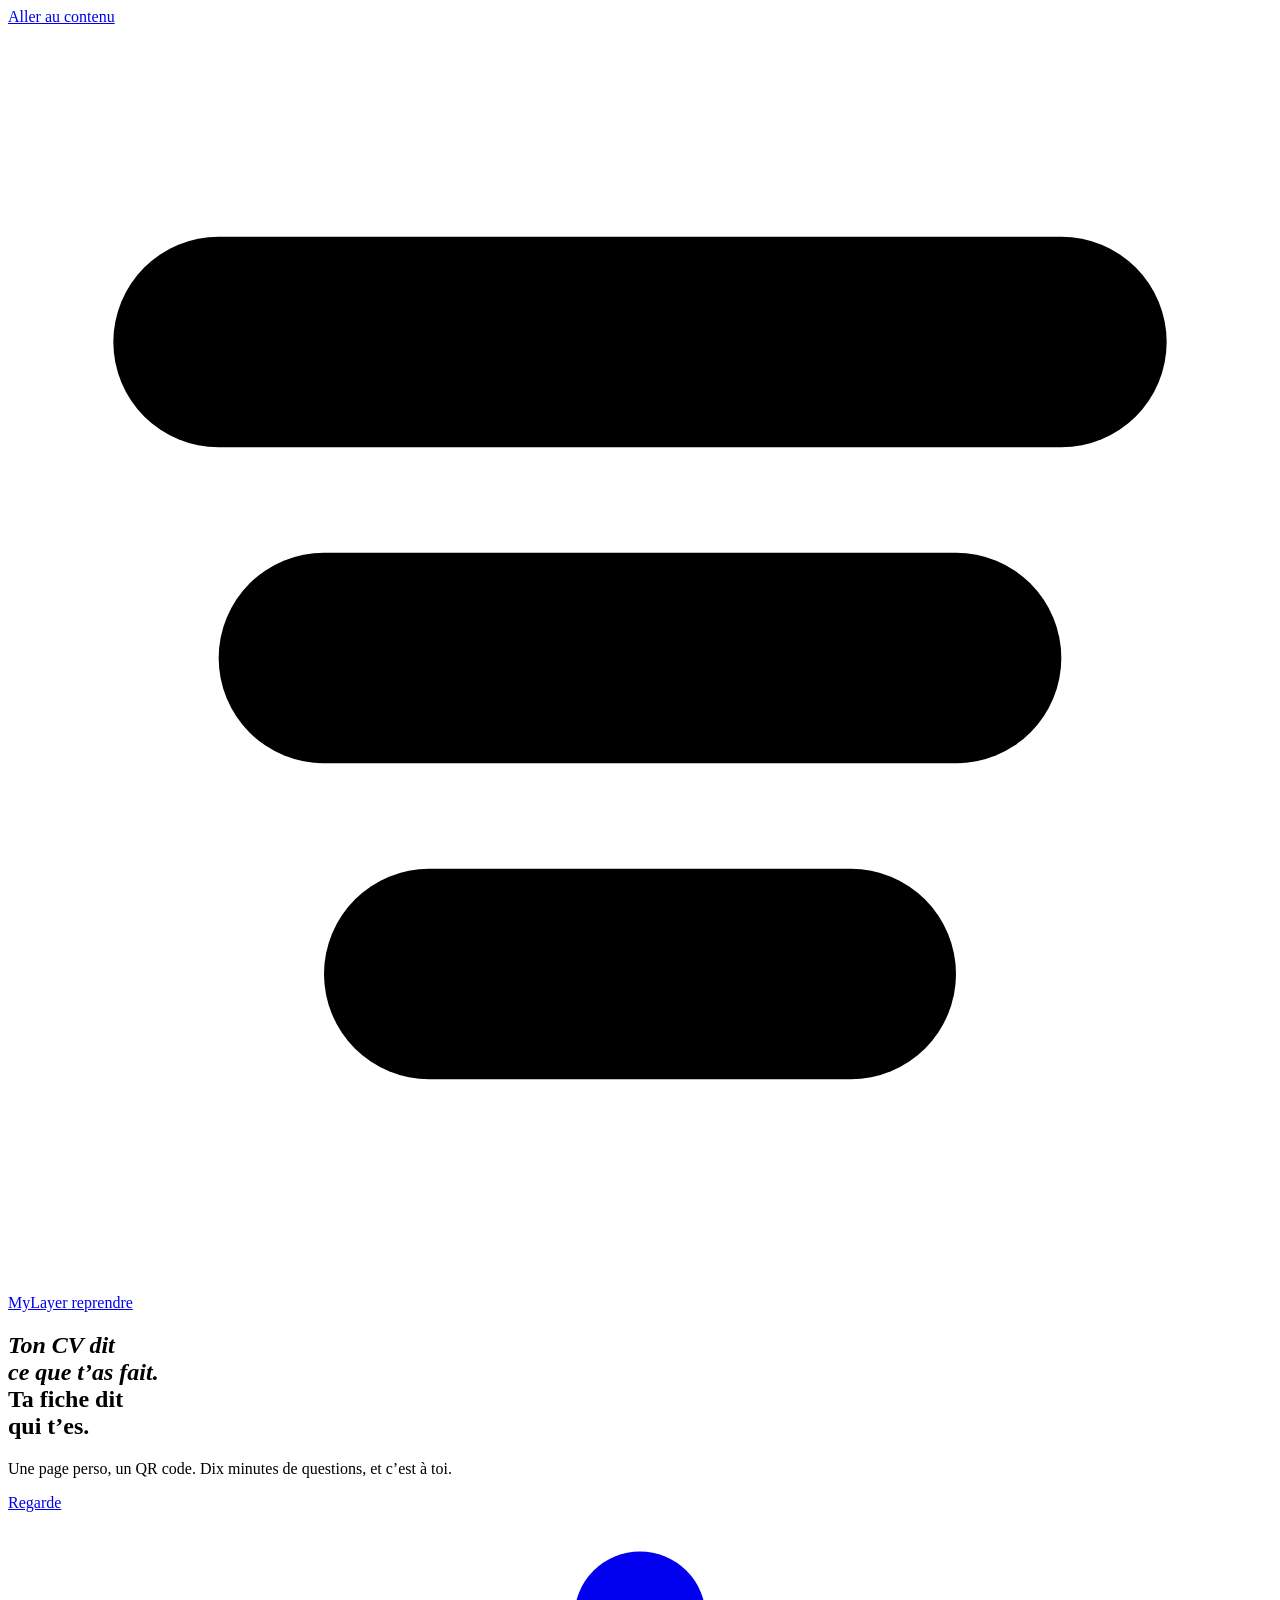
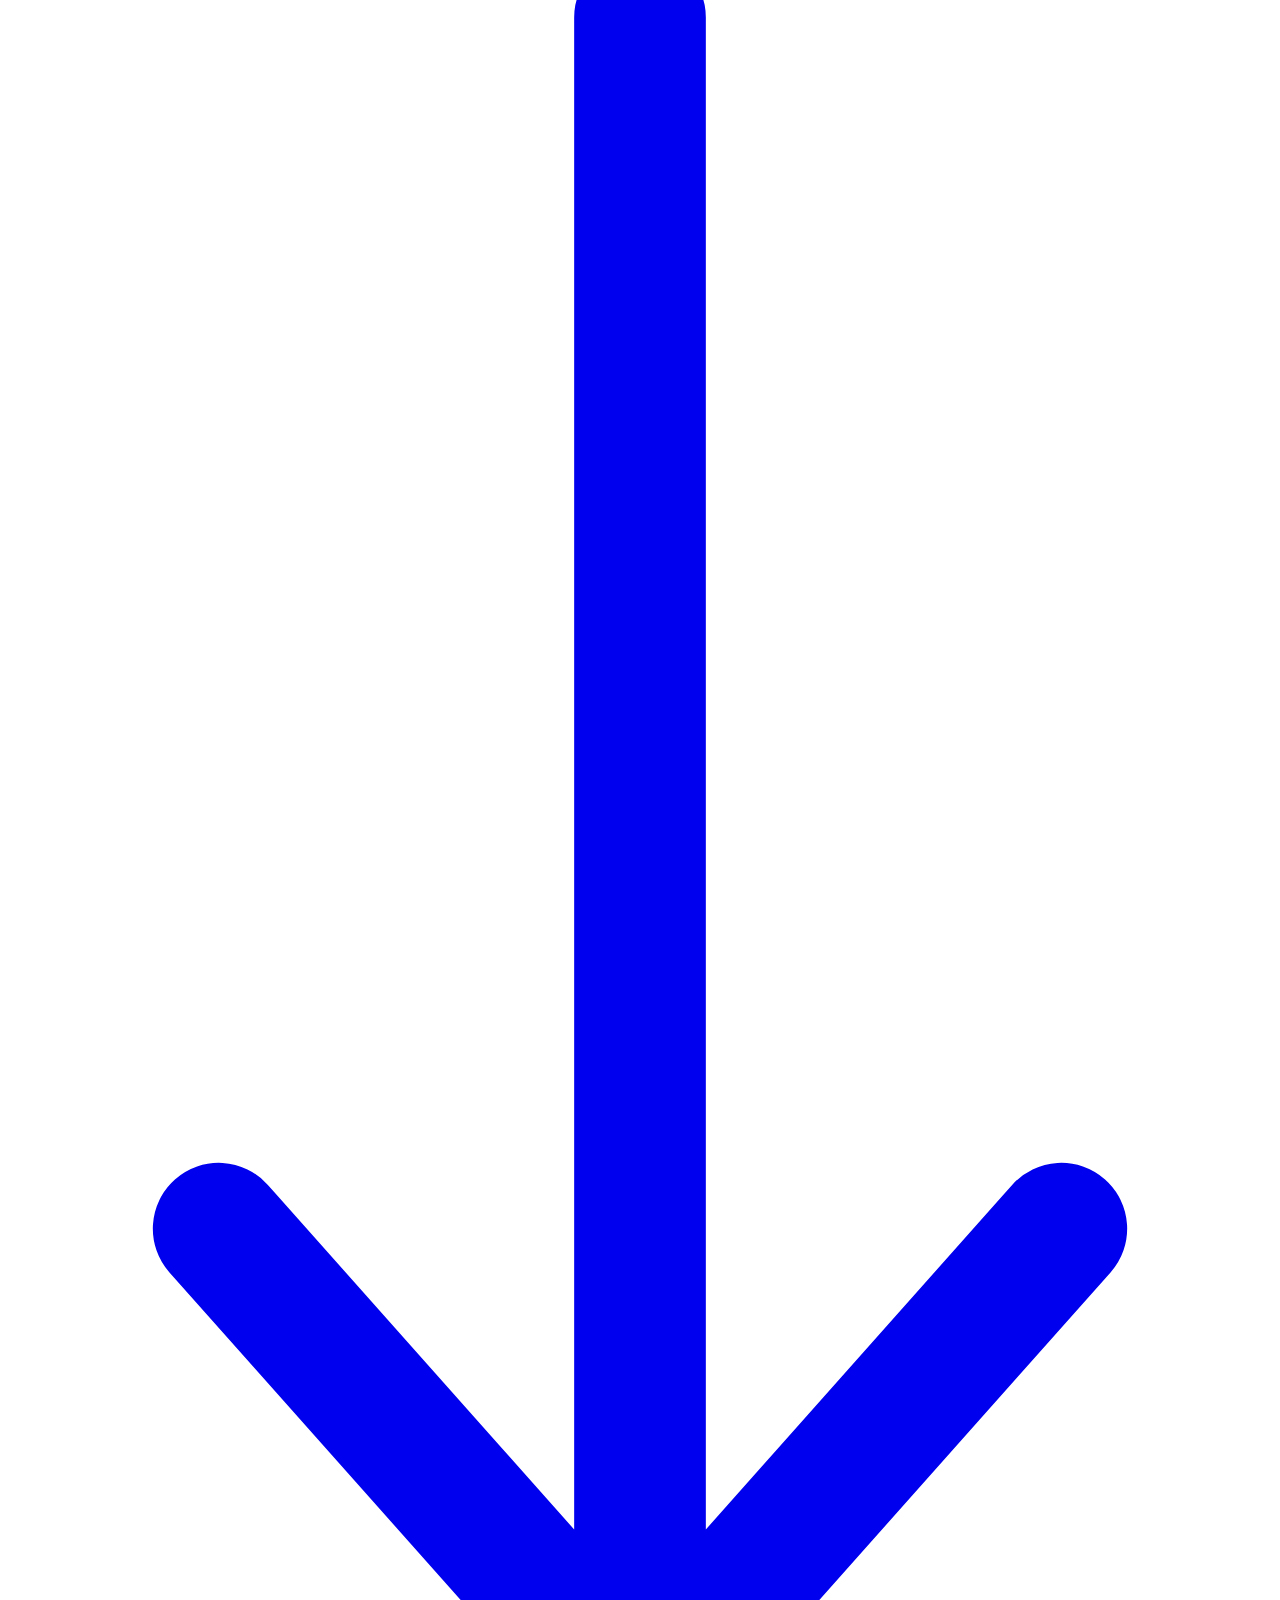
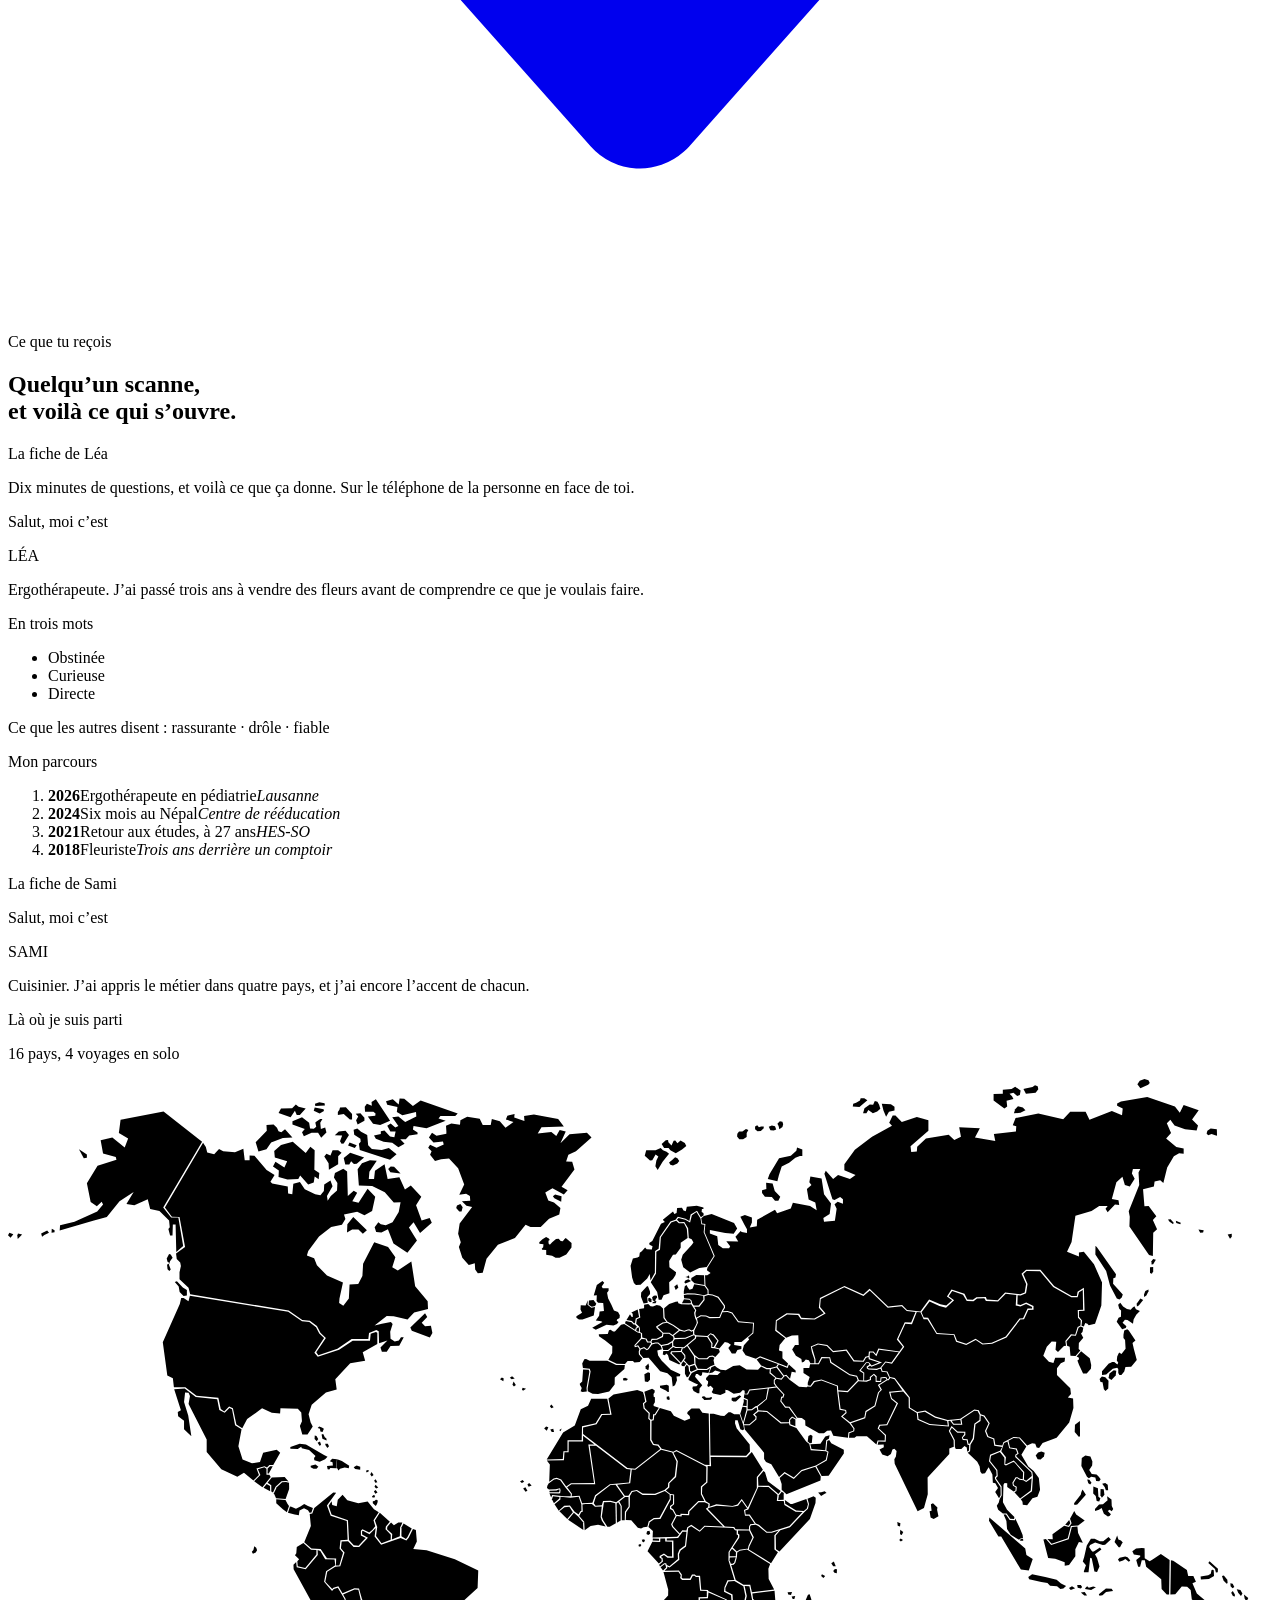
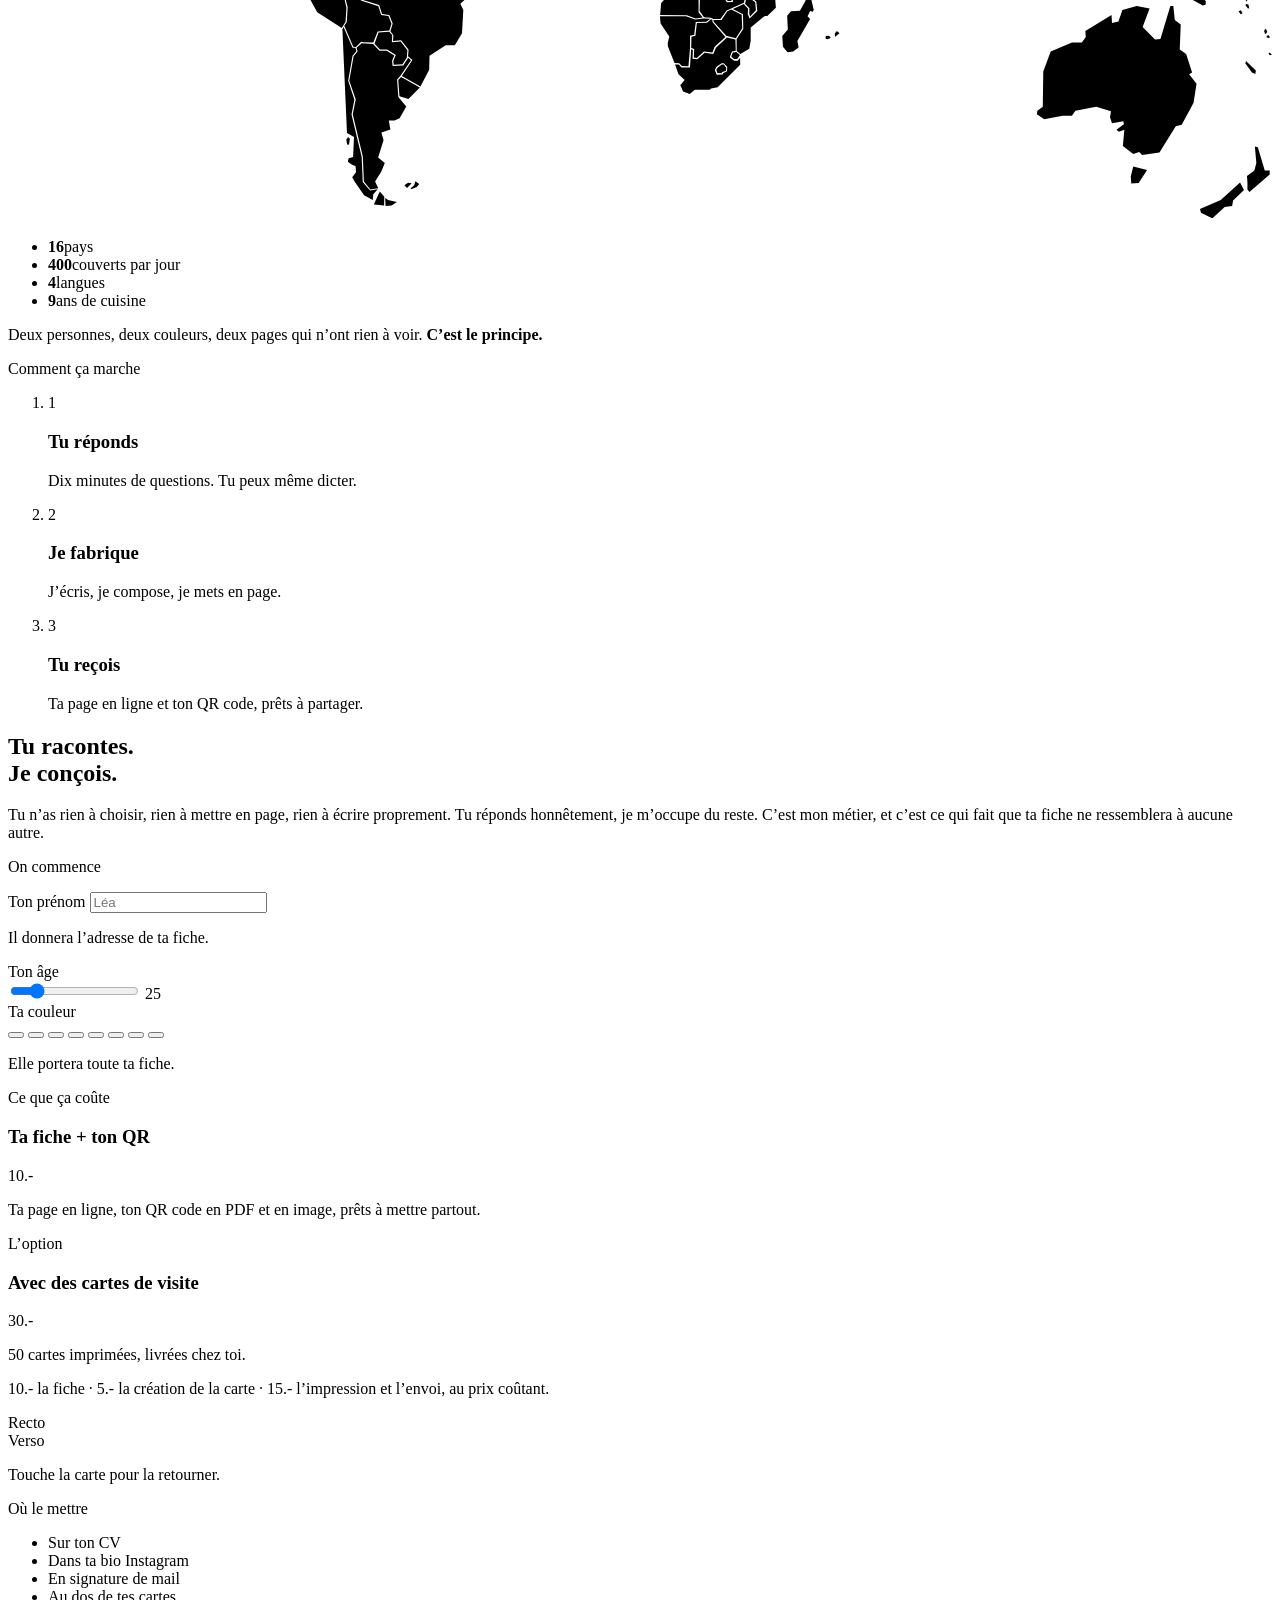
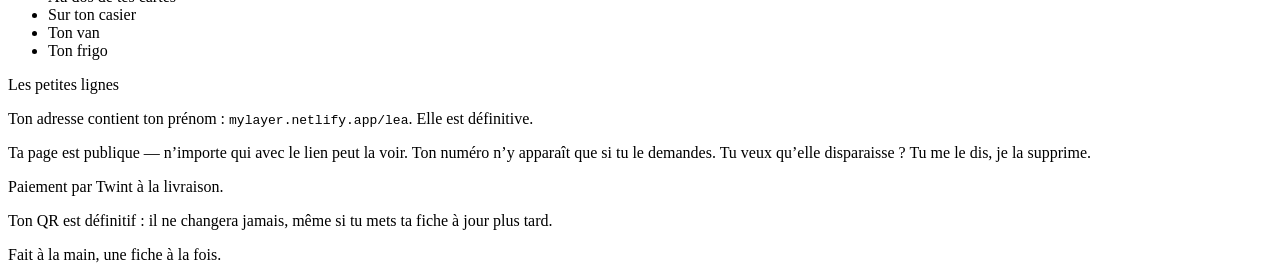
==== index.html @ a13af31a "Rename A DEPOSER SUR GITHUB/index.html to index.html" ====
<!DOCTYPE html>
<html lang="fr">
<head>
<meta charset="utf-8">
<meta name="viewport" content="width=device-width, initial-scale=1">
<title>MyLayer — ta page perso, ton QR code</title>
<meta name="description" content="Ton CV dit ce que t’as fait. Ta fiche dit qui t’es. Une page perso, un QR code. Dix minutes de questions, et c’est à toi.">
<meta name="theme-color" content="#0F5C46">
<meta property="og:type" content="website">
<meta property="og:title" content="MyLayer — ta page perso, ton QR code">
<meta property="og:description" content="Ton CV dit ce que t’as fait. Ta fiche dit qui t’es.">
<meta property="og:locale" content="fr_CH">

<link rel="preconnect" href="https://fonts.googleapis.com">
<link rel="preconnect" href="https://fonts.gstatic.com" crossorigin>
<link href="https://fonts.googleapis.com/css2?family=Anton&family=Inter:wght@400;500;600;700&display=swap" rel="stylesheet">
<link rel="stylesheet" href="assets/css/style.css">

<!-- Sans JS, rien n’est masqué : les animations sont un bonus, pas une condition. -->
<script>document.documentElement.classList.add('js');</script>
</head>
<body>

<a class="skip" href="#contenu">Aller au contenu</a>

<!-- ======================= EN-TÊTE ======================= -->
<header class="site-header">
  <a class="logo" href="#" aria-label="MyLayer, accueil">
    <svg class="logo-mark" viewBox="0 0 24 24" aria-hidden="true" focusable="false">
      <rect x="2"  y="4"    width="20" height="4" rx="2"></rect>
      <rect x="4"  y="10"   width="16" height="4" rx="2"></rect>
      <rect x="6"  y="16"   width="12" height="4" rx="2"></rect>
    </svg>
    <span class="logo-word">MyLayer</span>
  </a>
  <!-- Pour ceux qui reviennent finir. Discret, jamais un appel à l’action. -->
  <a class="reprendre" href="formulaire/">reprendre</a>
</header>

<main id="contenu">

  <!-- ==================================================================
       1 — ACCROCHE
       ================================================================== -->
  <section class="hero">
    <div class="hero__inner">
      <!-- Le CV est en creux, la fiche est pleine. L’image dit l’argument. -->
      <h1 class="hero__title reveal">
        <em>Ton CV dit<br>ce que t’as fait.</em><br>
        Ta fiche dit<br>qui t’es.
      </h1>
      <p class="hero__sub reveal">
        Une page perso, un QR code. Dix minutes de questions, et c’est à toi.
      </p>
    </div>
    <a class="scroll-hint" href="#exemples" aria-label="Descendre">
      <span class="scroll-hint__label">Regarde</span>
      <svg class="scroll-hint__arrow" viewBox="0 0 24 38" fill="none" aria-hidden="true">
        <path d="M12 2v30M4 25l8 9 8-9" stroke="currentColor" stroke-width="2.5"
              stroke-linecap="round" stroke-linejoin="round"/>
      </svg>
    </a>
  </section>

  <!-- ==================================================================
       2 — LES EXEMPLES  (avant « comment ça marche » : on montre le
           résultat avant d’expliquer le processus)
       ================================================================== -->
  <section class="band band--light" id="exemples">
    <div class="wrap">
      <p class="surtitre reveal">Ce que tu reçois</p>
      <h2 class="titre reveal">Quelqu’un scanne,<br>et voilà ce qui s’ouvre.</h2>
    </div>
  </section>

  <!-- --- Exemple A : la fiche de Léa, dans un téléphone --- -->
  <section class="demo demo--lea" aria-label="Exemple : la fiche de Léa">
    <div class="wrap demo__grid">
      <div class="demo__aside">
        <p class="demo__label reveal">La fiche de Léa</p>
        <p class="demo__mot reveal">
          Dix minutes de questions, et voilà ce que ça donne.
          Sur le téléphone de la personne en face de toi.
        </p>
      </div>

      <div class="phone reveal" data-phone>
      <div class="phone__screen">
        <div class="phone__scroll" data-phone-scroll>

          <!-- haut de fiche : c’est lui qui fait l’effet -->
          <div class="f-hero">
            <p class="f-hi">Salut, moi c’est</p>
            <p class="f-name">LÉA</p>
            <div class="frame frame--empty" data-file="photo principale"></div>
            <p class="f-tag">
              Ergothérapeute. J’ai passé trois ans à vendre des fleurs
              avant de comprendre ce que je voulais faire.
            </p>
          </div>

          <div class="f-bloc">
            <p class="f-bloc-title">En trois mots</p>
            <ul class="f-mots">
              <li>Obstinée</li><li>Curieuse</li><li>Directe</li>
            </ul>
            <p class="f-note">Ce que les autres disent : rassurante · drôle · fiable</p>
          </div>

          <div class="f-bloc">
            <p class="f-bloc-title">Mon parcours</p>
            <ol class="f-tl" data-tl>
              <li><b>2026</b><span>Ergothérapeute en pédiatrie</span><i>Lausanne</i></li>
              <li><b>2024</b><span>Six mois au Népal</span><i>Centre de rééducation</i></li>
              <li><b>2021</b><span>Retour aux études, à 27 ans</span><i>HES-SO</i></li>
              <li><b>2018</b><span>Fleuriste</span><i>Trois ans derrière un comptoir</i></li>
            </ol>
          </div>

        </div>
      </div>
      </div>
    </div>
  </section>

  <!-- --- Exemple B : la fiche de Sami, plein écran --- -->
  <section class="demo demo--sami" aria-label="Exemple : la fiche de Sami">
    <div class="wrap">
      <p class="demo__label reveal">La fiche de Sami</p>

      <div class="f-hero f-hero--large">
        <p class="f-hi reveal">Salut, moi c’est</p>
        <p class="f-name f-name--large reveal">SAMI</p>
        <p class="f-tag f-tag--large reveal">
          Cuisinier. J’ai appris le métier dans quatre pays,
          et j’ai encore l’accent de chacun.
        </p>
      </div>

      <p class="f-bloc-title f-bloc-title--large reveal">Là où je suis parti</p>
      <p class="f-sub reveal"><span data-count="16">16</span> pays, 4 voyages en solo</p>

      <div class="map reveal" data-map>
        <svg version="1.1"
     xmlns="http://www.w3.org/2000/svg"
     xmlns:xlink="http://www.w3.org/1999/xlink"
     viewBox="30.767 241.591 784.077 458.627"
     id="world-map">
<title>Simple World Map</title>
<desc>
    Author: Al MacDonald
    Editor: Fritz Lekschas
    License: CC BY-SA 3.0
    ID: ISO 3166-1 or "_[a-zA-Z]" if an ISO code is not available
</desc>
<g>
    <path id="_somaliland" d="M512.674,502.797l3.526,2.403l1.046-0.052l8.757-3.008l0.994,3.206l-0.701,2.706l-1.893,1.503l-4.729-0.302l-6.769-4.158L512.674,502.797L512.674,502.797z"/>
    <path id="ae" d="M528.466,468.135l0.753,3.008l8.522,0.752l0.596-6.172l1.644-0.897l0.448-2.257l-2.688,0.753l-2.99,4.521L528.466,468.135L528.466,468.135z"/>
    <path id="af" d="M545.85,435.383l1.374,10.771l3.423,0.752l0.32,1.937l-2.455,2.049l4.573,3.691l8.885-3.198l0.709-3.786l5.593-3.491l2.145-8.091l1.599-1.722l-1.659-2.887l5.412-3.347l-0.691-0.968l-2.498,0.155l-0.226,2.299l-3.354-0.033l-0.062-3.068l-1.079-1.288l-1.815,1.649l0.052,1.515l-2.739,1.036l-5.059-0.319l-6.568,6.881L545.85,435.383L545.85,435.383z"/>
    <path id="al" d="M450.679,420.438v3.984l1.142,2.152l0.82-0.096l1.409-2.566l-0.821-1.15l-0.319-2.844l-1.089-1.012L450.679,420.438L450.679,420.438z"/>
    <path id="am" d="M507.47,420.549l4.149,5.411l-1.218,1.427l-2.939-0.51l-3.646-3.268l0.196-2.146L507.47,420.549L507.47,420.549z"/>
    <g id="ao">
        <path class="mainland" d="M437.366,547.461l2.948,11.003l-0.069,3.478l-4.313,4.633l-0.647,7.527l16.597,0.147l5.395,1.954l4.45-0.58l-2.594-3.251l0.01-9.282l5.101-0.217v-3.621l-4.142-0.172l-0.829-8.575l-1.746,0.024l-0.943-0.848l-1.027,0.054l-1.365,2.646h-5.255l-1.22-1.227l0.363-1.738l-1.436-2.101L437.366,547.461L437.366,547.461z"/>
        <path d="M435.577,544.453l1.504,1.953l1.945-1.842l-0.571-1.909l-0.483-0.035L435.577,544.453L435.577,544.453z"/>
    </g>
    <g id="ar">
        <path class="mainland" d="M279.05,600.613l1.677,1.571l-6.371,9.467l-2.239,2.479l0.777,10.813l4.918,5.974l-4.132,7.209l-3.129,1.35h-3.579l1.003,5.627l-5.593,1.92l1.34,4.729l-3.354,10.701l4.141,3.38l-2.239,5.515l-3.804,5.975l2.014,4.165l-4.918,0.786l-4.028-4.951l-0.674-15.432l-6.258-26.209l1.893-9.163l-4.028-11.713l2.68-15.204l2.463-2.931l-0.605-2.222l3.164-2.888l7.054,0.483l3.942,4.21l4.555,0.078l4.668,2.853l-1.375,3.217l0.329,3.25l6.612-0.312L279.05,600.613L279.05,600.613z"/>
        <path d="M264.745,687.564l0.225,4.951l3.803-0.337l3.242-2.144l-5.48-1.124L264.745,687.564L264.745,687.564z"/>
    </g>
    <path id="at" d="M430.46,403.459l-0.562,1.167l0.483,0.83l2.015-0.415h1.711l1.857,1.572l3.95-0.717l2.904-1.729l0.743-1.167l-0.112-1.504l-2.611-1.954l-3.501,0.035l-0.294,1.988l-3.683,1.797L430.46,403.459L430.46,403.459z"/>
    <g id="au">
        <path class="mainland" d="M672.961,609.067l-0.303,21.938l-3.371,2.472l-0.303,2.161l4.598,3.086l11.35-2.161h5.826l2.145-3.095l12.879-2.472l9.198,2.784l-0.614,3.708l1.228,3.708l7.055-1.236l0.303,1.851l-4.599,3.396l1.53,1.236l3.37-1.236l-0.917,10.2l6.44,4.944l3.683-1.236l1.841,1.852l10.735-1.548l10.123-16.381l3.682-0.925l7.357-13.596l1.841-11.739l-4.599-5.869l1.842-1.236l-3.684-11.436l-3.984-2.783l0.614-15.448l-3.684-2.782l-0.916-8.652h-1.842l-6.138,20.392l-3.37,0.312l-7.668-7.728l4.297-11.437l-7.971-1.547l-8.896,2.472l-2.454,7.104l-3.984,0.925l-0.304-4.944l-16.252,9.889l0.304,3.708l-2.454,3.397h-6.139l-13.19,5.56L672.961,609.067L672.961,609.067z"/>
        <path d="M728.775,668.089l-1.531,6.181l0.304,4.322l4.599-0.312l5.213-8.03L728.775,668.089L728.775,668.089z"/>
    </g>
    <path id="az" d="M508.931,418.674l-0.873,1.486l4.071,5.342l1.418-0.458l2.334,2.446l1.011-4.287l2.533,0.406l-0.104-1.229l-4.165-3.646l-0.795,2.143L508.931,418.674L508.931,418.674z"/>
    <path id="ba" d="M442.708,411.084l-0.319,0.527l5.801,5.981l2.127-3.13l-0.078-1.234l-1.857-2.256L442.708,411.084L442.708,411.084z"/>
    <path id="bd" d="M616.256,457.908l-1.134,2.049l2.938,5.584l0.087,4.357l0.535,1.166l3.449,0.061l1.953-1.875l1.418,0.855l0.285,2.652l1.133-0.708l0.069-3.389l-0.951-0.112l-0.596-2.879l-2.403-0.086l-0.596-1.6l1.469-1.962l0.024-0.97h-4.269L616.256,457.908L616.256,457.908z"/>
    <path id="be" d="M414.019,391.704l-0.554,1.383l5.947,3.925l0.4,0.051l0.375-1.094l0.837-0.588l-1.336-1.499h-0.916l-1.255-1.426L414.019,391.704L414.019,391.704z"/>
    <path id="bf" d="M404.493,493.496l3.146-0.25l5.16,7.295l-4.789,3.613l-3.466-0.892l-4.66,0.062l-0.752,2.73l-3.907,0.19l-1.071-1.461l1.385-4.442L404.493,493.496L404.493,493.496z"/>
    <path id="bg" d="M457.092,414.066l0.139,4.305l1.452,3.025l5.454,0.095l2.455-1.737l2.412-0.959l-0.588-2.75l0.545-1.469l-1.228-0.641l-1.687,0.139l-1.323,1.332l-5.549,0.043L457.092,414.066L457.092,414.066z"/>
    <path id="bi" d="M478.504,538.385l3.691-0.078l-0.959,3.232l-0.935,0.812h-1.142l-0.812-2.187L478.504,538.385L478.504,538.385z"/>
    <path id="bj" d="M411.512,515.288h1.833l0.104-5.204l2.315-3.363l-0.104-5.852l-2.102-0.052l-3.604,2.816l1.504,2.87L411.512,515.288L411.512,515.288z"/>
    <path id="bn" d="M689.038,515.08l-2.489,3.018l2.04,0.641l1.149-1.608L689.038,515.08L689.038,515.08z"/>
    <path id="bo" d="M238.631,561.361l7.114-3.104l2.351,0.226l1.565,6.534l10.839,3.604l1.79,5.523l4.469,0.562l1.902,4.729l-1.34,4.278l-7.27,0.562l-2.68,6.872l-5.705-0.112l-1.79-0.337l-3.293,3.197l-1.625-0.156l-5.593-12.957l1.547-2.316l0.545-9.163l-1.383-5.455L238.631,561.361L238.631,561.361z"/>
    <path id="br" d="M286.631,618.464l5.402-10.391l0.198-8.73l10.079-6.501h5.645l4.435-7.512l0.804-14.418l-1.815-3.855l10.684-9.751l0.406-10.761l-14.514-7.105l-17.53-5.48l-8.264-0.812l2.221-4.669l-0.604-7.104l-1.808-0.596l-2.671,5.308l-1.4,1.754l-3.595-1.59l-12.093,4.261l-4.028-5.073l0.648-5.299l-3.804,3.872l-4.201-2.265l-0.424,0.597l0.009,1.841l3.622,1.945l-5.437,5.73l-3.432-0.034l-3.475-3.535l-3.933,0.121l-0.484,4.2l2.256,2.739l-2.663,8.532l-3.112,0.241l-4.953,3.13l-1.21,6.146l4.296,4.599l0.787-0.89l3.017-0.812l2.576,4.34l7.374-3.164l2.861,0.165l1.971,6.976l10.52,3.337l1.815,5.564l4.478,0.537l2.135,5.314l-1.443,4.729l1.884,2.474l-0.276,3.683l5.048-0.477l4.625,5.844l-0.363,4.105l2.74,2.316l-6.57,9.95L286.631,618.464L286.631,618.464z"/>
    <g id="bs">
        <path d="M222.121,463.112l-1.089-0.337l-0.086,2.101l1.34,1.349l0.917-1.349L222.121,463.112L222.121,463.112z"/>
        <path d="M224.29,466.397l-1.504,0.838l1.417,2.021l0.752-1.011L224.29,466.397L224.29,466.397z"/>
        <path d="M229.14,467.91l-1.591-0.087l0.165,1.012l1.167,1.687l1.002-1.099L229.14,467.91L229.14,467.91z"/>
        <path d="M228.388,465.896l-2.593-1.099l-0.501-2.609l1.002-0.425l1.003,2.023l1.002,0.76L228.388,465.896L228.388,465.896z"/>
        <path d="M225.881,460.588l-1.34-0.337l-0.251-1.686l-1.417-0.501l0.917-0.926l1.668,0.588l1.253,0.762L225.881,460.588L225.881,460.588z"/>
    </g>
    <path id="bt" d="M616.108,453.561l1.34,1.833l4.528,0.034l-0.458-2.507L616.108,453.561L616.108,453.561z"/>
    <path id="bw" d="M454.56,594.589l1.858,0.57l-0.26,5.314l1.911,0.26l4.391-3.959l5.273,0.57l1.399-3.545l6.673-6.095l-8.013-9.223l-0.104-1.514l-0.883-0.26l-2.43,2.24l-6.31,0.154l-0.884,7.866l-2.479,0.57L454.56,594.589L454.56,594.589z"/>
    <path id="by" d="M456.418,382.861l1.297,2.135l-0.519,1.703l0.086,1.349l0.476,1.616l2.68-1.521l3.329,0.086l2.334,0.959h5.922l1.729-4.141l1.037-1.564v-1.045l-3.717-5.23l-3.285-1.305l-2.68-0.303l-2.335,0.743l0.088,2.351l-3.241,4.098L456.418,382.861L456.418,382.861z"/>
    <path id="bz" d="M191.823,483.228l-0.043,3.154h0.726l2.472-4.615h-1.677L191.823,483.228L191.823,483.228z"/>
    <g id="ca">
        <path class="mainland" d="M151.767,281.182l1.72,2.602l0.864,3.475l4.305,1.081l3.017-3.25l2.585,1.306l7.321,0.647l5.169-2.17l0.864,7.157h3.017v-3.034l3.017,0.216l7.538,8.895l4.953,3.035l-2.584,4.123l1.081,1.081l9.673,1.953l0.216,4.34l2.585,0.433l0.648-6.51l4.089-1.08l3.017,4.556l6.457,3.034l3.233,0.647l2.152-2.602l0.216-4.124l3.873-2.387l1.288,3.476l-3.449,6.077l0.432,3.033l1.937-3.033l3.873-3.475l0.216-4.556l-2.152-3.476l0.648-2.817l5.169-2.603l2.369,1.738l0.432,15.188l3.657-3.25l2.152,1.305l-3.017,5.204l3.873,0.865l5.602-8.679l4.737,4.986l-1.936,8.895l-4.737,2.603l-4.521-2.169l-8.177,1.736l0.864,2.818l-2.152,3.476l-6.673,1.521l-7.538,5.86l-6.673,8.896l-0.864,2.817l4.521,1.737l1.72,4.339l6.241,6.293l9.906,4.339l-2.152,9.975l-0.216,2.818l2.585,1.736l3.449-4.555l0.432-8.679l5.385-0.216l2.584-4.988l0.433-7.589l6.889-13.45l8.609,3.034l4.521,6.293l-1.937,6.292l3.449,1.954l8.394-5.646l2.368,15.404l7.754,9.327l0.216,4.771l-8.609,2.17l-4.088,4.338l-8.609-1.953l-4.305-0.217l-7.538,5.86l4.521-1.081l5.601-1.08l1.081,1.305l-1.504,4.771l0.216,4.34l2.585,1.736l2.584-0.648l1.296-1.953h1.72l-2.801,5.205l-5.385,0.215l-2.368,3.476h-3.017l-0.864-2.603l4.305-4.338l-5.169,1.737l-0.233-7.374l-1.487-0.863l-4.521,1.953l-0.432,3.691h-10.338l-8.832,6.08l-11.842,3.908l-1.288-1.738l5.964-8.902l-3.388-3.261l-2.152-4.132l-4.383-3.346l-4.702-0.389l-8.428-5.904l-61.122-10.043l-1.011-4.142l-5.602-5.204v-4.339l0.865-3.907l-0.433-2.168l-2.152-2.171l-0.432-3.475l5.602-3.908l-3.449-18.653l-4.737-0.217l-4.305-5.645L151.767,281.182L151.767,281.182z"/>
        <path d="M130.684,350.117l-1.47,2.818l0.51,1.996l0.959,0.598l-0.225,0.812l-1.029,0.294l0.294,2.965l1.106,1.115l0.882-0.959l-1.106-2.887l0.657-2.299l1.616-2.152l-1.175-1.997L130.684,350.117L130.684,350.117z"/>
        <path d="M135.542,367.008l-1.323,0.52l2.429,2.818l0.588,3.336l2.429,2.592l2.058-0.371v-3.406l-2.498-1.557L135.542,367.008L135.542,367.008z"/>
        <path d="M268.15,295.833l-1.53,1.547l1.34,2.126l6.328,0.77l-4.028-4.252L268.15,295.833L268.15,295.833z"/>
        <path d="M191.105,270.143l0.19,3.475l-6.898,7.148l1.729,5.791l4.979-1.348l2.878-4.253l7.278-2.706l5.938-0.389l-4.599-5.022l-2.299,1.737l-1.729-0.579l-0.959-2.126l-2.109-2.126L191.105,270.143L191.105,270.143z"/>
        <path d="M200.113,259.908l-1.53,2.706l7.477,2.706l2.68-4.055l1.15,2.707h1.919l3.639-4.055l-4.409-1.158l-1.729-1.348l-2.299,2.316L200.113,259.908L200.113,259.908z"/>
        <path d="M213.148,265.318l-5.938,2.508v1.928l7.667,2.896l-1.729,1.928l1.15,2.507l4.789-2.126h4.028l1.919,3.086l3.259-3.285l-0.77-3.095l-2.68,0.968l-0.38-3.863l1.34-2.316h-1.34l-2.109,1.349l-0.959,0.769l0.579,2.707l-1.53,1.158l-2.299-0.19l-0.579-3.476L213.148,265.318L213.148,265.318z"/>
        <path d="M221.005,259.329l-0.579,1.927l3.639,1.738l2.68-1.547l-0.19-1.158L221.005,259.329L221.005,259.329z"/>
        <path d="M223.875,256.044l-2.679,0.968l0.19,1.35l5.938-0.389l-0.19-1.349L223.875,256.044L223.875,256.044z"/>
        <path d="M236.72,259.329l-0.38,1.348l-0.959,1.349v1.929l3.639-0.579l3.83,3.285h1.34v-3.285l-3.83-4.253L236.72,259.329L236.72,259.329z"/>
        <path d="M246.497,263.191l1.53,1.738l-1.34,2.316l0.959,2.507l4.218-2.317v-1.736l-2.49-2.896L246.497,263.191L246.497,263.191z"/>
        <path d="M252.055,258.75l0.19,3.086h5.178l1.34,1.158l-0.19,1.348l-4.599,0.58l3.259,4.443l4.409,0.77l6.128-2.705l-8.817-13.33l-2.68,1.738l0.19,2.316l-3.069-1.158L252.055,258.75L252.055,258.75z"/>
        <path d="M207.399,280.576l-7.278,1.928l-4.219,3.673l0.38,4.054l7.667,2.317l-1.729,3.864l-5.558-3.477l-1.53,2.896l3.639,2.507l-0.19,4.054l5.558,1.547l6.708-0.389l1.149-2.126l4.979,5.601l3.449-1.157l0.579-3.864l2.49,1.737l0.38-3.864l-3.068-1.928l0.19-12.162l-2.68-2.126l-2.87,3.864L207.399,280.576L207.399,280.576z"/>
        <path d="M230.782,289.073l-2.489-1.158l-1.34,1.737l2.68,4.253l0.19,4.054l5.749-3.475v-5.022l2.109-2.126l-2.109-1.547h-3.449L230.782,289.073L230.782,289.073z"/>
        <path d="M243.048,287.335l-4.028,3.285l0.959,4.054h2.49l1.149-2.126l1.729,1.737l1.729-0.19l4.599-3.864L243.048,287.335L243.048,287.335z"/>
        <path d="M242.659,280.956l-0.959,1.928l4.218,1.548l1.15-1.738L242.659,280.956L242.659,280.956z"/>
        <path d="M240.169,273.617l-4.218,0.579l-2.49,2.315l4.599,0.19l-1.34,3.475l0.959,1.548l1.34-0.19l3.259-5.212L240.169,273.617L240.169,273.617z"/>
        <path d="M247.456,272.27l-2.299,0.77l0.38,3.086l3.83,2.507l0.19,1.927l-1.149,1.159l0.579,3.864l14.755,4.823l4.028,1.349l4.028-3.475l-4.789-3.864l-4.409,1.158l-6.128-0.579l-2.299-2.316l-0.579-6.371l-3.83-1.928L247.456,272.27L247.456,272.27z"/>
        <path d="M259.523,292.357l-4.218-0.39l-4.979,1.927l-2.68,3.666l0.769,10.043l8.238,0.39l7.857,3.864l5.559,6.371l4.218-0.19l-1.15,5.981l-3.829,6.371l-4.218,1.926l-3.069-0.578l-1.53-1.348l-2.299,3.086l0.959,3.086l3.259,0.189l4.028-1.928l3.449,8.886l8.626,5.603l5.938-7.529l-4.979-8.108l2.878-3.284l4.028,6.758l7.278-6.371l-1.339-2.896l-4.98,1.548l-3.448-9.466l3.259-5.403l-6.518-6.949l-3.639,2.507l-3.449-7.529l-7.277,0.968l-1.919-9.076l-5.938,4.055l-0.579,5.021h-3.259l0.38-4.443L259.523,292.357L259.523,292.357z"/>
        <path d="M262.021,274.006v1.738l-4.218,0.968l1.149,1.927l4.789,1.928l5.368,0.58l3.831,2.705l3.829-2.127l-2.681-2.705h3.449l2.109-2.316l5.178-0.77v-1.158l-2.878-1.928l0.379-2.127l8.048,1.348l11.886-4.633l-4.41-1.348l1.15-1.547h9.197l1.531-1.547l-18.593-6.569l-4.41-1.547l-4.789,3.476l-5.368-4.443l-2.878-0.19l-0.579,3.675l-3.638-3.285l-4.218,1.349l0.769,2.126l6.328,1.35l-0.38,3.086l3.449,2.125l8.438-2.125l0.19,2.896l-6.898,3.285l-4.218-3.285l-3.83,0.389l3.83,5.411l-1.919,0.969l-2.878-2.508l-2.109,1.348l1.919,3.666h3.259l-0.769,3.475l-2.68-0.389l-3.449-3.674L262.021,274.006L262.021,274.006z"/>
        <path d="M244.941,327.159l-3.657,4.599l-0.225,5.065l3.198-1.841h3.881l2.74,2.533l2.515-2.076L244.941,327.159L244.941,327.159z"/>
        <path d="M289.466,386.977l-9.136,8.748l0.916,2.074l11.186,4.141l1.599-2.758l-0.916-4.599l-3.657,0.458l-2.057-2.299l3.423-3.449L289.466,386.977L289.466,386.977z"/>
    </g>
    <path id="cd" d="M438.023,546.597l8.912-0.155l1.808,2.567l-0.069,1.893l0.665,0.605h4.426l1.271-2.499h1.808l0.734,0.742l2.479-0.069l0.735,8.714l4.287,0.139v0.675l11.521,5.195l0.536,1.012h2.411l-0.268-3.648l-4.356-2.092l0.269-2.766l1.876-4.392l4.287-0.139l-3.683-12.224l0.068-5.195l5.826-9.11l0.068-1.278l-0.874-0.477l0.035-2.472l-1.062-0.095l-1.072-1.366l-17.59-0.795l-3.226,3.138l-5.28-3.475l-1.858,1.141l-1.348,11.35l-3.337,2.575l-1.003,2.283l0.179,3.381l-6.017,4.918l-1.6-0.726l0.216,0.94L438.023,546.597L438.023,546.597z"/>
    <path id="cf" d="M443.452,519.229l4.028,4.356l1.59-2.057l2.532,0.104l0.544-2.006l2.49-1.556l5.169,3.562l2.982-2.956l11.574,0.51l-10.736-11.082l1.443-0.897l0.198-1.954l-2.438-1.149h-3.58l-5.766,5.715l-0.197,2.351l-4.573-0.146l-0.146,1.003l-2.982-0.305l-2.688,5.108L443.452,519.229L443.452,519.229z"/>
    <path id="cg" d="M439.424,526.551l-0.052,1.255l4.131,0.104l0.146,10.728l-3.777-0.104l-2.187-1.703l-1.693,0.951l-0.078,0.476l0.873,0.423l0.251,2.204l-2.334,2.006l0.501,1.057l2.585-2.006h1.244l0.396,1.2l1.644,0.7l5.271-4.46l-0.104-3.259l1.099-2.653l3.38-2.507l0.907-8.479l-2.402,0.009l-2.783,3.812L439.424,526.551L439.424,526.551z"/>
    <path id="ch" d="M423.787,402.82l-3.771,4.011l0.078,0.405l1.547-0.483l1.393,1.937l2.352-0.83l1.625,1.263l0.667-0.38l2.005-3.146l-0.511-0.484l-1.979-0.051l-0.959-1.963L423.787,402.82L423.787,402.82z"/>
    <path id="ci" d="M388.484,521.562l3.697-2.617l4.6-0.806l4.693,1.013l-2.395-3.622l-0.701-2.213l0.701-6.544l-4.192,0.198l-1.9-1.814l-3.994,0.104l-1.901,0.304l0.198,4.425l-1.002,0.406l-1.203,2.215l3.095,3.62L388.484,521.562L388.484,521.562z"/>
    <g id="cl">
        <path d="M261.391,683.51l-3.691,8.109l6.371,0.674l0.112-5.403L261.391,683.51L261.391,683.51z"/>
        <path d="M260.137,682.239l-2.775,3.068l-0.337,3.604l-5.368-3.043l-5.705-8.221l-1.677-2.932l2.351-3.043l-0.225-3.83l-2.68-1.124l-2.126-1.572l0.449-2.144l2.792-0.787l0.562-12.387l-4.356-2.48l-2.844-64.477l0.735-1.278l5.567,12.836l1.781,0.035l0.579,2.049l-2.369,2.868l-2.723,15.448l3.873,11.895l-1.79,9.007l6.31,26.485l0.666,15.49l4.521,5.229L260.137,682.239L260.137,682.239z"/>
        <path d="M241.717,649.833l-1.115,1.686l0.562,2.932l1.115,0.112l0.562-3.718L241.717,649.833L241.717,649.833z"/>
    </g>
    <path id="cm" d="M428.031,519.428l2.783,2.561l-0.199,3.959l15.266-0.354l1.245-1.399l-4.375-4.711l-0.648-1.703l2.784-5.212l-1.893-3.458l-1.591-0.855v-1.755l1.841-1.202l0.104-5.463l-1.46-0.164l-0.024,2.87l-6.414,11.972l-3.925,0.199l-2.688,1.85L428.031,519.428L428.031,519.428z"/>
    <g id="cn">
        <path class="mainland" d="M594.498,386.128l-2.99,7.521l-4.124-0.217l-4.349,9.518l3.691,4.701l-7.606,10.504l-3.907-0.658l-2.611,3.285l0.648,1.971l3.043,0.217l1.521,3.5l3.044,0.658l9.344,12.04v6.129l4.563,2.844l4.996-0.873l6.303,3.719l7.605,2.187l3.691-0.439l4.132-0.441l8.687-5.688l2.828,0.44l1.08,2.567l2.396,0.718l3.26,4.813l-2.17,4.814l1.306,3.285l3.69,1.312l0.647,3.942l4.35,0.439l0.647-1.971l6.302-3.285l3.907,0.217l4.563,5.03l3.043-1.312l1.954,0.216l0.873,2.412l1.521,0.216l2.169-3.06l8.688-3.285l7.823-9.413l2.61-8.974l-0.217-5.912l-3.259-0.656l1.953-2.188l-0.434-3.501l-8.255-8.314v-4.157l2.386-3.062l2.388-1.098l0.216-2.412h-6.085l-1.089,3.285l-2.828-0.656l-3.475-3.718l2.17-5.688l3.043-3.285l2.827,0.217l-0.434,5.031l1.521,1.313l3.691-3.717l1.306-0.216l-0.433-2.844l3.476-4.158l2.61,0.216l1.521-4.813l1.781-0.942l0.182-3l-1.729-1.815l-0.147-4.736l3.329-0.217l-0.216-12.214l-2.334,1.4L694.267,377l-3.897-0.009l-11.298-6.354l-8.16-9.837l-8.281-0.086l-2.107,1.833l2.68,6.137l-0.935,5.758l-3.335,1.383l-1.876-0.147l-0.139,5.696l1.954,0.441l3.476-1.53l4.563,2.187v2.188l-3.26,0.216l-2.611,5.688l-2.386,0.215l-8.472,11.16l-8.902,3.941l-6.086,0.441l-4.124-2.844l-5.869,3.068l-6.302-1.971l-1.521-4.158l-10.642-0.657l-5.646-9.188h-2.386l-1.92-4.262L594.498,386.128z"/>
        <path d="M671.802,472.655l-2.064,0.579l-1.487,1.833l1.236,2.411l1.814,0.163l2.066-1.832l0.492-2.411L671.802,472.655L671.802,472.655z"/>
    </g>
    <path id="co" d="M234.326,498.251l-1.781-0.182l-11.773,9.707l-1.245,3.414l-1.608,0.182l0.717,7.546l-4.105,10.07l4.46,3.776l5.714,0.363l3.924,5.757l5.705,0.183l-0.182,4.312h2.135l2.316-7.909l-2.144-2.694l0.536-5.031l4.46-0.363l-0.536-11.688l-9.993-3.232l-2.316-6.293L234.326,498.251L234.326,498.251z"/>
    <path id="cr" d="M202.905,502.745l1.202,2.352l0.977,1.297l-1.314,3.898l-2.507-1.764l-4.097-3.752v-2.48L202.905,502.745L202.905,502.745z"/>
    <path id="cu" d="M205.904,469.846v1.1l4.599,0.086l2.169-1.263l0.337,0.926l4.512,1.098l4.011,3.622l-0.917,1.262l0.165,1.436l3.345,0.839l3.345-1.514l1.504-1.513l-2.169-1.098l-11.194-6.569l-3.924-0.424L205.904,469.846L205.904,469.846z"/>
    <g id="cv">
        <path d="M350.01,490.264l-1.642,0.942l1.175,0.941l1.409-0.708L350.01,490.264L350.01,490.264z"/>
        <path d="M354.046,492.165l-1.071,0.951l0.762,1.409l1.832-0.821L354.046,492.165L354.046,492.165z"/>
        <path d="M351.704,494.836l-1.375,0.821l1.479,1.979l1.168-0.612L351.704,494.836L351.704,494.836z"/>
    </g>
    <path id="cy" d="M484.555,437.794l1.062,0.771l-3.294,3.119l-1.573-0.052l-1.167-0.821l0.156-1.529l2.386-0.155L484.555,437.794L484.555,437.794z"/>
    <path id="cz" d="M437.202,398.921h2.567h1.263l2.049,1.461l3.795-3.155l-3.683-2.627l-3.648-1.765l-2.498,0.45l-3.389,2.178L437.202,398.921L437.202,398.921z"/>
    <path id="de" d="M422.257,384.234l3.086-0.5v-2.178l2.584-0.425l1.418,1.427l1.495,0.164l2.334-1.012l2.083,0.588l1.832,1.592l0.251,5.955l1.832,2.438l-2.411,0.337l-4.003,2.515l0.338,0.839l3.579,3.354l-0.251,1.677l-3.328,1.677l-3.085,0.086l-0.753,1.59h-1.581l-0.752-1.676l-2.749-0.675l-0.088-2.767l-1.39-0.77l0.114-1.861l-0.406-1.328l-1.982-1.824l0.414-2.854l2.161-1.011L422.257,384.234L422.257,384.234z"/>
    <g id="dk">
        <path d="M427.123,370.076l-3.586,3.968l-0.13,2.584l1.635,4.263l2.559-0.484l-0.319-3.483l1.764-1.971l-0.034-1.548l-1.245-3.223L427.123,370.076L427.123,370.076z"/>
        <path d="M428.979,377.354l-1.062,0.229v1.583l1.128,0.875l0.997-0.25l-0.243-1.503L428.979,377.354z"/>
        <path d="M432.306,375.848l-0.949,0.23l-1.056,0.968l0.448,1.954l1.292,0.507l-1.334,0.535l-0.255,0.685h2.005l0.602-1.099l-0.768-0.378l0.25-0.962l0.916-1.205l-0.25-1.042L432.306,375.848z"/>
    </g>
    <path id="dj" d="M508.991,499.771l-0.493,2.903l3.424-0.052l0.052-4.271l-1.253-0.77L508.991,499.771L508.991,499.771z"/>
    <path id="dm" d="M256.23,485.371l-0.761,1.616l0.917,1.228l1.141-0.994L256.23,485.371L256.23,485.371z"/>
    <path id="do" d="M242.434,481.533l-4.573-2.991l-2.887-1.021l-0.578,5.521l0.578-0.047l0.761,1.461l0.994-1.15l2.896-0.77l2.516,0.536L242.434,481.533L242.434,481.533z"/>
    <path id="dz" d="M424.625,435.764l-3.526-1.186l-14.677,2.758l-3.198,2.429l1.953,10.088l-5.835,0.233l-3.509,5.646l-8.359,2.005l0.025,4.105l27.532,21.048l4.692,0.398l15.654-12.231l-1.565-1.971l-2.938-0.398l-1.764-2.955V453.5l-1.177-1.184l0.199-3.155l-3.13-3.155l-0.389-3.354l1.366-0.986l-0.59-3.553L424.625,435.764L424.625,435.764z"/>
    <g id="ec">
        <path class="mainland" d="M213.986,529.43l-4.088,2.541l-0.294,3.771l-0.821,1.234l2.576,2.473l-1.115,1.219l0.259,3.113l4.607,1.098l6.976-8.256l-0.017-2.878l-3.345-0.216L213.986,529.43L213.986,529.43z"/>
        <path d="M183.533,531.443l-0.536,2.378l-0.994,1.002l0.683,1.228l1.754-0.69l0.838-1.461l-0.536-1.537L183.533,531.443L183.533,531.443z"/>
    </g>
    <g id="ee">
        <path class="mainland" d="M462.562,363.299l-4.84-0.173l-3.068,1.875l-0.043,1.392l1.987,1.875l6.182,1.047L462.562,363.299L462.562,363.299z"/>
        <path d="M452.236,364.042l-1.308,0.44l1.308,0.226l0.595,0.69l0.711-0.852l-0.709-1.215L452.236,364.042z"/>
        <path d="M452.792,365.792l-1.862,0.833l-0.643,1.111l0.643,0.722l2.362-0.875l1.137-0.752L452.792,365.792z"/>
    </g>
    <path id="eg" d="M466.16,449.222l2.308,0.062l4.495,1.244l2.135,0.061l2.646-2.213h1.234l2.249,1.245h2.845l0.51-0.035l1.798,5.17l0.51,1.668l0.477,2.498l-0.85,0.622l-1.461-0.734l-1.686-5.498l-1.521-0.111l-0.111,1.867l1.012,3.232l8.1,10.027l0.173,4.305l-2.359,2.723l-22.163-0.251L466.16,449.222L466.16,449.222z"/>
    <path id="er" d="M496.224,493.859l-0.216-5.093l3.423-3.992l0.926,0.709l1.686,5.637l8.091,6.023l-1.47,1.808l-5.922-5.091L496.224,493.859L496.224,493.859z"/>
    <g id="es">
        <path class="mainland" d="M402.565,416.322h-11.014l-2.222-1.004l-1.071,0.078l-1.297,2.696l0.458,2.775l4.21,0.389l0.536,1.771l-1.833,10.33l0.078,1.851l2.981,1.617l3.439,0.232l6.881-1.694l3.363-4.233l0.077-4.313l5.965-5.395l0.302-2.386l-5.428-0.078L402.565,416.322L402.565,416.322z"/>
        <path d="M374.265,458.444l-1.513,0.873l0.7,0.709L374.265,458.444L374.265,458.444z"/>
        <path d="M369.009,458.608l-1.875,0.476l0.935,1.418h1.407L369.009,458.608L369.009,458.608z"/>
        <path d="M364.549,457.191l-1.176,1.184l1.643,1.418l0.935-2.126L364.549,457.191L364.549,457.191z"/>
        <path d="M413.578,426.877l-1.375,0.467l0.304,1.235h1.988l0.839-0.925L413.578,426.877L413.578,426.877z"/>
    </g>
    <path id="et" d="M489.982,508.606l6.292-14.005l6.25,0.035l5.541,4.814l-0.39,3.968h4.296l0.44,2.386l6.95,4.157l4.286,0.217l-8.15,8.756l-11.194,3.449h-2.773l-4.944-4.219l-1.953-0.82l-3.786-5.576l-2.499,0.035l-0.294-2.559L489.982,508.606L489.982,508.606z"/>
    <path id="fi" d="M453.072,340.202l1.79,0.786l1.104,2.074l-1.104,1.436l-5.55,6.068l-0.952,3.199l1.271,4.633l4.278,3.199l5.706-2.715l4.598-0.64l4.279-6.872l-3.173-7.512l-3.018-7.192l0.477-4.633l-1.901-0.32l-0.492-3.38l-2.559-4.175l-2.836,1.962l-1.114,4.556l-3.008-1.807l-4.185-1.021l-0.934,1.09l1.607,1.453l2.931-0.053l2.359,3.812L453.072,340.202L453.072,340.202z"/>
    <g id="fk">
        <path d="M281.194,678.393l-2.273-0.25l-2.265,1.521l1.642,1.781L281.194,678.393L281.194,678.393z"/>
        <path d="M283.459,677.252l-0.752,2.411l-2.144,1.901l0.13,0.631l3.655-1.4l1.513-1.901L283.459,677.252L283.459,677.252z"/>
    </g>
    <g id="fr">
        <path class="mainland" d="M412.973,393.588l-1.91,0.467l-3.82,4.158l-1.149,0.078l-1.53-1.081l-0.993,0.233l-0.762,2.386l-5.584,0.155l0.156,1.236l3.82,2.543l4.435,3.543l-0.077,4.236l-2.368,4.157l5.126,2.464l5.204,0.154l1.606-1.85l3.286,0.078l0.916,0.848l3.285-0.233l1.686-2.162l-2.145-2.541l-0.155-1.616l0.458-1.771l-1.071-1.539l-1.833,0.535l-0.232-1.383l4.054-4.469v-2.697l-2.348-0.767l-1.432-0.987L412.973,393.588L412.973,393.588z"/>
        <path d="M276.163,517.285l5.058,3.154l-2.646,5.255l-0.959,1.21l-2.809-1.615l0.079-5.663L276.163,517.285L276.163,517.285z"/>
        <path d="M540.023,586.93l-1.972,0.129l-0.129,1.722l1.313,0.269l1.972-0.925L540.023,586.93L540.023,586.93z"/>
        <path d="M516.857,562.666l0.656,1.461h1.055l0.526-1.857L516.857,562.666L516.857,562.666z"/>
        <path d="M258.823,489.822l-0.917,0.847l0.683,1.383l1.296-0.38L258.823,489.822L258.823,489.822z"/>
        <path d="M428.039,418.016l-1.687,1.695l-0.154,1.538l1.374,0.847l0.536-0.076l0.303-2.24L428.039,418.016L428.039,418.016z"/>
        <path d="M254.095,484.065l-1.296,0.535l0.458,1.149l1.521-0.994l-0.303-0.311L254.095,484.065L254.095,484.065z"/>
    </g>
    <path id="ga" d="M435.438,526.646l-0.104,2.151l-4.875-0.104l-2.982,5.766l7.012,7.667l1.736-1.453l-0.052-1.503l-1.192-0.554v-1.057l2.688-1.701l2.387,1.807l2.638,0.052l-0.054-9.067l-4.176-0.196l-0.052-1.903L435.438,526.646L435.438,526.646z"/>
    <g id="gb">
        <path class="mainland" d="M400.629,367.984l-1.582,2.395l0.631,0.959h3.648v1.6l-0.952,1.278l0.632,3.354l2.058,3.994l1.581,3.672l2.533,0.959l1.105,1.92l-0.155,1.755l-1.582,0.959l-0.156,0.795l1.106,0.64l-0.951,1.279l-2.221,0.959l-4.279-0.477l-6.664,3.035l-2.221-1.115l6.345-3.674l-0.796-0.477l-3.328-0.32l2.058-3.033l0.319-2.56l2.696-0.319l-0.475-4.953l-3.174-0.155l-0.95-1.115l0.155-3.674l-1.901,0.156l1.901-6.388l3.492-2.56L400.629,367.984L400.629,367.984z"/>
        <path d="M393.974,378.693l-2.853,0.32l-0.156,2.56l1.901,1.278l2.058-0.475l0.796-1.436L393.974,378.693L393.974,378.693z"/>
    </g>
    <path id="ge" d="M495.144,415.596l2.827,3.691l3.527,1.625l2.169-0.01l3.726-1.01l0.935-1.461l-11.021-4.123L495.144,415.596L495.144,415.596z"/>
    <path id="gh" d="M399.091,513.179l0.968,2.273l2.524,3.959l1.4-0.052l3.819-2.171l-0.268-12.354l-2.957-0.864l-4.141,0.112L399.091,513.179L399.091,513.179z"/>
    <g id="gl">
        <path class="mainland" d="M292.587,282.398l-1.176,1.877l2.118,2.117l-0.942,2.118l3.06,3.994l3.761-1.176l4.936-0.466l5.644,6.111l3.761,10.104l-3.051,6.345l4.227-0.708l2.354,1.409l0.232,3.06l-5.168,0.233l2.818,2.817l3.526,0.709l-7.754,10.339l-0.942,6.345l1.643,5.169l-1.176,3.06l2.118,6.578l3.993,4.469l1.176-0.232l2.584-0.709l0.233,3.76l1.642,2.352l3.052-0.234l2.353-8.695l7.053-8.697l10.581-4.227l6.578-8.229l3.05,1.408h6.345l5.17-5.168l6.346-2.584l0.708-3.994l-3.993-3.527l-3.526-1.175l-1.885-4.937l4.469-2.584l7.054,3.76l2.353-2.584l-3.761-2.117l7.996-10.813l-1.409-4.702l-3.761-0.232l1.408-4.228l4.703-2.118l9.637-8.461l-2.816-3.053l-10.814,0.941l-5.645,5.646l3.295-7.287l-3.762-0.942l-2.117,3.761l-3.051-2.585l-8.464,0.941l2.353-3.76l13.865-0.467l-3.527-4.702l-15.04-2.817l-6.11,0.941l0.233,3.061l-6.345-2.118l0.232-2.118l-4.47,0.941l-0.942,2.353l4.703,1.642l-4.936,3.527l-3.527-3.994l-4.936-1.408l-0.709,3.76h-4.937l-1.885-3.994l-7.754-1.176l-4.228,2.117l-0.233,2.818l-5.402-0.709l-3.294,1.409l0.234,3.293v1.644l-6.111,1.176l-2.818-1.877l-1.885,3.052l2.819,3.06l5.878-0.709l0.467,1.885l-4.469,2.118L292.587,282.398L292.587,282.398z"/>
        <path d="M311.396,319.066l1.409,2.119l-0.708,2.584h-1.409l-1.885-2.119l0.467-1.643L311.396,319.066L311.396,319.066z"/>
        <path d="M370.159,313.189l3.993,1.176l-0.234,3.293l-4.227-2.118l-0.942-1.176L370.159,313.189L370.159,313.189z"/>
    </g>
    <path id="gm" d="M366.719,497.006l-0.111,0.959l5.98-0.086l0.304-0.891l-0.13-0.898l-1.721,0.7L366.719,497.006L366.719,497.006z"/>
    <path id="gn" d="M369.77,505.304l2.629,4.046l3.423-2.974l3.511-0.155l2.922,3.881l2.48,1.635l0.933-1.816l0.83-0.466l-0.061-3.993l-1.65-4.737l-5.065,0.562l-6.267-0.501l-0.034,1.606L369.77,505.304L369.77,505.304z"/>
    <g id="gq">
        <path d="M427.184,522.134l-0.396,1.703l1.191,0.648l1.143-0.855l-0.397-1.755L427.184,522.134L427.184,522.134z"/>
        <path d="M430.771,526.697l-0.054,1.202l3.924,0.198l-0.052-1.356L430.771,526.697L430.771,526.697z"/>
    </g>
    <g id="gr">
        <path class="mainland" d="M453.004,427.213l-0.096,1.15l4.003,2.014l1.911,0.734l-1.003,1.055l-2.23,0.227l-0.319,1.01l0.771,1.738l2.498,1.33l1.09,0.096l0.138-2.981l1.635-1.972l-4.46-5.272l0.589-1.789l1.046-0.043l1.591,1.279l1.002-0.501l0.319-1.79l3.732,0.534l1.134-3.239l-1.953,1.375l-5.731-0.14l-3.726,1.929L453.004,427.213L453.004,427.213z"/>
        <path d="M461.69,438.442l1.408,0.043l0.589,0.873h2.05l1.363-0.501l0.459,0.553l-0.907,1.192l-4.002,0.139l-0.728-0.959l-0.77-0.458L461.69,438.442L461.69,438.442z"/>
    </g>
    <path id="gt" d="M183.456,491.11l5.126,3.752l5.169-6.423l-0.881-1.331l-1.764-0.062v-3.761l-1.322-0.804l-4.002,1.192l1.53,3.526L183.456,491.11L183.456,491.11z"/>
    <path id="gw" d="M368.196,502.356l1.211,2.395l3.396-2.922l0.035-0.899l-4.003-0.579L368.196,502.356L368.196,502.356z"/>
    <path id="gy" d="M261.399,510.654l6.241,5.652l-2.481,2.87l-0.199,1.703l3.259,3.362l-0.078,3.232l-5.67,2.16l-3.397-4.59l0.726-5.515l-1.452-4.105L261.399,510.654L261.399,510.654z"/>
    <path id="hn" d="M194.408,488.742l7.987-0.303l2.369,2.817l-1.478-0.338l-2.844,0.121l-3.717,3.492l-1.59,3.536l-1.046-0.555l-0.009-3.872l-2.299-1.539L194.408,488.742L194.408,488.742z"/>
    <path id="hr" d="M443.417,407.816l-3.051,2.515h-3.095l-0.372,2.178l1.418,0.372l0.709-1.055l1.114,0.977l0.891,3.112l6.109,2.853l0.605-0.691l-6.197-6.396l0.631-1.166l5.888-0.226l0.596-1.876l-3.838,0.111L443.417,407.816L443.417,407.816z"/>
    <path id="ht" d="M231.845,477.159l2.974,0.311l-0.354,3.648l-0.294,1.919l-3.466-0.19l-0.614,0.926l-1.063-0.077l-0.38-1.997l3.656-0.304l-0.225-2.073l-1.677-0.691L231.845,477.159L231.845,477.159z"/>
    <path id="hu" d="M444.386,403.01l-1.003,1.573l0.078,2.403l1.599,0.82l4.919,0.147l6.854-5.774l0.034-1.279l-0.742-0.371l-4.953,2.248L444.386,403.01L444.386,403.01z"/>
    <g id="id">
        <path d="M639.517,513.628l-0.241,1.971l5.869,9.862h1.711l12.23,20.461l4.894,0.492l2.445-7.148l-3.916-2.464l-0.734-3.941L639.517,513.628L639.517,513.628z"/>
        <path d="M697.475,540.891l1.954,2.396l-1.271,3.596v0.684h2.887l1.021-8.989l0.934,0.26l1.694,8.212l1.615,0.434l1.53-3.512l-1.53-5.308l-1.271-2.31l3.993-2.911l-0.935-1.288l-3.819,2.48h-1.021l-1.866-2.74l0.597-1.201l3.146-1.539l4.754,1.453l1.444-0.089l3.568-3.335l-1.442-1.451l-3.312,2.565h-2.127l-3.224-1.538l-2.29,0.086l-2.55,4.106l-1.616,7.105L697.475,540.891L697.475,540.891z"/>
        <path d="M718.791,524.805l-1.616,3.935l2.549,3.337h0.849l1.105-2.223l0.597-0.77l-1.105-1.201l-1.617-0.597L718.791,524.805L718.791,524.805z"/>
        <path d="M723.805,537.729l-3.482,0.77l-1.021,1.115l0.847,1.453l2.291-0.855l1.442-0.855l2.126,1.712l0.935-0.771l-1.693-2.057L723.805,537.729L723.805,537.729z"/>
        <path d="M666.045,548.854l-2.377,1.625l0.51,1.364l7.564,1.712l3.82,0.684l1.615,1.712l4.331,0.345l2.04,1.711l1.867-0.432l1.702-1.539l-3.146-1.452l-2.715-2.308l-7.053-1.713L666.045,548.854L666.045,548.854z"/>
        <path d="M690.768,556.295l-1.865,1.029l1.104,1.201l2.715-1.027L690.768,556.295L690.768,556.295z"/>
        <path d="M693.991,555.526l0.338,1.625l1.954,0.51l0.761-0.942l-0.848-1.288L693.991,555.526L693.991,555.526z"/>
        <path d="M698.668,559.805l-2.377,0.347l2.126,1.798h1.694L698.668,559.805L698.668,559.805z"/>
        <path d="M699.342,556.979l-0.511,1.027l3.821,0.596l2.974-1.711l-1.694-0.511l-2.715,0.771l-1.021-0.856L699.342,556.979L699.342,556.979z"/>
        <path d="M711.833,557.583l-4.416,3.683l0.423,0.942l1.866-0.345l2.205-2.059l4.331-0.597l-0.848-1.452L711.833,557.583L711.833,557.583z"/>
        <path d="M734.126,532.446l-3.604,0.406l-2.315,1.693l0.959,1.938l3.925,0.726v0.727l-2.48,2.015l1.201,4.192l1.201,0.078l1.037-4.115h1.919l0.806,4.027l9.361,7.746l0.241,6.051l3.198,3.467l1.442-0.077l0.319-21.369l-5.438-3.785l-5.125,3.467l-1.843,1.132l-3.043-1.937l-0.078-6.128L734.126,532.446L734.126,532.446z"/>
        <path d="M690.689,519.532l-1.997,7.503l-10.831,3.656l-3.241-3.804l-1.573,0.433l2.939,11.34l4.398,0.493l5.869,2.222v2.222l2.688-0.493l3.916-5.42v-4.435l2.204-4.435l2.445,0.491l-2.938-6.163l-0.449-3.968L690.689,519.532L690.689,519.532z"/>
    </g>
    <path id="ie" d="M394.915,383.085l-0.786,5.187l-6.975,2.56h-2.223l-1.582-1.115v-0.96l3.492-2.238l-0.951-1.92l0.156-2.714l3.018,0.155l1.383-3.25l-0.183,2.887l2.344,1.858L394.915,383.085L394.915,383.085z"/>
    <path id="il" d="M486.378,444.899l-1.365,4.348l1.771,5.213l2.031-7.616v-1.633L486.378,444.899L486.378,444.899z"/>
    <path id="in" d="M595,509.688l3.958-1.938l2.352-8.505l-0.104-10.441l13.468-14.54v-3.447l2.774-1.081l-0.104-3.984l-2.991-5.817l1.712-3.121l3.742,3.449l4.808,0.216v1.938l-1.495,1.616l0.318,0.863l2.567,0.104l0.536,2.904h0.752l1.928-3.449l0.958-9.042l3.207-2.265l0.104-3.12l-1.279-2.481l-2.031-0.104l-7.951,5.256l0.5,3.38l-5.584-0.019l-1.97-2.41l-1.072,0.138l0.363,3.354l-12.075-0.863l-7.485-3.337l-0.397-4.106l-4.988-3.094l-0.06-6.371l-3.423-3.916l-7.867,0.752l0.855,3.424l3.854,3.12l-6.665,13.641l-4.46,0.337l-0.734,1.644l4.392,4.062l-0.216,4.105l-4.486-0.069l-0.484,2.04l3.727-0.164l0.104,1.616l-2.671,1.4l1.711,3.232l3.312,1.08l2.031-1.504l0.959-2.688l1.177-0.535l1.392,1.398l-0.424,3.449l-0.96,1.617l0.217,2.8L595,509.688L595,509.688z"/>
    <path id="iq" d="M502.793,433.637l-1.348,6.664l-5.585,4.65l0.354,2.195l5.455,0.371l8.688,7.07l4.857-0.138l0.13-1.634l1.78-1.91l2.49,1.409l0.329-0.312l-4.815-6.405l-2.282-0.139l-3.033-3.898l0.604-2.868l0.926-0.121l0.319-1.271l-4.132-4.348L502.793,433.637L502.793,433.637z"/>
    <path id="ir" d="M507.409,427.516l-1.057,1.098l0.104,1.738l1.314,1.842l4.658,5.101l-0.709,2.04h-0.812l-0.406,2.04l2.637,3.371l2.43,0.207l4.865,6.732l2.732,0.208l2.126,1.529l0.104,3.062l8.411,4.9h3.139l1.927-1.634l2.43-0.104l1.418,3.268l9.085,1.262l0.27-3.337l3.007-1.089l0.139-1.193l-2.395-3.268l-5.334-4.287l2.801-2.55l-0.198-1.124l-3.511-0.544l-1.486-11.843l-0.173-2.723l-9.518-3.641l-4.218,0.951l-2.36,2.896l-2.092-0.139l-0.604,0.511l-4.66-0.303l-5.878-4.288l-2.188-2.394l-1.003,0.24l-1.808,2.066L507.409,427.516L507.409,427.516z"/>
    <path id="is" d="M366.261,340.521l-1.693-0.959l-2.283,1.443l-1.962,1.814l0.052,1.013l2.541,0.319l-0.156,1.815l-0.898,0.908l0.217,0.588l2.541,0.164v2.938l3.656,0.641l2.17,1.229l2.437,0.104l4.186-2.083l3.231-4.271l0.053-2.887l-1.963-1.66l-1.642-1.392l-0.743,0.536l-1.115,1.443l-1.271-0.164l-1.271-1.393l-1.642,0.156l-2.386,1.979l-1.437,1.547l-0.795-0.69l-0.053-1.712l0.795-0.536L366.261,340.521L366.261,340.521z"/>
    <g id="it">
        <path class="mainland" d="M423.233,409.391l-0.535,1.356l0.146,1.478l2.065,2.412l3.25-0.113l7.175,8.334l4.479,1.297l2.646,2.498l0.631,5.695l1.417-0.828l1.229-3.104l-0.303-2.229l2.101-0.19l0.304-1.263l-5.922-2.834l-5.619-5.523l-2.238-3.303l-0.545-3.137l2.861-0.684l-0.734-2.066l-1.755-1.478l-1.513-0.069l-2.108,0.58l-1.99,2.781l-1.201,0.795l-1.858-1.141L423.233,409.391L423.233,409.391z"/>
        <path d="M440.668,431.898l-1.253-0.674l-4.278,0.674l0.146,1.158l3.847,1.937l0.579,0.631l1.012,0.147L440.668,431.898L440.668,431.898z"/>
        <path d="M427.806,423.566l-2.289,1.158l0.303,4.469l1.833,0.311l1.374-1.312v-4.235L427.806,423.566L427.806,423.566z"/>
    </g>
    <path id="jm" d="M221.533,480.798l-3.008,0.761v0.84l1.755,1.011h1.841l1.167-1.349L221.533,480.798L221.533,480.798z"/>
    <path id="jo" d="M489.473,447.251l-2.126,7.416l-0.096,1.133h3.346l3.743-3.303l0.094-1.253l-1.529-1.564l2.739-2.272l-0.396-2.109l-0.752,0.173l-2.282,1.635L489.473,447.251L489.473,447.251z"/>
    <g id="jp">
        <path d="M709.317,426.193l-1.41,1.418l0.579,1.996l1.236,0.086l0.83,4.332l0.993,1.08l1.738-1.582l0.151-4.773l-2-2.125L709.317,426.193L709.317,426.193z"/>
        <path d="M716.688,422.188l-2.659,2.156l-0.591,2.719l1.812,1.25l2.625-2.75l0.37-3.062L716.688,422.188z"/>
        <path d="M713.613,418.033l-4.219,4.832v2.322l2.604-0.312l4.085-3.592l2.731-0.502l0.663,0.779l0.015,2.377l0.688,1.25h1.255l1.763-2.158l0.743-2.836l3.552-0.086l3.476-4.166l-1.814-6.916l-0.83-3.664l1.815-1.496l-4.133-6.241l-0.944-0.744l-1.875,0.744l-0.481,2.584v2.083l0.994,1.167l0.328,5.498l-2.56,3.164l-1.485-0.917l-1.159,2.584l-0.251,2.412l0.909,1.418l-0.579,1.08l-1.902-1.582h-1.322l-1.157,0.666L713.613,418.033L713.613,418.033z"/>
        <path d="M720.729,380.396l-1.321,1.168l0.665,2.498l1.158,1.166l-0.086,3.83l-1.487,0.578l-1.158,2.584l3.388,4.659l2.23-0.752l0.415-1.167l-2.396-2.161l1.487-1.919l1.572,0.25l3.43,2.305l0.37-2.584l1.63-2.979l2.281-2.312l-2.469-1.125l-0.944-1.801l-1.236,0.83l-1.071,1.331l-2.316-0.501l-2.396-1.582L720.729,380.396L720.729,380.396z"/>
        <path d="M733.201,377.812l-2.317,3.25l0.164,1.582l1.158-0.502l2.723-3.414L733.201,377.812L733.201,377.812z"/>
        <path d="M736.261,373.066l-0.829,2.248l0.086,1.496l1.409-0.918l1.322-2.662v-0.994L736.261,373.066L736.261,373.066z"/>
    </g>
    <path id="ke" d="M491.142,521.365l2.3,4.484l-2.759,5.783l-0.361,1.754l13.77,8.516l4.271-6.708l-2.161-1.754l-0.043-8.835l2.705-2.956l-4.313,1.435l-3.259,0.044l-5.1-4.305l-1.608-0.692l-2.98,0.276l-0.526,0.883L491.142,521.365L491.142,521.365z"/>
    <path id="kg" d="M565.463,411.316l-0.268,2.188l0.216,1.35l7.521,2.523l-6.604,2.662l-0.751-0.623l-1.427,0.917l0.068,0.501l0.761,0.346l4.635,0.121l2.351-0.709l3.018-3.803l3.776,0.656l4.557-6.311l-12.188-1.66l-1.686,4.088l-2.127-2.281L565.463,411.316L565.463,411.316z"/>
    <path id="kh" d="M655.076,497.982l3.535,3.776l6.576-4.875l0.579-7.692l-3.396,2.343l-1.764-0.985l-2.396-0.32l-1.341-0.941l-0.648,0.035l-1.754,2.878l0.285,1.332l1.781,0.994l-0.216,2.705L655.076,497.982L655.076,497.982z"/>
    <path id="km" d="M514.359,560.013l0.396,1.321l1.711,0.269l0.656-1.72L514.359,560.013L514.359,560.013z"/>
    <path id="kp" d="M687.751,407.047l1.59,0.666l0.484,5.566l3.155,0.183l2.974-3.483l-1.029-0.916l0.121-3.734l2.731-3.303l-1.392-2.506l0.908-1.039l0.501-2.592l-1.582-0.719l-1.35,0.684l-1.668,5.064l-2.697-0.232l-3.12,3.682L687.751,407.047L687.751,407.047z"/>
    <path id="kr" d="M696.446,410.443l5.342,4.356l0.909,4.22l-0.183,2.264l-2.61,2.939l-2.248,0.12l-2.551-5.506l-0.968-2.629l1.028-0.795l-0.242-1.099l-1.271-0.569L696.446,410.443L696.446,410.443z"/>
    <path id="kw" d="M519.2,452.774l-1.945-1.056l-1.349,1.356l0.146,2.715l3.139,1.201L519.2,452.774L519.2,452.774z"/>
    <path id="kz" d="M513.495,402.163l3.544-1.513l3.959-0.139l0.276,6.051h-2.317l-1.772,2.888l2.317,3.847l3.414,1.928l0.311,2.205l1.255-0.416l1.157-1.375l1.91,0.416l0.96,1.928h2.455v-2.473l-1.504-4.4l-0.684-3.569l4.364-1.929l5.869,0.959l3.684,3.709l8.323-0.821l4.644,6.597l5.455,0.274l1.504-2.472l1.91-0.416l0.274-2.748l2.862-0.139l1.503,1.789l1.505-3.57l12.957,1.789l2.179-2.887l-3.683-4.537l4.91-10.719l3.958,0.275l2.731-6.594l-5.455-0.554l-3.138-3.024l-8.644,1.002l-11.134-10.762l-3.926,3.482l-11.902-5.402l-14.601,7.148l-0.405,5.083l3.413,3.985l-6.655,3.76l-8.636-0.19l-1.807-2.653l-6.769-0.373l-6.414,4.123l-0.14,5.638L513.495,402.163L513.495,402.163z"/>
    <path id="la" d="M650.745,466.397l-2.092,1.062l-1.737,5.065l2.904,3.699l-0.485,4.09l0.485,0.196l4.832-2.342l6.482,7.243l-0.157,4.563l1.41,0.762l3.482-2.827l-0.285-2.238l-10.053-9.552l0.095-1.461l1.254-0.873l-0.874-2.438l-4.158-0.684L650.745,466.397L650.745,466.397z"/>
    <path id="lb" d="M487.139,440.041l0.053,1.686l-0.708,2.56l2.438,0.208l0.156-3.631L487.139,440.041L487.139,440.041z"/>
    <path id="lc" d="M258.746,493.28l-0.614,1.306l0.994,1.071l1.296-0.691L258.746,493.28L258.746,493.28z"/>
    <path id="lk" d="M603.264,505.399l0.217,2.351l0.216,1.712l-1.271,0.216l0.64,3.848l1.909,1.07l2.966-1.711l-0.847-4.054l0.216-1.495l-2.756-2.559L603.264,505.399L603.264,505.399z"/>
    <path id="lr" d="M378.198,515.027l9.491,6.345l-0.227-4.805l-2.869-3.38l-2.801-2.481L378.198,515.027L378.198,515.027z"/>
    <path id="ls" d="M470.896,606.829l2.637-2.032l1.245,0.053l1.503,1.875l-0.155,1.877l-2.533,0.934v0.728l-2.792-0.156l-0.674-2.031L470.896,606.829L470.896,606.829z"/>
    <path id="lt" d="M452.14,375.236l-2.146,0.363l0.173,2.025l3.355,0.25l1.27,1.042l0.333,1.81l1.034,1.443l3.069-0.13l2.938-3.743l-0.172-2.222l-5.533-0.867L452.14,375.236z"/>
    <path id="lu" d="M420.424,397.582l0.76,0.679l0.88,0.083l0.194-1.734l-0.253-0.974l-1.224,0.583L420.424,397.582z"/>
    <path id="lv" d="M462.823,369.964l-6.362-1.037l-1.086,2.823l-1.833,0.548l-0.959-1.173l-0.962-1.811l-1.038,0.762l-0.589,3.132v1.708l2.242-0.375l4.665,0.083l5.617,1.044l2.249-0.657l-0.13-2.524L462.823,369.964L462.823,369.964z"/>
    <path id="ly" d="M429.958,453.518l1.35-0.225l0.397-3.112h0.674l2.758-4.528l6.804,1.979l1.856,2.887l6.69,3.062l3.482-1.47l-0.338-1.471l-1.521-1.469l0.173-1.021l2.473-2.093h4.894l1.856,2.489l3.934,0.57l0.511,31.889l-2.922-0.112l-17.651-9.181l-1.91,1.081l-7.253-1.814l-1.971-2.603l-2.87-0.397l-1.458-2.603L429.958,453.518L429.958,453.518z"/>
    <path id="ma" d="M402.505,439.903h-9.982l-1.954,4.339l-4.504,2.17l-3.719,10.062l-7.243,4.341l-10.174,16.761l9.983-0.199l0.389-4.927h2.541v-6.708h8.81l0.196-8.679l8.42-1.972l3.526-5.723l5.48-0.198L402.505,439.903L402.505,439.903z"/>
    <path id="md" d="M465.14,401.376l2.681,4.123l-0.226,2.334l0.96,0.043l2.272-3.847l-2.731-3.389L466.549,400L465.14,401.376L465.14,401.376z"/>
    <path id="me" d="M449.68,416.677l-1.266,1.789l0.362,1.099l1.504,0.275l1.184-1.607L449.68,416.677z"/>
    <path id="mg" d="M526.988,561.474l-1.842,4.374l-3.154,5.566l-5.523,0.396l-2.369,2.783l0.397,8.488l-3.423,3.977l0.396,6.761l2.897,3.311l3.423-0.396l3.423-2.524l-0.787-3.977l7.894-13.657l-1.582-1.72l1.582-3.312l1.711,0.526l0.526-1.322l-1.582-6.76l-0.924-2.784L526.988,561.474L526.988,561.474z"/>
    <path id="mk" d="M456.643,418.924l-2.912,0.959l0.139,2.473l0.683,0.873l3.458-1.606L456.643,418.924L456.643,418.924z"/>
    <path id="ml" d="M377.584,494.845l2.662-1.823l14.799-0.087l-3.423-23.806l3.907-0.112l18.903,14.428l2.541,0.362l-0.959,8.021l-11.886,1.08l-9.171,6.847l-1.669,4.686l-6.37,0.269l-1.625-4.677l-4.884,0.346l0.189-1.53L377.584,494.845L377.584,494.845z"/>
    <path id="mm" d="M645.533,501.596l-2.396-3.838l1.737-2.438l-1.642-3.018l-1.548-0.294l-0.294-5.064l-2.316-4.486l-0.675,1.071l-1.547,2.628l-1.937,0.294l-0.968-1.271l-0.484-3.414l-1.453-2.73l-5.913-5.576l1.453-0.959l0.27-4.037l2.16-3.631l0.935-9.032l3.129-2.136l0.103-3.293l1.877,0.622l2.956,4.279l-2.194,4.701l1.479,3.691l3.655,1.435l0.666,4.021l4.91,0.761l-1.357,2.343l-6.188,2.438l-0.674,3.993l4.547,5.844l0.189,3.12l-1.062,1.072l0.094,0.977l3.389,4.971l0.096,5.16L645.533,501.596L645.533,501.596z"/>
    <path id="mn" d="M597.438,386.215l5.03-6.673l6.043,2.792l4.105,1.098l5.03-4.615l-3.414-2.517l2.248-3.172l6.707,2.369l2.325,3.812l4.199,0.112l2.196-1.634l4.521-0.182l0.985,1.678l7.512,0.38l4.754-4.849l6.578,0.69l-0.38,6.604l2.879,0.656l3.535-1.606l3.743,1.85l-0.088,0.935l-2.714,0.078l-2.827,5.93l-2.195,0.216l-8.54,11.16l-8.723,3.847l-5.455,0.424l-4.529-2.923l-5.791,3.095l-5.705-1.771l-1.617-4.141l-10.805-0.762l-5.532-9.377l-2.688-0.174L597.438,386.215L597.438,386.215z"/>
    <path id="mr" d="M364.998,478.266l1.885,2.463l-0.389,10.65l2.74-1.972l1.952-0.397l2.741,0.985l3.128,4.34l2.939-1.971l14.288-0.199l-3.526-23.866l3.786-0.018l-7.054-5.402l0.009,3.51l-8.93,0.01l-0.043,6.698l-2.567-0.009l-0.328,4.944L364.998,478.266L364.998,478.266z"/>
    <path id="mt" d="M440.815,438.339l-1.443,0.294l0.052,1.6l1.297,0.433l0.579-0.484L440.815,438.339L440.815,438.339z"/>
    <path id="mu" d="M544.89,584.008l-1.312,1.721l0.259,1.857l2.768-2.256L544.89,584.008L544.89,584.008z"/>
    <g id="mv">
        <path d="M582.396,516.386l0.26,2.256l1.442,0.527l0.26-1.989L582.396,516.386L582.396,516.386z"/>
        <path d="M584.238,521.156l-0.13,2.784l1.055,0.525l0.925-1.856L584.238,521.156L584.238,521.156z"/>
        <path d="M584.506,526.595l-0.925,0.925l1.056,0.925l1.313-0.925L584.506,526.595L584.506,526.595z"/>
    </g>
    <path id="mw" d="M487.968,567.074l2.689,2.81l-0.053,3.597l0.52,1.514l3.57-3.855l-0.414-4.899l-1.912-1.46l-1.701-8.603l-2.949-0.104l1.34,6.196L487.968,567.074L487.968,567.074z"/>
    <path id="mx" d="M133.847,433.982l4.175,13.146l-1.945,1.089l0.216,2.61l3.674,2.827v5.229l4.538,4.356l-1.945-12.847l-2.593-8.497l0.648-5.877l2.161,0.217l0.865,1.962l-0.865,5.005l11.237,21.99v7.841l9.077,10.666l9.94,4.573l4.106-2.396l5.835,4.789l3.458-3.483l-1.513-3.925l4.97-1.521l1.513,0.873l1.513-1.521h2.377l4.322-7.624l-2.161-1.962l-8.428,1.962l-1.945,5.662L182.106,480l-5.834-2.396l-2.593-8.271l1.962-10.434l-4.011-2.498l-1.91-10.02l-1.599-0.683l-2.922,2.965l-3.354-1.789l-1.313-6.682l-13.286-1.393l-6.863-5.16L133.847,433.982L133.847,433.982z"/>
    <g id="my">
        <path class="mainland" d="M648.359,511.796l1.736,3.898l0.391,5.064l2.324,3.604l5.096,3.083l1-0.791l1.464-0.288l-0.212-1.91l-1.841-4.478l-2.697-5.731l-0.227,1.003l-3.25-0.146l-2.334-3.354L648.359,511.796L648.359,511.796z"/>
        <path d="M675.527,526.896l2.61,3.018l10.012-3.467l1.979-7.643l4.46-0.319l4.08-2.956l-5.29-3.854l-1.211-2.119l-2.61,4.815l0.959,2.766l-1.591,2.31l-2.999-0.771l-7.27,5.333l0.188,3.086L675.527,526.896L675.527,526.896z"/>
    </g>
    <path id="mz" d="M482.791,596.359l2.326,1.928l5.479-3.335l0.881-4.953v-8.178l8.791-7.191l1.506,0.053l5.322-5.107l-0.828-10.529l-13.81,1.743l0.519,3.338l2.02,1.757l0.57,5.731l-4.756,4.642l-1.141-2.603l0.207-3.44l-2.74-2.973l-6.725,3.13l6.258,3.182l0.209,9.274l-4.141,6.146L482.791,596.359L482.791,596.359z"/>
    <path id="na" d="M444.221,603.863l2.897,0.208l1.702,1.72l4.037,0.052l0.984-11.462v-7.503l2.585-0.52l0.986-7.867l6.569-0.206l2.323-1.927l-3.933-0.156l-5.325,0.726l-5.739-2.082h-16.13l0.415,4.58l5.376,7.918l-0.934,4.062l0.053,2.136L444.221,603.863L444.221,603.863z"/>
    <path id="nc" d="M798.706,602.576l-0.303,1.547l3.983,5.559l2.145,0.926l0.303-2.161L798.706,602.576L798.706,602.576z"/>
    <path id="ne" d="M413.396,500.17l2.204-0.053l1.988-2.981l3.336-0.597l3.553,2.17l7.58,0.216l5.861-2.386l2.204-1.894l0.164-2.489l4.088-4.123l1.08-9.104l-2.688-5.636l-6.88-1.677l-15.923,12.413l-2.256-0.217l-0.969,8.617l-8.124,0.813L413.396,500.17L413.396,500.17z"/>
    <path id="ng" d="M413.984,515.185l3.389,0.164l4.088,4.557l1.987,0.544l1.558-0.761l2.367-0.328l0.805-3.303l3.225-2.117l3.492-0.163l6.396-11.766l-0.104-2.653l-2.955-2.273l-5.913,2.603l-7.909-0.111l-3.77-2.386l-2.688,0.596l-1.4,2.438l-0.104,6.88l-2.256,3.198L413.984,515.185L413.984,515.185z"/>
    <path id="ni" d="M203.216,491.62l1.893,0.381l0.061,3.881l-2.204,6.293l-5.938-0.588l-1.323-3.034l1.764-3.682l3.345-3.112L203.216,491.62L203.216,491.62z"/>
    <path id="nl" d="M421.349,384.572l-3.915,1.928l0.829,0.752l0.088,1.928l-0.829-0.164l-0.917-1.426l-2.188,3.467l3.363,0.699l1.253,1.323l0.666,0.017l0.44-2.99l2.117-0.891L421.349,384.572L421.349,384.572z"/>
    <g id="no">
        <path class="mainland" d="M460.567,327.409l1.747-1.279l-0.157-1.435l-1.106-0.641l0.157-1.754h0.95v-0.96l-4.123-1.114l-6.181,0.64l-0.631,2.714l-1.428-0.477l-0.951-1.599l-3.017,0.155l-0.32,3.033l-1.426,0.641l-0.795-1.6l-6.345,5.109l1.271,1.436l-2.378,1.115l-5.393,10.701l-1.901,1.279l0.155,0.959l1.9,0.959l-0.475,2.074l-3.173-0.164l-0.952-1.115l-2.057,2.395l-1.271,0.959l-0.32,2.24l-1.105,0.64l-2.854,0.64l-1.426,4.479l0.951,7.348l1.106,3.354l1.271,1.279l2.853-0.156l4.124-3.994l1.581-2.713l0.478,3.992l2.697-4.789l0.154-13.424l2.195-1.383l0.657-7.408l6.655-9.586l3.173-1.115l1.427-1.755l4.754,1.115l2.377,1.435l0.796-3.992l3.968-2.396L460.567,327.409L460.567,327.409z"/>
        <path d="M437.056,285.762l-1.426-1.435l-3.164,1.539h-5.809l-0.917,3.389l3.26,2.878l1.425-0.208l2.04-3.491l1.729,1.235l-1.229,2.464l-0.614,3.596l1.427,2.256l3.06-5.135l3.979-4.832l-1.531-1.33L437.056,285.762L437.056,285.762z"/>
        <path d="M438.784,279.6l-2.55,2.359l1.529,2.359h2.749l1.124,1.539l3.363,1.746l3.871-2.256l2.654-2.256l-0.916-1.85l-2.654-1.539l-1.938,1.746l-1.321-1.644l-1.021,0.104l-1.322,2.878l-1.936-1.954l-0.208-1.331L438.784,279.6L438.784,279.6z"/>
        <path d="M444.593,290.179l-2.04,1.851l-1.729,1.332l0.812,1.435l1.636,0.511l2.652-1.236l1.229-1.539l-1.124-1.85L444.593,290.179L444.593,290.179z"/>
    </g>
    <path id="np" d="M595.182,448.789l0.397,3.691l6.983,3.162l11.193,0.83l-0.423-2.705l-7.478-2.058l-6.346-3.777L595.182,448.789L595.182,448.789z"/>
    <g id="nz">
        <path d="M804.221,655.729l0.917,10.199l-1.228,4.634l-4.6,3.396l0.305,4.02v4.322l1.228,1.548l12.577-10.814v-2.472h-3.068l-4.298-14.521L804.221,655.729L804.221,655.729z"/>
        <path d="M795.023,677.979l2.455,4.633l-6.752,6.492l-0.613,3.396l-4.6,0.613l-7.667,7.104l-7.054-3.396l-0.613-2.474l12.879-5.558L795.023,677.979L795.023,677.979z"/>
    </g>
    <path id="om" d="M532.244,481.879l6.388-3.683l1.133-5.402l-1.399-0.804l0.579-5.792l1.219-0.709l1.306,2.049l7.771,4.062v2.258l-9.413,13.854l-4.331,0.147L532.244,481.879L532.244,481.879z"/>
    <path id="pa" d="M205.68,506.748l-1.262,3.941l4.167,1.079l2.584,0.512l0.441-3.052l2.775-1.4l2.463,1.271l0.968,1.547l1.175-0.138l0.925-2.81l-3.078-1.271l-2.334-1.271l-2.333,1.59l-2.775,1.4l-2.835-1.141L205.68,506.748L205.68,506.748z"/>
    <path id="pe" d="M209.518,541.246l-1.677,1.695l0.113,2.703l14.643,26.694l15.205,9.802l2.351-3.941l0.562-8.669l-1.228-5.402l-4.141-6.984l-2.463,0.786l-1.115,1.236l-4.918-5.636l1.228-6.647l5.705-3.717l-0.449-3.492l-5.809-0.226l-3.017-5.064l-1.677-0.562l0.113,3.044l-7.486,8.895l-5.593-1.349L209.518,541.246L209.518,541.246z"/>
    <g id="pg">
        <path class="mainland" d="M752.132,540.183l-0.319,21.126l3.044-0.164l4.002-4.676l3.361,0.164l2.161,1.937l0.718,5.964l6.882,3.631l1.763-0.648v-2.179l-5.523-4.599l-2.723-6.293l2.161-1.047l-1.601-3.466l-3.197-0.078l-0.805-3.709l-8.479-5.722L752.132,540.183L752.132,540.183z"/>
        <path d="M778.176,546.008l-0.819,0.191l-0.501,2.222l-1.573,1.021l-4.729,0.83l0.19,1.779l4.979-0.249l3.155-1.972l-0.188-3.432L778.176,546.008L778.176,546.008z"/>
        <path d="M776.093,540.797l-0.762,1.08l4.159,3.683l0.569,2.161l1.133-0.13l0.13-2.221l-1.263-1.14L776.093,540.797L776.093,540.797z"/>
    </g>
    <g id="ph">
        <path d="M697.337,496.306l-0.743,1.418l-0.414,1.746l-4.132,5.246l0.25,1.081l1.737-0.251l5.368-5.999L697.337,496.306L697.337,496.306z"/>
        <path d="M704.027,494.309l-0.088,4.331l1.573,1.582l0.578,3.077l1.574,0.337l0.742-1.919l-1.236-0.916l-0.328-5.411L704.027,494.309L704.027,494.309z"/>
        <path d="M708.496,495.978l-0.087,3.829l0.908,1.495l1.571-1.832l-0.414-3.328L708.496,495.978L708.496,495.978z"/>
        <path d="M709.481,492.641l1.572,2.083l0.743,1.997h1.409l-0.25-3.415l-1.573-1.08L709.481,492.641L709.481,492.641z"/>
        <path d="M712.542,500.472l0.328,2.498l-2.896,2.334l-2.396,0.251l-2.56,2.749l0.087,1.252l2.396-0.751l1.651-1.08l1.408,3.578l2.48,1.747l0.994-0.338l0.907-1.08l-1.979-1.997l1.159-0.916l1.322,1.08l0.906-1.495l-0.906-1.833l-0.164-4.08L712.542,500.472L712.542,500.472z"/>
        <path d="M699.074,475.076l-2.23,1.581l-0.25,4.997l3.477,6.742l1.158,0.915l1.485-1.003l2.56,0.415l0.492,2.248l1.901,0.164l0.908-1.245l-1.158-1.582l-1.409-1.331l-2.974-0.327l-1.573-2.585l1.816-2.749l0.163-2.411l-1.236-3.077L699.074,475.076L699.074,475.076z"/>
        <path d="M700.232,489.979l0.657,2.335l1.158,0.752l0.83-1.081l-1.323-1.832L700.232,489.979L700.232,489.979z"/>
    </g>
    <path id="pk" d="M553.638,455.082l2.248,3.337l-0.216,1.72l-2.991,1.186l-0.217,2.801h3.424l1.175-0.969h6.519l5.878,5.17l0.752-2.481h4.383l0.104-3.12l-4.486-4.305l0.96-2.369l4.598-0.318l6.199-12.924l-3.425-2.688l-1.278-4.521l8.333-0.752l-4.917-7l-2.62-0.709l-1.07,1.297l-0.805,0.061l-4.919,3.12l1.608,2.696l-1.815,1.937l-2.249,8.29l-5.558,3.553l-0.752,3.882L553.638,455.082L553.638,455.082z"/>
    <path id="pl" d="M457.109,390.184l0.733,1.348l0.174,1.435l-0.604,1.392l-1.383,2.664l-1.167,0.526l-1.514-0.657l-0.908,0.043l-2.204,0.83l-2.506-0.742l-4.062-2.879l-3.978-2.135l-1.6-2.438l-0.303-5.75l3.112-2.705l4.062-1.35l1.328-0.138l0.315,1.007l1.725,0.692l4.766,0.09l1.47-0.043l2.421,3.708l-0.604,1.521l0.259,1.789L457.109,390.184L457.109,390.184z"/>
    <path id="pr" d="M249.297,482.068l-2.282-0.77l-1.833,1.149l0.917,1.071l3.121,0.458L249.297,482.068L249.297,482.068z"/>
    <g id="pt">
        <path class="mainland" d="M387.499,421.716l-0.536,7.478l-1.53,1.384l0.156,0.846l1.071,1.772l-0.691,2.16l1.149,0.39l2.68-0.312l-0.155-2.16l1.756-10.02l-0.382-1.383L387.499,421.716L387.499,421.716z"/>
        <path d="M367.834,443.481l-0.934,1.185l0.934,1.185l1.408-0.709L367.834,443.481L367.834,443.481z"/>
        <path d="M337.112,426.713l-1.175,1.184l2.107,1.185l0.234-1.649L337.112,426.713L337.112,426.713z"/>
        <path d="M343.448,426.004l-1.408,0.941l1.175,0.941l1.876-0.476L343.448,426.004L343.448,426.004z"/>
        <path d="M344.382,429.314l-0.7,1.892l0.935,1.185l1.175-0.941L344.382,429.314L344.382,429.314z"/>
        <path d="M350.01,433.092l-0.467,1.184l0.701,0.709l1.875-1.184L350.01,433.092L350.01,433.092z"/>
    </g>
    <path id="py" d="M267.199,584.458l1.902,2.074l-0.225,4.392l5.48-0.338l4.141,5.299l-0.337,4.729l-2.681,4.054L270,604.893l-0.225-2.256l1.564-3.718l-5.368-3.38h-4.469l-3.354-3.604l2.438-6.968L267.199,584.458L267.199,584.458z"/>
    <path id="qa" d="M527.273,463.018l-0.449,3.467l1.331,1.012l1.209-0.112l0.45-4.365l-1.047-0.752L527.273,463.018L527.273,463.018z"/>
    <path id="ro" d="M457.731,401.281l-0.226,1.279l-5.005,4.166l4.184,6.137l2.682,1.877h4.823l1.591-1.331l2.135-0.276l1.591,0.959l2.818-3.207l-0.545-1.607l-2.861-0.734l-1.953-0.095l0.094-2.749l-2.593-4.08L457.731,401.281L457.731,401.281z"/>
    <path id="rs" d="M452.001,407.279l-1.772,1.332h-0.863l-0.588,1.832l2.092,2.43l0.139,1.928l-0.882,1.246l3.068,3.197l3.317-1.012l-0.274-4.721L452.001,407.279L452.001,407.279z"/>
    <g id="ru">
        <path class="mainland" d="M722.059,302.16l1.522,5.256l3.043,0.873l3.042-4.814l-1.737-3.285l0.648-2.845h4.563l-1.09,2.188l0.434,7.883l-6.519,16.199l0.648,3.501l-0.216,5.912l12.161,17.729l2.387,0.657l0.216-14.443l2.386-2.188l-2.61-5.688l2.171-2.412l-4.78-6.346l-2.611,0.217l-0.865-10.503l6.734-1.755l0.432-3.068l3.478-0.873l1.953,1.756l2.386-9.631l4.124-7l3.259-1.756l2.827,0.217v-3.285l-4.563-0.873l-6.302-5.256l3.044-3.5l-2.61-5.913l2.169-2.187l2.61,3.5l6.519,2.411l7.166,0.657l0.873-3.061l-3.69-3.717l4.123-5.688l-9.345-3.285l-2.386,4.814l-3.043-3.941l-17.158-5.913l-16.295,2.844l-2.387,1.314v1.313l3.476,1.756l-0.434,4.157l-6.301-2.628l-13.898,5.473l-2.388-5.031h-9.561l-4.349,4.599l-15.421-3.501l-14.115,2.844l-1.737,4.375l2.17,0.656l-0.216,3.285l-13.685,1.529l0.873,4.375l-12.604-2.188l3.044-5.688l-12.819-0.657l1.089,5.913l-4.123,1.971l-3.476-3.285l-14.116,2.412l-5.428,5.031l-0.217,3.06l-3.476,0.216l-0.433-3.5l11.082-9.629v-6.57l-7.166-1.971l-9.345,3.061l-3.907-3.942h-1.737l-2.171,4.374l1.738,1.971l-12.388,6.787l-10.642,8.1l-6.519,8.972v3.717l6.949,2.845l-3.475,2.627l-7.382-2.627l-3.044,2.627l-4.563-5.256l-0.873,1.972l4.996,15.758l1.305,0.44l3.478-1.754l1.736,1.313v2.844l-3.259-1.313l-1.955,1.529l1.308,2.844l-1.09,7.443l-6.734,0.657l-0.432-2.412l3.907-2.411l0.873-6.57l-4.349-5.688l-1.521-9.846l-6.948-1.098l-0.648,3.5l1.305,1.754l-2.825,2.412l1.089,6.57l4.124,1.755l0.873,4.814l-4.133-2.627l-10.641-1.972l-1.306,3.502l-8.473,3.06l-1.305-2.187l-11.082,6.127l-0.216,4.158l-4.348,0.657l1.306-3.06v-3.061l-4.349-1.529l-2.826,1.098l2.386,4.599l1.737,3.06v2.412l-3.26-0.656l-0.647-0.657l-3.26,3.501l1.737,3.061l-7.383-0.217l2.387,3.069l-0.647,1.313h-3.907l-2.827-1.971l-0.647-5.472l-4.563-1.755v-2.187l9.561,1.972l5.213,0.44l2.17-3.285l-1.954-3.501l-13.899-5.472l-4.798,1.192l-1.642,1.41l0.511,3.24l2.039,0.354l-0.476,5.101l6.293,14.781l-4.548,7.209l-0.312,1.625l2.309,1.625l-2.084,1.375l-1.383,0.026l0.26,6.353l1.91,2.706l0.026,2.627l2.446,0.225l3.741,1.426l3.959,5.446l0.045,1.435l-1.288,2.205l2.956-0.164l2.878,0.83l3.891,5.506l9.577,0.873l-0.415,6.552l-3.301,2.827l0.683,1.105l-3.26,3.502l-0.864,3.284l1.954,2.845l6.301,2.187l2.611-1.53l16.727,6.346l0.648-1.756l-3.476-3.283v-4.158l-2.171-0.657l0.434-3.5l3.476-4.158l-6.231-4.667l0.432-6.492l6.665-4.383l7.822,0.441l1.306,2.412l8.04,0.44l5.869-3.284l-3.044-3.285l0.647-6.129l15.205-7.442l11.695,5.272l3.907-3.5l11.514,10.942l8.688-0.873l3.044,3.06l8.255,0.873l5.429-7.441l6.949,3.068l3.69,0.658l3.692-3.285l-3.26-2.188l2.827-4.374l8.039,2.628l1.736,3.501l3.477,0.216l2.17-1.529l5.869-0.217l0.647,1.53l6.733,0.44l4.562-4.814l9.345,1.098l2.827-1.098l0.864-5.256l-2.826-6.346l2.826-2.411h8.904l8.471,10.069l10.857,6.129h3.26l0.432-2.627l3.907-2.412l0.433,14.228l-3.475,0.216v3.5l1.953,2.412l-0.363,3.129l1.443,0.598l0.874-2.188l1.306,0.441l0.864,0.873l3.907-0.873l3.906-11.385l0.434-14.229l-4.996-11.385l-6.301-7.657l-3.044,0.44v2.412l-7.382-2.845l2.826-6.128l2.387-16.199l9.992-3.06l4.779-3.06h5.213l-1.312,1.754l1.306,2.188l4.563-4.814l2.609,0.215l-0.432-2.844l-4.132-0.873l2.827-10.287L722.059,302.16L722.059,302.16z"/>
        <path d="M450.108,378.288l-1.296,2.396l4.665,0.043h0.95l-0.179-1.352l-0.728-0.854L450.108,378.288z"/>
        <path d="M741.137,353.246l-1.071,1.332l0.087,2.083l0.992-0.086l1.651-2.913L741.137,353.246L741.137,353.246z"/>
        <path d="M776.793,272.303l-2.04,1.331l-0.483,1.694l0.96,1.089l2.16-0.726l2.161,0.726l1.201,0.363l-0.121-3.994L776.793,272.303L776.793,272.303z"/>
        <path d="M488.539,272.648l1.487,0.598l-1.046,1.798v2.55l-2.23,1.35h-2.377l-1.34-1.651l0.146-1.798l1.046-1.35h2.084L488.539,272.648L488.539,272.648z"/>
        <path d="M494.192,270.998v1.798l1.486,1.202l2.083-0.146l1.788-1.651v-1.202h-1.634l-1.34,0.449l-1.046-1.201L494.192,270.998L494.192,270.998z"/>
        <path d="M502.681,271.152l1.046,2.248l2.084,0.147l1.486-0.596l-0.742-2.101l-1.937-0.451L502.681,271.152L502.681,271.152z"/>
        <path d="M511.161,268.154l-1.635-0.303l-1.487,1.504l0.744,1.349l0.449,2.101l1.937-1.496l0.449-1.65L511.161,268.154L511.161,268.154z"/>
        <path d="M520.237,284.051l-0.45,2.1l-3.424,3l-7.294,1.651l-5.957,9.897l-1.046,2.853l5.957,1.505l0.889-3.597l1.79-5.549l4.615-2.403l3.872-3l2.826-1.201h1.487v-4.046L520.237,284.051L520.237,284.051z"/>
        <path d="M501.039,305.946l4.019,0.45l1.342,4.649l3.423,3.597l-1.193,2.402h-2.083l-1.937-2.248l-4.313-0.146l-1.789-2.403v-1.651l2.682-0.752L501.039,305.946L501.039,305.946z"/>
        <path d="M563.855,254.809l-1.938-1.203h-2.23l-0.448,1.35l-2.377,1.35l-1.79,0.596l-0.294,1.798l4.167,0.303L563.855,254.809L563.855,254.809z"/>
        <path d="M568.463,255.257l-1.047,2.247l-2.083-0.146l-3.276,2.402l-0.89,3h2.083l1.193-1.953l2.826,2.101l2.681-1.202l1.937-1.65l-0.744-2.551l-1.046-1.798L568.463,255.257L568.463,255.257z"/>
        <path d="M572.784,256.908l1.046,4.201l1.634,3.897l1.79-3.146l3.423-0.752v-2.248l-2.229-1.651L572.784,256.908L572.784,256.908z"/>
        <path d="M654.453,250.184l2.326,1.953l1.649-0.683l0.484-2.74l-3.389-2.342l-2.23,1.469l-5.428,0.493v2.445l-5.724,0.096v4.002l6.69,4.979l1.747-1.271l-0.39-3.519l4.27-1.071l-0.873-1.66l-1.547-1.563L654.453,250.184L654.453,250.184z"/>
        <path d="M660.66,247.84l1.547,2.932l6.017-0.684l1.65-2.152l-0.389-1.857l-1.65-0.684l-1.548,1.176l-4.46,0.978L660.66,247.84L660.66,247.84z"/>
        <path d="M660.271,259.268l-3.01-0.777l-1.736,1.857l-0.778,2.541l4.071-0.389l3.104-1.564L660.271,259.268L660.271,259.268z"/>
        <path d="M738.231,242.369l-2.523-0.778l-2.904,1.072l-1.453,2.151l1.842,2.446l4.85-2.151l0.968-1.072L738.231,242.369L738.231,242.369z"/>
        <path d="M739.156,358.329v3.665l1.159,0.415l0.828-1.332v-2.827L739.156,358.329L739.156,358.329z"/>
        <path d="M705.35,345.086l-0.076,5.333l6.689,10.33l2.396,8.989l4.219,7.996l1.649,0.58l1.409-1.168l0.657-1.918l-6.033-6.578l0.164-3.416l1.322-0.578l0.329-1.997l-11.816-16.735L705.35,345.086L705.35,345.086z"/>
        <path d="M751.967,328.516l-1.649,0.164l0.993,1.418l2.065,1.418l0.579-0.666L751.967,328.516L751.967,328.516z"/>
        <path d="M755.183,329.52l0.251,1.416l2.56,0.752l0.251-1.002L755.183,329.52L755.183,329.52z"/>
        <path d="M769.229,334.956l1.08,1.937l1.8-0.121l0.361-1.332L769.229,334.956L769.229,334.956z"/>
        <path d="M787.356,337.98l1.442,2.662l1.08-1.209v-1.815L787.356,337.98L787.356,337.98z"/>
    </g>
    <path id="rw" d="M479.896,532.931l2.429,2.238l-0.104,2.396l-3.769,0.077v-2.646L479.896,532.931L479.896,532.931z"/>
    <path id="sa" d="M519.812,458.021l6.061,8.443l1.953,1.558l0.874,3.785l9.327,0.734l1.055,0.554l-1.046,4.667l-6.129,3.613l-8.964,2.715l-4.78,4.668l-5.679-3.312l-3.439,3.009l-4.791-7.823l-3.284-1.504l-1.192-1.807v-3.916l-11.954-14.452l-0.451-2.561h3.44l4.184-3.611l0.146-1.808l-1.192-1.201l2.395-1.953l5.084,0.303l8.669,7.226l5.117-0.232l0.329,1.263L519.812,458.021L519.812,458.021z"/>
    <g id="sb">
        <path d="M783.786,549.882l1.072,2.981l1.892,1.842l0.57-0.51l-0.189-1.972l-2.145-2.603L783.786,549.882L783.786,549.882z"/>
        <path d="M789.016,554.324l0.131,1.971l1.2,1.141l1.134-0.7l-1.012-2.102L789.016,554.324L789.016,554.324z"/>
        <path d="M790.528,559.218l-1.012,1.081l1.071,1.97l1.262,0.381l-0.06-1.331L790.528,559.218L790.528,559.218z"/>
        <path d="M792.992,558.076l0.882,2.161l1.702,2.03l0.943-1.521l-1.263-2.161L792.992,558.076L792.992,558.076z"/>
        <path d="M797.409,561.317l0.501,2.671l1.203,1.65l1.011-2.092L797.409,561.317L797.409,561.317z"/>
        <path d="M798.792,567.291l-0.44,0.76l1.452,1.911l1.012,0.062l-0.632-2.482L798.792,567.291L798.792,567.291z"/>
        <path d="M795.576,571.094l-1.514,0.7l1.323,1.843l1.133-0.64L795.576,571.094L795.576,571.094z"/>
    </g>
    <g id="sc">
        <path d="M535.676,548.87l-0.525,1.062l1.442,1.192l1.056-1.192L535.676,548.87L535.676,548.87z"/>
        <path d="M543.049,540.919l-1.582,1.062l1.186,1.857h1.582L543.049,540.919L543.049,540.919z"/>
        <path d="M543.706,545.56l-1.055,1.193l0.786,1.192l1.442,0.269l0.13-2.522L543.706,545.56L543.706,545.56z"/>
    </g>
    <path id="sd" d="M466.144,505.035l-2.55-1.504l-2.325-4.59l0.13-4.271l3.224-2.772l0,0l0.155-10.228l2.127,0.062l-0.242-5.68l22.302,0.198l3.189-3.215l6.881,11.004l-3.77,4.442v6.785l-4.599,9.891l-1.04,2.3l-3.709-5.316l-2.708,3.441l-3.059,0.834l-9.941-1l-4.333,1.541L466.144,505.035z"/>
    <g id="se">
        <path class="mainland" d="M445.232,329.52l1.693,1.563h3.173l1.746,3.354l0.477,5.748l-4.278,3.035v3.033l-3.017,4.158l-1.746,0.154l-2.378,3.994l0.155,3.838l4.124,3.035l-0.319,1.754l-1.582,2.396l-2.377,2.074l0.155,6.872l-3.647,1.279l-1.271,2.713h-1.747l-0.949-4.789l-3.969-6.084l3.26-5.455l0.225-13.477l2.248-1.236l0.545-7.709l6.405-9.172L445.232,329.52L445.232,329.52z"/>
        <path d="M445.898,368.927l-1.824,1.443l0.917,2.118l1.616-1.573L445.898,368.927L445.898,368.927z"/>
    </g>
    <path id="sg" d="M658.314,527.705l0.686,0.389l1.548-0.126l-0.13-1.167L659.156,527L658.314,527.705z"/>
    <path id="si" d="M442.708,405.076l-2.195,1.314l-4.097,0.898l0.82,2.368l2.87,0.034l2.646-2.213L442.708,405.076L442.708,405.076z"/>
    <path id="sk" d="M443.607,400.875l0.597,0.527l0.077,0.898l6.596-0.146l4.875-2.102l-0.077-2.135l-0.934,0.415l-1.34-0.718l-0.821-0.035l-2.161,0.865l-2.938-0.709L443.607,400.875L443.607,400.875z"/>
    <path id="sl" d="M372.804,509.79l4.884,4.72l3.483-4.227l-2.179-3.415l-3,0.303L372.804,509.79L372.804,509.79z"/>
    <path id="sn" d="M372.424,498.771l-5.792-0.141l0,0l1.072,2.603l0.596-1.607l7.271,0.761l0.806-0.028l3.405,0.12l0.121-1.504l-3.111-3.733l-3.467-4.693l-2.152-0.898l-1.661,0.424l0,0l-3.405,2.472l-0.776,1.384l-0.242,1.383l1.253,0.899l4.185-0.061l2.688-0.728l0.303,1.322l-0.241,1.746L372.424,498.771z"/>
    <path id="so" d="M526.703,501.941l3.777-1.452l1.34,0.804l-0.147,3.354l-3.482,9.923l-18.854,20.19l-2.187-1.503l-0.147-8.521l2.835-3.26l6.018-1.857l8.824-9.318l2.31-2.058l0.647-3.008L526.703,501.941L526.703,501.941z"/>
    <path id="sr" d="M268.384,516.715l1.763,1.616l2.731-1.694l2.49,0.078l-0.32,0.968l-1.046,2.179l-0.164,5.421l-4.97,2.022l0.242-3.476l-3.207-2.991l0.164-1.538L268.384,516.715L268.384,516.715z"/>
    <path id="ss" d="M489.336,508.019l-2.04,0.898l0.647,3.553h2.542l3.448,5.004l-2.767,0.354l-0.709,1.288l-0.069,1.857l-8.298-0.146l-0.848-1.288l-5.8-0.328l-10.649-10.962l1.063-0.64l4.517-1.364l9.897,0.754l3.366-0.754l2.235-2.996L489.336,508.019z"/>
    <g id="st">
        <path d="M421.911,530.554l0.993-0.502l0.743,0.604l-0.743,1.148l-0.899-0.354L421.911,530.554L421.911,530.554z"/>
        <path d="M423.907,527.398l1.496-0.251l0.501,0.951l-0.743,0.805l-0.743-0.104L423.907,527.398L423.907,527.398z"/>
    </g>
    <path id="sv" d="M189.308,495.217l4.062,2.022l-0.061-3.207l-2.083-1.271L189.308,495.217L189.308,495.217z"/>
    <path id="sy" d="M487.545,437.18l-0.302,2.196l2.437,1.021l-0.104,6.086l2.438-0.053l2.438-1.842l0.916-0.155l5.532-4.398l1.114-6.39l-11.056,1.125l-1.167,2.559L487.545,437.18L487.545,437.18z"/>
    <path id="sz" d="M482.531,596.983l-2.169,0.361l-0.935,2.552l1.659,1.513h2.015l1.702-2.446L482.531,596.983L482.531,596.983z"/>
    <path id="td" d="M440.971,494.983l0.112-2.552l4.098-3.983l1.099-9.785l-2.731-5.221l1.911-0.979l18.498,9.639l-0.113,9.456l-3.259,2.775v4.875l2.136,4.132h-3.77l-6.24,6.173l-0.165,1.867l-4.605-0.061l-0.061,0.846l-2.628-0.345l-1.798-3.397l-1.351-0.666l0.174-1.037l1.693-1.297v-6.066l-2.343-0.363l-2.826-2.102L440.971,494.983L440.971,494.983L440.971,494.983z"/>
    <path id="tg" d="M408.495,516.81l2.316-1.356l-0.053-8.946l-1.504-2.438l-0.967,0.812L408.495,516.81L408.495,516.81z"/>
    <path id="th" d="M646.043,472.915l2.8,3.604v4.384l0.968,0.482l4.452-2.144l0.873,0.294l5.316,6.138l-0.19,4.192l-1.737-0.294l-1.548-0.979l-1.158,0.097l-2.031,3.404l0.39,1.851l1.642,0.873l-0.095,2.049l-1.157,0.588l-3.97-2.731v-2.438l-1.642-0.095l-0.674,1.07l-0.347,10.909l2.567,4.686l4.547,4.383l-0.188,1.271l-2.423-0.094l-2.221-3.311h-2.325l-2.902-2.345l-0.874-2.437l1.254-2.049l0.432-1.851l1.366-2.421l-0.061-5.565l-3.337-4.823l-0.139-0.588l1.081-1.089l-0.251-3.83l-4.441-5.627l0.519-3.241L646.043,472.915L646.043,472.915z"/>
    <path id="tj" d="M559.74,422.234l3.552-4.408h1.34l0.467,0.984l-1.642,1.192v0.985l1.081,0.777l5.195,0.312l1.693-0.727l0.77,0.154l0.52,1.66l3.085,0.312l1.548,3.267l-0.467,0.985l-0.614,0.053l-0.612-1.245l-1.341-0.104l-2.315,0.312l-0.156,2.18l-2.316-0.155l0.104-2.75l-1.694-1.658l-2.575,2.125l0.053,1.4l-2.265,0.778h-1.341l0.104-4.824L559.74,422.234L559.74,422.234z"/>
    <path id="tm" d="M528.328,418.561l-0.535,2.273h-3.588v3.078l3.854,2.541l-1.191,3.482v1.608l1.599,0.269l2.127-2.811l4.789-1.07l10.234,3.881l0.129,2.809l5.714,0.536l6.38-6.698l-0.796-2.145l-4.253-0.935l-11.964-7.771l-0.535-2.81h-4.521l-1.997,3.753h-1.997L528.328,418.561L528.328,418.561z"/>
    <path id="tn" d="M425.516,435.624l4.78-1.927l1.572,1.02l0.061,1.244l-0.734,0.959l0.111,1.703l0.735,0.396v3.061l-0.847,1.418l0.111,0.908l3.207,1.132l-2.584,4.02l-1.012-0.061l-0.173,3.232l-1.124,0.174l-0.959-0.849l0.225-3.284l-3.146-3.061l-0.397-2.662l1.521-1.192L425.516,435.624L425.516,435.624z"/>
    <path id="tr" d="M472.812,421.906l-2.305-1.426l-1.271-1.013l-2.138,0.916l0,0l-1.477,3.74l2.219-0.5l1.562-1.188l3.438,0.938l-1.946,1.877L465.719,425l-1.91,2.093v1.021l1.22,1.021v1.123l-0.511,1.332l0.511,1.123l1.625-0.812l1.625,1.737l-0.406,1.228l-0.604,0.82l0.907,1.021l4.461,0.916l3.139-1.331v-1.937l1.521,0.303l3.648,2.144l3.948-0.614l1.721-1.633l1.114,0.406v1.841h1.521l1.313-2.55l11.549-1.229l5.04-0.613l-1.331-1.746l-0.025-2.359l1.011-1.21l-3.682-2.956l0.197-2.551h-2.022l-3.354-1.643l0,0l-1.929,2.041l-7.088-0.209l-4.253-2.549l-4.082,0.366l-4.544,2.729L472.812,421.906z"/>
    <path id="tt" d="M258.97,502.572l-0.917,0.847l-0.994,0.155v1.228l1.833,1.687l0.76-1.229l0.458-1.383l-0.156-1.149L258.97,502.572L258.97,502.572z"/>
    <path id="tw" d="M695.686,453.76l-3.06,2.334l-0.163,4.494l2.646,3.078l0.656-0.58L695.686,453.76L695.686,453.76z"/>
    <path id="tz" d="M492.22,560.017l13.797-1.69l-3.395-6.569l-0.182-6.292l1.098-3.009l-14.367-9.023l-4.502,0.743l-1.564,1.158l-0.139,2.637l-1.012,3.656l-1.055,1.253l-1.514,0.141l2.809,9.418l4.816,2.838l4.195,0.1L492.22,560.017z"/>
    <path id="ua" d="M460.662,388.791l-2.507,1.409l0.622,2.663l-2.316,4.884l0.02,2.151l1.089,0.691l6.983,0.346l1.954-1.615l2.092,0.699l2.999,4.002l-2.194,3.942l2.61,0.761l3.414-3.933l1.954,0.354l1.815,1.262l-1.601,2.109l2.161,3.371h2.299l1.185-2.248l2.438-0.494l0.069-1.823l-4.529-0.7l0.14-1.963h4.391l4.737-3.794l2.092-1.824l0.345-5.757l-9.336-0.838l-3.829-5.402l-2.646-0.908l-3.207,0.139l-1.443,3.569l-6.57,0.087l-2.135-0.986L460.662,388.791L460.662,388.791z"/>
    <path id="ug" d="M480.311,532.23l2.619,2.454l1.643-1.045l4.442-0.728l0.762,0.079l0.284-1.688l2.508-5.272l-2.109-4.392l-6.837,0.044l-0.043,1.808l0.917,0.882l-0.139,1.807L480.311,532.23L480.311,532.23z"/>
    <g id="us">
        <path class="mainland" d="M143.589,375.989l-0.865,3.475l-3.017-1.954h-1.504l-0.865,3.691l-10.554,23.65l2.801,20.606l3.449,1.737l0.648,5.645h7.105l6.889,5.204l13.562,1.305l1.504,6.941l2.152,1.521l3.017-3.033l2.369,1.08l2.152,9.976l3.656,2.386l3.017-5.645l9.258-6.726l6.025,2.817l5.169,0.433l0.216-3.25l10.762,0.217l2.152,2.386l0.432,5.42l-1.288,3.034l1.504,5.203h3.233l3.232-4.987l-1.288-2.386l-1.288-5.204l1.936-5.86l8.826-7.59l6.673-1.953l-0.864-6.293l9.258-9.983l9.258-1.521l-1.504-5.193l9.042-5.205v-6.94l-0.865-0.433l-3.233,1.082l-0.432,4.252l-10.745,0.129l-8.419,5.594l-13.217,4.322l-2.109-2.586l5.999-9.076l-2.965-2.826l-2.014-3.838l-4.175-3.354l-4.538-0.38l-8.575-5.852L143.589,375.989L143.589,375.989z"/>
        <path d="M74.791,285.234l2.991,5.594l1.919-0.432v-1.938L74.791,285.234L74.791,285.234z"/>
        <path d="M57.926,334.428l-0.147,2.602l1.867-0.432v-1.158L57.926,334.428L57.926,334.428z"/>
        <path d="M55.057,335.586l-3.734,1.885l0.579,2.022l1.435-1.158l2.87-1.306L55.057,335.586L55.057,335.586z"/>
        <path d="M39.541,338.042l-2.584-0.579l-0.432,1.158l0.285,2.169L39.541,338.042L39.541,338.042z"/>
        <path d="M34.078,337.902l-2.446-1.01l-0.865,1.59l1.582,1.591L34.078,337.902L34.078,337.902z"/>
        <path d="M95.485,277.922l-7.252,1.721l1.496,8.168l7.892,2.151l0.423,1.72l-11.73,3.657l-6.613,10.96l2.343,11.609l3.838,2.576l2.991-2.793l0.856,1.721l-3.63,4.296l-14.082,6.449l-8.964,2.151l-0.216,3.225l20.694-6.016l8.532-2.369l7.892-9.674l8.748-5.8l-4.478,7.521l4.91,0.647l8.324-3.656l1.496,6.017l5.757,1.288l5.973,5.8l0.423,4.296l-0.855,1.072l1.063,4.08h1.496l0.216-6.881h1.703l0.423,16.977l4.271-3.657l-2.991-17.625h-4.478l-4.91-6.231l24.108-40.844l-23.892-18.696l-26.667,5.161l-1.063,8.168l5.757,3.439l-2.135,5.594L95.485,277.922L95.485,277.922z"/>
    </g>
    <path id="uy" d="M274.633,612.481l-1.773,1.894l0.735,10.183l5.566,1.615l7.08-7.097L274.633,612.481L274.633,612.481z"/>
    <path id="uz" d="M558.643,428.477l2.662,0.138v-4.556l-2.522-1.47l4.253-5.358h1.729l1.729,2.015l4.521-1.738l-6.25-2.144l-0.242-1.297l-1.485,0.363l-1.461,2.541l-6.302-0.207l-4.625-6.543l-8.125,0.803l-3.872-3.838l-5.358-0.906l-3.891,1.582l2.257,7.502l0.024,2.524l1.643,0.035l2.014-3.839l5.359,0.068l0.796,2.947l11.487,7.625l4.442,1.021L558.643,428.477L558.643,428.477z"/>
    <g id="vc">
        <path d="M258.823,496.582l-1.063,0.77l0.839,1.539l1.374-0.77L258.823,496.582L258.823,496.582z"/>
        <path d="M257.526,499.573l-0.994,0.994l0.38,0.612h1.219l0.38-1.003L257.526,499.573L257.526,499.573z"/>
    </g>
    <path id="ve" d="M231.5,503.558l0.38,2.239l2.809,0.892l0.64-4.124l2.965-3.068l2.965,3.475l6.82,1.859l5.774-1.211l3.933,4.849l2.965,1.858l-3.25,4.953l1.089,3.752l-1.858,2.299l-1.928,1.616l-4.175-2.102l-0.959,0.969v2.99l3.052,1.452l-2.248,2.43l-2.248,2.43l-2.965-0.242l-2.982-3.275l-0.631-12.326l-10.183-3.476l-1.85-5.42L231.5,503.558L231.5,503.558z"/>
    <path id="vn" d="M659.035,502.287l1.027,1.616l0.19,1.851l2.705,0.294l3.286-4.383l3.095-0.873l1.643-4.478l-0.771-7.209l-3.189-4.384l-3.362-2.688l-4.278-7.349l3.068-5.135l-4.393-5.039l-3.517-0.154l-3.164,1.702l0.942,4.071l4.219,0.743l1.133,3.138l-1.487,0.969l0.096,0.777l9.896,9.683l0.388,2.844l-0.595,8.989L659.035,502.287L659.035,502.287z"/>
    <g id="vu">
        <path d="M811.006,582.479l-1.071,1.435l0.45,1.616l0.535,0.362l0.979-1.262L811.006,582.479L811.006,582.479z"/>
        <path d="M811.542,586.879l0.087,1.167l1.158,0.363l0.805-0.449l-0.805-1.264L811.542,586.879L811.542,586.879z"/>
        <path d="M813.236,597.303l-0.536,0.812l0.804,0.897l1.34-0.448L813.236,597.303L813.236,597.303z"/>
    </g>
    <g id="ye">
        <path class="mainland" d="M509.432,489.131l1.244,3.7v3.613l2.991,2.714l21.074-8.584l0.198-2.359l-3.381-6.067l-8.479,2.706l-4.866,4.787l-5.645-3.336L509.432,489.131L509.432,489.131z"/>
        <path d="M533.315,498.138l1.842,2.059l2.489-1.504l0.897-0.304l-1.141-1.105l-2.188,0.647L533.315,498.138L533.315,498.138z"/>
    </g>
    <path id="za" d="M476.731,588.02l-6.829,6.311l-1.625,3.898l-5.411-0.674l-4.503,4.002l-2.991-0.294l0.241-5.531l-1.062-0.372l-0.743,11.314l-5.308-0.052l-1.6-1.886l-2.344-0.024l2.137,6.129l3.812,3.604l-2.723,3.172l1.764,3.977l4.08,1.558l3.25-2.767l9.311,0.053l0.667-0.83l4.132-0.728l13.978-13.917l-0.053-4.382l-1.495,1.937h-2.238l-2.723-2.282l1.383-3.44l2.378-0.482l-0.217-7.071L476.731,588.02L476.731,588.02z M473.455,604.011l1.306-0.052l2.118,2.299l-0.061,2.662l-2.481,1.253l-0.155,0.883l-3.785,0.043l-1.186-2.853l1.081-2.092L473.455,604.011L473.455,604.011z"/>
    <path id="zm" d="M459.78,571.656l2.739,3.802l4.244,0.261l1.504,0.829l4.443,0.053l3.829-5.367l10.702-4.789l0.934-4.219l-1.244-6.043l-5.584-3.181l-3.727,0.26l-1.857,4.114l0.053,1.876l4.391,2.136l0.26,4.642l-3.775,0.208l-0.935-1.564l-10.495-4.479l-0.311,3.44l-4.962,0.155L459.78,571.656L459.78,571.656z"/>
    <path id="zw" d="M468.52,578.226l7.755,8.757l5.946,1.513l3.984-6.248l-0.312-8.281l-6.465-3.337l-2.431,1.098l-3.62,5.524l-5.014-0.053L468.52,578.226L468.52,578.226z"/>
</g>
</svg>
      </div>

      <ul class="f-stats" data-stats>
        <li class="reveal"><b data-count="16">16</b><span>pays</span></li>
        <li class="reveal"><b data-count="400">400</b><span>couverts par jour</span></li>
        <li class="reveal"><b data-count="4">4</b><span>langues</span></li>
        <li class="reveal"><b data-count="9">9</b><span>ans de cuisine</span></li>
      </ul>
    </div>
  </section>

  <section class="band band--light band--tight">
    <div class="wrap">
      <p class="apres-demo reveal">
        Deux personnes, deux couleurs, deux pages qui n’ont rien à voir.
        <b>C’est le principe.</b>
      </p>
    </div>
  </section>

  <!-- ==================================================================
       3 — COMMENT ÇA MARCHE
       ================================================================== -->
  <section class="band band--light etapes">
    <div class="wrap">
      <p class="surtitre reveal">Comment ça marche</p>
      <ol class="etapes__list">
        <li class="etape reveal">
          <span class="etape__num" aria-hidden="true">1</span>
          <h3 class="etape__titre">Tu réponds</h3>
          <p class="etape__desc">Dix minutes de questions. Tu peux même dicter.</p>
        </li>
        <li class="etape reveal">
          <span class="etape__num" aria-hidden="true">2</span>
          <h3 class="etape__titre">Je fabrique</h3>
          <p class="etape__desc">J’écris, je compose, je mets en page.</p>
        </li>
        <li class="etape reveal">
          <span class="etape__num" aria-hidden="true">3</span>
          <h3 class="etape__titre">Tu reçois</h3>
          <p class="etape__desc">Ta page en ligne et ton QR code, prêts à partager.</p>
        </li>
      </ol>
    </div>
  </section>

  <!-- ==================================================================
       4 — TU RACONTES. JE CONÇOIS.   (un écran à lui tout seul)
       ================================================================== -->
  <section class="promesse">
    <div class="wrap">
      <h2 class="promesse__titre reveal">Tu racontes.<br>Je conçois.</h2>
      <p class="promesse__texte reveal">
        Tu n’as rien à choisir, rien à mettre en page, rien à écrire proprement.
        Tu réponds honnêtement, je m’occupe du reste. C’est mon métier, et c’est
        ce qui fait que ta fiche ne ressemblera à aucune autre.
      </p>
    </div>
  </section>

  <!-- ==================================================================
       5 — LES PREMIÈRES QUESTIONS
           Pas de bouton : le formulaire commence ici, dans la page.
       ================================================================== -->
  <section class="debut" id="debut">
    <div class="wrap">
      <p class="surtitre reveal">On commence</p>

      <!-- Q1 — prénom -->
      <div class="q reveal" data-q="1">
        <label class="q__label" for="q-prenom">Ton prénom</label>
        <input class="q__input" id="q-prenom" type="text" name="prenom"
               autocomplete="given-name" placeholder="Léa" maxlength="40"
               enterkeyhint="next">
        <p class="q__aide">Il donnera l’adresse de ta fiche.</p>
        <p class="q__adresse" data-adresse hidden>
          mylayer.netlify.app/<b data-slug></b>
        </p>
      </div>

      <!-- Q2 — âge -->
      <div class="q reveal" data-q="2">
        <label class="q__label" for="q-age">Ton âge</label>
        <div class="q__curseur">
          <input class="q__range" id="q-age" type="range" min="14" max="80" value="25"
                 step="1" name="age" aria-describedby="q-age-val">
          <output class="q__val" id="q-age-val" for="q-age">25</output>
        </div>
      </div>

      <!-- Q3 — la couleur : le moment où la page change -->
      <div class="q reveal" data-q="3">
        <span class="q__label" id="q-couleur-l">Ta couleur</span>
        <div class="palette" role="radiogroup" aria-labelledby="q-couleur-l" data-palette>
          <button type="button" class="pastille" role="radio" aria-checked="false"
                  data-col="#0F5C46,#0A4536,#176E54" aria-label="Vert sapin"></button>
          <button type="button" class="pastille" role="radio" aria-checked="false"
                  data-col="#3B4DD4,#2A38A8,#4759F0" aria-label="Bleu cobalt"></button>
          <button type="button" class="pastille" role="radio" aria-checked="false"
                  data-col="#B8432A,#8F3220,#D2542F" aria-label="Terracotta"></button>
          <button type="button" class="pastille" role="radio" aria-checked="false"
                  data-col="#5A2A6E,#3F1B4E,#70358A" aria-label="Prune"></button>
          <button type="button" class="pastille" role="radio" aria-checked="false"
                  data-col="#B5122E,#8A0D22,#D4213C" aria-label="Rouge profond"></button>
          <button type="button" class="pastille" role="radio" aria-checked="false"
                  data-col="#1F3A5F,#142845,#2B5183" aria-label="Bleu nuit"></button>
          <button type="button" class="pastille" role="radio" aria-checked="false"
                  data-col="#8A6A12,#634B0A,#A8821D" aria-label="Ocre"></button>
          <button type="button" class="pastille" role="radio" aria-checked="false"
                  data-col="#1A1A1A,#000000,#333333" aria-label="Encre"></button>
        </div>
        <p class="q__aide">Elle portera toute ta fiche.</p>
      </div>

      <!-- Confirmation : n’apparaît qu’une fois la couleur choisie -->
      <div class="bascule" data-bascule hidden>
        <p class="bascule__texte">
          <span data-bonjour></span>
          Il reste dix minutes de questions, et ta fiche est à moi de fabriquer.
        </p>
        <a class="bascule__lien" href="formulaire/">Continuer &rarr;</a>
        <p class="bascule__note">Tes réponses sont déjà gardées sur ton téléphone.</p>
      </div>
    </div>
  </section>

  <!-- ==================================================================
       6 — LES PRIX
       ================================================================== -->
  <section class="band band--light prix">
    <div class="wrap">
      <p class="surtitre reveal">Ce que ça coûte</p>

      <div class="prix__grid">
        <article class="offre offre--principale reveal">
          <h3 class="offre__titre">Ta fiche + ton QR</h3>
          <p class="offre__montant">10.-</p>
          <p class="offre__desc">
            Ta page en ligne, ton QR code en PDF et en image, prêts à mettre partout.
          </p>
        </article>

        <article class="offre reveal">
          <p class="offre__tag">L’option</p>
          <h3 class="offre__titre">Avec des cartes de visite</h3>
          <p class="offre__montant">30.-</p>
          <p class="offre__desc">50 cartes imprimées, livrées chez toi.</p>
          <p class="offre__detail">
            10.- la fiche · 5.- la création de la carte · 15.- l’impression et
            l’envoi, au prix coûtant.
          </p>
        </article>
      </div>

      <!-- ----------------------------------------------------------------
           Cartes de visite — emplacements en attente des visuels Canva.
           Remplacer le contenu de .carte-face par <img>, puis retirer la
           classe « est-en-attente » sur .cartes.
           ---------------------------------------------------------------- -->
      <div class="cartes est-en-attente reveal">
        <div class="carte3d" tabindex="0" role="button"
             aria-label="Carte de visite : voir le verso">
          <div class="carte3d__in">
            <div class="carte-face carte-face--recto"><span>Recto</span></div>
            <div class="carte-face carte-face--verso"><span>Verso</span></div>
          </div>
        </div>
        <p class="cartes__note">Touche la carte pour la retourner.</p>
      </div>
    </div>
  </section>

  <!-- ==================================================================
       7 — OÙ LE METTRE
       ================================================================== -->
  <section class="usages">
    <div class="wrap">
      <p class="surtitre reveal">Où le mettre</p>
      <ul class="usages__list">
        <li class="reveal">Sur ton CV</li>
        <li class="reveal">Dans ta bio Instagram</li>
        <li class="reveal">En signature de mail</li>
        <li class="reveal">Au dos de tes cartes</li>
        <li class="reveal">Sur ton casier</li>
        <li class="reveal">Ton van</li>
        <li class="reveal">Ton frigo</li>
      </ul>
    </div>
  </section>

  <!-- ==================================================================
       8 — LES PETITES LIGNES
       ================================================================== -->
  <section class="band band--light legal">
    <div class="wrap">
      <p class="surtitre reveal">Les petites lignes</p>
      <div class="legal__texte reveal">
        <p>
          Ton adresse contient ton prénom&nbsp;: <code>mylayer.netlify.app/lea</code>.
          Elle est définitive.
        </p>
        <p>
          Ta page est publique — n’importe qui avec le lien peut la voir. Ton numéro
          n’y apparaît que si tu le demandes. Tu veux qu’elle disparaisse&nbsp;? Tu me
          le dis, je la supprime.
        </p>
        <p>Paiement par Twint à la livraison.</p>
        <p>
          Ton QR est définitif&nbsp;: il ne changera jamais, même si tu mets ta fiche
          à jour plus tard.
        </p>
      </div>
    </div>
  </section>

</main>

<footer class="site-footer">
  <p>Fait à la main, une fiche à la fois.</p>
</footer>

<script src="assets/js/main.js" defer></script>
</body>
</html>
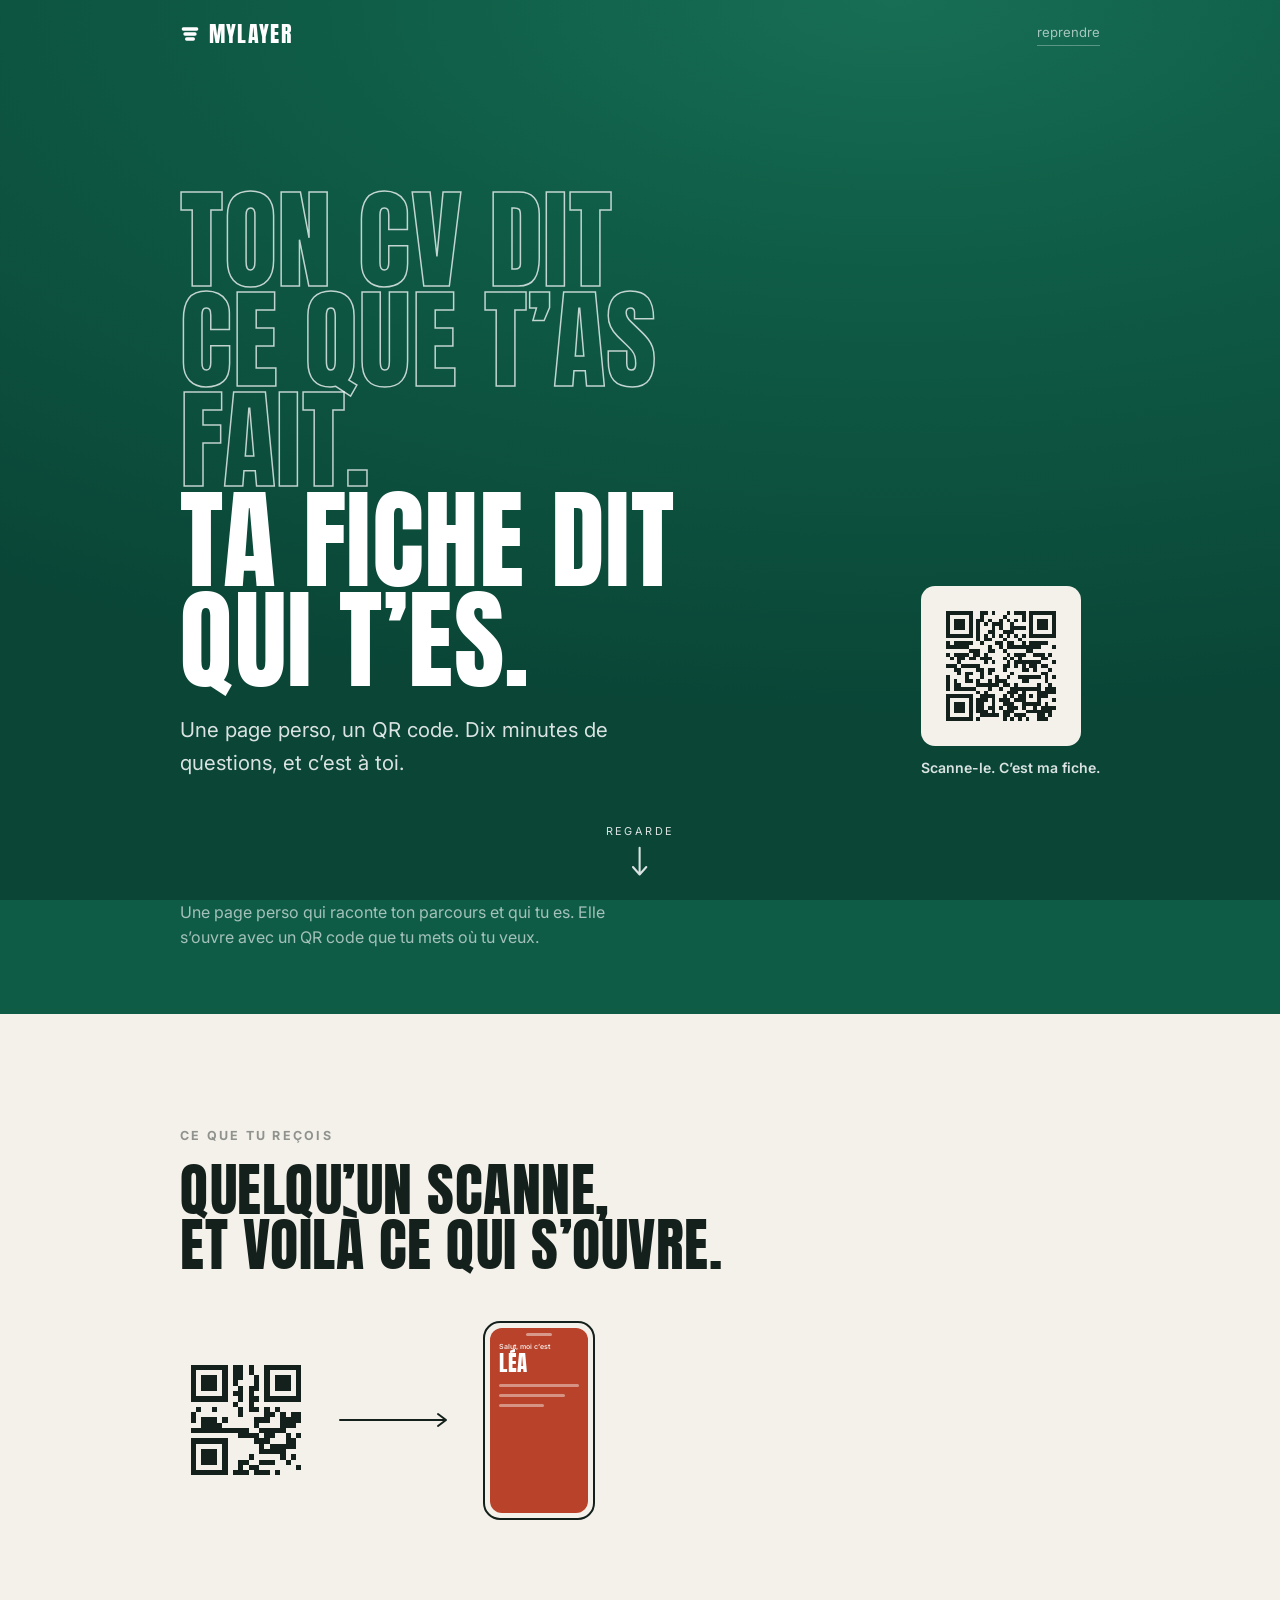
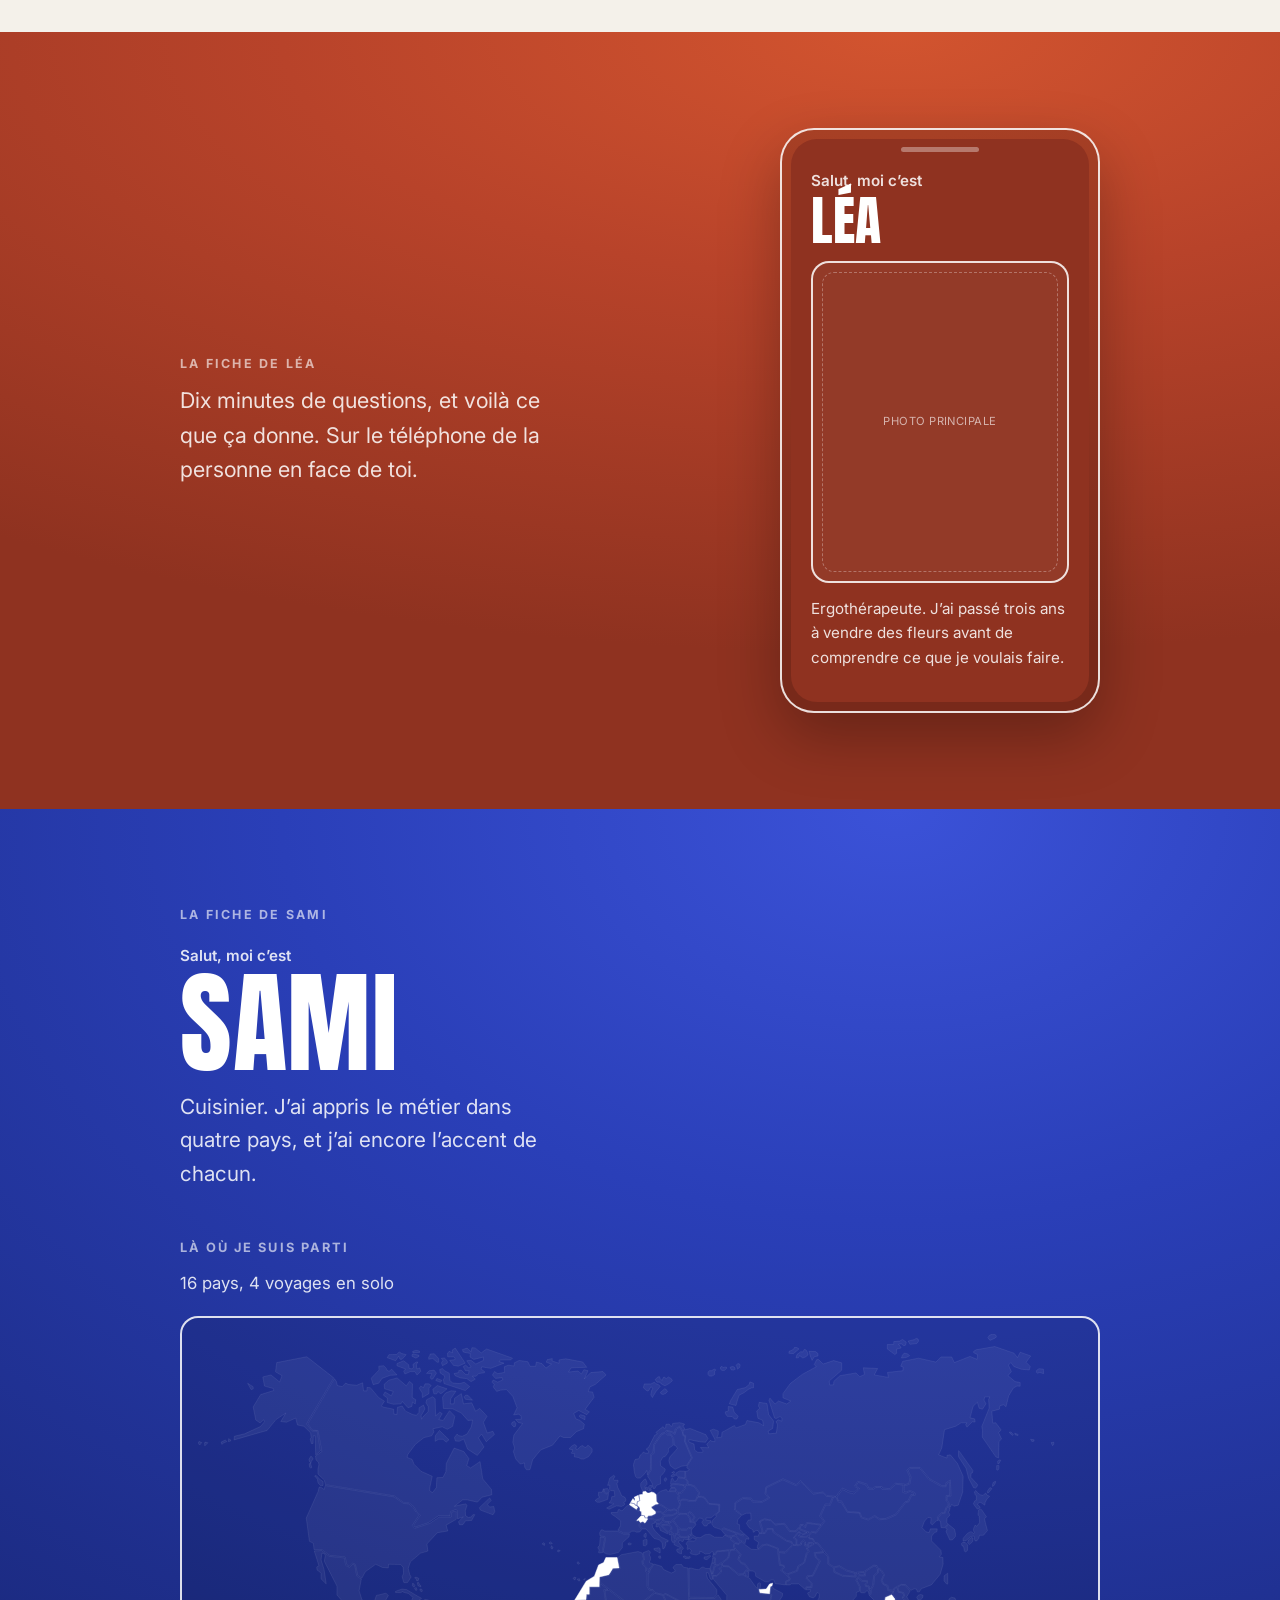
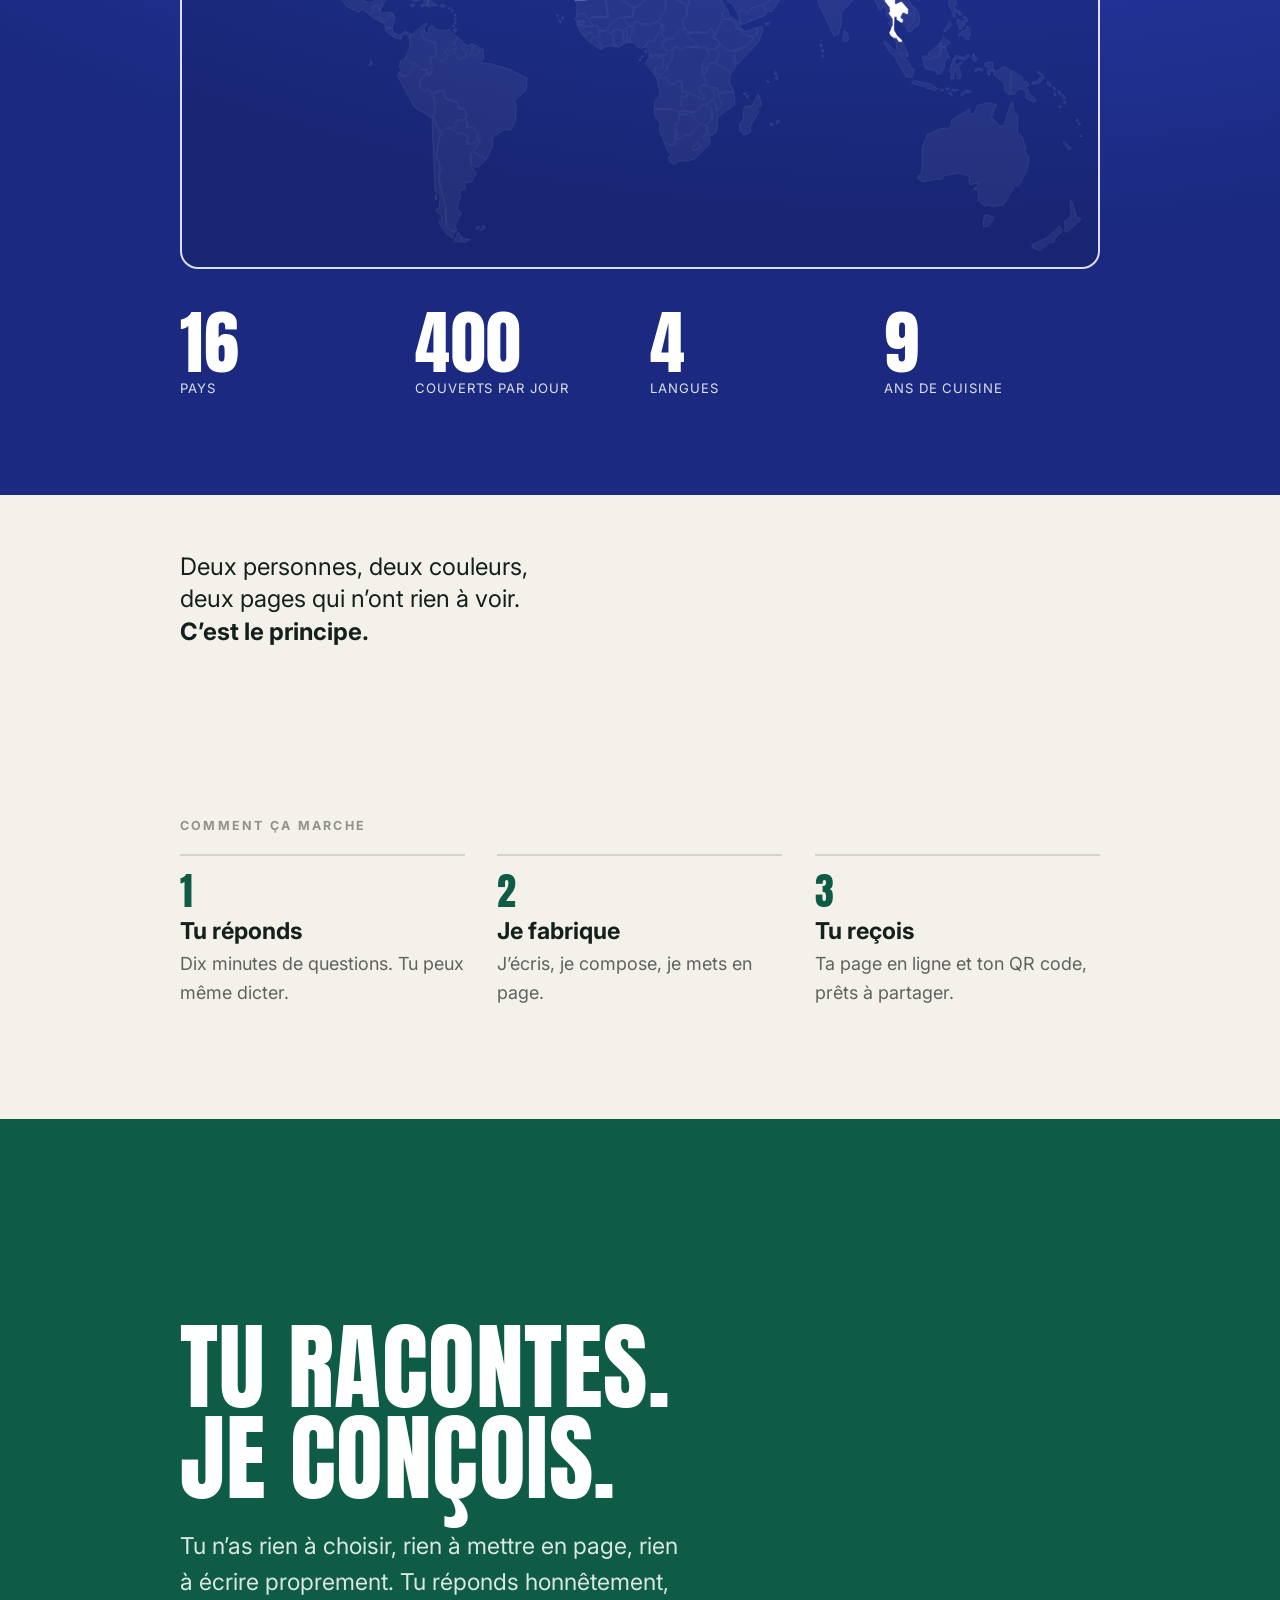
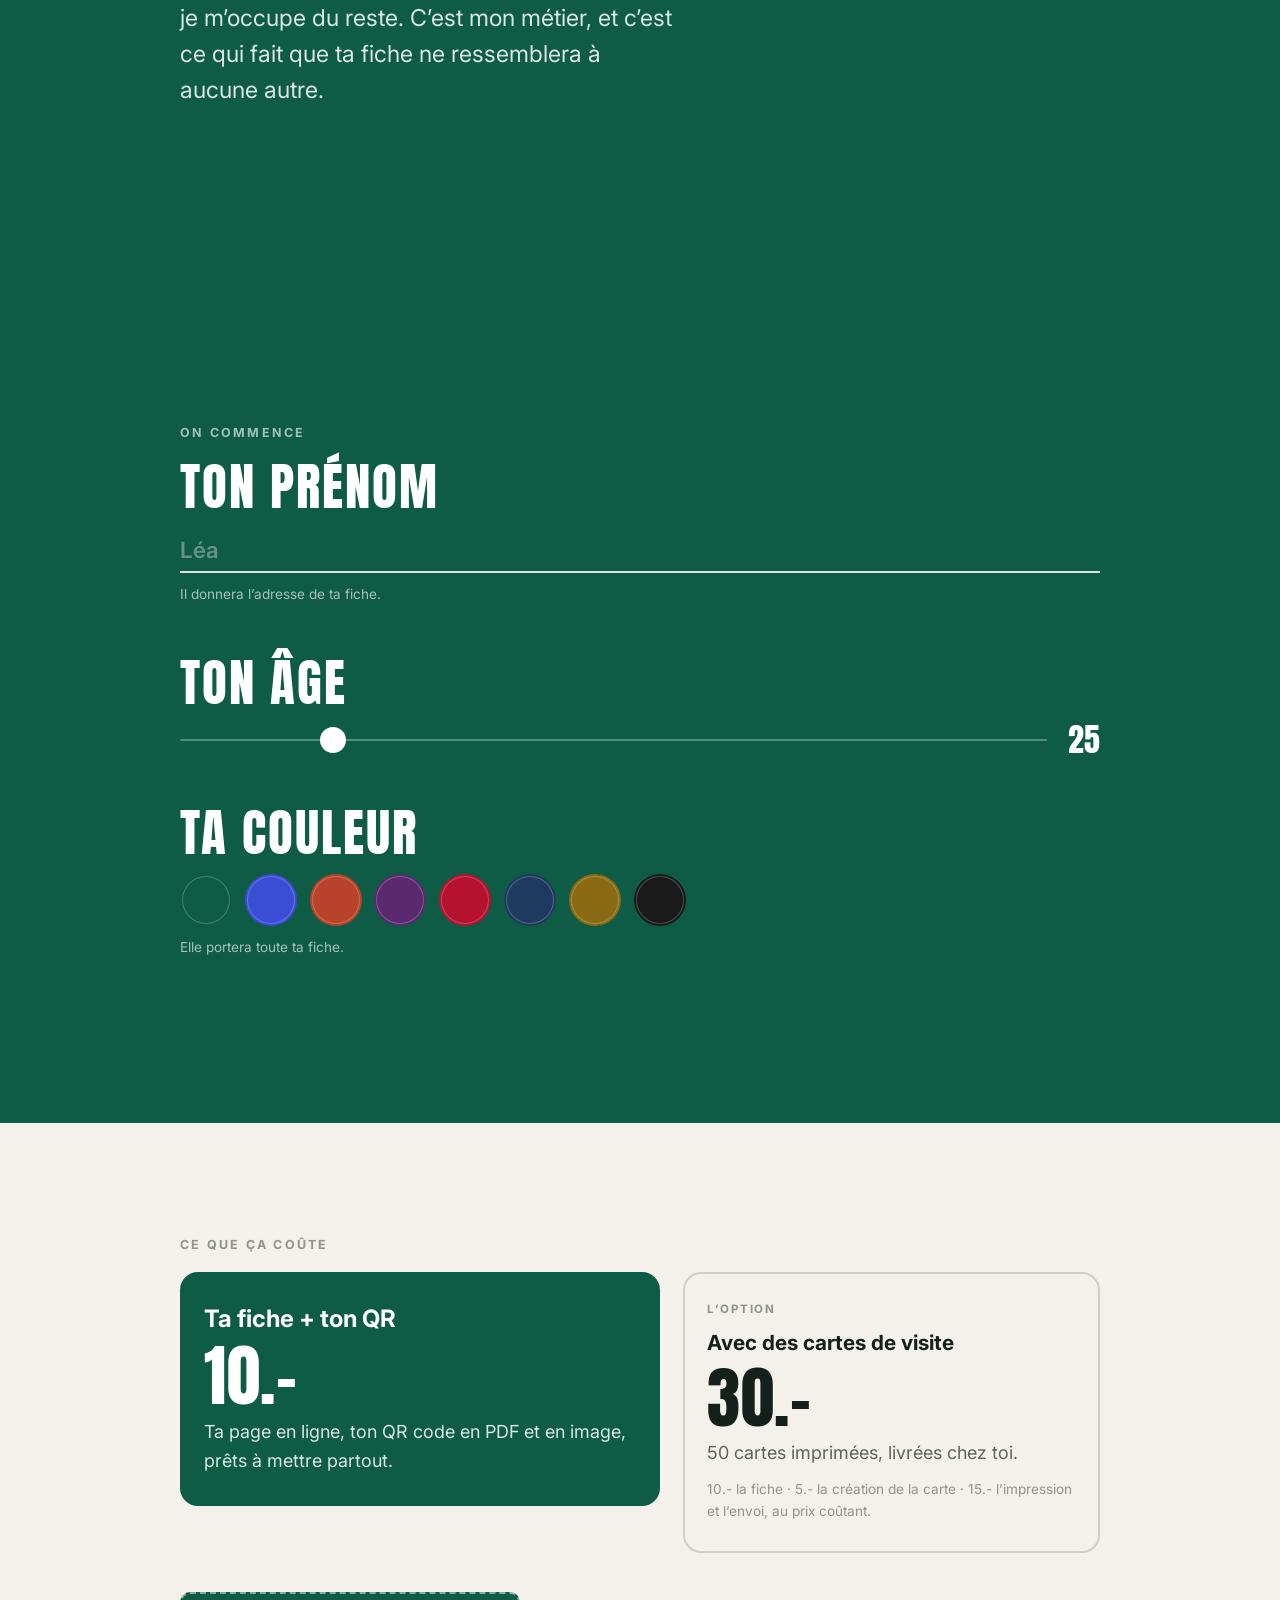
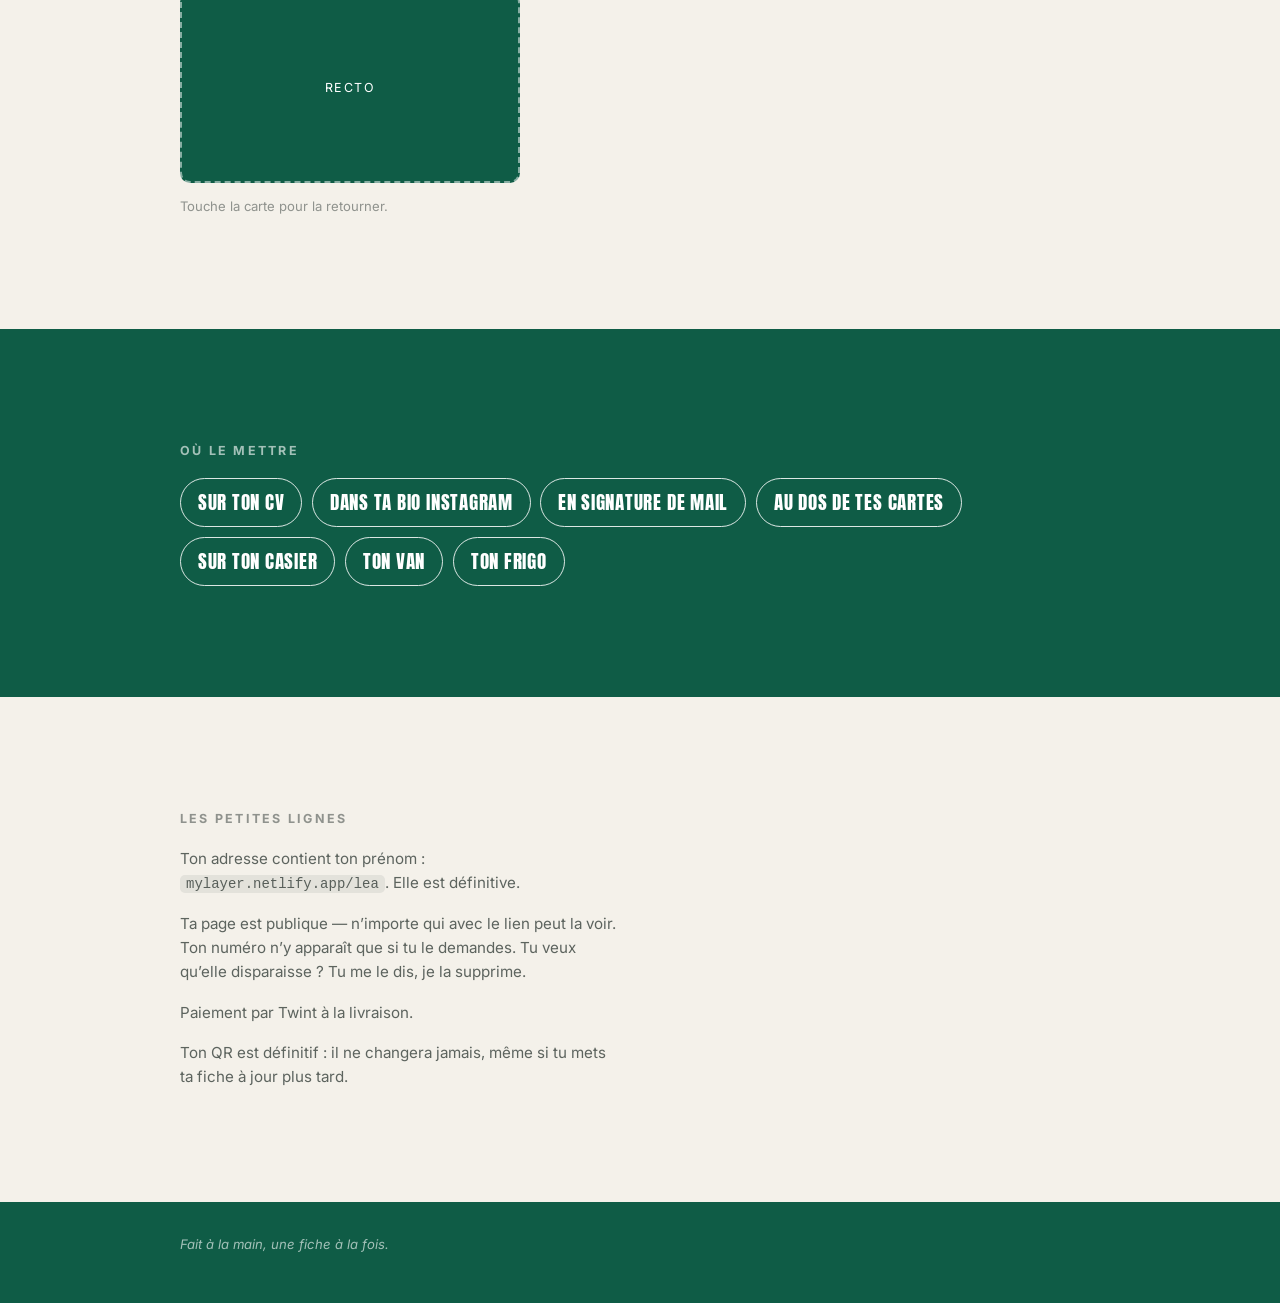
==== commit 5934939c: "Add files via upload" ====
--- a/index.html
+++ b/index.html
@@ -43,15 +43,29 @@
        1 — ACCROCHE
        ================================================================== -->
   <section class="hero">
-    <div class="hero__inner">
-      <!-- Le CV est en creux, la fiche est pleine. L’image dit l’argument. -->
-      <h1 class="hero__title reveal">
-        <em>Ton CV dit<br>ce que t’as fait.</em><br>
-        Ta fiche dit<br>qui t’es.
-      </h1>
-      <p class="hero__sub reveal">
-        Une page perso, un QR code. Dix minutes de questions, et c’est à toi.
-      </p>
+    <div class="hero__grid">
+      <div class="hero__inner">
+        <!-- Le CV est en creux, la fiche est pleine. L’image dit l’argument. -->
+        <h1 class="hero__title reveal">
+          <em>Ton CV dit<br>ce que t’as fait.</em><br>
+          Ta fiche dit<br>qui t’es.
+        </h1>
+        <p class="hero__sub reveal">
+          Une page perso, un QR code. Dix minutes de questions, et c’est à toi.
+        </p>
+      </div>
+
+      <!-- QR réellement scannable : https://profiladrienredolat.netlify.app
+           Version 3, correction M, 29 modules, zone de silence de 4 modules.
+           Cliquable aussi, pour qui est sur ordinateur et n’a pas son
+           téléphone sous la main. -->
+      <figure class="hero__qr reveal">
+        <a class="qr-carte" href="https://profiladrienredolat.netlify.app"
+           target="_blank" rel="noopener">
+          <svg class="qr" viewBox="0 0 37 37" role="img" aria-label="QR code vers la fiche d’exemple" xmlns="http://www.w3.org/2000/svg" shape-rendering="crispEdges"><rect width="37" height="37" rx="2" fill="#F4F1EA"/><path d="M4 4h7v1h-7zM13 4h2v1h-2zM16 4h1v1h-1zM20 4h1v1h-1zM22 4h3v1h-3zM26 4h7v1h-7zM4 5h1v1h-1zM10 5h1v1h-1zM13 5h1v1h-1zM19 5h1v1h-1zM24 5h1v1h-1zM26 5h1v1h-1zM32 5h1v1h-1zM4 6h1v1h-1zM6 6h3v1h-3zM10 6h1v1h-1zM12 6h2v1h-2zM15 6h1v1h-1zM18 6h1v1h-1zM20 6h1v1h-1zM22 6h1v1h-1zM24 6h1v1h-1zM26 6h1v1h-1zM28 6h3v1h-3zM32 6h1v1h-1zM4 7h1v1h-1zM6 7h3v1h-3zM10 7h1v1h-1zM12 7h1v1h-1zM14 7h1v1h-1zM16 7h3v1h-3zM21 7h1v1h-1zM26 7h1v1h-1zM28 7h3v1h-3zM32 7h1v1h-1zM4 8h1v1h-1zM6 8h3v1h-3zM10 8h1v1h-1zM12 8h1v1h-1zM16 8h1v1h-1zM18 8h1v1h-1zM21 8h4v1h-4zM26 8h1v1h-1zM28 8h3v1h-3zM32 8h1v1h-1zM4 9h1v1h-1zM10 9h1v1h-1zM12 9h1v1h-1zM15 9h2v1h-2zM19 9h3v1h-3zM26 9h1v1h-1zM32 9h1v1h-1zM4 10h7v1h-7zM12 10h1v1h-1zM14 10h1v1h-1zM16 10h1v1h-1zM18 10h1v1h-1zM20 10h1v1h-1zM22 10h1v1h-1zM24 10h1v1h-1zM26 10h7v1h-7zM12 11h1v1h-1zM14 11h2v1h-2zM19 11h1v1h-1zM23 11h1v1h-1zM4 12h1v1h-1zM6 12h5v1h-5zM13 12h1v1h-1zM17 12h2v1h-2zM20 12h2v1h-2zM24 12h1v1h-1zM26 12h5v1h-5zM4 13h6v1h-6zM15 13h1v1h-1zM18 13h1v1h-1zM20 13h9v1h-9zM32 13h1v1h-1zM10 14h3v1h-3zM15 14h2v1h-2zM19 14h1v1h-1zM25 14h2v1h-2zM4 15h1v1h-1zM6 15h4v1h-4zM11 15h2v1h-2zM14 15h1v1h-1zM20 15h1v1h-1zM22 15h3v1h-3zM27 15h3v1h-3zM31 15h1v1h-1zM5 16h1v1h-1zM7 16h2v1h-2zM10 16h2v1h-2zM13 16h3v1h-3zM19 16h1v1h-1zM21 16h1v1h-1zM23 16h1v1h-1zM29 16h2v1h-2zM7 17h1v1h-1zM14 17h1v1h-1zM16 17h1v1h-1zM20 17h1v1h-1zM22 17h7v1h-7zM32 17h1v1h-1zM4 18h3v1h-3zM8 18h5v1h-5zM19 18h2v1h-2zM22 18h1v1h-1zM24 18h1v1h-1zM26 18h2v1h-2zM29 18h2v1h-2zM6 19h2v1h-2zM12 19h2v1h-2zM15 19h2v1h-2zM19 19h1v1h-1zM24 19h2v1h-2zM27 19h1v1h-1zM31 19h1v1h-1zM7 20h1v1h-1zM9 20h2v1h-2zM13 20h1v1h-1zM15 20h1v1h-1zM21 20h1v1h-1zM29 20h2v1h-2zM4 21h1v1h-1zM9 21h1v1h-1zM13 21h1v1h-1zM17 21h1v1h-1zM20 21h1v1h-1zM23 21h6v1h-6zM30 21h1v1h-1zM32 21h1v1h-1zM4 22h1v1h-1zM6 22h1v1h-1zM9 22h2v1h-2zM12 22h1v1h-1zM15 22h1v1h-1zM17 22h3v1h-3zM24 22h2v1h-2zM30 22h1v1h-1zM4 23h1v1h-1zM6 23h2v1h-2zM12 23h6v1h-6zM19 23h2v1h-2zM22 23h1v1h-1zM28 23h1v1h-1zM31 23h1v1h-1zM4 24h1v1h-1zM6 24h6v1h-6zM15 24h1v1h-1zM18 24h1v1h-1zM21 24h8v1h-8zM30 24h3v1h-3zM12 25h1v1h-1zM14 25h1v1h-1zM20 25h3v1h-3zM24 25h1v1h-1zM28 25h5v1h-5zM4 26h7v1h-7zM13 26h4v1h-4zM19 26h1v1h-1zM21 26h1v1h-1zM23 26h2v1h-2zM26 26h1v1h-1zM28 26h3v1h-3zM4 27h1v1h-1zM10 27h1v1h-1zM12 27h3v1h-3zM16 27h1v1h-1zM18 27h3v1h-3zM22 27h3v1h-3zM28 27h1v1h-1zM32 27h1v1h-1zM4 28h1v1h-1zM6 28h3v1h-3zM10 28h1v1h-1zM12 28h2v1h-2zM16 28h1v1h-1zM19 28h3v1h-3zM24 28h5v1h-5zM30 28h1v1h-1zM4 29h1v1h-1zM6 29h3v1h-3zM10 29h1v1h-1zM12 29h2v1h-2zM15 29h2v1h-2zM18 29h1v1h-1zM20 29h3v1h-3zM24 29h1v1h-1zM27 29h1v1h-1zM29 29h4v1h-4zM4 30h1v1h-1zM6 30h3v1h-3zM10 30h1v1h-1zM12 30h3v1h-3zM16 30h1v1h-1zM19 30h3v1h-3zM25 30h7v1h-7zM4 31h1v1h-1zM10 31h1v1h-1zM13 31h5v1h-5zM19 31h2v1h-2zM22 31h3v1h-3zM28 31h2v1h-2zM31 31h1v1h-1zM4 32h7v1h-7zM12 32h1v1h-1zM19 32h1v1h-1zM21 32h1v1h-1zM23 32h1v1h-1zM25 32h1v1h-1zM28 32h3v1h-3z" fill="#14201C"/></svg>
+        </a>
+        <figcaption>Scanne-le. C’est ma fiche.</figcaption>
+      </figure>
     </div>
     <a class="scroll-hint" href="#exemples" aria-label="Descendre">
       <span class="scroll-hint__label">Regarde</span>
@@ -62,6 +76,17 @@
     </a>
   </section>
 
+  <!-- Ce que l’accroche ne dit pas : ce que le produit EST.
+       Volontairement discrète et sans animation. -->
+  <section class="explication">
+    <div class="wrap">
+      <p>
+        Une page perso qui raconte ton parcours et qui tu es.
+        Elle s’ouvre avec un QR code que tu mets où tu veux.
+      </p>
+    </div>
+  </section>
+
   <!-- ==================================================================
        2 — LES EXEMPLES  (avant « comment ça marche » : on montre le
            résultat avant d’expliquer le processus)
@@ -70,6 +95,35 @@
     <div class="wrap">
       <p class="surtitre reveal">Ce que tu reçois</p>
       <h2 class="titre reveal">Quelqu’un scanne,<br>et voilà ce qui s’ouvre.</h2>
+
+      <!-- Le geste, montré : on scanne, ça s’ouvre. Ce QR-ci est un
+           schéma, pas un vrai code — inutile d’essayer de le scanner. -->
+      <div class="sequence" data-sequence aria-hidden="true">
+        <div class="sequence__qr"><svg class="qr-schema" viewBox="0 0 25 25" aria-hidden="true" xmlns="http://www.w3.org/2000/svg" shape-rendering="crispEdges"><rect width="25" height="25" rx="1.5" fill="none"/><path d="M2 2h1v1h-1zM3 2h1v1h-1zM4 2h1v1h-1zM5 2h1v1h-1zM6 2h1v1h-1zM7 2h1v1h-1zM8 2h1v1h-1zM10 2h1v1h-1zM11 2h1v1h-1zM13 2h1v1h-1zM16 2h1v1h-1zM17 2h1v1h-1zM18 2h1v1h-1zM19 2h1v1h-1zM20 2h1v1h-1zM21 2h1v1h-1zM22 2h1v1h-1zM2 3h1v1h-1zM8 3h1v1h-1zM10 3h1v1h-1zM11 3h1v1h-1zM13 3h1v1h-1zM16 3h1v1h-1zM22 3h1v1h-1zM2 4h1v1h-1zM4 4h1v1h-1zM5 4h1v1h-1zM6 4h1v1h-1zM8 4h1v1h-1zM10 4h1v1h-1zM11 4h1v1h-1zM14 4h1v1h-1zM16 4h1v1h-1zM18 4h1v1h-1zM19 4h1v1h-1zM20 4h1v1h-1zM22 4h1v1h-1zM2 5h1v1h-1zM4 5h1v1h-1zM5 5h1v1h-1zM6 5h1v1h-1zM8 5h1v1h-1zM10 5h1v1h-1zM14 5h1v1h-1zM16 5h1v1h-1zM18 5h1v1h-1zM19 5h1v1h-1zM20 5h1v1h-1zM22 5h1v1h-1zM2 6h1v1h-1zM4 6h1v1h-1zM5 6h1v1h-1zM6 6h1v1h-1zM8 6h1v1h-1zM11 6h1v1h-1zM13 6h1v1h-1zM14 6h1v1h-1zM16 6h1v1h-1zM18 6h1v1h-1zM19 6h1v1h-1zM20 6h1v1h-1zM22 6h1v1h-1zM2 7h1v1h-1zM8 7h1v1h-1zM10 7h1v1h-1zM11 7h1v1h-1zM13 7h1v1h-1zM16 7h1v1h-1zM22 7h1v1h-1zM2 8h1v1h-1zM3 8h1v1h-1zM4 8h1v1h-1zM5 8h1v1h-1zM6 8h1v1h-1zM7 8h1v1h-1zM8 8h1v1h-1zM11 8h1v1h-1zM13 8h1v1h-1zM14 8h1v1h-1zM16 8h1v1h-1zM17 8h1v1h-1zM18 8h1v1h-1zM19 8h1v1h-1zM20 8h1v1h-1zM21 8h1v1h-1zM22 8h1v1h-1zM10 9h1v1h-1zM13 9h1v1h-1zM3 10h1v1h-1zM6 10h1v1h-1zM11 10h1v1h-1zM13 10h1v1h-1zM14 10h1v1h-1zM16 10h1v1h-1zM18 10h1v1h-1zM2 11h1v1h-1zM11 11h1v1h-1zM16 11h1v1h-1zM17 11h1v1h-1zM19 11h1v1h-1zM21 11h1v1h-1zM22 11h1v1h-1zM2 12h1v1h-1zM4 12h1v1h-1zM5 12h1v1h-1zM6 12h1v1h-1zM8 12h1v1h-1zM14 12h1v1h-1zM15 12h1v1h-1zM16 12h1v1h-1zM19 12h1v1h-1zM20 12h1v1h-1zM21 12h1v1h-1zM22 12h1v1h-1zM4 13h1v1h-1zM5 13h1v1h-1zM6 13h1v1h-1zM7 13h1v1h-1zM14 13h1v1h-1zM19 13h1v1h-1zM20 13h1v1h-1zM21 13h1v1h-1zM2 14h1v1h-1zM3 14h1v1h-1zM4 14h1v1h-1zM5 14h1v1h-1zM6 14h1v1h-1zM7 14h1v1h-1zM8 14h1v1h-1zM9 14h1v1h-1zM10 14h1v1h-1zM11 14h1v1h-1zM12 14h1v1h-1zM15 14h1v1h-1zM16 14h1v1h-1zM17 14h1v1h-1zM18 14h1v1h-1zM19 14h1v1h-1zM11 15h1v1h-1zM12 15h1v1h-1zM13 15h1v1h-1zM14 15h1v1h-1zM16 15h1v1h-1zM17 15h1v1h-1zM20 15h1v1h-1zM22 15h1v1h-1zM2 16h1v1h-1zM3 16h1v1h-1zM4 16h1v1h-1zM5 16h1v1h-1zM6 16h1v1h-1zM7 16h1v1h-1zM8 16h1v1h-1zM14 16h1v1h-1zM15 16h1v1h-1zM16 16h1v1h-1zM20 16h1v1h-1zM21 16h1v1h-1zM2 17h1v1h-1zM8 17h1v1h-1zM15 17h1v1h-1zM17 17h1v1h-1zM18 17h1v1h-1zM19 17h1v1h-1zM20 17h1v1h-1zM21 17h1v1h-1zM2 18h1v1h-1zM4 18h1v1h-1zM5 18h1v1h-1zM6 18h1v1h-1zM8 18h1v1h-1zM15 18h1v1h-1zM16 18h1v1h-1zM17 18h1v1h-1zM18 18h1v1h-1zM19 18h1v1h-1zM2 19h1v1h-1zM4 19h1v1h-1zM5 19h1v1h-1zM6 19h1v1h-1zM8 19h1v1h-1zM13 19h1v1h-1zM19 19h1v1h-1zM21 19h1v1h-1zM2 20h1v1h-1zM4 20h1v1h-1zM5 20h1v1h-1zM6 20h1v1h-1zM8 20h1v1h-1zM11 20h1v1h-1zM12 20h1v1h-1zM15 20h1v1h-1zM16 20h1v1h-1zM17 20h1v1h-1zM20 20h1v1h-1zM2 21h1v1h-1zM8 21h1v1h-1zM11 21h1v1h-1zM13 21h1v1h-1zM14 21h1v1h-1zM22 21h1v1h-1zM2 22h1v1h-1zM3 22h1v1h-1zM4 22h1v1h-1zM5 22h1v1h-1zM6 22h1v1h-1zM7 22h1v1h-1zM8 22h1v1h-1zM10 22h1v1h-1zM11 22h1v1h-1zM12 22h1v1h-1zM14 22h1v1h-1zM15 22h1v1h-1zM16 22h1v1h-1zM18 22h1v1h-1z" fill="currentColor"/></svg></div>
+
+        <!-- Cadre de taille fixe : le trait pivote à l’intérieur sans
+             déranger la mise en page autour. -->
+        <div class="sequence__lien">
+          <svg class="sequence__trait" viewBox="0 0 120 24" fill="none">
+            <path class="sequence__ligne" d="M2 12h104" stroke="currentColor"
+                  stroke-width="2" stroke-linecap="round"/>
+            <path class="sequence__pointe" d="M100 6l8 6-8 6" stroke="currentColor"
+                  stroke-width="2" stroke-linecap="round" stroke-linejoin="round"/>
+          </svg>
+        </div>
+
+        <div class="sequence__tel">
+          <div class="mini-tel">
+            <div class="mini-tel__ecran">
+              <p class="mini-tel__hi">Salut, moi c’est</p>
+              <p class="mini-tel__nom">LÉA</p>
+              <span class="mini-tel__ligne"></span>
+              <span class="mini-tel__ligne"></span>
+              <span class="mini-tel__ligne"></span>
+            </div>
+          </div>
+        </div>
+      </div>
     </div>
   </section>
 
--- a/assets/css/style.css
+++ b/assets/css/style.css
@@ -0,0 +1,775 @@
+/* ==========================================================================
+   MyLayer — feuille de style
+   Même famille que profiladrienredolat.netlify.app : couleur pleine, Anton
+   géant en capitales, traits blancs, apparitions au scroll.
+   Le vert sapin remplace le cobalt pour ne pas confondre la marque et son
+   créateur — même intensité, autre bout de la roue.
+   Mobile-first.
+   ========================================================================== */
+
+/* Couleurs déclarées en @property : elles deviennent animables, c’est ce qui
+   permet à la page de se repeindre quand le visiteur choisit sa couleur.
+   Navigateur trop ancien : la couleur change d’un coup, sans transition. */
+@property --c        { syntax: '<color>'; inherits: true; initial-value: #0F5C46; }
+@property --c-deep   { syntax: '<color>'; inherits: true; initial-value: #0A4536; }
+@property --c-bright { syntax: '<color>'; inherits: true; initial-value: #176E54; }
+
+:root {
+  --c:        #0F5C46;   /* vert sapin dominant */
+  --c-deep:   #0A4536;   /* profondeur */
+  --c-bright: #176E54;   /* accent haut de page */
+
+  --white:     #FFFFFF;
+  --line:      rgba(255, 255, 255, 0.85);
+  --line-soft: rgba(255, 255, 255, 0.30);
+  --dim:       rgba(255, 255, 255, 0.85);
+  --dimmer:    rgba(255, 255, 255, 0.62);
+
+  --cream: #F4F1EA;      /* fond clair alterné */
+  --ink:   #14201C;      /* encre sur fond clair */
+  --ink-2: rgba(20, 32, 28, 0.68);
+  --ink-3: rgba(20, 32, 28, 0.45);
+
+  --maxw:   720px;
+  --pad:    clamp(1.25rem, 6vw, 2.5rem);
+  --radius: 18px;
+  --ease:   cubic-bezier(.2, .65, .3, 1);
+
+  transition: --c 1.1s var(--ease), --c-deep 1.1s var(--ease), --c-bright 1.1s var(--ease);
+}
+
+/* ---------- reset léger ---------- */
+*, *::before, *::after { box-sizing: border-box; }
+* { margin: 0; }
+
+html {
+  scroll-behavior: smooth;
+  -webkit-text-size-adjust: 100%;
+}
+
+body {
+  background: var(--c);
+  background-image: radial-gradient(120% 80% at 70% 0%,
+                    var(--c-bright) 0%, var(--c) 38%, var(--c-deep) 100%);
+  background-attachment: fixed;
+  color: var(--white);
+  font-family: Inter, system-ui, -apple-system, sans-serif;
+  font-size: 17px;
+  line-height: 1.6;
+  overflow-x: hidden;
+}
+
+img { max-width: 100%; display: block; }
+ul, ol { list-style: none; padding: 0; }
+a { color: inherit; text-decoration: none; }
+button { font: inherit; color: inherit; }
+
+code {
+  font-family: ui-monospace, SFMono-Regular, Menlo, monospace;
+  font-size: .92em;
+  overflow-wrap: anywhere;
+}
+
+:focus-visible {
+  outline: 2px solid currentColor;
+  outline-offset: 3px;
+  border-radius: 4px;
+}
+
+.skip { position: absolute; left: -9999px; }
+.skip:focus {
+  left: 12px; top: 12px; z-index: 100;
+  background: var(--white); color: var(--c-deep);
+  padding: 10px 18px; border-radius: 999px; font-weight: 700;
+}
+
+.wrap {
+  width: 100%;                 /* sinon un .wrap dans un flex se rétracte */
+  max-width: var(--maxw);
+  margin-inline: auto;
+  padding-inline: var(--pad);
+}
+
+/* ==========================================================================
+   Typographie
+   ========================================================================== */
+.titre,
+.hero__title,
+.promesse__titre,
+.f-name,
+.etape__num,
+.offre__montant,
+.f-stats b,
+.logo-word {
+  font-family: Anton, Inter, sans-serif;
+  font-weight: 400;
+  text-transform: uppercase;
+  letter-spacing: .5px;
+  line-height: .95;
+}
+
+.surtitre {
+  font-size: .78rem;
+  font-weight: 700;
+  letter-spacing: .18em;
+  text-transform: uppercase;
+  color: var(--dimmer);
+  margin-bottom: 1.1rem;
+}
+.band--light .surtitre { color: var(--ink-3); }
+
+.titre { font-size: clamp(2.1rem, 9vw, 3.6rem); }
+
+/* ==========================================================================
+   Apparitions au scroll  (même courbe que la page de référence)
+   ========================================================================== */
+.js .reveal {
+  opacity: 0;
+  transform: translateY(28px);
+  transition: opacity .7s ease, transform .7s var(--ease);
+  will-change: opacity, transform;
+}
+.reveal.is-in { opacity: 1; transform: none; }
+
+/* ==========================================================================
+   En-tête
+   ========================================================================== */
+/* Le contenu de l’en-tête s’aligne sur la même colonne que le reste de la
+   page : sans ça, le logo colle au bord de l’écran en grand format. */
+.site-header {
+  position: absolute;
+  top: 0; left: 50%; transform: translateX(-50%);
+  width: 100%; max-width: var(--maxw); z-index: 40;
+  display: flex; align-items: center; justify-content: space-between;
+  gap: 1rem;
+  padding: 1.4rem var(--pad) 0;
+}
+.logo { display: inline-flex; align-items: center; gap: .55rem; }
+.logo-mark { width: 20px; height: 20px; fill: var(--white); flex: none; }
+.logo-word { font-size: 1.35rem; letter-spacing: .06em; }
+
+.reprendre {
+  font-size: .82rem;
+  color: var(--dimmer);
+  border-bottom: 1px solid var(--line-soft);
+  padding-bottom: 2px;
+  transition: color .2s, border-color .2s;
+}
+.reprendre:hover { color: var(--white); border-color: var(--line); }
+
+/* ==========================================================================
+   1 — ACCROCHE
+   ========================================================================== */
+.hero {
+  min-height: 100svh;
+  display: flex; flex-direction: column; justify-content: flex-end;
+  position: relative;
+  padding: 7rem var(--pad) 7.5rem;   /* la place de l’indicateur de scroll */
+  max-width: var(--maxw);
+  margin-inline: auto;
+}
+.hero__title {
+  /* « ce que t’as fait. » est la ligne la plus longue : c’est elle qui fixe
+     la mesure. On tient jusqu’aux petits iPhone sans casser le mot. */
+  font-size: clamp(2.5rem, 12.8vw, 6.2rem);
+  line-height: .92;
+}
+/* Le CV : lettres creuses. La fiche, juste en dessous, est pleine. */
+.hero__title em {
+  font-style: normal;
+  color: transparent;
+  -webkit-text-stroke: 1.5px rgba(255, 255, 255, .75);
+  text-stroke: 1.5px rgba(255, 255, 255, .75);
+}
+@supports not ((-webkit-text-stroke: 1px #fff) or (text-stroke: 1px #fff)) {
+  .hero__title em { color: rgba(255, 255, 255, .42); }
+}
+.hero__sub {
+  margin-top: 1.5rem;
+  font-size: 1.12rem;
+  max-width: 34ch;
+  color: var(--dim);
+}
+
+/* ---------- le QR de l’accroche ----------
+   Sur téléphone il passe sous le titre et doit rester dans le premier
+   écran ; sur ordinateur il se met à côté, aligné sur le bas du titre. */
+.hero__grid { display: grid; gap: 1.9rem; }
+
+.hero__qr { margin: 0; }
+.qr-carte {
+  display: block;
+  width: 140px;                     /* plancher mobile imposé */
+  padding: 10px;
+  background: var(--cream);
+  border-radius: 14px;
+  transition: transform .25s var(--ease);
+}
+.qr-carte:hover { transform: scale(1.03); }
+/* La zone de silence est dans le SVG lui-même : rien ne doit venir
+   par-dessus, d’où le padding sur la pastille et aucun contenu au-dessus. */
+.qr-carte .qr { display: block; width: 100%; height: auto; }
+
+.hero__qr figcaption {
+  margin-top: .7rem;
+  font-size: .88rem;
+  font-weight: 600;
+  color: var(--dim);
+}
+
+/* ---------- la phrase qui explique le produit ---------- */
+.explication {
+  padding: 0 0 clamp(2.5rem, 8vw, 4rem);
+}
+.explication p {
+  font-size: 1rem;
+  line-height: 1.55;
+  max-width: 46ch;
+  color: var(--dimmer);
+}
+
+.scroll-hint {
+  position: absolute; left: 50%; bottom: 1.4rem; transform: translateX(-50%);
+  display: flex; flex-direction: column; align-items: center; gap: .35rem;
+  font-size: .68rem; letter-spacing: .22em; text-transform: uppercase;
+  color: var(--dim);
+}
+.scroll-hint__arrow { width: 20px; height: 32px; animation: bob 1.8s ease-in-out infinite; }
+@keyframes bob { 0%,100% { transform: translateY(0); } 50% { transform: translateY(7px); } }
+
+/* ==========================================================================
+   Bandes  (alternance fond plein / fond clair)
+   ========================================================================== */
+.band { padding-block: clamp(3.5rem, 12vw, 7rem); }
+.band--light {
+  background: var(--cream);
+  color: var(--ink);
+}
+.band--tight { padding-block: clamp(2.2rem, 7vw, 3.5rem); }
+
+/* ==========================================================================
+   La séquence du geste : on scanne → ça s’ouvre
+   Empilée sur téléphone (le trait pivote), côte à côte sur ordinateur.
+   ========================================================================== */
+.sequence {
+  margin-top: clamp(2rem, 7vw, 3rem);
+  display: flex;
+  flex-direction: column;
+  align-items: center;
+  gap: 14px;
+  color: var(--ink);
+}
+
+.sequence__qr  { width: 116px; flex: none; }
+.sequence__tel { flex: none; }
+.qr-schema { display: block; width: 100%; height: auto; }
+
+/* Le cadre porte la taille, le trait ne fait que pivoter dedans. */
+.sequence__lien {
+  width: 24px; height: 90px;
+  flex: none;
+  display: grid; place-items: center;
+}
+.sequence__trait {
+  width: 90px; height: 24px;
+  transform: rotate(90deg);
+}
+
+/* --- l’enchaînement, une seconde en tout --- */
+.js .sequence__qr,
+.js .sequence__tel {
+  opacity: 0;
+  transform: translateY(10px);
+  transition: opacity .4s ease, transform .4s var(--ease);
+}
+.js .sequence__ligne {
+  stroke-dasharray: 104;
+  stroke-dashoffset: 104;
+  transition: stroke-dashoffset .45s var(--ease) .25s;
+}
+.js .sequence__pointe { opacity: 0; transition: opacity .25s ease .62s; }
+
+.sequence.is-in .sequence__qr    { opacity: 1; transform: none; }
+.sequence.is-in .sequence__ligne { stroke-dashoffset: 0; }
+.sequence.is-in .sequence__pointe{ opacity: 1; }
+.sequence.is-in .sequence__tel   { opacity: 1; transform: none; transition-delay: .7s; }
+
+/* --- le téléphone en miniature : même cadre que celui de Léa --- */
+.mini-tel {
+  width: 100px;
+  border: 2px solid var(--ink);
+  border-radius: 17px;
+  padding: 5px;
+  background: var(--cream);
+}
+.mini-tel__ecran {
+  position: relative;
+  aspect-ratio: 9 / 17;
+  border-radius: 12px;
+  overflow: hidden;
+  padding: 13px 9px 9px;
+  /* la couleur de Léa : la fiche montrée juste en dessous */
+  background: #B8432A;
+  color: #fff;
+}
+.mini-tel__ecran::before {
+  content: "";
+  position: absolute; top: 5px; left: 50%; transform: translateX(-50%);
+  width: 26px; height: 3px; border-radius: 99px;
+  background: rgba(255,255,255,.45);
+}
+.mini-tel__hi  { font-size: 7px; font-weight: 600; opacity: .85; }
+.mini-tel__nom {
+  font-family: Anton, sans-serif; text-transform: uppercase;
+  font-size: 21px; line-height: 1; letter-spacing: .5px; margin-top: 1px;
+}
+.mini-tel__ligne {
+  display: block; height: 3px; border-radius: 2px;
+  background: rgba(255,255,255,.42);
+  margin-top: 7px;
+}
+.mini-tel__ligne:nth-of-type(1) { width: 100%; margin-top: 10px; }
+.mini-tel__ligne:nth-of-type(2) { width: 82%; }
+.mini-tel__ligne:nth-of-type(3) { width: 56%; }
+
+.apres-demo {
+  font-size: clamp(1.15rem, 4.6vw, 1.5rem);
+  line-height: 1.35;
+  max-width: 24ch;
+}
+.apres-demo b { font-weight: 700; }
+
+/* ==========================================================================
+   2 — LES EXEMPLES
+   ========================================================================== */
+.demo {
+  padding-block: clamp(3rem, 11vw, 6rem);
+  position: relative;
+  /* chaque fiche impose sa propre couleur : c’est la démonstration */
+  background: var(--c);
+  background-image: radial-gradient(120% 80% at 70% 0%,
+                    var(--c-bright) 0%, var(--c) 40%, var(--c-deep) 100%);
+}
+.demo--lea  { --c: #B8432A; --c-deep: #8F3220; --c-bright: #D2542F; }
+.demo--sami { --c: #2A3FB8; --c-deep: #1B2A80; --c-bright: #3B52D8; }
+
+.demo__label {
+  font-size: .78rem; font-weight: 700;
+  letter-spacing: .18em; text-transform: uppercase;
+  color: var(--dimmer);
+}
+.demo__grid { display: grid; gap: 1.6rem; }
+.demo__mot {
+  font-size: 1.05rem;
+  color: var(--dim);
+  max-width: 28ch;
+  margin-top: .6rem;
+}
+
+/* ---------- le téléphone ---------- */
+.phone {
+  width: min(300px, 76vw);
+  margin-inline: auto;
+  flex: none;
+  border: 2px solid var(--line);
+  border-radius: 34px;
+  padding: 9px;
+  background: rgba(0,0,0,.16);
+  box-shadow: 0 24px 60px rgba(0,0,0,.28);
+}
+.phone__screen {
+  position: relative;
+  aspect-ratio: 9 / 17;
+  border-radius: 26px;
+  overflow: hidden;
+  background: var(--c-deep);
+}
+.phone__screen::before {          /* encoche */
+  content: "";
+  position: absolute; top: 8px; left: 50%; transform: translateX(-50%);
+  width: 78px; height: 5px; border-radius: 99px;
+  background: rgba(255,255,255,.35); z-index: 3;
+}
+.phone__scroll {
+  padding: 30px 20px 24px;
+  will-change: transform;
+}
+
+/* ---------- contenu d’une fiche (dans le téléphone et en grand) ---------- */
+.f-hi { font-size: .95rem; font-weight: 600; color: var(--dim); }
+.f-name {
+  font-size: clamp(2.6rem, 15vw, 3.4rem);
+  margin: .1rem 0 .9rem;
+}
+.f-tag { font-size: .95rem; color: var(--dim); margin-top: .85rem; }
+
+.f-bloc { margin-top: 2.1rem; }
+.f-bloc-title {
+  font-size: .72rem; font-weight: 700;
+  letter-spacing: .16em; text-transform: uppercase;
+  color: var(--dimmer); margin-bottom: .7rem;
+}
+.f-mots { display: flex; flex-wrap: wrap; gap: .45rem; }
+.f-mots li {
+  font-family: Anton, sans-serif; text-transform: uppercase;
+  font-size: .95rem; letter-spacing: .04em;
+  padding: .35rem .8rem;
+  border: 1.5px solid var(--line); border-radius: 999px;
+}
+.f-note { margin-top: .7rem; font-size: .8rem; color: var(--dimmer); }
+
+/* timeline miniature */
+.f-tl { position: relative; padding-left: 1.5rem; }
+.f-tl::before {
+  content: ""; position: absolute; left: 4px; top: .5rem; bottom: .5rem;
+  width: 2px; background: var(--line-soft);
+  transform: scaleY(0); transform-origin: top;
+  transition: transform 1.2s var(--ease);
+}
+.is-in .f-tl::before, .f-tl.is-in::before { transform: scaleY(1); }
+.f-tl li { position: relative; padding-bottom: 1.1rem; }
+.f-tl li:last-child { padding-bottom: 0; }
+.f-tl li::before {
+  content: ""; position: absolute; left: -1.5rem; top: .45rem;
+  width: 10px; height: 10px; border-radius: 50%;
+  background: var(--c); border: 2px solid var(--white);
+}
+.f-tl b { display: block; font-size: .7rem; letter-spacing: .1em; color: var(--dimmer); }
+.f-tl span { display: block; font-weight: 700; font-size: .95rem; line-height: 1.25; }
+.f-tl i { display: block; font-style: normal; font-size: .8rem; color: var(--dimmer); }
+
+/* cadre photo au trait blanc, en attente d’image */
+.frame {
+  position: relative;
+  border: 2px solid var(--line);
+  border-radius: var(--radius);
+  overflow: hidden;
+  background: rgba(255,255,255,.04);
+  aspect-ratio: 4 / 5;
+}
+.frame--empty::before {
+  content: ""; position: absolute; inset: 9px;
+  border: 1.5px dashed var(--line-soft);
+  border-radius: calc(var(--radius) - 6px);
+}
+.frame--empty::after {
+  content: attr(data-file);
+  position: absolute; inset: 0;
+  display: flex; align-items: center; justify-content: center;
+  text-align: center; padding: 1rem;
+  font-size: .7rem; letter-spacing: .04em; text-transform: uppercase;
+  color: var(--dimmer);
+}
+
+/* ---------- exemple B : plein écran ---------- */
+.f-hero--large { margin-top: 1.2rem; }
+.f-name--large { font-size: clamp(3.4rem, 19vw, 7rem); }
+.f-tag--large  { font-size: clamp(1.05rem, 4.4vw, 1.3rem); max-width: 30ch; }
+.f-bloc-title--large { margin-top: 3rem; font-size: .8rem; }
+.f-sub { font-size: 1.05rem; color: var(--dim); margin-bottom: 1.2rem; }
+
+/* ---------- carte du monde ---------- */
+.map {
+  border: 2px solid var(--line);
+  border-radius: var(--radius);
+  padding: 1rem;
+  background: rgba(0,0,0,.10);
+}
+.map svg { width: 100%; height: auto; display: block; }
+.map svg path {
+  fill: rgba(255,255,255,.05);
+  stroke: rgba(255,255,255,.16);
+  stroke-width: .4;
+  transition: fill .9s ease;
+}
+.map svg path.visited { fill: var(--white); stroke: var(--white); }
+
+/* ---------- chiffres ---------- */
+.f-stats {
+  display: grid; grid-template-columns: repeat(2, 1fr);
+  gap: 2.2rem 1.2rem;
+  margin-top: 2.6rem;
+}
+.f-stats b {
+  display: block;
+  font-size: clamp(2.8rem, 16vw, 4.4rem);
+  line-height: .9;
+  font-variant-numeric: tabular-nums;
+}
+.f-stats span {
+  display: block; margin-top: .25rem;
+  font-size: .82rem; text-transform: uppercase; letter-spacing: .07em;
+  color: var(--dim);
+}
+
+/* ==========================================================================
+   3 — COMMENT ÇA MARCHE
+   ========================================================================== */
+.etapes__list { display: grid; gap: 2.4rem; }
+.etape { border-top: 2px solid rgba(20,32,28,.14); padding-top: 1rem; }
+.etape__num {
+  display: block;
+  font-size: 2.4rem;
+  color: var(--c);
+  line-height: 1;
+  margin-bottom: .5rem;
+}
+.etape__titre { font-size: 1.45rem; font-weight: 700; line-height: 1.15; }
+.etape__desc { margin-top: .3rem; color: var(--ink-2); }
+
+/* ==========================================================================
+   4 — TU RACONTES. JE CONÇOIS.
+   ========================================================================== */
+.promesse {
+  min-height: 88svh;
+  display: flex; align-items: center;
+  padding-block: clamp(4rem, 14vw, 8rem);
+}
+.promesse__titre { font-size: clamp(2.9rem, 14vw, 6rem); }
+.promesse__texte {
+  margin-top: 1.6rem;
+  font-size: clamp(1.1rem, 4.4vw, 1.35rem);
+  line-height: 1.55;
+  max-width: 36ch;
+  color: var(--dim);
+}
+
+/* ==========================================================================
+   5 — LES PREMIÈRES QUESTIONS
+   ========================================================================== */
+.debut { padding-block: clamp(3.5rem, 12vw, 7rem); }
+
+.q { margin-bottom: 3.2rem; }
+.q__label {
+  display: block;
+  font-family: Anton, sans-serif; text-transform: uppercase;
+  letter-spacing: .04em; line-height: 1;
+  font-size: clamp(1.8rem, 8vw, 2.8rem);
+  margin-bottom: 1rem;
+}
+.q__aide { margin-top: .7rem; font-size: .85rem; color: var(--dimmer); }
+
+.q__input {
+  width: 100%;
+  background: transparent;
+  border: 0; border-bottom: 2px solid var(--line);
+  color: var(--white);
+  font-family: inherit; font-size: 1.4rem; font-weight: 600;
+  padding: .5rem 0;
+  border-radius: 0;                       /* iOS n’arrondit pas tout seul */
+  -webkit-appearance: none; appearance: none;
+}
+.q__input::placeholder { color: rgba(255,255,255,.35); }
+.q__input:focus { outline: none; border-bottom-color: var(--white); }
+
+.q__adresse {
+  margin-top: .8rem; font-size: .95rem; color: var(--dim);
+  font-family: ui-monospace, SFMono-Regular, Menlo, monospace;
+}
+.q__adresse b { color: var(--white); }
+
+.q__curseur { display: flex; align-items: center; gap: 1.1rem; }
+.q__range {
+  flex: 1; -webkit-appearance: none; appearance: none;
+  height: 2px; background: var(--line-soft); border-radius: 99px;
+}
+.q__range::-webkit-slider-thumb {
+  -webkit-appearance: none; appearance: none;
+  width: 26px; height: 26px; border-radius: 50%;
+  background: var(--white); border: none; cursor: grab;
+}
+.q__range::-moz-range-thumb {
+  width: 26px; height: 26px; border-radius: 50%;
+  background: var(--white); border: none; cursor: grab;
+}
+.q__val {
+  font-family: Anton, sans-serif; font-size: 2rem; line-height: 1;
+  min-width: 2.2ch; text-align: right;
+  font-variant-numeric: tabular-nums;
+}
+
+.palette { display: flex; flex-wrap: wrap; gap: .8rem; }
+.pastille {
+  width: 52px; height: 52px; border-radius: 50%;
+  border: 2px solid transparent;
+  background: var(--sw);
+  cursor: pointer; padding: 0;
+  box-shadow: inset 0 0 0 1px rgba(255,255,255,.22);
+  transition: transform .2s var(--ease), border-color .2s;
+}
+.pastille:hover { transform: scale(1.08); }
+.pastille[aria-checked="true"] {
+  border-color: var(--white);
+  transform: scale(1.12);
+}
+
+.bascule {
+  border-top: 2px solid var(--line-soft);
+  padding-top: 1.8rem;
+  margin-top: .5rem;
+}
+.bascule__texte { font-size: 1.15rem; max-width: 32ch; }
+.bascule__texte b { font-weight: 700; }
+.bascule__lien {
+  display: inline-block; margin-top: 1.2rem;
+  font-family: Anton, sans-serif; text-transform: uppercase;
+  font-size: 1.5rem; letter-spacing: .04em;
+  border-bottom: 3px solid var(--white);
+  padding-bottom: .15rem;
+  transition: opacity .2s;
+}
+.bascule__lien:hover { opacity: .75; }
+.bascule__note { margin-top: 1rem; font-size: .82rem; color: var(--dimmer); }
+
+/* ==========================================================================
+   6 — LES PRIX
+   ========================================================================== */
+.prix__grid { display: grid; gap: 1.4rem; }
+.offre {
+  border: 2px solid rgba(20,32,28,.16);
+  border-radius: var(--radius);
+  padding: 1.6rem 1.4rem 1.8rem;
+}
+.offre--principale {
+  background: var(--c);
+  color: var(--white);
+  border-color: transparent;
+}
+.offre__tag {
+  font-size: .72rem; font-weight: 700;
+  letter-spacing: .16em; text-transform: uppercase;
+  color: var(--ink-3); margin-bottom: .5rem;
+}
+.offre__titre { font-size: 1.3rem; font-weight: 700; }
+.offre--principale .offre__titre { font-size: 1.5rem; }
+.offre__montant {
+  font-size: clamp(3rem, 15vw, 4.2rem);
+  margin-top: .4rem;
+}
+.offre__desc { margin-top: .6rem; color: var(--ink-2); }
+.offre--principale .offre__desc { color: var(--dim); }
+.offre__detail { margin-top: .7rem; font-size: .85rem; color: var(--ink-3); }
+
+/* ---------- carte de visite qui se retourne ---------- */
+.cartes { margin-top: 2.4rem; }
+.carte3d {
+  width: min(340px, 100%);
+  aspect-ratio: 89 / 50;               /* format réel */
+  perspective: 1200px;
+  cursor: pointer;
+  background: none; border: 0; padding: 0;
+}
+.carte3d__in {
+  position: relative; width: 100%; height: 100%;
+  transition: transform .8s var(--ease);
+  transform-style: preserve-3d;
+}
+.carte3d.is-flipped .carte3d__in,
+.carte3d:hover .carte3d__in { transform: rotateY(180deg); }
+
+.carte-face {
+  position: absolute; inset: 0;
+  backface-visibility: hidden;
+  border-radius: 10px;
+  display: flex; align-items: center; justify-content: center;
+  font-size: .78rem; letter-spacing: .12em; text-transform: uppercase;
+}
+.carte-face--recto { background: var(--c); color: var(--white); }
+.carte-face--verso {
+  background: var(--cream); color: var(--ink-3);
+  border: 2px solid rgba(20,32,28,.16);
+  transform: rotateY(180deg);
+}
+.est-en-attente .carte-face { border: 2px dashed currentColor; }
+.est-en-attente .carte-face--recto { border-color: rgba(255,255,255,.5); }
+.cartes__note { margin-top: .8rem; font-size: .82rem; color: var(--ink-3); }
+
+/* ==========================================================================
+   7 — OÙ LE METTRE
+   ========================================================================== */
+.usages { padding-block: clamp(3.5rem, 12vw, 7rem); }
+.usages__list { display: flex; flex-wrap: wrap; gap: .6rem; }
+.usages__list li {
+  font-family: Anton, sans-serif; text-transform: uppercase;
+  font-size: clamp(.95rem, 4vw, 1.2rem); letter-spacing: .04em;
+  padding: .5rem 1.05rem;
+  border: 1.5px solid var(--line); border-radius: 999px;
+}
+
+/* ==========================================================================
+   8 — LES PETITES LIGNES
+   ========================================================================== */
+.legal__texte { display: grid; gap: 1rem; max-width: 44ch; color: var(--ink-2); font-size: .95rem; }
+.legal code {
+  background: rgba(20,32,28,.07);
+  border-radius: 5px; padding: 1px 6px;
+}
+
+/* ==========================================================================
+   Pied de page
+   ========================================================================== */
+.site-footer {
+  padding: 2rem var(--pad) 3rem;
+  max-width: var(--maxw); margin-inline: auto;
+}
+.site-footer p { font-size: .82rem; font-style: italic; color: var(--dimmer); }
+
+/* ==========================================================================
+   Écrans larges
+   ========================================================================== */
+@media (min-width: 760px) {
+  :root { --maxw: 1000px; }
+  body { font-size: 18px; }
+
+  .hero__title { font-size: clamp(4rem, 8.5vw, 7.5rem); }
+  .hero__sub   { font-size: 1.28rem; }
+
+  /* Le QR se met à côté du titre, calé sur sa base. */
+  .hero__grid {
+    grid-template-columns: 1fr auto;
+    align-items: end;
+    gap: 3.5rem;
+  }
+  .qr-carte { width: 160px; }
+
+  /* La séquence se déroule de gauche à droite. */
+  .sequence { flex-direction: row; align-items: center; gap: 1.6rem; justify-content: flex-start; }
+  .sequence__lien { width: 120px; height: 24px; }
+  .sequence__trait { transform: none; width: 120px; }
+  .sequence__qr { width: 132px; }
+  .mini-tel { width: 112px; }
+
+  .etapes__list { grid-template-columns: repeat(3, 1fr); gap: 2rem; }
+
+  /* Le téléphone à droite, le propos à gauche. */
+  .demo__grid {
+    grid-template-columns: 1fr auto;
+    align-items: center;
+    gap: 4rem;
+  }
+  .demo__mot { font-size: 1.35rem; }
+  .phone { width: 320px; margin-inline: 0; }
+
+  .f-stats { grid-template-columns: repeat(4, 1fr); }
+
+  .prix__grid { grid-template-columns: 1.15fr 1fr; align-items: start; }
+
+  .q__label { font-size: 3.2rem; }
+  .promesse__texte { font-size: 1.45rem; }
+}
+
+/* ==========================================================================
+   Mouvement réduit
+   ========================================================================== */
+@media (prefers-reduced-motion: reduce) {
+  html { scroll-behavior: auto; }
+  .reveal { opacity: 1 !important; transform: none !important; transition: none !important; }
+  .scroll-hint__arrow { animation: none; }
+  .f-tl::before { transform: scaleY(1) !important; transition: none; }
+  .carte3d__in { transition: none; }
+  .sequence__qr, .sequence__tel, .sequence__pointe {
+    opacity: 1 !important; transform: none !important; transition: none !important;
+  }
+  .sequence__ligne { stroke-dashoffset: 0 !important; transition: none !important; }
+  :root { transition: none; }
+}
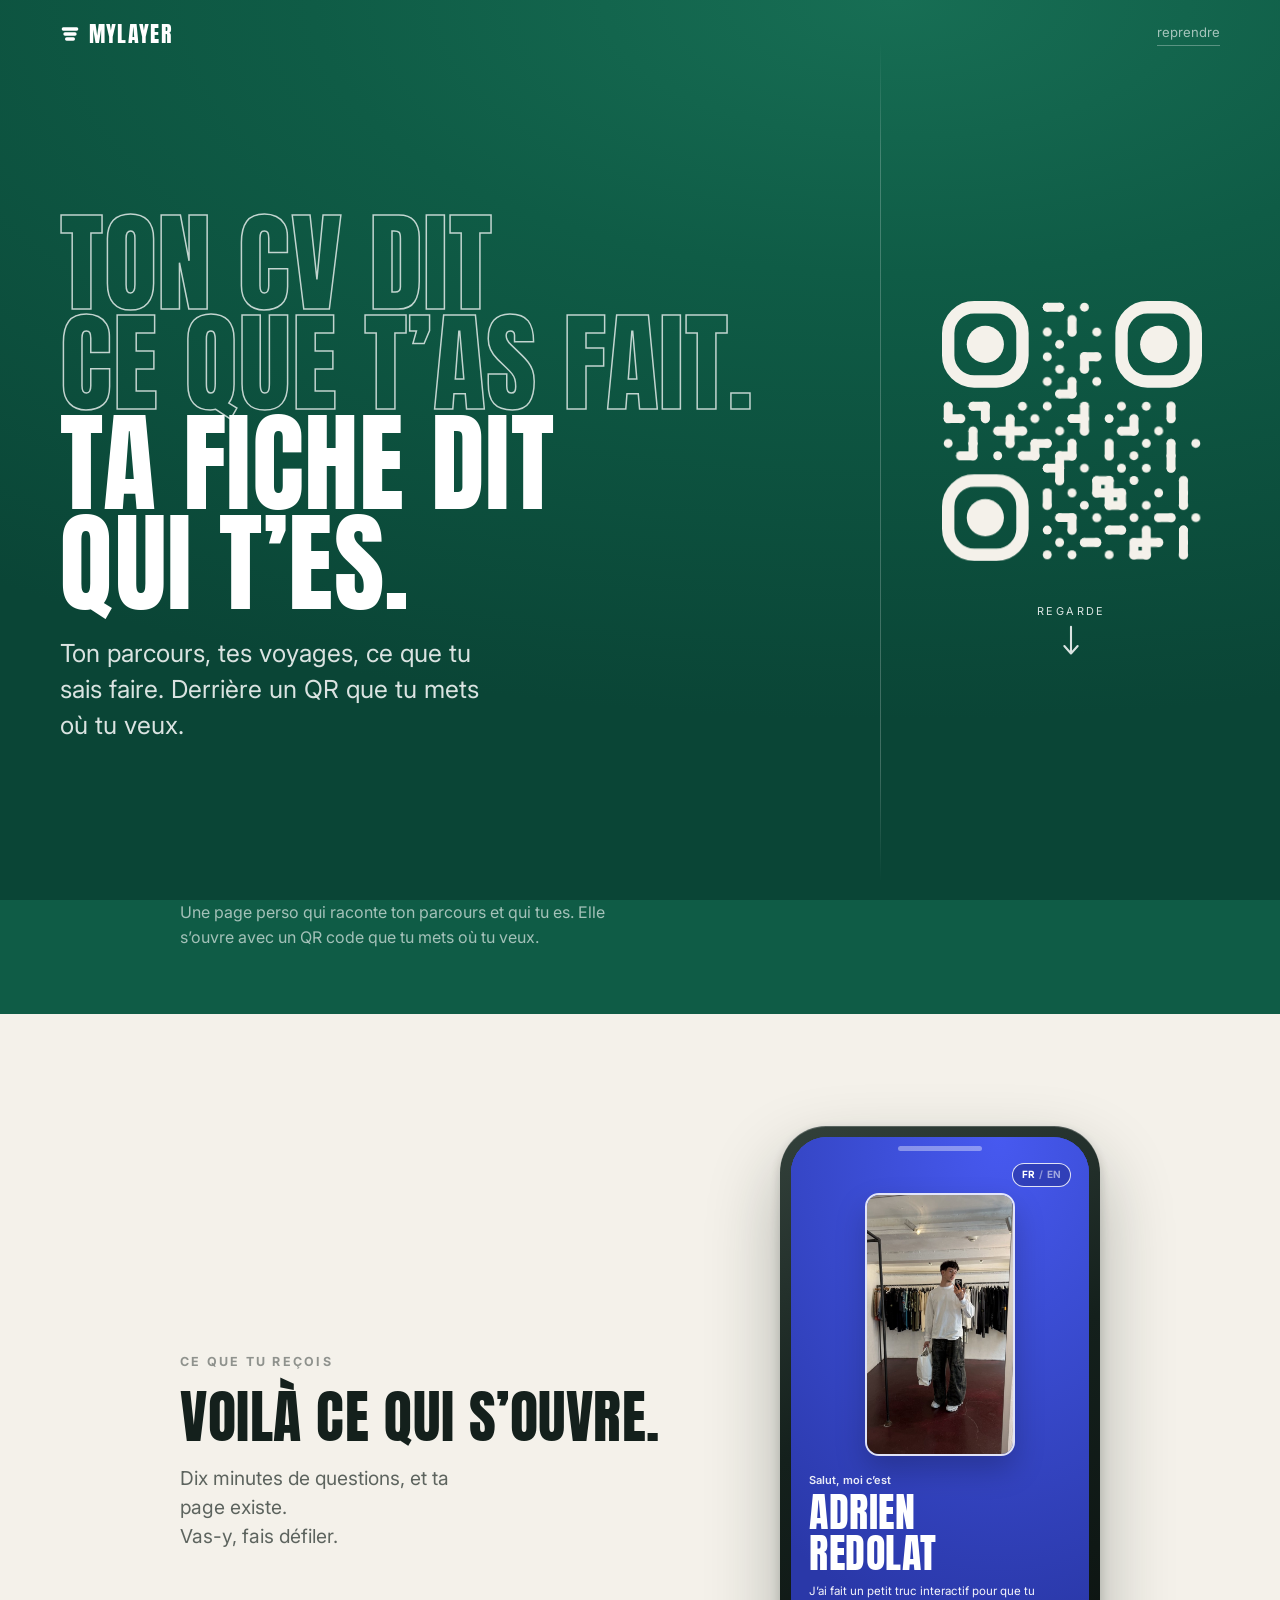
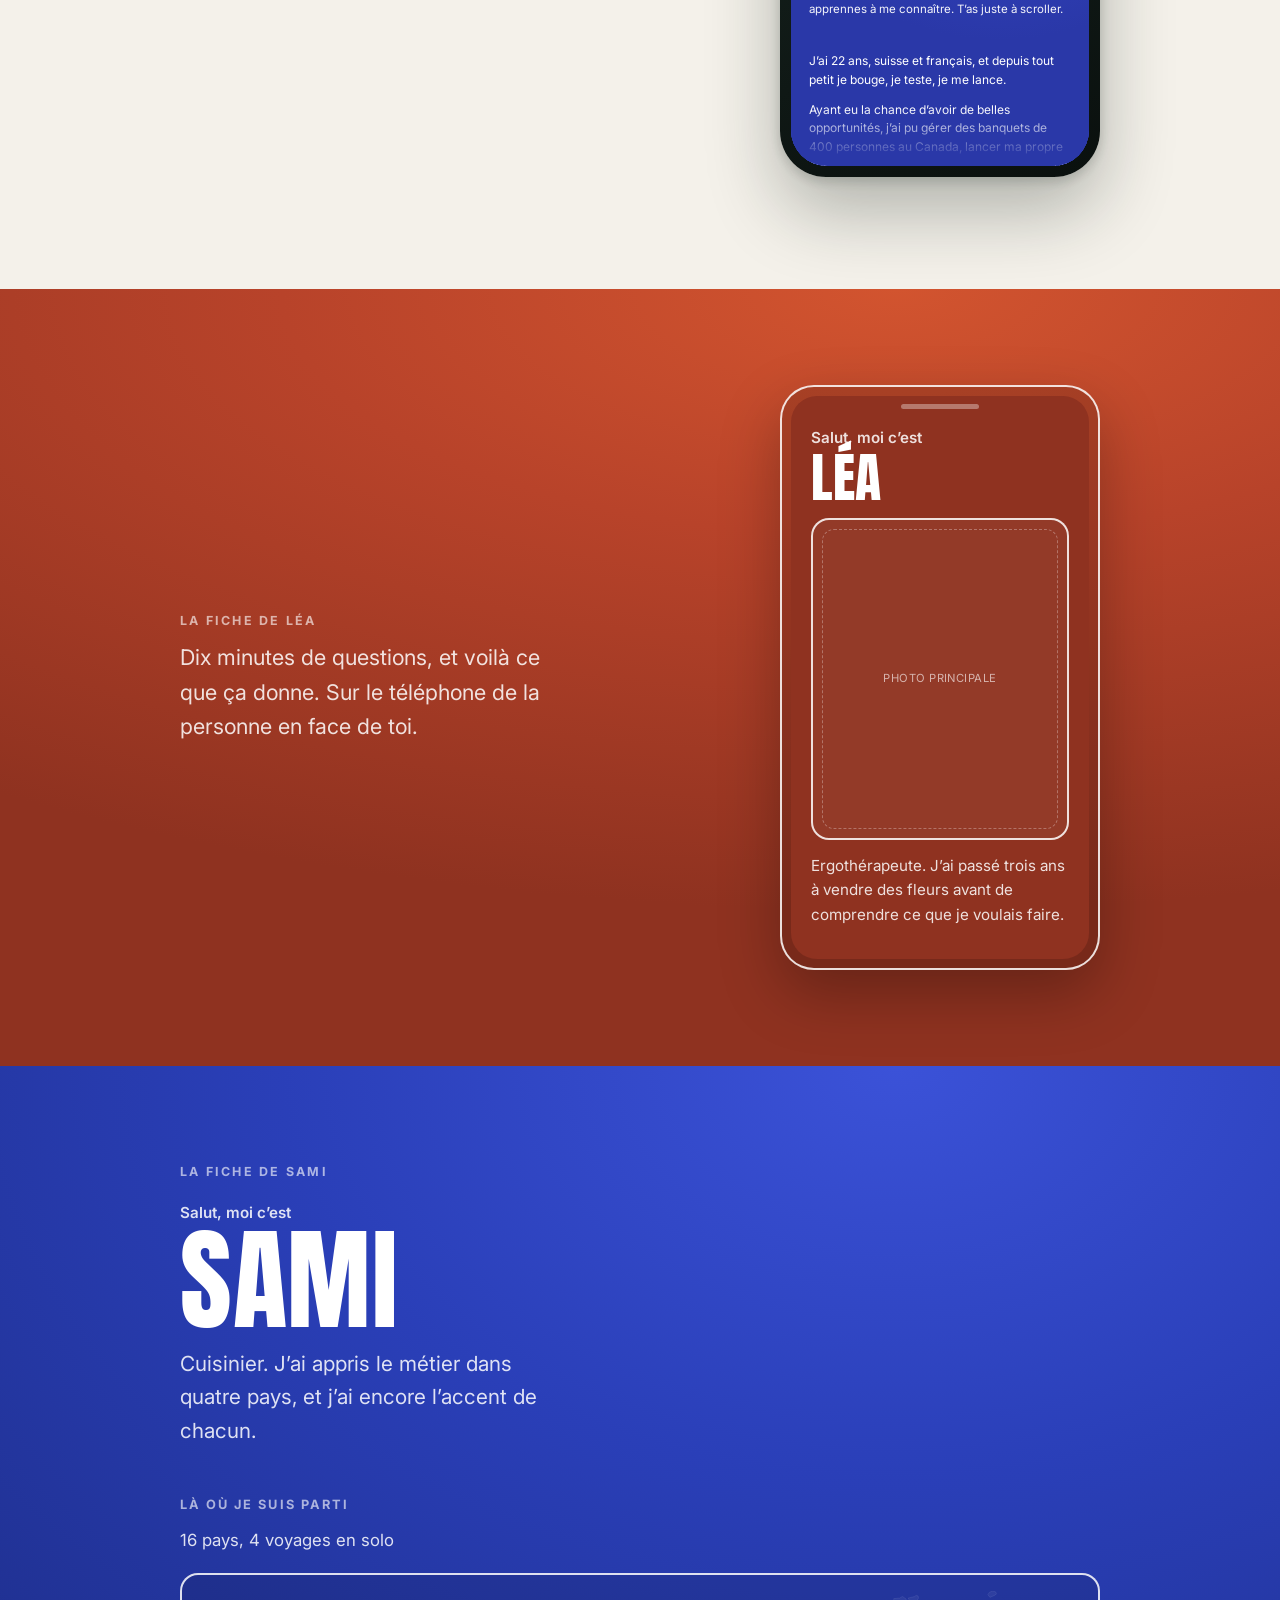
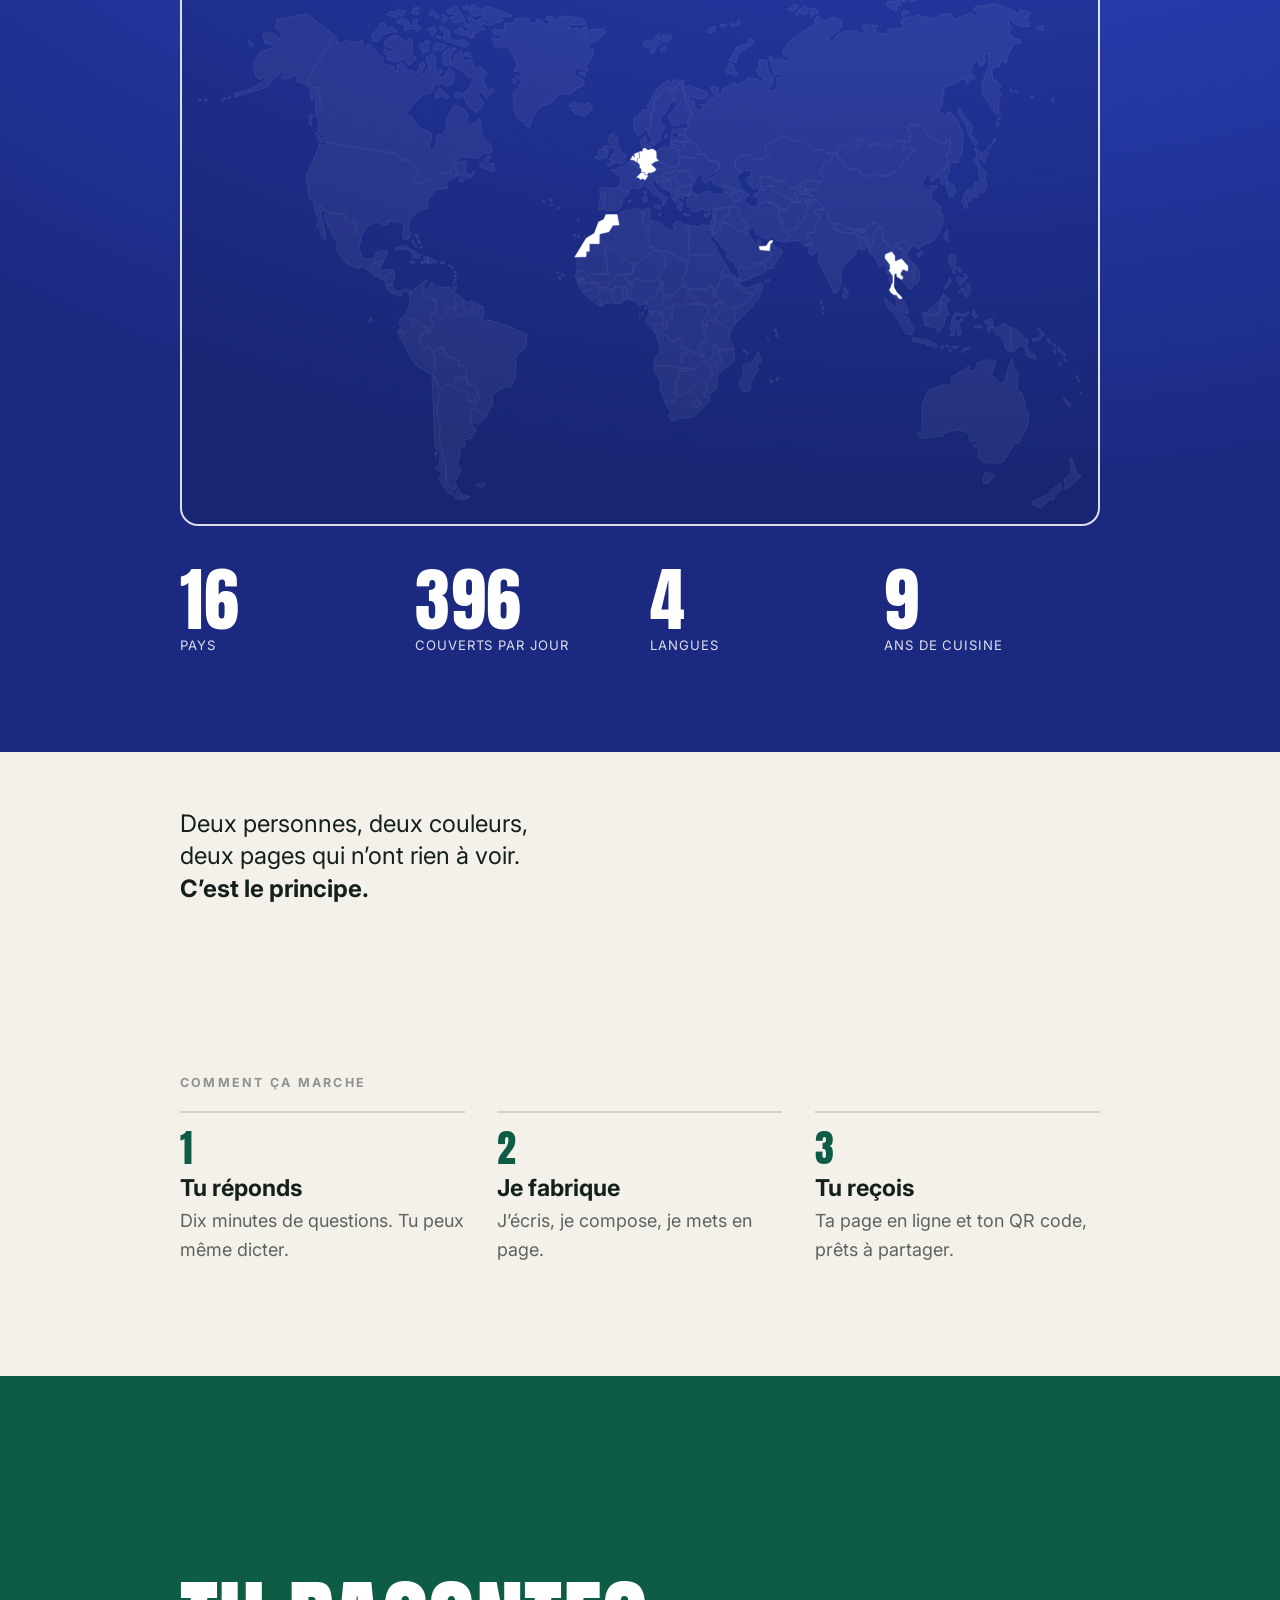
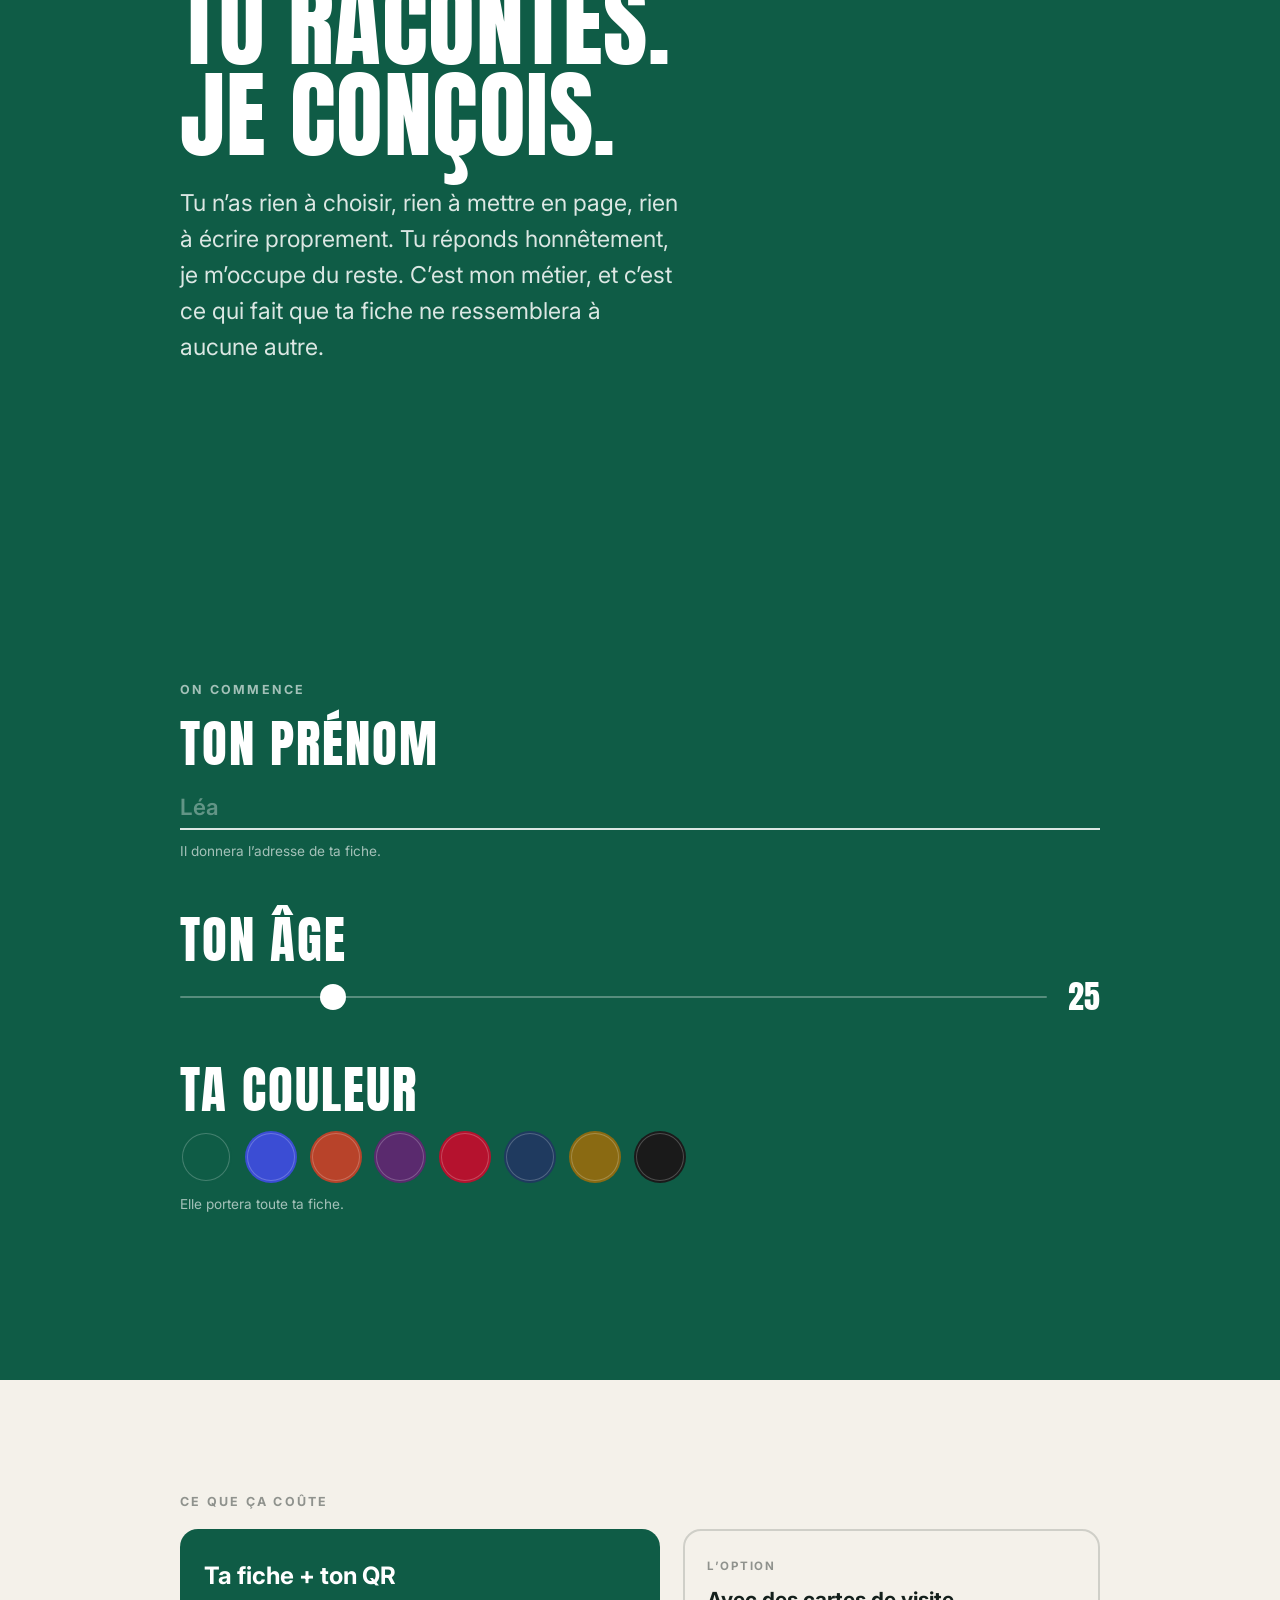
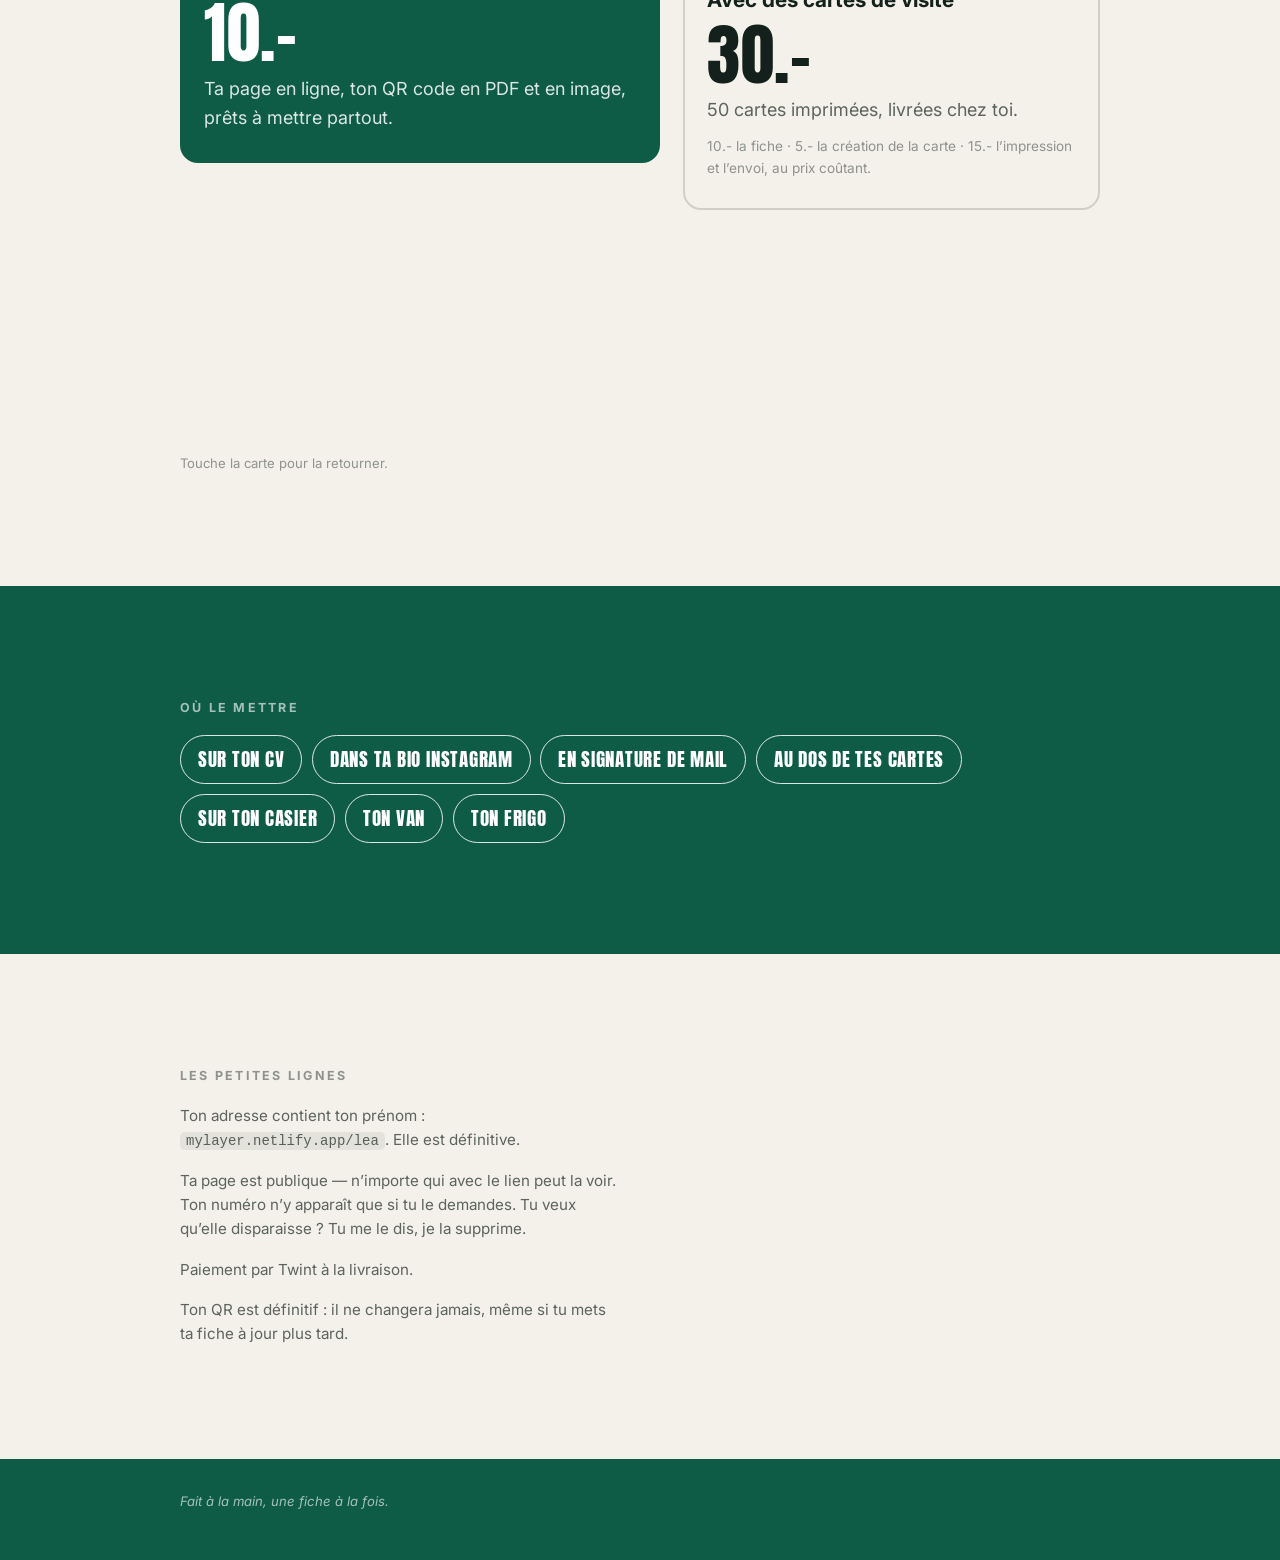
==== commit c865ed47: "Add files via upload" ====
--- a/index.html
+++ b/index.html
@@ -23,7 +23,9 @@
 
 <a class="skip" href="#contenu">Aller au contenu</a>
 
-<!-- ======================= EN-TÊTE ======================= -->
+<!-- ======================= EN-TÊTE =======================
+     Les deux cellules se calent sur les deux colonnes de l’accroche :
+     le logo coiffe le titre, « reprendre » coiffe le QR. -->
 <header class="site-header">
   <a class="logo" href="#" aria-label="MyLayer, accueil">
     <svg class="logo-mark" viewBox="0 0 24 24" aria-hidden="true" focusable="false">
@@ -41,39 +43,61 @@
 
   <!-- ==================================================================
        1 — ACCROCHE
+       Deux colonnes franches séparées d’un filet : l’argument à gauche,
+       la preuve à droite. Plus de moitié d’écran vide.
        ================================================================== -->
   <section class="hero">
     <div class="hero__grid">
-      <div class="hero__inner">
-        <!-- Le CV est en creux, la fiche est pleine. L’image dit l’argument. -->
+
+      <!-- Le CV est en creux, la fiche est pleine. L’image dit l’argument. -->
+      <div class="hero__mot">
         <h1 class="hero__title reveal">
           <em>Ton CV dit<br>ce que t’as fait.</em><br>
           Ta fiche dit<br>qui t’es.
         </h1>
         <p class="hero__sub reveal">
-          Une page perso, un QR code. Dix minutes de questions, et c’est à toi.
+          Ton parcours, tes voyages, ce que tu sais faire.
+          Derrière un QR que tu mets où tu veux.
         </p>
       </div>
 
-      <!-- QR réellement scannable : https://profiladrienredolat.netlify.app
-           Version 3, correction M, 29 modules, zone de silence de 4 modules.
-           Cliquable aussi, pour qui est sur ordinateur et n’a pas son
-           téléphone sous la main. -->
-      <figure class="hero__qr reveal">
-        <a class="qr-carte" href="https://profiladrienredolat.netlify.app"
-           target="_blank" rel="noopener">
-          <svg class="qr" viewBox="0 0 37 37" role="img" aria-label="QR code vers la fiche d’exemple" xmlns="http://www.w3.org/2000/svg" shape-rendering="crispEdges"><rect width="37" height="37" rx="2" fill="#F4F1EA"/><path d="M4 4h7v1h-7zM13 4h2v1h-2zM16 4h1v1h-1zM20 4h1v1h-1zM22 4h3v1h-3zM26 4h7v1h-7zM4 5h1v1h-1zM10 5h1v1h-1zM13 5h1v1h-1zM19 5h1v1h-1zM24 5h1v1h-1zM26 5h1v1h-1zM32 5h1v1h-1zM4 6h1v1h-1zM6 6h3v1h-3zM10 6h1v1h-1zM12 6h2v1h-2zM15 6h1v1h-1zM18 6h1v1h-1zM20 6h1v1h-1zM22 6h1v1h-1zM24 6h1v1h-1zM26 6h1v1h-1zM28 6h3v1h-3zM32 6h1v1h-1zM4 7h1v1h-1zM6 7h3v1h-3zM10 7h1v1h-1zM12 7h1v1h-1zM14 7h1v1h-1zM16 7h3v1h-3zM21 7h1v1h-1zM26 7h1v1h-1zM28 7h3v1h-3zM32 7h1v1h-1zM4 8h1v1h-1zM6 8h3v1h-3zM10 8h1v1h-1zM12 8h1v1h-1zM16 8h1v1h-1zM18 8h1v1h-1zM21 8h4v1h-4zM26 8h1v1h-1zM28 8h3v1h-3zM32 8h1v1h-1zM4 9h1v1h-1zM10 9h1v1h-1zM12 9h1v1h-1zM15 9h2v1h-2zM19 9h3v1h-3zM26 9h1v1h-1zM32 9h1v1h-1zM4 10h7v1h-7zM12 10h1v1h-1zM14 10h1v1h-1zM16 10h1v1h-1zM18 10h1v1h-1zM20 10h1v1h-1zM22 10h1v1h-1zM24 10h1v1h-1zM26 10h7v1h-7zM12 11h1v1h-1zM14 11h2v1h-2zM19 11h1v1h-1zM23 11h1v1h-1zM4 12h1v1h-1zM6 12h5v1h-5zM13 12h1v1h-1zM17 12h2v1h-2zM20 12h2v1h-2zM24 12h1v1h-1zM26 12h5v1h-5zM4 13h6v1h-6zM15 13h1v1h-1zM18 13h1v1h-1zM20 13h9v1h-9zM32 13h1v1h-1zM10 14h3v1h-3zM15 14h2v1h-2zM19 14h1v1h-1zM25 14h2v1h-2zM4 15h1v1h-1zM6 15h4v1h-4zM11 15h2v1h-2zM14 15h1v1h-1zM20 15h1v1h-1zM22 15h3v1h-3zM27 15h3v1h-3zM31 15h1v1h-1zM5 16h1v1h-1zM7 16h2v1h-2zM10 16h2v1h-2zM13 16h3v1h-3zM19 16h1v1h-1zM21 16h1v1h-1zM23 16h1v1h-1zM29 16h2v1h-2zM7 17h1v1h-1zM14 17h1v1h-1zM16 17h1v1h-1zM20 17h1v1h-1zM22 17h7v1h-7zM32 17h1v1h-1zM4 18h3v1h-3zM8 18h5v1h-5zM19 18h2v1h-2zM22 18h1v1h-1zM24 18h1v1h-1zM26 18h2v1h-2zM29 18h2v1h-2zM6 19h2v1h-2zM12 19h2v1h-2zM15 19h2v1h-2zM19 19h1v1h-1zM24 19h2v1h-2zM27 19h1v1h-1zM31 19h1v1h-1zM7 20h1v1h-1zM9 20h2v1h-2zM13 20h1v1h-1zM15 20h1v1h-1zM21 20h1v1h-1zM29 20h2v1h-2zM4 21h1v1h-1zM9 21h1v1h-1zM13 21h1v1h-1zM17 21h1v1h-1zM20 21h1v1h-1zM23 21h6v1h-6zM30 21h1v1h-1zM32 21h1v1h-1zM4 22h1v1h-1zM6 22h1v1h-1zM9 22h2v1h-2zM12 22h1v1h-1zM15 22h1v1h-1zM17 22h3v1h-3zM24 22h2v1h-2zM30 22h1v1h-1zM4 23h1v1h-1zM6 23h2v1h-2zM12 23h6v1h-6zM19 23h2v1h-2zM22 23h1v1h-1zM28 23h1v1h-1zM31 23h1v1h-1zM4 24h1v1h-1zM6 24h6v1h-6zM15 24h1v1h-1zM18 24h1v1h-1zM21 24h8v1h-8zM30 24h3v1h-3zM12 25h1v1h-1zM14 25h1v1h-1zM20 25h3v1h-3zM24 25h1v1h-1zM28 25h5v1h-5zM4 26h7v1h-7zM13 26h4v1h-4zM19 26h1v1h-1zM21 26h1v1h-1zM23 26h2v1h-2zM26 26h1v1h-1zM28 26h3v1h-3zM4 27h1v1h-1zM10 27h1v1h-1zM12 27h3v1h-3zM16 27h1v1h-1zM18 27h3v1h-3zM22 27h3v1h-3zM28 27h1v1h-1zM32 27h1v1h-1zM4 28h1v1h-1zM6 28h3v1h-3zM10 28h1v1h-1zM12 28h2v1h-2zM16 28h1v1h-1zM19 28h3v1h-3zM24 28h5v1h-5zM30 28h1v1h-1zM4 29h1v1h-1zM6 29h3v1h-3zM10 29h1v1h-1zM12 29h2v1h-2zM15 29h2v1h-2zM18 29h1v1h-1zM20 29h3v1h-3zM24 29h1v1h-1zM27 29h1v1h-1zM29 29h4v1h-4zM4 30h1v1h-1zM6 30h3v1h-3zM10 30h1v1h-1zM12 30h3v1h-3zM16 30h1v1h-1zM19 30h3v1h-3zM25 30h7v1h-7zM4 31h1v1h-1zM10 31h1v1h-1zM13 31h5v1h-5zM19 31h2v1h-2zM22 31h3v1h-3zM28 31h2v1h-2zM31 31h1v1h-1zM4 32h7v1h-7zM12 32h1v1h-1zM19 32h1v1h-1zM21 32h1v1h-1zM23 32h1v1h-1zM25 32h1v1h-1zM28 32h3v1h-3z" fill="#14201C"/></svg>
+      <!-- Le motif. Ce n’est pas un QR code et ça n’a jamais eu à en être
+           un : personne ne scanne un écran avec un écran, ni son propre
+           téléphone avec lui-même. C’est un dessin composé à la main, qui
+           emprunte au QR ses trois yeux et sa trame pour dire d’un coup
+           d’œil de quoi ce produit parle. Décoratif, donc inerte : le vrai
+           chemin vers une fiche, c’est le grand téléphone plus bas. -->
+      <div class="hero__droite">
+        <figure class="hero__qr">
+          <svg class="qr-motif" viewBox="0 0 21 21" xmlns="http://www.w3.org/2000/svg"
+         role="img" aria-label="Motif inspiré d’un QR code">
+      <g style="--d:0.000s"><line x1="8.5" y1="0.5" x2="9.5" y2="0.5"/><circle cx="3.5" cy="9.5" r=".36"/><circle cx="8.5" cy="0.5" r=".36"/><circle cx="8.5" cy="18.5" r=".36"/><circle cx="13.5" cy="9.5" r=".36"/><rect class="qr-oeil" x="0.5" y="0.5" width="6" height="6" rx="2.1"/><circle cx="3.5" cy="3.5" r="1.5"/></g>
+      <g style="--d:0.024s"><line x1="0.5" y1="9.5" x2="1.5" y2="9.5"/><line x1="2.5" y1="11.5" x2="2.5" y2="12.5"/><line x1="8.5" y1="13.5" x2="9.5" y2="13.5"/><line x1="10.5" y1="9.5" x2="11.5" y2="9.5"/><line x1="19.5" y1="18.5" x2="19.5" y2="19.5"/><circle cx="0.5" cy="9.5" r=".36"/><circle cx="2.5" cy="11.5" r=".36"/><circle cx="4.5" cy="12.5" r=".36"/><circle cx="8.5" cy="13.5" r=".36"/><circle cx="10.5" cy="9.5" r=".36"/><circle cx="17.5" cy="19.5" r=".36"/><circle cx="18.5" cy="13.5" r=".36"/><circle cx="19.5" cy="18.5" r=".36"/><rect class="qr-oeil" x="14.5" y="0.5" width="6" height="6" rx="2.1"/><circle cx="17.5" cy="3.5" r="1.5"/></g>
+      <g style="--d:0.048s"><line x1="9.5" y1="13.5" x2="9.5" y2="14.5"/><line x1="18.5" y1="8.5" x2="18.5" y2="9.5"/><circle cx="5.5" cy="11.5" r=".36"/><circle cx="8.5" cy="8.5" r=".36"/><circle cx="9.5" cy="13.5" r=".36"/><circle cx="10.5" cy="18.5" r=".36"/><circle cx="12.5" cy="6.5" r=".36"/><circle cx="13.5" cy="12.5" r=".36"/><circle cx="18.5" cy="8.5" r=".36"/><rect class="qr-oeil" x="0.5" y="14.5" width="6" height="6" rx="2.1"/><circle cx="3.5" cy="17.5" r="1.5"/></g>
+      <g style="--d:0.072s"><line x1="15.5" y1="20.5" x2="16.5" y2="20.5"/><circle cx="7.5" cy="9.5" r=".36"/><circle cx="8.5" cy="16.5" r=".36"/><circle cx="12.5" cy="17.5" r=".36"/><circle cx="13.5" cy="20.5" r=".36"/><circle cx="15.5" cy="20.5" r=".36"/><circle cx="19.5" cy="20.5" r=".36"/></g>
+      <g style="--d:0.096s"><line x1="0.5" y1="8.5" x2="0.5" y2="9.5"/><line x1="11.5" y1="19.5" x2="12.5" y2="19.5"/><line x1="13.5" y1="15.5" x2="14.5" y2="15.5"/><line x1="13.5" y1="15.5" x2="13.5" y2="16.5"/><line x1="18.5" y1="11.5" x2="18.5" y2="12.5"/><line x1="19.5" y1="15.5" x2="19.5" y2="16.5"/><circle cx="0.5" cy="8.5" r=".36"/><circle cx="2.5" cy="12.5" r=".36"/><circle cx="8.5" cy="11.5" r=".36"/><circle cx="9.5" cy="3.5" r=".36"/><circle cx="11.5" cy="16.5" r=".36"/><circle cx="11.5" cy="19.5" r=".36"/><circle cx="13.5" cy="15.5" r=".36"/><circle cx="17.5" cy="15.5" r=".36"/><circle cx="18.5" cy="11.5" r=".36"/><circle cx="19.5" cy="15.5" r=".36"/></g>
+      <g style="--d:0.120s"><line x1="1.5" y1="12.5" x2="2.5" y2="12.5"/><line x1="5.5" y1="10.5" x2="6.5" y2="10.5"/><line x1="5.5" y1="10.5" x2="5.5" y2="11.5"/><line x1="10.5" y1="17.5" x2="10.5" y2="18.5"/><circle cx="1.5" cy="12.5" r=".36"/><circle cx="5.5" cy="10.5" r=".36"/><circle cx="8.5" cy="6.5" r=".36"/><circle cx="9.5" cy="10.5" r=".36"/><circle cx="10.5" cy="17.5" r=".36"/><circle cx="11.5" cy="10.5" r=".36"/><circle cx="11.5" cy="13.5" r=".36"/><circle cx="15.5" cy="10.5" r=".36"/><circle cx="17.5" cy="10.5" r=".36"/><circle cx="20.5" cy="17.5" r=".36"/></g>
+      <g style="--d:0.144s"><line x1="11.5" y1="8.5" x2="11.5" y2="9.5"/><line x1="11.5" y1="9.5" x2="11.5" y2="10.5"/><line x1="15.5" y1="19.5" x2="16.5" y2="19.5"/><line x1="15.5" y1="19.5" x2="15.5" y2="20.5"/><circle cx="1.5" cy="9.5" r=".36"/><circle cx="9.5" cy="5.5" r=".36"/><circle cx="10.5" cy="12.5" r=".36"/><circle cx="11.5" cy="5.5" r=".36"/><circle cx="11.5" cy="8.5" r=".36"/><circle cx="11.5" cy="9.5" r=".36"/><circle cx="12.5" cy="2.5" r=".36"/><circle cx="14.5" cy="16.5" r=".36"/><circle cx="15.5" cy="19.5" r=".36"/></g>
+      <g style="--d:0.168s"><line x1="2.5" y1="8.5" x2="3.5" y2="8.5"/><line x1="9.5" y1="17.5" x2="10.5" y2="17.5"/><line x1="11.5" y1="4.5" x2="12.5" y2="4.5"/><line x1="11.5" y1="4.5" x2="11.5" y2="5.5"/><line x1="13.5" y1="18.5" x2="14.5" y2="18.5"/><circle cx="2.5" cy="8.5" r=".36"/><circle cx="9.5" cy="0.5" r=".36"/><circle cx="9.5" cy="17.5" r=".36"/><circle cx="10.5" cy="7.5" r=".36"/><circle cx="11.5" cy="0.5" r=".36"/><circle cx="11.5" cy="4.5" r=".36"/><circle cx="13.5" cy="18.5" r=".36"/><circle cx="15.5" cy="14.5" r=".36"/><circle cx="18.5" cy="9.5" r=".36"/></g>
+      <g style="--d:0.192s"><line x1="5.5" y1="9.5" x2="5.5" y2="10.5"/><line x1="7.5" y1="11.5" x2="8.5" y2="11.5"/><line x1="7.5" y1="11.5" x2="7.5" y2="12.5"/><line x1="9.5" y1="12.5" x2="10.5" y2="12.5"/><line x1="9.5" y1="12.5" x2="9.5" y2="13.5"/><line x1="15.5" y1="9.5" x2="15.5" y2="10.5"/><circle cx="5.5" cy="9.5" r=".36"/><circle cx="7.5" cy="11.5" r=".36"/><circle cx="8.5" cy="4.5" r=".36"/><circle cx="9.5" cy="12.5" r=".36"/><circle cx="10.5" cy="2.5" r=".36"/><circle cx="12.5" cy="19.5" r=".36"/><circle cx="14.5" cy="18.5" r=".36"/><circle cx="15.5" cy="9.5" r=".36"/><circle cx="18.5" cy="17.5" r=".36"/></g>
+      <g style="--d:0.216s"><line x1="3.5" y1="8.5" x2="3.5" y2="9.5"/><line x1="9.5" y1="7.5" x2="10.5" y2="7.5"/><line x1="10.5" y1="11.5" x2="10.5" y2="12.5"/><line x1="12.5" y1="14.5" x2="13.5" y2="14.5"/><line x1="12.5" y1="14.5" x2="12.5" y2="15.5"/><line x1="18.5" y1="12.5" x2="18.5" y2="13.5"/><line x1="19.5" y1="19.5" x2="19.5" y2="20.5"/><circle cx="0.5" cy="11.5" r=".36"/><circle cx="3.5" cy="8.5" r=".36"/><circle cx="9.5" cy="7.5" r=".36"/><circle cx="9.5" cy="19.5" r=".36"/><circle cx="10.5" cy="11.5" r=".36"/><circle cx="12.5" cy="14.5" r=".36"/><circle cx="14.5" cy="13.5" r=".36"/><circle cx="18.5" cy="12.5" r=".36"/><circle cx="19.5" cy="19.5" r=".36"/><circle cx="20.5" cy="11.5" r=".36"/></g>
+      <g style="--d:0.240s"><line x1="10.5" y1="6.5" x2="10.5" y2="7.5"/><line x1="13.5" y1="16.5" x2="14.5" y2="16.5"/><line x1="17.5" y1="17.5" x2="18.5" y2="17.5"/><line x1="19.5" y1="14.5" x2="19.5" y2="15.5"/><circle cx="8.5" cy="20.5" r=".36"/><circle cx="9.5" cy="14.5" r=".36"/><circle cx="10.5" cy="6.5" r=".36"/><circle cx="10.5" cy="20.5" r=".36"/><circle cx="13.5" cy="16.5" r=".36"/><circle cx="14.5" cy="8.5" r=".36"/><circle cx="16.5" cy="20.5" r=".36"/><circle cx="17.5" cy="17.5" r=".36"/><circle cx="19.5" cy="14.5" r=".36"/></g>
+      <g style="--d:0.264s"><line x1="8.5" y1="15.5" x2="8.5" y2="16.5"/><line x1="10.5" y1="1.5" x2="10.5" y2="2.5"/><line x1="12.5" y1="15.5" x2="13.5" y2="15.5"/><line x1="13.5" y1="11.5" x2="13.5" y2="12.5"/><line x1="14.5" y1="15.5" x2="14.5" y2="16.5"/><line x1="16.5" y1="18.5" x2="16.5" y2="19.5"/><line x1="16.5" y1="19.5" x2="17.5" y2="19.5"/><line x1="16.5" y1="19.5" x2="16.5" y2="20.5"/><circle cx="7.5" cy="12.5" r=".36"/><circle cx="8.5" cy="2.5" r=".36"/><circle cx="8.5" cy="15.5" r=".36"/><circle cx="10.5" cy="1.5" r=".36"/><circle cx="10.5" cy="15.5" r=".36"/><circle cx="12.5" cy="4.5" r=".36"/><circle cx="12.5" cy="15.5" r=".36"/><circle cx="13.5" cy="11.5" r=".36"/><circle cx="14.5" cy="15.5" r=".36"/><circle cx="16.5" cy="16.5" r=".36"/><circle cx="16.5" cy="18.5" r=".36"/><circle cx="16.5" cy="19.5" r=".36"/></g>
+      <g style="--d:0.288s"><line x1="2.5" y1="10.5" x2="2.5" y2="11.5"/><line x1="4.5" y1="10.5" x2="5.5" y2="10.5"/><line x1="6.5" y1="12.5" x2="7.5" y2="12.5"/><line x1="14.5" y1="10.5" x2="15.5" y2="10.5"/><circle cx="2.5" cy="10.5" r=".36"/><circle cx="4.5" cy="10.5" r=".36"/><circle cx="6.5" cy="10.5" r=".36"/><circle cx="6.5" cy="12.5" r=".36"/><circle cx="14.5" cy="10.5" r=".36"/><circle cx="15.5" cy="17.5" r=".36"/><circle cx="16.5" cy="11.5" r=".36"/><circle cx="16.5" cy="13.5" r=".36"/></g>
+      <g style="--d:0.312s"><line x1="13.5" y1="14.5" x2="13.5" y2="15.5"/><circle cx="6.5" cy="8.5" r=".36"/><circle cx="13.5" cy="14.5" r=".36"/><circle cx="15.5" cy="12.5" r=".36"/><circle cx="16.5" cy="8.5" r=".36"/><circle cx="19.5" cy="16.5" r=".36"/></g>
+  </svg>
+        </figure>
+
+        <a class="scroll-hint reveal" href="#exemples" aria-label="Descendre">
+          <span class="scroll-hint__label">Regarde</span>
+          <svg class="scroll-hint__arrow" viewBox="0 0 24 38" fill="none" aria-hidden="true">
+            <path d="M12 2v30M4 25l8 9 8-9" stroke="currentColor" stroke-width="2.5"
+                  stroke-linecap="round" stroke-linejoin="round"/>
+          </svg>
         </a>
-        <figcaption>Scanne-le. C’est ma fiche.</figcaption>
-      </figure>
+      </div>
+
     </div>
-    <a class="scroll-hint" href="#exemples" aria-label="Descendre">
-      <span class="scroll-hint__label">Regarde</span>
-      <svg class="scroll-hint__arrow" viewBox="0 0 24 38" fill="none" aria-hidden="true">
-        <path d="M12 2v30M4 25l8 9 8-9" stroke="currentColor" stroke-width="2.5"
-              stroke-linecap="round" stroke-linejoin="round"/>
-      </svg>
-    </a>
   </section>
 
   <!-- Ce que l’accroche ne dit pas : ce que le produit EST.
@@ -88,42 +112,605 @@
   </section>
 
   <!-- ==================================================================
-       2 — LES EXEMPLES  (avant « comment ça marche » : on montre le
-           résultat avant d’expliquer le processus)
+       2 — CE QUE C’EST  (on montre l’objet avant d’expliquer quoi que ce
+           soit : un grand téléphone, la vraie fiche dedans, qui défile
+           sous le doigt du visiteur)
        ================================================================== -->
   <section class="band band--light" id="exemples">
-    <div class="wrap">
-      <p class="surtitre reveal">Ce que tu reçois</p>
-      <h2 class="titre reveal">Quelqu’un scanne,<br>et voilà ce qui s’ouvre.</h2>
-
-      <!-- Le geste, montré : on scanne, ça s’ouvre. Ce QR-ci est un
-           schéma, pas un vrai code — inutile d’essayer de le scanner. -->
-      <div class="sequence" data-sequence aria-hidden="true">
-        <div class="sequence__qr"><svg class="qr-schema" viewBox="0 0 25 25" aria-hidden="true" xmlns="http://www.w3.org/2000/svg" shape-rendering="crispEdges"><rect width="25" height="25" rx="1.5" fill="none"/><path d="M2 2h1v1h-1zM3 2h1v1h-1zM4 2h1v1h-1zM5 2h1v1h-1zM6 2h1v1h-1zM7 2h1v1h-1zM8 2h1v1h-1zM10 2h1v1h-1zM11 2h1v1h-1zM13 2h1v1h-1zM16 2h1v1h-1zM17 2h1v1h-1zM18 2h1v1h-1zM19 2h1v1h-1zM20 2h1v1h-1zM21 2h1v1h-1zM22 2h1v1h-1zM2 3h1v1h-1zM8 3h1v1h-1zM10 3h1v1h-1zM11 3h1v1h-1zM13 3h1v1h-1zM16 3h1v1h-1zM22 3h1v1h-1zM2 4h1v1h-1zM4 4h1v1h-1zM5 4h1v1h-1zM6 4h1v1h-1zM8 4h1v1h-1zM10 4h1v1h-1zM11 4h1v1h-1zM14 4h1v1h-1zM16 4h1v1h-1zM18 4h1v1h-1zM19 4h1v1h-1zM20 4h1v1h-1zM22 4h1v1h-1zM2 5h1v1h-1zM4 5h1v1h-1zM5 5h1v1h-1zM6 5h1v1h-1zM8 5h1v1h-1zM10 5h1v1h-1zM14 5h1v1h-1zM16 5h1v1h-1zM18 5h1v1h-1zM19 5h1v1h-1zM20 5h1v1h-1zM22 5h1v1h-1zM2 6h1v1h-1zM4 6h1v1h-1zM5 6h1v1h-1zM6 6h1v1h-1zM8 6h1v1h-1zM11 6h1v1h-1zM13 6h1v1h-1zM14 6h1v1h-1zM16 6h1v1h-1zM18 6h1v1h-1zM19 6h1v1h-1zM20 6h1v1h-1zM22 6h1v1h-1zM2 7h1v1h-1zM8 7h1v1h-1zM10 7h1v1h-1zM11 7h1v1h-1zM13 7h1v1h-1zM16 7h1v1h-1zM22 7h1v1h-1zM2 8h1v1h-1zM3 8h1v1h-1zM4 8h1v1h-1zM5 8h1v1h-1zM6 8h1v1h-1zM7 8h1v1h-1zM8 8h1v1h-1zM11 8h1v1h-1zM13 8h1v1h-1zM14 8h1v1h-1zM16 8h1v1h-1zM17 8h1v1h-1zM18 8h1v1h-1zM19 8h1v1h-1zM20 8h1v1h-1zM21 8h1v1h-1zM22 8h1v1h-1zM10 9h1v1h-1zM13 9h1v1h-1zM3 10h1v1h-1zM6 10h1v1h-1zM11 10h1v1h-1zM13 10h1v1h-1zM14 10h1v1h-1zM16 10h1v1h-1zM18 10h1v1h-1zM2 11h1v1h-1zM11 11h1v1h-1zM16 11h1v1h-1zM17 11h1v1h-1zM19 11h1v1h-1zM21 11h1v1h-1zM22 11h1v1h-1zM2 12h1v1h-1zM4 12h1v1h-1zM5 12h1v1h-1zM6 12h1v1h-1zM8 12h1v1h-1zM14 12h1v1h-1zM15 12h1v1h-1zM16 12h1v1h-1zM19 12h1v1h-1zM20 12h1v1h-1zM21 12h1v1h-1zM22 12h1v1h-1zM4 13h1v1h-1zM5 13h1v1h-1zM6 13h1v1h-1zM7 13h1v1h-1zM14 13h1v1h-1zM19 13h1v1h-1zM20 13h1v1h-1zM21 13h1v1h-1zM2 14h1v1h-1zM3 14h1v1h-1zM4 14h1v1h-1zM5 14h1v1h-1zM6 14h1v1h-1zM7 14h1v1h-1zM8 14h1v1h-1zM9 14h1v1h-1zM10 14h1v1h-1zM11 14h1v1h-1zM12 14h1v1h-1zM15 14h1v1h-1zM16 14h1v1h-1zM17 14h1v1h-1zM18 14h1v1h-1zM19 14h1v1h-1zM11 15h1v1h-1zM12 15h1v1h-1zM13 15h1v1h-1zM14 15h1v1h-1zM16 15h1v1h-1zM17 15h1v1h-1zM20 15h1v1h-1zM22 15h1v1h-1zM2 16h1v1h-1zM3 16h1v1h-1zM4 16h1v1h-1zM5 16h1v1h-1zM6 16h1v1h-1zM7 16h1v1h-1zM8 16h1v1h-1zM14 16h1v1h-1zM15 16h1v1h-1zM16 16h1v1h-1zM20 16h1v1h-1zM21 16h1v1h-1zM2 17h1v1h-1zM8 17h1v1h-1zM15 17h1v1h-1zM17 17h1v1h-1zM18 17h1v1h-1zM19 17h1v1h-1zM20 17h1v1h-1zM21 17h1v1h-1zM2 18h1v1h-1zM4 18h1v1h-1zM5 18h1v1h-1zM6 18h1v1h-1zM8 18h1v1h-1zM15 18h1v1h-1zM16 18h1v1h-1zM17 18h1v1h-1zM18 18h1v1h-1zM19 18h1v1h-1zM2 19h1v1h-1zM4 19h1v1h-1zM5 19h1v1h-1zM6 19h1v1h-1zM8 19h1v1h-1zM13 19h1v1h-1zM19 19h1v1h-1zM21 19h1v1h-1zM2 20h1v1h-1zM4 20h1v1h-1zM5 20h1v1h-1zM6 20h1v1h-1zM8 20h1v1h-1zM11 20h1v1h-1zM12 20h1v1h-1zM15 20h1v1h-1zM16 20h1v1h-1zM17 20h1v1h-1zM20 20h1v1h-1zM2 21h1v1h-1zM8 21h1v1h-1zM11 21h1v1h-1zM13 21h1v1h-1zM14 21h1v1h-1zM22 21h1v1h-1zM2 22h1v1h-1zM3 22h1v1h-1zM4 22h1v1h-1zM5 22h1v1h-1zM6 22h1v1h-1zM7 22h1v1h-1zM8 22h1v1h-1zM10 22h1v1h-1zM11 22h1v1h-1zM12 22h1v1h-1zM14 22h1v1h-1zM15 22h1v1h-1zM16 22h1v1h-1zM18 22h1v1h-1z" fill="currentColor"/></svg></div>
-
-        <!-- Cadre de taille fixe : le trait pivote à l’intérieur sans
-             déranger la mise en page autour. -->
-        <div class="sequence__lien">
-          <svg class="sequence__trait" viewBox="0 0 120 24" fill="none">
-            <path class="sequence__ligne" d="M2 12h104" stroke="currentColor"
-                  stroke-width="2" stroke-linecap="round"/>
-            <path class="sequence__pointe" d="M100 6l8 6-8 6" stroke="currentColor"
-                  stroke-width="2" stroke-linecap="round" stroke-linejoin="round"/>
-          </svg>
-        </div>
-
-        <div class="sequence__tel">
-          <div class="mini-tel">
-            <div class="mini-tel__ecran">
-              <p class="mini-tel__hi">Salut, moi c’est</p>
-              <p class="mini-tel__nom">LÉA</p>
-              <span class="mini-tel__ligne"></span>
-              <span class="mini-tel__ligne"></span>
-              <span class="mini-tel__ligne"></span>
+    <div class="wrap voila">
+
+      <div class="voila__mot">
+        <p class="surtitre reveal">Ce que tu reçois</p>
+        <h2 class="titre reveal">Voilà ce qui s’ouvre.</h2>
+        <p class="voila__sous reveal">
+          Dix minutes de questions, et ta page existe.<br>
+          Vas-y, fais défiler.
+        </p>
+      </div>
+
+      <!-- La fiche d’Adrien, reproduite en HTML — pas d’iframe, pas d’image :
+           c’est du vrai texte et de vraies photos, et ça défile tout seul
+           dans le cadre, sans toucher au scroll de la page. -->
+      <div class="voila__tel reveal">
+        <div class="tel">
+          <div class="tel__ecran">
+            <div class="tel__page fa" data-fiche tabindex="0" role="region"
+                 aria-label="La fiche d’Adrien : fais défiler pour la lire">
+          <!-- La bascule FR/EN de la vraie fiche : elle reste en place
+               pendant qu'on défile, exactement comme sur le vrai site. -->
+          <div class="fa-lang" aria-hidden="true"><b>FR</b><i>/</i><span>EN</span></div>
+
+          <div class="fa-hero">
+            <figure class="fa-portrait">
+              <img src="assets/images/00_hero_portrait.jpg" alt="Adrien Redolat"
+                   width="560" height="996" loading="lazy" decoding="async">
+            </figure>
+            <p class="fa-hi">Salut, moi c’est</p>
+            <p class="fa-nom">ADRIEN<br>REDOLAT</p>
+            <p class="fa-tag">J’ai fait un petit truc interactif pour que tu
+              apprennes à me connaître. T’as juste à scroller.</p>
+          </div>
+
+          <div class="fa-bloc">
+            <p class="fa-texte">J’ai 22 ans, suisse et français, et depuis tout
+              petit je bouge, je teste, je me lance.</p>
+            <p class="fa-texte">Ayant eu la chance d’avoir de belles opportunités,
+              j’ai pu gérer des banquets de 400 personnes au Canada, lancer ma
+              propre agence web avec de vrais clients, monter une marque de ski,
+              et voyager en solo un peu partout dans le monde.</p>
+            <p class="fa-texte">Hôtellerie, business, création, terrain : je passe
+              de l’un à l’autre sans problème, et c’est exactement là que je me
+              sens le mieux.</p>
+            <ul class="fa-mots">
+              <li>Polyvalent</li><li>International</li><li>Entreprenant</li>
+            </ul>
+          </div>
+
+          <div class="fa-bloc">
+            <h3 class="fa-titre">Mon parcours</h3>
+            <ol class="fa-parcours">
+              <li class="fa-etape">
+                <b class="fa-etape__titre">Agence web — Co-fondateur</b>
+                <span class="fa-etape__lieu">ClickSansBug</span>
+                <span class="fa-etape__desc">Sites web pour PME romandes et alémaniques. Com, ventes et administration.</span>
+              </li>
+              <li class="fa-etape">
+                <b class="fa-etape__titre">Maître d’hôtel / Gérant banquet</b>
+                <span class="fa-etape__lieu">Château Bromont, Québec</span>
+                <span class="fa-etape__desc">~200 couverts/jour, banquets jusqu’à 400 personnes, équipe de 6 à 8 serveurs.</span>
+                <div class="fa-etape__photos">
+                  <figure class="fa-vig"><img src="assets/images/03_bromont_mont.jpg" alt="Bromont" width="440" height="440" loading="lazy" decoding="async"></figure>
+                  <figure class="fa-vig"><img src="assets/images/06_montreal_skyline.jpg" alt="Montréal" width="440" height="440" loading="lazy" decoding="async"></figure>
+                  <figure class="fa-vig"><img src="assets/images/04_canada_riviere.jpg" alt="Québec" width="440" height="440" loading="lazy" decoding="async"></figure>
+                </div>
+              </li>
+              <li class="fa-etape">
+                <b class="fa-etape__titre">Management hôtelier</b>
+                <span class="fa-etape__lieu">Un an de formation</span>
+                <span class="fa-etape__desc">6 mois de pratique (cuisine, service, restaurant étoilé Michelin, réception) + 6 mois de cours.</span>
+              </li>
+              <li class="fa-etape">
+                <b class="fa-etape__titre">Agent logistique</b>
+                <span class="fa-etape__lieu">FS Trading, Bussigny</span>
+                <span class="fa-etape__desc">Préparation de commandes, gestion des stocks (sec, réfrigéré, surgelé).</span>
+              </li>
+              <li class="fa-etape">
+                <b class="fa-etape__titre">Agent de sécurité</b>
+                <span class="fa-etape__lieu">Protectas, Lausanne · 9 mois</span>
+                <span class="fa-etape__desc">Surveillance de bâtiments et de centres d’accueil.</span>
+              </li>
+              <li class="fa-etape">
+                <b class="fa-etape__titre">Commis de cuisine</b>
+                <span class="fa-etape__lieu">Parker, Etoy</span>
+                <span class="fa-etape__desc">Travail en cuisine, service rapide et rigueur.</span>
+              </li>
+              <li class="fa-etape">
+                <b class="fa-etape__titre">Stagiaire communication</b>
+                <span class="fa-etape__lieu">Nestlé — Nescafé / Starbucks</span>
+                <span class="fa-etape__desc">Affiches, supports visuels, idéation de packaging.</span>
+              </li>
+              <li class="fa-etape">
+                <b class="fa-etape__titre">Stage marketing</b>
+                <span class="fa-etape__lieu">Mosh l’agence, Nyon</span>
+                <span class="fa-etape__desc">Observation et découverte du métier en agence.</span>
+              </li>
+              <li class="fa-etape">
+                <b class="fa-etape__titre">Vendeur</b>
+                <span class="fa-etape__lieu">Quiksilver, Hossegor (France)</span>
+                <span class="fa-etape__desc">Conseil client et vente en boutique.</span>
+              </li>
+              <li class="fa-etape">
+                <b class="fa-etape__titre">Coach football — équipe féminine</b>
+                <span class="fa-etape__lieu">Pully · 3 saisons</span>
+                <span class="fa-etape__desc">Entraînement et encadrement d’une équipe sur 3 ans.</span>
+              </li>
+            </ol>
+          </div>
+
+          <div class="fa-bloc">
+            <h3 class="fa-titre">Là où je suis parti</h3>
+            <p class="fa-sous">16 pays, 4 voyages en solo</p>
+            <div class="fa-carte">
+            <svg version="1.1" aria-hidden="true" focusable="false"
+            xmlns="http://www.w3.org/2000/svg"
+            xmlns:xlink="http://www.w3.org/1999/xlink"
+            viewBox="30.767 241.591 784.077 458.627">
+            <g>
+            <path d="M512.674,502.797l3.526,2.403l1.046-0.052l8.757-3.008l0.994,3.206l-0.701,2.706l-1.893,1.503l-4.729-0.302l-6.769-4.158L512.674,502.797L512.674,502.797z"/>
+            <path class="visited" d="M528.466,468.135l0.753,3.008l8.522,0.752l0.596-6.172l1.644-0.897l0.448-2.257l-2.688,0.753l-2.99,4.521L528.466,468.135L528.466,468.135z"/>
+            <path d="M545.85,435.383l1.374,10.771l3.423,0.752l0.32,1.937l-2.455,2.049l4.573,3.691l8.885-3.198l0.709-3.786l5.593-3.491l2.145-8.091l1.599-1.722l-1.659-2.887l5.412-3.347l-0.691-0.968l-2.498,0.155l-0.226,2.299l-3.354-0.033l-0.062-3.068l-1.079-1.288l-1.815,1.649l0.052,1.515l-2.739,1.036l-5.059-0.319l-6.568,6.881L545.85,435.383L545.85,435.383z"/>
+            <path d="M450.679,420.438v3.984l1.142,2.152l0.82-0.096l1.409-2.566l-0.821-1.15l-0.319-2.844l-1.089-1.012L450.679,420.438L450.679,420.438z"/>
+            <path d="M507.47,420.549l4.149,5.411l-1.218,1.427l-2.939-0.51l-3.646-3.268l0.196-2.146L507.47,420.549L507.47,420.549z"/>
+            <g>
+            <path class="mainland" d="M437.366,547.461l2.948,11.003l-0.069,3.478l-4.313,4.633l-0.647,7.527l16.597,0.147l5.395,1.954l4.45-0.58l-2.594-3.251l0.01-9.282l5.101-0.217v-3.621l-4.142-0.172l-0.829-8.575l-1.746,0.024l-0.943-0.848l-1.027,0.054l-1.365,2.646h-5.255l-1.22-1.227l0.363-1.738l-1.436-2.101L437.366,547.461L437.366,547.461z"/>
+            <path d="M435.577,544.453l1.504,1.953l1.945-1.842l-0.571-1.909l-0.483-0.035L435.577,544.453L435.577,544.453z"/>
+            </g>
+            <g>
+            <path class="mainland" d="M279.05,600.613l1.677,1.571l-6.371,9.467l-2.239,2.479l0.777,10.813l4.918,5.974l-4.132,7.209l-3.129,1.35h-3.579l1.003,5.627l-5.593,1.92l1.34,4.729l-3.354,10.701l4.141,3.38l-2.239,5.515l-3.804,5.975l2.014,4.165l-4.918,0.786l-4.028-4.951l-0.674-15.432l-6.258-26.209l1.893-9.163l-4.028-11.713l2.68-15.204l2.463-2.931l-0.605-2.222l3.164-2.888l7.054,0.483l3.942,4.21l4.555,0.078l4.668,2.853l-1.375,3.217l0.329,3.25l6.612-0.312L279.05,600.613L279.05,600.613z"/>
+            <path d="M264.745,687.564l0.225,4.951l3.803-0.337l3.242-2.144l-5.48-1.124L264.745,687.564L264.745,687.564z"/>
+            </g>
+            <path d="M430.46,403.459l-0.562,1.167l0.483,0.83l2.015-0.415h1.711l1.857,1.572l3.95-0.717l2.904-1.729l0.743-1.167l-0.112-1.504l-2.611-1.954l-3.501,0.035l-0.294,1.988l-3.683,1.797L430.46,403.459L430.46,403.459z"/>
+            <g>
+            <path class="mainland" d="M672.961,609.067l-0.303,21.938l-3.371,2.472l-0.303,2.161l4.598,3.086l11.35-2.161h5.826l2.145-3.095l12.879-2.472l9.198,2.784l-0.614,3.708l1.228,3.708l7.055-1.236l0.303,1.851l-4.599,3.396l1.53,1.236l3.37-1.236l-0.917,10.2l6.44,4.944l3.683-1.236l1.841,1.852l10.735-1.548l10.123-16.381l3.682-0.925l7.357-13.596l1.841-11.739l-4.599-5.869l1.842-1.236l-3.684-11.436l-3.984-2.783l0.614-15.448l-3.684-2.782l-0.916-8.652h-1.842l-6.138,20.392l-3.37,0.312l-7.668-7.728l4.297-11.437l-7.971-1.547l-8.896,2.472l-2.454,7.104l-3.984,0.925l-0.304-4.944l-16.252,9.889l0.304,3.708l-2.454,3.397h-6.139l-13.19,5.56L672.961,609.067L672.961,609.067z"/>
+            <path d="M728.775,668.089l-1.531,6.181l0.304,4.322l4.599-0.312l5.213-8.03L728.775,668.089L728.775,668.089z"/>
+            </g>
+            <path d="M508.931,418.674l-0.873,1.486l4.071,5.342l1.418-0.458l2.334,2.446l1.011-4.287l2.533,0.406l-0.104-1.229l-4.165-3.646l-0.795,2.143L508.931,418.674L508.931,418.674z"/>
+            <path d="M442.708,411.084l-0.319,0.527l5.801,5.981l2.127-3.13l-0.078-1.234l-1.857-2.256L442.708,411.084L442.708,411.084z"/>
+            <path d="M616.256,457.908l-1.134,2.049l2.938,5.584l0.087,4.357l0.535,1.166l3.449,0.061l1.953-1.875l1.418,0.855l0.285,2.652l1.133-0.708l0.069-3.389l-0.951-0.112l-0.596-2.879l-2.403-0.086l-0.596-1.6l1.469-1.962l0.024-0.97h-4.269L616.256,457.908L616.256,457.908z"/>
+            <path class="visited" d="M414.019,391.704l-0.554,1.383l5.947,3.925l0.4,0.051l0.375-1.094l0.837-0.588l-1.336-1.499h-0.916l-1.255-1.426L414.019,391.704L414.019,391.704z"/>
+            <path d="M404.493,493.496l3.146-0.25l5.16,7.295l-4.789,3.613l-3.466-0.892l-4.66,0.062l-0.752,2.73l-3.907,0.19l-1.071-1.461l1.385-4.442L404.493,493.496L404.493,493.496z"/>
+            <path d="M457.092,414.066l0.139,4.305l1.452,3.025l5.454,0.095l2.455-1.737l2.412-0.959l-0.588-2.75l0.545-1.469l-1.228-0.641l-1.687,0.139l-1.323,1.332l-5.549,0.043L457.092,414.066L457.092,414.066z"/>
+            <path d="M478.504,538.385l3.691-0.078l-0.959,3.232l-0.935,0.812h-1.142l-0.812-2.187L478.504,538.385L478.504,538.385z"/>
+            <path d="M411.512,515.288h1.833l0.104-5.204l2.315-3.363l-0.104-5.852l-2.102-0.052l-3.604,2.816l1.504,2.87L411.512,515.288L411.512,515.288z"/>
+            <path d="M689.038,515.08l-2.489,3.018l2.04,0.641l1.149-1.608L689.038,515.08L689.038,515.08z"/>
+            <path d="M238.631,561.361l7.114-3.104l2.351,0.226l1.565,6.534l10.839,3.604l1.79,5.523l4.469,0.562l1.902,4.729l-1.34,4.278l-7.27,0.562l-2.68,6.872l-5.705-0.112l-1.79-0.337l-3.293,3.197l-1.625-0.156l-5.593-12.957l1.547-2.316l0.545-9.163l-1.383-5.455L238.631,561.361L238.631,561.361z"/>
+            <path d="M286.631,618.464l5.402-10.391l0.198-8.73l10.079-6.501h5.645l4.435-7.512l0.804-14.418l-1.815-3.855l10.684-9.751l0.406-10.761l-14.514-7.105l-17.53-5.48l-8.264-0.812l2.221-4.669l-0.604-7.104l-1.808-0.596l-2.671,5.308l-1.4,1.754l-3.595-1.59l-12.093,4.261l-4.028-5.073l0.648-5.299l-3.804,3.872l-4.201-2.265l-0.424,0.597l0.009,1.841l3.622,1.945l-5.437,5.73l-3.432-0.034l-3.475-3.535l-3.933,0.121l-0.484,4.2l2.256,2.739l-2.663,8.532l-3.112,0.241l-4.953,3.13l-1.21,6.146l4.296,4.599l0.787-0.89l3.017-0.812l2.576,4.34l7.374-3.164l2.861,0.165l1.971,6.976l10.52,3.337l1.815,5.564l4.478,0.537l2.135,5.314l-1.443,4.729l1.884,2.474l-0.276,3.683l5.048-0.477l4.625,5.844l-0.363,4.105l2.74,2.316l-6.57,9.95L286.631,618.464L286.631,618.464z"/>
+            <g>
+            <path d="M222.121,463.112l-1.089-0.337l-0.086,2.101l1.34,1.349l0.917-1.349L222.121,463.112L222.121,463.112z"/>
+            <path d="M224.29,466.397l-1.504,0.838l1.417,2.021l0.752-1.011L224.29,466.397L224.29,466.397z"/>
+            <path d="M229.14,467.91l-1.591-0.087l0.165,1.012l1.167,1.687l1.002-1.099L229.14,467.91L229.14,467.91z"/>
+            <path d="M228.388,465.896l-2.593-1.099l-0.501-2.609l1.002-0.425l1.003,2.023l1.002,0.76L228.388,465.896L228.388,465.896z"/>
+            <path d="M225.881,460.588l-1.34-0.337l-0.251-1.686l-1.417-0.501l0.917-0.926l1.668,0.588l1.253,0.762L225.881,460.588L225.881,460.588z"/>
+            </g>
+            <path d="M616.108,453.561l1.34,1.833l4.528,0.034l-0.458-2.507L616.108,453.561L616.108,453.561z"/>
+            <path d="M454.56,594.589l1.858,0.57l-0.26,5.314l1.911,0.26l4.391-3.959l5.273,0.57l1.399-3.545l6.673-6.095l-8.013-9.223l-0.104-1.514l-0.883-0.26l-2.43,2.24l-6.31,0.154l-0.884,7.866l-2.479,0.57L454.56,594.589L454.56,594.589z"/>
+            <path d="M456.418,382.861l1.297,2.135l-0.519,1.703l0.086,1.349l0.476,1.616l2.68-1.521l3.329,0.086l2.334,0.959h5.922l1.729-4.141l1.037-1.564v-1.045l-3.717-5.23l-3.285-1.305l-2.68-0.303l-2.335,0.743l0.088,2.351l-3.241,4.098L456.418,382.861L456.418,382.861z"/>
+            <path d="M191.823,483.228l-0.043,3.154h0.726l2.472-4.615h-1.677L191.823,483.228L191.823,483.228z"/>
+            <g class="visited">
+            <path class="mainland" d="M151.767,281.182l1.72,2.602l0.864,3.475l4.305,1.081l3.017-3.25l2.585,1.306l7.321,0.647l5.169-2.17l0.864,7.157h3.017v-3.034l3.017,0.216l7.538,8.895l4.953,3.035l-2.584,4.123l1.081,1.081l9.673,1.953l0.216,4.34l2.585,0.433l0.648-6.51l4.089-1.08l3.017,4.556l6.457,3.034l3.233,0.647l2.152-2.602l0.216-4.124l3.873-2.387l1.288,3.476l-3.449,6.077l0.432,3.033l1.937-3.033l3.873-3.475l0.216-4.556l-2.152-3.476l0.648-2.817l5.169-2.603l2.369,1.738l0.432,15.188l3.657-3.25l2.152,1.305l-3.017,5.204l3.873,0.865l5.602-8.679l4.737,4.986l-1.936,8.895l-4.737,2.603l-4.521-2.169l-8.177,1.736l0.864,2.818l-2.152,3.476l-6.673,1.521l-7.538,5.86l-6.673,8.896l-0.864,2.817l4.521,1.737l1.72,4.339l6.241,6.293l9.906,4.339l-2.152,9.975l-0.216,2.818l2.585,1.736l3.449-4.555l0.432-8.679l5.385-0.216l2.584-4.988l0.433-7.589l6.889-13.45l8.609,3.034l4.521,6.293l-1.937,6.292l3.449,1.954l8.394-5.646l2.368,15.404l7.754,9.327l0.216,4.771l-8.609,2.17l-4.088,4.338l-8.609-1.953l-4.305-0.217l-7.538,5.86l4.521-1.081l5.601-1.08l1.081,1.305l-1.504,4.771l0.216,4.34l2.585,1.736l2.584-0.648l1.296-1.953h1.72l-2.801,5.205l-5.385,0.215l-2.368,3.476h-3.017l-0.864-2.603l4.305-4.338l-5.169,1.737l-0.233-7.374l-1.487-0.863l-4.521,1.953l-0.432,3.691h-10.338l-8.832,6.08l-11.842,3.908l-1.288-1.738l5.964-8.902l-3.388-3.261l-2.152-4.132l-4.383-3.346l-4.702-0.389l-8.428-5.904l-61.122-10.043l-1.011-4.142l-5.602-5.204v-4.339l0.865-3.907l-0.433-2.168l-2.152-2.171l-0.432-3.475l5.602-3.908l-3.449-18.653l-4.737-0.217l-4.305-5.645L151.767,281.182L151.767,281.182z"/>
+            <path d="M130.684,350.117l-1.47,2.818l0.51,1.996l0.959,0.598l-0.225,0.812l-1.029,0.294l0.294,2.965l1.106,1.115l0.882-0.959l-1.106-2.887l0.657-2.299l1.616-2.152l-1.175-1.997L130.684,350.117L130.684,350.117z"/>
+            <path d="M135.542,367.008l-1.323,0.52l2.429,2.818l0.588,3.336l2.429,2.592l2.058-0.371v-3.406l-2.498-1.557L135.542,367.008L135.542,367.008z"/>
+            <path d="M268.15,295.833l-1.53,1.547l1.34,2.126l6.328,0.77l-4.028-4.252L268.15,295.833L268.15,295.833z"/>
+            <path d="M191.105,270.143l0.19,3.475l-6.898,7.148l1.729,5.791l4.979-1.348l2.878-4.253l7.278-2.706l5.938-0.389l-4.599-5.022l-2.299,1.737l-1.729-0.579l-0.959-2.126l-2.109-2.126L191.105,270.143L191.105,270.143z"/>
+            <path d="M200.113,259.908l-1.53,2.706l7.477,2.706l2.68-4.055l1.15,2.707h1.919l3.639-4.055l-4.409-1.158l-1.729-1.348l-2.299,2.316L200.113,259.908L200.113,259.908z"/>
+            <path d="M213.148,265.318l-5.938,2.508v1.928l7.667,2.896l-1.729,1.928l1.15,2.507l4.789-2.126h4.028l1.919,3.086l3.259-3.285l-0.77-3.095l-2.68,0.968l-0.38-3.863l1.34-2.316h-1.34l-2.109,1.349l-0.959,0.769l0.579,2.707l-1.53,1.158l-2.299-0.19l-0.579-3.476L213.148,265.318L213.148,265.318z"/>
+            <path d="M221.005,259.329l-0.579,1.927l3.639,1.738l2.68-1.547l-0.19-1.158L221.005,259.329L221.005,259.329z"/>
+            <path d="M223.875,256.044l-2.679,0.968l0.19,1.35l5.938-0.389l-0.19-1.349L223.875,256.044L223.875,256.044z"/>
+            <path d="M236.72,259.329l-0.38,1.348l-0.959,1.349v1.929l3.639-0.579l3.83,3.285h1.34v-3.285l-3.83-4.253L236.72,259.329L236.72,259.329z"/>
+            <path d="M246.497,263.191l1.53,1.738l-1.34,2.316l0.959,2.507l4.218-2.317v-1.736l-2.49-2.896L246.497,263.191L246.497,263.191z"/>
+            <path d="M252.055,258.75l0.19,3.086h5.178l1.34,1.158l-0.19,1.348l-4.599,0.58l3.259,4.443l4.409,0.77l6.128-2.705l-8.817-13.33l-2.68,1.738l0.19,2.316l-3.069-1.158L252.055,258.75L252.055,258.75z"/>
+            <path d="M207.399,280.576l-7.278,1.928l-4.219,3.673l0.38,4.054l7.667,2.317l-1.729,3.864l-5.558-3.477l-1.53,2.896l3.639,2.507l-0.19,4.054l5.558,1.547l6.708-0.389l1.149-2.126l4.979,5.601l3.449-1.157l0.579-3.864l2.49,1.737l0.38-3.864l-3.068-1.928l0.19-12.162l-2.68-2.126l-2.87,3.864L207.399,280.576L207.399,280.576z"/>
+            <path d="M230.782,289.073l-2.489-1.158l-1.34,1.737l2.68,4.253l0.19,4.054l5.749-3.475v-5.022l2.109-2.126l-2.109-1.547h-3.449L230.782,289.073L230.782,289.073z"/>
+            <path d="M243.048,287.335l-4.028,3.285l0.959,4.054h2.49l1.149-2.126l1.729,1.737l1.729-0.19l4.599-3.864L243.048,287.335L243.048,287.335z"/>
+            <path d="M242.659,280.956l-0.959,1.928l4.218,1.548l1.15-1.738L242.659,280.956L242.659,280.956z"/>
+            <path d="M240.169,273.617l-4.218,0.579l-2.49,2.315l4.599,0.19l-1.34,3.475l0.959,1.548l1.34-0.19l3.259-5.212L240.169,273.617L240.169,273.617z"/>
+            <path d="M247.456,272.27l-2.299,0.77l0.38,3.086l3.83,2.507l0.19,1.927l-1.149,1.159l0.579,3.864l14.755,4.823l4.028,1.349l4.028-3.475l-4.789-3.864l-4.409,1.158l-6.128-0.579l-2.299-2.316l-0.579-6.371l-3.83-1.928L247.456,272.27L247.456,272.27z"/>
+            <path d="M259.523,292.357l-4.218-0.39l-4.979,1.927l-2.68,3.666l0.769,10.043l8.238,0.39l7.857,3.864l5.559,6.371l4.218-0.19l-1.15,5.981l-3.829,6.371l-4.218,1.926l-3.069-0.578l-1.53-1.348l-2.299,3.086l0.959,3.086l3.259,0.189l4.028-1.928l3.449,8.886l8.626,5.603l5.938-7.529l-4.979-8.108l2.878-3.284l4.028,6.758l7.278-6.371l-1.339-2.896l-4.98,1.548l-3.448-9.466l3.259-5.403l-6.518-6.949l-3.639,2.507l-3.449-7.529l-7.277,0.968l-1.919-9.076l-5.938,4.055l-0.579,5.021h-3.259l0.38-4.443L259.523,292.357L259.523,292.357z"/>
+            <path d="M262.021,274.006v1.738l-4.218,0.968l1.149,1.927l4.789,1.928l5.368,0.58l3.831,2.705l3.829-2.127l-2.681-2.705h3.449l2.109-2.316l5.178-0.77v-1.158l-2.878-1.928l0.379-2.127l8.048,1.348l11.886-4.633l-4.41-1.348l1.15-1.547h9.197l1.531-1.547l-18.593-6.569l-4.41-1.547l-4.789,3.476l-5.368-4.443l-2.878-0.19l-0.579,3.675l-3.638-3.285l-4.218,1.349l0.769,2.126l6.328,1.35l-0.38,3.086l3.449,2.125l8.438-2.125l0.19,2.896l-6.898,3.285l-4.218-3.285l-3.83,0.389l3.83,5.411l-1.919,0.969l-2.878-2.508l-2.109,1.348l1.919,3.666h3.259l-0.769,3.475l-2.68-0.389l-3.449-3.674L262.021,274.006L262.021,274.006z"/>
+            <path d="M244.941,327.159l-3.657,4.599l-0.225,5.065l3.198-1.841h3.881l2.74,2.533l2.515-2.076L244.941,327.159L244.941,327.159z"/>
+            <path d="M289.466,386.977l-9.136,8.748l0.916,2.074l11.186,4.141l1.599-2.758l-0.916-4.599l-3.657,0.458l-2.057-2.299l3.423-3.449L289.466,386.977L289.466,386.977z"/>
+            </g>
+            <path d="M438.023,546.597l8.912-0.155l1.808,2.567l-0.069,1.893l0.665,0.605h4.426l1.271-2.499h1.808l0.734,0.742l2.479-0.069l0.735,8.714l4.287,0.139v0.675l11.521,5.195l0.536,1.012h2.411l-0.268-3.648l-4.356-2.092l0.269-2.766l1.876-4.392l4.287-0.139l-3.683-12.224l0.068-5.195l5.826-9.11l0.068-1.278l-0.874-0.477l0.035-2.472l-1.062-0.095l-1.072-1.366l-17.59-0.795l-3.226,3.138l-5.28-3.475l-1.858,1.141l-1.348,11.35l-3.337,2.575l-1.003,2.283l0.179,3.381l-6.017,4.918l-1.6-0.726l0.216,0.94L438.023,546.597L438.023,546.597z"/>
+            <path d="M443.452,519.229l4.028,4.356l1.59-2.057l2.532,0.104l0.544-2.006l2.49-1.556l5.169,3.562l2.982-2.956l11.574,0.51l-10.736-11.082l1.443-0.897l0.198-1.954l-2.438-1.149h-3.58l-5.766,5.715l-0.197,2.351l-4.573-0.146l-0.146,1.003l-2.982-0.305l-2.688,5.108L443.452,519.229L443.452,519.229z"/>
+            <path d="M439.424,526.551l-0.052,1.255l4.131,0.104l0.146,10.728l-3.777-0.104l-2.187-1.703l-1.693,0.951l-0.078,0.476l0.873,0.423l0.251,2.204l-2.334,2.006l0.501,1.057l2.585-2.006h1.244l0.396,1.2l1.644,0.7l5.271-4.46l-0.104-3.259l1.099-2.653l3.38-2.507l0.907-8.479l-2.402,0.009l-2.783,3.812L439.424,526.551L439.424,526.551z"/>
+            <path class="visited" d="M423.787,402.82l-3.771,4.011l0.078,0.405l1.547-0.483l1.393,1.937l2.352-0.83l1.625,1.263l0.667-0.38l2.005-3.146l-0.511-0.484l-1.979-0.051l-0.959-1.963L423.787,402.82L423.787,402.82z"/>
+            <path d="M388.484,521.562l3.697-2.617l4.6-0.806l4.693,1.013l-2.395-3.622l-0.701-2.213l0.701-6.544l-4.192,0.198l-1.9-1.814l-3.994,0.104l-1.901,0.304l0.198,4.425l-1.002,0.406l-1.203,2.215l3.095,3.62L388.484,521.562L388.484,521.562z"/>
+            <g>
+            <path d="M261.391,683.51l-3.691,8.109l6.371,0.674l0.112-5.403L261.391,683.51L261.391,683.51z"/>
+            <path d="M260.137,682.239l-2.775,3.068l-0.337,3.604l-5.368-3.043l-5.705-8.221l-1.677-2.932l2.351-3.043l-0.225-3.83l-2.68-1.124l-2.126-1.572l0.449-2.144l2.792-0.787l0.562-12.387l-4.356-2.48l-2.844-64.477l0.735-1.278l5.567,12.836l1.781,0.035l0.579,2.049l-2.369,2.868l-2.723,15.448l3.873,11.895l-1.79,9.007l6.31,26.485l0.666,15.49l4.521,5.229L260.137,682.239L260.137,682.239z"/>
+            <path d="M241.717,649.833l-1.115,1.686l0.562,2.932l1.115,0.112l0.562-3.718L241.717,649.833L241.717,649.833z"/>
+            </g>
+            <path d="M428.031,519.428l2.783,2.561l-0.199,3.959l15.266-0.354l1.245-1.399l-4.375-4.711l-0.648-1.703l2.784-5.212l-1.893-3.458l-1.591-0.855v-1.755l1.841-1.202l0.104-5.463l-1.46-0.164l-0.024,2.87l-6.414,11.972l-3.925,0.199l-2.688,1.85L428.031,519.428L428.031,519.428z"/>
+            <g>
+            <path class="mainland" d="M594.498,386.128l-2.99,7.521l-4.124-0.217l-4.349,9.518l3.691,4.701l-7.606,10.504l-3.907-0.658l-2.611,3.285l0.648,1.971l3.043,0.217l1.521,3.5l3.044,0.658l9.344,12.04v6.129l4.563,2.844l4.996-0.873l6.303,3.719l7.605,2.187l3.691-0.439l4.132-0.441l8.687-5.688l2.828,0.44l1.08,2.567l2.396,0.718l3.26,4.813l-2.17,4.814l1.306,3.285l3.69,1.312l0.647,3.942l4.35,0.439l0.647-1.971l6.302-3.285l3.907,0.217l4.563,5.03l3.043-1.312l1.954,0.216l0.873,2.412l1.521,0.216l2.169-3.06l8.688-3.285l7.823-9.413l2.61-8.974l-0.217-5.912l-3.259-0.656l1.953-2.188l-0.434-3.501l-8.255-8.314v-4.157l2.386-3.062l2.388-1.098l0.216-2.412h-6.085l-1.089,3.285l-2.828-0.656l-3.475-3.718l2.17-5.688l3.043-3.285l2.827,0.217l-0.434,5.031l1.521,1.313l3.691-3.717l1.306-0.216l-0.433-2.844l3.476-4.158l2.61,0.216l1.521-4.813l1.781-0.942l0.182-3l-1.729-1.815l-0.147-4.736l3.329-0.217l-0.216-12.214l-2.334,1.4L694.267,377l-3.897-0.009l-11.298-6.354l-8.16-9.837l-8.281-0.086l-2.107,1.833l2.68,6.137l-0.935,5.758l-3.335,1.383l-1.876-0.147l-0.139,5.696l1.954,0.441l3.476-1.53l4.563,2.187v2.188l-3.26,0.216l-2.611,5.688l-2.386,0.215l-8.472,11.16l-8.902,3.941l-6.086,0.441l-4.124-2.844l-5.869,3.068l-6.302-1.971l-1.521-4.158l-10.642-0.657l-5.646-9.188h-2.386l-1.92-4.262L594.498,386.128z"/>
+            <path d="M671.802,472.655l-2.064,0.579l-1.487,1.833l1.236,2.411l1.814,0.163l2.066-1.832l0.492-2.411L671.802,472.655L671.802,472.655z"/>
+            </g>
+            <path d="M234.326,498.251l-1.781-0.182l-11.773,9.707l-1.245,3.414l-1.608,0.182l0.717,7.546l-4.105,10.07l4.46,3.776l5.714,0.363l3.924,5.757l5.705,0.183l-0.182,4.312h2.135l2.316-7.909l-2.144-2.694l0.536-5.031l4.46-0.363l-0.536-11.688l-9.993-3.232l-2.316-6.293L234.326,498.251L234.326,498.251z"/>
+            <path d="M202.905,502.745l1.202,2.352l0.977,1.297l-1.314,3.898l-2.507-1.764l-4.097-3.752v-2.48L202.905,502.745L202.905,502.745z"/>
+            <path d="M205.904,469.846v1.1l4.599,0.086l2.169-1.263l0.337,0.926l4.512,1.098l4.011,3.622l-0.917,1.262l0.165,1.436l3.345,0.839l3.345-1.514l1.504-1.513l-2.169-1.098l-11.194-6.569l-3.924-0.424L205.904,469.846L205.904,469.846z"/>
+            <g>
+            <path d="M350.01,490.264l-1.642,0.942l1.175,0.941l1.409-0.708L350.01,490.264L350.01,490.264z"/>
+            <path d="M354.046,492.165l-1.071,0.951l0.762,1.409l1.832-0.821L354.046,492.165L354.046,492.165z"/>
+            <path d="M351.704,494.836l-1.375,0.821l1.479,1.979l1.168-0.612L351.704,494.836L351.704,494.836z"/>
+            </g>
+            <path d="M484.555,437.794l1.062,0.771l-3.294,3.119l-1.573-0.052l-1.167-0.821l0.156-1.529l2.386-0.155L484.555,437.794L484.555,437.794z"/>
+            <path d="M437.202,398.921h2.567h1.263l2.049,1.461l3.795-3.155l-3.683-2.627l-3.648-1.765l-2.498,0.45l-3.389,2.178L437.202,398.921L437.202,398.921z"/>
+            <path class="visited" d="M422.257,384.234l3.086-0.5v-2.178l2.584-0.425l1.418,1.427l1.495,0.164l2.334-1.012l2.083,0.588l1.832,1.592l0.251,5.955l1.832,2.438l-2.411,0.337l-4.003,2.515l0.338,0.839l3.579,3.354l-0.251,1.677l-3.328,1.677l-3.085,0.086l-0.753,1.59h-1.581l-0.752-1.676l-2.749-0.675l-0.088-2.767l-1.39-0.77l0.114-1.861l-0.406-1.328l-1.982-1.824l0.414-2.854l2.161-1.011L422.257,384.234L422.257,384.234z"/>
+            <g class="visited">
+            <path d="M427.123,370.076l-3.586,3.968l-0.13,2.584l1.635,4.263l2.559-0.484l-0.319-3.483l1.764-1.971l-0.034-1.548l-1.245-3.223L427.123,370.076L427.123,370.076z"/>
+            <path d="M428.979,377.354l-1.062,0.229v1.583l1.128,0.875l0.997-0.25l-0.243-1.503L428.979,377.354z"/>
+            <path d="M432.306,375.848l-0.949,0.23l-1.056,0.968l0.448,1.954l1.292,0.507l-1.334,0.535l-0.255,0.685h2.005l0.602-1.099l-0.768-0.378l0.25-0.962l0.916-1.205l-0.25-1.042L432.306,375.848z"/>
+            </g>
+            <path d="M508.991,499.771l-0.493,2.903l3.424-0.052l0.052-4.271l-1.253-0.77L508.991,499.771L508.991,499.771z"/>
+            <path d="M256.23,485.371l-0.761,1.616l0.917,1.228l1.141-0.994L256.23,485.371L256.23,485.371z"/>
+            <path d="M242.434,481.533l-4.573-2.991l-2.887-1.021l-0.578,5.521l0.578-0.047l0.761,1.461l0.994-1.15l2.896-0.77l2.516,0.536L242.434,481.533L242.434,481.533z"/>
+            <path d="M424.625,435.764l-3.526-1.186l-14.677,2.758l-3.198,2.429l1.953,10.088l-5.835,0.233l-3.509,5.646l-8.359,2.005l0.025,4.105l27.532,21.048l4.692,0.398l15.654-12.231l-1.565-1.971l-2.938-0.398l-1.764-2.955V453.5l-1.177-1.184l0.199-3.155l-3.13-3.155l-0.389-3.354l1.366-0.986l-0.59-3.553L424.625,435.764L424.625,435.764z"/>
+            <g>
+            <path class="mainland" d="M213.986,529.43l-4.088,2.541l-0.294,3.771l-0.821,1.234l2.576,2.473l-1.115,1.219l0.259,3.113l4.607,1.098l6.976-8.256l-0.017-2.878l-3.345-0.216L213.986,529.43L213.986,529.43z"/>
+            <path d="M183.533,531.443l-0.536,2.378l-0.994,1.002l0.683,1.228l1.754-0.69l0.838-1.461l-0.536-1.537L183.533,531.443L183.533,531.443z"/>
+            </g>
+            <g>
+            <path class="mainland" d="M462.562,363.299l-4.84-0.173l-3.068,1.875l-0.043,1.392l1.987,1.875l6.182,1.047L462.562,363.299L462.562,363.299z"/>
+            <path d="M452.236,364.042l-1.308,0.44l1.308,0.226l0.595,0.69l0.711-0.852l-0.709-1.215L452.236,364.042z"/>
+            <path d="M452.792,365.792l-1.862,0.833l-0.643,1.111l0.643,0.722l2.362-0.875l1.137-0.752L452.792,365.792z"/>
+            </g>
+            <path d="M466.16,449.222l2.308,0.062l4.495,1.244l2.135,0.061l2.646-2.213h1.234l2.249,1.245h2.845l0.51-0.035l1.798,5.17l0.51,1.668l0.477,2.498l-0.85,0.622l-1.461-0.734l-1.686-5.498l-1.521-0.111l-0.111,1.867l1.012,3.232l8.1,10.027l0.173,4.305l-2.359,2.723l-22.163-0.251L466.16,449.222L466.16,449.222z"/>
+            <path d="M496.224,493.859l-0.216-5.093l3.423-3.992l0.926,0.709l1.686,5.637l8.091,6.023l-1.47,1.808l-5.922-5.091L496.224,493.859L496.224,493.859z"/>
+            <g class="visited">
+            <path class="mainland" d="M402.565,416.322h-11.014l-2.222-1.004l-1.071,0.078l-1.297,2.696l0.458,2.775l4.21,0.389l0.536,1.771l-1.833,10.33l0.078,1.851l2.981,1.617l3.439,0.232l6.881-1.694l3.363-4.233l0.077-4.313l5.965-5.395l0.302-2.386l-5.428-0.078L402.565,416.322L402.565,416.322z"/>
+            <path d="M374.265,458.444l-1.513,0.873l0.7,0.709L374.265,458.444L374.265,458.444z"/>
+            <path d="M369.009,458.608l-1.875,0.476l0.935,1.418h1.407L369.009,458.608L369.009,458.608z"/>
+            <path d="M364.549,457.191l-1.176,1.184l1.643,1.418l0.935-2.126L364.549,457.191L364.549,457.191z"/>
+            <path d="M413.578,426.877l-1.375,0.467l0.304,1.235h1.988l0.839-0.925L413.578,426.877L413.578,426.877z"/>
+            </g>
+            <path d="M489.982,508.606l6.292-14.005l6.25,0.035l5.541,4.814l-0.39,3.968h4.296l0.44,2.386l6.95,4.157l4.286,0.217l-8.15,8.756l-11.194,3.449h-2.773l-4.944-4.219l-1.953-0.82l-3.786-5.576l-2.499,0.035l-0.294-2.559L489.982,508.606L489.982,508.606z"/>
+            <path d="M453.072,340.202l1.79,0.786l1.104,2.074l-1.104,1.436l-5.55,6.068l-0.952,3.199l1.271,4.633l4.278,3.199l5.706-2.715l4.598-0.64l4.279-6.872l-3.173-7.512l-3.018-7.192l0.477-4.633l-1.901-0.32l-0.492-3.38l-2.559-4.175l-2.836,1.962l-1.114,4.556l-3.008-1.807l-4.185-1.021l-0.934,1.09l1.607,1.453l2.931-0.053l2.359,3.812L453.072,340.202L453.072,340.202z"/>
+            <g>
+            <path d="M281.194,678.393l-2.273-0.25l-2.265,1.521l1.642,1.781L281.194,678.393L281.194,678.393z"/>
+            <path d="M283.459,677.252l-0.752,2.411l-2.144,1.901l0.13,0.631l3.655-1.4l1.513-1.901L283.459,677.252L283.459,677.252z"/>
+            </g>
+            <g class="visited">
+            <path class="mainland" d="M412.973,393.588l-1.91,0.467l-3.82,4.158l-1.149,0.078l-1.53-1.081l-0.993,0.233l-0.762,2.386l-5.584,0.155l0.156,1.236l3.82,2.543l4.435,3.543l-0.077,4.236l-2.368,4.157l5.126,2.464l5.204,0.154l1.606-1.85l3.286,0.078l0.916,0.848l3.285-0.233l1.686-2.162l-2.145-2.541l-0.155-1.616l0.458-1.771l-1.071-1.539l-1.833,0.535l-0.232-1.383l4.054-4.469v-2.697l-2.348-0.767l-1.432-0.987L412.973,393.588L412.973,393.588z"/>
+            <path d="M276.163,517.285l5.058,3.154l-2.646,5.255l-0.959,1.21l-2.809-1.615l0.079-5.663L276.163,517.285L276.163,517.285z"/>
+            <path d="M540.023,586.93l-1.972,0.129l-0.129,1.722l1.313,0.269l1.972-0.925L540.023,586.93L540.023,586.93z"/>
+            <path d="M516.857,562.666l0.656,1.461h1.055l0.526-1.857L516.857,562.666L516.857,562.666z"/>
+            <path d="M258.823,489.822l-0.917,0.847l0.683,1.383l1.296-0.38L258.823,489.822L258.823,489.822z"/>
+            <path d="M428.039,418.016l-1.687,1.695l-0.154,1.538l1.374,0.847l0.536-0.076l0.303-2.24L428.039,418.016L428.039,418.016z"/>
+            <path d="M254.095,484.065l-1.296,0.535l0.458,1.149l1.521-0.994l-0.303-0.311L254.095,484.065L254.095,484.065z"/>
+            </g>
+            <path d="M435.438,526.646l-0.104,2.151l-4.875-0.104l-2.982,5.766l7.012,7.667l1.736-1.453l-0.052-1.503l-1.192-0.554v-1.057l2.688-1.701l2.387,1.807l2.638,0.052l-0.054-9.067l-4.176-0.196l-0.052-1.903L435.438,526.646L435.438,526.646z"/>
+            <g>
+            <path class="mainland" d="M400.629,367.984l-1.582,2.395l0.631,0.959h3.648v1.6l-0.952,1.278l0.632,3.354l2.058,3.994l1.581,3.672l2.533,0.959l1.105,1.92l-0.155,1.755l-1.582,0.959l-0.156,0.795l1.106,0.64l-0.951,1.279l-2.221,0.959l-4.279-0.477l-6.664,3.035l-2.221-1.115l6.345-3.674l-0.796-0.477l-3.328-0.32l2.058-3.033l0.319-2.56l2.696-0.319l-0.475-4.953l-3.174-0.155l-0.95-1.115l0.155-3.674l-1.901,0.156l1.901-6.388l3.492-2.56L400.629,367.984L400.629,367.984z"/>
+            <path d="M393.974,378.693l-2.853,0.32l-0.156,2.56l1.901,1.278l2.058-0.475l0.796-1.436L393.974,378.693L393.974,378.693z"/>
+            </g>
+            <path d="M495.144,415.596l2.827,3.691l3.527,1.625l2.169-0.01l3.726-1.01l0.935-1.461l-11.021-4.123L495.144,415.596L495.144,415.596z"/>
+            <path d="M399.091,513.179l0.968,2.273l2.524,3.959l1.4-0.052l3.819-2.171l-0.268-12.354l-2.957-0.864l-4.141,0.112L399.091,513.179L399.091,513.179z"/>
+            <g>
+            <path class="mainland" d="M292.587,282.398l-1.176,1.877l2.118,2.117l-0.942,2.118l3.06,3.994l3.761-1.176l4.936-0.466l5.644,6.111l3.761,10.104l-3.051,6.345l4.227-0.708l2.354,1.409l0.232,3.06l-5.168,0.233l2.818,2.817l3.526,0.709l-7.754,10.339l-0.942,6.345l1.643,5.169l-1.176,3.06l2.118,6.578l3.993,4.469l1.176-0.232l2.584-0.709l0.233,3.76l1.642,2.352l3.052-0.234l2.353-8.695l7.053-8.697l10.581-4.227l6.578-8.229l3.05,1.408h6.345l5.17-5.168l6.346-2.584l0.708-3.994l-3.993-3.527l-3.526-1.175l-1.885-4.937l4.469-2.584l7.054,3.76l2.353-2.584l-3.761-2.117l7.996-10.813l-1.409-4.702l-3.761-0.232l1.408-4.228l4.703-2.118l9.637-8.461l-2.816-3.053l-10.814,0.941l-5.645,5.646l3.295-7.287l-3.762-0.942l-2.117,3.761l-3.051-2.585l-8.464,0.941l2.353-3.76l13.865-0.467l-3.527-4.702l-15.04-2.817l-6.11,0.941l0.233,3.061l-6.345-2.118l0.232-2.118l-4.47,0.941l-0.942,2.353l4.703,1.642l-4.936,3.527l-3.527-3.994l-4.936-1.408l-0.709,3.76h-4.937l-1.885-3.994l-7.754-1.176l-4.228,2.117l-0.233,2.818l-5.402-0.709l-3.294,1.409l0.234,3.293v1.644l-6.111,1.176l-2.818-1.877l-1.885,3.052l2.819,3.06l5.878-0.709l0.467,1.885l-4.469,2.118L292.587,282.398L292.587,282.398z"/>
+            <path d="M311.396,319.066l1.409,2.119l-0.708,2.584h-1.409l-1.885-2.119l0.467-1.643L311.396,319.066L311.396,319.066z"/>
+            <path d="M370.159,313.189l3.993,1.176l-0.234,3.293l-4.227-2.118l-0.942-1.176L370.159,313.189L370.159,313.189z"/>
+            </g>
+            <path d="M366.719,497.006l-0.111,0.959l5.98-0.086l0.304-0.891l-0.13-0.898l-1.721,0.7L366.719,497.006L366.719,497.006z"/>
+            <path d="M369.77,505.304l2.629,4.046l3.423-2.974l3.511-0.155l2.922,3.881l2.48,1.635l0.933-1.816l0.83-0.466l-0.061-3.993l-1.65-4.737l-5.065,0.562l-6.267-0.501l-0.034,1.606L369.77,505.304L369.77,505.304z"/>
+            <g>
+            <path d="M427.184,522.134l-0.396,1.703l1.191,0.648l1.143-0.855l-0.397-1.755L427.184,522.134L427.184,522.134z"/>
+            <path d="M430.771,526.697l-0.054,1.202l3.924,0.198l-0.052-1.356L430.771,526.697L430.771,526.697z"/>
+            </g>
+            <g>
+            <path class="mainland" d="M453.004,427.213l-0.096,1.15l4.003,2.014l1.911,0.734l-1.003,1.055l-2.23,0.227l-0.319,1.01l0.771,1.738l2.498,1.33l1.09,0.096l0.138-2.981l1.635-1.972l-4.46-5.272l0.589-1.789l1.046-0.043l1.591,1.279l1.002-0.501l0.319-1.79l3.732,0.534l1.134-3.239l-1.953,1.375l-5.731-0.14l-3.726,1.929L453.004,427.213L453.004,427.213z"/>
+            <path d="M461.69,438.442l1.408,0.043l0.589,0.873h2.05l1.363-0.501l0.459,0.553l-0.907,1.192l-4.002,0.139l-0.728-0.959l-0.77-0.458L461.69,438.442L461.69,438.442z"/>
+            </g>
+            <path d="M183.456,491.11l5.126,3.752l5.169-6.423l-0.881-1.331l-1.764-0.062v-3.761l-1.322-0.804l-4.002,1.192l1.53,3.526L183.456,491.11L183.456,491.11z"/>
+            <path d="M368.196,502.356l1.211,2.395l3.396-2.922l0.035-0.899l-4.003-0.579L368.196,502.356L368.196,502.356z"/>
+            <path d="M261.399,510.654l6.241,5.652l-2.481,2.87l-0.199,1.703l3.259,3.362l-0.078,3.232l-5.67,2.16l-3.397-4.59l0.726-5.515l-1.452-4.105L261.399,510.654L261.399,510.654z"/>
+            <path d="M194.408,488.742l7.987-0.303l2.369,2.817l-1.478-0.338l-2.844,0.121l-3.717,3.492l-1.59,3.536l-1.046-0.555l-0.009-3.872l-2.299-1.539L194.408,488.742L194.408,488.742z"/>
+            <path d="M443.417,407.816l-3.051,2.515h-3.095l-0.372,2.178l1.418,0.372l0.709-1.055l1.114,0.977l0.891,3.112l6.109,2.853l0.605-0.691l-6.197-6.396l0.631-1.166l5.888-0.226l0.596-1.876l-3.838,0.111L443.417,407.816L443.417,407.816z"/>
+            <path d="M231.845,477.159l2.974,0.311l-0.354,3.648l-0.294,1.919l-3.466-0.19l-0.614,0.926l-1.063-0.077l-0.38-1.997l3.656-0.304l-0.225-2.073l-1.677-0.691L231.845,477.159L231.845,477.159z"/>
+            <path d="M444.386,403.01l-1.003,1.573l0.078,2.403l1.599,0.82l4.919,0.147l6.854-5.774l0.034-1.279l-0.742-0.371l-4.953,2.248L444.386,403.01L444.386,403.01z"/>
+            <g>
+            <path d="M639.517,513.628l-0.241,1.971l5.869,9.862h1.711l12.23,20.461l4.894,0.492l2.445-7.148l-3.916-2.464l-0.734-3.941L639.517,513.628L639.517,513.628z"/>
+            <path d="M697.475,540.891l1.954,2.396l-1.271,3.596v0.684h2.887l1.021-8.989l0.934,0.26l1.694,8.212l1.615,0.434l1.53-3.512l-1.53-5.308l-1.271-2.31l3.993-2.911l-0.935-1.288l-3.819,2.48h-1.021l-1.866-2.74l0.597-1.201l3.146-1.539l4.754,1.453l1.444-0.089l3.568-3.335l-1.442-1.451l-3.312,2.565h-2.127l-3.224-1.538l-2.29,0.086l-2.55,4.106l-1.616,7.105L697.475,540.891L697.475,540.891z"/>
+            <path d="M718.791,524.805l-1.616,3.935l2.549,3.337h0.849l1.105-2.223l0.597-0.77l-1.105-1.201l-1.617-0.597L718.791,524.805L718.791,524.805z"/>
+            <path d="M723.805,537.729l-3.482,0.77l-1.021,1.115l0.847,1.453l2.291-0.855l1.442-0.855l2.126,1.712l0.935-0.771l-1.693-2.057L723.805,537.729L723.805,537.729z"/>
+            <path d="M666.045,548.854l-2.377,1.625l0.51,1.364l7.564,1.712l3.82,0.684l1.615,1.712l4.331,0.345l2.04,1.711l1.867-0.432l1.702-1.539l-3.146-1.452l-2.715-2.308l-7.053-1.713L666.045,548.854L666.045,548.854z"/>
+            <path d="M690.768,556.295l-1.865,1.029l1.104,1.201l2.715-1.027L690.768,556.295L690.768,556.295z"/>
+            <path d="M693.991,555.526l0.338,1.625l1.954,0.51l0.761-0.942l-0.848-1.288L693.991,555.526L693.991,555.526z"/>
+            <path d="M698.668,559.805l-2.377,0.347l2.126,1.798h1.694L698.668,559.805L698.668,559.805z"/>
+            <path d="M699.342,556.979l-0.511,1.027l3.821,0.596l2.974-1.711l-1.694-0.511l-2.715,0.771l-1.021-0.856L699.342,556.979L699.342,556.979z"/>
+            <path d="M711.833,557.583l-4.416,3.683l0.423,0.942l1.866-0.345l2.205-2.059l4.331-0.597l-0.848-1.452L711.833,557.583L711.833,557.583z"/>
+            <path d="M734.126,532.446l-3.604,0.406l-2.315,1.693l0.959,1.938l3.925,0.726v0.727l-2.48,2.015l1.201,4.192l1.201,0.078l1.037-4.115h1.919l0.806,4.027l9.361,7.746l0.241,6.051l3.198,3.467l1.442-0.077l0.319-21.369l-5.438-3.785l-5.125,3.467l-1.843,1.132l-3.043-1.937l-0.078-6.128L734.126,532.446L734.126,532.446z"/>
+            <path d="M690.689,519.532l-1.997,7.503l-10.831,3.656l-3.241-3.804l-1.573,0.433l2.939,11.34l4.398,0.493l5.869,2.222v2.222l2.688-0.493l3.916-5.42v-4.435l2.204-4.435l2.445,0.491l-2.938-6.163l-0.449-3.968L690.689,519.532L690.689,519.532z"/>
+            </g>
+            <path d="M394.915,383.085l-0.786,5.187l-6.975,2.56h-2.223l-1.582-1.115v-0.96l3.492-2.238l-0.951-1.92l0.156-2.714l3.018,0.155l1.383-3.25l-0.183,2.887l2.344,1.858L394.915,383.085L394.915,383.085z"/>
+            <path d="M486.378,444.899l-1.365,4.348l1.771,5.213l2.031-7.616v-1.633L486.378,444.899L486.378,444.899z"/>
+            <path d="M595,509.688l3.958-1.938l2.352-8.505l-0.104-10.441l13.468-14.54v-3.447l2.774-1.081l-0.104-3.984l-2.991-5.817l1.712-3.121l3.742,3.449l4.808,0.216v1.938l-1.495,1.616l0.318,0.863l2.567,0.104l0.536,2.904h0.752l1.928-3.449l0.958-9.042l3.207-2.265l0.104-3.12l-1.279-2.481l-2.031-0.104l-7.951,5.256l0.5,3.38l-5.584-0.019l-1.97-2.41l-1.072,0.138l0.363,3.354l-12.075-0.863l-7.485-3.337l-0.397-4.106l-4.988-3.094l-0.06-6.371l-3.423-3.916l-7.867,0.752l0.855,3.424l3.854,3.12l-6.665,13.641l-4.46,0.337l-0.734,1.644l4.392,4.062l-0.216,4.105l-4.486-0.069l-0.484,2.04l3.727-0.164l0.104,1.616l-2.671,1.4l1.711,3.232l3.312,1.08l2.031-1.504l0.959-2.688l1.177-0.535l1.392,1.398l-0.424,3.449l-0.96,1.617l0.217,2.8L595,509.688L595,509.688z"/>
+            <path d="M502.793,433.637l-1.348,6.664l-5.585,4.65l0.354,2.195l5.455,0.371l8.688,7.07l4.857-0.138l0.13-1.634l1.78-1.91l2.49,1.409l0.329-0.312l-4.815-6.405l-2.282-0.139l-3.033-3.898l0.604-2.868l0.926-0.121l0.319-1.271l-4.132-4.348L502.793,433.637L502.793,433.637z"/>
+            <path d="M507.409,427.516l-1.057,1.098l0.104,1.738l1.314,1.842l4.658,5.101l-0.709,2.04h-0.812l-0.406,2.04l2.637,3.371l2.43,0.207l4.865,6.732l2.732,0.208l2.126,1.529l0.104,3.062l8.411,4.9h3.139l1.927-1.634l2.43-0.104l1.418,3.268l9.085,1.262l0.27-3.337l3.007-1.089l0.139-1.193l-2.395-3.268l-5.334-4.287l2.801-2.55l-0.198-1.124l-3.511-0.544l-1.486-11.843l-0.173-2.723l-9.518-3.641l-4.218,0.951l-2.36,2.896l-2.092-0.139l-0.604,0.511l-4.66-0.303l-5.878-4.288l-2.188-2.394l-1.003,0.24l-1.808,2.066L507.409,427.516L507.409,427.516z"/>
+            <path d="M366.261,340.521l-1.693-0.959l-2.283,1.443l-1.962,1.814l0.052,1.013l2.541,0.319l-0.156,1.815l-0.898,0.908l0.217,0.588l2.541,0.164v2.938l3.656,0.641l2.17,1.229l2.437,0.104l4.186-2.083l3.231-4.271l0.053-2.887l-1.963-1.66l-1.642-1.392l-0.743,0.536l-1.115,1.443l-1.271-0.164l-1.271-1.393l-1.642,0.156l-2.386,1.979l-1.437,1.547l-0.795-0.69l-0.053-1.712l0.795-0.536L366.261,340.521L366.261,340.521z"/>
+            <g class="visited">
+            <path class="mainland" d="M423.233,409.391l-0.535,1.356l0.146,1.478l2.065,2.412l3.25-0.113l7.175,8.334l4.479,1.297l2.646,2.498l0.631,5.695l1.417-0.828l1.229-3.104l-0.303-2.229l2.101-0.19l0.304-1.263l-5.922-2.834l-5.619-5.523l-2.238-3.303l-0.545-3.137l2.861-0.684l-0.734-2.066l-1.755-1.478l-1.513-0.069l-2.108,0.58l-1.99,2.781l-1.201,0.795l-1.858-1.141L423.233,409.391L423.233,409.391z"/>
+            <path d="M440.668,431.898l-1.253-0.674l-4.278,0.674l0.146,1.158l3.847,1.937l0.579,0.631l1.012,0.147L440.668,431.898L440.668,431.898z"/>
+            <path d="M427.806,423.566l-2.289,1.158l0.303,4.469l1.833,0.311l1.374-1.312v-4.235L427.806,423.566L427.806,423.566z"/>
+            </g>
+            <path d="M221.533,480.798l-3.008,0.761v0.84l1.755,1.011h1.841l1.167-1.349L221.533,480.798L221.533,480.798z"/>
+            <path d="M489.473,447.251l-2.126,7.416l-0.096,1.133h3.346l3.743-3.303l0.094-1.253l-1.529-1.564l2.739-2.272l-0.396-2.109l-0.752,0.173l-2.282,1.635L489.473,447.251L489.473,447.251z"/>
+            <g>
+            <path d="M709.317,426.193l-1.41,1.418l0.579,1.996l1.236,0.086l0.83,4.332l0.993,1.08l1.738-1.582l0.151-4.773l-2-2.125L709.317,426.193L709.317,426.193z"/>
+            <path d="M716.688,422.188l-2.659,2.156l-0.591,2.719l1.812,1.25l2.625-2.75l0.37-3.062L716.688,422.188z"/>
+            <path d="M713.613,418.033l-4.219,4.832v2.322l2.604-0.312l4.085-3.592l2.731-0.502l0.663,0.779l0.015,2.377l0.688,1.25h1.255l1.763-2.158l0.743-2.836l3.552-0.086l3.476-4.166l-1.814-6.916l-0.83-3.664l1.815-1.496l-4.133-6.241l-0.944-0.744l-1.875,0.744l-0.481,2.584v2.083l0.994,1.167l0.328,5.498l-2.56,3.164l-1.485-0.917l-1.159,2.584l-0.251,2.412l0.909,1.418l-0.579,1.08l-1.902-1.582h-1.322l-1.157,0.666L713.613,418.033L713.613,418.033z"/>
+            <path d="M720.729,380.396l-1.321,1.168l0.665,2.498l1.158,1.166l-0.086,3.83l-1.487,0.578l-1.158,2.584l3.388,4.659l2.23-0.752l0.415-1.167l-2.396-2.161l1.487-1.919l1.572,0.25l3.43,2.305l0.37-2.584l1.63-2.979l2.281-2.312l-2.469-1.125l-0.944-1.801l-1.236,0.83l-1.071,1.331l-2.316-0.501l-2.396-1.582L720.729,380.396L720.729,380.396z"/>
+            <path d="M733.201,377.812l-2.317,3.25l0.164,1.582l1.158-0.502l2.723-3.414L733.201,377.812L733.201,377.812z"/>
+            <path d="M736.261,373.066l-0.829,2.248l0.086,1.496l1.409-0.918l1.322-2.662v-0.994L736.261,373.066L736.261,373.066z"/>
+            </g>
+            <path d="M491.142,521.365l2.3,4.484l-2.759,5.783l-0.361,1.754l13.77,8.516l4.271-6.708l-2.161-1.754l-0.043-8.835l2.705-2.956l-4.313,1.435l-3.259,0.044l-5.1-4.305l-1.608-0.692l-2.98,0.276l-0.526,0.883L491.142,521.365L491.142,521.365z"/>
+            <path d="M565.463,411.316l-0.268,2.188l0.216,1.35l7.521,2.523l-6.604,2.662l-0.751-0.623l-1.427,0.917l0.068,0.501l0.761,0.346l4.635,0.121l2.351-0.709l3.018-3.803l3.776,0.656l4.557-6.311l-12.188-1.66l-1.686,4.088l-2.127-2.281L565.463,411.316L565.463,411.316z"/>
+            <path d="M655.076,497.982l3.535,3.776l6.576-4.875l0.579-7.692l-3.396,2.343l-1.764-0.985l-2.396-0.32l-1.341-0.941l-0.648,0.035l-1.754,2.878l0.285,1.332l1.781,0.994l-0.216,2.705L655.076,497.982L655.076,497.982z"/>
+            <path d="M514.359,560.013l0.396,1.321l1.711,0.269l0.656-1.72L514.359,560.013L514.359,560.013z"/>
+            <path d="M687.751,407.047l1.59,0.666l0.484,5.566l3.155,0.183l2.974-3.483l-1.029-0.916l0.121-3.734l2.731-3.303l-1.392-2.506l0.908-1.039l0.501-2.592l-1.582-0.719l-1.35,0.684l-1.668,5.064l-2.697-0.232l-3.12,3.682L687.751,407.047L687.751,407.047z"/>
+            <path d="M696.446,410.443l5.342,4.356l0.909,4.22l-0.183,2.264l-2.61,2.939l-2.248,0.12l-2.551-5.506l-0.968-2.629l1.028-0.795l-0.242-1.099l-1.271-0.569L696.446,410.443L696.446,410.443z"/>
+            <path d="M519.2,452.774l-1.945-1.056l-1.349,1.356l0.146,2.715l3.139,1.201L519.2,452.774L519.2,452.774z"/>
+            <path d="M513.495,402.163l3.544-1.513l3.959-0.139l0.276,6.051h-2.317l-1.772,2.888l2.317,3.847l3.414,1.928l0.311,2.205l1.255-0.416l1.157-1.375l1.91,0.416l0.96,1.928h2.455v-2.473l-1.504-4.4l-0.684-3.569l4.364-1.929l5.869,0.959l3.684,3.709l8.323-0.821l4.644,6.597l5.455,0.274l1.504-2.472l1.91-0.416l0.274-2.748l2.862-0.139l1.503,1.789l1.505-3.57l12.957,1.789l2.179-2.887l-3.683-4.537l4.91-10.719l3.958,0.275l2.731-6.594l-5.455-0.554l-3.138-3.024l-8.644,1.002l-11.134-10.762l-3.926,3.482l-11.902-5.402l-14.601,7.148l-0.405,5.083l3.413,3.985l-6.655,3.76l-8.636-0.19l-1.807-2.653l-6.769-0.373l-6.414,4.123l-0.14,5.638L513.495,402.163L513.495,402.163z"/>
+            <path d="M650.745,466.397l-2.092,1.062l-1.737,5.065l2.904,3.699l-0.485,4.09l0.485,0.196l4.832-2.342l6.482,7.243l-0.157,4.563l1.41,0.762l3.482-2.827l-0.285-2.238l-10.053-9.552l0.095-1.461l1.254-0.873l-0.874-2.438l-4.158-0.684L650.745,466.397L650.745,466.397z"/>
+            <path d="M487.139,440.041l0.053,1.686l-0.708,2.56l2.438,0.208l0.156-3.631L487.139,440.041L487.139,440.041z"/>
+            <path d="M258.746,493.28l-0.614,1.306l0.994,1.071l1.296-0.691L258.746,493.28L258.746,493.28z"/>
+            <path d="M603.264,505.399l0.217,2.351l0.216,1.712l-1.271,0.216l0.64,3.848l1.909,1.07l2.966-1.711l-0.847-4.054l0.216-1.495l-2.756-2.559L603.264,505.399L603.264,505.399z"/>
+            <path d="M378.198,515.027l9.491,6.345l-0.227-4.805l-2.869-3.38l-2.801-2.481L378.198,515.027L378.198,515.027z"/>
+            <path d="M470.896,606.829l2.637-2.032l1.245,0.053l1.503,1.875l-0.155,1.877l-2.533,0.934v0.728l-2.792-0.156l-0.674-2.031L470.896,606.829L470.896,606.829z"/>
+            <path d="M452.14,375.236l-2.146,0.363l0.173,2.025l3.355,0.25l1.27,1.042l0.333,1.81l1.034,1.443l3.069-0.13l2.938-3.743l-0.172-2.222l-5.533-0.867L452.14,375.236z"/>
+            <path d="M420.424,397.582l0.76,0.679l0.88,0.083l0.194-1.734l-0.253-0.974l-1.224,0.583L420.424,397.582z"/>
+            <path d="M462.823,369.964l-6.362-1.037l-1.086,2.823l-1.833,0.548l-0.959-1.173l-0.962-1.811l-1.038,0.762l-0.589,3.132v1.708l2.242-0.375l4.665,0.083l5.617,1.044l2.249-0.657l-0.13-2.524L462.823,369.964L462.823,369.964z"/>
+            <path d="M429.958,453.518l1.35-0.225l0.397-3.112h0.674l2.758-4.528l6.804,1.979l1.856,2.887l6.69,3.062l3.482-1.47l-0.338-1.471l-1.521-1.469l0.173-1.021l2.473-2.093h4.894l1.856,2.489l3.934,0.57l0.511,31.889l-2.922-0.112l-17.651-9.181l-1.91,1.081l-7.253-1.814l-1.971-2.603l-2.87-0.397l-1.458-2.603L429.958,453.518L429.958,453.518z"/>
+            <path class="visited" d="M402.505,439.903h-9.982l-1.954,4.339l-4.504,2.17l-3.719,10.062l-7.243,4.341l-10.174,16.761l9.983-0.199l0.389-4.927h2.541v-6.708h8.81l0.196-8.679l8.42-1.972l3.526-5.723l5.48-0.198L402.505,439.903L402.505,439.903z"/>
+            <path d="M465.14,401.376l2.681,4.123l-0.226,2.334l0.96,0.043l2.272-3.847l-2.731-3.389L466.549,400L465.14,401.376L465.14,401.376z"/>
+            <path d="M449.68,416.677l-1.266,1.789l0.362,1.099l1.504,0.275l1.184-1.607L449.68,416.677z"/>
+            <path d="M526.988,561.474l-1.842,4.374l-3.154,5.566l-5.523,0.396l-2.369,2.783l0.397,8.488l-3.423,3.977l0.396,6.761l2.897,3.311l3.423-0.396l3.423-2.524l-0.787-3.977l7.894-13.657l-1.582-1.72l1.582-3.312l1.711,0.526l0.526-1.322l-1.582-6.76l-0.924-2.784L526.988,561.474L526.988,561.474z"/>
+            <path d="M456.643,418.924l-2.912,0.959l0.139,2.473l0.683,0.873l3.458-1.606L456.643,418.924L456.643,418.924z"/>
+            <path d="M377.584,494.845l2.662-1.823l14.799-0.087l-3.423-23.806l3.907-0.112l18.903,14.428l2.541,0.362l-0.959,8.021l-11.886,1.08l-9.171,6.847l-1.669,4.686l-6.37,0.269l-1.625-4.677l-4.884,0.346l0.189-1.53L377.584,494.845L377.584,494.845z"/>
+            <path d="M645.533,501.596l-2.396-3.838l1.737-2.438l-1.642-3.018l-1.548-0.294l-0.294-5.064l-2.316-4.486l-0.675,1.071l-1.547,2.628l-1.937,0.294l-0.968-1.271l-0.484-3.414l-1.453-2.73l-5.913-5.576l1.453-0.959l0.27-4.037l2.16-3.631l0.935-9.032l3.129-2.136l0.103-3.293l1.877,0.622l2.956,4.279l-2.194,4.701l1.479,3.691l3.655,1.435l0.666,4.021l4.91,0.761l-1.357,2.343l-6.188,2.438l-0.674,3.993l4.547,5.844l0.189,3.12l-1.062,1.072l0.094,0.977l3.389,4.971l0.096,5.16L645.533,501.596L645.533,501.596z"/>
+            <path d="M597.438,386.215l5.03-6.673l6.043,2.792l4.105,1.098l5.03-4.615l-3.414-2.517l2.248-3.172l6.707,2.369l2.325,3.812l4.199,0.112l2.196-1.634l4.521-0.182l0.985,1.678l7.512,0.38l4.754-4.849l6.578,0.69l-0.38,6.604l2.879,0.656l3.535-1.606l3.743,1.85l-0.088,0.935l-2.714,0.078l-2.827,5.93l-2.195,0.216l-8.54,11.16l-8.723,3.847l-5.455,0.424l-4.529-2.923l-5.791,3.095l-5.705-1.771l-1.617-4.141l-10.805-0.762l-5.532-9.377l-2.688-0.174L597.438,386.215L597.438,386.215z"/>
+            <path d="M364.998,478.266l1.885,2.463l-0.389,10.65l2.74-1.972l1.952-0.397l2.741,0.985l3.128,4.34l2.939-1.971l14.288-0.199l-3.526-23.866l3.786-0.018l-7.054-5.402l0.009,3.51l-8.93,0.01l-0.043,6.698l-2.567-0.009l-0.328,4.944L364.998,478.266L364.998,478.266z"/>
+            <path d="M440.815,438.339l-1.443,0.294l0.052,1.6l1.297,0.433l0.579-0.484L440.815,438.339L440.815,438.339z"/>
+            <path d="M544.89,584.008l-1.312,1.721l0.259,1.857l2.768-2.256L544.89,584.008L544.89,584.008z"/>
+            <g>
+            <path d="M582.396,516.386l0.26,2.256l1.442,0.527l0.26-1.989L582.396,516.386L582.396,516.386z"/>
+            <path d="M584.238,521.156l-0.13,2.784l1.055,0.525l0.925-1.856L584.238,521.156L584.238,521.156z"/>
+            <path d="M584.506,526.595l-0.925,0.925l1.056,0.925l1.313-0.925L584.506,526.595L584.506,526.595z"/>
+            </g>
+            <path d="M487.968,567.074l2.689,2.81l-0.053,3.597l0.52,1.514l3.57-3.855l-0.414-4.899l-1.912-1.46l-1.701-8.603l-2.949-0.104l1.34,6.196L487.968,567.074L487.968,567.074z"/>
+            <path d="M133.847,433.982l4.175,13.146l-1.945,1.089l0.216,2.61l3.674,2.827v5.229l4.538,4.356l-1.945-12.847l-2.593-8.497l0.648-5.877l2.161,0.217l0.865,1.962l-0.865,5.005l11.237,21.99v7.841l9.077,10.666l9.94,4.573l4.106-2.396l5.835,4.789l3.458-3.483l-1.513-3.925l4.97-1.521l1.513,0.873l1.513-1.521h2.377l4.322-7.624l-2.161-1.962l-8.428,1.962l-1.945,5.662L182.106,480l-5.834-2.396l-2.593-8.271l1.962-10.434l-4.011-2.498l-1.91-10.02l-1.599-0.683l-2.922,2.965l-3.354-1.789l-1.313-6.682l-13.286-1.393l-6.863-5.16L133.847,433.982L133.847,433.982z"/>
+            <g>
+            <path class="mainland" d="M648.359,511.796l1.736,3.898l0.391,5.064l2.324,3.604l5.096,3.083l1-0.791l1.464-0.288l-0.212-1.91l-1.841-4.478l-2.697-5.731l-0.227,1.003l-3.25-0.146l-2.334-3.354L648.359,511.796L648.359,511.796z"/>
+            <path d="M675.527,526.896l2.61,3.018l10.012-3.467l1.979-7.643l4.46-0.319l4.08-2.956l-5.29-3.854l-1.211-2.119l-2.61,4.815l0.959,2.766l-1.591,2.31l-2.999-0.771l-7.27,5.333l0.188,3.086L675.527,526.896L675.527,526.896z"/>
+            </g>
+            <path d="M482.791,596.359l2.326,1.928l5.479-3.335l0.881-4.953v-8.178l8.791-7.191l1.506,0.053l5.322-5.107l-0.828-10.529l-13.81,1.743l0.519,3.338l2.02,1.757l0.57,5.731l-4.756,4.642l-1.141-2.603l0.207-3.44l-2.74-2.973l-6.725,3.13l6.258,3.182l0.209,9.274l-4.141,6.146L482.791,596.359L482.791,596.359z"/>
+            <path d="M444.221,603.863l2.897,0.208l1.702,1.72l4.037,0.052l0.984-11.462v-7.503l2.585-0.52l0.986-7.867l6.569-0.206l2.323-1.927l-3.933-0.156l-5.325,0.726l-5.739-2.082h-16.13l0.415,4.58l5.376,7.918l-0.934,4.062l0.053,2.136L444.221,603.863L444.221,603.863z"/>
+            <path d="M798.706,602.576l-0.303,1.547l3.983,5.559l2.145,0.926l0.303-2.161L798.706,602.576L798.706,602.576z"/>
+            <path d="M413.396,500.17l2.204-0.053l1.988-2.981l3.336-0.597l3.553,2.17l7.58,0.216l5.861-2.386l2.204-1.894l0.164-2.489l4.088-4.123l1.08-9.104l-2.688-5.636l-6.88-1.677l-15.923,12.413l-2.256-0.217l-0.969,8.617l-8.124,0.813L413.396,500.17L413.396,500.17z"/>
+            <path d="M413.984,515.185l3.389,0.164l4.088,4.557l1.987,0.544l1.558-0.761l2.367-0.328l0.805-3.303l3.225-2.117l3.492-0.163l6.396-11.766l-0.104-2.653l-2.955-2.273l-5.913,2.603l-7.909-0.111l-3.77-2.386l-2.688,0.596l-1.4,2.438l-0.104,6.88l-2.256,3.198L413.984,515.185L413.984,515.185z"/>
+            <path d="M203.216,491.62l1.893,0.381l0.061,3.881l-2.204,6.293l-5.938-0.588l-1.323-3.034l1.764-3.682l3.345-3.112L203.216,491.62L203.216,491.62z"/>
+            <path class="visited" d="M421.349,384.572l-3.915,1.928l0.829,0.752l0.088,1.928l-0.829-0.164l-0.917-1.426l-2.188,3.467l3.363,0.699l1.253,1.323l0.666,0.017l0.44-2.99l2.117-0.891L421.349,384.572L421.349,384.572z"/>
+            <g>
+            <path class="mainland" d="M460.567,327.409l1.747-1.279l-0.157-1.435l-1.106-0.641l0.157-1.754h0.95v-0.96l-4.123-1.114l-6.181,0.64l-0.631,2.714l-1.428-0.477l-0.951-1.599l-3.017,0.155l-0.32,3.033l-1.426,0.641l-0.795-1.6l-6.345,5.109l1.271,1.436l-2.378,1.115l-5.393,10.701l-1.901,1.279l0.155,0.959l1.9,0.959l-0.475,2.074l-3.173-0.164l-0.952-1.115l-2.057,2.395l-1.271,0.959l-0.32,2.24l-1.105,0.64l-2.854,0.64l-1.426,4.479l0.951,7.348l1.106,3.354l1.271,1.279l2.853-0.156l4.124-3.994l1.581-2.713l0.478,3.992l2.697-4.789l0.154-13.424l2.195-1.383l0.657-7.408l6.655-9.586l3.173-1.115l1.427-1.755l4.754,1.115l2.377,1.435l0.796-3.992l3.968-2.396L460.567,327.409L460.567,327.409z"/>
+            <path d="M437.056,285.762l-1.426-1.435l-3.164,1.539h-5.809l-0.917,3.389l3.26,2.878l1.425-0.208l2.04-3.491l1.729,1.235l-1.229,2.464l-0.614,3.596l1.427,2.256l3.06-5.135l3.979-4.832l-1.531-1.33L437.056,285.762L437.056,285.762z"/>
+            <path d="M438.784,279.6l-2.55,2.359l1.529,2.359h2.749l1.124,1.539l3.363,1.746l3.871-2.256l2.654-2.256l-0.916-1.85l-2.654-1.539l-1.938,1.746l-1.321-1.644l-1.021,0.104l-1.322,2.878l-1.936-1.954l-0.208-1.331L438.784,279.6L438.784,279.6z"/>
+            <path d="M444.593,290.179l-2.04,1.851l-1.729,1.332l0.812,1.435l1.636,0.511l2.652-1.236l1.229-1.539l-1.124-1.85L444.593,290.179L444.593,290.179z"/>
+            </g>
+            <path d="M595.182,448.789l0.397,3.691l6.983,3.162l11.193,0.83l-0.423-2.705l-7.478-2.058l-6.346-3.777L595.182,448.789L595.182,448.789z"/>
+            <g>
+            <path d="M804.221,655.729l0.917,10.199l-1.228,4.634l-4.6,3.396l0.305,4.02v4.322l1.228,1.548l12.577-10.814v-2.472h-3.068l-4.298-14.521L804.221,655.729L804.221,655.729z"/>
+            <path d="M795.023,677.979l2.455,4.633l-6.752,6.492l-0.613,3.396l-4.6,0.613l-7.667,7.104l-7.054-3.396l-0.613-2.474l12.879-5.558L795.023,677.979L795.023,677.979z"/>
+            </g>
+            <path d="M532.244,481.879l6.388-3.683l1.133-5.402l-1.399-0.804l0.579-5.792l1.219-0.709l1.306,2.049l7.771,4.062v2.258l-9.413,13.854l-4.331,0.147L532.244,481.879L532.244,481.879z"/>
+            <path d="M205.68,506.748l-1.262,3.941l4.167,1.079l2.584,0.512l0.441-3.052l2.775-1.4l2.463,1.271l0.968,1.547l1.175-0.138l0.925-2.81l-3.078-1.271l-2.334-1.271l-2.333,1.59l-2.775,1.4l-2.835-1.141L205.68,506.748L205.68,506.748z"/>
+            <path d="M209.518,541.246l-1.677,1.695l0.113,2.703l14.643,26.694l15.205,9.802l2.351-3.941l0.562-8.669l-1.228-5.402l-4.141-6.984l-2.463,0.786l-1.115,1.236l-4.918-5.636l1.228-6.647l5.705-3.717l-0.449-3.492l-5.809-0.226l-3.017-5.064l-1.677-0.562l0.113,3.044l-7.486,8.895l-5.593-1.349L209.518,541.246L209.518,541.246z"/>
+            <g>
+            <path class="mainland" d="M752.132,540.183l-0.319,21.126l3.044-0.164l4.002-4.676l3.361,0.164l2.161,1.937l0.718,5.964l6.882,3.631l1.763-0.648v-2.179l-5.523-4.599l-2.723-6.293l2.161-1.047l-1.601-3.466l-3.197-0.078l-0.805-3.709l-8.479-5.722L752.132,540.183L752.132,540.183z"/>
+            <path d="M778.176,546.008l-0.819,0.191l-0.501,2.222l-1.573,1.021l-4.729,0.83l0.19,1.779l4.979-0.249l3.155-1.972l-0.188-3.432L778.176,546.008L778.176,546.008z"/>
+            <path d="M776.093,540.797l-0.762,1.08l4.159,3.683l0.569,2.161l1.133-0.13l0.13-2.221l-1.263-1.14L776.093,540.797L776.093,540.797z"/>
+            </g>
+            <g>
+            <path d="M697.337,496.306l-0.743,1.418l-0.414,1.746l-4.132,5.246l0.25,1.081l1.737-0.251l5.368-5.999L697.337,496.306L697.337,496.306z"/>
+            <path d="M704.027,494.309l-0.088,4.331l1.573,1.582l0.578,3.077l1.574,0.337l0.742-1.919l-1.236-0.916l-0.328-5.411L704.027,494.309L704.027,494.309z"/>
+            <path d="M708.496,495.978l-0.087,3.829l0.908,1.495l1.571-1.832l-0.414-3.328L708.496,495.978L708.496,495.978z"/>
+            <path d="M709.481,492.641l1.572,2.083l0.743,1.997h1.409l-0.25-3.415l-1.573-1.08L709.481,492.641L709.481,492.641z"/>
+            <path d="M712.542,500.472l0.328,2.498l-2.896,2.334l-2.396,0.251l-2.56,2.749l0.087,1.252l2.396-0.751l1.651-1.08l1.408,3.578l2.48,1.747l0.994-0.338l0.907-1.08l-1.979-1.997l1.159-0.916l1.322,1.08l0.906-1.495l-0.906-1.833l-0.164-4.08L712.542,500.472L712.542,500.472z"/>
+            <path d="M699.074,475.076l-2.23,1.581l-0.25,4.997l3.477,6.742l1.158,0.915l1.485-1.003l2.56,0.415l0.492,2.248l1.901,0.164l0.908-1.245l-1.158-1.582l-1.409-1.331l-2.974-0.327l-1.573-2.585l1.816-2.749l0.163-2.411l-1.236-3.077L699.074,475.076L699.074,475.076z"/>
+            <path d="M700.232,489.979l0.657,2.335l1.158,0.752l0.83-1.081l-1.323-1.832L700.232,489.979L700.232,489.979z"/>
+            </g>
+            <path d="M553.638,455.082l2.248,3.337l-0.216,1.72l-2.991,1.186l-0.217,2.801h3.424l1.175-0.969h6.519l5.878,5.17l0.752-2.481h4.383l0.104-3.12l-4.486-4.305l0.96-2.369l4.598-0.318l6.199-12.924l-3.425-2.688l-1.278-4.521l8.333-0.752l-4.917-7l-2.62-0.709l-1.07,1.297l-0.805,0.061l-4.919,3.12l1.608,2.696l-1.815,1.937l-2.249,8.29l-5.558,3.553l-0.752,3.882L553.638,455.082L553.638,455.082z"/>
+            <path d="M457.109,390.184l0.733,1.348l0.174,1.435l-0.604,1.392l-1.383,2.664l-1.167,0.526l-1.514-0.657l-0.908,0.043l-2.204,0.83l-2.506-0.742l-4.062-2.879l-3.978-2.135l-1.6-2.438l-0.303-5.75l3.112-2.705l4.062-1.35l1.328-0.138l0.315,1.007l1.725,0.692l4.766,0.09l1.47-0.043l2.421,3.708l-0.604,1.521l0.259,1.789L457.109,390.184L457.109,390.184z"/>
+            <path d="M249.297,482.068l-2.282-0.77l-1.833,1.149l0.917,1.071l3.121,0.458L249.297,482.068L249.297,482.068z"/>
+            <g class="visited">
+            <path class="mainland" d="M387.499,421.716l-0.536,7.478l-1.53,1.384l0.156,0.846l1.071,1.772l-0.691,2.16l1.149,0.39l2.68-0.312l-0.155-2.16l1.756-10.02l-0.382-1.383L387.499,421.716L387.499,421.716z"/>
+            <path d="M367.834,443.481l-0.934,1.185l0.934,1.185l1.408-0.709L367.834,443.481L367.834,443.481z"/>
+            <path d="M337.112,426.713l-1.175,1.184l2.107,1.185l0.234-1.649L337.112,426.713L337.112,426.713z"/>
+            <path d="M343.448,426.004l-1.408,0.941l1.175,0.941l1.876-0.476L343.448,426.004L343.448,426.004z"/>
+            <path d="M344.382,429.314l-0.7,1.892l0.935,1.185l1.175-0.941L344.382,429.314L344.382,429.314z"/>
+            <path d="M350.01,433.092l-0.467,1.184l0.701,0.709l1.875-1.184L350.01,433.092L350.01,433.092z"/>
+            </g>
+            <path d="M267.199,584.458l1.902,2.074l-0.225,4.392l5.48-0.338l4.141,5.299l-0.337,4.729l-2.681,4.054L270,604.893l-0.225-2.256l1.564-3.718l-5.368-3.38h-4.469l-3.354-3.604l2.438-6.968L267.199,584.458L267.199,584.458z"/>
+            <path d="M527.273,463.018l-0.449,3.467l1.331,1.012l1.209-0.112l0.45-4.365l-1.047-0.752L527.273,463.018L527.273,463.018z"/>
+            <path d="M457.731,401.281l-0.226,1.279l-5.005,4.166l4.184,6.137l2.682,1.877h4.823l1.591-1.331l2.135-0.276l1.591,0.959l2.818-3.207l-0.545-1.607l-2.861-0.734l-1.953-0.095l0.094-2.749l-2.593-4.08L457.731,401.281L457.731,401.281z"/>
+            <path d="M452.001,407.279l-1.772,1.332h-0.863l-0.588,1.832l2.092,2.43l0.139,1.928l-0.882,1.246l3.068,3.197l3.317-1.012l-0.274-4.721L452.001,407.279L452.001,407.279z"/>
+            <g>
+            <path class="mainland" d="M722.059,302.16l1.522,5.256l3.043,0.873l3.042-4.814l-1.737-3.285l0.648-2.845h4.563l-1.09,2.188l0.434,7.883l-6.519,16.199l0.648,3.501l-0.216,5.912l12.161,17.729l2.387,0.657l0.216-14.443l2.386-2.188l-2.61-5.688l2.171-2.412l-4.78-6.346l-2.611,0.217l-0.865-10.503l6.734-1.755l0.432-3.068l3.478-0.873l1.953,1.756l2.386-9.631l4.124-7l3.259-1.756l2.827,0.217v-3.285l-4.563-0.873l-6.302-5.256l3.044-3.5l-2.61-5.913l2.169-2.187l2.61,3.5l6.519,2.411l7.166,0.657l0.873-3.061l-3.69-3.717l4.123-5.688l-9.345-3.285l-2.386,4.814l-3.043-3.941l-17.158-5.913l-16.295,2.844l-2.387,1.314v1.313l3.476,1.756l-0.434,4.157l-6.301-2.628l-13.898,5.473l-2.388-5.031h-9.561l-4.349,4.599l-15.421-3.501l-14.115,2.844l-1.737,4.375l2.17,0.656l-0.216,3.285l-13.685,1.529l0.873,4.375l-12.604-2.188l3.044-5.688l-12.819-0.657l1.089,5.913l-4.123,1.971l-3.476-3.285l-14.116,2.412l-5.428,5.031l-0.217,3.06l-3.476,0.216l-0.433-3.5l11.082-9.629v-6.57l-7.166-1.971l-9.345,3.061l-3.907-3.942h-1.737l-2.171,4.374l1.738,1.971l-12.388,6.787l-10.642,8.1l-6.519,8.972v3.717l6.949,2.845l-3.475,2.627l-7.382-2.627l-3.044,2.627l-4.563-5.256l-0.873,1.972l4.996,15.758l1.305,0.44l3.478-1.754l1.736,1.313v2.844l-3.259-1.313l-1.955,1.529l1.308,2.844l-1.09,7.443l-6.734,0.657l-0.432-2.412l3.907-2.411l0.873-6.57l-4.349-5.688l-1.521-9.846l-6.948-1.098l-0.648,3.5l1.305,1.754l-2.825,2.412l1.089,6.57l4.124,1.755l0.873,4.814l-4.133-2.627l-10.641-1.972l-1.306,3.502l-8.473,3.06l-1.305-2.187l-11.082,6.127l-0.216,4.158l-4.348,0.657l1.306-3.06v-3.061l-4.349-1.529l-2.826,1.098l2.386,4.599l1.737,3.06v2.412l-3.26-0.656l-0.647-0.657l-3.26,3.501l1.737,3.061l-7.383-0.217l2.387,3.069l-0.647,1.313h-3.907l-2.827-1.971l-0.647-5.472l-4.563-1.755v-2.187l9.561,1.972l5.213,0.44l2.17-3.285l-1.954-3.501l-13.899-5.472l-4.798,1.192l-1.642,1.41l0.511,3.24l2.039,0.354l-0.476,5.101l6.293,14.781l-4.548,7.209l-0.312,1.625l2.309,1.625l-2.084,1.375l-1.383,0.026l0.26,6.353l1.91,2.706l0.026,2.627l2.446,0.225l3.741,1.426l3.959,5.446l0.045,1.435l-1.288,2.205l2.956-0.164l2.878,0.83l3.891,5.506l9.577,0.873l-0.415,6.552l-3.301,2.827l0.683,1.105l-3.26,3.502l-0.864,3.284l1.954,2.845l6.301,2.187l2.611-1.53l16.727,6.346l0.648-1.756l-3.476-3.283v-4.158l-2.171-0.657l0.434-3.5l3.476-4.158l-6.231-4.667l0.432-6.492l6.665-4.383l7.822,0.441l1.306,2.412l8.04,0.44l5.869-3.284l-3.044-3.285l0.647-6.129l15.205-7.442l11.695,5.272l3.907-3.5l11.514,10.942l8.688-0.873l3.044,3.06l8.255,0.873l5.429-7.441l6.949,3.068l3.69,0.658l3.692-3.285l-3.26-2.188l2.827-4.374l8.039,2.628l1.736,3.501l3.477,0.216l2.17-1.529l5.869-0.217l0.647,1.53l6.733,0.44l4.562-4.814l9.345,1.098l2.827-1.098l0.864-5.256l-2.826-6.346l2.826-2.411h8.904l8.471,10.069l10.857,6.129h3.26l0.432-2.627l3.907-2.412l0.433,14.228l-3.475,0.216v3.5l1.953,2.412l-0.363,3.129l1.443,0.598l0.874-2.188l1.306,0.441l0.864,0.873l3.907-0.873l3.906-11.385l0.434-14.229l-4.996-11.385l-6.301-7.657l-3.044,0.44v2.412l-7.382-2.845l2.826-6.128l2.387-16.199l9.992-3.06l4.779-3.06h5.213l-1.312,1.754l1.306,2.188l4.563-4.814l2.609,0.215l-0.432-2.844l-4.132-0.873l2.827-10.287L722.059,302.16L722.059,302.16z"/>
+            <path d="M450.108,378.288l-1.296,2.396l4.665,0.043h0.95l-0.179-1.352l-0.728-0.854L450.108,378.288z"/>
+            <path d="M741.137,353.246l-1.071,1.332l0.087,2.083l0.992-0.086l1.651-2.913L741.137,353.246L741.137,353.246z"/>
+            <path d="M776.793,272.303l-2.04,1.331l-0.483,1.694l0.96,1.089l2.16-0.726l2.161,0.726l1.201,0.363l-0.121-3.994L776.793,272.303L776.793,272.303z"/>
+            <path d="M488.539,272.648l1.487,0.598l-1.046,1.798v2.55l-2.23,1.35h-2.377l-1.34-1.651l0.146-1.798l1.046-1.35h2.084L488.539,272.648L488.539,272.648z"/>
+            <path d="M494.192,270.998v1.798l1.486,1.202l2.083-0.146l1.788-1.651v-1.202h-1.634l-1.34,0.449l-1.046-1.201L494.192,270.998L494.192,270.998z"/>
+            <path d="M502.681,271.152l1.046,2.248l2.084,0.147l1.486-0.596l-0.742-2.101l-1.937-0.451L502.681,271.152L502.681,271.152z"/>
+            <path d="M511.161,268.154l-1.635-0.303l-1.487,1.504l0.744,1.349l0.449,2.101l1.937-1.496l0.449-1.65L511.161,268.154L511.161,268.154z"/>
+            <path d="M520.237,284.051l-0.45,2.1l-3.424,3l-7.294,1.651l-5.957,9.897l-1.046,2.853l5.957,1.505l0.889-3.597l1.79-5.549l4.615-2.403l3.872-3l2.826-1.201h1.487v-4.046L520.237,284.051L520.237,284.051z"/>
+            <path d="M501.039,305.946l4.019,0.45l1.342,4.649l3.423,3.597l-1.193,2.402h-2.083l-1.937-2.248l-4.313-0.146l-1.789-2.403v-1.651l2.682-0.752L501.039,305.946L501.039,305.946z"/>
+            <path d="M563.855,254.809l-1.938-1.203h-2.23l-0.448,1.35l-2.377,1.35l-1.79,0.596l-0.294,1.798l4.167,0.303L563.855,254.809L563.855,254.809z"/>
+            <path d="M568.463,255.257l-1.047,2.247l-2.083-0.146l-3.276,2.402l-0.89,3h2.083l1.193-1.953l2.826,2.101l2.681-1.202l1.937-1.65l-0.744-2.551l-1.046-1.798L568.463,255.257L568.463,255.257z"/>
+            <path d="M572.784,256.908l1.046,4.201l1.634,3.897l1.79-3.146l3.423-0.752v-2.248l-2.229-1.651L572.784,256.908L572.784,256.908z"/>
+            <path d="M654.453,250.184l2.326,1.953l1.649-0.683l0.484-2.74l-3.389-2.342l-2.23,1.469l-5.428,0.493v2.445l-5.724,0.096v4.002l6.69,4.979l1.747-1.271l-0.39-3.519l4.27-1.071l-0.873-1.66l-1.547-1.563L654.453,250.184L654.453,250.184z"/>
+            <path d="M660.66,247.84l1.547,2.932l6.017-0.684l1.65-2.152l-0.389-1.857l-1.65-0.684l-1.548,1.176l-4.46,0.978L660.66,247.84L660.66,247.84z"/>
+            <path d="M660.271,259.268l-3.01-0.777l-1.736,1.857l-0.778,2.541l4.071-0.389l3.104-1.564L660.271,259.268L660.271,259.268z"/>
+            <path d="M738.231,242.369l-2.523-0.778l-2.904,1.072l-1.453,2.151l1.842,2.446l4.85-2.151l0.968-1.072L738.231,242.369L738.231,242.369z"/>
+            <path d="M739.156,358.329v3.665l1.159,0.415l0.828-1.332v-2.827L739.156,358.329L739.156,358.329z"/>
+            <path d="M705.35,345.086l-0.076,5.333l6.689,10.33l2.396,8.989l4.219,7.996l1.649,0.58l1.409-1.168l0.657-1.918l-6.033-6.578l0.164-3.416l1.322-0.578l0.329-1.997l-11.816-16.735L705.35,345.086L705.35,345.086z"/>
+            <path d="M751.967,328.516l-1.649,0.164l0.993,1.418l2.065,1.418l0.579-0.666L751.967,328.516L751.967,328.516z"/>
+            <path d="M755.183,329.52l0.251,1.416l2.56,0.752l0.251-1.002L755.183,329.52L755.183,329.52z"/>
+            <path d="M769.229,334.956l1.08,1.937l1.8-0.121l0.361-1.332L769.229,334.956L769.229,334.956z"/>
+            <path d="M787.356,337.98l1.442,2.662l1.08-1.209v-1.815L787.356,337.98L787.356,337.98z"/>
+            </g>
+            <path d="M479.896,532.931l2.429,2.238l-0.104,2.396l-3.769,0.077v-2.646L479.896,532.931L479.896,532.931z"/>
+            <path d="M519.812,458.021l6.061,8.443l1.953,1.558l0.874,3.785l9.327,0.734l1.055,0.554l-1.046,4.667l-6.129,3.613l-8.964,2.715l-4.78,4.668l-5.679-3.312l-3.439,3.009l-4.791-7.823l-3.284-1.504l-1.192-1.807v-3.916l-11.954-14.452l-0.451-2.561h3.44l4.184-3.611l0.146-1.808l-1.192-1.201l2.395-1.953l5.084,0.303l8.669,7.226l5.117-0.232l0.329,1.263L519.812,458.021L519.812,458.021z"/>
+            <g>
+            <path d="M783.786,549.882l1.072,2.981l1.892,1.842l0.57-0.51l-0.189-1.972l-2.145-2.603L783.786,549.882L783.786,549.882z"/>
+            <path d="M789.016,554.324l0.131,1.971l1.2,1.141l1.134-0.7l-1.012-2.102L789.016,554.324L789.016,554.324z"/>
+            <path d="M790.528,559.218l-1.012,1.081l1.071,1.97l1.262,0.381l-0.06-1.331L790.528,559.218L790.528,559.218z"/>
+            <path d="M792.992,558.076l0.882,2.161l1.702,2.03l0.943-1.521l-1.263-2.161L792.992,558.076L792.992,558.076z"/>
+            <path d="M797.409,561.317l0.501,2.671l1.203,1.65l1.011-2.092L797.409,561.317L797.409,561.317z"/>
+            <path d="M798.792,567.291l-0.44,0.76l1.452,1.911l1.012,0.062l-0.632-2.482L798.792,567.291L798.792,567.291z"/>
+            <path d="M795.576,571.094l-1.514,0.7l1.323,1.843l1.133-0.64L795.576,571.094L795.576,571.094z"/>
+            </g>
+            <g>
+            <path d="M535.676,548.87l-0.525,1.062l1.442,1.192l1.056-1.192L535.676,548.87L535.676,548.87z"/>
+            <path d="M543.049,540.919l-1.582,1.062l1.186,1.857h1.582L543.049,540.919L543.049,540.919z"/>
+            <path d="M543.706,545.56l-1.055,1.193l0.786,1.192l1.442,0.269l0.13-2.522L543.706,545.56L543.706,545.56z"/>
+            </g>
+            <path d="M466.144,505.035l-2.55-1.504l-2.325-4.59l0.13-4.271l3.224-2.772l0,0l0.155-10.228l2.127,0.062l-0.242-5.68l22.302,0.198l3.189-3.215l6.881,11.004l-3.77,4.442v6.785l-4.599,9.891l-1.04,2.3l-3.709-5.316l-2.708,3.441l-3.059,0.834l-9.941-1l-4.333,1.541L466.144,505.035z"/>
+            <g class="visited">
+            <path class="mainland" d="M445.232,329.52l1.693,1.563h3.173l1.746,3.354l0.477,5.748l-4.278,3.035v3.033l-3.017,4.158l-1.746,0.154l-2.378,3.994l0.155,3.838l4.124,3.035l-0.319,1.754l-1.582,2.396l-2.377,2.074l0.155,6.872l-3.647,1.279l-1.271,2.713h-1.747l-0.949-4.789l-3.969-6.084l3.26-5.455l0.225-13.477l2.248-1.236l0.545-7.709l6.405-9.172L445.232,329.52L445.232,329.52z"/>
+            <path d="M445.898,368.927l-1.824,1.443l0.917,2.118l1.616-1.573L445.898,368.927L445.898,368.927z"/>
+            </g>
+            <path d="M658.314,527.705l0.686,0.389l1.548-0.126l-0.13-1.167L659.156,527L658.314,527.705z"/>
+            <path d="M442.708,405.076l-2.195,1.314l-4.097,0.898l0.82,2.368l2.87,0.034l2.646-2.213L442.708,405.076L442.708,405.076z"/>
+            <path d="M443.607,400.875l0.597,0.527l0.077,0.898l6.596-0.146l4.875-2.102l-0.077-2.135l-0.934,0.415l-1.34-0.718l-0.821-0.035l-2.161,0.865l-2.938-0.709L443.607,400.875L443.607,400.875z"/>
+            <path d="M372.804,509.79l4.884,4.72l3.483-4.227l-2.179-3.415l-3,0.303L372.804,509.79L372.804,509.79z"/>
+            <path d="M372.424,498.771l-5.792-0.141l0,0l1.072,2.603l0.596-1.607l7.271,0.761l0.806-0.028l3.405,0.12l0.121-1.504l-3.111-3.733l-3.467-4.693l-2.152-0.898l-1.661,0.424l0,0l-3.405,2.472l-0.776,1.384l-0.242,1.383l1.253,0.899l4.185-0.061l2.688-0.728l0.303,1.322l-0.241,1.746L372.424,498.771z"/>
+            <path d="M526.703,501.941l3.777-1.452l1.34,0.804l-0.147,3.354l-3.482,9.923l-18.854,20.19l-2.187-1.503l-0.147-8.521l2.835-3.26l6.018-1.857l8.824-9.318l2.31-2.058l0.647-3.008L526.703,501.941L526.703,501.941z"/>
+            <path d="M268.384,516.715l1.763,1.616l2.731-1.694l2.49,0.078l-0.32,0.968l-1.046,2.179l-0.164,5.421l-4.97,2.022l0.242-3.476l-3.207-2.991l0.164-1.538L268.384,516.715L268.384,516.715z"/>
+            <path d="M489.336,508.019l-2.04,0.898l0.647,3.553h2.542l3.448,5.004l-2.767,0.354l-0.709,1.288l-0.069,1.857l-8.298-0.146l-0.848-1.288l-5.8-0.328l-10.649-10.962l1.063-0.64l4.517-1.364l9.897,0.754l3.366-0.754l2.235-2.996L489.336,508.019z"/>
+            <g>
+            <path d="M421.911,530.554l0.993-0.502l0.743,0.604l-0.743,1.148l-0.899-0.354L421.911,530.554L421.911,530.554z"/>
+            <path d="M423.907,527.398l1.496-0.251l0.501,0.951l-0.743,0.805l-0.743-0.104L423.907,527.398L423.907,527.398z"/>
+            </g>
+            <path d="M189.308,495.217l4.062,2.022l-0.061-3.207l-2.083-1.271L189.308,495.217L189.308,495.217z"/>
+            <path d="M487.545,437.18l-0.302,2.196l2.437,1.021l-0.104,6.086l2.438-0.053l2.438-1.842l0.916-0.155l5.532-4.398l1.114-6.39l-11.056,1.125l-1.167,2.559L487.545,437.18L487.545,437.18z"/>
+            <path d="M482.531,596.983l-2.169,0.361l-0.935,2.552l1.659,1.513h2.015l1.702-2.446L482.531,596.983L482.531,596.983z"/>
+            <path d="M440.971,494.983l0.112-2.552l4.098-3.983l1.099-9.785l-2.731-5.221l1.911-0.979l18.498,9.639l-0.113,9.456l-3.259,2.775v4.875l2.136,4.132h-3.77l-6.24,6.173l-0.165,1.867l-4.605-0.061l-0.061,0.846l-2.628-0.345l-1.798-3.397l-1.351-0.666l0.174-1.037l1.693-1.297v-6.066l-2.343-0.363l-2.826-2.102L440.971,494.983L440.971,494.983L440.971,494.983z"/>
+            <path d="M408.495,516.81l2.316-1.356l-0.053-8.946l-1.504-2.438l-0.967,0.812L408.495,516.81L408.495,516.81z"/>
+            <path class="visited" d="M646.043,472.915l2.8,3.604v4.384l0.968,0.482l4.452-2.144l0.873,0.294l5.316,6.138l-0.19,4.192l-1.737-0.294l-1.548-0.979l-1.158,0.097l-2.031,3.404l0.39,1.851l1.642,0.873l-0.095,2.049l-1.157,0.588l-3.97-2.731v-2.438l-1.642-0.095l-0.674,1.07l-0.347,10.909l2.567,4.686l4.547,4.383l-0.188,1.271l-2.423-0.094l-2.221-3.311h-2.325l-2.902-2.345l-0.874-2.437l1.254-2.049l0.432-1.851l1.366-2.421l-0.061-5.565l-3.337-4.823l-0.139-0.588l1.081-1.089l-0.251-3.83l-4.441-5.627l0.519-3.241L646.043,472.915L646.043,472.915z"/>
+            <path d="M559.74,422.234l3.552-4.408h1.34l0.467,0.984l-1.642,1.192v0.985l1.081,0.777l5.195,0.312l1.693-0.727l0.77,0.154l0.52,1.66l3.085,0.312l1.548,3.267l-0.467,0.985l-0.614,0.053l-0.612-1.245l-1.341-0.104l-2.315,0.312l-0.156,2.18l-2.316-0.155l0.104-2.75l-1.694-1.658l-2.575,2.125l0.053,1.4l-2.265,0.778h-1.341l0.104-4.824L559.74,422.234L559.74,422.234z"/>
+            <path d="M528.328,418.561l-0.535,2.273h-3.588v3.078l3.854,2.541l-1.191,3.482v1.608l1.599,0.269l2.127-2.811l4.789-1.07l10.234,3.881l0.129,2.809l5.714,0.536l6.38-6.698l-0.796-2.145l-4.253-0.935l-11.964-7.771l-0.535-2.81h-4.521l-1.997,3.753h-1.997L528.328,418.561L528.328,418.561z"/>
+            <path d="M425.516,435.624l4.78-1.927l1.572,1.02l0.061,1.244l-0.734,0.959l0.111,1.703l0.735,0.396v3.061l-0.847,1.418l0.111,0.908l3.207,1.132l-2.584,4.02l-1.012-0.061l-0.173,3.232l-1.124,0.174l-0.959-0.849l0.225-3.284l-3.146-3.061l-0.397-2.662l1.521-1.192L425.516,435.624L425.516,435.624z"/>
+            <path d="M472.812,421.906l-2.305-1.426l-1.271-1.013l-2.138,0.916l0,0l-1.477,3.74l2.219-0.5l1.562-1.188l3.438,0.938l-1.946,1.877L465.719,425l-1.91,2.093v1.021l1.22,1.021v1.123l-0.511,1.332l0.511,1.123l1.625-0.812l1.625,1.737l-0.406,1.228l-0.604,0.82l0.907,1.021l4.461,0.916l3.139-1.331v-1.937l1.521,0.303l3.648,2.144l3.948-0.614l1.721-1.633l1.114,0.406v1.841h1.521l1.313-2.55l11.549-1.229l5.04-0.613l-1.331-1.746l-0.025-2.359l1.011-1.21l-3.682-2.956l0.197-2.551h-2.022l-3.354-1.643l0,0l-1.929,2.041l-7.088-0.209l-4.253-2.549l-4.082,0.366l-4.544,2.729L472.812,421.906z"/>
+            <path d="M258.97,502.572l-0.917,0.847l-0.994,0.155v1.228l1.833,1.687l0.76-1.229l0.458-1.383l-0.156-1.149L258.97,502.572L258.97,502.572z"/>
+            <path d="M695.686,453.76l-3.06,2.334l-0.163,4.494l2.646,3.078l0.656-0.58L695.686,453.76L695.686,453.76z"/>
+            <path d="M492.22,560.017l13.797-1.69l-3.395-6.569l-0.182-6.292l1.098-3.009l-14.367-9.023l-4.502,0.743l-1.564,1.158l-0.139,2.637l-1.012,3.656l-1.055,1.253l-1.514,0.141l2.809,9.418l4.816,2.838l4.195,0.1L492.22,560.017z"/>
+            <path d="M460.662,388.791l-2.507,1.409l0.622,2.663l-2.316,4.884l0.02,2.151l1.089,0.691l6.983,0.346l1.954-1.615l2.092,0.699l2.999,4.002l-2.194,3.942l2.61,0.761l3.414-3.933l1.954,0.354l1.815,1.262l-1.601,2.109l2.161,3.371h2.299l1.185-2.248l2.438-0.494l0.069-1.823l-4.529-0.7l0.14-1.963h4.391l4.737-3.794l2.092-1.824l0.345-5.757l-9.336-0.838l-3.829-5.402l-2.646-0.908l-3.207,0.139l-1.443,3.569l-6.57,0.087l-2.135-0.986L460.662,388.791L460.662,388.791z"/>
+            <path d="M480.311,532.23l2.619,2.454l1.643-1.045l4.442-0.728l0.762,0.079l0.284-1.688l2.508-5.272l-2.109-4.392l-6.837,0.044l-0.043,1.808l0.917,0.882l-0.139,1.807L480.311,532.23L480.311,532.23z"/>
+            <g class="visited">
+            <path class="mainland" d="M143.589,375.989l-0.865,3.475l-3.017-1.954h-1.504l-0.865,3.691l-10.554,23.65l2.801,20.606l3.449,1.737l0.648,5.645h7.105l6.889,5.204l13.562,1.305l1.504,6.941l2.152,1.521l3.017-3.033l2.369,1.08l2.152,9.976l3.656,2.386l3.017-5.645l9.258-6.726l6.025,2.817l5.169,0.433l0.216-3.25l10.762,0.217l2.152,2.386l0.432,5.42l-1.288,3.034l1.504,5.203h3.233l3.232-4.987l-1.288-2.386l-1.288-5.204l1.936-5.86l8.826-7.59l6.673-1.953l-0.864-6.293l9.258-9.983l9.258-1.521l-1.504-5.193l9.042-5.205v-6.94l-0.865-0.433l-3.233,1.082l-0.432,4.252l-10.745,0.129l-8.419,5.594l-13.217,4.322l-2.109-2.586l5.999-9.076l-2.965-2.826l-2.014-3.838l-4.175-3.354l-4.538-0.38l-8.575-5.852L143.589,375.989L143.589,375.989z"/>
+            <path d="M74.791,285.234l2.991,5.594l1.919-0.432v-1.938L74.791,285.234L74.791,285.234z"/>
+            <path d="M57.926,334.428l-0.147,2.602l1.867-0.432v-1.158L57.926,334.428L57.926,334.428z"/>
+            <path d="M55.057,335.586l-3.734,1.885l0.579,2.022l1.435-1.158l2.87-1.306L55.057,335.586L55.057,335.586z"/>
+            <path d="M39.541,338.042l-2.584-0.579l-0.432,1.158l0.285,2.169L39.541,338.042L39.541,338.042z"/>
+            <path d="M34.078,337.902l-2.446-1.01l-0.865,1.59l1.582,1.591L34.078,337.902L34.078,337.902z"/>
+            <path d="M95.485,277.922l-7.252,1.721l1.496,8.168l7.892,2.151l0.423,1.72l-11.73,3.657l-6.613,10.96l2.343,11.609l3.838,2.576l2.991-2.793l0.856,1.721l-3.63,4.296l-14.082,6.449l-8.964,2.151l-0.216,3.225l20.694-6.016l8.532-2.369l7.892-9.674l8.748-5.8l-4.478,7.521l4.91,0.647l8.324-3.656l1.496,6.017l5.757,1.288l5.973,5.8l0.423,4.296l-0.855,1.072l1.063,4.08h1.496l0.216-6.881h1.703l0.423,16.977l4.271-3.657l-2.991-17.625h-4.478l-4.91-6.231l24.108-40.844l-23.892-18.696l-26.667,5.161l-1.063,8.168l5.757,3.439l-2.135,5.594L95.485,277.922L95.485,277.922z"/>
+            </g>
+            <path d="M274.633,612.481l-1.773,1.894l0.735,10.183l5.566,1.615l7.08-7.097L274.633,612.481L274.633,612.481z"/>
+            <path d="M558.643,428.477l2.662,0.138v-4.556l-2.522-1.47l4.253-5.358h1.729l1.729,2.015l4.521-1.738l-6.25-2.144l-0.242-1.297l-1.485,0.363l-1.461,2.541l-6.302-0.207l-4.625-6.543l-8.125,0.803l-3.872-3.838l-5.358-0.906l-3.891,1.582l2.257,7.502l0.024,2.524l1.643,0.035l2.014-3.839l5.359,0.068l0.796,2.947l11.487,7.625l4.442,1.021L558.643,428.477L558.643,428.477z"/>
+            <g>
+            <path d="M258.823,496.582l-1.063,0.77l0.839,1.539l1.374-0.77L258.823,496.582L258.823,496.582z"/>
+            <path d="M257.526,499.573l-0.994,0.994l0.38,0.612h1.219l0.38-1.003L257.526,499.573L257.526,499.573z"/>
+            </g>
+            <path d="M231.5,503.558l0.38,2.239l2.809,0.892l0.64-4.124l2.965-3.068l2.965,3.475l6.82,1.859l5.774-1.211l3.933,4.849l2.965,1.858l-3.25,4.953l1.089,3.752l-1.858,2.299l-1.928,1.616l-4.175-2.102l-0.959,0.969v2.99l3.052,1.452l-2.248,2.43l-2.248,2.43l-2.965-0.242l-2.982-3.275l-0.631-12.326l-10.183-3.476l-1.85-5.42L231.5,503.558L231.5,503.558z"/>
+            <path d="M659.035,502.287l1.027,1.616l0.19,1.851l2.705,0.294l3.286-4.383l3.095-0.873l1.643-4.478l-0.771-7.209l-3.189-4.384l-3.362-2.688l-4.278-7.349l3.068-5.135l-4.393-5.039l-3.517-0.154l-3.164,1.702l0.942,4.071l4.219,0.743l1.133,3.138l-1.487,0.969l0.096,0.777l9.896,9.683l0.388,2.844l-0.595,8.989L659.035,502.287L659.035,502.287z"/>
+            <g>
+            <path d="M811.006,582.479l-1.071,1.435l0.45,1.616l0.535,0.362l0.979-1.262L811.006,582.479L811.006,582.479z"/>
+            <path d="M811.542,586.879l0.087,1.167l1.158,0.363l0.805-0.449l-0.805-1.264L811.542,586.879L811.542,586.879z"/>
+            <path d="M813.236,597.303l-0.536,0.812l0.804,0.897l1.34-0.448L813.236,597.303L813.236,597.303z"/>
+            </g>
+            <g>
+            <path class="mainland" d="M509.432,489.131l1.244,3.7v3.613l2.991,2.714l21.074-8.584l0.198-2.359l-3.381-6.067l-8.479,2.706l-4.866,4.787l-5.645-3.336L509.432,489.131L509.432,489.131z"/>
+            <path d="M533.315,498.138l1.842,2.059l2.489-1.504l0.897-0.304l-1.141-1.105l-2.188,0.647L533.315,498.138L533.315,498.138z"/>
+            </g>
+            <path d="M476.731,588.02l-6.829,6.311l-1.625,3.898l-5.411-0.674l-4.503,4.002l-2.991-0.294l0.241-5.531l-1.062-0.372l-0.743,11.314l-5.308-0.052l-1.6-1.886l-2.344-0.024l2.137,6.129l3.812,3.604l-2.723,3.172l1.764,3.977l4.08,1.558l3.25-2.767l9.311,0.053l0.667-0.83l4.132-0.728l13.978-13.917l-0.053-4.382l-1.495,1.937h-2.238l-2.723-2.282l1.383-3.44l2.378-0.482l-0.217-7.071L476.731,588.02L476.731,588.02z M473.455,604.011l1.306-0.052l2.118,2.299l-0.061,2.662l-2.481,1.253l-0.155,0.883l-3.785,0.043l-1.186-2.853l1.081-2.092L473.455,604.011L473.455,604.011z"/>
+            <path d="M459.78,571.656l2.739,3.802l4.244,0.261l1.504,0.829l4.443,0.053l3.829-5.367l10.702-4.789l0.934-4.219l-1.244-6.043l-5.584-3.181l-3.727,0.26l-1.857,4.114l0.053,1.876l4.391,2.136l0.26,4.642l-3.775,0.208l-0.935-1.564l-10.495-4.479l-0.311,3.44l-4.962,0.155L459.78,571.656L459.78,571.656z"/>
+            <path d="M468.52,578.226l7.755,8.757l5.946,1.513l3.984-6.248l-0.312-8.281l-6.465-3.337l-2.431,1.098l-3.62,5.524l-5.014-0.053L468.52,578.226L468.52,578.226z"/>
+            </g>
+            </svg>
+            </div>
+            <div class="fa-photos">
+              <figure class="fa-photo">
+                <img src="assets/images/07_thailande_marche.jpg" alt="Thaïlande" width="440" height="586" loading="lazy" decoding="async">
+                <figcaption>Thaïlande</figcaption>
+              </figure>
+              <figure class="fa-photo">
+                <img src="assets/images/08_suisse_lac_bivouac.jpg" alt="Suisse" width="440" height="586" loading="lazy" decoding="async">
+                <figcaption>Suisse</figcaption>
+              </figure>
+              <figure class="fa-photo">
+                <img src="assets/images/09_maroc_montgolfieres.jpg" alt="Maroc" width="440" height="586" loading="lazy" decoding="async">
+                <figcaption>Maroc</figcaption>
+              </figure>
+              <figure class="fa-photo">
+                <img src="assets/images/05_canada_telesiege.jpg" alt="Canada" width="440" height="586" loading="lazy" decoding="async">
+                <figcaption>Canada</figcaption>
+              </figure>
             </div>
           </div>
+
+          <div class="fa-bloc">
+            <h3 class="fa-titre">Langues</h3>
+            <ul class="fa-langues">
+              <li class="fa-langue">
+                <span class="fa-langue__tete"><b>Français</b><i>Natif</i></span>
+                <span class="fa-jauge"><span class="fa-jauge__cran est-on"></span><span class="fa-jauge__cran est-on"></span><span class="fa-jauge__cran est-on"></span><span class="fa-jauge__cran est-on"></span></span>
+              </li>
+              <li class="fa-langue">
+                <span class="fa-langue__tete"><b>Anglais</b><i>C1</i></span>
+                <span class="fa-jauge"><span class="fa-jauge__cran est-on"></span><span class="fa-jauge__cran est-on"></span><span class="fa-jauge__cran est-on"></span><span class="fa-jauge__cran"></span></span>
+              </li>
+              <li class="fa-langue">
+                <span class="fa-langue__tete"><b>Allemand</b><i>A2</i></span>
+                <span class="fa-jauge"><span class="fa-jauge__cran est-on"></span><span class="fa-jauge__cran"></span><span class="fa-jauge__cran"></span><span class="fa-jauge__cran"></span></span>
+              </li>
+              <li class="fa-langue">
+                <span class="fa-langue__tete"><b>Espagnol</b><i>A1</i></span>
+                <span class="fa-jauge"><span class="fa-jauge__cran est-on"></span><span class="fa-jauge__cran"></span><span class="fa-jauge__cran"></span><span class="fa-jauge__cran"></span></span>
+              </li>
+            </ul>
+          </div>
+
+          <div class="fa-bloc">
+            <h3 class="fa-titre">Compétences</h3>
+            <p class="fa-surtitre">Digital &amp; création</p>
+            <ul class="fa-puces">
+              <li>Next.js / React</li><li>DaVinci Resolve</li>
+              <li>CapCut</li><li>Adobe Lightroom</li>
+            </ul>
+            <p class="fa-surtitre">Bureautique</p>
+            <ul class="fa-puces"><li>Suite Microsoft Office</li></ul>
+          </div>
+
+          <div class="fa-bloc">
+            <h3 class="fa-titre">En quelques chiffres</h3>
+            <ul class="fa-chiffres">
+              <li><b>16</b><span>pays</span></li>
+              <li><b>4</b><span>langues</span></li>
+              <li><b>400</b><span>personnes en banquet</span></li>
+              <li><b>4</b><span>voyages en solo</span></li>
+            </ul>
+          </div>
+
+          <div class="fa-bloc fa-fin">
+            <h3 class="fa-titre fa-titre--fin">On se parle ?</h3>
+            <p class="fa-sous">Au plaisir d’échanger.</p>
+            <!-- Rendus tels qu'ils apparaissent sur la fiche, mais inertes :
+                 on montre la page, on n'emmène pas le visiteur ailleurs. -->
+            <div class="fa-liens">
+              <span class="fa-lien">LinkedIn</span>
+              <span class="fa-lien">Instagram</span>
+              <span class="fa-lien">TikTok</span>
+              <span class="fa-lien">Mail</span>
+              <span class="fa-lien">Téléphone</span>
+              <span class="fa-lien fa-lien--cv">Télécharger mon CV</span>
+            </div>
+            <p class="fa-merci">Merci d’avoir scrollé jusqu’ici.</p>
+          </div>
+            </div>
+            <span class="tel__voile" aria-hidden="true"></span>
+          </div>
         </div>
       </div>
+
     </div>
   </section>
 
--- a/assets/css/style.css
+++ b/assets/css/style.css
@@ -31,6 +31,10 @@
   --ink-3: rgba(20, 32, 28, 0.45);
 
   --maxw:   720px;
+  /* L’accroche respire plus large que le reste de la page : c’est le seul
+     écran à deux colonnes, il lui faut de la place pour les tenir. */
+  --hero-maxw: 720px;
+  --fente:     0rem;      /* l’écart de part et d’autre du filet vertical */
   --pad:    clamp(1.25rem, 6vw, 2.5rem);
   --radius: 18px;
   --ease:   cubic-bezier(.2, .65, .3, 1);
@@ -134,12 +138,13 @@
 /* ==========================================================================
    En-tête
    ========================================================================== */
-/* Le contenu de l’en-tête s’aligne sur la même colonne que le reste de la
-   page : sans ça, le logo colle au bord de l’écran en grand format. */
+/* L’en-tête partage la largeur ET le découpage en colonnes de l’accroche :
+   le logo coiffe le titre, « reprendre » coiffe le QR. Les deux blocs lisent
+   les mêmes variables, ils ne peuvent donc pas se désaligner. */
 .site-header {
   position: absolute;
   top: 0; left: 50%; transform: translateX(-50%);
-  width: 100%; max-width: var(--maxw); z-index: 40;
+  width: 100%; max-width: var(--hero-maxw); z-index: 40;
   display: flex; align-items: center; justify-content: space-between;
   gap: 1rem;
   padding: 1.4rem var(--pad) 0;
@@ -162,12 +167,23 @@
    ========================================================================== */
 .hero {
   min-height: 100svh;
-  display: flex; flex-direction: column; justify-content: flex-end;
+  display: flex;
   position: relative;
-  padding: 7rem var(--pad) 7.5rem;   /* la place de l’indicateur de scroll */
-  max-width: var(--maxw);
+  padding: 5.6rem var(--pad) 1.6rem;
+  max-width: var(--hero-maxw);
   margin-inline: auto;
 }
+/* Sur téléphone : une seule colonne, le titre puis le QR, le tout calé pour
+   tenir dans le premier écran. Sur ordinateur : les deux vraies colonnes. */
+.hero__grid {
+  flex: 1;
+  display: grid;
+  gap: 1.6rem;
+  align-content: center;
+}
+
+.hero__mot { display: flex; flex-direction: column; justify-content: center; }
+
 .hero__title {
   /* « ce que t’as fait. » est la ligne la plus longue : c’est elle qui fixe
      la mesure. On tient jusqu’aux petits iPhone sans casser le mot. */
@@ -184,38 +200,61 @@
 @supports not ((-webkit-text-stroke: 1px #fff) or (text-stroke: 1px #fff)) {
   .hero__title em { color: rgba(255, 255, 255, .42); }
 }
+/* Le deuxième et dernier niveau de lecture. Il suit le titre de près : un
+   écart, pas un trou. Surtout pas de margin-top: auto ici — c’est ce qui
+   creusait la colonne en deux blocs séparés par du vide. */
 .hero__sub {
-  margin-top: 1.5rem;
-  font-size: 1.12rem;
-  max-width: 34ch;
+  margin-top: 1.1rem;
+  font-size: 1.32rem;
+  line-height: 1.45;
+  max-width: 30ch;
   color: var(--dim);
 }
 
-/* ---------- le QR de l’accroche ----------
-   Sur téléphone il passe sous le titre et doit rester dans le premier
-   écran ; sur ordinateur il se met à côté, aligné sur le bas du titre. */
-.hero__grid { display: grid; gap: 1.9rem; }
-
+/* ---------- la colonne de droite ---------- */
+.hero__droite {
+  position: relative;
+  display: flex; flex-direction: column;
+  align-items: center; justify-content: center;
+  gap: 2.6rem;
+  text-align: center;
+}
+
+/* ==========================================================================
+   Le motif QR
+   Ce n’est pas un code : c’est la marque du produit. Il est en crème à même
+   le vert, sans pastille ni ombre — il appartient à la page, il n’est pas
+   posé dessus.
+   Les modules voisins sont fusionnés en traits à bouts ronds, les isolés
+   sont des points ; les yeux sont des anneaux arrondis à pastille ronde.
+   ========================================================================== */
 .hero__qr { margin: 0; }
-.qr-carte {
+
+.qr-motif {
   display: block;
-  width: 140px;                     /* plancher mobile imposé */
-  padding: 10px;
-  background: var(--cream);
-  border-radius: 14px;
-  transition: transform .25s var(--ease);
-}
-.qr-carte:hover { transform: scale(1.03); }
-/* La zone de silence est dans le SVG lui-même : rien ne doit venir
-   par-dessus, d’où le padding sur la pastille et aucun contenu au-dessus. */
-.qr-carte .qr { display: block; width: 100%; height: auto; }
-
-.hero__qr figcaption {
-  margin-top: .7rem;
-  font-size: .88rem;
-  font-weight: 600;
-  color: var(--dim);
-}
+  width: 200px;                     /* mobile */
+  height: auto;
+  color: var(--cream);
+}
+.qr-motif line {
+  stroke: currentColor;
+  stroke-width: .72;
+  stroke-linecap: round;
+}
+.qr-motif circle { fill: currentColor; }
+.qr-motif .qr-oeil {
+  fill: none;
+  stroke: currentColor;
+  stroke-width: 1;
+}
+
+/* Le code se compose : les yeux se posent, la trame se remplit par vagues
+   éparpillées. Une fois, à l’arrivée. Jamais en boucle. */
+.qr-motif g {
+  animation: qr-pose .3s ease-out both;
+  animation-delay: var(--d, 0s);
+}
+@keyframes qr-pose { from { opacity: 0; } to { opacity: 1; } }
 
 /* ---------- la phrase qui explique le produit ---------- */
 .explication {
@@ -228,12 +267,15 @@
   color: var(--dimmer);
 }
 
+/* L’invitation à descendre appartient maintenant au module de droite :
+   elle suit le QR au lieu de flotter au milieu du bas de l’écran. */
 .scroll-hint {
-  position: absolute; left: 50%; bottom: 1.4rem; transform: translateX(-50%);
-  display: flex; flex-direction: column; align-items: center; gap: .35rem;
+  display: flex; flex-direction: column; align-items: center; gap: .3rem;
   font-size: .68rem; letter-spacing: .22em; text-transform: uppercase;
   color: var(--dim);
-}
+  transition: color .2s;
+}
+.scroll-hint:hover { color: var(--white); }
 .scroll-hint__arrow { width: 20px; height: 32px; animation: bob 1.8s ease-in-out infinite; }
 @keyframes bob { 0%,100% { transform: translateY(0); } 50% { transform: translateY(7px); } }
 
@@ -248,89 +290,261 @@
 .band--tight { padding-block: clamp(2.2rem, 7vw, 3.5rem); }
 
 /* ==========================================================================
-   La séquence du geste : on scanne → ça s’ouvre
-   Empilée sur téléphone (le trait pivote), côte à côte sur ordinateur.
-   ========================================================================== */
-.sequence {
-  margin-top: clamp(2rem, 7vw, 3rem);
-  display: flex;
-  flex-direction: column;
-  align-items: center;
-  gap: 14px;
-  color: var(--ink);
-}
-
-.sequence__qr  { width: 116px; flex: none; }
-.sequence__tel { flex: none; }
-.qr-schema { display: block; width: 100%; height: auto; }
-
-/* Le cadre porte la taille, le trait ne fait que pivoter dedans. */
-.sequence__lien {
-  width: 24px; height: 90px;
-  flex: none;
-  display: grid; place-items: center;
-}
-.sequence__trait {
-  width: 90px; height: 24px;
-  transform: rotate(90deg);
-}
-
-/* --- l’enchaînement, une seconde en tout --- */
-.js .sequence__qr,
-.js .sequence__tel {
-  opacity: 0;
-  transform: translateY(10px);
-  transition: opacity .4s ease, transform .4s var(--ease);
-}
-.js .sequence__ligne {
-  stroke-dasharray: 104;
-  stroke-dashoffset: 104;
-  transition: stroke-dashoffset .45s var(--ease) .25s;
-}
-.js .sequence__pointe { opacity: 0; transition: opacity .25s ease .62s; }
-
-.sequence.is-in .sequence__qr    { opacity: 1; transform: none; }
-.sequence.is-in .sequence__ligne { stroke-dashoffset: 0; }
-.sequence.is-in .sequence__pointe{ opacity: 1; }
-.sequence.is-in .sequence__tel   { opacity: 1; transform: none; transition-delay: .7s; }
-
-/* --- le téléphone en miniature : même cadre que celui de Léa --- */
-.mini-tel {
-  width: 100px;
-  border: 2px solid var(--ink);
-  border-radius: 17px;
-  padding: 5px;
-  background: var(--cream);
-}
-.mini-tel__ecran {
+   2 — CE QUE C’EST
+   Un seul écran : un grand téléphone, la vraie fiche dedans. Le fond crème
+   de la bande fait ressortir la fiche colorée — c’est ce contraste qui fait
+   exister l’objet.
+   ========================================================================== */
+.voila { display: grid; gap: clamp(2rem, 7vw, 2.8rem); }
+
+.voila__sous {
+  margin-top: 1.2rem;
+  font-size: 1.1rem;
+  line-height: 1.5;
+  max-width: 26ch;
+  color: var(--ink-2);
+}
+
+/* ---------- le cadre du téléphone ---------- */
+.voila__tel { display: flex; justify-content: center; }
+
+.tel {
+  width: min(320px, 75vw);
+  padding: 11px;                    /* l’épaisseur de bord, bien visible */
+  border-radius: 46px;
+  background: linear-gradient(155deg, #33413B 0%, #14201C 42%, #0A100E 100%);
+  box-shadow: 0 34px 72px rgba(20, 32, 28, .30),
+              0 4px 12px rgba(20, 32, 28, .18),
+              inset 0 1px 0 rgba(255, 255, 255, .20);
+}
+.tel__ecran {
   position: relative;
-  aspect-ratio: 9 / 17;
-  border-radius: 12px;
+  aspect-ratio: 9 / 19;
+  border-radius: 36px;
   overflow: hidden;
-  padding: 13px 9px 9px;
-  /* la couleur de Léa : la fiche montrée juste en dessous */
-  background: #B8432A;
+  background: #3B4DD4;              /* la couleur de la fiche d’Adrien */
+}
+/* la barre du haut */
+.tel__ecran::before {
+  content: "";
+  position: absolute; top: 9px; left: 50%; transform: translateX(-50%);
+  width: 84px; height: 5px; border-radius: 99px;
+  background: rgba(255, 255, 255, .38);
+  z-index: 4; pointer-events: none;
+}
+
+/* ---------- le défilement ----------
+   Il appartient au visiteur : molette ou doigt sur le téléphone, et la fiche
+   défile. Surtout PAS d’overscroll-behavior: contain — c’est lui qui
+   piégerait le curseur. Par défaut, une fois la fiche au bout, le navigateur
+   rend la main à la page, ce qui est exactement ce qu’on veut. */
+.tel__page {
+  position: absolute; inset: 0;
+  overflow-y: auto;
+  overflow-x: hidden;
+  -webkit-overflow-scrolling: touch;
+  scrollbar-width: thin;
+  scrollbar-color: rgba(255, 255, 255, .45) transparent;
+}
+.tel__page::-webkit-scrollbar { width: 4px; }
+.tel__page::-webkit-scrollbar-track { background: transparent; }
+.tel__page::-webkit-scrollbar-thumb {
+  background: rgba(255, 255, 255, .40);
+  border-radius: 99px;
+}
+.tel__page:focus-visible { outline: none; }
+.tel:has(.tel__page:focus-visible) { box-shadow: 0 0 0 3px var(--ink); }
+
+/* le dégradé du bas : il dit qu’il reste à lire, et s’efface à la fin */
+.tel__voile {
+  position: absolute; left: 0; right: 0; bottom: 0; height: 58px;
+  background: linear-gradient(to top, #2A38A8 10%, rgba(42, 56, 168, 0));
+  pointer-events: none; z-index: 3;
+  transition: opacity .35s ease;
+}
+.tel__page.est-au-bout ~ .tel__voile { opacity: 0; }
+
+/* ==========================================================================
+   LA FICHE D’ADRIEN, dans le téléphone
+   Contenu repris de profiladrienredolat.netlify.app. Tout est en pixels :
+   à l’intérieur d’un cadre de 300 px, le vw n’a aucun sens.
+   Aucune classe « reveal » ici : ce qui est dans le téléphone est visible
+   tout de suite, même sans JavaScript.
+   ========================================================================== */
+.fa {
+  padding: 26px 18px 40px;
+  font-size: 12px;
+  line-height: 1.55;
   color: #fff;
-}
-.mini-tel__ecran::before {
-  content: "";
-  position: absolute; top: 5px; left: 50%; transform: translateX(-50%);
-  width: 26px; height: 3px; border-radius: 99px;
-  background: rgba(255,255,255,.45);
-}
-.mini-tel__hi  { font-size: 7px; font-weight: 600; opacity: .85; }
-.mini-tel__nom {
-  font-family: Anton, sans-serif; text-transform: uppercase;
-  font-size: 21px; line-height: 1; letter-spacing: .5px; margin-top: 1px;
-}
-.mini-tel__ligne {
-  display: block; height: 3px; border-radius: 2px;
-  background: rgba(255,255,255,.42);
-  margin-top: 7px;
-}
-.mini-tel__ligne:nth-of-type(1) { width: 100%; margin-top: 10px; }
-.mini-tel__ligne:nth-of-type(2) { width: 82%; }
-.mini-tel__ligne:nth-of-type(3) { width: 56%; }
+  background: #3B4DD4;
+  background-image: radial-gradient(120% 80% at 70% 0%,
+                    #4759F0 0%, #3B4DD4 38%, #2A38A8 100%);
+}
+.fa b, .fa i { font-style: normal; }
+
+/* la bascule FR/EN, épinglée comme sur le vrai site */
+.fa-lang {
+  position: sticky; top: 0; z-index: 5;
+  width: fit-content; margin-left: auto;
+  display: flex; align-items: center; gap: 4px;
+  padding: 3px 9px;
+  font-size: 10px; font-weight: 700;
+  border: 1.5px solid rgba(255, 255, 255, .85);
+  border-radius: 999px;
+  background: rgba(42, 56, 168, .72);
+  backdrop-filter: blur(6px);
+}
+.fa-lang i { color: rgba(255, 255, 255, .45); }
+.fa-lang span { color: rgba(255, 255, 255, .55); }
+
+/* ---------- haut de fiche ---------- */
+.fa-hero { margin-top: 6px; }
+.fa-portrait {
+  width: 150px; margin: 0 auto 16px;
+  border: 2px solid rgba(255, 255, 255, .85);
+  border-radius: 14px;
+  overflow: hidden;
+  box-shadow: 0 14px 30px rgba(0, 0, 0, .22);
+}
+.fa-portrait img { width: 100%; height: auto; aspect-ratio: 9 / 16; object-fit: cover; }
+
+.fa-hi { font-size: 11px; font-weight: 600; opacity: .9; }
+.fa-nom {
+  font-family: Anton, Inter, sans-serif; font-weight: 400;
+  text-transform: uppercase; letter-spacing: .5px;
+  font-size: 40px; line-height: 1.02;
+  margin: 3px 0 9px;
+}
+.fa-tag { font-size: 11.5px; color: rgba(255, 255, 255, .95); }
+
+/* ---------- blocs ---------- */
+.fa-bloc { margin-top: 34px; }
+.fa-titre {
+  font-family: Anton, Inter, sans-serif; font-weight: 400;
+  text-transform: uppercase; letter-spacing: .5px;
+  font-size: 27px; line-height: .95;
+  margin-bottom: 10px;
+}
+.fa-sous { font-size: 11px; color: rgba(255, 255, 255, .85); margin-bottom: 14px; }
+.fa-surtitre {
+  font-size: 9.5px; text-transform: uppercase; letter-spacing: .12em;
+  color: rgba(255, 255, 255, .70);
+  margin: 14px 0 7px;
+}
+.fa-texte { font-size: 12px; }
+.fa-texte + .fa-texte { margin-top: 11px; }
+
+.fa-mots, .fa-puces { display: flex; flex-wrap: wrap; gap: 6px; }
+.fa-mots { margin-top: 18px; }
+.fa-mots li {
+  font-family: Anton, Inter, sans-serif; text-transform: uppercase;
+  font-size: 11px; letter-spacing: .04em;
+  padding: 4px 10px;
+  border: 1.5px solid rgba(255, 255, 255, .85); border-radius: 999px;
+}
+.fa-puces li {
+  font-size: 10.5px; font-weight: 500;
+  padding: 4px 10px;
+  border: 1.5px solid rgba(255, 255, 255, .85); border-radius: 999px;
+}
+
+/* ---------- parcours ---------- */
+.fa-parcours { position: relative; padding-left: 20px; }
+.fa-parcours::before {
+  content: ""; position: absolute; left: 5px; top: 5px; bottom: 5px;
+  width: 2px; background: rgba(255, 255, 255, .30);
+}
+.fa-etape { position: relative; }
+.fa-etape + .fa-etape { margin-top: 20px; }
+.fa-etape::before {
+  content: ""; position: absolute; left: -20px; top: 4px;
+  width: 12px; height: 12px; border-radius: 50%;
+  background: #3B4DD4; border: 2.5px solid #fff;
+}
+.fa-etape__titre { display: block; font-size: 12.5px; font-weight: 700; line-height: 1.25; }
+.fa-etape__lieu  { display: block; font-size: 10.5px; font-weight: 600; color: rgba(255, 255, 255, .72); margin: 1px 0 3px; }
+.fa-etape__desc  { display: block; font-size: 11px; color: rgba(255, 255, 255, .92); }
+.fa-etape__photos { display: flex; gap: 6px; margin-top: 9px; }
+.fa-vig {
+  flex: 1 1 0; margin: 0;
+  border: 2px solid rgba(255, 255, 255, .85); border-radius: 10px; overflow: hidden;
+}
+.fa-vig img { width: 100%; height: auto; aspect-ratio: 4 / 5; object-fit: cover; }
+
+/* ---------- carte du monde ---------- */
+.fa-carte {
+  border: 2px solid rgba(255, 255, 255, .85); border-radius: 14px;
+  padding: 8px; background: rgba(0, 0, 0, .10);
+}
+.fa-carte svg { width: 100%; height: auto; display: block; }
+.fa-carte svg path {
+  fill: rgba(255, 255, 255, .06);
+  stroke: rgba(255, 255, 255, .18);
+  stroke-width: .4;
+}
+/* les 16 pays : certains sont des <path>, d’autres des <g> de plusieurs
+   tracés (le Canada, l’Espagne, le Danemark…) — les deux cas sont couverts. */
+.fa-carte svg .visited,
+.fa-carte svg .visited path { fill: #fff; stroke: #fff; }
+
+.fa-photos { display: grid; grid-template-columns: repeat(2, 1fr); gap: 8px; margin-top: 12px; }
+.fa-photo {
+  position: relative; margin: 0;
+  border: 2px solid rgba(255, 255, 255, .85); border-radius: 12px; overflow: hidden;
+}
+.fa-photo img { width: 100%; height: auto; aspect-ratio: 4 / 5; object-fit: cover; }
+.fa-photo figcaption {
+  position: absolute; left: 0; right: 0; bottom: 0;
+  padding: 12px 7px 5px;
+  font-size: 9px; letter-spacing: .05em; text-transform: uppercase; font-weight: 600;
+  background: linear-gradient(to top, rgba(42, 56, 168, .88), transparent);
+}
+
+/* ---------- langues ---------- */
+.fa-langues { display: flex; flex-direction: column; gap: 12px; }
+.fa-langue__tete { display: flex; justify-content: space-between; align-items: baseline; margin-bottom: 5px; }
+.fa-langue__tete b { font-size: 12.5px; font-weight: 700; }
+.fa-langue__tete i { font-size: 10px; font-weight: 600; color: rgba(255, 255, 255, .75); }
+.fa-jauge { display: flex; gap: 4px; }
+.fa-jauge__cran {
+  flex: 1 1 0; height: 6px; border-radius: 4px;
+  border: 1.5px solid rgba(255, 255, 255, .85);
+}
+.fa-jauge__cran.est-on { background: #fff; }
+
+/* ---------- chiffres ---------- */
+.fa-chiffres { display: grid; grid-template-columns: repeat(2, 1fr); gap: 18px 12px; }
+.fa-chiffres b {
+  display: block;
+  font-family: Anton, Inter, sans-serif; font-weight: 400;
+  font-size: 36px; line-height: .9;
+  font-variant-numeric: tabular-nums;
+}
+.fa-chiffres span {
+  display: block; margin-top: 2px;
+  font-size: 9.5px; text-transform: uppercase; letter-spacing: .06em;
+  color: rgba(255, 255, 255, .82);
+}
+
+/* ---------- contact ---------- */
+.fa-fin { text-align: center; }
+.fa-titre--fin { font-size: 34px; }
+.fa-fin .fa-sous { margin-bottom: 16px; }
+.fa-liens { display: grid; grid-template-columns: repeat(2, 1fr); gap: 7px; }
+/* Reproduits à l’identique mais inertes : on montre à quoi ressemble la
+   fiche, on n’envoie pas le visiteur ailleurs au milieu de la page. */
+.fa-lien {
+  padding: 9px 6px;
+  border: 1.5px solid rgba(255, 255, 255, .85); border-radius: 11px;
+  font-size: 10.5px; font-weight: 600;
+  background: rgba(255, 255, 255, .04);
+}
+.fa-lien--cv {
+  grid-column: 1 / -1;
+  background: #fff; color: #2A38A8;
+  border-color: #fff;
+}
+.fa-merci { margin-top: 20px; font-size: 9.5px; color: rgba(255, 255, 255, .60); }
 
 .apres-demo {
   font-size: clamp(1.15rem, 4.6vw, 1.5rem);
@@ -718,26 +932,62 @@
    Écrans larges
    ========================================================================== */
 @media (min-width: 760px) {
-  :root { --maxw: 1000px; }
+  :root {
+    --maxw: 1000px;
+    /* L’accroche seule va plus large : à 7.5rem, « ce que t’as fait. »
+       réclame près de 710 px, et il lui faut cette place sans se couper. */
+    --hero-maxw: 1240px;
+    --fente: clamp(2rem, 3.4vw, 3.4rem);
+  }
   body { font-size: 18px; }
 
+  .hero { padding: 6.2rem var(--pad) 2.6rem; }
+
+  /* Les deux colonnes franches. La droite est fixe — elle n’a qu’un motif de
+     260 px à tenir — et le titre prend tout le reste. Pas de gap : l’écart
+     est porté par le padding de chaque colonne, pour que le filet tombe
+     pile entre les deux. */
+  .hero__grid {
+    grid-template-columns: minmax(0, 1fr) 340px;
+    align-content: stretch;
+    gap: 0;
+  }
+  .hero__mot    { padding-right: var(--fente); }
+  .hero__droite { padding-left:  var(--fente); }
+
+  /* Le filet. Il déborde en haut et en bas pour passer derrière le logo et
+     descendre jusqu’au bas de l’écran, et s’estompe à ses deux extrémités
+     pour ne pas se terminer sur une coupure nette. */
+  .hero__droite::before {
+    content: "";
+    position: absolute; left: 0; top: -3.6rem; bottom: -1.4rem; width: 1px;
+    background: linear-gradient(to bottom,
+                transparent 0%, rgba(255, 255, 255, .22) 14%,
+                rgba(255, 255, 255, .22) 86%, transparent 100%);
+  }
+
+  /* La taille d’origine, celle qui donnait sa force au titre. */
   .hero__title { font-size: clamp(4rem, 8.5vw, 7.5rem); }
-  .hero__sub   { font-size: 1.28rem; }
-
-  /* Le QR se met à côté du titre, calé sur sa base. */
-  .hero__grid {
+  .hero__sub   { font-size: 1.55rem; margin-top: 1.4rem; }
+
+  /* Filet de sécurité : la colonne est calculée pour que 7.5rem passe, mais
+     un rendu de police un peu plus large suffirait à casser une ligne en
+     deux et à ruiner les quatre lignes. On plafonne donc aussi le titre à la
+     largeur de sa propre colonne : il ne peut plus se couper, jamais. */
+  @supports (container-type: inline-size) {
+    .hero__mot   { container-type: inline-size; }
+    .hero__title { font-size: min(clamp(4rem, 8.5vw, 7.5rem), 16.5cqw); }
+  }
+
+  .qr-motif { width: 260px; }
+
+  /* Le téléphone à droite, le propos à gauche. */
+  .voila {
     grid-template-columns: 1fr auto;
-    align-items: end;
-    gap: 3.5rem;
+    align-items: center;
+    gap: clamp(2.5rem, 5vw, 4.5rem);
   }
-  .qr-carte { width: 160px; }
-
-  /* La séquence se déroule de gauche à droite. */
-  .sequence { flex-direction: row; align-items: center; gap: 1.6rem; justify-content: flex-start; }
-  .sequence__lien { width: 120px; height: 24px; }
-  .sequence__trait { transform: none; width: 120px; }
-  .sequence__qr { width: 132px; }
-  .mini-tel { width: 112px; }
+  .voila__sous { font-size: 1.2rem; }
 
   .etapes__list { grid-template-columns: repeat(3, 1fr); gap: 2rem; }
 
@@ -767,9 +1017,6 @@
   .scroll-hint__arrow { animation: none; }
   .f-tl::before { transform: scaleY(1) !important; transition: none; }
   .carte3d__in { transition: none; }
-  .sequence__qr, .sequence__tel, .sequence__pointe {
-    opacity: 1 !important; transform: none !important; transition: none !important;
-  }
-  .sequence__ligne { stroke-dashoffset: 0 !important; transition: none !important; }
+  .tel__voile { transition: none; }
   :root { transition: none; }
 }
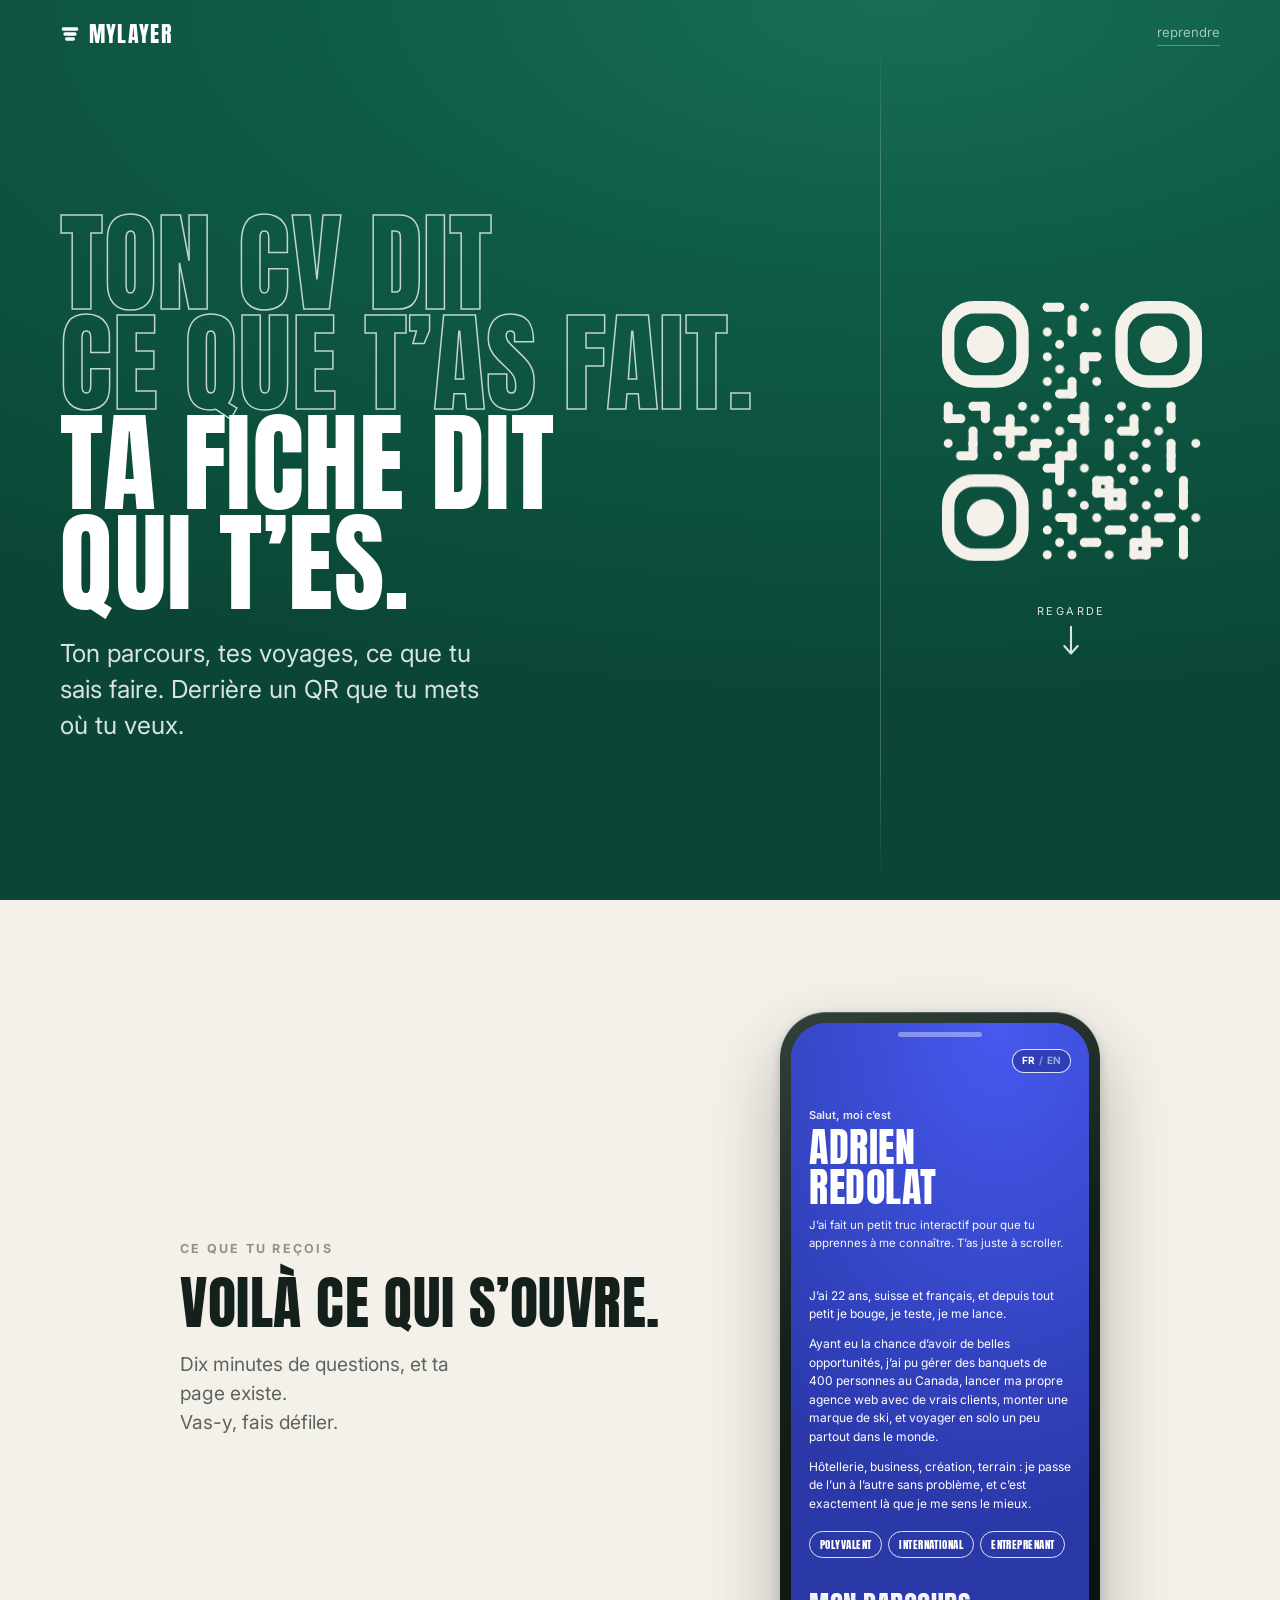
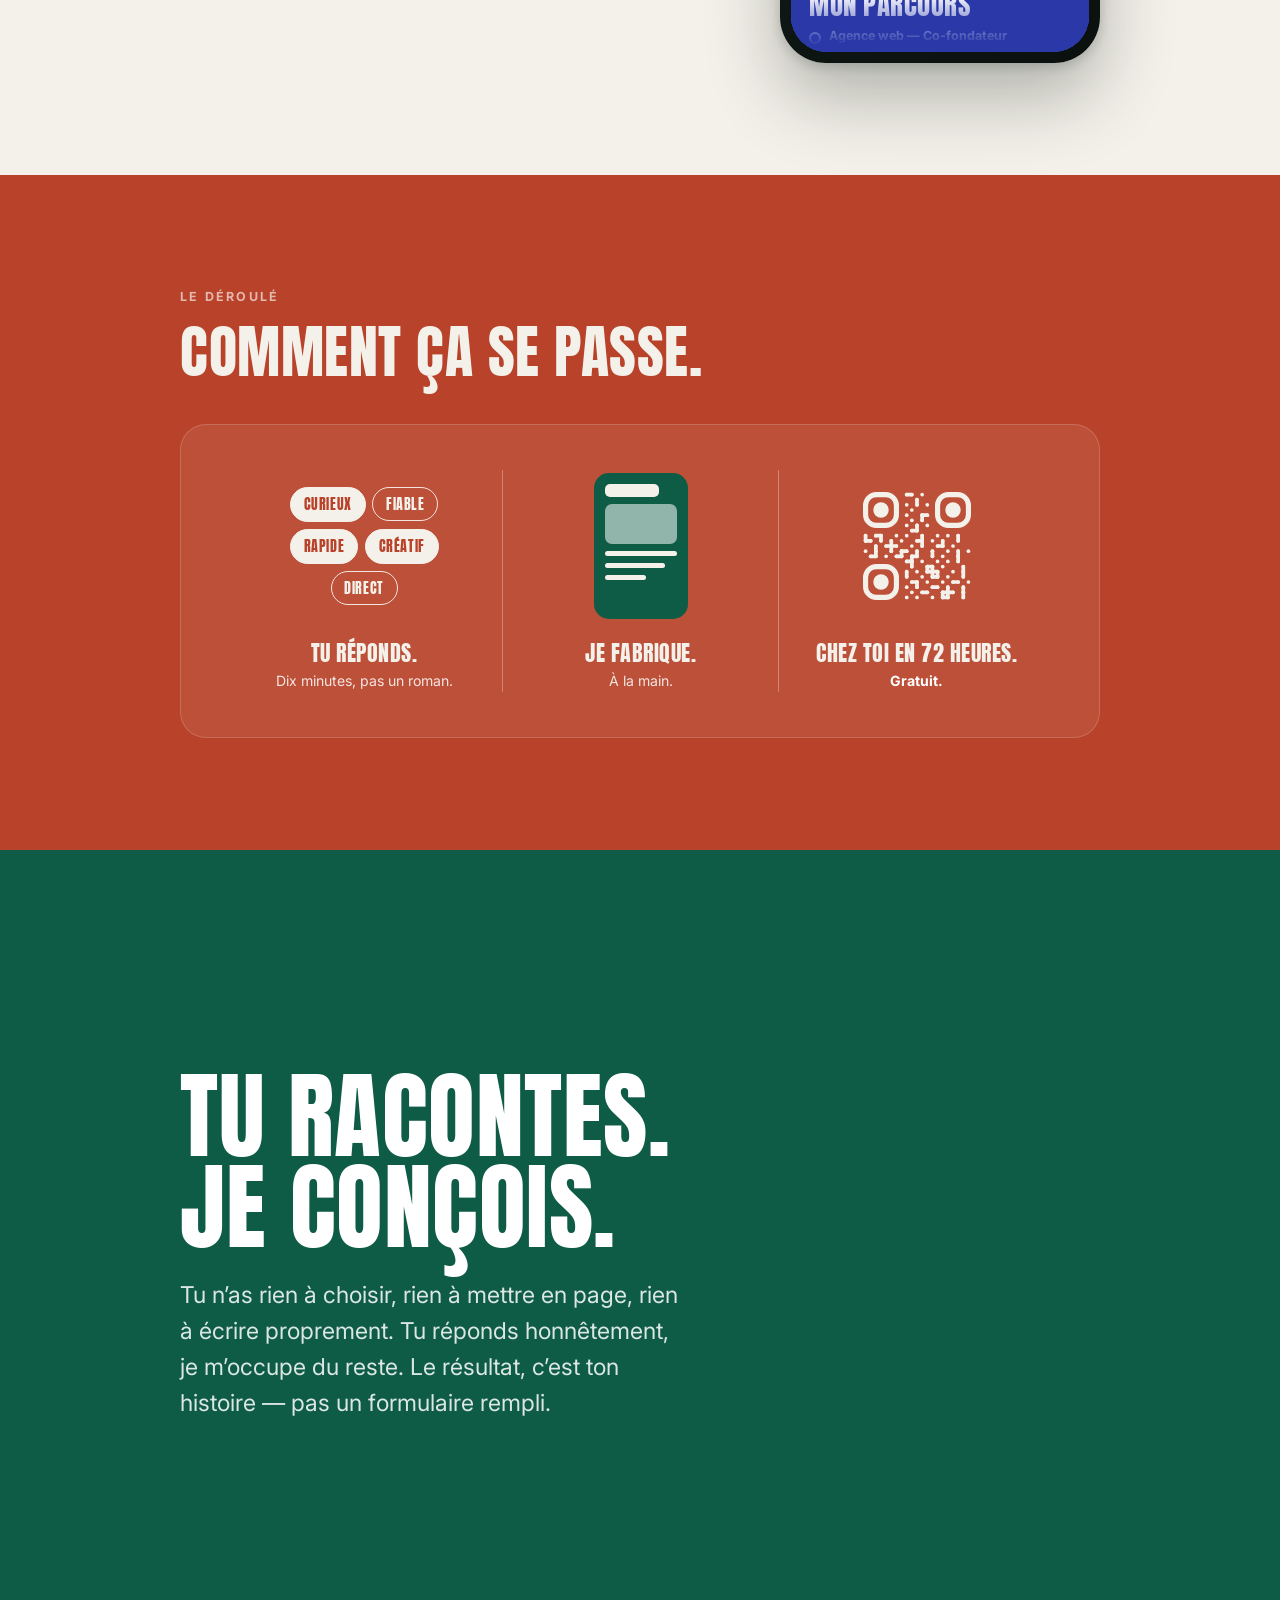
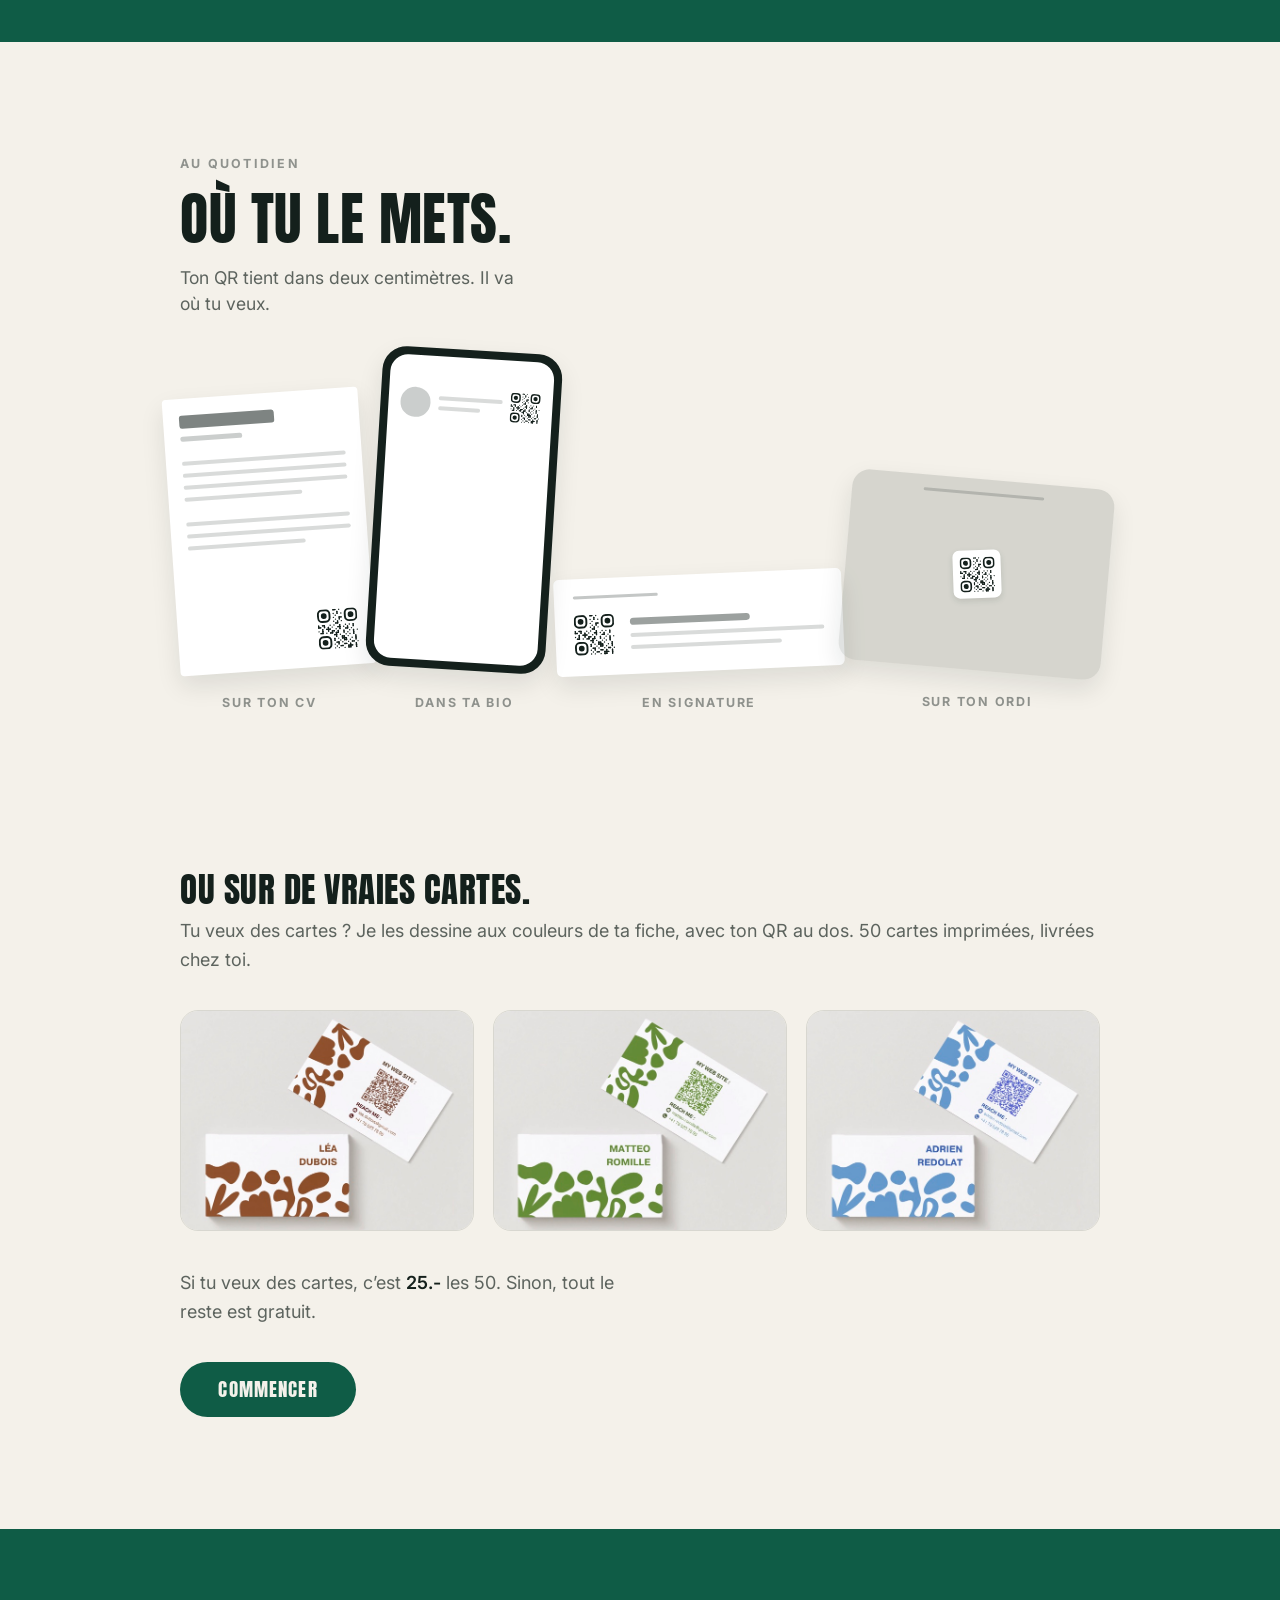
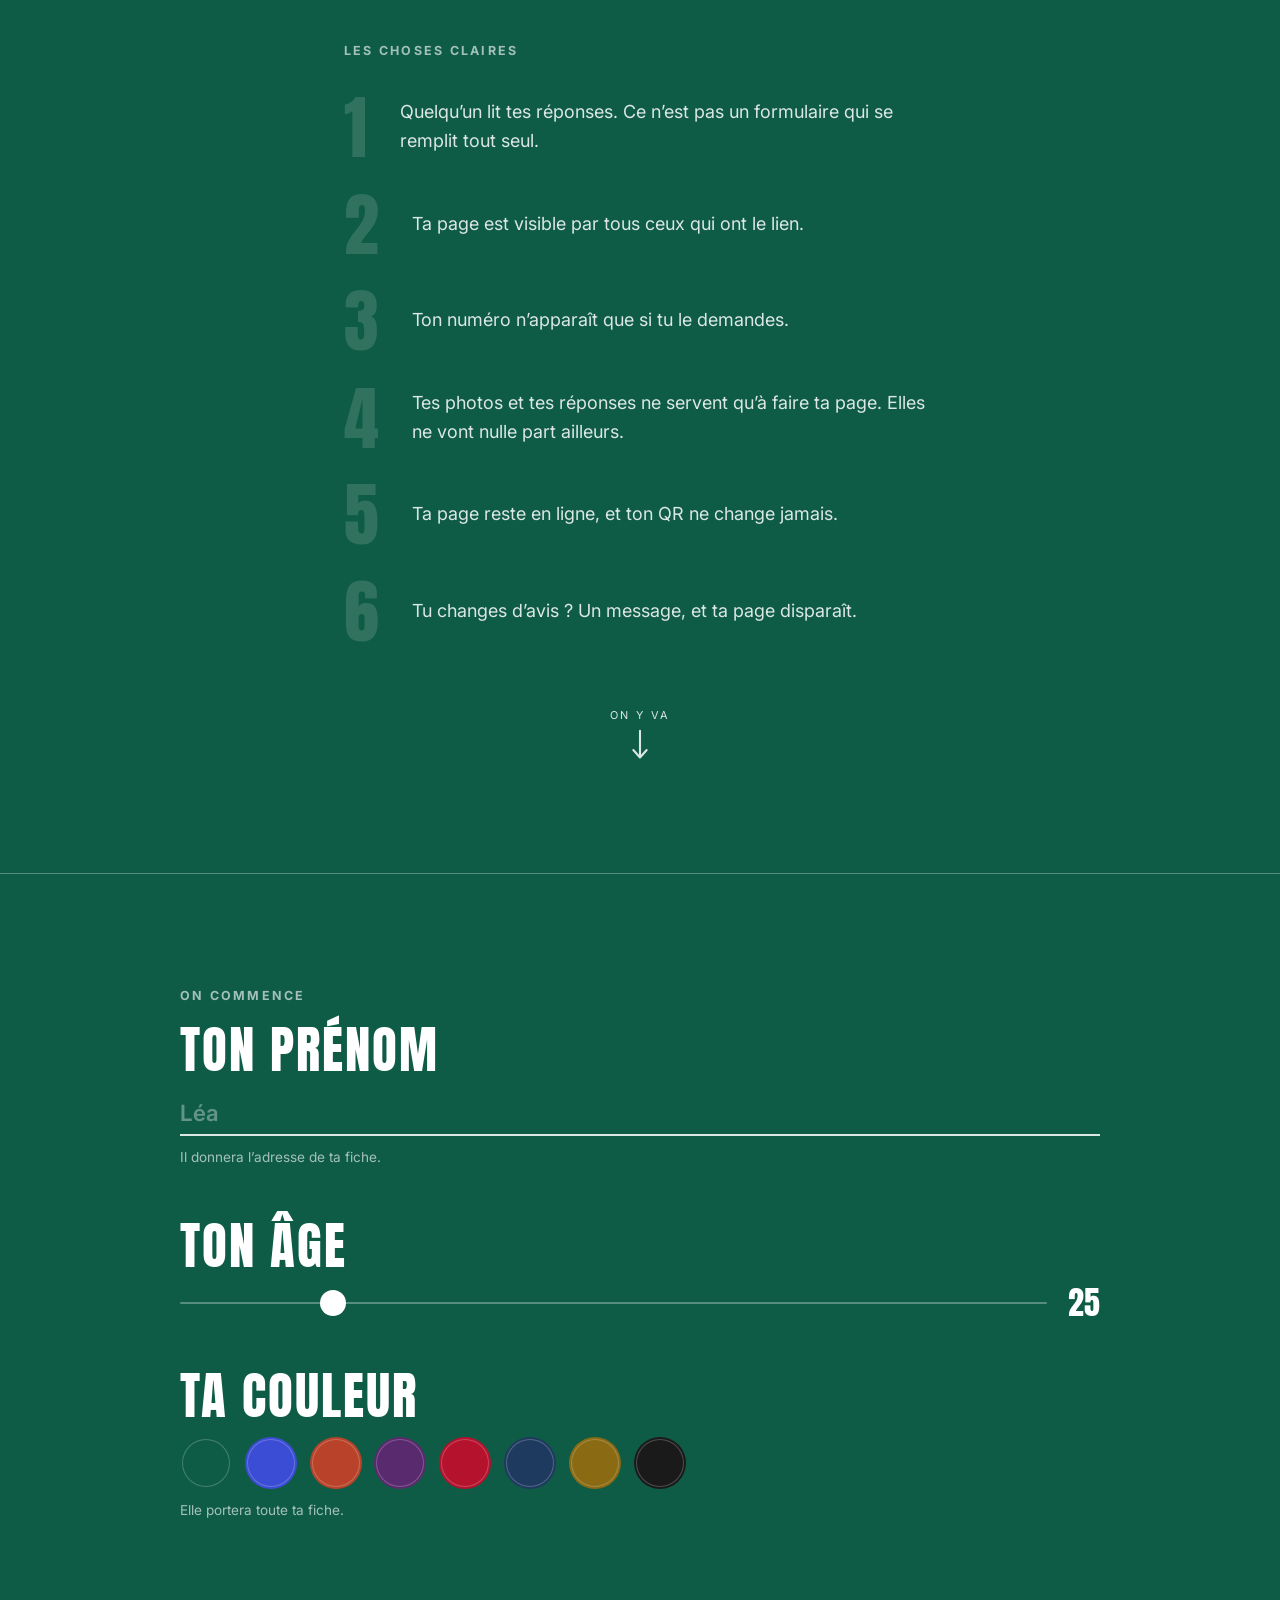
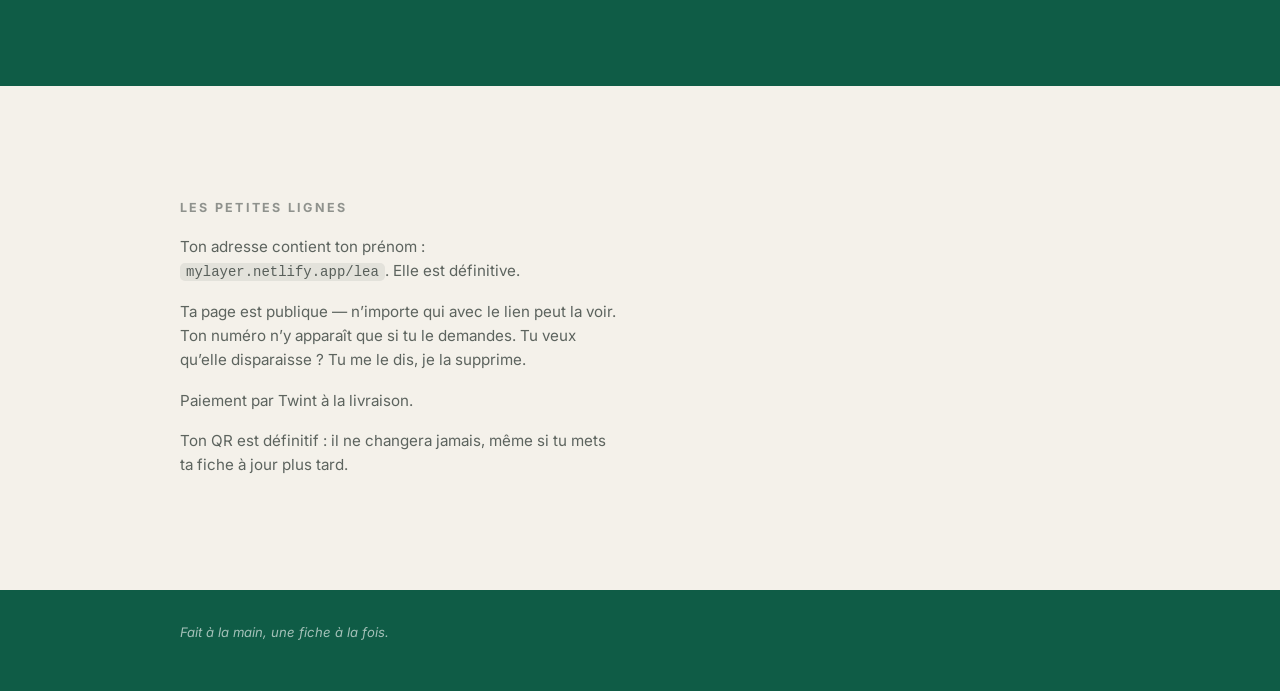
==== commit b5146974: "Add files via upload" ====
--- a/index.html
+++ b/index.html
@@ -100,17 +100,6 @@
     </div>
   </section>
 
-  <!-- Ce que l’accroche ne dit pas : ce que le produit EST.
-       Volontairement discrète et sans animation. -->
-  <section class="explication">
-    <div class="wrap">
-      <p>
-        Une page perso qui raconte ton parcours et qui tu es.
-        Elle s’ouvre avec un QR code que tu mets où tu veux.
-      </p>
-    </div>
-  </section>
-
   <!-- ==================================================================
        2 — CE QUE C’EST  (on montre l’objet avant d’expliquer quoi que ce
            soit : un grand téléphone, la vraie fiche dedans, qui défile
@@ -141,10 +130,6 @@
           <div class="fa-lang" aria-hidden="true"><b>FR</b><i>/</i><span>EN</span></div>
 
           <div class="fa-hero">
-            <figure class="fa-portrait">
-              <img src="assets/images/00_hero_portrait.jpg" alt="Adrien Redolat"
-                   width="560" height="996" loading="lazy" decoding="async">
-            </figure>
             <p class="fa-hi">Salut, moi c’est</p>
             <p class="fa-nom">ADRIEN<br>REDOLAT</p>
             <p class="fa-tag">J’ai fait un petit truc interactif pour que tu
@@ -714,519 +699,77 @@
     </div>
   </section>
 
-  <!-- --- Exemple A : la fiche de Léa, dans un téléphone --- -->
-  <section class="demo demo--lea" aria-label="Exemple : la fiche de Léa">
-    <div class="wrap demo__grid">
-      <div class="demo__aside">
-        <p class="demo__label reveal">La fiche de Léa</p>
-        <p class="demo__mot reveal">
-          Dix minutes de questions, et voilà ce que ça donne.
-          Sur le téléphone de la personne en face de toi.
-        </p>
-      </div>
-
-      <div class="phone reveal" data-phone>
-      <div class="phone__screen">
-        <div class="phone__scroll" data-phone-scroll>
-
-          <!-- haut de fiche : c’est lui qui fait l’effet -->
-          <div class="f-hero">
-            <p class="f-hi">Salut, moi c’est</p>
-            <p class="f-name">LÉA</p>
-            <div class="frame frame--empty" data-file="photo principale"></div>
-            <p class="f-tag">
-              Ergothérapeute. J’ai passé trois ans à vendre des fleurs
-              avant de comprendre ce que je voulais faire.
-            </p>
-          </div>
-
-          <div class="f-bloc">
-            <p class="f-bloc-title">En trois mots</p>
-            <ul class="f-mots">
-              <li>Obstinée</li><li>Curieuse</li><li>Directe</li>
+  <!-- ==================================================================
+       3 — COMMENT ÇA SE PASSE
+       On ne raconte plus le déroulé, on le montre. Trois moments dans un
+       même panneau : les mots se cochent, la fiche se compose, le motif
+       arrive. Le texte ne fait que nommer ce qu’on vient de voir — c’est
+       l’animation qui explique.
+       ================================================================== -->
+  <section class="band deroule">
+    <div class="wrap">
+      <p class="surtitre reveal">Le déroulé</p>
+      <h2 class="titre reveal">Comment ça se passe.</h2>
+
+      <!-- Une liste ordonnée : c’est bien une suite, mais les numéros ne se
+           voient pas. Le visiteur lit l’ordre dans la disposition. -->
+      <ol class="deroule__frame">
+
+        <!-- 1 — les mots se cochent tout seuls : on choisit, on ne rédige pas -->
+        <li class="dm dm--1 reveal">
+          <div class="dm__vue" aria-hidden="true">
+            <ul class="dm-mots">
+              <li class="dm-mot dm-mot--coche" style="--d:.28s">Curieux</li>
+              <li class="dm-mot">Fiable</li>
+              <li class="dm-mot dm-mot--coche" style="--d:.46s">Rapide</li>
+              <li class="dm-mot dm-mot--coche" style="--d:.64s">Créatif</li>
+              <li class="dm-mot">Direct</li>
             </ul>
-            <p class="f-note">Ce que les autres disent : rassurante · drôle · fiable</p>
-          </div>
-
-          <div class="f-bloc">
-            <p class="f-bloc-title">Mon parcours</p>
-            <ol class="f-tl" data-tl>
-              <li><b>2026</b><span>Ergothérapeute en pédiatrie</span><i>Lausanne</i></li>
-              <li><b>2024</b><span>Six mois au Népal</span><i>Centre de rééducation</i></li>
-              <li><b>2021</b><span>Retour aux études, à 27 ans</span><i>HES-SO</i></li>
-              <li><b>2018</b><span>Fleuriste</span><i>Trois ans derrière un comptoir</i></li>
-            </ol>
-          </div>
-
-        </div>
-      </div>
-      </div>
-    </div>
-  </section>
-
-  <!-- --- Exemple B : la fiche de Sami, plein écran --- -->
-  <section class="demo demo--sami" aria-label="Exemple : la fiche de Sami">
-    <div class="wrap">
-      <p class="demo__label reveal">La fiche de Sami</p>
-
-      <div class="f-hero f-hero--large">
-        <p class="f-hi reveal">Salut, moi c’est</p>
-        <p class="f-name f-name--large reveal">SAMI</p>
-        <p class="f-tag f-tag--large reveal">
-          Cuisinier. J’ai appris le métier dans quatre pays,
-          et j’ai encore l’accent de chacun.
-        </p>
-      </div>
-
-      <p class="f-bloc-title f-bloc-title--large reveal">Là où je suis parti</p>
-      <p class="f-sub reveal"><span data-count="16">16</span> pays, 4 voyages en solo</p>
-
-      <div class="map reveal" data-map>
-        <svg version="1.1"
-     xmlns="http://www.w3.org/2000/svg"
-     xmlns:xlink="http://www.w3.org/1999/xlink"
-     viewBox="30.767 241.591 784.077 458.627"
-     id="world-map">
-<title>Simple World Map</title>
-<desc>
-    Author: Al MacDonald
-    Editor: Fritz Lekschas
-    License: CC BY-SA 3.0
-    ID: ISO 3166-1 or "_[a-zA-Z]" if an ISO code is not available
-</desc>
-<g>
-    <path id="_somaliland" d="M512.674,502.797l3.526,2.403l1.046-0.052l8.757-3.008l0.994,3.206l-0.701,2.706l-1.893,1.503l-4.729-0.302l-6.769-4.158L512.674,502.797L512.674,502.797z"/>
-    <path id="ae" d="M528.466,468.135l0.753,3.008l8.522,0.752l0.596-6.172l1.644-0.897l0.448-2.257l-2.688,0.753l-2.99,4.521L528.466,468.135L528.466,468.135z"/>
-    <path id="af" d="M545.85,435.383l1.374,10.771l3.423,0.752l0.32,1.937l-2.455,2.049l4.573,3.691l8.885-3.198l0.709-3.786l5.593-3.491l2.145-8.091l1.599-1.722l-1.659-2.887l5.412-3.347l-0.691-0.968l-2.498,0.155l-0.226,2.299l-3.354-0.033l-0.062-3.068l-1.079-1.288l-1.815,1.649l0.052,1.515l-2.739,1.036l-5.059-0.319l-6.568,6.881L545.85,435.383L545.85,435.383z"/>
-    <path id="al" d="M450.679,420.438v3.984l1.142,2.152l0.82-0.096l1.409-2.566l-0.821-1.15l-0.319-2.844l-1.089-1.012L450.679,420.438L450.679,420.438z"/>
-    <path id="am" d="M507.47,420.549l4.149,5.411l-1.218,1.427l-2.939-0.51l-3.646-3.268l0.196-2.146L507.47,420.549L507.47,420.549z"/>
-    <g id="ao">
-        <path class="mainland" d="M437.366,547.461l2.948,11.003l-0.069,3.478l-4.313,4.633l-0.647,7.527l16.597,0.147l5.395,1.954l4.45-0.58l-2.594-3.251l0.01-9.282l5.101-0.217v-3.621l-4.142-0.172l-0.829-8.575l-1.746,0.024l-0.943-0.848l-1.027,0.054l-1.365,2.646h-5.255l-1.22-1.227l0.363-1.738l-1.436-2.101L437.366,547.461L437.366,547.461z"/>
-        <path d="M435.577,544.453l1.504,1.953l1.945-1.842l-0.571-1.909l-0.483-0.035L435.577,544.453L435.577,544.453z"/>
-    </g>
-    <g id="ar">
-        <path class="mainland" d="M279.05,600.613l1.677,1.571l-6.371,9.467l-2.239,2.479l0.777,10.813l4.918,5.974l-4.132,7.209l-3.129,1.35h-3.579l1.003,5.627l-5.593,1.92l1.34,4.729l-3.354,10.701l4.141,3.38l-2.239,5.515l-3.804,5.975l2.014,4.165l-4.918,0.786l-4.028-4.951l-0.674-15.432l-6.258-26.209l1.893-9.163l-4.028-11.713l2.68-15.204l2.463-2.931l-0.605-2.222l3.164-2.888l7.054,0.483l3.942,4.21l4.555,0.078l4.668,2.853l-1.375,3.217l0.329,3.25l6.612-0.312L279.05,600.613L279.05,600.613z"/>
-        <path d="M264.745,687.564l0.225,4.951l3.803-0.337l3.242-2.144l-5.48-1.124L264.745,687.564L264.745,687.564z"/>
-    </g>
-    <path id="at" d="M430.46,403.459l-0.562,1.167l0.483,0.83l2.015-0.415h1.711l1.857,1.572l3.95-0.717l2.904-1.729l0.743-1.167l-0.112-1.504l-2.611-1.954l-3.501,0.035l-0.294,1.988l-3.683,1.797L430.46,403.459L430.46,403.459z"/>
-    <g id="au">
-        <path class="mainland" d="M672.961,609.067l-0.303,21.938l-3.371,2.472l-0.303,2.161l4.598,3.086l11.35-2.161h5.826l2.145-3.095l12.879-2.472l9.198,2.784l-0.614,3.708l1.228,3.708l7.055-1.236l0.303,1.851l-4.599,3.396l1.53,1.236l3.37-1.236l-0.917,10.2l6.44,4.944l3.683-1.236l1.841,1.852l10.735-1.548l10.123-16.381l3.682-0.925l7.357-13.596l1.841-11.739l-4.599-5.869l1.842-1.236l-3.684-11.436l-3.984-2.783l0.614-15.448l-3.684-2.782l-0.916-8.652h-1.842l-6.138,20.392l-3.37,0.312l-7.668-7.728l4.297-11.437l-7.971-1.547l-8.896,2.472l-2.454,7.104l-3.984,0.925l-0.304-4.944l-16.252,9.889l0.304,3.708l-2.454,3.397h-6.139l-13.19,5.56L672.961,609.067L672.961,609.067z"/>
-        <path d="M728.775,668.089l-1.531,6.181l0.304,4.322l4.599-0.312l5.213-8.03L728.775,668.089L728.775,668.089z"/>
-    </g>
-    <path id="az" d="M508.931,418.674l-0.873,1.486l4.071,5.342l1.418-0.458l2.334,2.446l1.011-4.287l2.533,0.406l-0.104-1.229l-4.165-3.646l-0.795,2.143L508.931,418.674L508.931,418.674z"/>
-    <path id="ba" d="M442.708,411.084l-0.319,0.527l5.801,5.981l2.127-3.13l-0.078-1.234l-1.857-2.256L442.708,411.084L442.708,411.084z"/>
-    <path id="bd" d="M616.256,457.908l-1.134,2.049l2.938,5.584l0.087,4.357l0.535,1.166l3.449,0.061l1.953-1.875l1.418,0.855l0.285,2.652l1.133-0.708l0.069-3.389l-0.951-0.112l-0.596-2.879l-2.403-0.086l-0.596-1.6l1.469-1.962l0.024-0.97h-4.269L616.256,457.908L616.256,457.908z"/>
-    <path id="be" d="M414.019,391.704l-0.554,1.383l5.947,3.925l0.4,0.051l0.375-1.094l0.837-0.588l-1.336-1.499h-0.916l-1.255-1.426L414.019,391.704L414.019,391.704z"/>
-    <path id="bf" d="M404.493,493.496l3.146-0.25l5.16,7.295l-4.789,3.613l-3.466-0.892l-4.66,0.062l-0.752,2.73l-3.907,0.19l-1.071-1.461l1.385-4.442L404.493,493.496L404.493,493.496z"/>
-    <path id="bg" d="M457.092,414.066l0.139,4.305l1.452,3.025l5.454,0.095l2.455-1.737l2.412-0.959l-0.588-2.75l0.545-1.469l-1.228-0.641l-1.687,0.139l-1.323,1.332l-5.549,0.043L457.092,414.066L457.092,414.066z"/>
-    <path id="bi" d="M478.504,538.385l3.691-0.078l-0.959,3.232l-0.935,0.812h-1.142l-0.812-2.187L478.504,538.385L478.504,538.385z"/>
-    <path id="bj" d="M411.512,515.288h1.833l0.104-5.204l2.315-3.363l-0.104-5.852l-2.102-0.052l-3.604,2.816l1.504,2.87L411.512,515.288L411.512,515.288z"/>
-    <path id="bn" d="M689.038,515.08l-2.489,3.018l2.04,0.641l1.149-1.608L689.038,515.08L689.038,515.08z"/>
-    <path id="bo" d="M238.631,561.361l7.114-3.104l2.351,0.226l1.565,6.534l10.839,3.604l1.79,5.523l4.469,0.562l1.902,4.729l-1.34,4.278l-7.27,0.562l-2.68,6.872l-5.705-0.112l-1.79-0.337l-3.293,3.197l-1.625-0.156l-5.593-12.957l1.547-2.316l0.545-9.163l-1.383-5.455L238.631,561.361L238.631,561.361z"/>
-    <path id="br" d="M286.631,618.464l5.402-10.391l0.198-8.73l10.079-6.501h5.645l4.435-7.512l0.804-14.418l-1.815-3.855l10.684-9.751l0.406-10.761l-14.514-7.105l-17.53-5.48l-8.264-0.812l2.221-4.669l-0.604-7.104l-1.808-0.596l-2.671,5.308l-1.4,1.754l-3.595-1.59l-12.093,4.261l-4.028-5.073l0.648-5.299l-3.804,3.872l-4.201-2.265l-0.424,0.597l0.009,1.841l3.622,1.945l-5.437,5.73l-3.432-0.034l-3.475-3.535l-3.933,0.121l-0.484,4.2l2.256,2.739l-2.663,8.532l-3.112,0.241l-4.953,3.13l-1.21,6.146l4.296,4.599l0.787-0.89l3.017-0.812l2.576,4.34l7.374-3.164l2.861,0.165l1.971,6.976l10.52,3.337l1.815,5.564l4.478,0.537l2.135,5.314l-1.443,4.729l1.884,2.474l-0.276,3.683l5.048-0.477l4.625,5.844l-0.363,4.105l2.74,2.316l-6.57,9.95L286.631,618.464L286.631,618.464z"/>
-    <g id="bs">
-        <path d="M222.121,463.112l-1.089-0.337l-0.086,2.101l1.34,1.349l0.917-1.349L222.121,463.112L222.121,463.112z"/>
-        <path d="M224.29,466.397l-1.504,0.838l1.417,2.021l0.752-1.011L224.29,466.397L224.29,466.397z"/>
-        <path d="M229.14,467.91l-1.591-0.087l0.165,1.012l1.167,1.687l1.002-1.099L229.14,467.91L229.14,467.91z"/>
-        <path d="M228.388,465.896l-2.593-1.099l-0.501-2.609l1.002-0.425l1.003,2.023l1.002,0.76L228.388,465.896L228.388,465.896z"/>
-        <path d="M225.881,460.588l-1.34-0.337l-0.251-1.686l-1.417-0.501l0.917-0.926l1.668,0.588l1.253,0.762L225.881,460.588L225.881,460.588z"/>
-    </g>
-    <path id="bt" d="M616.108,453.561l1.34,1.833l4.528,0.034l-0.458-2.507L616.108,453.561L616.108,453.561z"/>
-    <path id="bw" d="M454.56,594.589l1.858,0.57l-0.26,5.314l1.911,0.26l4.391-3.959l5.273,0.57l1.399-3.545l6.673-6.095l-8.013-9.223l-0.104-1.514l-0.883-0.26l-2.43,2.24l-6.31,0.154l-0.884,7.866l-2.479,0.57L454.56,594.589L454.56,594.589z"/>
-    <path id="by" d="M456.418,382.861l1.297,2.135l-0.519,1.703l0.086,1.349l0.476,1.616l2.68-1.521l3.329,0.086l2.334,0.959h5.922l1.729-4.141l1.037-1.564v-1.045l-3.717-5.23l-3.285-1.305l-2.68-0.303l-2.335,0.743l0.088,2.351l-3.241,4.098L456.418,382.861L456.418,382.861z"/>
-    <path id="bz" d="M191.823,483.228l-0.043,3.154h0.726l2.472-4.615h-1.677L191.823,483.228L191.823,483.228z"/>
-    <g id="ca">
-        <path class="mainland" d="M151.767,281.182l1.72,2.602l0.864,3.475l4.305,1.081l3.017-3.25l2.585,1.306l7.321,0.647l5.169-2.17l0.864,7.157h3.017v-3.034l3.017,0.216l7.538,8.895l4.953,3.035l-2.584,4.123l1.081,1.081l9.673,1.953l0.216,4.34l2.585,0.433l0.648-6.51l4.089-1.08l3.017,4.556l6.457,3.034l3.233,0.647l2.152-2.602l0.216-4.124l3.873-2.387l1.288,3.476l-3.449,6.077l0.432,3.033l1.937-3.033l3.873-3.475l0.216-4.556l-2.152-3.476l0.648-2.817l5.169-2.603l2.369,1.738l0.432,15.188l3.657-3.25l2.152,1.305l-3.017,5.204l3.873,0.865l5.602-8.679l4.737,4.986l-1.936,8.895l-4.737,2.603l-4.521-2.169l-8.177,1.736l0.864,2.818l-2.152,3.476l-6.673,1.521l-7.538,5.86l-6.673,8.896l-0.864,2.817l4.521,1.737l1.72,4.339l6.241,6.293l9.906,4.339l-2.152,9.975l-0.216,2.818l2.585,1.736l3.449-4.555l0.432-8.679l5.385-0.216l2.584-4.988l0.433-7.589l6.889-13.45l8.609,3.034l4.521,6.293l-1.937,6.292l3.449,1.954l8.394-5.646l2.368,15.404l7.754,9.327l0.216,4.771l-8.609,2.17l-4.088,4.338l-8.609-1.953l-4.305-0.217l-7.538,5.86l4.521-1.081l5.601-1.08l1.081,1.305l-1.504,4.771l0.216,4.34l2.585,1.736l2.584-0.648l1.296-1.953h1.72l-2.801,5.205l-5.385,0.215l-2.368,3.476h-3.017l-0.864-2.603l4.305-4.338l-5.169,1.737l-0.233-7.374l-1.487-0.863l-4.521,1.953l-0.432,3.691h-10.338l-8.832,6.08l-11.842,3.908l-1.288-1.738l5.964-8.902l-3.388-3.261l-2.152-4.132l-4.383-3.346l-4.702-0.389l-8.428-5.904l-61.122-10.043l-1.011-4.142l-5.602-5.204v-4.339l0.865-3.907l-0.433-2.168l-2.152-2.171l-0.432-3.475l5.602-3.908l-3.449-18.653l-4.737-0.217l-4.305-5.645L151.767,281.182L151.767,281.182z"/>
-        <path d="M130.684,350.117l-1.47,2.818l0.51,1.996l0.959,0.598l-0.225,0.812l-1.029,0.294l0.294,2.965l1.106,1.115l0.882-0.959l-1.106-2.887l0.657-2.299l1.616-2.152l-1.175-1.997L130.684,350.117L130.684,350.117z"/>
-        <path d="M135.542,367.008l-1.323,0.52l2.429,2.818l0.588,3.336l2.429,2.592l2.058-0.371v-3.406l-2.498-1.557L135.542,367.008L135.542,367.008z"/>
-        <path d="M268.15,295.833l-1.53,1.547l1.34,2.126l6.328,0.77l-4.028-4.252L268.15,295.833L268.15,295.833z"/>
-        <path d="M191.105,270.143l0.19,3.475l-6.898,7.148l1.729,5.791l4.979-1.348l2.878-4.253l7.278-2.706l5.938-0.389l-4.599-5.022l-2.299,1.737l-1.729-0.579l-0.959-2.126l-2.109-2.126L191.105,270.143L191.105,270.143z"/>
-        <path d="M200.113,259.908l-1.53,2.706l7.477,2.706l2.68-4.055l1.15,2.707h1.919l3.639-4.055l-4.409-1.158l-1.729-1.348l-2.299,2.316L200.113,259.908L200.113,259.908z"/>
-        <path d="M213.148,265.318l-5.938,2.508v1.928l7.667,2.896l-1.729,1.928l1.15,2.507l4.789-2.126h4.028l1.919,3.086l3.259-3.285l-0.77-3.095l-2.68,0.968l-0.38-3.863l1.34-2.316h-1.34l-2.109,1.349l-0.959,0.769l0.579,2.707l-1.53,1.158l-2.299-0.19l-0.579-3.476L213.148,265.318L213.148,265.318z"/>
-        <path d="M221.005,259.329l-0.579,1.927l3.639,1.738l2.68-1.547l-0.19-1.158L221.005,259.329L221.005,259.329z"/>
-        <path d="M223.875,256.044l-2.679,0.968l0.19,1.35l5.938-0.389l-0.19-1.349L223.875,256.044L223.875,256.044z"/>
-        <path d="M236.72,259.329l-0.38,1.348l-0.959,1.349v1.929l3.639-0.579l3.83,3.285h1.34v-3.285l-3.83-4.253L236.72,259.329L236.72,259.329z"/>
-        <path d="M246.497,263.191l1.53,1.738l-1.34,2.316l0.959,2.507l4.218-2.317v-1.736l-2.49-2.896L246.497,263.191L246.497,263.191z"/>
-        <path d="M252.055,258.75l0.19,3.086h5.178l1.34,1.158l-0.19,1.348l-4.599,0.58l3.259,4.443l4.409,0.77l6.128-2.705l-8.817-13.33l-2.68,1.738l0.19,2.316l-3.069-1.158L252.055,258.75L252.055,258.75z"/>
-        <path d="M207.399,280.576l-7.278,1.928l-4.219,3.673l0.38,4.054l7.667,2.317l-1.729,3.864l-5.558-3.477l-1.53,2.896l3.639,2.507l-0.19,4.054l5.558,1.547l6.708-0.389l1.149-2.126l4.979,5.601l3.449-1.157l0.579-3.864l2.49,1.737l0.38-3.864l-3.068-1.928l0.19-12.162l-2.68-2.126l-2.87,3.864L207.399,280.576L207.399,280.576z"/>
-        <path d="M230.782,289.073l-2.489-1.158l-1.34,1.737l2.68,4.253l0.19,4.054l5.749-3.475v-5.022l2.109-2.126l-2.109-1.547h-3.449L230.782,289.073L230.782,289.073z"/>
-        <path d="M243.048,287.335l-4.028,3.285l0.959,4.054h2.49l1.149-2.126l1.729,1.737l1.729-0.19l4.599-3.864L243.048,287.335L243.048,287.335z"/>
-        <path d="M242.659,280.956l-0.959,1.928l4.218,1.548l1.15-1.738L242.659,280.956L242.659,280.956z"/>
-        <path d="M240.169,273.617l-4.218,0.579l-2.49,2.315l4.599,0.19l-1.34,3.475l0.959,1.548l1.34-0.19l3.259-5.212L240.169,273.617L240.169,273.617z"/>
-        <path d="M247.456,272.27l-2.299,0.77l0.38,3.086l3.83,2.507l0.19,1.927l-1.149,1.159l0.579,3.864l14.755,4.823l4.028,1.349l4.028-3.475l-4.789-3.864l-4.409,1.158l-6.128-0.579l-2.299-2.316l-0.579-6.371l-3.83-1.928L247.456,272.27L247.456,272.27z"/>
-        <path d="M259.523,292.357l-4.218-0.39l-4.979,1.927l-2.68,3.666l0.769,10.043l8.238,0.39l7.857,3.864l5.559,6.371l4.218-0.19l-1.15,5.981l-3.829,6.371l-4.218,1.926l-3.069-0.578l-1.53-1.348l-2.299,3.086l0.959,3.086l3.259,0.189l4.028-1.928l3.449,8.886l8.626,5.603l5.938-7.529l-4.979-8.108l2.878-3.284l4.028,6.758l7.278-6.371l-1.339-2.896l-4.98,1.548l-3.448-9.466l3.259-5.403l-6.518-6.949l-3.639,2.507l-3.449-7.529l-7.277,0.968l-1.919-9.076l-5.938,4.055l-0.579,5.021h-3.259l0.38-4.443L259.523,292.357L259.523,292.357z"/>
-        <path d="M262.021,274.006v1.738l-4.218,0.968l1.149,1.927l4.789,1.928l5.368,0.58l3.831,2.705l3.829-2.127l-2.681-2.705h3.449l2.109-2.316l5.178-0.77v-1.158l-2.878-1.928l0.379-2.127l8.048,1.348l11.886-4.633l-4.41-1.348l1.15-1.547h9.197l1.531-1.547l-18.593-6.569l-4.41-1.547l-4.789,3.476l-5.368-4.443l-2.878-0.19l-0.579,3.675l-3.638-3.285l-4.218,1.349l0.769,2.126l6.328,1.35l-0.38,3.086l3.449,2.125l8.438-2.125l0.19,2.896l-6.898,3.285l-4.218-3.285l-3.83,0.389l3.83,5.411l-1.919,0.969l-2.878-2.508l-2.109,1.348l1.919,3.666h3.259l-0.769,3.475l-2.68-0.389l-3.449-3.674L262.021,274.006L262.021,274.006z"/>
-        <path d="M244.941,327.159l-3.657,4.599l-0.225,5.065l3.198-1.841h3.881l2.74,2.533l2.515-2.076L244.941,327.159L244.941,327.159z"/>
-        <path d="M289.466,386.977l-9.136,8.748l0.916,2.074l11.186,4.141l1.599-2.758l-0.916-4.599l-3.657,0.458l-2.057-2.299l3.423-3.449L289.466,386.977L289.466,386.977z"/>
-    </g>
-    <path id="cd" d="M438.023,546.597l8.912-0.155l1.808,2.567l-0.069,1.893l0.665,0.605h4.426l1.271-2.499h1.808l0.734,0.742l2.479-0.069l0.735,8.714l4.287,0.139v0.675l11.521,5.195l0.536,1.012h2.411l-0.268-3.648l-4.356-2.092l0.269-2.766l1.876-4.392l4.287-0.139l-3.683-12.224l0.068-5.195l5.826-9.11l0.068-1.278l-0.874-0.477l0.035-2.472l-1.062-0.095l-1.072-1.366l-17.59-0.795l-3.226,3.138l-5.28-3.475l-1.858,1.141l-1.348,11.35l-3.337,2.575l-1.003,2.283l0.179,3.381l-6.017,4.918l-1.6-0.726l0.216,0.94L438.023,546.597L438.023,546.597z"/>
-    <path id="cf" d="M443.452,519.229l4.028,4.356l1.59-2.057l2.532,0.104l0.544-2.006l2.49-1.556l5.169,3.562l2.982-2.956l11.574,0.51l-10.736-11.082l1.443-0.897l0.198-1.954l-2.438-1.149h-3.58l-5.766,5.715l-0.197,2.351l-4.573-0.146l-0.146,1.003l-2.982-0.305l-2.688,5.108L443.452,519.229L443.452,519.229z"/>
-    <path id="cg" d="M439.424,526.551l-0.052,1.255l4.131,0.104l0.146,10.728l-3.777-0.104l-2.187-1.703l-1.693,0.951l-0.078,0.476l0.873,0.423l0.251,2.204l-2.334,2.006l0.501,1.057l2.585-2.006h1.244l0.396,1.2l1.644,0.7l5.271-4.46l-0.104-3.259l1.099-2.653l3.38-2.507l0.907-8.479l-2.402,0.009l-2.783,3.812L439.424,526.551L439.424,526.551z"/>
-    <path id="ch" d="M423.787,402.82l-3.771,4.011l0.078,0.405l1.547-0.483l1.393,1.937l2.352-0.83l1.625,1.263l0.667-0.38l2.005-3.146l-0.511-0.484l-1.979-0.051l-0.959-1.963L423.787,402.82L423.787,402.82z"/>
-    <path id="ci" d="M388.484,521.562l3.697-2.617l4.6-0.806l4.693,1.013l-2.395-3.622l-0.701-2.213l0.701-6.544l-4.192,0.198l-1.9-1.814l-3.994,0.104l-1.901,0.304l0.198,4.425l-1.002,0.406l-1.203,2.215l3.095,3.62L388.484,521.562L388.484,521.562z"/>
-    <g id="cl">
-        <path d="M261.391,683.51l-3.691,8.109l6.371,0.674l0.112-5.403L261.391,683.51L261.391,683.51z"/>
-        <path d="M260.137,682.239l-2.775,3.068l-0.337,3.604l-5.368-3.043l-5.705-8.221l-1.677-2.932l2.351-3.043l-0.225-3.83l-2.68-1.124l-2.126-1.572l0.449-2.144l2.792-0.787l0.562-12.387l-4.356-2.48l-2.844-64.477l0.735-1.278l5.567,12.836l1.781,0.035l0.579,2.049l-2.369,2.868l-2.723,15.448l3.873,11.895l-1.79,9.007l6.31,26.485l0.666,15.49l4.521,5.229L260.137,682.239L260.137,682.239z"/>
-        <path d="M241.717,649.833l-1.115,1.686l0.562,2.932l1.115,0.112l0.562-3.718L241.717,649.833L241.717,649.833z"/>
-    </g>
-    <path id="cm" d="M428.031,519.428l2.783,2.561l-0.199,3.959l15.266-0.354l1.245-1.399l-4.375-4.711l-0.648-1.703l2.784-5.212l-1.893-3.458l-1.591-0.855v-1.755l1.841-1.202l0.104-5.463l-1.46-0.164l-0.024,2.87l-6.414,11.972l-3.925,0.199l-2.688,1.85L428.031,519.428L428.031,519.428z"/>
-    <g id="cn">
-        <path class="mainland" d="M594.498,386.128l-2.99,7.521l-4.124-0.217l-4.349,9.518l3.691,4.701l-7.606,10.504l-3.907-0.658l-2.611,3.285l0.648,1.971l3.043,0.217l1.521,3.5l3.044,0.658l9.344,12.04v6.129l4.563,2.844l4.996-0.873l6.303,3.719l7.605,2.187l3.691-0.439l4.132-0.441l8.687-5.688l2.828,0.44l1.08,2.567l2.396,0.718l3.26,4.813l-2.17,4.814l1.306,3.285l3.69,1.312l0.647,3.942l4.35,0.439l0.647-1.971l6.302-3.285l3.907,0.217l4.563,5.03l3.043-1.312l1.954,0.216l0.873,2.412l1.521,0.216l2.169-3.06l8.688-3.285l7.823-9.413l2.61-8.974l-0.217-5.912l-3.259-0.656l1.953-2.188l-0.434-3.501l-8.255-8.314v-4.157l2.386-3.062l2.388-1.098l0.216-2.412h-6.085l-1.089,3.285l-2.828-0.656l-3.475-3.718l2.17-5.688l3.043-3.285l2.827,0.217l-0.434,5.031l1.521,1.313l3.691-3.717l1.306-0.216l-0.433-2.844l3.476-4.158l2.61,0.216l1.521-4.813l1.781-0.942l0.182-3l-1.729-1.815l-0.147-4.736l3.329-0.217l-0.216-12.214l-2.334,1.4L694.267,377l-3.897-0.009l-11.298-6.354l-8.16-9.837l-8.281-0.086l-2.107,1.833l2.68,6.137l-0.935,5.758l-3.335,1.383l-1.876-0.147l-0.139,5.696l1.954,0.441l3.476-1.53l4.563,2.187v2.188l-3.26,0.216l-2.611,5.688l-2.386,0.215l-8.472,11.16l-8.902,3.941l-6.086,0.441l-4.124-2.844l-5.869,3.068l-6.302-1.971l-1.521-4.158l-10.642-0.657l-5.646-9.188h-2.386l-1.92-4.262L594.498,386.128z"/>
-        <path d="M671.802,472.655l-2.064,0.579l-1.487,1.833l1.236,2.411l1.814,0.163l2.066-1.832l0.492-2.411L671.802,472.655L671.802,472.655z"/>
-    </g>
-    <path id="co" d="M234.326,498.251l-1.781-0.182l-11.773,9.707l-1.245,3.414l-1.608,0.182l0.717,7.546l-4.105,10.07l4.46,3.776l5.714,0.363l3.924,5.757l5.705,0.183l-0.182,4.312h2.135l2.316-7.909l-2.144-2.694l0.536-5.031l4.46-0.363l-0.536-11.688l-9.993-3.232l-2.316-6.293L234.326,498.251L234.326,498.251z"/>
-    <path id="cr" d="M202.905,502.745l1.202,2.352l0.977,1.297l-1.314,3.898l-2.507-1.764l-4.097-3.752v-2.48L202.905,502.745L202.905,502.745z"/>
-    <path id="cu" d="M205.904,469.846v1.1l4.599,0.086l2.169-1.263l0.337,0.926l4.512,1.098l4.011,3.622l-0.917,1.262l0.165,1.436l3.345,0.839l3.345-1.514l1.504-1.513l-2.169-1.098l-11.194-6.569l-3.924-0.424L205.904,469.846L205.904,469.846z"/>
-    <g id="cv">
-        <path d="M350.01,490.264l-1.642,0.942l1.175,0.941l1.409-0.708L350.01,490.264L350.01,490.264z"/>
-        <path d="M354.046,492.165l-1.071,0.951l0.762,1.409l1.832-0.821L354.046,492.165L354.046,492.165z"/>
-        <path d="M351.704,494.836l-1.375,0.821l1.479,1.979l1.168-0.612L351.704,494.836L351.704,494.836z"/>
-    </g>
-    <path id="cy" d="M484.555,437.794l1.062,0.771l-3.294,3.119l-1.573-0.052l-1.167-0.821l0.156-1.529l2.386-0.155L484.555,437.794L484.555,437.794z"/>
-    <path id="cz" d="M437.202,398.921h2.567h1.263l2.049,1.461l3.795-3.155l-3.683-2.627l-3.648-1.765l-2.498,0.45l-3.389,2.178L437.202,398.921L437.202,398.921z"/>
-    <path id="de" d="M422.257,384.234l3.086-0.5v-2.178l2.584-0.425l1.418,1.427l1.495,0.164l2.334-1.012l2.083,0.588l1.832,1.592l0.251,5.955l1.832,2.438l-2.411,0.337l-4.003,2.515l0.338,0.839l3.579,3.354l-0.251,1.677l-3.328,1.677l-3.085,0.086l-0.753,1.59h-1.581l-0.752-1.676l-2.749-0.675l-0.088-2.767l-1.39-0.77l0.114-1.861l-0.406-1.328l-1.982-1.824l0.414-2.854l2.161-1.011L422.257,384.234L422.257,384.234z"/>
-    <g id="dk">
-        <path d="M427.123,370.076l-3.586,3.968l-0.13,2.584l1.635,4.263l2.559-0.484l-0.319-3.483l1.764-1.971l-0.034-1.548l-1.245-3.223L427.123,370.076L427.123,370.076z"/>
-        <path d="M428.979,377.354l-1.062,0.229v1.583l1.128,0.875l0.997-0.25l-0.243-1.503L428.979,377.354z"/>
-        <path d="M432.306,375.848l-0.949,0.23l-1.056,0.968l0.448,1.954l1.292,0.507l-1.334,0.535l-0.255,0.685h2.005l0.602-1.099l-0.768-0.378l0.25-0.962l0.916-1.205l-0.25-1.042L432.306,375.848z"/>
-    </g>
-    <path id="dj" d="M508.991,499.771l-0.493,2.903l3.424-0.052l0.052-4.271l-1.253-0.77L508.991,499.771L508.991,499.771z"/>
-    <path id="dm" d="M256.23,485.371l-0.761,1.616l0.917,1.228l1.141-0.994L256.23,485.371L256.23,485.371z"/>
-    <path id="do" d="M242.434,481.533l-4.573-2.991l-2.887-1.021l-0.578,5.521l0.578-0.047l0.761,1.461l0.994-1.15l2.896-0.77l2.516,0.536L242.434,481.533L242.434,481.533z"/>
-    <path id="dz" d="M424.625,435.764l-3.526-1.186l-14.677,2.758l-3.198,2.429l1.953,10.088l-5.835,0.233l-3.509,5.646l-8.359,2.005l0.025,4.105l27.532,21.048l4.692,0.398l15.654-12.231l-1.565-1.971l-2.938-0.398l-1.764-2.955V453.5l-1.177-1.184l0.199-3.155l-3.13-3.155l-0.389-3.354l1.366-0.986l-0.59-3.553L424.625,435.764L424.625,435.764z"/>
-    <g id="ec">
-        <path class="mainland" d="M213.986,529.43l-4.088,2.541l-0.294,3.771l-0.821,1.234l2.576,2.473l-1.115,1.219l0.259,3.113l4.607,1.098l6.976-8.256l-0.017-2.878l-3.345-0.216L213.986,529.43L213.986,529.43z"/>
-        <path d="M183.533,531.443l-0.536,2.378l-0.994,1.002l0.683,1.228l1.754-0.69l0.838-1.461l-0.536-1.537L183.533,531.443L183.533,531.443z"/>
-    </g>
-    <g id="ee">
-        <path class="mainland" d="M462.562,363.299l-4.84-0.173l-3.068,1.875l-0.043,1.392l1.987,1.875l6.182,1.047L462.562,363.299L462.562,363.299z"/>
-        <path d="M452.236,364.042l-1.308,0.44l1.308,0.226l0.595,0.69l0.711-0.852l-0.709-1.215L452.236,364.042z"/>
-        <path d="M452.792,365.792l-1.862,0.833l-0.643,1.111l0.643,0.722l2.362-0.875l1.137-0.752L452.792,365.792z"/>
-    </g>
-    <path id="eg" d="M466.16,449.222l2.308,0.062l4.495,1.244l2.135,0.061l2.646-2.213h1.234l2.249,1.245h2.845l0.51-0.035l1.798,5.17l0.51,1.668l0.477,2.498l-0.85,0.622l-1.461-0.734l-1.686-5.498l-1.521-0.111l-0.111,1.867l1.012,3.232l8.1,10.027l0.173,4.305l-2.359,2.723l-22.163-0.251L466.16,449.222L466.16,449.222z"/>
-    <path id="er" d="M496.224,493.859l-0.216-5.093l3.423-3.992l0.926,0.709l1.686,5.637l8.091,6.023l-1.47,1.808l-5.922-5.091L496.224,493.859L496.224,493.859z"/>
-    <g id="es">
-        <path class="mainland" d="M402.565,416.322h-11.014l-2.222-1.004l-1.071,0.078l-1.297,2.696l0.458,2.775l4.21,0.389l0.536,1.771l-1.833,10.33l0.078,1.851l2.981,1.617l3.439,0.232l6.881-1.694l3.363-4.233l0.077-4.313l5.965-5.395l0.302-2.386l-5.428-0.078L402.565,416.322L402.565,416.322z"/>
-        <path d="M374.265,458.444l-1.513,0.873l0.7,0.709L374.265,458.444L374.265,458.444z"/>
-        <path d="M369.009,458.608l-1.875,0.476l0.935,1.418h1.407L369.009,458.608L369.009,458.608z"/>
-        <path d="M364.549,457.191l-1.176,1.184l1.643,1.418l0.935-2.126L364.549,457.191L364.549,457.191z"/>
-        <path d="M413.578,426.877l-1.375,0.467l0.304,1.235h1.988l0.839-0.925L413.578,426.877L413.578,426.877z"/>
-    </g>
-    <path id="et" d="M489.982,508.606l6.292-14.005l6.25,0.035l5.541,4.814l-0.39,3.968h4.296l0.44,2.386l6.95,4.157l4.286,0.217l-8.15,8.756l-11.194,3.449h-2.773l-4.944-4.219l-1.953-0.82l-3.786-5.576l-2.499,0.035l-0.294-2.559L489.982,508.606L489.982,508.606z"/>
-    <path id="fi" d="M453.072,340.202l1.79,0.786l1.104,2.074l-1.104,1.436l-5.55,6.068l-0.952,3.199l1.271,4.633l4.278,3.199l5.706-2.715l4.598-0.64l4.279-6.872l-3.173-7.512l-3.018-7.192l0.477-4.633l-1.901-0.32l-0.492-3.38l-2.559-4.175l-2.836,1.962l-1.114,4.556l-3.008-1.807l-4.185-1.021l-0.934,1.09l1.607,1.453l2.931-0.053l2.359,3.812L453.072,340.202L453.072,340.202z"/>
-    <g id="fk">
-        <path d="M281.194,678.393l-2.273-0.25l-2.265,1.521l1.642,1.781L281.194,678.393L281.194,678.393z"/>
-        <path d="M283.459,677.252l-0.752,2.411l-2.144,1.901l0.13,0.631l3.655-1.4l1.513-1.901L283.459,677.252L283.459,677.252z"/>
-    </g>
-    <g id="fr">
-        <path class="mainland" d="M412.973,393.588l-1.91,0.467l-3.82,4.158l-1.149,0.078l-1.53-1.081l-0.993,0.233l-0.762,2.386l-5.584,0.155l0.156,1.236l3.82,2.543l4.435,3.543l-0.077,4.236l-2.368,4.157l5.126,2.464l5.204,0.154l1.606-1.85l3.286,0.078l0.916,0.848l3.285-0.233l1.686-2.162l-2.145-2.541l-0.155-1.616l0.458-1.771l-1.071-1.539l-1.833,0.535l-0.232-1.383l4.054-4.469v-2.697l-2.348-0.767l-1.432-0.987L412.973,393.588L412.973,393.588z"/>
-        <path d="M276.163,517.285l5.058,3.154l-2.646,5.255l-0.959,1.21l-2.809-1.615l0.079-5.663L276.163,517.285L276.163,517.285z"/>
-        <path d="M540.023,586.93l-1.972,0.129l-0.129,1.722l1.313,0.269l1.972-0.925L540.023,586.93L540.023,586.93z"/>
-        <path d="M516.857,562.666l0.656,1.461h1.055l0.526-1.857L516.857,562.666L516.857,562.666z"/>
-        <path d="M258.823,489.822l-0.917,0.847l0.683,1.383l1.296-0.38L258.823,489.822L258.823,489.822z"/>
-        <path d="M428.039,418.016l-1.687,1.695l-0.154,1.538l1.374,0.847l0.536-0.076l0.303-2.24L428.039,418.016L428.039,418.016z"/>
-        <path d="M254.095,484.065l-1.296,0.535l0.458,1.149l1.521-0.994l-0.303-0.311L254.095,484.065L254.095,484.065z"/>
-    </g>
-    <path id="ga" d="M435.438,526.646l-0.104,2.151l-4.875-0.104l-2.982,5.766l7.012,7.667l1.736-1.453l-0.052-1.503l-1.192-0.554v-1.057l2.688-1.701l2.387,1.807l2.638,0.052l-0.054-9.067l-4.176-0.196l-0.052-1.903L435.438,526.646L435.438,526.646z"/>
-    <g id="gb">
-        <path class="mainland" d="M400.629,367.984l-1.582,2.395l0.631,0.959h3.648v1.6l-0.952,1.278l0.632,3.354l2.058,3.994l1.581,3.672l2.533,0.959l1.105,1.92l-0.155,1.755l-1.582,0.959l-0.156,0.795l1.106,0.64l-0.951,1.279l-2.221,0.959l-4.279-0.477l-6.664,3.035l-2.221-1.115l6.345-3.674l-0.796-0.477l-3.328-0.32l2.058-3.033l0.319-2.56l2.696-0.319l-0.475-4.953l-3.174-0.155l-0.95-1.115l0.155-3.674l-1.901,0.156l1.901-6.388l3.492-2.56L400.629,367.984L400.629,367.984z"/>
-        <path d="M393.974,378.693l-2.853,0.32l-0.156,2.56l1.901,1.278l2.058-0.475l0.796-1.436L393.974,378.693L393.974,378.693z"/>
-    </g>
-    <path id="ge" d="M495.144,415.596l2.827,3.691l3.527,1.625l2.169-0.01l3.726-1.01l0.935-1.461l-11.021-4.123L495.144,415.596L495.144,415.596z"/>
-    <path id="gh" d="M399.091,513.179l0.968,2.273l2.524,3.959l1.4-0.052l3.819-2.171l-0.268-12.354l-2.957-0.864l-4.141,0.112L399.091,513.179L399.091,513.179z"/>
-    <g id="gl">
-        <path class="mainland" d="M292.587,282.398l-1.176,1.877l2.118,2.117l-0.942,2.118l3.06,3.994l3.761-1.176l4.936-0.466l5.644,6.111l3.761,10.104l-3.051,6.345l4.227-0.708l2.354,1.409l0.232,3.06l-5.168,0.233l2.818,2.817l3.526,0.709l-7.754,10.339l-0.942,6.345l1.643,5.169l-1.176,3.06l2.118,6.578l3.993,4.469l1.176-0.232l2.584-0.709l0.233,3.76l1.642,2.352l3.052-0.234l2.353-8.695l7.053-8.697l10.581-4.227l6.578-8.229l3.05,1.408h6.345l5.17-5.168l6.346-2.584l0.708-3.994l-3.993-3.527l-3.526-1.175l-1.885-4.937l4.469-2.584l7.054,3.76l2.353-2.584l-3.761-2.117l7.996-10.813l-1.409-4.702l-3.761-0.232l1.408-4.228l4.703-2.118l9.637-8.461l-2.816-3.053l-10.814,0.941l-5.645,5.646l3.295-7.287l-3.762-0.942l-2.117,3.761l-3.051-2.585l-8.464,0.941l2.353-3.76l13.865-0.467l-3.527-4.702l-15.04-2.817l-6.11,0.941l0.233,3.061l-6.345-2.118l0.232-2.118l-4.47,0.941l-0.942,2.353l4.703,1.642l-4.936,3.527l-3.527-3.994l-4.936-1.408l-0.709,3.76h-4.937l-1.885-3.994l-7.754-1.176l-4.228,2.117l-0.233,2.818l-5.402-0.709l-3.294,1.409l0.234,3.293v1.644l-6.111,1.176l-2.818-1.877l-1.885,3.052l2.819,3.06l5.878-0.709l0.467,1.885l-4.469,2.118L292.587,282.398L292.587,282.398z"/>
-        <path d="M311.396,319.066l1.409,2.119l-0.708,2.584h-1.409l-1.885-2.119l0.467-1.643L311.396,319.066L311.396,319.066z"/>
-        <path d="M370.159,313.189l3.993,1.176l-0.234,3.293l-4.227-2.118l-0.942-1.176L370.159,313.189L370.159,313.189z"/>
-    </g>
-    <path id="gm" d="M366.719,497.006l-0.111,0.959l5.98-0.086l0.304-0.891l-0.13-0.898l-1.721,0.7L366.719,497.006L366.719,497.006z"/>
-    <path id="gn" d="M369.77,505.304l2.629,4.046l3.423-2.974l3.511-0.155l2.922,3.881l2.48,1.635l0.933-1.816l0.83-0.466l-0.061-3.993l-1.65-4.737l-5.065,0.562l-6.267-0.501l-0.034,1.606L369.77,505.304L369.77,505.304z"/>
-    <g id="gq">
-        <path d="M427.184,522.134l-0.396,1.703l1.191,0.648l1.143-0.855l-0.397-1.755L427.184,522.134L427.184,522.134z"/>
-        <path d="M430.771,526.697l-0.054,1.202l3.924,0.198l-0.052-1.356L430.771,526.697L430.771,526.697z"/>
-    </g>
-    <g id="gr">
-        <path class="mainland" d="M453.004,427.213l-0.096,1.15l4.003,2.014l1.911,0.734l-1.003,1.055l-2.23,0.227l-0.319,1.01l0.771,1.738l2.498,1.33l1.09,0.096l0.138-2.981l1.635-1.972l-4.46-5.272l0.589-1.789l1.046-0.043l1.591,1.279l1.002-0.501l0.319-1.79l3.732,0.534l1.134-3.239l-1.953,1.375l-5.731-0.14l-3.726,1.929L453.004,427.213L453.004,427.213z"/>
-        <path d="M461.69,438.442l1.408,0.043l0.589,0.873h2.05l1.363-0.501l0.459,0.553l-0.907,1.192l-4.002,0.139l-0.728-0.959l-0.77-0.458L461.69,438.442L461.69,438.442z"/>
-    </g>
-    <path id="gt" d="M183.456,491.11l5.126,3.752l5.169-6.423l-0.881-1.331l-1.764-0.062v-3.761l-1.322-0.804l-4.002,1.192l1.53,3.526L183.456,491.11L183.456,491.11z"/>
-    <path id="gw" d="M368.196,502.356l1.211,2.395l3.396-2.922l0.035-0.899l-4.003-0.579L368.196,502.356L368.196,502.356z"/>
-    <path id="gy" d="M261.399,510.654l6.241,5.652l-2.481,2.87l-0.199,1.703l3.259,3.362l-0.078,3.232l-5.67,2.16l-3.397-4.59l0.726-5.515l-1.452-4.105L261.399,510.654L261.399,510.654z"/>
-    <path id="hn" d="M194.408,488.742l7.987-0.303l2.369,2.817l-1.478-0.338l-2.844,0.121l-3.717,3.492l-1.59,3.536l-1.046-0.555l-0.009-3.872l-2.299-1.539L194.408,488.742L194.408,488.742z"/>
-    <path id="hr" d="M443.417,407.816l-3.051,2.515h-3.095l-0.372,2.178l1.418,0.372l0.709-1.055l1.114,0.977l0.891,3.112l6.109,2.853l0.605-0.691l-6.197-6.396l0.631-1.166l5.888-0.226l0.596-1.876l-3.838,0.111L443.417,407.816L443.417,407.816z"/>
-    <path id="ht" d="M231.845,477.159l2.974,0.311l-0.354,3.648l-0.294,1.919l-3.466-0.19l-0.614,0.926l-1.063-0.077l-0.38-1.997l3.656-0.304l-0.225-2.073l-1.677-0.691L231.845,477.159L231.845,477.159z"/>
-    <path id="hu" d="M444.386,403.01l-1.003,1.573l0.078,2.403l1.599,0.82l4.919,0.147l6.854-5.774l0.034-1.279l-0.742-0.371l-4.953,2.248L444.386,403.01L444.386,403.01z"/>
-    <g id="id">
-        <path d="M639.517,513.628l-0.241,1.971l5.869,9.862h1.711l12.23,20.461l4.894,0.492l2.445-7.148l-3.916-2.464l-0.734-3.941L639.517,513.628L639.517,513.628z"/>
-        <path d="M697.475,540.891l1.954,2.396l-1.271,3.596v0.684h2.887l1.021-8.989l0.934,0.26l1.694,8.212l1.615,0.434l1.53-3.512l-1.53-5.308l-1.271-2.31l3.993-2.911l-0.935-1.288l-3.819,2.48h-1.021l-1.866-2.74l0.597-1.201l3.146-1.539l4.754,1.453l1.444-0.089l3.568-3.335l-1.442-1.451l-3.312,2.565h-2.127l-3.224-1.538l-2.29,0.086l-2.55,4.106l-1.616,7.105L697.475,540.891L697.475,540.891z"/>
-        <path d="M718.791,524.805l-1.616,3.935l2.549,3.337h0.849l1.105-2.223l0.597-0.77l-1.105-1.201l-1.617-0.597L718.791,524.805L718.791,524.805z"/>
-        <path d="M723.805,537.729l-3.482,0.77l-1.021,1.115l0.847,1.453l2.291-0.855l1.442-0.855l2.126,1.712l0.935-0.771l-1.693-2.057L723.805,537.729L723.805,537.729z"/>
-        <path d="M666.045,548.854l-2.377,1.625l0.51,1.364l7.564,1.712l3.82,0.684l1.615,1.712l4.331,0.345l2.04,1.711l1.867-0.432l1.702-1.539l-3.146-1.452l-2.715-2.308l-7.053-1.713L666.045,548.854L666.045,548.854z"/>
-        <path d="M690.768,556.295l-1.865,1.029l1.104,1.201l2.715-1.027L690.768,556.295L690.768,556.295z"/>
-        <path d="M693.991,555.526l0.338,1.625l1.954,0.51l0.761-0.942l-0.848-1.288L693.991,555.526L693.991,555.526z"/>
-        <path d="M698.668,559.805l-2.377,0.347l2.126,1.798h1.694L698.668,559.805L698.668,559.805z"/>
-        <path d="M699.342,556.979l-0.511,1.027l3.821,0.596l2.974-1.711l-1.694-0.511l-2.715,0.771l-1.021-0.856L699.342,556.979L699.342,556.979z"/>
-        <path d="M711.833,557.583l-4.416,3.683l0.423,0.942l1.866-0.345l2.205-2.059l4.331-0.597l-0.848-1.452L711.833,557.583L711.833,557.583z"/>
-        <path d="M734.126,532.446l-3.604,0.406l-2.315,1.693l0.959,1.938l3.925,0.726v0.727l-2.48,2.015l1.201,4.192l1.201,0.078l1.037-4.115h1.919l0.806,4.027l9.361,7.746l0.241,6.051l3.198,3.467l1.442-0.077l0.319-21.369l-5.438-3.785l-5.125,3.467l-1.843,1.132l-3.043-1.937l-0.078-6.128L734.126,532.446L734.126,532.446z"/>
-        <path d="M690.689,519.532l-1.997,7.503l-10.831,3.656l-3.241-3.804l-1.573,0.433l2.939,11.34l4.398,0.493l5.869,2.222v2.222l2.688-0.493l3.916-5.42v-4.435l2.204-4.435l2.445,0.491l-2.938-6.163l-0.449-3.968L690.689,519.532L690.689,519.532z"/>
-    </g>
-    <path id="ie" d="M394.915,383.085l-0.786,5.187l-6.975,2.56h-2.223l-1.582-1.115v-0.96l3.492-2.238l-0.951-1.92l0.156-2.714l3.018,0.155l1.383-3.25l-0.183,2.887l2.344,1.858L394.915,383.085L394.915,383.085z"/>
-    <path id="il" d="M486.378,444.899l-1.365,4.348l1.771,5.213l2.031-7.616v-1.633L486.378,444.899L486.378,444.899z"/>
-    <path id="in" d="M595,509.688l3.958-1.938l2.352-8.505l-0.104-10.441l13.468-14.54v-3.447l2.774-1.081l-0.104-3.984l-2.991-5.817l1.712-3.121l3.742,3.449l4.808,0.216v1.938l-1.495,1.616l0.318,0.863l2.567,0.104l0.536,2.904h0.752l1.928-3.449l0.958-9.042l3.207-2.265l0.104-3.12l-1.279-2.481l-2.031-0.104l-7.951,5.256l0.5,3.38l-5.584-0.019l-1.97-2.41l-1.072,0.138l0.363,3.354l-12.075-0.863l-7.485-3.337l-0.397-4.106l-4.988-3.094l-0.06-6.371l-3.423-3.916l-7.867,0.752l0.855,3.424l3.854,3.12l-6.665,13.641l-4.46,0.337l-0.734,1.644l4.392,4.062l-0.216,4.105l-4.486-0.069l-0.484,2.04l3.727-0.164l0.104,1.616l-2.671,1.4l1.711,3.232l3.312,1.08l2.031-1.504l0.959-2.688l1.177-0.535l1.392,1.398l-0.424,3.449l-0.96,1.617l0.217,2.8L595,509.688L595,509.688z"/>
-    <path id="iq" d="M502.793,433.637l-1.348,6.664l-5.585,4.65l0.354,2.195l5.455,0.371l8.688,7.07l4.857-0.138l0.13-1.634l1.78-1.91l2.49,1.409l0.329-0.312l-4.815-6.405l-2.282-0.139l-3.033-3.898l0.604-2.868l0.926-0.121l0.319-1.271l-4.132-4.348L502.793,433.637L502.793,433.637z"/>
-    <path id="ir" d="M507.409,427.516l-1.057,1.098l0.104,1.738l1.314,1.842l4.658,5.101l-0.709,2.04h-0.812l-0.406,2.04l2.637,3.371l2.43,0.207l4.865,6.732l2.732,0.208l2.126,1.529l0.104,3.062l8.411,4.9h3.139l1.927-1.634l2.43-0.104l1.418,3.268l9.085,1.262l0.27-3.337l3.007-1.089l0.139-1.193l-2.395-3.268l-5.334-4.287l2.801-2.55l-0.198-1.124l-3.511-0.544l-1.486-11.843l-0.173-2.723l-9.518-3.641l-4.218,0.951l-2.36,2.896l-2.092-0.139l-0.604,0.511l-4.66-0.303l-5.878-4.288l-2.188-2.394l-1.003,0.24l-1.808,2.066L507.409,427.516L507.409,427.516z"/>
-    <path id="is" d="M366.261,340.521l-1.693-0.959l-2.283,1.443l-1.962,1.814l0.052,1.013l2.541,0.319l-0.156,1.815l-0.898,0.908l0.217,0.588l2.541,0.164v2.938l3.656,0.641l2.17,1.229l2.437,0.104l4.186-2.083l3.231-4.271l0.053-2.887l-1.963-1.66l-1.642-1.392l-0.743,0.536l-1.115,1.443l-1.271-0.164l-1.271-1.393l-1.642,0.156l-2.386,1.979l-1.437,1.547l-0.795-0.69l-0.053-1.712l0.795-0.536L366.261,340.521L366.261,340.521z"/>
-    <g id="it">
-        <path class="mainland" d="M423.233,409.391l-0.535,1.356l0.146,1.478l2.065,2.412l3.25-0.113l7.175,8.334l4.479,1.297l2.646,2.498l0.631,5.695l1.417-0.828l1.229-3.104l-0.303-2.229l2.101-0.19l0.304-1.263l-5.922-2.834l-5.619-5.523l-2.238-3.303l-0.545-3.137l2.861-0.684l-0.734-2.066l-1.755-1.478l-1.513-0.069l-2.108,0.58l-1.99,2.781l-1.201,0.795l-1.858-1.141L423.233,409.391L423.233,409.391z"/>
-        <path d="M440.668,431.898l-1.253-0.674l-4.278,0.674l0.146,1.158l3.847,1.937l0.579,0.631l1.012,0.147L440.668,431.898L440.668,431.898z"/>
-        <path d="M427.806,423.566l-2.289,1.158l0.303,4.469l1.833,0.311l1.374-1.312v-4.235L427.806,423.566L427.806,423.566z"/>
-    </g>
-    <path id="jm" d="M221.533,480.798l-3.008,0.761v0.84l1.755,1.011h1.841l1.167-1.349L221.533,480.798L221.533,480.798z"/>
-    <path id="jo" d="M489.473,447.251l-2.126,7.416l-0.096,1.133h3.346l3.743-3.303l0.094-1.253l-1.529-1.564l2.739-2.272l-0.396-2.109l-0.752,0.173l-2.282,1.635L489.473,447.251L489.473,447.251z"/>
-    <g id="jp">
-        <path d="M709.317,426.193l-1.41,1.418l0.579,1.996l1.236,0.086l0.83,4.332l0.993,1.08l1.738-1.582l0.151-4.773l-2-2.125L709.317,426.193L709.317,426.193z"/>
-        <path d="M716.688,422.188l-2.659,2.156l-0.591,2.719l1.812,1.25l2.625-2.75l0.37-3.062L716.688,422.188z"/>
-        <path d="M713.613,418.033l-4.219,4.832v2.322l2.604-0.312l4.085-3.592l2.731-0.502l0.663,0.779l0.015,2.377l0.688,1.25h1.255l1.763-2.158l0.743-2.836l3.552-0.086l3.476-4.166l-1.814-6.916l-0.83-3.664l1.815-1.496l-4.133-6.241l-0.944-0.744l-1.875,0.744l-0.481,2.584v2.083l0.994,1.167l0.328,5.498l-2.56,3.164l-1.485-0.917l-1.159,2.584l-0.251,2.412l0.909,1.418l-0.579,1.08l-1.902-1.582h-1.322l-1.157,0.666L713.613,418.033L713.613,418.033z"/>
-        <path d="M720.729,380.396l-1.321,1.168l0.665,2.498l1.158,1.166l-0.086,3.83l-1.487,0.578l-1.158,2.584l3.388,4.659l2.23-0.752l0.415-1.167l-2.396-2.161l1.487-1.919l1.572,0.25l3.43,2.305l0.37-2.584l1.63-2.979l2.281-2.312l-2.469-1.125l-0.944-1.801l-1.236,0.83l-1.071,1.331l-2.316-0.501l-2.396-1.582L720.729,380.396L720.729,380.396z"/>
-        <path d="M733.201,377.812l-2.317,3.25l0.164,1.582l1.158-0.502l2.723-3.414L733.201,377.812L733.201,377.812z"/>
-        <path d="M736.261,373.066l-0.829,2.248l0.086,1.496l1.409-0.918l1.322-2.662v-0.994L736.261,373.066L736.261,373.066z"/>
-    </g>
-    <path id="ke" d="M491.142,521.365l2.3,4.484l-2.759,5.783l-0.361,1.754l13.77,8.516l4.271-6.708l-2.161-1.754l-0.043-8.835l2.705-2.956l-4.313,1.435l-3.259,0.044l-5.1-4.305l-1.608-0.692l-2.98,0.276l-0.526,0.883L491.142,521.365L491.142,521.365z"/>
-    <path id="kg" d="M565.463,411.316l-0.268,2.188l0.216,1.35l7.521,2.523l-6.604,2.662l-0.751-0.623l-1.427,0.917l0.068,0.501l0.761,0.346l4.635,0.121l2.351-0.709l3.018-3.803l3.776,0.656l4.557-6.311l-12.188-1.66l-1.686,4.088l-2.127-2.281L565.463,411.316L565.463,411.316z"/>
-    <path id="kh" d="M655.076,497.982l3.535,3.776l6.576-4.875l0.579-7.692l-3.396,2.343l-1.764-0.985l-2.396-0.32l-1.341-0.941l-0.648,0.035l-1.754,2.878l0.285,1.332l1.781,0.994l-0.216,2.705L655.076,497.982L655.076,497.982z"/>
-    <path id="km" d="M514.359,560.013l0.396,1.321l1.711,0.269l0.656-1.72L514.359,560.013L514.359,560.013z"/>
-    <path id="kp" d="M687.751,407.047l1.59,0.666l0.484,5.566l3.155,0.183l2.974-3.483l-1.029-0.916l0.121-3.734l2.731-3.303l-1.392-2.506l0.908-1.039l0.501-2.592l-1.582-0.719l-1.35,0.684l-1.668,5.064l-2.697-0.232l-3.12,3.682L687.751,407.047L687.751,407.047z"/>
-    <path id="kr" d="M696.446,410.443l5.342,4.356l0.909,4.22l-0.183,2.264l-2.61,2.939l-2.248,0.12l-2.551-5.506l-0.968-2.629l1.028-0.795l-0.242-1.099l-1.271-0.569L696.446,410.443L696.446,410.443z"/>
-    <path id="kw" d="M519.2,452.774l-1.945-1.056l-1.349,1.356l0.146,2.715l3.139,1.201L519.2,452.774L519.2,452.774z"/>
-    <path id="kz" d="M513.495,402.163l3.544-1.513l3.959-0.139l0.276,6.051h-2.317l-1.772,2.888l2.317,3.847l3.414,1.928l0.311,2.205l1.255-0.416l1.157-1.375l1.91,0.416l0.96,1.928h2.455v-2.473l-1.504-4.4l-0.684-3.569l4.364-1.929l5.869,0.959l3.684,3.709l8.323-0.821l4.644,6.597l5.455,0.274l1.504-2.472l1.91-0.416l0.274-2.748l2.862-0.139l1.503,1.789l1.505-3.57l12.957,1.789l2.179-2.887l-3.683-4.537l4.91-10.719l3.958,0.275l2.731-6.594l-5.455-0.554l-3.138-3.024l-8.644,1.002l-11.134-10.762l-3.926,3.482l-11.902-5.402l-14.601,7.148l-0.405,5.083l3.413,3.985l-6.655,3.76l-8.636-0.19l-1.807-2.653l-6.769-0.373l-6.414,4.123l-0.14,5.638L513.495,402.163L513.495,402.163z"/>
-    <path id="la" d="M650.745,466.397l-2.092,1.062l-1.737,5.065l2.904,3.699l-0.485,4.09l0.485,0.196l4.832-2.342l6.482,7.243l-0.157,4.563l1.41,0.762l3.482-2.827l-0.285-2.238l-10.053-9.552l0.095-1.461l1.254-0.873l-0.874-2.438l-4.158-0.684L650.745,466.397L650.745,466.397z"/>
-    <path id="lb" d="M487.139,440.041l0.053,1.686l-0.708,2.56l2.438,0.208l0.156-3.631L487.139,440.041L487.139,440.041z"/>
-    <path id="lc" d="M258.746,493.28l-0.614,1.306l0.994,1.071l1.296-0.691L258.746,493.28L258.746,493.28z"/>
-    <path id="lk" d="M603.264,505.399l0.217,2.351l0.216,1.712l-1.271,0.216l0.64,3.848l1.909,1.07l2.966-1.711l-0.847-4.054l0.216-1.495l-2.756-2.559L603.264,505.399L603.264,505.399z"/>
-    <path id="lr" d="M378.198,515.027l9.491,6.345l-0.227-4.805l-2.869-3.38l-2.801-2.481L378.198,515.027L378.198,515.027z"/>
-    <path id="ls" d="M470.896,606.829l2.637-2.032l1.245,0.053l1.503,1.875l-0.155,1.877l-2.533,0.934v0.728l-2.792-0.156l-0.674-2.031L470.896,606.829L470.896,606.829z"/>
-    <path id="lt" d="M452.14,375.236l-2.146,0.363l0.173,2.025l3.355,0.25l1.27,1.042l0.333,1.81l1.034,1.443l3.069-0.13l2.938-3.743l-0.172-2.222l-5.533-0.867L452.14,375.236z"/>
-    <path id="lu" d="M420.424,397.582l0.76,0.679l0.88,0.083l0.194-1.734l-0.253-0.974l-1.224,0.583L420.424,397.582z"/>
-    <path id="lv" d="M462.823,369.964l-6.362-1.037l-1.086,2.823l-1.833,0.548l-0.959-1.173l-0.962-1.811l-1.038,0.762l-0.589,3.132v1.708l2.242-0.375l4.665,0.083l5.617,1.044l2.249-0.657l-0.13-2.524L462.823,369.964L462.823,369.964z"/>
-    <path id="ly" d="M429.958,453.518l1.35-0.225l0.397-3.112h0.674l2.758-4.528l6.804,1.979l1.856,2.887l6.69,3.062l3.482-1.47l-0.338-1.471l-1.521-1.469l0.173-1.021l2.473-2.093h4.894l1.856,2.489l3.934,0.57l0.511,31.889l-2.922-0.112l-17.651-9.181l-1.91,1.081l-7.253-1.814l-1.971-2.603l-2.87-0.397l-1.458-2.603L429.958,453.518L429.958,453.518z"/>
-    <path id="ma" d="M402.505,439.903h-9.982l-1.954,4.339l-4.504,2.17l-3.719,10.062l-7.243,4.341l-10.174,16.761l9.983-0.199l0.389-4.927h2.541v-6.708h8.81l0.196-8.679l8.42-1.972l3.526-5.723l5.48-0.198L402.505,439.903L402.505,439.903z"/>
-    <path id="md" d="M465.14,401.376l2.681,4.123l-0.226,2.334l0.96,0.043l2.272-3.847l-2.731-3.389L466.549,400L465.14,401.376L465.14,401.376z"/>
-    <path id="me" d="M449.68,416.677l-1.266,1.789l0.362,1.099l1.504,0.275l1.184-1.607L449.68,416.677z"/>
-    <path id="mg" d="M526.988,561.474l-1.842,4.374l-3.154,5.566l-5.523,0.396l-2.369,2.783l0.397,8.488l-3.423,3.977l0.396,6.761l2.897,3.311l3.423-0.396l3.423-2.524l-0.787-3.977l7.894-13.657l-1.582-1.72l1.582-3.312l1.711,0.526l0.526-1.322l-1.582-6.76l-0.924-2.784L526.988,561.474L526.988,561.474z"/>
-    <path id="mk" d="M456.643,418.924l-2.912,0.959l0.139,2.473l0.683,0.873l3.458-1.606L456.643,418.924L456.643,418.924z"/>
-    <path id="ml" d="M377.584,494.845l2.662-1.823l14.799-0.087l-3.423-23.806l3.907-0.112l18.903,14.428l2.541,0.362l-0.959,8.021l-11.886,1.08l-9.171,6.847l-1.669,4.686l-6.37,0.269l-1.625-4.677l-4.884,0.346l0.189-1.53L377.584,494.845L377.584,494.845z"/>
-    <path id="mm" d="M645.533,501.596l-2.396-3.838l1.737-2.438l-1.642-3.018l-1.548-0.294l-0.294-5.064l-2.316-4.486l-0.675,1.071l-1.547,2.628l-1.937,0.294l-0.968-1.271l-0.484-3.414l-1.453-2.73l-5.913-5.576l1.453-0.959l0.27-4.037l2.16-3.631l0.935-9.032l3.129-2.136l0.103-3.293l1.877,0.622l2.956,4.279l-2.194,4.701l1.479,3.691l3.655,1.435l0.666,4.021l4.91,0.761l-1.357,2.343l-6.188,2.438l-0.674,3.993l4.547,5.844l0.189,3.12l-1.062,1.072l0.094,0.977l3.389,4.971l0.096,5.16L645.533,501.596L645.533,501.596z"/>
-    <path id="mn" d="M597.438,386.215l5.03-6.673l6.043,2.792l4.105,1.098l5.03-4.615l-3.414-2.517l2.248-3.172l6.707,2.369l2.325,3.812l4.199,0.112l2.196-1.634l4.521-0.182l0.985,1.678l7.512,0.38l4.754-4.849l6.578,0.69l-0.38,6.604l2.879,0.656l3.535-1.606l3.743,1.85l-0.088,0.935l-2.714,0.078l-2.827,5.93l-2.195,0.216l-8.54,11.16l-8.723,3.847l-5.455,0.424l-4.529-2.923l-5.791,3.095l-5.705-1.771l-1.617-4.141l-10.805-0.762l-5.532-9.377l-2.688-0.174L597.438,386.215L597.438,386.215z"/>
-    <path id="mr" d="M364.998,478.266l1.885,2.463l-0.389,10.65l2.74-1.972l1.952-0.397l2.741,0.985l3.128,4.34l2.939-1.971l14.288-0.199l-3.526-23.866l3.786-0.018l-7.054-5.402l0.009,3.51l-8.93,0.01l-0.043,6.698l-2.567-0.009l-0.328,4.944L364.998,478.266L364.998,478.266z"/>
-    <path id="mt" d="M440.815,438.339l-1.443,0.294l0.052,1.6l1.297,0.433l0.579-0.484L440.815,438.339L440.815,438.339z"/>
-    <path id="mu" d="M544.89,584.008l-1.312,1.721l0.259,1.857l2.768-2.256L544.89,584.008L544.89,584.008z"/>
-    <g id="mv">
-        <path d="M582.396,516.386l0.26,2.256l1.442,0.527l0.26-1.989L582.396,516.386L582.396,516.386z"/>
-        <path d="M584.238,521.156l-0.13,2.784l1.055,0.525l0.925-1.856L584.238,521.156L584.238,521.156z"/>
-        <path d="M584.506,526.595l-0.925,0.925l1.056,0.925l1.313-0.925L584.506,526.595L584.506,526.595z"/>
-    </g>
-    <path id="mw" d="M487.968,567.074l2.689,2.81l-0.053,3.597l0.52,1.514l3.57-3.855l-0.414-4.899l-1.912-1.46l-1.701-8.603l-2.949-0.104l1.34,6.196L487.968,567.074L487.968,567.074z"/>
-    <path id="mx" d="M133.847,433.982l4.175,13.146l-1.945,1.089l0.216,2.61l3.674,2.827v5.229l4.538,4.356l-1.945-12.847l-2.593-8.497l0.648-5.877l2.161,0.217l0.865,1.962l-0.865,5.005l11.237,21.99v7.841l9.077,10.666l9.94,4.573l4.106-2.396l5.835,4.789l3.458-3.483l-1.513-3.925l4.97-1.521l1.513,0.873l1.513-1.521h2.377l4.322-7.624l-2.161-1.962l-8.428,1.962l-1.945,5.662L182.106,480l-5.834-2.396l-2.593-8.271l1.962-10.434l-4.011-2.498l-1.91-10.02l-1.599-0.683l-2.922,2.965l-3.354-1.789l-1.313-6.682l-13.286-1.393l-6.863-5.16L133.847,433.982L133.847,433.982z"/>
-    <g id="my">
-        <path class="mainland" d="M648.359,511.796l1.736,3.898l0.391,5.064l2.324,3.604l5.096,3.083l1-0.791l1.464-0.288l-0.212-1.91l-1.841-4.478l-2.697-5.731l-0.227,1.003l-3.25-0.146l-2.334-3.354L648.359,511.796L648.359,511.796z"/>
-        <path d="M675.527,526.896l2.61,3.018l10.012-3.467l1.979-7.643l4.46-0.319l4.08-2.956l-5.29-3.854l-1.211-2.119l-2.61,4.815l0.959,2.766l-1.591,2.31l-2.999-0.771l-7.27,5.333l0.188,3.086L675.527,526.896L675.527,526.896z"/>
-    </g>
-    <path id="mz" d="M482.791,596.359l2.326,1.928l5.479-3.335l0.881-4.953v-8.178l8.791-7.191l1.506,0.053l5.322-5.107l-0.828-10.529l-13.81,1.743l0.519,3.338l2.02,1.757l0.57,5.731l-4.756,4.642l-1.141-2.603l0.207-3.44l-2.74-2.973l-6.725,3.13l6.258,3.182l0.209,9.274l-4.141,6.146L482.791,596.359L482.791,596.359z"/>
-    <path id="na" d="M444.221,603.863l2.897,0.208l1.702,1.72l4.037,0.052l0.984-11.462v-7.503l2.585-0.52l0.986-7.867l6.569-0.206l2.323-1.927l-3.933-0.156l-5.325,0.726l-5.739-2.082h-16.13l0.415,4.58l5.376,7.918l-0.934,4.062l0.053,2.136L444.221,603.863L444.221,603.863z"/>
-    <path id="nc" d="M798.706,602.576l-0.303,1.547l3.983,5.559l2.145,0.926l0.303-2.161L798.706,602.576L798.706,602.576z"/>
-    <path id="ne" d="M413.396,500.17l2.204-0.053l1.988-2.981l3.336-0.597l3.553,2.17l7.58,0.216l5.861-2.386l2.204-1.894l0.164-2.489l4.088-4.123l1.08-9.104l-2.688-5.636l-6.88-1.677l-15.923,12.413l-2.256-0.217l-0.969,8.617l-8.124,0.813L413.396,500.17L413.396,500.17z"/>
-    <path id="ng" d="M413.984,515.185l3.389,0.164l4.088,4.557l1.987,0.544l1.558-0.761l2.367-0.328l0.805-3.303l3.225-2.117l3.492-0.163l6.396-11.766l-0.104-2.653l-2.955-2.273l-5.913,2.603l-7.909-0.111l-3.77-2.386l-2.688,0.596l-1.4,2.438l-0.104,6.88l-2.256,3.198L413.984,515.185L413.984,515.185z"/>
-    <path id="ni" d="M203.216,491.62l1.893,0.381l0.061,3.881l-2.204,6.293l-5.938-0.588l-1.323-3.034l1.764-3.682l3.345-3.112L203.216,491.62L203.216,491.62z"/>
-    <path id="nl" d="M421.349,384.572l-3.915,1.928l0.829,0.752l0.088,1.928l-0.829-0.164l-0.917-1.426l-2.188,3.467l3.363,0.699l1.253,1.323l0.666,0.017l0.44-2.99l2.117-0.891L421.349,384.572L421.349,384.572z"/>
-    <g id="no">
-        <path class="mainland" d="M460.567,327.409l1.747-1.279l-0.157-1.435l-1.106-0.641l0.157-1.754h0.95v-0.96l-4.123-1.114l-6.181,0.64l-0.631,2.714l-1.428-0.477l-0.951-1.599l-3.017,0.155l-0.32,3.033l-1.426,0.641l-0.795-1.6l-6.345,5.109l1.271,1.436l-2.378,1.115l-5.393,10.701l-1.901,1.279l0.155,0.959l1.9,0.959l-0.475,2.074l-3.173-0.164l-0.952-1.115l-2.057,2.395l-1.271,0.959l-0.32,2.24l-1.105,0.64l-2.854,0.64l-1.426,4.479l0.951,7.348l1.106,3.354l1.271,1.279l2.853-0.156l4.124-3.994l1.581-2.713l0.478,3.992l2.697-4.789l0.154-13.424l2.195-1.383l0.657-7.408l6.655-9.586l3.173-1.115l1.427-1.755l4.754,1.115l2.377,1.435l0.796-3.992l3.968-2.396L460.567,327.409L460.567,327.409z"/>
-        <path d="M437.056,285.762l-1.426-1.435l-3.164,1.539h-5.809l-0.917,3.389l3.26,2.878l1.425-0.208l2.04-3.491l1.729,1.235l-1.229,2.464l-0.614,3.596l1.427,2.256l3.06-5.135l3.979-4.832l-1.531-1.33L437.056,285.762L437.056,285.762z"/>
-        <path d="M438.784,279.6l-2.55,2.359l1.529,2.359h2.749l1.124,1.539l3.363,1.746l3.871-2.256l2.654-2.256l-0.916-1.85l-2.654-1.539l-1.938,1.746l-1.321-1.644l-1.021,0.104l-1.322,2.878l-1.936-1.954l-0.208-1.331L438.784,279.6L438.784,279.6z"/>
-        <path d="M444.593,290.179l-2.04,1.851l-1.729,1.332l0.812,1.435l1.636,0.511l2.652-1.236l1.229-1.539l-1.124-1.85L444.593,290.179L444.593,290.179z"/>
-    </g>
-    <path id="np" d="M595.182,448.789l0.397,3.691l6.983,3.162l11.193,0.83l-0.423-2.705l-7.478-2.058l-6.346-3.777L595.182,448.789L595.182,448.789z"/>
-    <g id="nz">
-        <path d="M804.221,655.729l0.917,10.199l-1.228,4.634l-4.6,3.396l0.305,4.02v4.322l1.228,1.548l12.577-10.814v-2.472h-3.068l-4.298-14.521L804.221,655.729L804.221,655.729z"/>
-        <path d="M795.023,677.979l2.455,4.633l-6.752,6.492l-0.613,3.396l-4.6,0.613l-7.667,7.104l-7.054-3.396l-0.613-2.474l12.879-5.558L795.023,677.979L795.023,677.979z"/>
-    </g>
-    <path id="om" d="M532.244,481.879l6.388-3.683l1.133-5.402l-1.399-0.804l0.579-5.792l1.219-0.709l1.306,2.049l7.771,4.062v2.258l-9.413,13.854l-4.331,0.147L532.244,481.879L532.244,481.879z"/>
-    <path id="pa" d="M205.68,506.748l-1.262,3.941l4.167,1.079l2.584,0.512l0.441-3.052l2.775-1.4l2.463,1.271l0.968,1.547l1.175-0.138l0.925-2.81l-3.078-1.271l-2.334-1.271l-2.333,1.59l-2.775,1.4l-2.835-1.141L205.68,506.748L205.68,506.748z"/>
-    <path id="pe" d="M209.518,541.246l-1.677,1.695l0.113,2.703l14.643,26.694l15.205,9.802l2.351-3.941l0.562-8.669l-1.228-5.402l-4.141-6.984l-2.463,0.786l-1.115,1.236l-4.918-5.636l1.228-6.647l5.705-3.717l-0.449-3.492l-5.809-0.226l-3.017-5.064l-1.677-0.562l0.113,3.044l-7.486,8.895l-5.593-1.349L209.518,541.246L209.518,541.246z"/>
-    <g id="pg">
-        <path class="mainland" d="M752.132,540.183l-0.319,21.126l3.044-0.164l4.002-4.676l3.361,0.164l2.161,1.937l0.718,5.964l6.882,3.631l1.763-0.648v-2.179l-5.523-4.599l-2.723-6.293l2.161-1.047l-1.601-3.466l-3.197-0.078l-0.805-3.709l-8.479-5.722L752.132,540.183L752.132,540.183z"/>
-        <path d="M778.176,546.008l-0.819,0.191l-0.501,2.222l-1.573,1.021l-4.729,0.83l0.19,1.779l4.979-0.249l3.155-1.972l-0.188-3.432L778.176,546.008L778.176,546.008z"/>
-        <path d="M776.093,540.797l-0.762,1.08l4.159,3.683l0.569,2.161l1.133-0.13l0.13-2.221l-1.263-1.14L776.093,540.797L776.093,540.797z"/>
-    </g>
-    <g id="ph">
-        <path d="M697.337,496.306l-0.743,1.418l-0.414,1.746l-4.132,5.246l0.25,1.081l1.737-0.251l5.368-5.999L697.337,496.306L697.337,496.306z"/>
-        <path d="M704.027,494.309l-0.088,4.331l1.573,1.582l0.578,3.077l1.574,0.337l0.742-1.919l-1.236-0.916l-0.328-5.411L704.027,494.309L704.027,494.309z"/>
-        <path d="M708.496,495.978l-0.087,3.829l0.908,1.495l1.571-1.832l-0.414-3.328L708.496,495.978L708.496,495.978z"/>
-        <path d="M709.481,492.641l1.572,2.083l0.743,1.997h1.409l-0.25-3.415l-1.573-1.08L709.481,492.641L709.481,492.641z"/>
-        <path d="M712.542,500.472l0.328,2.498l-2.896,2.334l-2.396,0.251l-2.56,2.749l0.087,1.252l2.396-0.751l1.651-1.08l1.408,3.578l2.48,1.747l0.994-0.338l0.907-1.08l-1.979-1.997l1.159-0.916l1.322,1.08l0.906-1.495l-0.906-1.833l-0.164-4.08L712.542,500.472L712.542,500.472z"/>
-        <path d="M699.074,475.076l-2.23,1.581l-0.25,4.997l3.477,6.742l1.158,0.915l1.485-1.003l2.56,0.415l0.492,2.248l1.901,0.164l0.908-1.245l-1.158-1.582l-1.409-1.331l-2.974-0.327l-1.573-2.585l1.816-2.749l0.163-2.411l-1.236-3.077L699.074,475.076L699.074,475.076z"/>
-        <path d="M700.232,489.979l0.657,2.335l1.158,0.752l0.83-1.081l-1.323-1.832L700.232,489.979L700.232,489.979z"/>
-    </g>
-    <path id="pk" d="M553.638,455.082l2.248,3.337l-0.216,1.72l-2.991,1.186l-0.217,2.801h3.424l1.175-0.969h6.519l5.878,5.17l0.752-2.481h4.383l0.104-3.12l-4.486-4.305l0.96-2.369l4.598-0.318l6.199-12.924l-3.425-2.688l-1.278-4.521l8.333-0.752l-4.917-7l-2.62-0.709l-1.07,1.297l-0.805,0.061l-4.919,3.12l1.608,2.696l-1.815,1.937l-2.249,8.29l-5.558,3.553l-0.752,3.882L553.638,455.082L553.638,455.082z"/>
-    <path id="pl" d="M457.109,390.184l0.733,1.348l0.174,1.435l-0.604,1.392l-1.383,2.664l-1.167,0.526l-1.514-0.657l-0.908,0.043l-2.204,0.83l-2.506-0.742l-4.062-2.879l-3.978-2.135l-1.6-2.438l-0.303-5.75l3.112-2.705l4.062-1.35l1.328-0.138l0.315,1.007l1.725,0.692l4.766,0.09l1.47-0.043l2.421,3.708l-0.604,1.521l0.259,1.789L457.109,390.184L457.109,390.184z"/>
-    <path id="pr" d="M249.297,482.068l-2.282-0.77l-1.833,1.149l0.917,1.071l3.121,0.458L249.297,482.068L249.297,482.068z"/>
-    <g id="pt">
-        <path class="mainland" d="M387.499,421.716l-0.536,7.478l-1.53,1.384l0.156,0.846l1.071,1.772l-0.691,2.16l1.149,0.39l2.68-0.312l-0.155-2.16l1.756-10.02l-0.382-1.383L387.499,421.716L387.499,421.716z"/>
-        <path d="M367.834,443.481l-0.934,1.185l0.934,1.185l1.408-0.709L367.834,443.481L367.834,443.481z"/>
-        <path d="M337.112,426.713l-1.175,1.184l2.107,1.185l0.234-1.649L337.112,426.713L337.112,426.713z"/>
-        <path d="M343.448,426.004l-1.408,0.941l1.175,0.941l1.876-0.476L343.448,426.004L343.448,426.004z"/>
-        <path d="M344.382,429.314l-0.7,1.892l0.935,1.185l1.175-0.941L344.382,429.314L344.382,429.314z"/>
-        <path d="M350.01,433.092l-0.467,1.184l0.701,0.709l1.875-1.184L350.01,433.092L350.01,433.092z"/>
-    </g>
-    <path id="py" d="M267.199,584.458l1.902,2.074l-0.225,4.392l5.48-0.338l4.141,5.299l-0.337,4.729l-2.681,4.054L270,604.893l-0.225-2.256l1.564-3.718l-5.368-3.38h-4.469l-3.354-3.604l2.438-6.968L267.199,584.458L267.199,584.458z"/>
-    <path id="qa" d="M527.273,463.018l-0.449,3.467l1.331,1.012l1.209-0.112l0.45-4.365l-1.047-0.752L527.273,463.018L527.273,463.018z"/>
-    <path id="ro" d="M457.731,401.281l-0.226,1.279l-5.005,4.166l4.184,6.137l2.682,1.877h4.823l1.591-1.331l2.135-0.276l1.591,0.959l2.818-3.207l-0.545-1.607l-2.861-0.734l-1.953-0.095l0.094-2.749l-2.593-4.08L457.731,401.281L457.731,401.281z"/>
-    <path id="rs" d="M452.001,407.279l-1.772,1.332h-0.863l-0.588,1.832l2.092,2.43l0.139,1.928l-0.882,1.246l3.068,3.197l3.317-1.012l-0.274-4.721L452.001,407.279L452.001,407.279z"/>
-    <g id="ru">
-        <path class="mainland" d="M722.059,302.16l1.522,5.256l3.043,0.873l3.042-4.814l-1.737-3.285l0.648-2.845h4.563l-1.09,2.188l0.434,7.883l-6.519,16.199l0.648,3.501l-0.216,5.912l12.161,17.729l2.387,0.657l0.216-14.443l2.386-2.188l-2.61-5.688l2.171-2.412l-4.78-6.346l-2.611,0.217l-0.865-10.503l6.734-1.755l0.432-3.068l3.478-0.873l1.953,1.756l2.386-9.631l4.124-7l3.259-1.756l2.827,0.217v-3.285l-4.563-0.873l-6.302-5.256l3.044-3.5l-2.61-5.913l2.169-2.187l2.61,3.5l6.519,2.411l7.166,0.657l0.873-3.061l-3.69-3.717l4.123-5.688l-9.345-3.285l-2.386,4.814l-3.043-3.941l-17.158-5.913l-16.295,2.844l-2.387,1.314v1.313l3.476,1.756l-0.434,4.157l-6.301-2.628l-13.898,5.473l-2.388-5.031h-9.561l-4.349,4.599l-15.421-3.501l-14.115,2.844l-1.737,4.375l2.17,0.656l-0.216,3.285l-13.685,1.529l0.873,4.375l-12.604-2.188l3.044-5.688l-12.819-0.657l1.089,5.913l-4.123,1.971l-3.476-3.285l-14.116,2.412l-5.428,5.031l-0.217,3.06l-3.476,0.216l-0.433-3.5l11.082-9.629v-6.57l-7.166-1.971l-9.345,3.061l-3.907-3.942h-1.737l-2.171,4.374l1.738,1.971l-12.388,6.787l-10.642,8.1l-6.519,8.972v3.717l6.949,2.845l-3.475,2.627l-7.382-2.627l-3.044,2.627l-4.563-5.256l-0.873,1.972l4.996,15.758l1.305,0.44l3.478-1.754l1.736,1.313v2.844l-3.259-1.313l-1.955,1.529l1.308,2.844l-1.09,7.443l-6.734,0.657l-0.432-2.412l3.907-2.411l0.873-6.57l-4.349-5.688l-1.521-9.846l-6.948-1.098l-0.648,3.5l1.305,1.754l-2.825,2.412l1.089,6.57l4.124,1.755l0.873,4.814l-4.133-2.627l-10.641-1.972l-1.306,3.502l-8.473,3.06l-1.305-2.187l-11.082,6.127l-0.216,4.158l-4.348,0.657l1.306-3.06v-3.061l-4.349-1.529l-2.826,1.098l2.386,4.599l1.737,3.06v2.412l-3.26-0.656l-0.647-0.657l-3.26,3.501l1.737,3.061l-7.383-0.217l2.387,3.069l-0.647,1.313h-3.907l-2.827-1.971l-0.647-5.472l-4.563-1.755v-2.187l9.561,1.972l5.213,0.44l2.17-3.285l-1.954-3.501l-13.899-5.472l-4.798,1.192l-1.642,1.41l0.511,3.24l2.039,0.354l-0.476,5.101l6.293,14.781l-4.548,7.209l-0.312,1.625l2.309,1.625l-2.084,1.375l-1.383,0.026l0.26,6.353l1.91,2.706l0.026,2.627l2.446,0.225l3.741,1.426l3.959,5.446l0.045,1.435l-1.288,2.205l2.956-0.164l2.878,0.83l3.891,5.506l9.577,0.873l-0.415,6.552l-3.301,2.827l0.683,1.105l-3.26,3.502l-0.864,3.284l1.954,2.845l6.301,2.187l2.611-1.53l16.727,6.346l0.648-1.756l-3.476-3.283v-4.158l-2.171-0.657l0.434-3.5l3.476-4.158l-6.231-4.667l0.432-6.492l6.665-4.383l7.822,0.441l1.306,2.412l8.04,0.44l5.869-3.284l-3.044-3.285l0.647-6.129l15.205-7.442l11.695,5.272l3.907-3.5l11.514,10.942l8.688-0.873l3.044,3.06l8.255,0.873l5.429-7.441l6.949,3.068l3.69,0.658l3.692-3.285l-3.26-2.188l2.827-4.374l8.039,2.628l1.736,3.501l3.477,0.216l2.17-1.529l5.869-0.217l0.647,1.53l6.733,0.44l4.562-4.814l9.345,1.098l2.827-1.098l0.864-5.256l-2.826-6.346l2.826-2.411h8.904l8.471,10.069l10.857,6.129h3.26l0.432-2.627l3.907-2.412l0.433,14.228l-3.475,0.216v3.5l1.953,2.412l-0.363,3.129l1.443,0.598l0.874-2.188l1.306,0.441l0.864,0.873l3.907-0.873l3.906-11.385l0.434-14.229l-4.996-11.385l-6.301-7.657l-3.044,0.44v2.412l-7.382-2.845l2.826-6.128l2.387-16.199l9.992-3.06l4.779-3.06h5.213l-1.312,1.754l1.306,2.188l4.563-4.814l2.609,0.215l-0.432-2.844l-4.132-0.873l2.827-10.287L722.059,302.16L722.059,302.16z"/>
-        <path d="M450.108,378.288l-1.296,2.396l4.665,0.043h0.95l-0.179-1.352l-0.728-0.854L450.108,378.288z"/>
-        <path d="M741.137,353.246l-1.071,1.332l0.087,2.083l0.992-0.086l1.651-2.913L741.137,353.246L741.137,353.246z"/>
-        <path d="M776.793,272.303l-2.04,1.331l-0.483,1.694l0.96,1.089l2.16-0.726l2.161,0.726l1.201,0.363l-0.121-3.994L776.793,272.303L776.793,272.303z"/>
-        <path d="M488.539,272.648l1.487,0.598l-1.046,1.798v2.55l-2.23,1.35h-2.377l-1.34-1.651l0.146-1.798l1.046-1.35h2.084L488.539,272.648L488.539,272.648z"/>
-        <path d="M494.192,270.998v1.798l1.486,1.202l2.083-0.146l1.788-1.651v-1.202h-1.634l-1.34,0.449l-1.046-1.201L494.192,270.998L494.192,270.998z"/>
-        <path d="M502.681,271.152l1.046,2.248l2.084,0.147l1.486-0.596l-0.742-2.101l-1.937-0.451L502.681,271.152L502.681,271.152z"/>
-        <path d="M511.161,268.154l-1.635-0.303l-1.487,1.504l0.744,1.349l0.449,2.101l1.937-1.496l0.449-1.65L511.161,268.154L511.161,268.154z"/>
-        <path d="M520.237,284.051l-0.45,2.1l-3.424,3l-7.294,1.651l-5.957,9.897l-1.046,2.853l5.957,1.505l0.889-3.597l1.79-5.549l4.615-2.403l3.872-3l2.826-1.201h1.487v-4.046L520.237,284.051L520.237,284.051z"/>
-        <path d="M501.039,305.946l4.019,0.45l1.342,4.649l3.423,3.597l-1.193,2.402h-2.083l-1.937-2.248l-4.313-0.146l-1.789-2.403v-1.651l2.682-0.752L501.039,305.946L501.039,305.946z"/>
-        <path d="M563.855,254.809l-1.938-1.203h-2.23l-0.448,1.35l-2.377,1.35l-1.79,0.596l-0.294,1.798l4.167,0.303L563.855,254.809L563.855,254.809z"/>
-        <path d="M568.463,255.257l-1.047,2.247l-2.083-0.146l-3.276,2.402l-0.89,3h2.083l1.193-1.953l2.826,2.101l2.681-1.202l1.937-1.65l-0.744-2.551l-1.046-1.798L568.463,255.257L568.463,255.257z"/>
-        <path d="M572.784,256.908l1.046,4.201l1.634,3.897l1.79-3.146l3.423-0.752v-2.248l-2.229-1.651L572.784,256.908L572.784,256.908z"/>
-        <path d="M654.453,250.184l2.326,1.953l1.649-0.683l0.484-2.74l-3.389-2.342l-2.23,1.469l-5.428,0.493v2.445l-5.724,0.096v4.002l6.69,4.979l1.747-1.271l-0.39-3.519l4.27-1.071l-0.873-1.66l-1.547-1.563L654.453,250.184L654.453,250.184z"/>
-        <path d="M660.66,247.84l1.547,2.932l6.017-0.684l1.65-2.152l-0.389-1.857l-1.65-0.684l-1.548,1.176l-4.46,0.978L660.66,247.84L660.66,247.84z"/>
-        <path d="M660.271,259.268l-3.01-0.777l-1.736,1.857l-0.778,2.541l4.071-0.389l3.104-1.564L660.271,259.268L660.271,259.268z"/>
-        <path d="M738.231,242.369l-2.523-0.778l-2.904,1.072l-1.453,2.151l1.842,2.446l4.85-2.151l0.968-1.072L738.231,242.369L738.231,242.369z"/>
-        <path d="M739.156,358.329v3.665l1.159,0.415l0.828-1.332v-2.827L739.156,358.329L739.156,358.329z"/>
-        <path d="M705.35,345.086l-0.076,5.333l6.689,10.33l2.396,8.989l4.219,7.996l1.649,0.58l1.409-1.168l0.657-1.918l-6.033-6.578l0.164-3.416l1.322-0.578l0.329-1.997l-11.816-16.735L705.35,345.086L705.35,345.086z"/>
-        <path d="M751.967,328.516l-1.649,0.164l0.993,1.418l2.065,1.418l0.579-0.666L751.967,328.516L751.967,328.516z"/>
-        <path d="M755.183,329.52l0.251,1.416l2.56,0.752l0.251-1.002L755.183,329.52L755.183,329.52z"/>
-        <path d="M769.229,334.956l1.08,1.937l1.8-0.121l0.361-1.332L769.229,334.956L769.229,334.956z"/>
-        <path d="M787.356,337.98l1.442,2.662l1.08-1.209v-1.815L787.356,337.98L787.356,337.98z"/>
-    </g>
-    <path id="rw" d="M479.896,532.931l2.429,2.238l-0.104,2.396l-3.769,0.077v-2.646L479.896,532.931L479.896,532.931z"/>
-    <path id="sa" d="M519.812,458.021l6.061,8.443l1.953,1.558l0.874,3.785l9.327,0.734l1.055,0.554l-1.046,4.667l-6.129,3.613l-8.964,2.715l-4.78,4.668l-5.679-3.312l-3.439,3.009l-4.791-7.823l-3.284-1.504l-1.192-1.807v-3.916l-11.954-14.452l-0.451-2.561h3.44l4.184-3.611l0.146-1.808l-1.192-1.201l2.395-1.953l5.084,0.303l8.669,7.226l5.117-0.232l0.329,1.263L519.812,458.021L519.812,458.021z"/>
-    <g id="sb">
-        <path d="M783.786,549.882l1.072,2.981l1.892,1.842l0.57-0.51l-0.189-1.972l-2.145-2.603L783.786,549.882L783.786,549.882z"/>
-        <path d="M789.016,554.324l0.131,1.971l1.2,1.141l1.134-0.7l-1.012-2.102L789.016,554.324L789.016,554.324z"/>
-        <path d="M790.528,559.218l-1.012,1.081l1.071,1.97l1.262,0.381l-0.06-1.331L790.528,559.218L790.528,559.218z"/>
-        <path d="M792.992,558.076l0.882,2.161l1.702,2.03l0.943-1.521l-1.263-2.161L792.992,558.076L792.992,558.076z"/>
-        <path d="M797.409,561.317l0.501,2.671l1.203,1.65l1.011-2.092L797.409,561.317L797.409,561.317z"/>
-        <path d="M798.792,567.291l-0.44,0.76l1.452,1.911l1.012,0.062l-0.632-2.482L798.792,567.291L798.792,567.291z"/>
-        <path d="M795.576,571.094l-1.514,0.7l1.323,1.843l1.133-0.64L795.576,571.094L795.576,571.094z"/>
-    </g>
-    <g id="sc">
-        <path d="M535.676,548.87l-0.525,1.062l1.442,1.192l1.056-1.192L535.676,548.87L535.676,548.87z"/>
-        <path d="M543.049,540.919l-1.582,1.062l1.186,1.857h1.582L543.049,540.919L543.049,540.919z"/>
-        <path d="M543.706,545.56l-1.055,1.193l0.786,1.192l1.442,0.269l0.13-2.522L543.706,545.56L543.706,545.56z"/>
-    </g>
-    <path id="sd" d="M466.144,505.035l-2.55-1.504l-2.325-4.59l0.13-4.271l3.224-2.772l0,0l0.155-10.228l2.127,0.062l-0.242-5.68l22.302,0.198l3.189-3.215l6.881,11.004l-3.77,4.442v6.785l-4.599,9.891l-1.04,2.3l-3.709-5.316l-2.708,3.441l-3.059,0.834l-9.941-1l-4.333,1.541L466.144,505.035z"/>
-    <g id="se">
-        <path class="mainland" d="M445.232,329.52l1.693,1.563h3.173l1.746,3.354l0.477,5.748l-4.278,3.035v3.033l-3.017,4.158l-1.746,0.154l-2.378,3.994l0.155,3.838l4.124,3.035l-0.319,1.754l-1.582,2.396l-2.377,2.074l0.155,6.872l-3.647,1.279l-1.271,2.713h-1.747l-0.949-4.789l-3.969-6.084l3.26-5.455l0.225-13.477l2.248-1.236l0.545-7.709l6.405-9.172L445.232,329.52L445.232,329.52z"/>
-        <path d="M445.898,368.927l-1.824,1.443l0.917,2.118l1.616-1.573L445.898,368.927L445.898,368.927z"/>
-    </g>
-    <path id="sg" d="M658.314,527.705l0.686,0.389l1.548-0.126l-0.13-1.167L659.156,527L658.314,527.705z"/>
-    <path id="si" d="M442.708,405.076l-2.195,1.314l-4.097,0.898l0.82,2.368l2.87,0.034l2.646-2.213L442.708,405.076L442.708,405.076z"/>
-    <path id="sk" d="M443.607,400.875l0.597,0.527l0.077,0.898l6.596-0.146l4.875-2.102l-0.077-2.135l-0.934,0.415l-1.34-0.718l-0.821-0.035l-2.161,0.865l-2.938-0.709L443.607,400.875L443.607,400.875z"/>
-    <path id="sl" d="M372.804,509.79l4.884,4.72l3.483-4.227l-2.179-3.415l-3,0.303L372.804,509.79L372.804,509.79z"/>
-    <path id="sn" d="M372.424,498.771l-5.792-0.141l0,0l1.072,2.603l0.596-1.607l7.271,0.761l0.806-0.028l3.405,0.12l0.121-1.504l-3.111-3.733l-3.467-4.693l-2.152-0.898l-1.661,0.424l0,0l-3.405,2.472l-0.776,1.384l-0.242,1.383l1.253,0.899l4.185-0.061l2.688-0.728l0.303,1.322l-0.241,1.746L372.424,498.771z"/>
-    <path id="so" d="M526.703,501.941l3.777-1.452l1.34,0.804l-0.147,3.354l-3.482,9.923l-18.854,20.19l-2.187-1.503l-0.147-8.521l2.835-3.26l6.018-1.857l8.824-9.318l2.31-2.058l0.647-3.008L526.703,501.941L526.703,501.941z"/>
-    <path id="sr" d="M268.384,516.715l1.763,1.616l2.731-1.694l2.49,0.078l-0.32,0.968l-1.046,2.179l-0.164,5.421l-4.97,2.022l0.242-3.476l-3.207-2.991l0.164-1.538L268.384,516.715L268.384,516.715z"/>
-    <path id="ss" d="M489.336,508.019l-2.04,0.898l0.647,3.553h2.542l3.448,5.004l-2.767,0.354l-0.709,1.288l-0.069,1.857l-8.298-0.146l-0.848-1.288l-5.8-0.328l-10.649-10.962l1.063-0.64l4.517-1.364l9.897,0.754l3.366-0.754l2.235-2.996L489.336,508.019z"/>
-    <g id="st">
-        <path d="M421.911,530.554l0.993-0.502l0.743,0.604l-0.743,1.148l-0.899-0.354L421.911,530.554L421.911,530.554z"/>
-        <path d="M423.907,527.398l1.496-0.251l0.501,0.951l-0.743,0.805l-0.743-0.104L423.907,527.398L423.907,527.398z"/>
-    </g>
-    <path id="sv" d="M189.308,495.217l4.062,2.022l-0.061-3.207l-2.083-1.271L189.308,495.217L189.308,495.217z"/>
-    <path id="sy" d="M487.545,437.18l-0.302,2.196l2.437,1.021l-0.104,6.086l2.438-0.053l2.438-1.842l0.916-0.155l5.532-4.398l1.114-6.39l-11.056,1.125l-1.167,2.559L487.545,437.18L487.545,437.18z"/>
-    <path id="sz" d="M482.531,596.983l-2.169,0.361l-0.935,2.552l1.659,1.513h2.015l1.702-2.446L482.531,596.983L482.531,596.983z"/>
-    <path id="td" d="M440.971,494.983l0.112-2.552l4.098-3.983l1.099-9.785l-2.731-5.221l1.911-0.979l18.498,9.639l-0.113,9.456l-3.259,2.775v4.875l2.136,4.132h-3.77l-6.24,6.173l-0.165,1.867l-4.605-0.061l-0.061,0.846l-2.628-0.345l-1.798-3.397l-1.351-0.666l0.174-1.037l1.693-1.297v-6.066l-2.343-0.363l-2.826-2.102L440.971,494.983L440.971,494.983L440.971,494.983z"/>
-    <path id="tg" d="M408.495,516.81l2.316-1.356l-0.053-8.946l-1.504-2.438l-0.967,0.812L408.495,516.81L408.495,516.81z"/>
-    <path id="th" d="M646.043,472.915l2.8,3.604v4.384l0.968,0.482l4.452-2.144l0.873,0.294l5.316,6.138l-0.19,4.192l-1.737-0.294l-1.548-0.979l-1.158,0.097l-2.031,3.404l0.39,1.851l1.642,0.873l-0.095,2.049l-1.157,0.588l-3.97-2.731v-2.438l-1.642-0.095l-0.674,1.07l-0.347,10.909l2.567,4.686l4.547,4.383l-0.188,1.271l-2.423-0.094l-2.221-3.311h-2.325l-2.902-2.345l-0.874-2.437l1.254-2.049l0.432-1.851l1.366-2.421l-0.061-5.565l-3.337-4.823l-0.139-0.588l1.081-1.089l-0.251-3.83l-4.441-5.627l0.519-3.241L646.043,472.915L646.043,472.915z"/>
-    <path id="tj" d="M559.74,422.234l3.552-4.408h1.34l0.467,0.984l-1.642,1.192v0.985l1.081,0.777l5.195,0.312l1.693-0.727l0.77,0.154l0.52,1.66l3.085,0.312l1.548,3.267l-0.467,0.985l-0.614,0.053l-0.612-1.245l-1.341-0.104l-2.315,0.312l-0.156,2.18l-2.316-0.155l0.104-2.75l-1.694-1.658l-2.575,2.125l0.053,1.4l-2.265,0.778h-1.341l0.104-4.824L559.74,422.234L559.74,422.234z"/>
-    <path id="tm" d="M528.328,418.561l-0.535,2.273h-3.588v3.078l3.854,2.541l-1.191,3.482v1.608l1.599,0.269l2.127-2.811l4.789-1.07l10.234,3.881l0.129,2.809l5.714,0.536l6.38-6.698l-0.796-2.145l-4.253-0.935l-11.964-7.771l-0.535-2.81h-4.521l-1.997,3.753h-1.997L528.328,418.561L528.328,418.561z"/>
-    <path id="tn" d="M425.516,435.624l4.78-1.927l1.572,1.02l0.061,1.244l-0.734,0.959l0.111,1.703l0.735,0.396v3.061l-0.847,1.418l0.111,0.908l3.207,1.132l-2.584,4.02l-1.012-0.061l-0.173,3.232l-1.124,0.174l-0.959-0.849l0.225-3.284l-3.146-3.061l-0.397-2.662l1.521-1.192L425.516,435.624L425.516,435.624z"/>
-    <path id="tr" d="M472.812,421.906l-2.305-1.426l-1.271-1.013l-2.138,0.916l0,0l-1.477,3.74l2.219-0.5l1.562-1.188l3.438,0.938l-1.946,1.877L465.719,425l-1.91,2.093v1.021l1.22,1.021v1.123l-0.511,1.332l0.511,1.123l1.625-0.812l1.625,1.737l-0.406,1.228l-0.604,0.82l0.907,1.021l4.461,0.916l3.139-1.331v-1.937l1.521,0.303l3.648,2.144l3.948-0.614l1.721-1.633l1.114,0.406v1.841h1.521l1.313-2.55l11.549-1.229l5.04-0.613l-1.331-1.746l-0.025-2.359l1.011-1.21l-3.682-2.956l0.197-2.551h-2.022l-3.354-1.643l0,0l-1.929,2.041l-7.088-0.209l-4.253-2.549l-4.082,0.366l-4.544,2.729L472.812,421.906z"/>
-    <path id="tt" d="M258.97,502.572l-0.917,0.847l-0.994,0.155v1.228l1.833,1.687l0.76-1.229l0.458-1.383l-0.156-1.149L258.97,502.572L258.97,502.572z"/>
-    <path id="tw" d="M695.686,453.76l-3.06,2.334l-0.163,4.494l2.646,3.078l0.656-0.58L695.686,453.76L695.686,453.76z"/>
-    <path id="tz" d="M492.22,560.017l13.797-1.69l-3.395-6.569l-0.182-6.292l1.098-3.009l-14.367-9.023l-4.502,0.743l-1.564,1.158l-0.139,2.637l-1.012,3.656l-1.055,1.253l-1.514,0.141l2.809,9.418l4.816,2.838l4.195,0.1L492.22,560.017z"/>
-    <path id="ua" d="M460.662,388.791l-2.507,1.409l0.622,2.663l-2.316,4.884l0.02,2.151l1.089,0.691l6.983,0.346l1.954-1.615l2.092,0.699l2.999,4.002l-2.194,3.942l2.61,0.761l3.414-3.933l1.954,0.354l1.815,1.262l-1.601,2.109l2.161,3.371h2.299l1.185-2.248l2.438-0.494l0.069-1.823l-4.529-0.7l0.14-1.963h4.391l4.737-3.794l2.092-1.824l0.345-5.757l-9.336-0.838l-3.829-5.402l-2.646-0.908l-3.207,0.139l-1.443,3.569l-6.57,0.087l-2.135-0.986L460.662,388.791L460.662,388.791z"/>
-    <path id="ug" d="M480.311,532.23l2.619,2.454l1.643-1.045l4.442-0.728l0.762,0.079l0.284-1.688l2.508-5.272l-2.109-4.392l-6.837,0.044l-0.043,1.808l0.917,0.882l-0.139,1.807L480.311,532.23L480.311,532.23z"/>
-    <g id="us">
-        <path class="mainland" d="M143.589,375.989l-0.865,3.475l-3.017-1.954h-1.504l-0.865,3.691l-10.554,23.65l2.801,20.606l3.449,1.737l0.648,5.645h7.105l6.889,5.204l13.562,1.305l1.504,6.941l2.152,1.521l3.017-3.033l2.369,1.08l2.152,9.976l3.656,2.386l3.017-5.645l9.258-6.726l6.025,2.817l5.169,0.433l0.216-3.25l10.762,0.217l2.152,2.386l0.432,5.42l-1.288,3.034l1.504,5.203h3.233l3.232-4.987l-1.288-2.386l-1.288-5.204l1.936-5.86l8.826-7.59l6.673-1.953l-0.864-6.293l9.258-9.983l9.258-1.521l-1.504-5.193l9.042-5.205v-6.94l-0.865-0.433l-3.233,1.082l-0.432,4.252l-10.745,0.129l-8.419,5.594l-13.217,4.322l-2.109-2.586l5.999-9.076l-2.965-2.826l-2.014-3.838l-4.175-3.354l-4.538-0.38l-8.575-5.852L143.589,375.989L143.589,375.989z"/>
-        <path d="M74.791,285.234l2.991,5.594l1.919-0.432v-1.938L74.791,285.234L74.791,285.234z"/>
-        <path d="M57.926,334.428l-0.147,2.602l1.867-0.432v-1.158L57.926,334.428L57.926,334.428z"/>
-        <path d="M55.057,335.586l-3.734,1.885l0.579,2.022l1.435-1.158l2.87-1.306L55.057,335.586L55.057,335.586z"/>
-        <path d="M39.541,338.042l-2.584-0.579l-0.432,1.158l0.285,2.169L39.541,338.042L39.541,338.042z"/>
-        <path d="M34.078,337.902l-2.446-1.01l-0.865,1.59l1.582,1.591L34.078,337.902L34.078,337.902z"/>
-        <path d="M95.485,277.922l-7.252,1.721l1.496,8.168l7.892,2.151l0.423,1.72l-11.73,3.657l-6.613,10.96l2.343,11.609l3.838,2.576l2.991-2.793l0.856,1.721l-3.63,4.296l-14.082,6.449l-8.964,2.151l-0.216,3.225l20.694-6.016l8.532-2.369l7.892-9.674l8.748-5.8l-4.478,7.521l4.91,0.647l8.324-3.656l1.496,6.017l5.757,1.288l5.973,5.8l0.423,4.296l-0.855,1.072l1.063,4.08h1.496l0.216-6.881h1.703l0.423,16.977l4.271-3.657l-2.991-17.625h-4.478l-4.91-6.231l24.108-40.844l-23.892-18.696l-26.667,5.161l-1.063,8.168l5.757,3.439l-2.135,5.594L95.485,277.922L95.485,277.922z"/>
-    </g>
-    <path id="uy" d="M274.633,612.481l-1.773,1.894l0.735,10.183l5.566,1.615l7.08-7.097L274.633,612.481L274.633,612.481z"/>
-    <path id="uz" d="M558.643,428.477l2.662,0.138v-4.556l-2.522-1.47l4.253-5.358h1.729l1.729,2.015l4.521-1.738l-6.25-2.144l-0.242-1.297l-1.485,0.363l-1.461,2.541l-6.302-0.207l-4.625-6.543l-8.125,0.803l-3.872-3.838l-5.358-0.906l-3.891,1.582l2.257,7.502l0.024,2.524l1.643,0.035l2.014-3.839l5.359,0.068l0.796,2.947l11.487,7.625l4.442,1.021L558.643,428.477L558.643,428.477z"/>
-    <g id="vc">
-        <path d="M258.823,496.582l-1.063,0.77l0.839,1.539l1.374-0.77L258.823,496.582L258.823,496.582z"/>
-        <path d="M257.526,499.573l-0.994,0.994l0.38,0.612h1.219l0.38-1.003L257.526,499.573L257.526,499.573z"/>
-    </g>
-    <path id="ve" d="M231.5,503.558l0.38,2.239l2.809,0.892l0.64-4.124l2.965-3.068l2.965,3.475l6.82,1.859l5.774-1.211l3.933,4.849l2.965,1.858l-3.25,4.953l1.089,3.752l-1.858,2.299l-1.928,1.616l-4.175-2.102l-0.959,0.969v2.99l3.052,1.452l-2.248,2.43l-2.248,2.43l-2.965-0.242l-2.982-3.275l-0.631-12.326l-10.183-3.476l-1.85-5.42L231.5,503.558L231.5,503.558z"/>
-    <path id="vn" d="M659.035,502.287l1.027,1.616l0.19,1.851l2.705,0.294l3.286-4.383l3.095-0.873l1.643-4.478l-0.771-7.209l-3.189-4.384l-3.362-2.688l-4.278-7.349l3.068-5.135l-4.393-5.039l-3.517-0.154l-3.164,1.702l0.942,4.071l4.219,0.743l1.133,3.138l-1.487,0.969l0.096,0.777l9.896,9.683l0.388,2.844l-0.595,8.989L659.035,502.287L659.035,502.287z"/>
-    <g id="vu">
-        <path d="M811.006,582.479l-1.071,1.435l0.45,1.616l0.535,0.362l0.979-1.262L811.006,582.479L811.006,582.479z"/>
-        <path d="M811.542,586.879l0.087,1.167l1.158,0.363l0.805-0.449l-0.805-1.264L811.542,586.879L811.542,586.879z"/>
-        <path d="M813.236,597.303l-0.536,0.812l0.804,0.897l1.34-0.448L813.236,597.303L813.236,597.303z"/>
-    </g>
-    <g id="ye">
-        <path class="mainland" d="M509.432,489.131l1.244,3.7v3.613l2.991,2.714l21.074-8.584l0.198-2.359l-3.381-6.067l-8.479,2.706l-4.866,4.787l-5.645-3.336L509.432,489.131L509.432,489.131z"/>
-        <path d="M533.315,498.138l1.842,2.059l2.489-1.504l0.897-0.304l-1.141-1.105l-2.188,0.647L533.315,498.138L533.315,498.138z"/>
-    </g>
-    <path id="za" d="M476.731,588.02l-6.829,6.311l-1.625,3.898l-5.411-0.674l-4.503,4.002l-2.991-0.294l0.241-5.531l-1.062-0.372l-0.743,11.314l-5.308-0.052l-1.6-1.886l-2.344-0.024l2.137,6.129l3.812,3.604l-2.723,3.172l1.764,3.977l4.08,1.558l3.25-2.767l9.311,0.053l0.667-0.83l4.132-0.728l13.978-13.917l-0.053-4.382l-1.495,1.937h-2.238l-2.723-2.282l1.383-3.44l2.378-0.482l-0.217-7.071L476.731,588.02L476.731,588.02z M473.455,604.011l1.306-0.052l2.118,2.299l-0.061,2.662l-2.481,1.253l-0.155,0.883l-3.785,0.043l-1.186-2.853l1.081-2.092L473.455,604.011L473.455,604.011z"/>
-    <path id="zm" d="M459.78,571.656l2.739,3.802l4.244,0.261l1.504,0.829l4.443,0.053l3.829-5.367l10.702-4.789l0.934-4.219l-1.244-6.043l-5.584-3.181l-3.727,0.26l-1.857,4.114l0.053,1.876l4.391,2.136l0.26,4.642l-3.775,0.208l-0.935-1.564l-10.495-4.479l-0.311,3.44l-4.962,0.155L459.78,571.656L459.78,571.656z"/>
-    <path id="zw" d="M468.52,578.226l7.755,8.757l5.946,1.513l3.984-6.248l-0.312-8.281l-6.465-3.337l-2.431,1.098l-3.62,5.524l-5.014-0.053L468.52,578.226L468.52,578.226z"/>
-</g>
-</svg>
-      </div>
-
-      <ul class="f-stats" data-stats>
-        <li class="reveal"><b data-count="16">16</b><span>pays</span></li>
-        <li class="reveal"><b data-count="400">400</b><span>couverts par jour</span></li>
-        <li class="reveal"><b data-count="4">4</b><span>langues</span></li>
-        <li class="reveal"><b data-count="9">9</b><span>ans de cuisine</span></li>
-      </ul>
-    </div>
-  </section>
-
-  <section class="band band--light band--tight">
-    <div class="wrap">
-      <p class="apres-demo reveal">
-        Deux personnes, deux couleurs, deux pages qui n’ont rien à voir.
-        <b>C’est le principe.</b>
-      </p>
-    </div>
-  </section>
-
-  <!-- ==================================================================
-       3 — COMMENT ÇA MARCHE
-       ================================================================== -->
-  <section class="band band--light etapes">
-    <div class="wrap">
-      <p class="surtitre reveal">Comment ça marche</p>
-      <ol class="etapes__list">
-        <li class="etape reveal">
-          <span class="etape__num" aria-hidden="true">1</span>
-          <h3 class="etape__titre">Tu réponds</h3>
-          <p class="etape__desc">Dix minutes de questions. Tu peux même dicter.</p>
+          </div>
+          <p class="dm__mot">Tu réponds.</p>
+          <p class="dm__note">Dix minutes, pas un roman.</p>
         </li>
-        <li class="etape reveal">
-          <span class="etape__num" aria-hidden="true">2</span>
-          <h3 class="etape__titre">Je fabrique</h3>
-          <p class="etape__desc">J’écris, je compose, je mets en page.</p>
+
+        <!-- 2 — la fiche se compose sous les yeux du visiteur -->
+        <li class="dm dm--2 reveal">
+          <div class="dm__vue" aria-hidden="true">
+            <div class="dm-fiche">
+              <span class="dm-bloc dm-bloc--titre" style="--d:.30s"></span>
+              <span class="dm-bloc dm-bloc--image" style="--d:.40s"></span>
+              <span class="dm-bloc dm-bloc--ligne" style="--d:.50s"></span>
+              <span class="dm-bloc dm-bloc--ligne dm-bloc--court" style="--d:.60s"></span>
+              <span class="dm-bloc dm-bloc--ligne dm-bloc--bref" style="--d:.70s"></span>
+            </div>
+          </div>
+          <p class="dm__mot">Je fabrique.</p>
+          <p class="dm__note">À la main.</p>
         </li>
-        <li class="etape reveal">
-          <span class="etape__num" aria-hidden="true">3</span>
-          <h3 class="etape__titre">Tu reçois</h3>
-          <p class="etape__desc">Ta page en ligne et ton QR code, prêts à partager.</p>
+
+        <!-- 3 — le motif de l’accroche revient, en petit : c’est ce qu’on reçoit -->
+        <li class="dm dm--3 reveal">
+          <div class="dm__vue" aria-hidden="true">
+            <svg class="qr-motif" viewBox="0 0 21 21" xmlns="http://www.w3.org/2000/svg"
+            aria-hidden="true" focusable="false">
+            <g style="--d:0.000s"><line x1="8.5" y1="0.5" x2="9.5" y2="0.5"/><circle cx="3.5" cy="9.5" r=".36"/><circle cx="8.5" cy="0.5" r=".36"/><circle cx="8.5" cy="18.5" r=".36"/><circle cx="13.5" cy="9.5" r=".36"/><rect class="qr-oeil" x="0.5" y="0.5" width="6" height="6" rx="2.1"/><circle cx="3.5" cy="3.5" r="1.5"/></g>
+            <g style="--d:0.024s"><line x1="0.5" y1="9.5" x2="1.5" y2="9.5"/><line x1="2.5" y1="11.5" x2="2.5" y2="12.5"/><line x1="8.5" y1="13.5" x2="9.5" y2="13.5"/><line x1="10.5" y1="9.5" x2="11.5" y2="9.5"/><line x1="19.5" y1="18.5" x2="19.5" y2="19.5"/><circle cx="0.5" cy="9.5" r=".36"/><circle cx="2.5" cy="11.5" r=".36"/><circle cx="4.5" cy="12.5" r=".36"/><circle cx="8.5" cy="13.5" r=".36"/><circle cx="10.5" cy="9.5" r=".36"/><circle cx="17.5" cy="19.5" r=".36"/><circle cx="18.5" cy="13.5" r=".36"/><circle cx="19.5" cy="18.5" r=".36"/><rect class="qr-oeil" x="14.5" y="0.5" width="6" height="6" rx="2.1"/><circle cx="17.5" cy="3.5" r="1.5"/></g>
+            <g style="--d:0.048s"><line x1="9.5" y1="13.5" x2="9.5" y2="14.5"/><line x1="18.5" y1="8.5" x2="18.5" y2="9.5"/><circle cx="5.5" cy="11.5" r=".36"/><circle cx="8.5" cy="8.5" r=".36"/><circle cx="9.5" cy="13.5" r=".36"/><circle cx="10.5" cy="18.5" r=".36"/><circle cx="12.5" cy="6.5" r=".36"/><circle cx="13.5" cy="12.5" r=".36"/><circle cx="18.5" cy="8.5" r=".36"/><rect class="qr-oeil" x="0.5" y="14.5" width="6" height="6" rx="2.1"/><circle cx="3.5" cy="17.5" r="1.5"/></g>
+            <g style="--d:0.072s"><line x1="15.5" y1="20.5" x2="16.5" y2="20.5"/><circle cx="7.5" cy="9.5" r=".36"/><circle cx="8.5" cy="16.5" r=".36"/><circle cx="12.5" cy="17.5" r=".36"/><circle cx="13.5" cy="20.5" r=".36"/><circle cx="15.5" cy="20.5" r=".36"/><circle cx="19.5" cy="20.5" r=".36"/></g>
+            <g style="--d:0.096s"><line x1="0.5" y1="8.5" x2="0.5" y2="9.5"/><line x1="11.5" y1="19.5" x2="12.5" y2="19.5"/><line x1="13.5" y1="15.5" x2="14.5" y2="15.5"/><line x1="13.5" y1="15.5" x2="13.5" y2="16.5"/><line x1="18.5" y1="11.5" x2="18.5" y2="12.5"/><line x1="19.5" y1="15.5" x2="19.5" y2="16.5"/><circle cx="0.5" cy="8.5" r=".36"/><circle cx="2.5" cy="12.5" r=".36"/><circle cx="8.5" cy="11.5" r=".36"/><circle cx="9.5" cy="3.5" r=".36"/><circle cx="11.5" cy="16.5" r=".36"/><circle cx="11.5" cy="19.5" r=".36"/><circle cx="13.5" cy="15.5" r=".36"/><circle cx="17.5" cy="15.5" r=".36"/><circle cx="18.5" cy="11.5" r=".36"/><circle cx="19.5" cy="15.5" r=".36"/></g>
+            <g style="--d:0.120s"><line x1="1.5" y1="12.5" x2="2.5" y2="12.5"/><line x1="5.5" y1="10.5" x2="6.5" y2="10.5"/><line x1="5.5" y1="10.5" x2="5.5" y2="11.5"/><line x1="10.5" y1="17.5" x2="10.5" y2="18.5"/><circle cx="1.5" cy="12.5" r=".36"/><circle cx="5.5" cy="10.5" r=".36"/><circle cx="8.5" cy="6.5" r=".36"/><circle cx="9.5" cy="10.5" r=".36"/><circle cx="10.5" cy="17.5" r=".36"/><circle cx="11.5" cy="10.5" r=".36"/><circle cx="11.5" cy="13.5" r=".36"/><circle cx="15.5" cy="10.5" r=".36"/><circle cx="17.5" cy="10.5" r=".36"/><circle cx="20.5" cy="17.5" r=".36"/></g>
+            <g style="--d:0.144s"><line x1="11.5" y1="8.5" x2="11.5" y2="9.5"/><line x1="11.5" y1="9.5" x2="11.5" y2="10.5"/><line x1="15.5" y1="19.5" x2="16.5" y2="19.5"/><line x1="15.5" y1="19.5" x2="15.5" y2="20.5"/><circle cx="1.5" cy="9.5" r=".36"/><circle cx="9.5" cy="5.5" r=".36"/><circle cx="10.5" cy="12.5" r=".36"/><circle cx="11.5" cy="5.5" r=".36"/><circle cx="11.5" cy="8.5" r=".36"/><circle cx="11.5" cy="9.5" r=".36"/><circle cx="12.5" cy="2.5" r=".36"/><circle cx="14.5" cy="16.5" r=".36"/><circle cx="15.5" cy="19.5" r=".36"/></g>
+            <g style="--d:0.168s"><line x1="2.5" y1="8.5" x2="3.5" y2="8.5"/><line x1="9.5" y1="17.5" x2="10.5" y2="17.5"/><line x1="11.5" y1="4.5" x2="12.5" y2="4.5"/><line x1="11.5" y1="4.5" x2="11.5" y2="5.5"/><line x1="13.5" y1="18.5" x2="14.5" y2="18.5"/><circle cx="2.5" cy="8.5" r=".36"/><circle cx="9.5" cy="0.5" r=".36"/><circle cx="9.5" cy="17.5" r=".36"/><circle cx="10.5" cy="7.5" r=".36"/><circle cx="11.5" cy="0.5" r=".36"/><circle cx="11.5" cy="4.5" r=".36"/><circle cx="13.5" cy="18.5" r=".36"/><circle cx="15.5" cy="14.5" r=".36"/><circle cx="18.5" cy="9.5" r=".36"/></g>
+            <g style="--d:0.192s"><line x1="5.5" y1="9.5" x2="5.5" y2="10.5"/><line x1="7.5" y1="11.5" x2="8.5" y2="11.5"/><line x1="7.5" y1="11.5" x2="7.5" y2="12.5"/><line x1="9.5" y1="12.5" x2="10.5" y2="12.5"/><line x1="9.5" y1="12.5" x2="9.5" y2="13.5"/><line x1="15.5" y1="9.5" x2="15.5" y2="10.5"/><circle cx="5.5" cy="9.5" r=".36"/><circle cx="7.5" cy="11.5" r=".36"/><circle cx="8.5" cy="4.5" r=".36"/><circle cx="9.5" cy="12.5" r=".36"/><circle cx="10.5" cy="2.5" r=".36"/><circle cx="12.5" cy="19.5" r=".36"/><circle cx="14.5" cy="18.5" r=".36"/><circle cx="15.5" cy="9.5" r=".36"/><circle cx="18.5" cy="17.5" r=".36"/></g>
+            <g style="--d:0.216s"><line x1="3.5" y1="8.5" x2="3.5" y2="9.5"/><line x1="9.5" y1="7.5" x2="10.5" y2="7.5"/><line x1="10.5" y1="11.5" x2="10.5" y2="12.5"/><line x1="12.5" y1="14.5" x2="13.5" y2="14.5"/><line x1="12.5" y1="14.5" x2="12.5" y2="15.5"/><line x1="18.5" y1="12.5" x2="18.5" y2="13.5"/><line x1="19.5" y1="19.5" x2="19.5" y2="20.5"/><circle cx="0.5" cy="11.5" r=".36"/><circle cx="3.5" cy="8.5" r=".36"/><circle cx="9.5" cy="7.5" r=".36"/><circle cx="9.5" cy="19.5" r=".36"/><circle cx="10.5" cy="11.5" r=".36"/><circle cx="12.5" cy="14.5" r=".36"/><circle cx="14.5" cy="13.5" r=".36"/><circle cx="18.5" cy="12.5" r=".36"/><circle cx="19.5" cy="19.5" r=".36"/><circle cx="20.5" cy="11.5" r=".36"/></g>
+            <g style="--d:0.240s"><line x1="10.5" y1="6.5" x2="10.5" y2="7.5"/><line x1="13.5" y1="16.5" x2="14.5" y2="16.5"/><line x1="17.5" y1="17.5" x2="18.5" y2="17.5"/><line x1="19.5" y1="14.5" x2="19.5" y2="15.5"/><circle cx="8.5" cy="20.5" r=".36"/><circle cx="9.5" cy="14.5" r=".36"/><circle cx="10.5" cy="6.5" r=".36"/><circle cx="10.5" cy="20.5" r=".36"/><circle cx="13.5" cy="16.5" r=".36"/><circle cx="14.5" cy="8.5" r=".36"/><circle cx="16.5" cy="20.5" r=".36"/><circle cx="17.5" cy="17.5" r=".36"/><circle cx="19.5" cy="14.5" r=".36"/></g>
+            <g style="--d:0.264s"><line x1="8.5" y1="15.5" x2="8.5" y2="16.5"/><line x1="10.5" y1="1.5" x2="10.5" y2="2.5"/><line x1="12.5" y1="15.5" x2="13.5" y2="15.5"/><line x1="13.5" y1="11.5" x2="13.5" y2="12.5"/><line x1="14.5" y1="15.5" x2="14.5" y2="16.5"/><line x1="16.5" y1="18.5" x2="16.5" y2="19.5"/><line x1="16.5" y1="19.5" x2="17.5" y2="19.5"/><line x1="16.5" y1="19.5" x2="16.5" y2="20.5"/><circle cx="7.5" cy="12.5" r=".36"/><circle cx="8.5" cy="2.5" r=".36"/><circle cx="8.5" cy="15.5" r=".36"/><circle cx="10.5" cy="1.5" r=".36"/><circle cx="10.5" cy="15.5" r=".36"/><circle cx="12.5" cy="4.5" r=".36"/><circle cx="12.5" cy="15.5" r=".36"/><circle cx="13.5" cy="11.5" r=".36"/><circle cx="14.5" cy="15.5" r=".36"/><circle cx="16.5" cy="16.5" r=".36"/><circle cx="16.5" cy="18.5" r=".36"/><circle cx="16.5" cy="19.5" r=".36"/></g>
+            <g style="--d:0.288s"><line x1="2.5" y1="10.5" x2="2.5" y2="11.5"/><line x1="4.5" y1="10.5" x2="5.5" y2="10.5"/><line x1="6.5" y1="12.5" x2="7.5" y2="12.5"/><line x1="14.5" y1="10.5" x2="15.5" y2="10.5"/><circle cx="2.5" cy="10.5" r=".36"/><circle cx="4.5" cy="10.5" r=".36"/><circle cx="6.5" cy="10.5" r=".36"/><circle cx="6.5" cy="12.5" r=".36"/><circle cx="14.5" cy="10.5" r=".36"/><circle cx="15.5" cy="17.5" r=".36"/><circle cx="16.5" cy="11.5" r=".36"/><circle cx="16.5" cy="13.5" r=".36"/></g>
+            <g style="--d:0.312s"><line x1="13.5" y1="14.5" x2="13.5" y2="15.5"/><circle cx="6.5" cy="8.5" r=".36"/><circle cx="13.5" cy="14.5" r=".36"/><circle cx="15.5" cy="12.5" r=".36"/><circle cx="16.5" cy="8.5" r=".36"/><circle cx="19.5" cy="16.5" r=".36"/></g>
+            </svg>
+          </div>
+          <p class="dm__mot">Chez toi en 72&nbsp;heures.</p>
+          <p class="dm__note dm__note--gratuit">Gratuit.</p>
         </li>
+
       </ol>
     </div>
   </section>
@@ -1239,8 +782,211 @@
       <h2 class="promesse__titre reveal">Tu racontes.<br>Je conçois.</h2>
       <p class="promesse__texte reveal">
         Tu n’as rien à choisir, rien à mettre en page, rien à écrire proprement.
-        Tu réponds honnêtement, je m’occupe du reste. C’est mon métier, et c’est
-        ce qui fait que ta fiche ne ressemblera à aucune autre.
+        Tu réponds honnêtement, je m’occupe du reste. Le résultat, c’est ton
+        histoire — pas un formulaire rempli.
+      </p>
+    </div>
+  </section>
+
+  <!-- ==================================================================
+       5 — OÙ TU LE METS
+       En mots, personne ne se projette. On dessine donc les objets — tout
+       en HTML et CSS, aucune image — avec le motif à sa place réelle sur
+       chacun. Ils sont posés comme sur une table : tailles différentes,
+       inclinaisons différentes, un léger chevauchement.
+       Les cartes imprimées ferment le propos : c’est la version la plus
+       aboutie du même usage.
+       ================================================================== -->
+  <section class="band band--light ou">
+    <div class="wrap">
+      <p class="surtitre reveal">Au quotidien</p>
+      <h2 class="titre reveal">Où tu le mets.</h2>
+      <p class="ou__sous reveal">
+        Ton QR tient dans deux centimètres. Il va où tu veux.
+      </p>
+
+      <!-- Les dessins ne portent aucun texte : ce sont des barres et des
+           formes. C’est le libellé, sous chaque objet, qui informe. -->
+      <ul class="objets">
+
+        <!-- 1 — le CV : feuille portrait, bandeau du nom, le motif en bas à droite -->
+        <li class="objet objet--cv reveal">
+          <div class="dessin dessin--cv" aria-hidden="true">
+            <span class="cv__nom"></span>
+            <span class="cv__sous"></span>
+            <div class="cv__texte"><span></span><span></span><span></span><span></span></div>
+            <div class="cv__texte"><span></span><span></span><span></span></div>
+            <div class="cv__qr">              <svg class="qr-motif" viewBox="0 0 21 21" xmlns="http://www.w3.org/2000/svg" aria-hidden="true" focusable="false">
+              <g style="--d:0.000s"><line x1="8.5" y1="0.5" x2="9.5" y2="0.5"/><circle cx="3.5" cy="9.5" r=".36"/><circle cx="8.5" cy="0.5" r=".36"/><circle cx="8.5" cy="18.5" r=".36"/><circle cx="13.5" cy="9.5" r=".36"/><rect class="qr-oeil" x="0.5" y="0.5" width="6" height="6" rx="2.1"/><circle cx="3.5" cy="3.5" r="1.5"/></g>
+              <g style="--d:0.024s"><line x1="0.5" y1="9.5" x2="1.5" y2="9.5"/><line x1="2.5" y1="11.5" x2="2.5" y2="12.5"/><line x1="8.5" y1="13.5" x2="9.5" y2="13.5"/><line x1="10.5" y1="9.5" x2="11.5" y2="9.5"/><line x1="19.5" y1="18.5" x2="19.5" y2="19.5"/><circle cx="0.5" cy="9.5" r=".36"/><circle cx="2.5" cy="11.5" r=".36"/><circle cx="4.5" cy="12.5" r=".36"/><circle cx="8.5" cy="13.5" r=".36"/><circle cx="10.5" cy="9.5" r=".36"/><circle cx="17.5" cy="19.5" r=".36"/><circle cx="18.5" cy="13.5" r=".36"/><circle cx="19.5" cy="18.5" r=".36"/><rect class="qr-oeil" x="14.5" y="0.5" width="6" height="6" rx="2.1"/><circle cx="17.5" cy="3.5" r="1.5"/></g>
+              <g style="--d:0.048s"><line x1="9.5" y1="13.5" x2="9.5" y2="14.5"/><line x1="18.5" y1="8.5" x2="18.5" y2="9.5"/><circle cx="5.5" cy="11.5" r=".36"/><circle cx="8.5" cy="8.5" r=".36"/><circle cx="9.5" cy="13.5" r=".36"/><circle cx="10.5" cy="18.5" r=".36"/><circle cx="12.5" cy="6.5" r=".36"/><circle cx="13.5" cy="12.5" r=".36"/><circle cx="18.5" cy="8.5" r=".36"/><rect class="qr-oeil" x="0.5" y="14.5" width="6" height="6" rx="2.1"/><circle cx="3.5" cy="17.5" r="1.5"/></g>
+              <g style="--d:0.072s"><line x1="15.5" y1="20.5" x2="16.5" y2="20.5"/><circle cx="7.5" cy="9.5" r=".36"/><circle cx="8.5" cy="16.5" r=".36"/><circle cx="12.5" cy="17.5" r=".36"/><circle cx="13.5" cy="20.5" r=".36"/><circle cx="15.5" cy="20.5" r=".36"/><circle cx="19.5" cy="20.5" r=".36"/></g>
+              <g style="--d:0.096s"><line x1="0.5" y1="8.5" x2="0.5" y2="9.5"/><line x1="11.5" y1="19.5" x2="12.5" y2="19.5"/><line x1="13.5" y1="15.5" x2="14.5" y2="15.5"/><line x1="13.5" y1="15.5" x2="13.5" y2="16.5"/><line x1="18.5" y1="11.5" x2="18.5" y2="12.5"/><line x1="19.5" y1="15.5" x2="19.5" y2="16.5"/><circle cx="0.5" cy="8.5" r=".36"/><circle cx="2.5" cy="12.5" r=".36"/><circle cx="8.5" cy="11.5" r=".36"/><circle cx="9.5" cy="3.5" r=".36"/><circle cx="11.5" cy="16.5" r=".36"/><circle cx="11.5" cy="19.5" r=".36"/><circle cx="13.5" cy="15.5" r=".36"/><circle cx="17.5" cy="15.5" r=".36"/><circle cx="18.5" cy="11.5" r=".36"/><circle cx="19.5" cy="15.5" r=".36"/></g>
+              <g style="--d:0.120s"><line x1="1.5" y1="12.5" x2="2.5" y2="12.5"/><line x1="5.5" y1="10.5" x2="6.5" y2="10.5"/><line x1="5.5" y1="10.5" x2="5.5" y2="11.5"/><line x1="10.5" y1="17.5" x2="10.5" y2="18.5"/><circle cx="1.5" cy="12.5" r=".36"/><circle cx="5.5" cy="10.5" r=".36"/><circle cx="8.5" cy="6.5" r=".36"/><circle cx="9.5" cy="10.5" r=".36"/><circle cx="10.5" cy="17.5" r=".36"/><circle cx="11.5" cy="10.5" r=".36"/><circle cx="11.5" cy="13.5" r=".36"/><circle cx="15.5" cy="10.5" r=".36"/><circle cx="17.5" cy="10.5" r=".36"/><circle cx="20.5" cy="17.5" r=".36"/></g>
+              <g style="--d:0.144s"><line x1="11.5" y1="8.5" x2="11.5" y2="9.5"/><line x1="11.5" y1="9.5" x2="11.5" y2="10.5"/><line x1="15.5" y1="19.5" x2="16.5" y2="19.5"/><line x1="15.5" y1="19.5" x2="15.5" y2="20.5"/><circle cx="1.5" cy="9.5" r=".36"/><circle cx="9.5" cy="5.5" r=".36"/><circle cx="10.5" cy="12.5" r=".36"/><circle cx="11.5" cy="5.5" r=".36"/><circle cx="11.5" cy="8.5" r=".36"/><circle cx="11.5" cy="9.5" r=".36"/><circle cx="12.5" cy="2.5" r=".36"/><circle cx="14.5" cy="16.5" r=".36"/><circle cx="15.5" cy="19.5" r=".36"/></g>
+              <g style="--d:0.168s"><line x1="2.5" y1="8.5" x2="3.5" y2="8.5"/><line x1="9.5" y1="17.5" x2="10.5" y2="17.5"/><line x1="11.5" y1="4.5" x2="12.5" y2="4.5"/><line x1="11.5" y1="4.5" x2="11.5" y2="5.5"/><line x1="13.5" y1="18.5" x2="14.5" y2="18.5"/><circle cx="2.5" cy="8.5" r=".36"/><circle cx="9.5" cy="0.5" r=".36"/><circle cx="9.5" cy="17.5" r=".36"/><circle cx="10.5" cy="7.5" r=".36"/><circle cx="11.5" cy="0.5" r=".36"/><circle cx="11.5" cy="4.5" r=".36"/><circle cx="13.5" cy="18.5" r=".36"/><circle cx="15.5" cy="14.5" r=".36"/><circle cx="18.5" cy="9.5" r=".36"/></g>
+              <g style="--d:0.192s"><line x1="5.5" y1="9.5" x2="5.5" y2="10.5"/><line x1="7.5" y1="11.5" x2="8.5" y2="11.5"/><line x1="7.5" y1="11.5" x2="7.5" y2="12.5"/><line x1="9.5" y1="12.5" x2="10.5" y2="12.5"/><line x1="9.5" y1="12.5" x2="9.5" y2="13.5"/><line x1="15.5" y1="9.5" x2="15.5" y2="10.5"/><circle cx="5.5" cy="9.5" r=".36"/><circle cx="7.5" cy="11.5" r=".36"/><circle cx="8.5" cy="4.5" r=".36"/><circle cx="9.5" cy="12.5" r=".36"/><circle cx="10.5" cy="2.5" r=".36"/><circle cx="12.5" cy="19.5" r=".36"/><circle cx="14.5" cy="18.5" r=".36"/><circle cx="15.5" cy="9.5" r=".36"/><circle cx="18.5" cy="17.5" r=".36"/></g>
+              <g style="--d:0.216s"><line x1="3.5" y1="8.5" x2="3.5" y2="9.5"/><line x1="9.5" y1="7.5" x2="10.5" y2="7.5"/><line x1="10.5" y1="11.5" x2="10.5" y2="12.5"/><line x1="12.5" y1="14.5" x2="13.5" y2="14.5"/><line x1="12.5" y1="14.5" x2="12.5" y2="15.5"/><line x1="18.5" y1="12.5" x2="18.5" y2="13.5"/><line x1="19.5" y1="19.5" x2="19.5" y2="20.5"/><circle cx="0.5" cy="11.5" r=".36"/><circle cx="3.5" cy="8.5" r=".36"/><circle cx="9.5" cy="7.5" r=".36"/><circle cx="9.5" cy="19.5" r=".36"/><circle cx="10.5" cy="11.5" r=".36"/><circle cx="12.5" cy="14.5" r=".36"/><circle cx="14.5" cy="13.5" r=".36"/><circle cx="18.5" cy="12.5" r=".36"/><circle cx="19.5" cy="19.5" r=".36"/><circle cx="20.5" cy="11.5" r=".36"/></g>
+              <g style="--d:0.240s"><line x1="10.5" y1="6.5" x2="10.5" y2="7.5"/><line x1="13.5" y1="16.5" x2="14.5" y2="16.5"/><line x1="17.5" y1="17.5" x2="18.5" y2="17.5"/><line x1="19.5" y1="14.5" x2="19.5" y2="15.5"/><circle cx="8.5" cy="20.5" r=".36"/><circle cx="9.5" cy="14.5" r=".36"/><circle cx="10.5" cy="6.5" r=".36"/><circle cx="10.5" cy="20.5" r=".36"/><circle cx="13.5" cy="16.5" r=".36"/><circle cx="14.5" cy="8.5" r=".36"/><circle cx="16.5" cy="20.5" r=".36"/><circle cx="17.5" cy="17.5" r=".36"/><circle cx="19.5" cy="14.5" r=".36"/></g>
+              <g style="--d:0.264s"><line x1="8.5" y1="15.5" x2="8.5" y2="16.5"/><line x1="10.5" y1="1.5" x2="10.5" y2="2.5"/><line x1="12.5" y1="15.5" x2="13.5" y2="15.5"/><line x1="13.5" y1="11.5" x2="13.5" y2="12.5"/><line x1="14.5" y1="15.5" x2="14.5" y2="16.5"/><line x1="16.5" y1="18.5" x2="16.5" y2="19.5"/><line x1="16.5" y1="19.5" x2="17.5" y2="19.5"/><line x1="16.5" y1="19.5" x2="16.5" y2="20.5"/><circle cx="7.5" cy="12.5" r=".36"/><circle cx="8.5" cy="2.5" r=".36"/><circle cx="8.5" cy="15.5" r=".36"/><circle cx="10.5" cy="1.5" r=".36"/><circle cx="10.5" cy="15.5" r=".36"/><circle cx="12.5" cy="4.5" r=".36"/><circle cx="12.5" cy="15.5" r=".36"/><circle cx="13.5" cy="11.5" r=".36"/><circle cx="14.5" cy="15.5" r=".36"/><circle cx="16.5" cy="16.5" r=".36"/><circle cx="16.5" cy="18.5" r=".36"/><circle cx="16.5" cy="19.5" r=".36"/></g>
+              <g style="--d:0.288s"><line x1="2.5" y1="10.5" x2="2.5" y2="11.5"/><line x1="4.5" y1="10.5" x2="5.5" y2="10.5"/><line x1="6.5" y1="12.5" x2="7.5" y2="12.5"/><line x1="14.5" y1="10.5" x2="15.5" y2="10.5"/><circle cx="2.5" cy="10.5" r=".36"/><circle cx="4.5" cy="10.5" r=".36"/><circle cx="6.5" cy="10.5" r=".36"/><circle cx="6.5" cy="12.5" r=".36"/><circle cx="14.5" cy="10.5" r=".36"/><circle cx="15.5" cy="17.5" r=".36"/><circle cx="16.5" cy="11.5" r=".36"/><circle cx="16.5" cy="13.5" r=".36"/></g>
+              <g style="--d:0.312s"><line x1="13.5" y1="14.5" x2="13.5" y2="15.5"/><circle cx="6.5" cy="8.5" r=".36"/><circle cx="13.5" cy="14.5" r=".36"/><circle cx="15.5" cy="12.5" r=".36"/><circle cx="16.5" cy="8.5" r=".36"/><circle cx="19.5" cy="16.5" r=".36"/></g>
+              </svg></div>
+          </div>
+          <p class="objet__label">Sur ton CV</p>
+        </li>
+
+        <!-- 2 — la bio : téléphone simplifié, avatar rond, deux lignes, le motif à côté -->
+        <li class="objet objet--insta reveal">
+          <div class="dessin dessin--insta" aria-hidden="true">
+            <span class="insta__barre"></span>
+            <div class="insta__ecran">
+              <div class="insta__tete">
+                <span class="insta__avatar"></span>
+                <div class="insta__bio"><span></span><span></span></div>
+                <div class="insta__qr">              <svg class="qr-motif" viewBox="0 0 21 21" xmlns="http://www.w3.org/2000/svg" aria-hidden="true" focusable="false">
+              <g style="--d:0.000s"><line x1="8.5" y1="0.5" x2="9.5" y2="0.5"/><circle cx="3.5" cy="9.5" r=".36"/><circle cx="8.5" cy="0.5" r=".36"/><circle cx="8.5" cy="18.5" r=".36"/><circle cx="13.5" cy="9.5" r=".36"/><rect class="qr-oeil" x="0.5" y="0.5" width="6" height="6" rx="2.1"/><circle cx="3.5" cy="3.5" r="1.5"/></g>
+              <g style="--d:0.024s"><line x1="0.5" y1="9.5" x2="1.5" y2="9.5"/><line x1="2.5" y1="11.5" x2="2.5" y2="12.5"/><line x1="8.5" y1="13.5" x2="9.5" y2="13.5"/><line x1="10.5" y1="9.5" x2="11.5" y2="9.5"/><line x1="19.5" y1="18.5" x2="19.5" y2="19.5"/><circle cx="0.5" cy="9.5" r=".36"/><circle cx="2.5" cy="11.5" r=".36"/><circle cx="4.5" cy="12.5" r=".36"/><circle cx="8.5" cy="13.5" r=".36"/><circle cx="10.5" cy="9.5" r=".36"/><circle cx="17.5" cy="19.5" r=".36"/><circle cx="18.5" cy="13.5" r=".36"/><circle cx="19.5" cy="18.5" r=".36"/><rect class="qr-oeil" x="14.5" y="0.5" width="6" height="6" rx="2.1"/><circle cx="17.5" cy="3.5" r="1.5"/></g>
+              <g style="--d:0.048s"><line x1="9.5" y1="13.5" x2="9.5" y2="14.5"/><line x1="18.5" y1="8.5" x2="18.5" y2="9.5"/><circle cx="5.5" cy="11.5" r=".36"/><circle cx="8.5" cy="8.5" r=".36"/><circle cx="9.5" cy="13.5" r=".36"/><circle cx="10.5" cy="18.5" r=".36"/><circle cx="12.5" cy="6.5" r=".36"/><circle cx="13.5" cy="12.5" r=".36"/><circle cx="18.5" cy="8.5" r=".36"/><rect class="qr-oeil" x="0.5" y="14.5" width="6" height="6" rx="2.1"/><circle cx="3.5" cy="17.5" r="1.5"/></g>
+              <g style="--d:0.072s"><line x1="15.5" y1="20.5" x2="16.5" y2="20.5"/><circle cx="7.5" cy="9.5" r=".36"/><circle cx="8.5" cy="16.5" r=".36"/><circle cx="12.5" cy="17.5" r=".36"/><circle cx="13.5" cy="20.5" r=".36"/><circle cx="15.5" cy="20.5" r=".36"/><circle cx="19.5" cy="20.5" r=".36"/></g>
+              <g style="--d:0.096s"><line x1="0.5" y1="8.5" x2="0.5" y2="9.5"/><line x1="11.5" y1="19.5" x2="12.5" y2="19.5"/><line x1="13.5" y1="15.5" x2="14.5" y2="15.5"/><line x1="13.5" y1="15.5" x2="13.5" y2="16.5"/><line x1="18.5" y1="11.5" x2="18.5" y2="12.5"/><line x1="19.5" y1="15.5" x2="19.5" y2="16.5"/><circle cx="0.5" cy="8.5" r=".36"/><circle cx="2.5" cy="12.5" r=".36"/><circle cx="8.5" cy="11.5" r=".36"/><circle cx="9.5" cy="3.5" r=".36"/><circle cx="11.5" cy="16.5" r=".36"/><circle cx="11.5" cy="19.5" r=".36"/><circle cx="13.5" cy="15.5" r=".36"/><circle cx="17.5" cy="15.5" r=".36"/><circle cx="18.5" cy="11.5" r=".36"/><circle cx="19.5" cy="15.5" r=".36"/></g>
+              <g style="--d:0.120s"><line x1="1.5" y1="12.5" x2="2.5" y2="12.5"/><line x1="5.5" y1="10.5" x2="6.5" y2="10.5"/><line x1="5.5" y1="10.5" x2="5.5" y2="11.5"/><line x1="10.5" y1="17.5" x2="10.5" y2="18.5"/><circle cx="1.5" cy="12.5" r=".36"/><circle cx="5.5" cy="10.5" r=".36"/><circle cx="8.5" cy="6.5" r=".36"/><circle cx="9.5" cy="10.5" r=".36"/><circle cx="10.5" cy="17.5" r=".36"/><circle cx="11.5" cy="10.5" r=".36"/><circle cx="11.5" cy="13.5" r=".36"/><circle cx="15.5" cy="10.5" r=".36"/><circle cx="17.5" cy="10.5" r=".36"/><circle cx="20.5" cy="17.5" r=".36"/></g>
+              <g style="--d:0.144s"><line x1="11.5" y1="8.5" x2="11.5" y2="9.5"/><line x1="11.5" y1="9.5" x2="11.5" y2="10.5"/><line x1="15.5" y1="19.5" x2="16.5" y2="19.5"/><line x1="15.5" y1="19.5" x2="15.5" y2="20.5"/><circle cx="1.5" cy="9.5" r=".36"/><circle cx="9.5" cy="5.5" r=".36"/><circle cx="10.5" cy="12.5" r=".36"/><circle cx="11.5" cy="5.5" r=".36"/><circle cx="11.5" cy="8.5" r=".36"/><circle cx="11.5" cy="9.5" r=".36"/><circle cx="12.5" cy="2.5" r=".36"/><circle cx="14.5" cy="16.5" r=".36"/><circle cx="15.5" cy="19.5" r=".36"/></g>
+              <g style="--d:0.168s"><line x1="2.5" y1="8.5" x2="3.5" y2="8.5"/><line x1="9.5" y1="17.5" x2="10.5" y2="17.5"/><line x1="11.5" y1="4.5" x2="12.5" y2="4.5"/><line x1="11.5" y1="4.5" x2="11.5" y2="5.5"/><line x1="13.5" y1="18.5" x2="14.5" y2="18.5"/><circle cx="2.5" cy="8.5" r=".36"/><circle cx="9.5" cy="0.5" r=".36"/><circle cx="9.5" cy="17.5" r=".36"/><circle cx="10.5" cy="7.5" r=".36"/><circle cx="11.5" cy="0.5" r=".36"/><circle cx="11.5" cy="4.5" r=".36"/><circle cx="13.5" cy="18.5" r=".36"/><circle cx="15.5" cy="14.5" r=".36"/><circle cx="18.5" cy="9.5" r=".36"/></g>
+              <g style="--d:0.192s"><line x1="5.5" y1="9.5" x2="5.5" y2="10.5"/><line x1="7.5" y1="11.5" x2="8.5" y2="11.5"/><line x1="7.5" y1="11.5" x2="7.5" y2="12.5"/><line x1="9.5" y1="12.5" x2="10.5" y2="12.5"/><line x1="9.5" y1="12.5" x2="9.5" y2="13.5"/><line x1="15.5" y1="9.5" x2="15.5" y2="10.5"/><circle cx="5.5" cy="9.5" r=".36"/><circle cx="7.5" cy="11.5" r=".36"/><circle cx="8.5" cy="4.5" r=".36"/><circle cx="9.5" cy="12.5" r=".36"/><circle cx="10.5" cy="2.5" r=".36"/><circle cx="12.5" cy="19.5" r=".36"/><circle cx="14.5" cy="18.5" r=".36"/><circle cx="15.5" cy="9.5" r=".36"/><circle cx="18.5" cy="17.5" r=".36"/></g>
+              <g style="--d:0.216s"><line x1="3.5" y1="8.5" x2="3.5" y2="9.5"/><line x1="9.5" y1="7.5" x2="10.5" y2="7.5"/><line x1="10.5" y1="11.5" x2="10.5" y2="12.5"/><line x1="12.5" y1="14.5" x2="13.5" y2="14.5"/><line x1="12.5" y1="14.5" x2="12.5" y2="15.5"/><line x1="18.5" y1="12.5" x2="18.5" y2="13.5"/><line x1="19.5" y1="19.5" x2="19.5" y2="20.5"/><circle cx="0.5" cy="11.5" r=".36"/><circle cx="3.5" cy="8.5" r=".36"/><circle cx="9.5" cy="7.5" r=".36"/><circle cx="9.5" cy="19.5" r=".36"/><circle cx="10.5" cy="11.5" r=".36"/><circle cx="12.5" cy="14.5" r=".36"/><circle cx="14.5" cy="13.5" r=".36"/><circle cx="18.5" cy="12.5" r=".36"/><circle cx="19.5" cy="19.5" r=".36"/><circle cx="20.5" cy="11.5" r=".36"/></g>
+              <g style="--d:0.240s"><line x1="10.5" y1="6.5" x2="10.5" y2="7.5"/><line x1="13.5" y1="16.5" x2="14.5" y2="16.5"/><line x1="17.5" y1="17.5" x2="18.5" y2="17.5"/><line x1="19.5" y1="14.5" x2="19.5" y2="15.5"/><circle cx="8.5" cy="20.5" r=".36"/><circle cx="9.5" cy="14.5" r=".36"/><circle cx="10.5" cy="6.5" r=".36"/><circle cx="10.5" cy="20.5" r=".36"/><circle cx="13.5" cy="16.5" r=".36"/><circle cx="14.5" cy="8.5" r=".36"/><circle cx="16.5" cy="20.5" r=".36"/><circle cx="17.5" cy="17.5" r=".36"/><circle cx="19.5" cy="14.5" r=".36"/></g>
+              <g style="--d:0.264s"><line x1="8.5" y1="15.5" x2="8.5" y2="16.5"/><line x1="10.5" y1="1.5" x2="10.5" y2="2.5"/><line x1="12.5" y1="15.5" x2="13.5" y2="15.5"/><line x1="13.5" y1="11.5" x2="13.5" y2="12.5"/><line x1="14.5" y1="15.5" x2="14.5" y2="16.5"/><line x1="16.5" y1="18.5" x2="16.5" y2="19.5"/><line x1="16.5" y1="19.5" x2="17.5" y2="19.5"/><line x1="16.5" y1="19.5" x2="16.5" y2="20.5"/><circle cx="7.5" cy="12.5" r=".36"/><circle cx="8.5" cy="2.5" r=".36"/><circle cx="8.5" cy="15.5" r=".36"/><circle cx="10.5" cy="1.5" r=".36"/><circle cx="10.5" cy="15.5" r=".36"/><circle cx="12.5" cy="4.5" r=".36"/><circle cx="12.5" cy="15.5" r=".36"/><circle cx="13.5" cy="11.5" r=".36"/><circle cx="14.5" cy="15.5" r=".36"/><circle cx="16.5" cy="16.5" r=".36"/><circle cx="16.5" cy="18.5" r=".36"/><circle cx="16.5" cy="19.5" r=".36"/></g>
+              <g style="--d:0.288s"><line x1="2.5" y1="10.5" x2="2.5" y2="11.5"/><line x1="4.5" y1="10.5" x2="5.5" y2="10.5"/><line x1="6.5" y1="12.5" x2="7.5" y2="12.5"/><line x1="14.5" y1="10.5" x2="15.5" y2="10.5"/><circle cx="2.5" cy="10.5" r=".36"/><circle cx="4.5" cy="10.5" r=".36"/><circle cx="6.5" cy="10.5" r=".36"/><circle cx="6.5" cy="12.5" r=".36"/><circle cx="14.5" cy="10.5" r=".36"/><circle cx="15.5" cy="17.5" r=".36"/><circle cx="16.5" cy="11.5" r=".36"/><circle cx="16.5" cy="13.5" r=".36"/></g>
+              <g style="--d:0.312s"><line x1="13.5" y1="14.5" x2="13.5" y2="15.5"/><circle cx="6.5" cy="8.5" r=".36"/><circle cx="13.5" cy="14.5" r=".36"/><circle cx="15.5" cy="12.5" r=".36"/><circle cx="16.5" cy="8.5" r=".36"/><circle cx="19.5" cy="16.5" r=".36"/></g>
+              </svg></div>
+              </div>
+            </div>
+          </div>
+          <p class="objet__label">Dans ta bio</p>
+        </li>
+
+        <!-- 3 — la signature : filet de séparation, le motif à gauche, trois lignes -->
+        <li class="objet objet--mail reveal">
+          <div class="dessin dessin--mail" aria-hidden="true">
+            <span class="mail__filet"></span>
+            <div class="mail__corps">
+              <div class="mail__qr">              <svg class="qr-motif" viewBox="0 0 21 21" xmlns="http://www.w3.org/2000/svg" aria-hidden="true" focusable="false">
+              <g style="--d:0.000s"><line x1="8.5" y1="0.5" x2="9.5" y2="0.5"/><circle cx="3.5" cy="9.5" r=".36"/><circle cx="8.5" cy="0.5" r=".36"/><circle cx="8.5" cy="18.5" r=".36"/><circle cx="13.5" cy="9.5" r=".36"/><rect class="qr-oeil" x="0.5" y="0.5" width="6" height="6" rx="2.1"/><circle cx="3.5" cy="3.5" r="1.5"/></g>
+              <g style="--d:0.024s"><line x1="0.5" y1="9.5" x2="1.5" y2="9.5"/><line x1="2.5" y1="11.5" x2="2.5" y2="12.5"/><line x1="8.5" y1="13.5" x2="9.5" y2="13.5"/><line x1="10.5" y1="9.5" x2="11.5" y2="9.5"/><line x1="19.5" y1="18.5" x2="19.5" y2="19.5"/><circle cx="0.5" cy="9.5" r=".36"/><circle cx="2.5" cy="11.5" r=".36"/><circle cx="4.5" cy="12.5" r=".36"/><circle cx="8.5" cy="13.5" r=".36"/><circle cx="10.5" cy="9.5" r=".36"/><circle cx="17.5" cy="19.5" r=".36"/><circle cx="18.5" cy="13.5" r=".36"/><circle cx="19.5" cy="18.5" r=".36"/><rect class="qr-oeil" x="14.5" y="0.5" width="6" height="6" rx="2.1"/><circle cx="17.5" cy="3.5" r="1.5"/></g>
+              <g style="--d:0.048s"><line x1="9.5" y1="13.5" x2="9.5" y2="14.5"/><line x1="18.5" y1="8.5" x2="18.5" y2="9.5"/><circle cx="5.5" cy="11.5" r=".36"/><circle cx="8.5" cy="8.5" r=".36"/><circle cx="9.5" cy="13.5" r=".36"/><circle cx="10.5" cy="18.5" r=".36"/><circle cx="12.5" cy="6.5" r=".36"/><circle cx="13.5" cy="12.5" r=".36"/><circle cx="18.5" cy="8.5" r=".36"/><rect class="qr-oeil" x="0.5" y="14.5" width="6" height="6" rx="2.1"/><circle cx="3.5" cy="17.5" r="1.5"/></g>
+              <g style="--d:0.072s"><line x1="15.5" y1="20.5" x2="16.5" y2="20.5"/><circle cx="7.5" cy="9.5" r=".36"/><circle cx="8.5" cy="16.5" r=".36"/><circle cx="12.5" cy="17.5" r=".36"/><circle cx="13.5" cy="20.5" r=".36"/><circle cx="15.5" cy="20.5" r=".36"/><circle cx="19.5" cy="20.5" r=".36"/></g>
+              <g style="--d:0.096s"><line x1="0.5" y1="8.5" x2="0.5" y2="9.5"/><line x1="11.5" y1="19.5" x2="12.5" y2="19.5"/><line x1="13.5" y1="15.5" x2="14.5" y2="15.5"/><line x1="13.5" y1="15.5" x2="13.5" y2="16.5"/><line x1="18.5" y1="11.5" x2="18.5" y2="12.5"/><line x1="19.5" y1="15.5" x2="19.5" y2="16.5"/><circle cx="0.5" cy="8.5" r=".36"/><circle cx="2.5" cy="12.5" r=".36"/><circle cx="8.5" cy="11.5" r=".36"/><circle cx="9.5" cy="3.5" r=".36"/><circle cx="11.5" cy="16.5" r=".36"/><circle cx="11.5" cy="19.5" r=".36"/><circle cx="13.5" cy="15.5" r=".36"/><circle cx="17.5" cy="15.5" r=".36"/><circle cx="18.5" cy="11.5" r=".36"/><circle cx="19.5" cy="15.5" r=".36"/></g>
+              <g style="--d:0.120s"><line x1="1.5" y1="12.5" x2="2.5" y2="12.5"/><line x1="5.5" y1="10.5" x2="6.5" y2="10.5"/><line x1="5.5" y1="10.5" x2="5.5" y2="11.5"/><line x1="10.5" y1="17.5" x2="10.5" y2="18.5"/><circle cx="1.5" cy="12.5" r=".36"/><circle cx="5.5" cy="10.5" r=".36"/><circle cx="8.5" cy="6.5" r=".36"/><circle cx="9.5" cy="10.5" r=".36"/><circle cx="10.5" cy="17.5" r=".36"/><circle cx="11.5" cy="10.5" r=".36"/><circle cx="11.5" cy="13.5" r=".36"/><circle cx="15.5" cy="10.5" r=".36"/><circle cx="17.5" cy="10.5" r=".36"/><circle cx="20.5" cy="17.5" r=".36"/></g>
+              <g style="--d:0.144s"><line x1="11.5" y1="8.5" x2="11.5" y2="9.5"/><line x1="11.5" y1="9.5" x2="11.5" y2="10.5"/><line x1="15.5" y1="19.5" x2="16.5" y2="19.5"/><line x1="15.5" y1="19.5" x2="15.5" y2="20.5"/><circle cx="1.5" cy="9.5" r=".36"/><circle cx="9.5" cy="5.5" r=".36"/><circle cx="10.5" cy="12.5" r=".36"/><circle cx="11.5" cy="5.5" r=".36"/><circle cx="11.5" cy="8.5" r=".36"/><circle cx="11.5" cy="9.5" r=".36"/><circle cx="12.5" cy="2.5" r=".36"/><circle cx="14.5" cy="16.5" r=".36"/><circle cx="15.5" cy="19.5" r=".36"/></g>
+              <g style="--d:0.168s"><line x1="2.5" y1="8.5" x2="3.5" y2="8.5"/><line x1="9.5" y1="17.5" x2="10.5" y2="17.5"/><line x1="11.5" y1="4.5" x2="12.5" y2="4.5"/><line x1="11.5" y1="4.5" x2="11.5" y2="5.5"/><line x1="13.5" y1="18.5" x2="14.5" y2="18.5"/><circle cx="2.5" cy="8.5" r=".36"/><circle cx="9.5" cy="0.5" r=".36"/><circle cx="9.5" cy="17.5" r=".36"/><circle cx="10.5" cy="7.5" r=".36"/><circle cx="11.5" cy="0.5" r=".36"/><circle cx="11.5" cy="4.5" r=".36"/><circle cx="13.5" cy="18.5" r=".36"/><circle cx="15.5" cy="14.5" r=".36"/><circle cx="18.5" cy="9.5" r=".36"/></g>
+              <g style="--d:0.192s"><line x1="5.5" y1="9.5" x2="5.5" y2="10.5"/><line x1="7.5" y1="11.5" x2="8.5" y2="11.5"/><line x1="7.5" y1="11.5" x2="7.5" y2="12.5"/><line x1="9.5" y1="12.5" x2="10.5" y2="12.5"/><line x1="9.5" y1="12.5" x2="9.5" y2="13.5"/><line x1="15.5" y1="9.5" x2="15.5" y2="10.5"/><circle cx="5.5" cy="9.5" r=".36"/><circle cx="7.5" cy="11.5" r=".36"/><circle cx="8.5" cy="4.5" r=".36"/><circle cx="9.5" cy="12.5" r=".36"/><circle cx="10.5" cy="2.5" r=".36"/><circle cx="12.5" cy="19.5" r=".36"/><circle cx="14.5" cy="18.5" r=".36"/><circle cx="15.5" cy="9.5" r=".36"/><circle cx="18.5" cy="17.5" r=".36"/></g>
+              <g style="--d:0.216s"><line x1="3.5" y1="8.5" x2="3.5" y2="9.5"/><line x1="9.5" y1="7.5" x2="10.5" y2="7.5"/><line x1="10.5" y1="11.5" x2="10.5" y2="12.5"/><line x1="12.5" y1="14.5" x2="13.5" y2="14.5"/><line x1="12.5" y1="14.5" x2="12.5" y2="15.5"/><line x1="18.5" y1="12.5" x2="18.5" y2="13.5"/><line x1="19.5" y1="19.5" x2="19.5" y2="20.5"/><circle cx="0.5" cy="11.5" r=".36"/><circle cx="3.5" cy="8.5" r=".36"/><circle cx="9.5" cy="7.5" r=".36"/><circle cx="9.5" cy="19.5" r=".36"/><circle cx="10.5" cy="11.5" r=".36"/><circle cx="12.5" cy="14.5" r=".36"/><circle cx="14.5" cy="13.5" r=".36"/><circle cx="18.5" cy="12.5" r=".36"/><circle cx="19.5" cy="19.5" r=".36"/><circle cx="20.5" cy="11.5" r=".36"/></g>
+              <g style="--d:0.240s"><line x1="10.5" y1="6.5" x2="10.5" y2="7.5"/><line x1="13.5" y1="16.5" x2="14.5" y2="16.5"/><line x1="17.5" y1="17.5" x2="18.5" y2="17.5"/><line x1="19.5" y1="14.5" x2="19.5" y2="15.5"/><circle cx="8.5" cy="20.5" r=".36"/><circle cx="9.5" cy="14.5" r=".36"/><circle cx="10.5" cy="6.5" r=".36"/><circle cx="10.5" cy="20.5" r=".36"/><circle cx="13.5" cy="16.5" r=".36"/><circle cx="14.5" cy="8.5" r=".36"/><circle cx="16.5" cy="20.5" r=".36"/><circle cx="17.5" cy="17.5" r=".36"/><circle cx="19.5" cy="14.5" r=".36"/></g>
+              <g style="--d:0.264s"><line x1="8.5" y1="15.5" x2="8.5" y2="16.5"/><line x1="10.5" y1="1.5" x2="10.5" y2="2.5"/><line x1="12.5" y1="15.5" x2="13.5" y2="15.5"/><line x1="13.5" y1="11.5" x2="13.5" y2="12.5"/><line x1="14.5" y1="15.5" x2="14.5" y2="16.5"/><line x1="16.5" y1="18.5" x2="16.5" y2="19.5"/><line x1="16.5" y1="19.5" x2="17.5" y2="19.5"/><line x1="16.5" y1="19.5" x2="16.5" y2="20.5"/><circle cx="7.5" cy="12.5" r=".36"/><circle cx="8.5" cy="2.5" r=".36"/><circle cx="8.5" cy="15.5" r=".36"/><circle cx="10.5" cy="1.5" r=".36"/><circle cx="10.5" cy="15.5" r=".36"/><circle cx="12.5" cy="4.5" r=".36"/><circle cx="12.5" cy="15.5" r=".36"/><circle cx="13.5" cy="11.5" r=".36"/><circle cx="14.5" cy="15.5" r=".36"/><circle cx="16.5" cy="16.5" r=".36"/><circle cx="16.5" cy="18.5" r=".36"/><circle cx="16.5" cy="19.5" r=".36"/></g>
+              <g style="--d:0.288s"><line x1="2.5" y1="10.5" x2="2.5" y2="11.5"/><line x1="4.5" y1="10.5" x2="5.5" y2="10.5"/><line x1="6.5" y1="12.5" x2="7.5" y2="12.5"/><line x1="14.5" y1="10.5" x2="15.5" y2="10.5"/><circle cx="2.5" cy="10.5" r=".36"/><circle cx="4.5" cy="10.5" r=".36"/><circle cx="6.5" cy="10.5" r=".36"/><circle cx="6.5" cy="12.5" r=".36"/><circle cx="14.5" cy="10.5" r=".36"/><circle cx="15.5" cy="17.5" r=".36"/><circle cx="16.5" cy="11.5" r=".36"/><circle cx="16.5" cy="13.5" r=".36"/></g>
+              <g style="--d:0.312s"><line x1="13.5" y1="14.5" x2="13.5" y2="15.5"/><circle cx="6.5" cy="8.5" r=".36"/><circle cx="13.5" cy="14.5" r=".36"/><circle cx="15.5" cy="12.5" r=".36"/><circle cx="16.5" cy="8.5" r=".36"/><circle cx="19.5" cy="16.5" r=".36"/></g>
+              </svg></div>
+              <div class="mail__lignes"><span></span><span></span><span></span></div>
+            </div>
+          </div>
+          <p class="objet__label">En signature</p>
+        </li>
+
+        <!-- 4 — l’ordinateur : capot fermé vu de dessus, le motif collé dessus -->
+        <li class="objet objet--ordi reveal">
+          <div class="dessin dessin--ordi" aria-hidden="true">
+            <span class="ordi__charniere"></span>
+            <div class="ordi__sticker">              <svg class="qr-motif" viewBox="0 0 21 21" xmlns="http://www.w3.org/2000/svg" aria-hidden="true" focusable="false">
+              <g style="--d:0.000s"><line x1="8.5" y1="0.5" x2="9.5" y2="0.5"/><circle cx="3.5" cy="9.5" r=".36"/><circle cx="8.5" cy="0.5" r=".36"/><circle cx="8.5" cy="18.5" r=".36"/><circle cx="13.5" cy="9.5" r=".36"/><rect class="qr-oeil" x="0.5" y="0.5" width="6" height="6" rx="2.1"/><circle cx="3.5" cy="3.5" r="1.5"/></g>
+              <g style="--d:0.024s"><line x1="0.5" y1="9.5" x2="1.5" y2="9.5"/><line x1="2.5" y1="11.5" x2="2.5" y2="12.5"/><line x1="8.5" y1="13.5" x2="9.5" y2="13.5"/><line x1="10.5" y1="9.5" x2="11.5" y2="9.5"/><line x1="19.5" y1="18.5" x2="19.5" y2="19.5"/><circle cx="0.5" cy="9.5" r=".36"/><circle cx="2.5" cy="11.5" r=".36"/><circle cx="4.5" cy="12.5" r=".36"/><circle cx="8.5" cy="13.5" r=".36"/><circle cx="10.5" cy="9.5" r=".36"/><circle cx="17.5" cy="19.5" r=".36"/><circle cx="18.5" cy="13.5" r=".36"/><circle cx="19.5" cy="18.5" r=".36"/><rect class="qr-oeil" x="14.5" y="0.5" width="6" height="6" rx="2.1"/><circle cx="17.5" cy="3.5" r="1.5"/></g>
+              <g style="--d:0.048s"><line x1="9.5" y1="13.5" x2="9.5" y2="14.5"/><line x1="18.5" y1="8.5" x2="18.5" y2="9.5"/><circle cx="5.5" cy="11.5" r=".36"/><circle cx="8.5" cy="8.5" r=".36"/><circle cx="9.5" cy="13.5" r=".36"/><circle cx="10.5" cy="18.5" r=".36"/><circle cx="12.5" cy="6.5" r=".36"/><circle cx="13.5" cy="12.5" r=".36"/><circle cx="18.5" cy="8.5" r=".36"/><rect class="qr-oeil" x="0.5" y="14.5" width="6" height="6" rx="2.1"/><circle cx="3.5" cy="17.5" r="1.5"/></g>
+              <g style="--d:0.072s"><line x1="15.5" y1="20.5" x2="16.5" y2="20.5"/><circle cx="7.5" cy="9.5" r=".36"/><circle cx="8.5" cy="16.5" r=".36"/><circle cx="12.5" cy="17.5" r=".36"/><circle cx="13.5" cy="20.5" r=".36"/><circle cx="15.5" cy="20.5" r=".36"/><circle cx="19.5" cy="20.5" r=".36"/></g>
+              <g style="--d:0.096s"><line x1="0.5" y1="8.5" x2="0.5" y2="9.5"/><line x1="11.5" y1="19.5" x2="12.5" y2="19.5"/><line x1="13.5" y1="15.5" x2="14.5" y2="15.5"/><line x1="13.5" y1="15.5" x2="13.5" y2="16.5"/><line x1="18.5" y1="11.5" x2="18.5" y2="12.5"/><line x1="19.5" y1="15.5" x2="19.5" y2="16.5"/><circle cx="0.5" cy="8.5" r=".36"/><circle cx="2.5" cy="12.5" r=".36"/><circle cx="8.5" cy="11.5" r=".36"/><circle cx="9.5" cy="3.5" r=".36"/><circle cx="11.5" cy="16.5" r=".36"/><circle cx="11.5" cy="19.5" r=".36"/><circle cx="13.5" cy="15.5" r=".36"/><circle cx="17.5" cy="15.5" r=".36"/><circle cx="18.5" cy="11.5" r=".36"/><circle cx="19.5" cy="15.5" r=".36"/></g>
+              <g style="--d:0.120s"><line x1="1.5" y1="12.5" x2="2.5" y2="12.5"/><line x1="5.5" y1="10.5" x2="6.5" y2="10.5"/><line x1="5.5" y1="10.5" x2="5.5" y2="11.5"/><line x1="10.5" y1="17.5" x2="10.5" y2="18.5"/><circle cx="1.5" cy="12.5" r=".36"/><circle cx="5.5" cy="10.5" r=".36"/><circle cx="8.5" cy="6.5" r=".36"/><circle cx="9.5" cy="10.5" r=".36"/><circle cx="10.5" cy="17.5" r=".36"/><circle cx="11.5" cy="10.5" r=".36"/><circle cx="11.5" cy="13.5" r=".36"/><circle cx="15.5" cy="10.5" r=".36"/><circle cx="17.5" cy="10.5" r=".36"/><circle cx="20.5" cy="17.5" r=".36"/></g>
+              <g style="--d:0.144s"><line x1="11.5" y1="8.5" x2="11.5" y2="9.5"/><line x1="11.5" y1="9.5" x2="11.5" y2="10.5"/><line x1="15.5" y1="19.5" x2="16.5" y2="19.5"/><line x1="15.5" y1="19.5" x2="15.5" y2="20.5"/><circle cx="1.5" cy="9.5" r=".36"/><circle cx="9.5" cy="5.5" r=".36"/><circle cx="10.5" cy="12.5" r=".36"/><circle cx="11.5" cy="5.5" r=".36"/><circle cx="11.5" cy="8.5" r=".36"/><circle cx="11.5" cy="9.5" r=".36"/><circle cx="12.5" cy="2.5" r=".36"/><circle cx="14.5" cy="16.5" r=".36"/><circle cx="15.5" cy="19.5" r=".36"/></g>
+              <g style="--d:0.168s"><line x1="2.5" y1="8.5" x2="3.5" y2="8.5"/><line x1="9.5" y1="17.5" x2="10.5" y2="17.5"/><line x1="11.5" y1="4.5" x2="12.5" y2="4.5"/><line x1="11.5" y1="4.5" x2="11.5" y2="5.5"/><line x1="13.5" y1="18.5" x2="14.5" y2="18.5"/><circle cx="2.5" cy="8.5" r=".36"/><circle cx="9.5" cy="0.5" r=".36"/><circle cx="9.5" cy="17.5" r=".36"/><circle cx="10.5" cy="7.5" r=".36"/><circle cx="11.5" cy="0.5" r=".36"/><circle cx="11.5" cy="4.5" r=".36"/><circle cx="13.5" cy="18.5" r=".36"/><circle cx="15.5" cy="14.5" r=".36"/><circle cx="18.5" cy="9.5" r=".36"/></g>
+              <g style="--d:0.192s"><line x1="5.5" y1="9.5" x2="5.5" y2="10.5"/><line x1="7.5" y1="11.5" x2="8.5" y2="11.5"/><line x1="7.5" y1="11.5" x2="7.5" y2="12.5"/><line x1="9.5" y1="12.5" x2="10.5" y2="12.5"/><line x1="9.5" y1="12.5" x2="9.5" y2="13.5"/><line x1="15.5" y1="9.5" x2="15.5" y2="10.5"/><circle cx="5.5" cy="9.5" r=".36"/><circle cx="7.5" cy="11.5" r=".36"/><circle cx="8.5" cy="4.5" r=".36"/><circle cx="9.5" cy="12.5" r=".36"/><circle cx="10.5" cy="2.5" r=".36"/><circle cx="12.5" cy="19.5" r=".36"/><circle cx="14.5" cy="18.5" r=".36"/><circle cx="15.5" cy="9.5" r=".36"/><circle cx="18.5" cy="17.5" r=".36"/></g>
+              <g style="--d:0.216s"><line x1="3.5" y1="8.5" x2="3.5" y2="9.5"/><line x1="9.5" y1="7.5" x2="10.5" y2="7.5"/><line x1="10.5" y1="11.5" x2="10.5" y2="12.5"/><line x1="12.5" y1="14.5" x2="13.5" y2="14.5"/><line x1="12.5" y1="14.5" x2="12.5" y2="15.5"/><line x1="18.5" y1="12.5" x2="18.5" y2="13.5"/><line x1="19.5" y1="19.5" x2="19.5" y2="20.5"/><circle cx="0.5" cy="11.5" r=".36"/><circle cx="3.5" cy="8.5" r=".36"/><circle cx="9.5" cy="7.5" r=".36"/><circle cx="9.5" cy="19.5" r=".36"/><circle cx="10.5" cy="11.5" r=".36"/><circle cx="12.5" cy="14.5" r=".36"/><circle cx="14.5" cy="13.5" r=".36"/><circle cx="18.5" cy="12.5" r=".36"/><circle cx="19.5" cy="19.5" r=".36"/><circle cx="20.5" cy="11.5" r=".36"/></g>
+              <g style="--d:0.240s"><line x1="10.5" y1="6.5" x2="10.5" y2="7.5"/><line x1="13.5" y1="16.5" x2="14.5" y2="16.5"/><line x1="17.5" y1="17.5" x2="18.5" y2="17.5"/><line x1="19.5" y1="14.5" x2="19.5" y2="15.5"/><circle cx="8.5" cy="20.5" r=".36"/><circle cx="9.5" cy="14.5" r=".36"/><circle cx="10.5" cy="6.5" r=".36"/><circle cx="10.5" cy="20.5" r=".36"/><circle cx="13.5" cy="16.5" r=".36"/><circle cx="14.5" cy="8.5" r=".36"/><circle cx="16.5" cy="20.5" r=".36"/><circle cx="17.5" cy="17.5" r=".36"/><circle cx="19.5" cy="14.5" r=".36"/></g>
+              <g style="--d:0.264s"><line x1="8.5" y1="15.5" x2="8.5" y2="16.5"/><line x1="10.5" y1="1.5" x2="10.5" y2="2.5"/><line x1="12.5" y1="15.5" x2="13.5" y2="15.5"/><line x1="13.5" y1="11.5" x2="13.5" y2="12.5"/><line x1="14.5" y1="15.5" x2="14.5" y2="16.5"/><line x1="16.5" y1="18.5" x2="16.5" y2="19.5"/><line x1="16.5" y1="19.5" x2="17.5" y2="19.5"/><line x1="16.5" y1="19.5" x2="16.5" y2="20.5"/><circle cx="7.5" cy="12.5" r=".36"/><circle cx="8.5" cy="2.5" r=".36"/><circle cx="8.5" cy="15.5" r=".36"/><circle cx="10.5" cy="1.5" r=".36"/><circle cx="10.5" cy="15.5" r=".36"/><circle cx="12.5" cy="4.5" r=".36"/><circle cx="12.5" cy="15.5" r=".36"/><circle cx="13.5" cy="11.5" r=".36"/><circle cx="14.5" cy="15.5" r=".36"/><circle cx="16.5" cy="16.5" r=".36"/><circle cx="16.5" cy="18.5" r=".36"/><circle cx="16.5" cy="19.5" r=".36"/></g>
+              <g style="--d:0.288s"><line x1="2.5" y1="10.5" x2="2.5" y2="11.5"/><line x1="4.5" y1="10.5" x2="5.5" y2="10.5"/><line x1="6.5" y1="12.5" x2="7.5" y2="12.5"/><line x1="14.5" y1="10.5" x2="15.5" y2="10.5"/><circle cx="2.5" cy="10.5" r=".36"/><circle cx="4.5" cy="10.5" r=".36"/><circle cx="6.5" cy="10.5" r=".36"/><circle cx="6.5" cy="12.5" r=".36"/><circle cx="14.5" cy="10.5" r=".36"/><circle cx="15.5" cy="17.5" r=".36"/><circle cx="16.5" cy="11.5" r=".36"/><circle cx="16.5" cy="13.5" r=".36"/></g>
+              <g style="--d:0.312s"><line x1="13.5" y1="14.5" x2="13.5" y2="15.5"/><circle cx="6.5" cy="8.5" r=".36"/><circle cx="13.5" cy="14.5" r=".36"/><circle cx="15.5" cy="12.5" r=".36"/><circle cx="16.5" cy="8.5" r=".36"/><circle cx="19.5" cy="16.5" r=".36"/></g>
+              </svg></div>
+          </div>
+          <p class="objet__label">Sur ton ordi</p>
+        </li>
+
+      </ul>
+
+      <!-- Les visuels portent leur propre fond gris. Le cadre les enferme
+           pour que ce gris se lise comme faisant partie de l’image. -->
+      <div class="impression">
+        <h3 class="impression__titre reveal">Ou sur de vraies cartes.</h3>
+        <p class="impression__sous reveal">
+          Tu veux des cartes&nbsp;? Je les dessine aux couleurs de ta fiche, avec
+          ton QR au dos. 50 cartes imprimées, livrées chez toi.
+        </p>
+        <ul class="impression__liste">
+          <li class="reveal">
+            <img src="assets/images/carte_brun.jpg" width="620" height="465"
+                 loading="lazy" decoding="async"
+                 alt="Une carte de visite MyLayer en brun, recto et verso, le QR au dos">
+          </li>
+          <li class="reveal">
+            <img src="assets/images/carte_vert.jpg" width="620" height="465"
+                 loading="lazy" decoding="async"
+                 alt="La même carte en vert, recto et verso">
+          </li>
+          <li class="reveal">
+            <img src="assets/images/carte_bleu.jpg" width="620" height="465"
+                 loading="lazy" decoding="async"
+                 alt="La même carte en bleu, recto et verso">
+          </li>
+        </ul>
+
+        <!-- Les cartes sont une option, pas l’offre du site : le prix se lit
+             donc comme une phrase, dans le fil du texte, et pas comme une
+             affiche. Rien autour, rien de plus gros. -->
+        <p class="impression__prix reveal">
+          Si tu veux des cartes, c’est <b>25.-</b> les 50. Sinon, tout le reste
+          est gratuit.
+        </p>
+
+        <p class="impression__action reveal"><a class="cta" href="#debut">Commencer</a></p>
+      </div>
+    </div>
+  </section>
+
+  <!-- ==================================================================
+       6 — LES CHOSES CLAIRES
+       Le dernier doute qu’on lève avant de commencer. Six articles
+       numérotés, comme un contrat : les chiffres portent tout le caractère,
+       le texte reste calme. Pas de titre, pas d’icône, aucune ligne mise
+       en avant. Un article dit une chose et une seule.
+       ================================================================== -->
+  <section class="choses">
+    <div class="wrap">
+      <p class="surtitre reveal">Les choses claires</p>
+      <ol class="choses__liste">
+        <li class="reveal">Quelqu’un lit tes réponses. Ce n’est pas un formulaire qui se remplit tout seul.</li>
+        <li class="reveal">Ta page est visible par tous ceux qui ont le lien.</li>
+        <li class="reveal">Ton numéro n’apparaît que si tu le demandes.</li>
+        <li class="reveal">Tes photos et tes réponses ne servent qu’à faire ta page. Elles ne vont nulle part ailleurs.</li>
+        <li class="reveal">Ta page reste en ligne, et ton QR ne change jamais.</li>
+        <li class="reveal">Tu changes d’avis&nbsp;? Un message, et ta page disparaît.</li>
+      </ol>
+
+      <!-- Les questions sont juste en dessous : un bouton n’aurait pas de
+           sens ici. On reprend l’invitation à descendre de l’accroche. -->
+      <p class="choses__action reveal">
+        <a class="scroll-hint" href="#debut" aria-label="Descendre vers les questions">
+          <span class="scroll-hint__label">On y va</span>
+          <svg class="scroll-hint__arrow" viewBox="0 0 24 38" fill="none" aria-hidden="true">
+            <path d="M12 2v30M4 25l8 9 8-9" stroke="currentColor" stroke-width="2.5"
+                  stroke-linecap="round" stroke-linejoin="round"/>
+          </svg>
+        </a>
       </p>
     </div>
   </section>
@@ -1308,70 +1054,6 @@
         <a class="bascule__lien" href="formulaire/">Continuer &rarr;</a>
         <p class="bascule__note">Tes réponses sont déjà gardées sur ton téléphone.</p>
       </div>
-    </div>
-  </section>
-
-  <!-- ==================================================================
-       6 — LES PRIX
-       ================================================================== -->
-  <section class="band band--light prix">
-    <div class="wrap">
-      <p class="surtitre reveal">Ce que ça coûte</p>
-
-      <div class="prix__grid">
-        <article class="offre offre--principale reveal">
-          <h3 class="offre__titre">Ta fiche + ton QR</h3>
-          <p class="offre__montant">10.-</p>
-          <p class="offre__desc">
-            Ta page en ligne, ton QR code en PDF et en image, prêts à mettre partout.
-          </p>
-        </article>
-
-        <article class="offre reveal">
-          <p class="offre__tag">L’option</p>
-          <h3 class="offre__titre">Avec des cartes de visite</h3>
-          <p class="offre__montant">30.-</p>
-          <p class="offre__desc">50 cartes imprimées, livrées chez toi.</p>
-          <p class="offre__detail">
-            10.- la fiche · 5.- la création de la carte · 15.- l’impression et
-            l’envoi, au prix coûtant.
-          </p>
-        </article>
-      </div>
-
-      <!-- ----------------------------------------------------------------
-           Cartes de visite — emplacements en attente des visuels Canva.
-           Remplacer le contenu de .carte-face par <img>, puis retirer la
-           classe « est-en-attente » sur .cartes.
-           ---------------------------------------------------------------- -->
-      <div class="cartes est-en-attente reveal">
-        <div class="carte3d" tabindex="0" role="button"
-             aria-label="Carte de visite : voir le verso">
-          <div class="carte3d__in">
-            <div class="carte-face carte-face--recto"><span>Recto</span></div>
-            <div class="carte-face carte-face--verso"><span>Verso</span></div>
-          </div>
-        </div>
-        <p class="cartes__note">Touche la carte pour la retourner.</p>
-      </div>
-    </div>
-  </section>
-
-  <!-- ==================================================================
-       7 — OÙ LE METTRE
-       ================================================================== -->
-  <section class="usages">
-    <div class="wrap">
-      <p class="surtitre reveal">Où le mettre</p>
-      <ul class="usages__list">
-        <li class="reveal">Sur ton CV</li>
-        <li class="reveal">Dans ta bio Instagram</li>
-        <li class="reveal">En signature de mail</li>
-        <li class="reveal">Au dos de tes cartes</li>
-        <li class="reveal">Sur ton casier</li>
-        <li class="reveal">Ton van</li>
-        <li class="reveal">Ton frigo</li>
-      </ul>
     </div>
   </section>
 
--- a/assets/css/style.css
+++ b/assets/css/style.css
@@ -100,10 +100,8 @@
 .titre,
 .hero__title,
 .promesse__titre,
-.f-name,
-.etape__num,
-.offre__montant,
-.f-stats b,
+.dm__mot,
+.impression__titre,
 .logo-word {
   font-family: Anton, Inter, sans-serif;
   font-weight: 400;
@@ -123,6 +121,25 @@
 .band--light .surtitre { color: var(--ink-3); }
 
 .titre { font-size: clamp(2.1rem, 9vw, 3.6rem); }
+
+/* ==========================================================================
+   L’appel à commencer
+   Une seule occurrence : à la fin de l’offre des cartes, loin du formulaire.
+   Plus bas, les questions sont juste sous « Les choses claires » — là, c’est
+   la flèche de l’accroche qui invite à descendre, pas un bouton.
+   Il reprend la forme des pastilles de la page : plein, très arrondi.
+   ========================================================================== */
+.cta {
+  display: inline-flex; align-items: center; justify-content: center;
+  min-height: 52px;                      /* confortable au doigt */
+  padding: .75rem 2.4rem;
+  border-radius: 999px;
+  font-family: Anton, sans-serif; text-transform: uppercase;
+  font-size: 1.2rem; letter-spacing: .06em;
+  background: var(--c); color: var(--cream);
+  transition: transform .2s var(--ease), opacity .2s;
+}
+.cta:hover { transform: translateY(-2px); opacity: .92; }
 
 /* ==========================================================================
    Apparitions au scroll  (même courbe que la page de référence)
@@ -256,17 +273,6 @@
 }
 @keyframes qr-pose { from { opacity: 0; } to { opacity: 1; } }
 
-/* ---------- la phrase qui explique le produit ---------- */
-.explication {
-  padding: 0 0 clamp(2.5rem, 8vw, 4rem);
-}
-.explication p {
-  font-size: 1rem;
-  line-height: 1.55;
-  max-width: 46ch;
-  color: var(--dimmer);
-}
-
 /* L’invitation à descendre appartient maintenant au module de droite :
    elle suit le QR au lieu de flotter au milieu du bas de l’écran. */
 .scroll-hint {
@@ -287,7 +293,10 @@
   background: var(--cream);
   color: var(--ink);
 }
-.band--tight { padding-block: clamp(2.2rem, 7vw, 3.5rem); }
+/* Deux bandes claires qui se suivent se fondraient l’une dans l’autre : un
+   filet, dans la couleur de séparation déjà employée ailleurs, redonne la
+   coupure que l’alternance des fonds assurait. */
+.band--light + .band--light { border-top: 1px solid rgba(20, 32, 28, .12); }
 
 /* ==========================================================================
    2 — CE QUE C’EST
@@ -397,16 +406,11 @@
 .fa-lang i { color: rgba(255, 255, 255, .45); }
 .fa-lang span { color: rgba(255, 255, 255, .55); }
 
-/* ---------- haut de fiche ---------- */
-.fa-hero { margin-top: 6px; }
-.fa-portrait {
-  width: 150px; margin: 0 auto 16px;
-  border: 2px solid rgba(255, 255, 255, .85);
-  border-radius: 14px;
-  overflow: hidden;
-  box-shadow: 0 14px 30px rgba(0, 0, 0, .22);
-}
-.fa-portrait img { width: 100%; height: auto; aspect-ratio: 9 / 16; object-fit: cover; }
+/* ---------- haut de fiche ----------
+   La fiche s’ouvre directement sur le nom. L’écart reprend celui qui sépare
+   les blocs plus bas, pour que le nom se pose au lieu de coller à la bascule
+   FR/EN épinglée juste au-dessus. */
+.fa-hero { margin-top: 34px; }
 
 .fa-hi { font-size: 11px; font-weight: 600; opacity: .9; }
 .fa-nom {
@@ -546,190 +550,145 @@
 }
 .fa-merci { margin-top: 20px; font-size: 9.5px; color: rgba(255, 255, 255, .60); }
 
-.apres-demo {
-  font-size: clamp(1.15rem, 4.6vw, 1.5rem);
-  line-height: 1.35;
-  max-width: 24ch;
-}
-.apres-demo b { font-weight: 700; }
-
-/* ==========================================================================
-   2 — LES EXEMPLES
-   ========================================================================== */
-.demo {
-  padding-block: clamp(3rem, 11vw, 6rem);
-  position: relative;
-  /* chaque fiche impose sa propre couleur : c’est la démonstration */
+/* ==========================================================================
+   3 — COMMENT ÇA SE PASSE
+   Trois moments dans un même panneau. Le texte nomme, l’animation explique.
+   --------------------------------------------------------------------------
+   Règle de construction, la même que pour « reveal » : l’état écrit dans la
+   feuille est l’état FINAL. C’est la classe « js » qui creuse l’état de
+   départ, et l’animation qui le comble. Sans JavaScript, sans observateur,
+   ou en mouvement réduit, le panneau est simplement là, fini.
+   ========================================================================== */
+/* Le terracotta est celui de la page — la pastille du formulaire porte déjà
+   ce trio. La section est la seule couleur chaude du parcours : elle sépare
+   les deux bandes claires qui l’encadraient. */
+.deroule {
+  --terracotta: #B8432A;
+  background: var(--terracotta);
+  color: var(--cream);
+}
+
+.deroule__frame {
+  margin-top: clamp(1.8rem, 5vw, 2.8rem);
+  display: grid;
+  padding: clamp(1.4rem, 5vw, 2.8rem);
+  background: rgba(255, 255, 255, .07);  /* juste assez pour se détacher */
+  border: 1px solid rgba(255, 255, 255, .16);
+  border-radius: calc(var(--radius) + 8px);
+}
+
+/* ---------- un moment ---------- */
+.dm {
+  display: flex; flex-direction: column; align-items: center;
+  text-align: center;
+}
+/* Empilés au téléphone : le filet est horizontal. */
+.dm + .dm {
+  border-top: 1px solid var(--line-soft);
+  margin-top: clamp(1.6rem, 6vw, 2.2rem);
+  padding-top: clamp(1.6rem, 6vw, 2.2rem);
+}
+
+/* La zone du geste. Hauteur commune aux trois : les mots se posent sur la
+   même ligne, quelle que soit la forme au-dessus. */
+.dm__vue {
+  display: flex; align-items: center; justify-content: center;
+  width: 100%; min-height: 152px;
+  margin-bottom: 1.25rem;
+}
+
+.dm__mot { font-size: 1.4rem; }
+.dm__note {
+  margin-top: .4rem;
+  font-size: .88rem;
+  color: var(--dim);
+  max-width: 22ch;
+}
+/* Une information, pas une réclame : la même ligne, juste assumée. */
+.dm__note--gratuit { color: var(--white); font-weight: 700; }
+
+/* ---------- moment 1 : les mots se cochent ----------
+   La pastille du formulaire, dans le style des autres pastilles de la page.
+   Elle passe de contour vide à fond plein, d’un coup. */
+.dm-mots {
+  display: flex; flex-wrap: wrap; justify-content: center;
+  gap: .45rem;
+  max-width: 15.5rem;
+}
+.dm-mot {
+  font-family: Anton, sans-serif; text-transform: uppercase;
+  font-size: .88rem; letter-spacing: .04em;
+  padding: .32rem .8rem;
+  border: 1.5px solid var(--line);
+  border-radius: 999px;
+  color: var(--cream);
+}
+/* Cochée : le crème passe du contour au fond, et le mot se creuse. */
+.dm-mot--coche {
+  background: var(--cream);
+  border-color: var(--cream);
+  color: var(--terracotta);
+}
+.js .dm--1.is-in .dm-mot--coche {
+  animation: dm-coche .3s var(--ease) both;
+  animation-delay: var(--d, 0s);
+}
+@keyframes dm-coche {
+  0%   { background: transparent; border-color: var(--line);
+         color: var(--cream); transform: none; }
+  55%  { background: var(--cream); border-color: var(--cream);
+         color: var(--terracotta); transform: scale(1.07); }
+  100% { background: var(--cream); border-color: var(--cream);
+         color: var(--terracotta); transform: none; }
+}
+
+/* ---------- moment 2 : la fiche se compose ----------
+   La silhouette est au vert de marque : sur le terracotta de la section, sa
+   propre couleur la rendrait invisible. Dedans, des formes PLEINES en crème :
+   une barre de titre, une image, des lignes. Jamais un cadre vide, jamais un
+   pointillé — rien qui puisse se lire comme du contenu manquant. */
+.dm-fiche {
+  width: 94px; height: 146px;
+  padding: 11px;
+  border-radius: 15px;
   background: var(--c);
-  background-image: radial-gradient(120% 80% at 70% 0%,
-                    var(--c-bright) 0%, var(--c) 40%, var(--c-deep) 100%);
-}
-.demo--lea  { --c: #B8432A; --c-deep: #8F3220; --c-bright: #D2542F; }
-.demo--sami { --c: #2A3FB8; --c-deep: #1B2A80; --c-bright: #3B52D8; }
-
-.demo__label {
-  font-size: .78rem; font-weight: 700;
-  letter-spacing: .18em; text-transform: uppercase;
-  color: var(--dimmer);
-}
-.demo__grid { display: grid; gap: 1.6rem; }
-.demo__mot {
-  font-size: 1.05rem;
-  color: var(--dim);
-  max-width: 28ch;
-  margin-top: .6rem;
-}
-
-/* ---------- le téléphone ---------- */
-.phone {
-  width: min(300px, 76vw);
-  margin-inline: auto;
-  flex: none;
-  border: 2px solid var(--line);
-  border-radius: 34px;
-  padding: 9px;
-  background: rgba(0,0,0,.16);
-  box-shadow: 0 24px 60px rgba(0,0,0,.28);
-}
-.phone__screen {
-  position: relative;
-  aspect-ratio: 9 / 17;
-  border-radius: 26px;
-  overflow: hidden;
-  background: var(--c-deep);
-}
-.phone__screen::before {          /* encoche */
-  content: "";
-  position: absolute; top: 8px; left: 50%; transform: translateX(-50%);
-  width: 78px; height: 5px; border-radius: 99px;
-  background: rgba(255,255,255,.35); z-index: 3;
-}
-.phone__scroll {
-  padding: 30px 20px 24px;
-  will-change: transform;
-}
-
-/* ---------- contenu d’une fiche (dans le téléphone et en grand) ---------- */
-.f-hi { font-size: .95rem; font-weight: 600; color: var(--dim); }
-.f-name {
-  font-size: clamp(2.6rem, 15vw, 3.4rem);
-  margin: .1rem 0 .9rem;
-}
-.f-tag { font-size: .95rem; color: var(--dim); margin-top: .85rem; }
-
-.f-bloc { margin-top: 2.1rem; }
-.f-bloc-title {
-  font-size: .72rem; font-weight: 700;
-  letter-spacing: .16em; text-transform: uppercase;
-  color: var(--dimmer); margin-bottom: .7rem;
-}
-.f-mots { display: flex; flex-wrap: wrap; gap: .45rem; }
-.f-mots li {
-  font-family: Anton, sans-serif; text-transform: uppercase;
-  font-size: .95rem; letter-spacing: .04em;
-  padding: .35rem .8rem;
-  border: 1.5px solid var(--line); border-radius: 999px;
-}
-.f-note { margin-top: .7rem; font-size: .8rem; color: var(--dimmer); }
-
-/* timeline miniature */
-.f-tl { position: relative; padding-left: 1.5rem; }
-.f-tl::before {
-  content: ""; position: absolute; left: 4px; top: .5rem; bottom: .5rem;
-  width: 2px; background: var(--line-soft);
-  transform: scaleY(0); transform-origin: top;
-  transition: transform 1.2s var(--ease);
-}
-.is-in .f-tl::before, .f-tl.is-in::before { transform: scaleY(1); }
-.f-tl li { position: relative; padding-bottom: 1.1rem; }
-.f-tl li:last-child { padding-bottom: 0; }
-.f-tl li::before {
-  content: ""; position: absolute; left: -1.5rem; top: .45rem;
-  width: 10px; height: 10px; border-radius: 50%;
-  background: var(--c); border: 2px solid var(--white);
-}
-.f-tl b { display: block; font-size: .7rem; letter-spacing: .1em; color: var(--dimmer); }
-.f-tl span { display: block; font-weight: 700; font-size: .95rem; line-height: 1.25; }
-.f-tl i { display: block; font-style: normal; font-size: .8rem; color: var(--dimmer); }
-
-/* cadre photo au trait blanc, en attente d’image */
-.frame {
-  position: relative;
-  border: 2px solid var(--line);
-  border-radius: var(--radius);
-  overflow: hidden;
-  background: rgba(255,255,255,.04);
-  aspect-ratio: 4 / 5;
-}
-.frame--empty::before {
-  content: ""; position: absolute; inset: 9px;
-  border: 1.5px dashed var(--line-soft);
-  border-radius: calc(var(--radius) - 6px);
-}
-.frame--empty::after {
-  content: attr(data-file);
-  position: absolute; inset: 0;
-  display: flex; align-items: center; justify-content: center;
-  text-align: center; padding: 1rem;
-  font-size: .7rem; letter-spacing: .04em; text-transform: uppercase;
-  color: var(--dimmer);
-}
-
-/* ---------- exemple B : plein écran ---------- */
-.f-hero--large { margin-top: 1.2rem; }
-.f-name--large { font-size: clamp(3.4rem, 19vw, 7rem); }
-.f-tag--large  { font-size: clamp(1.05rem, 4.4vw, 1.3rem); max-width: 30ch; }
-.f-bloc-title--large { margin-top: 3rem; font-size: .8rem; }
-.f-sub { font-size: 1.05rem; color: var(--dim); margin-bottom: 1.2rem; }
-
-/* ---------- carte du monde ---------- */
-.map {
-  border: 2px solid var(--line);
-  border-radius: var(--radius);
-  padding: 1rem;
-  background: rgba(0,0,0,.10);
-}
-.map svg { width: 100%; height: auto; display: block; }
-.map svg path {
-  fill: rgba(255,255,255,.05);
-  stroke: rgba(255,255,255,.16);
-  stroke-width: .4;
-  transition: fill .9s ease;
-}
-.map svg path.visited { fill: var(--white); stroke: var(--white); }
-
-/* ---------- chiffres ---------- */
-.f-stats {
-  display: grid; grid-template-columns: repeat(2, 1fr);
-  gap: 2.2rem 1.2rem;
-  margin-top: 2.6rem;
-}
-.f-stats b {
-  display: block;
-  font-size: clamp(2.8rem, 16vw, 4.4rem);
-  line-height: .9;
-  font-variant-numeric: tabular-nums;
-}
-.f-stats span {
-  display: block; margin-top: .25rem;
-  font-size: .82rem; text-transform: uppercase; letter-spacing: .07em;
-  color: var(--dim);
-}
-
-/* ==========================================================================
-   3 — COMMENT ÇA MARCHE
-   ========================================================================== */
-.etapes__list { display: grid; gap: 2.4rem; }
-.etape { border-top: 2px solid rgba(20,32,28,.14); padding-top: 1rem; }
-.etape__num {
-  display: block;
-  font-size: 2.4rem;
-  color: var(--c);
-  line-height: 1;
-  margin-bottom: .5rem;
-}
-.etape__titre { font-size: 1.45rem; font-weight: 700; line-height: 1.15; }
-.etape__desc { margin-top: .3rem; color: var(--ink-2); }
+  display: flex; flex-direction: column; gap: 7px;
+}
+.dm-bloc { background: var(--cream); border-radius: 999px; }
+.dm-bloc--titre { height: 13px; width: 76%; border-radius: 5px; }
+.dm-bloc--image {
+  height: 40px; border-radius: 7px;
+  background: rgba(255, 255, 255, .55);
+}
+.dm-bloc--ligne { height: 5px; }
+.dm-bloc--court { width: 84%; }
+.dm-bloc--bref  { width: 58%; }
+
+.js .dm-bloc { opacity: 0; transform: translateY(7px); }
+.js .dm--2.is-in .dm-bloc {
+  animation: dm-pose .32s var(--ease) both;
+  animation-delay: var(--d, 0s);
+}
+@keyframes dm-pose {
+  from { opacity: 0; transform: translateY(7px); }
+  to   { opacity: 1; transform: none; }
+}
+
+/* ---------- moment 3 : le motif arrive ----------
+   C’est le motif de l’accroche, le même dessin et la même couleur, en petit.
+   Ici il n’a plus à se composer module par module : il arrive d’un bloc. */
+.deroule .qr-motif {
+  width: clamp(88px, 24vw, 108px);
+  color: var(--cream);
+}
+.deroule .qr-motif g { animation: none; }
+
+.js .deroule .qr-motif { opacity: 0; }
+.js .dm--3.is-in .qr-motif {
+  animation: dm-fondu .5s ease both;
+  animation-delay: .45s;
+}
+@keyframes dm-fondu { from { opacity: 0; } to { opacity: 1; } }
 
 /* ==========================================================================
    4 — TU RACONTES. JE CONÇOIS.
@@ -836,78 +795,259 @@
 .bascule__note { margin-top: 1rem; font-size: .82rem; color: var(--dimmer); }
 
 /* ==========================================================================
-   6 — LES PRIX
-   ========================================================================== */
-.prix__grid { display: grid; gap: 1.4rem; }
-.offre {
-  border: 2px solid rgba(20,32,28,.16);
+   5 — OÙ TU LE METS
+   Quatre objets dessinés : aucune image, aucun texte lisible, uniquement des
+   barres et des formes pleines. Ils sont posés comme sur une table — tailles
+   et inclinaisons différentes, léger chevauchement — et chacun porte le motif
+   là où il se trouverait vraiment.
+   Tout est en pixels : ce sont des objets de taille fixe, pas de la mise en
+   page. Le vw n’a aucun sens à l’intérieur d’un dessin de 130 px.
+   ========================================================================== */
+.ou__sous {
+  margin-top: 1.2rem;
+  font-size: 1.1rem;
+  line-height: 1.5;
+  max-width: 32ch;
+  color: var(--ink-2);
+}
+
+/* ---------- la table ----------
+   Au téléphone : une colonne. Les objets gardent leur inclinaison.
+   Les dessins suivent le texte de près : pas de trou entre les deux. */
+.objets {
+  margin-top: clamp(1.4rem, 4vw, 2rem);
+  display: grid;
+  justify-items: center;
+  gap: clamp(2rem, 7vw, 2.8rem);
+}
+.objet { position: relative; }
+.objet__label {
+  margin-top: 1.4rem;
+  text-align: center;
+  font-size: .78rem;
+  font-weight: 700;
+  letter-spacing: .14em;
+  text-transform: uppercase;
+  color: var(--ink-3);
+}
+
+/* Chaque objet a son inclinaison propre : c’est ce qui les fait lire comme
+   des choses posées plutôt que comme une grille. L’ombre est juste assez
+   marquée pour les décoller du crème.
+   --------------------------------------------------------------------------
+   Toutes les cotes d’un dessin sont des multiples de --u, son unité. Changer
+   --u agrandit l’objet entier — bordures, écarts, motif — sans toucher à ses
+   proportions. C’est le seul réglage de taille de cette section. */
+.dessin {
+  --u: 1px;
+  margin-inline: auto;
+  box-shadow: 0 calc(8 * var(--u)) calc(18 * var(--u)) rgba(20, 32, 28, .10);
+}
+.dessin--cv    { transform: rotate(-4deg); }
+.dessin--insta { transform: rotate(3.5deg); }
+.dessin--mail  { transform: rotate(-2.5deg); }
+.dessin--ordi  { transform: rotate(5deg); }
+
+/* La cascade. Le dernier objet finit d’arriver à 1,06 s. */
+.js .ou .objet:nth-child(2) { transition-delay: .12s; }
+.js .ou .objet:nth-child(3) { transition-delay: .24s; }
+.js .ou .objet:nth-child(4) { transition-delay: .36s; }
+
+/* Le motif, à sa place réelle sur chaque objet. Même dessin que l’accroche,
+   à l’encre. Il arrive avec son objet, il n’a pas à se composer tout seul. */
+.objets .qr-motif { color: var(--ink); }
+.objets .qr-motif g { animation: none; }
+.cv__qr        .qr-motif { width: calc(30 * var(--u)); }
+.insta__qr     .qr-motif { width: calc(22 * var(--u)); }
+.mail__qr      .qr-motif { width: calc(30 * var(--u)); }
+.ordi__sticker .qr-motif { width: calc(26 * var(--u)); }
+
+/* ---------- 1 — le CV ---------- */
+.dessin--cv {
+  width: calc(146 * var(--u));
+  aspect-ratio: 1 / 1.414;
+  background: var(--white);
+  border-radius: calc(3 * var(--u));
+  padding: calc(13 * var(--u)) calc(12 * var(--u));
+  display: flex; flex-direction: column;
+}
+.cv__nom {
+  height: calc(9 * var(--u)); width: 58%;
+  background: rgba(20, 32, 28, .55);
+  border-radius: calc(2 * var(--u));
+}
+.cv__sous {
+  height: calc(4 * var(--u)); width: 38%;
+  margin-top: calc(6 * var(--u));
+  background: rgba(20, 32, 28, .22);
+  border-radius: 999px;
+}
+.cv__texte { margin-top: calc(15 * var(--u)); display: grid; gap: calc(6 * var(--u)); }
+.cv__texte span {
+  height: calc(3 * var(--u)); border-radius: 999px;
+  background: rgba(20, 32, 28, .16);
+}
+.cv__texte span:last-child { width: 72%; }
+.cv__qr { margin-top: auto; align-self: flex-end; }
+
+/* ---------- 2 — la bio ---------- */
+.dessin--insta {
+  position: relative;
+  width: calc(134 * var(--u));
+  aspect-ratio: 9 / 16;
+  background: var(--ink);
+  border-radius: calc(18 * var(--u));
+  padding: calc(6 * var(--u));
+}
+.insta__barre {
+  position: absolute; top: calc(12 * var(--u)); left: 50%; transform: translateX(-50%);
+  width: calc(30 * var(--u)); height: calc(3 * var(--u)); border-radius: 999px;
+  background: rgba(255, 255, 255, .35);
+  z-index: 2;
+}
+.insta__ecran {
+  height: 100%;
+  background: var(--white);
+  border-radius: calc(13 * var(--u));
+  padding: calc(24 * var(--u)) calc(9 * var(--u)) calc(9 * var(--u));
+}
+.insta__tete { display: flex; align-items: center; gap: calc(6 * var(--u)); }
+.insta__avatar {
+  flex: none;
+  width: calc(22 * var(--u)); height: calc(22 * var(--u)); border-radius: 50%;
+  background: rgba(20, 32, 28, .22);
+}
+.insta__bio { flex: 1; display: grid; gap: calc(4 * var(--u)); }
+.insta__bio span {
+  height: calc(3 * var(--u)); border-radius: 999px;
+  background: rgba(20, 32, 28, .16);
+}
+.insta__bio span:last-child { width: 66%; }
+.insta__qr { flex: none; }
+
+/* ---------- 3 — la signature ---------- */
+.dessin--mail {
+  width: calc(214 * var(--u));
+  background: var(--white);
+  border-radius: calc(4 * var(--u));
+  padding: calc(13 * var(--u)) calc(14 * var(--u)) calc(15 * var(--u));
+}
+.mail__filet {
+  display: block;
+  height: calc(2 * var(--u)); width: 34%;
+  margin-bottom: calc(12 * var(--u));
+  background: rgba(20, 32, 28, .25);
+  border-radius: 999px;
+}
+.mail__corps { display: flex; align-items: center; gap: calc(12 * var(--u)); }
+.mail__qr { flex: none; }
+.mail__lignes { flex: 1; display: grid; gap: calc(6 * var(--u)); }
+.mail__lignes span {
+  height: calc(3 * var(--u)); border-radius: 999px;
+  background: rgba(20, 32, 28, .16);
+}
+.mail__lignes span:first-child {
+  height: calc(5 * var(--u)); width: 62%;
+  background: rgba(20, 32, 28, .42);
+}
+.mail__lignes span:last-child { width: 78%; }
+
+/* ---------- 4 — l’ordinateur ---------- */
+.dessin--ordi {
+  position: relative;
+  width: calc(196 * var(--u));
+  aspect-ratio: 4 / 2.9;
+  background: rgba(20, 32, 28, .13);
+  border-radius: calc(13 * var(--u));
+  display: flex; align-items: center; justify-content: center;
+}
+/* la charnière : c’est elle qui dit « capot fermé, vu de dessus » */
+.ordi__charniere {
+  position: absolute; top: calc(10 * var(--u)); left: 50%; transform: translateX(-50%);
+  width: 46%; height: calc(2 * var(--u)); border-radius: 999px;
+  background: rgba(20, 32, 28, .18);
+}
+/* le motif est collé dessus, un peu de travers : c’est un autocollant */
+.ordi__sticker {
+  background: var(--white);
+  border-radius: calc(5 * var(--u));
+  padding: calc(5 * var(--u));
+  transform: rotate(-7deg);
+  box-shadow: 0 calc(2 * var(--u)) calc(5 * var(--u)) rgba(20, 32, 28, .12);
+}
+
+/* ---------- les cartes imprimées ----------
+   Deux sujets se suivent dans la même section : les objets du quotidien,
+   puis les cartes. L’écart est large pour qu’on les lise comme deux idées
+   distinctes — c’est de l’espace, pas un filet. */
+.impression { margin-top: clamp(6rem, 16vw, 10rem); }
+.impression__titre { font-size: clamp(1.5rem, 6vw, 2.2rem); }
+.impression__sous { margin-top: .7rem; color: var(--ink-2); }
+.impression__liste {
+  margin-top: clamp(1.6rem, 5vw, 2.2rem);
+  display: grid; gap: 1rem;
+}
+/* Les visuels ont un fond gris intégré. Le cadre l’enferme pour qu’il se lise
+   comme faisant partie de l’image, et non comme une bavure sur le crème. */
+.impression__liste li {
+  border: 1px solid rgba(20, 32, 28, .12);
   border-radius: var(--radius);
-  padding: 1.6rem 1.4rem 1.8rem;
-}
-.offre--principale {
-  background: var(--c);
-  color: var(--white);
-  border-color: transparent;
-}
-.offre__tag {
-  font-size: .72rem; font-weight: 700;
-  letter-spacing: .16em; text-transform: uppercase;
-  color: var(--ink-3); margin-bottom: .5rem;
-}
-.offre__titre { font-size: 1.3rem; font-weight: 700; }
-.offre--principale .offre__titre { font-size: 1.5rem; }
-.offre__montant {
-  font-size: clamp(3rem, 15vw, 4.2rem);
-  margin-top: .4rem;
-}
-.offre__desc { margin-top: .6rem; color: var(--ink-2); }
-.offre--principale .offre__desc { color: var(--dim); }
-.offre__detail { margin-top: .7rem; font-size: .85rem; color: var(--ink-3); }
-
-/* ---------- carte de visite qui se retourne ---------- */
-.cartes { margin-top: 2.4rem; }
-.carte3d {
-  width: min(340px, 100%);
-  aspect-ratio: 89 / 50;               /* format réel */
-  perspective: 1200px;
-  cursor: pointer;
-  background: none; border: 0; padding: 0;
-}
-.carte3d__in {
-  position: relative; width: 100%; height: 100%;
-  transition: transform .8s var(--ease);
-  transform-style: preserve-3d;
-}
-.carte3d.is-flipped .carte3d__in,
-.carte3d:hover .carte3d__in { transform: rotateY(180deg); }
-
-.carte-face {
-  position: absolute; inset: 0;
-  backface-visibility: hidden;
-  border-radius: 10px;
-  display: flex; align-items: center; justify-content: center;
-  font-size: .78rem; letter-spacing: .12em; text-transform: uppercase;
-}
-.carte-face--recto { background: var(--c); color: var(--white); }
-.carte-face--verso {
-  background: var(--cream); color: var(--ink-3);
-  border: 2px solid rgba(20,32,28,.16);
-  transform: rotateY(180deg);
-}
-.est-en-attente .carte-face { border: 2px dashed currentColor; }
-.est-en-attente .carte-face--recto { border-color: rgba(255,255,255,.5); }
-.cartes__note { margin-top: .8rem; font-size: .82rem; color: var(--ink-3); }
-
-/* ==========================================================================
-   7 — OÙ LE METTRE
-   ========================================================================== */
-.usages { padding-block: clamp(3.5rem, 12vw, 7rem); }
-.usages__list { display: flex; flex-wrap: wrap; gap: .6rem; }
-.usages__list li {
-  font-family: Anton, sans-serif; text-transform: uppercase;
-  font-size: clamp(.95rem, 4vw, 1.2rem); letter-spacing: .04em;
-  padding: .5rem 1.05rem;
-  border: 1.5px solid var(--line); border-radius: 999px;
+  overflow: hidden;
+}
+.impression__liste img { width: 100%; height: auto; }
+
+/* Le prix. Les cartes sont une option, pas l’offre du site : la ligne reste
+   du texte courant, alignée à gauche comme le reste de la section. Aucun
+   filet, aucun encadré — seul le montant prend un peu de graisse. */
+.impression__prix {
+  margin-top: clamp(1.8rem, 5vw, 2.4rem);
+  max-width: 42ch;
+  color: var(--ink-2);
+}
+.impression__prix b { font-weight: 600; color: var(--ink); }
+.impression__action { margin-top: clamp(1.6rem, 5vw, 2.2rem); }
+
+/* ==========================================================================
+   6 — LES CHOSES CLAIRES
+   Le contraste fait tout le travail : après des titres énormes, un bloc
+   calme. Colonne étroite, texte à taille normale, aucune ligne mise en
+   avant, aucune animation en propre.
+   ========================================================================== */
+.choses {
+  padding-block: clamp(3.5rem, 12vw, 7rem);
+  /* Les questions qui suivent sont sur le même vert : ce filet redonne la
+     coupure que l’alternance des fonds assure partout ailleurs. */
+  border-bottom: 1px solid var(--line-soft);
+}
+.choses .wrap { max-width: 42rem; }
+
+/* Les articles. Le chiffre est en typographie de titre, très effacé : il
+   n’est pas là pour se lire, il est là pour donner le rythme et l’air de
+   contrat. Le texte, lui, reste à la taille du reste de la page. */
+.choses__liste { counter-reset: article; margin-top: 1rem; }
+.choses__liste li {
+  counter-increment: article;
+  display: grid;
+  grid-template-columns: auto 1fr;
+  column-gap: clamp(1rem, 3.5vw, 2rem);
+  align-items: center;
+  padding-block: clamp(.85rem, 2.65vw, 1.25rem);
+  color: var(--dim);
+}
+.choses__liste li::before {
+  content: counter(article);
+  font-family: Anton, Inter, sans-serif; font-weight: 400;
+  font-size: clamp(2.8rem, 11vw, 4.4rem);
+  line-height: .8;
+  letter-spacing: .5px;
+  color: rgba(244, 241, 234, .15);       /* le crème, presque effacé */
+  font-variant-numeric: tabular-nums;
+}
+/* La flèche est le même objet que dans l’accroche. Le conteneur ne sert qu’à
+   la centrer sans l’étirer sur toute la largeur. */
+.choses__action {
+  margin-top: clamp(2.2rem, 6vw, 3rem);
+  display: flex; justify-content: center;
 }
 
 /* ==========================================================================
@@ -927,6 +1067,13 @@
   max-width: var(--maxw); margin-inline: auto;
 }
 .site-footer p { font-size: .82rem; font-style: italic; color: var(--dimmer); }
+
+/* ==========================================================================
+   Écrans moyens — les objets tiennent à deux de front
+   ========================================================================== */
+@media (min-width: 520px) {
+  .objets { grid-template-columns: repeat(2, 1fr); align-items: end; }
+}
 
 /* ==========================================================================
    Écrans larges
@@ -989,23 +1136,59 @@
   }
   .voila__sous { font-size: 1.2rem; }
 
-  .etapes__list { grid-template-columns: repeat(3, 1fr); gap: 2rem; }
-
-  /* Le téléphone à droite, le propos à gauche. */
-  .demo__grid {
-    grid-template-columns: 1fr auto;
-    align-items: center;
-    gap: 4rem;
+  /* Les trois moments côte à côte dans la frame, séparés par des filets
+     verticaux : un seul écran, on ne scrolle pas d’un moment à l’autre. */
+  .deroule__frame { grid-template-columns: repeat(3, 1fr); }
+  .dm { padding-inline: clamp(1rem, 2.6vw, 2.2rem); }
+  .dm + .dm {
+    border-top: 0; margin-top: 0; padding-top: 0;
+    border-left: 1px solid var(--line-soft);
   }
-  .demo__mot { font-size: 1.35rem; }
-  .phone { width: 320px; margin-inline: 0; }
-
-  .f-stats { grid-template-columns: repeat(4, 1fr); }
-
-  .prix__grid { grid-template-columns: 1.15fr 1fr; align-items: start; }
+
+  /* La cascade de gauche à droite. Elle n’existe qu’ici : au téléphone, les
+     trois moments entrent dans l’écran l’un après l’autre, et c’est le
+     scroll lui-même qui fait la cascade. Dernier mouvement à 1,55 s. */
+  .js .deroule .dm--2 { transition-delay: .22s; }
+  .js .deroule .dm--3 { transition-delay: .44s; }
+  .js .dm--2.is-in .dm-bloc  { animation-delay: calc(var(--d, 0s) + .30s); }
+  .js .dm--3.is-in .qr-motif { animation-delay: 1.05s; }
+
+  .impression__liste { grid-template-columns: repeat(3, 1fr); gap: 1.2rem; }
 
   .q__label { font-size: 3.2rem; }
   .promesse__texte { font-size: 1.45rem; }
+}
+
+/* ==========================================================================
+   Les objets sur une seule ligne
+   Il faut 1000 px pour les tenir de front : en dessous, les quatre dessins
+   dépasseraient la colonne. Ils sortent alors de la mesure du texte et se
+   centrent sur toute la largeur de la section — c’est là qu’ils occupent
+   vraiment l’écran. --u les met à l’échelle du viewport, jusqu’à 1,4× la
+   taille de base.
+   ========================================================================== */
+@media (min-width: 1000px) {
+  .dessin { --u: clamp(1px, .105vw, 1.4px); }
+
+  .objets {
+    /* pleine largeur de section, sans casser la colonne du texte */
+    width: 100vw;
+    margin-inline: calc(50% - 50vw);
+    padding-inline: 1rem;
+
+    display: flex;
+    flex-wrap: nowrap;
+    align-items: flex-end;      /* tous posés sur le même bord bas */
+    justify-content: center;
+    gap: 0;
+  }
+  /* Les marges négatives font le chevauchement, le rang de superposition
+     suit l’ordre de lecture. */
+  .objet { padding-inline: .9rem; }
+  .objet--cv    { z-index: 1; }
+  .objet--insta { z-index: 3; margin-left: -1.4rem; }
+  .objet--mail  { z-index: 2; margin-left: -1.7rem; }
+  .objet--ordi  { z-index: 4; margin-left: -1.7rem; }
 }
 
 /* ==========================================================================
@@ -1015,8 +1198,12 @@
   html { scroll-behavior: auto; }
   .reveal { opacity: 1 !important; transform: none !important; transition: none !important; }
   .scroll-hint__arrow { animation: none; }
-  .f-tl::before { transform: scaleY(1) !important; transition: none; }
-  .carte3d__in { transition: none; }
   .tel__voile { transition: none; }
   :root { transition: none; }
-}
+  /* Le déroulé : les trois moments sont là, à l’état d’arrivée, sans un
+     seul mouvement. Les pastilles cochées le sont déjà. */
+  .js .dm-bloc, .js .deroule .qr-motif { opacity: 1 !important; transform: none !important; }
+  .dm-mot--coche, .dm-bloc, .deroule .qr-motif { animation: none !important; }
+  .cta { transition: none; }
+  .cta:hover { transform: none; }
+}
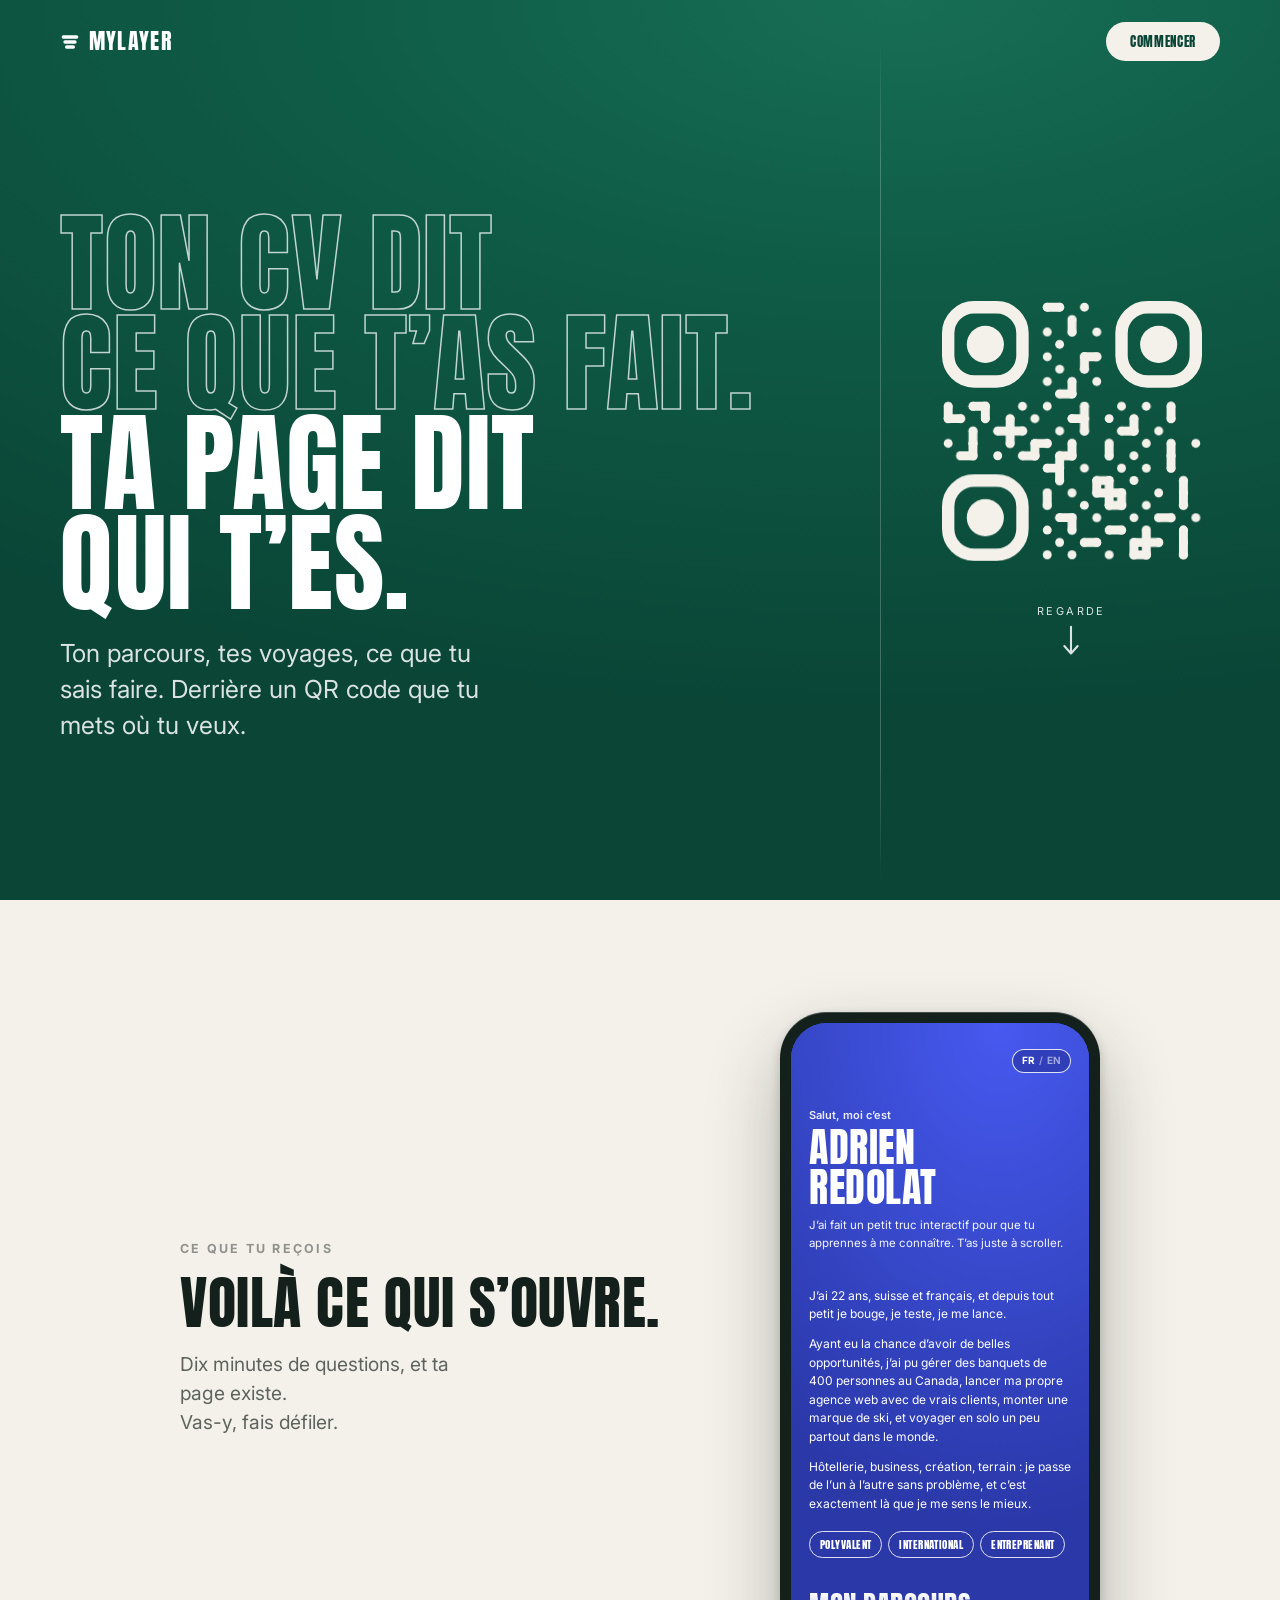
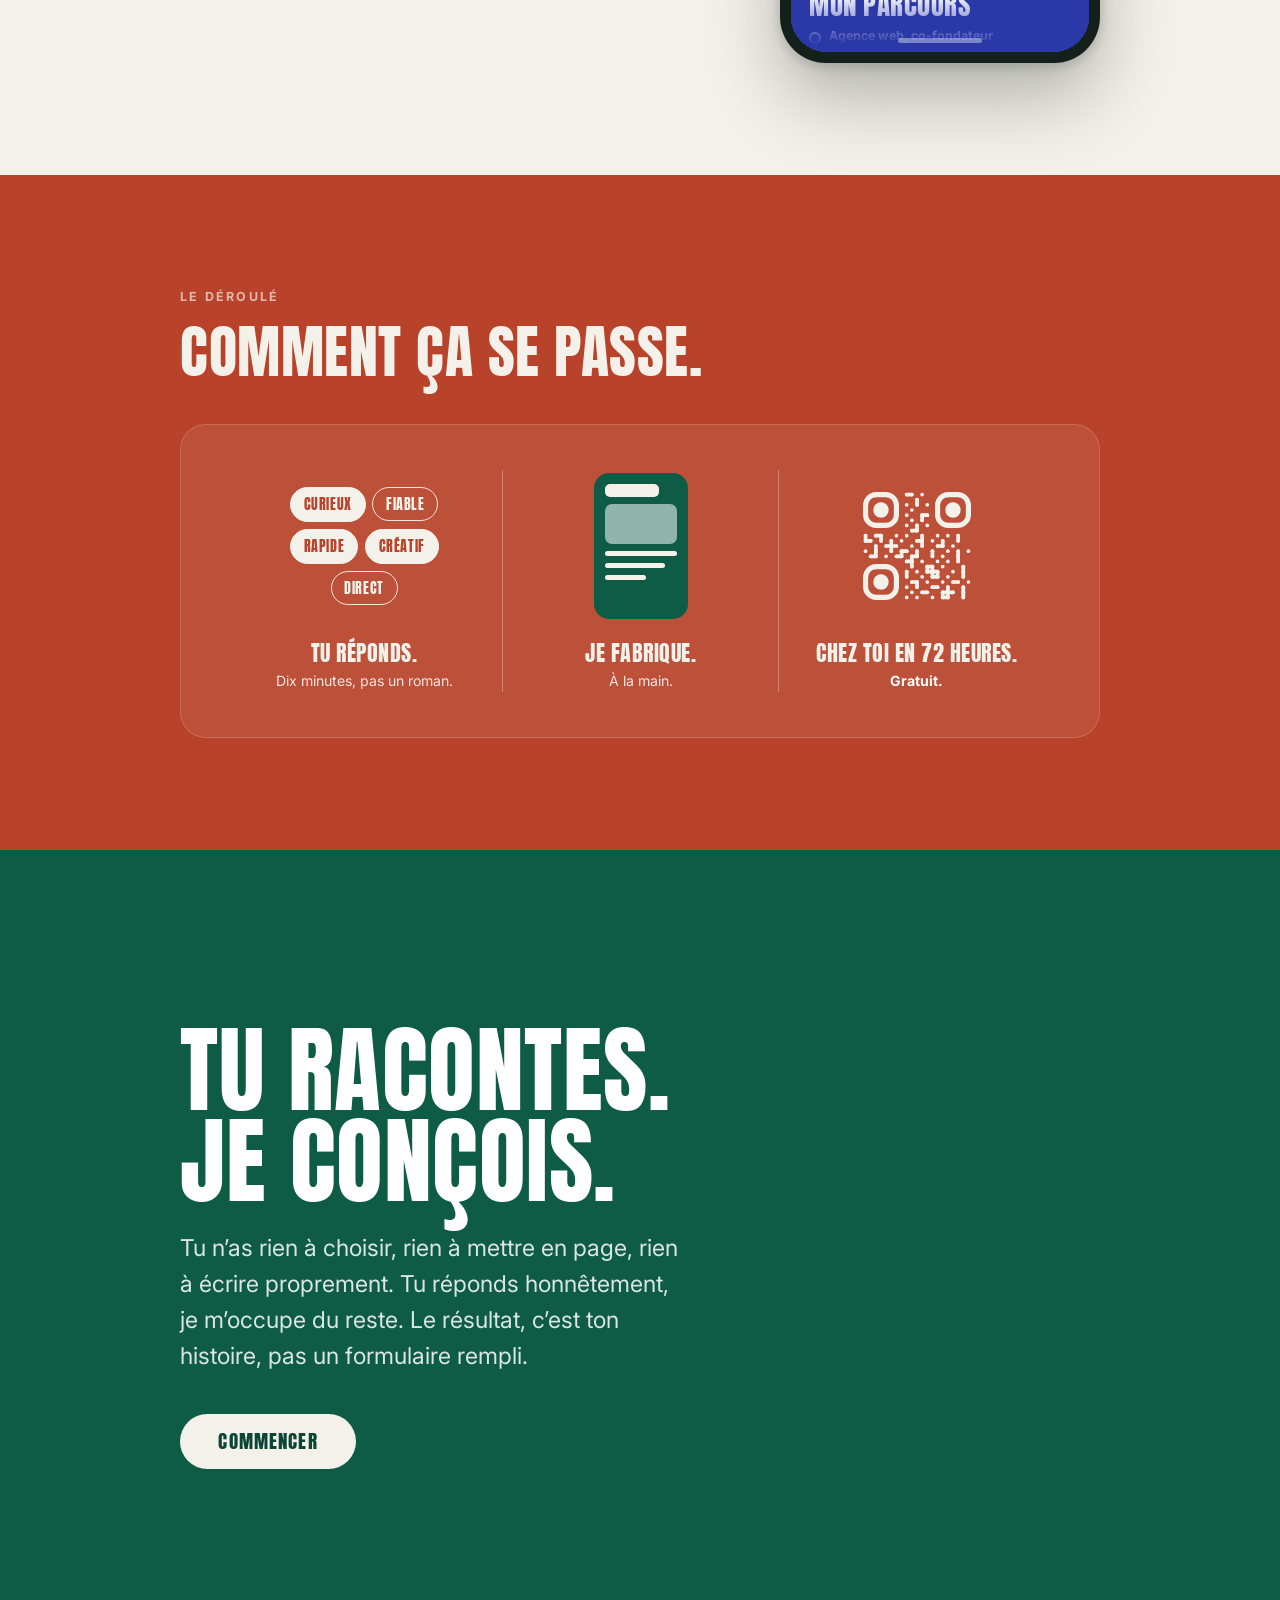
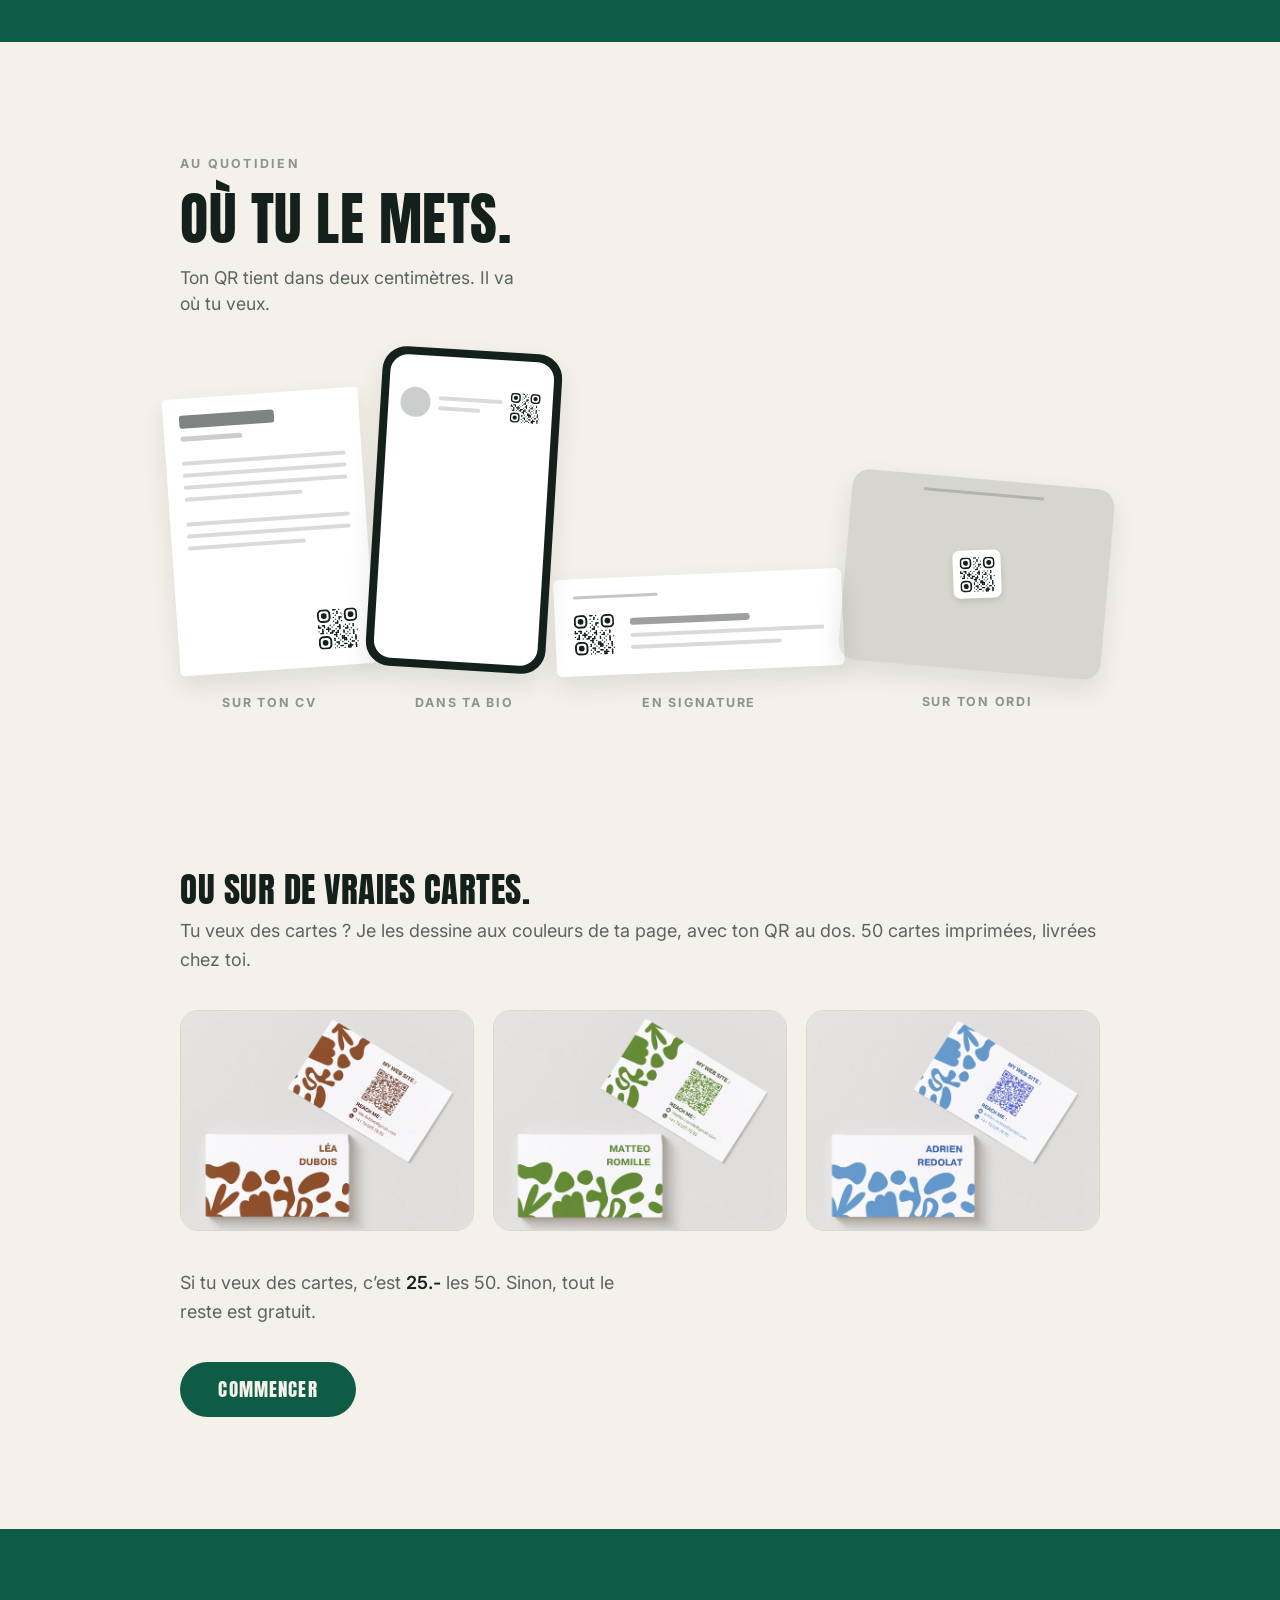
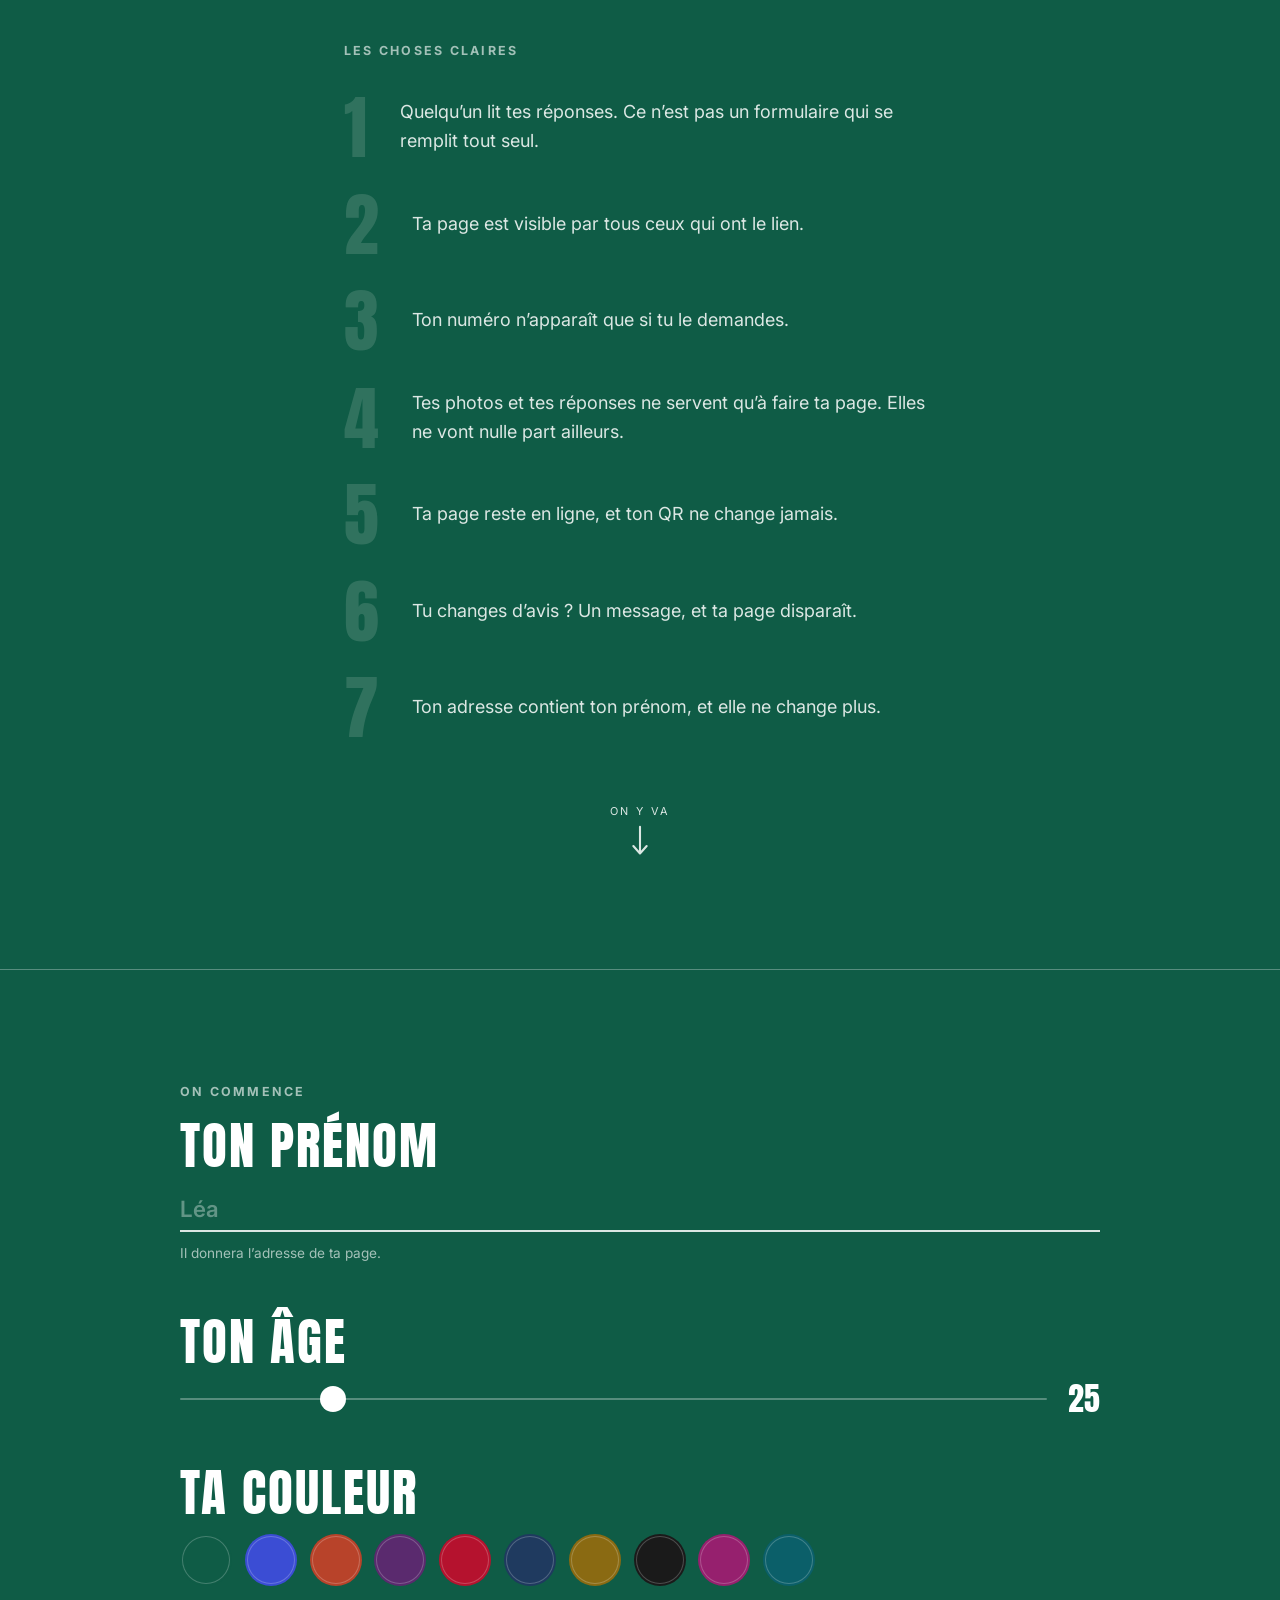
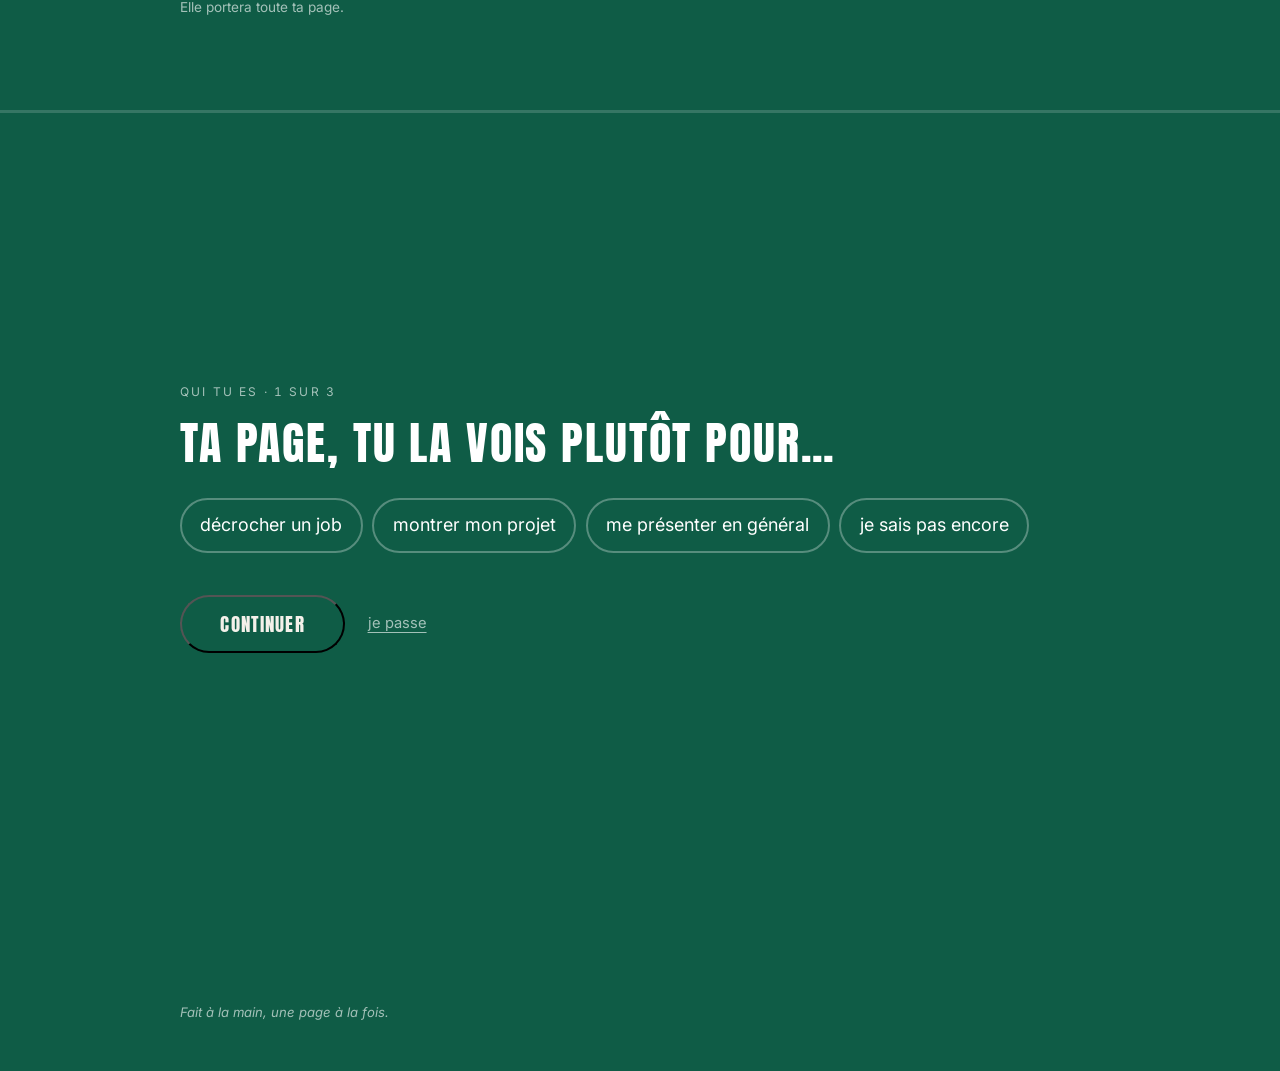
==== commit 01bb51b9: "Add files via upload" ====
--- a/index.html
+++ b/index.html
@@ -3,18 +3,19 @@
 <head>
 <meta charset="utf-8">
 <meta name="viewport" content="width=device-width, initial-scale=1">
-<title>MyLayer — ta page perso, ton QR code</title>
-<meta name="description" content="Ton CV dit ce que t’as fait. Ta fiche dit qui t’es. Une page perso, un QR code. Dix minutes de questions, et c’est à toi.">
+<title>MyLayer, ta page perso, ton QR code</title>
+<meta name="description" content="Ton CV dit ce que t’as fait. Ta page dit qui t’es. Une page perso, un QR code. Dix minutes de questions, et c’est à toi.">
 <meta name="theme-color" content="#0F5C46">
 <meta property="og:type" content="website">
-<meta property="og:title" content="MyLayer — ta page perso, ton QR code">
-<meta property="og:description" content="Ton CV dit ce que t’as fait. Ta fiche dit qui t’es.">
+<meta property="og:title" content="MyLayer, ta page perso, ton QR code">
+<meta property="og:description" content="Ton CV dit ce que t’as fait. Ta page dit qui t’es.">
 <meta property="og:locale" content="fr_CH">
 
 <link rel="preconnect" href="https://fonts.googleapis.com">
 <link rel="preconnect" href="https://fonts.gstatic.com" crossorigin>
 <link href="https://fonts.googleapis.com/css2?family=Anton&family=Inter:wght@400;500;600;700&display=swap" rel="stylesheet">
 <link rel="stylesheet" href="assets/css/style.css">
+<link rel="stylesheet" href="assets/css/formulaire.css">
 
 <!-- Sans JS, rien n’est masqué : les animations sont un bonus, pas une condition. -->
 <script>document.documentElement.classList.add('js');</script>
@@ -25,7 +26,7 @@
 
 <!-- ======================= EN-TÊTE =======================
      Les deux cellules se calent sur les deux colonnes de l’accroche :
-     le logo coiffe le titre, « reprendre » coiffe le QR. -->
+     le logo coiffe le titre, « commencer » coiffe le QR. -->
 <header class="site-header">
   <a class="logo" href="#" aria-label="MyLayer, accueil">
     <svg class="logo-mark" viewBox="0 0 24 24" aria-hidden="true" focusable="false">
@@ -35,29 +36,29 @@
     </svg>
     <span class="logo-word">MyLayer</span>
   </a>
-  <!-- Pour ceux qui reviennent finir. Discret, jamais un appel à l’action. -->
-  <a class="reprendre" href="formulaire/">reprendre</a>
+  <!-- Le seul appel à l’action de l’en-tête : direct vers le début du questionnaire. -->
+  <a class="commencer" href="#debut">Commencer</a>
 </header>
 
 <main id="contenu">
 
   <!-- ==================================================================
-       1 — ACCROCHE
+       1. ACCROCHE
        Deux colonnes franches séparées d’un filet : l’argument à gauche,
        la preuve à droite. Plus de moitié d’écran vide.
        ================================================================== -->
   <section class="hero">
     <div class="hero__grid">
 
-      <!-- Le CV est en creux, la fiche est pleine. L’image dit l’argument. -->
+      <!-- Le CV est en creux, la page est pleine. L’image dit l’argument. -->
       <div class="hero__mot">
         <h1 class="hero__title reveal">
           <em>Ton CV dit<br>ce que t’as fait.</em><br>
-          Ta fiche dit<br>qui t’es.
+          Ta page dit<br>qui t’es.
         </h1>
         <p class="hero__sub reveal">
           Ton parcours, tes voyages, ce que tu sais faire.
-          Derrière un QR que tu mets où tu veux.
+          Derrière un QR code que tu mets où tu veux.
         </p>
       </div>
 
@@ -66,7 +67,7 @@
            téléphone avec lui-même. C’est un dessin composé à la main, qui
            emprunte au QR ses trois yeux et sa trame pour dire d’un coup
            d’œil de quoi ce produit parle. Décoratif, donc inerte : le vrai
-           chemin vers une fiche, c’est le grand téléphone plus bas. -->
+           chemin vers une page, c’est le grand téléphone plus bas. -->
       <div class="hero__droite">
         <figure class="hero__qr">
           <svg class="qr-motif" viewBox="0 0 21 21" xmlns="http://www.w3.org/2000/svg"
@@ -101,8 +102,8 @@
   </section>
 
   <!-- ==================================================================
-       2 — CE QUE C’EST  (on montre l’objet avant d’expliquer quoi que ce
-           soit : un grand téléphone, la vraie fiche dedans, qui défile
+       2. CE QUE C’EST  (on montre l’objet avant d’expliquer quoi que ce
+           soit : un grand téléphone, la vraie page dedans, qui défile
            sous le doigt du visiteur)
        ================================================================== -->
   <section class="band band--light" id="exemples">
@@ -117,15 +118,15 @@
         </p>
       </div>
 
-      <!-- La fiche d’Adrien, reproduite en HTML — pas d’iframe, pas d’image :
+      <!-- La page d’Adrien, reproduite en HTML, pas d’iframe, pas d’image :
            c’est du vrai texte et de vraies photos, et ça défile tout seul
            dans le cadre, sans toucher au scroll de la page. -->
       <div class="voila__tel reveal">
         <div class="tel">
           <div class="tel__ecran">
-            <div class="tel__page fa" data-fiche tabindex="0" role="region"
-                 aria-label="La fiche d’Adrien : fais défiler pour la lire">
-          <!-- La bascule FR/EN de la vraie fiche : elle reste en place
+            <div class="tel__page fa" data-page tabindex="0" role="region"
+                 aria-label="La page d’Adrien : fais défiler pour la lire">
+          <!-- La bascule FR/EN de la vraie page : elle reste en place
                pendant qu'on défile, exactement comme sur le vrai site. -->
           <div class="fa-lang" aria-hidden="true"><b>FR</b><i>/</i><span>EN</span></div>
 
@@ -155,7 +156,7 @@
             <h3 class="fa-titre">Mon parcours</h3>
             <ol class="fa-parcours">
               <li class="fa-etape">
-                <b class="fa-etape__titre">Agence web — Co-fondateur</b>
+                <b class="fa-etape__titre">Agence web, co-fondateur</b>
                 <span class="fa-etape__lieu">ClickSansBug</span>
                 <span class="fa-etape__desc">Sites web pour PME romandes et alémaniques. Com, ventes et administration.</span>
               </li>
@@ -191,7 +192,7 @@
               </li>
               <li class="fa-etape">
                 <b class="fa-etape__titre">Stagiaire communication</b>
-                <span class="fa-etape__lieu">Nestlé — Nescafé / Starbucks</span>
+                <span class="fa-etape__lieu">Nestlé, Nescafé / Starbucks</span>
                 <span class="fa-etape__desc">Affiches, supports visuels, idéation de packaging.</span>
               </li>
               <li class="fa-etape">
@@ -205,7 +206,7 @@
                 <span class="fa-etape__desc">Conseil client et vente en boutique.</span>
               </li>
               <li class="fa-etape">
-                <b class="fa-etape__titre">Coach football — équipe féminine</b>
+                <b class="fa-etape__titre">Coach football, équipe féminine</b>
                 <span class="fa-etape__lieu">Pully · 3 saisons</span>
                 <span class="fa-etape__desc">Entraînement et encadrement d’une équipe sur 3 ans.</span>
               </li>
@@ -678,7 +679,7 @@
           <div class="fa-bloc fa-fin">
             <h3 class="fa-titre fa-titre--fin">On se parle ?</h3>
             <p class="fa-sous">Au plaisir d’échanger.</p>
-            <!-- Rendus tels qu'ils apparaissent sur la fiche, mais inertes :
+            <!-- Rendus tels qu'ils apparaissent sur la page, mais inertes :
                  on montre la page, on n'emmène pas le visiteur ailleurs. -->
             <div class="fa-liens">
               <span class="fa-lien">LinkedIn</span>
@@ -700,10 +701,10 @@
   </section>
 
   <!-- ==================================================================
-       3 — COMMENT ÇA SE PASSE
+       3. COMMENT ÇA SE PASSE
        On ne raconte plus le déroulé, on le montre. Trois moments dans un
-       même panneau : les mots se cochent, la fiche se compose, le motif
-       arrive. Le texte ne fait que nommer ce qu’on vient de voir — c’est
+       même panneau : les mots se cochent, la page se compose, le motif
+       arrive. Le texte ne fait que nommer ce qu’on vient de voir, c’est
        l’animation qui explique.
        ================================================================== -->
   <section class="band deroule">
@@ -715,7 +716,7 @@
            voient pas. Le visiteur lit l’ordre dans la disposition. -->
       <ol class="deroule__frame">
 
-        <!-- 1 — les mots se cochent tout seuls : on choisit, on ne rédige pas -->
+        <!-- 1. les mots se cochent tout seuls : on choisit, on ne rédige pas -->
         <li class="dm dm--1 reveal">
           <div class="dm__vue" aria-hidden="true">
             <ul class="dm-mots">
@@ -730,10 +731,10 @@
           <p class="dm__note">Dix minutes, pas un roman.</p>
         </li>
 
-        <!-- 2 — la fiche se compose sous les yeux du visiteur -->
+        <!-- 2. la page se compose sous les yeux du visiteur -->
         <li class="dm dm--2 reveal">
           <div class="dm__vue" aria-hidden="true">
-            <div class="dm-fiche">
+            <div class="dm-page">
               <span class="dm-bloc dm-bloc--titre" style="--d:.30s"></span>
               <span class="dm-bloc dm-bloc--image" style="--d:.40s"></span>
               <span class="dm-bloc dm-bloc--ligne" style="--d:.50s"></span>
@@ -745,7 +746,7 @@
           <p class="dm__note">À la main.</p>
         </li>
 
-        <!-- 3 — le motif de l’accroche revient, en petit : c’est ce qu’on reçoit -->
+        <!-- 3. le motif de l’accroche revient, en petit : c’est ce qu’on reçoit -->
         <li class="dm dm--3 reveal">
           <div class="dm__vue" aria-hidden="true">
             <svg class="qr-motif" viewBox="0 0 21 21" xmlns="http://www.w3.org/2000/svg"
@@ -775,7 +776,7 @@
   </section>
 
   <!-- ==================================================================
-       4 — TU RACONTES. JE CONÇOIS.   (un écran à lui tout seul)
+       4. TU RACONTES. JE CONÇOIS.   (un écran à lui tout seul)
        ================================================================== -->
   <section class="promesse">
     <div class="wrap">
@@ -783,15 +784,16 @@
       <p class="promesse__texte reveal">
         Tu n’as rien à choisir, rien à mettre en page, rien à écrire proprement.
         Tu réponds honnêtement, je m’occupe du reste. Le résultat, c’est ton
-        histoire — pas un formulaire rempli.
+        histoire, pas un formulaire rempli.
       </p>
+      <p class="promesse__action reveal"><a class="cta cta--clair" href="#debut">Commencer</a></p>
     </div>
   </section>
 
   <!-- ==================================================================
-       5 — OÙ TU LE METS
-       En mots, personne ne se projette. On dessine donc les objets — tout
-       en HTML et CSS, aucune image — avec le motif à sa place réelle sur
+       5. OÙ TU LE METS
+       En mots, personne ne se projette. On dessine donc les objets, tout
+       en HTML et CSS, aucune image, avec le motif à sa place réelle sur
        chacun. Ils sont posés comme sur une table : tailles différentes,
        inclinaisons différentes, un léger chevauchement.
        Les cartes imprimées ferment le propos : c’est la version la plus
@@ -809,7 +811,7 @@
            formes. C’est le libellé, sous chaque objet, qui informe. -->
       <ul class="objets">
 
-        <!-- 1 — le CV : feuille portrait, bandeau du nom, le motif en bas à droite -->
+        <!-- 1. le CV : feuille portrait, bandeau du nom, le motif en bas à droite -->
         <li class="objet objet--cv reveal">
           <div class="dessin dessin--cv" aria-hidden="true">
             <span class="cv__nom"></span>
@@ -836,7 +838,7 @@
           <p class="objet__label">Sur ton CV</p>
         </li>
 
-        <!-- 2 — la bio : téléphone simplifié, avatar rond, deux lignes, le motif à côté -->
+        <!-- 2. la bio : téléphone simplifié, avatar rond, deux lignes, le motif à côté -->
         <li class="objet objet--insta reveal">
           <div class="dessin dessin--insta" aria-hidden="true">
             <span class="insta__barre"></span>
@@ -866,7 +868,7 @@
           <p class="objet__label">Dans ta bio</p>
         </li>
 
-        <!-- 3 — la signature : filet de séparation, le motif à gauche, trois lignes -->
+        <!-- 3. la signature : filet de séparation, le motif à gauche, trois lignes -->
         <li class="objet objet--mail reveal">
           <div class="dessin dessin--mail" aria-hidden="true">
             <span class="mail__filet"></span>
@@ -893,7 +895,7 @@
           <p class="objet__label">En signature</p>
         </li>
 
-        <!-- 4 — l’ordinateur : capot fermé vu de dessus, le motif collé dessus -->
+        <!-- 4. l’ordinateur : capot fermé vu de dessus, le motif collé dessus -->
         <li class="objet objet--ordi reveal">
           <div class="dessin dessin--ordi" aria-hidden="true">
             <span class="ordi__charniere"></span>
@@ -924,7 +926,7 @@
       <div class="impression">
         <h3 class="impression__titre reveal">Ou sur de vraies cartes.</h3>
         <p class="impression__sous reveal">
-          Tu veux des cartes&nbsp;? Je les dessine aux couleurs de ta fiche, avec
+          Tu veux des cartes&nbsp;? Je les dessine aux couleurs de ta page, avec
           ton QR au dos. 50 cartes imprimées, livrées chez toi.
         </p>
         <ul class="impression__liste">
@@ -959,7 +961,7 @@
   </section>
 
   <!-- ==================================================================
-       6 — LES CHOSES CLAIRES
+       6. LES CHOSES CLAIRES
        Le dernier doute qu’on lève avant de commencer. Six articles
        numérotés, comme un contrat : les chiffres portent tout le caractère,
        le texte reste calme. Pas de titre, pas d’icône, aucune ligne mise
@@ -975,6 +977,7 @@
         <li class="reveal">Tes photos et tes réponses ne servent qu’à faire ta page. Elles ne vont nulle part ailleurs.</li>
         <li class="reveal">Ta page reste en ligne, et ton QR ne change jamais.</li>
         <li class="reveal">Tu changes d’avis&nbsp;? Un message, et ta page disparaît.</li>
+        <li class="reveal">Ton adresse contient ton prénom, et elle ne change plus.</li>
       </ol>
 
       <!-- Les questions sont juste en dessous : un bouton n’aurait pas de
@@ -992,26 +995,26 @@
   </section>
 
   <!-- ==================================================================
-       5 — LES PREMIÈRES QUESTIONS
+       5. LES PREMIÈRES QUESTIONS
            Pas de bouton : le formulaire commence ici, dans la page.
        ================================================================== -->
   <section class="debut" id="debut">
     <div class="wrap">
       <p class="surtitre reveal">On commence</p>
 
-      <!-- Q1 — prénom -->
+      <!-- Q1. prénom -->
       <div class="q reveal" data-q="1">
         <label class="q__label" for="q-prenom">Ton prénom</label>
         <input class="q__input" id="q-prenom" type="text" name="prenom"
                autocomplete="given-name" placeholder="Léa" maxlength="40"
                enterkeyhint="next">
-        <p class="q__aide">Il donnera l’adresse de ta fiche.</p>
+        <p class="q__aide">Il donnera l’adresse de ta page.</p>
         <p class="q__adresse" data-adresse hidden>
           mylayer.netlify.app/<b data-slug></b>
         </p>
       </div>
 
-      <!-- Q2 — âge -->
+      <!-- Q2. âge -->
       <div class="q reveal" data-q="2">
         <label class="q__label" for="q-age">Ton âge</label>
         <div class="q__curseur">
@@ -1021,7 +1024,7 @@
         </div>
       </div>
 
-      <!-- Q3 — la couleur : le moment où la page change -->
+      <!-- Q3. la couleur : le moment où la page change -->
       <div class="q reveal" data-q="3">
         <span class="q__label" id="q-couleur-l">Ta couleur</span>
         <div class="palette" role="radiogroup" aria-labelledby="q-couleur-l" data-palette>
@@ -1041,53 +1044,640 @@
                   data-col="#8A6A12,#634B0A,#A8821D" aria-label="Ocre"></button>
           <button type="button" class="pastille" role="radio" aria-checked="false"
                   data-col="#1A1A1A,#000000,#333333" aria-label="Encre"></button>
-        </div>
-        <p class="q__aide">Elle portera toute ta fiche.</p>
-      </div>
-
-      <!-- Confirmation : n’apparaît qu’une fois la couleur choisie -->
-      <div class="bascule" data-bascule hidden>
-        <p class="bascule__texte">
-          <span data-bonjour></span>
-          Il reste dix minutes de questions, et ta fiche est à moi de fabriquer.
-        </p>
-        <a class="bascule__lien" href="formulaire/">Continuer &rarr;</a>
-        <p class="bascule__note">Tes réponses sont déjà gardées sur ton téléphone.</p>
+          <button type="button" class="pastille" role="radio" aria-checked="false"
+                  data-col="#96206E,#74184F,#B32D85" aria-label="Rose profond"></button>
+          <button type="button" class="pastille" role="radio" aria-checked="false"
+                  data-col="#0B5F69,#06444B,#14727E" aria-label="Turquoise sombre"></button>
+        </div>
+        <p class="q__aide">Elle portera toute ta page.</p>
       </div>
     </div>
   </section>
 
   <!-- ==================================================================
-       8 — LES PETITES LIGNES
+       7. LE QUESTIONNAIRE
+       Il enchaîne la question de la couleur : même page, même scroll, aucun
+       chargement. Une question par écran, et la précédente reste accessible.
+       Le dépôt des photos, lui, reste une page à part : si un envoi de
+       fichiers échoue, il ne doit jamais emporter les réponses écrites.
        ================================================================== -->
-  <section class="band band--light legal">
+  <section class="fm">
+    <div class="fm__barre" aria-hidden="true"><div class="fm__jauge" data-jauge></div></div>
     <div class="wrap">
-      <p class="surtitre reveal">Les petites lignes</p>
-      <div class="legal__texte reveal">
-        <p>
-          Ton adresse contient ton prénom&nbsp;: <code>mylayer.netlify.app/lea</code>.
-          Elle est définitive.
+
+      <noscript>
+        <p class="mot__texte"><b>Ce formulaire a besoin de JavaScript</b> pour t’afficher les
+        questions une par une et garder tes réponses au fur et à mesure. Active-le, ou
+        écris-moi et on fait ça autrement.</p>
+      </noscript>
+
+    <form id="formulaire" name="mylayer-reponses" method="POST"
+          data-netlify="true" netlify-honeypot="piege" enctype="multipart/form-data">
+
+      <input type="hidden" name="form-name" value="mylayer-reponses">
+      <p hidden><label>À ne pas remplir : <input name="piege"></label></p>
+
+      <!-- La référence rattache les photos aux réponses. Elle est fabriquée
+           à l’envoi, à partir du prénom et de quatre caractères tirés au sort. -->
+      <input type="hidden" name="reference" data-champ="reference">
+
+      <!-- Relus depuis la page d’accueil (clé « mylayer.debut ») : on ne
+           redemande jamais ce qui a déjà été donné. -->
+      <input type="hidden" name="prenom"  data-champ="prenom">
+      <input type="hidden" name="age"     data-champ="age">
+      <input type="hidden" name="couleur" data-champ="couleur">
+
+      <!-- ================================================================
+           1. L’ENTRÉE
+           Le prénom et la couleur sont déjà pris sur la page d’accueil.
+           Reste l’usage, qui n’apparaîtra pas sur la page : il oriente
+           la rédaction, rien d’autre.
+           ================================================================ -->
+      <section class="ec est-actif" data-ec data-section="Qui tu es">
+        <p class="ec__compteur" data-compteur></p>
+        <span class="ec__q" id="l-objectif">Ta page, tu la vois plutôt pour…</span>
+        <div class="choix" role="radiogroup" aria-labelledby="l-objectif"
+             data-unique data-cible="objectif">
+          <button type="button" class="choix__opt" role="radio" aria-checked="false">décrocher un job</button>
+          <button type="button" class="choix__opt" role="radio" aria-checked="false">montrer mon projet</button>
+          <button type="button" class="choix__opt" role="radio" aria-checked="false">me présenter en général</button>
+          <button type="button" class="choix__opt" role="radio" aria-checked="false">je sais pas encore</button>
+        </div>
+        <input type="hidden" name="objectif" data-champ="objectif">
+        <div class="ec__nav">
+          <button type="button" class="cta" data-suivant>Continuer</button>
+          <button type="button" class="ec__passe" data-passe>je passe</button>
+        </div>
+      </section>
+
+      <!-- ================================================================
+           2. LES MOTS
+           Les vingt-cinq mots sont écrits une seule fois, dans le JS.
+           ================================================================ -->
+      <section class="ec" data-ec data-section="Qui tu es">
+        <p class="ec__compteur" data-compteur></p>
+        <span class="ec__q">Choisis 3 mots minimum qui te ressemblent</span>
+        <div data-mots="mots_moi"></div>
+        <p class="choix__jauge" data-jauge-mots="mots_moi">3 minimum</p>
+        <div class="sortie">
+          <p class="sortie__label" id="l-mots-moi-autre">Un autre mot ?</p>
+          <div class="multi" data-multi="mots_moi_autre" data-gabarit="le tien"
+               data-long="60" aria-labelledby="l-mots-moi-autre"></div>
+          <input type="hidden" name="mots_moi_autre" data-champ="mots_moi_autre">
+        </div>
+        <input type="hidden" name="mots_moi" data-champ="mots_moi">
+        <div class="ec__nav">
+          <button type="button" class="cta" data-suivant>Continuer</button>
+          <button type="button" class="ec__passe" data-passe>je passe</button>
+        </div>
+      </section>
+
+      <!-- ================================================================
+           3. LE CV, obligatoire
+           Placé après les taps, jamais avant : demander un fichier à
+           quelqu’un qui vient d’arriver casse l’élan. Il conditionne la
+           question suivante, d’où sa place juste avant le parcours.
+           ================================================================ -->
+      <section class="ec" data-ec data-section="Qui tu es" data-obligatoire="cv">
+        <p class="ec__compteur" data-compteur></p>
+        <span class="ec__q">Ton CV</span>
+        <p class="ec__relance">Il donne les dates et les noms. Ça m’évite de te les demander.</p>
+        <label class="depot" data-depot>
+          <input type="file" name="cv" data-champ-fichier="cv"
+                 accept=".pdf,.doc,.docx,.pages,.odt,image/*">
+          <span class="depot__titre" data-depot-titre>Choisir mon CV</span>
+          <span class="depot__note" data-depot-note>PDF, Word, ou même une photo de ton CV. 8 Mo au plus.</span>
+        </label>
+        <p class="ec__erreur" data-erreur></p>
+        <div class="ec__nav">
+          <button type="button" class="cta" data-suivant>Continuer</button>
+        </div>
+      </section>
+
+      <!-- ================================================================
+           LE PACTE
+           Placé juste avant la première question écrite. La dernière ligne
+           change l’état d’esprit de tout ce qui suit : savoir qu’on pourra
+           illustrer plus tard fait raconter plus librement.
+           ================================================================ -->
+      <section class="ec ec--pacte" data-ec data-section="Ton histoire" data-hors-compte data-pacte>
+        <div class="mot">
+          <h2 class="mot__titre">Deux choses avant de continuer.</h2>
+          <p class="mot__texte">
+            Tout ce que tu écris n’apparaîtra pas tel quel sur ta page. Je trie,
+            je choisis, je réécris. Mais plus tu m’en donnes, meilleure elle sera.
+          </p>
+          <p class="mot__texte mot__fort">Raconte. C’est moi qui fais le tri.</p>
+          <p class="mot__texte mot__aparte">
+            Et si t’as la flemme d’écrire : appuie sur le micro de ton clavier et
+            parle. C’est plus rapide, et c’est souvent bien meilleur.
+          </p>
+          <p class="mot__texte mot__aparte">
+            Si tu veux montrer des choses, photos, documents, ce que tu fais,
+            il y a un endroit pour ça à la fin.
+          </p>
+          <p class="mot__nav"><button type="button" class="cta" data-suivant>J’ai compris</button></p>
+        </div>
+      </section>
+
+      <!-- ================================================================
+           4. TON HISTOIRE, le cœur
+           Champs de fond : sept à huit lignes visibles. Un champ court ici
+           produirait des réponses courtes, et il n’y aurait rien à écrire.
+           ================================================================ -->
+      <section class="ec" data-ec data-section="Ton histoire">
+        <p class="ec__compteur" data-compteur></p>
+        <label class="ec__q" for="c-parcours">Le CV donne les dates et les noms. Toi, raconte-moi ce qu’il y a derrière.</label>
+        <p class="ec__relance">Ce que t’as vraiment fait, ce que t’as appris, ce qui t’a marqué. Dans le désordre, comme ça vient.</p>
+        <textarea class="ec__champ ec__champ--fond" id="c-parcours" name="parcours"
+                  data-champ="parcours" rows="8"></textarea>
+        <p class="ec__dictee"><svg viewBox="0 0 14 20" fill="none" aria-hidden="true"><rect x="4" y="1" width="6" height="10" rx="3" stroke="currentColor" stroke-width="1.6"/><path d="M1.5 8.5a5.5 5.5 0 0 0 11 0M7 14v4.5" stroke="currentColor" stroke-width="1.6" stroke-linecap="round"/></svg> tu peux dicter au lieu d’écrire</p>
+        <div class="ec__nav">
+          <button type="button" class="cta" data-suivant>Continuer</button>
+          <button type="button" class="ec__passe" data-passe>je passe</button>
+        </div>
+      </section>
+
+      <section class="ec" data-ec data-section="Ton histoire">
+        <p class="ec__compteur" data-compteur></p>
+        <label class="ec__q" for="c-arrive">Comment t’en es arrivé là ?</label>
+        <textarea class="ec__champ ec__champ--fond" id="c-arrive" name="comment_arrive"
+                  data-champ="comment_arrive" rows="8"></textarea>
+        <p class="ec__dictee"><svg viewBox="0 0 14 20" fill="none" aria-hidden="true"><rect x="4" y="1" width="6" height="10" rx="3" stroke="currentColor" stroke-width="1.6"/><path d="M1.5 8.5a5.5 5.5 0 0 0 11 0M7 14v4.5" stroke="currentColor" stroke-width="1.6" stroke-linecap="round"/></svg> tu peux dicter au lieu d’écrire</p>
+        <div class="ec__nav">
+          <button type="button" class="cta" data-suivant>Continuer</button>
+          <button type="button" class="ec__passe" data-passe>je passe</button>
+        </div>
+      </section>
+
+      <section class="ec" data-ec data-section="Ton histoire">
+        <p class="ec__compteur" data-compteur></p>
+        <label class="ec__q" for="c-fierte">Ce dont tu es le plus fier. Et pourquoi ça compte pour toi.</label>
+        <p class="ec__relance">Pro ou perso, on s’en page.</p>
+        <textarea class="ec__champ ec__champ--fond" id="c-fierte" name="fierte"
+                  data-champ="fierte" rows="8"></textarea>
+        <p class="ec__dictee"><svg viewBox="0 0 14 20" fill="none" aria-hidden="true"><rect x="4" y="1" width="6" height="10" rx="3" stroke="currentColor" stroke-width="1.6"/><path d="M1.5 8.5a5.5 5.5 0 0 0 11 0M7 14v4.5" stroke="currentColor" stroke-width="1.6" stroke-linecap="round"/></svg> tu peux dicter au lieu d’écrire</p>
+        <div class="ec__nav">
+          <button type="button" class="cta" data-suivant>Continuer</button>
+          <button type="button" class="ec__passe" data-passe>je passe</button>
+        </div>
+      </section>
+
+      <section class="ec" data-ec data-section="Ton histoire">
+        <p class="ec__compteur" data-compteur></p>
+        <label class="ec__q" for="c-imprevu">Une fois où ça s’est pas passé comme prévu, tu t’y es pris comment ?</label>
+        <textarea class="ec__champ ec__champ--fond" id="c-imprevu" name="imprevu"
+                  data-champ="imprevu" rows="8"></textarea>
+        <p class="ec__dictee"><svg viewBox="0 0 14 20" fill="none" aria-hidden="true"><rect x="4" y="1" width="6" height="10" rx="3" stroke="currentColor" stroke-width="1.6"/><path d="M1.5 8.5a5.5 5.5 0 0 0 11 0M7 14v4.5" stroke="currentColor" stroke-width="1.6" stroke-linecap="round"/></svg> tu peux dicter au lieu d’écrire</p>
+        <div class="ec__nav">
+          <button type="button" class="cta" data-suivant>Continuer</button>
+          <button type="button" class="ec__passe" data-passe>je passe</button>
+        </div>
+      </section>
+
+      <section class="ec" data-ec data-section="Ton histoire">
+        <p class="ec__compteur" data-compteur></p>
+        <label class="ec__q" for="c-truc-bien">Il y a un truc que tu fais bien ?</label>
+        <p class="ec__relance">Même un truc bête. Surtout un truc bête.</p>
+        <textarea class="ec__champ ec__champ--fond" id="c-truc-bien" name="truc_bien"
+                  data-champ="truc_bien" rows="8"></textarea>
+        <p class="ec__dictee"><svg viewBox="0 0 14 20" fill="none" aria-hidden="true"><rect x="4" y="1" width="6" height="10" rx="3" stroke="currentColor" stroke-width="1.6"/><path d="M1.5 8.5a5.5 5.5 0 0 0 11 0M7 14v4.5" stroke="currentColor" stroke-width="1.6" stroke-linecap="round"/></svg> tu peux dicter au lieu d’écrire</p>
+        <div class="ec__nav">
+          <button type="button" class="cta" data-suivant>Continuer</button>
+          <button type="button" class="ec__passe" data-passe>je passe</button>
+        </div>
+      </section>
+
+      <section class="ec" data-ec data-section="Ton histoire">
+        <p class="ec__compteur" data-compteur></p>
+        <label class="ec__q" for="c-apprendre">Un truc que t’aimerais apprendre.</label>
+        <textarea class="ec__champ ec__champ--moyen" id="c-apprendre" name="apprendre"
+                  data-champ="apprendre" rows="3"></textarea>
+        <p class="ec__dictee"><svg viewBox="0 0 14 20" fill="none" aria-hidden="true"><rect x="4" y="1" width="6" height="10" rx="3" stroke="currentColor" stroke-width="1.6"/><path d="M1.5 8.5a5.5 5.5 0 0 0 11 0M7 14v4.5" stroke="currentColor" stroke-width="1.6" stroke-linecap="round"/></svg> tu peux dicter au lieu d’écrire</p>
+        <div class="ec__nav">
+          <button type="button" class="cta" data-suivant>Continuer</button>
+          <button type="button" class="ec__passe" data-passe>je passe</button>
+        </div>
+      </section>
+
+      <!-- ================================================================
+           5. CE QUE LE CV NE DIT PAS, rythme rapide
+           ================================================================ -->
+      <section class="ec" data-ec data-section="Ce que le CV ne dit pas">
+        <p class="ec__compteur" data-compteur></p>
+        <span class="ec__q">Plutôt ceci ou cela</span>
+        <div class="duels">
+          <div class="duel" data-duel="duel_matin_soir" role="group" aria-label="matin ou soir">
+            <button type="button" class="duel__opt" aria-pressed="false">matin</button>
+            <button type="button" class="duel__opt" aria-pressed="false">soir</button>
+          </div>
+          <div class="duel" data-duel="duel_plan_impro" role="group" aria-label="plan ou impro">
+            <button type="button" class="duel__opt" aria-pressed="false">plan</button>
+            <button type="button" class="duel__opt" aria-pressed="false">impro</button>
+          </div>
+          <div class="duel" data-duel="duel_equipe_solo" role="group" aria-label="équipe ou solo">
+            <button type="button" class="duel__opt" aria-pressed="false">équipe</button>
+            <button type="button" class="duel__opt" aria-pressed="false">solo</button>
+          </div>
+          <div class="duel" data-duel="duel_ville_nature" role="group" aria-label="ville ou nature">
+            <button type="button" class="duel__opt" aria-pressed="false">ville</button>
+            <button type="button" class="duel__opt" aria-pressed="false">nature</button>
+          </div>
+          <div class="duel" data-duel="duel_parler_ecouter" role="group" aria-label="parler ou écouter">
+            <button type="button" class="duel__opt" aria-pressed="false">parler</button>
+            <button type="button" class="duel__opt" aria-pressed="false">écouter</button>
+          </div>
+          <div class="duel" data-duel="duel_vitesse_precision" role="group" aria-label="vitesse ou précision">
+            <button type="button" class="duel__opt" aria-pressed="false">vitesse</button>
+            <button type="button" class="duel__opt" aria-pressed="false">précision</button>
+          </div>
+          <div class="duel" data-duel="duel_routine_nouveaute" role="group" aria-label="routine ou nouveauté">
+            <button type="button" class="duel__opt" aria-pressed="false">routine</button>
+            <button type="button" class="duel__opt" aria-pressed="false">nouveauté</button>
+          </div>
+          <div class="duel" data-duel="duel_dedans_dehors" role="group" aria-label="dedans ou dehors">
+            <button type="button" class="duel__opt" aria-pressed="false">dedans</button>
+            <button type="button" class="duel__opt" aria-pressed="false">dehors</button>
+          </div>
+        </div>
+        <input type="hidden" name="duel_matin_soir"        data-champ="duel_matin_soir">
+        <input type="hidden" name="duel_plan_impro"        data-champ="duel_plan_impro">
+        <input type="hidden" name="duel_equipe_solo"       data-champ="duel_equipe_solo">
+        <input type="hidden" name="duel_ville_nature"      data-champ="duel_ville_nature">
+        <input type="hidden" name="duel_parler_ecouter"    data-champ="duel_parler_ecouter">
+        <input type="hidden" name="duel_vitesse_precision" data-champ="duel_vitesse_precision">
+        <input type="hidden" name="duel_routine_nouveaute" data-champ="duel_routine_nouveaute">
+        <input type="hidden" name="duel_dedans_dehors"     data-champ="duel_dedans_dehors">
+        <div class="ec__nav">
+          <button type="button" class="cta" data-suivant>Continuer</button>
+          <button type="button" class="ec__passe" data-passe>je passe</button>
+        </div>
+      </section>
+
+      <!-- Les deux extrêmes encadrent le curseur, à la même hauteur que lui.
+           Trop à l’étroit, ils passent au-dessus et en dessous : c’est la
+           feuille de style qui en décide, pas un second balisage. -->
+      <section class="ec" data-ec data-section="Ce que le CV ne dit pas">
+        <p class="ec__compteur" data-compteur></p>
+        <label class="ec__q" for="c-curseur">Tu te mets où ?</label>
+        <div class="curseur">
+          <span class="curseur__borne">structuré</span>
+          <input class="q__range curseur__piste" id="c-curseur" type="range"
+                 min="0" max="100" step="1" value="50"
+                 name="structure_spontane" data-champ="structure_spontane">
+          <span class="curseur__borne">spontané</span>
+        </div>
+        <div class="ec__nav">
+          <button type="button" class="cta" data-suivant>Continuer</button>
+          <button type="button" class="ec__passe" data-passe>je passe</button>
+        </div>
+      </section>
+
+      <section class="ec" data-ec data-section="Ce que le CV ne dit pas">
+        <p class="ec__compteur" data-compteur></p>
+        <span class="ec__q">Range du plus au moins important pour toi</span>
+        <ol class="rang" data-rang data-cible="priorites">
+          <li class="rang__item" draggable="true" data-val="l’ambiance"></li>
+          <li class="rang__item" draggable="true" data-val="apprendre"></li>
+          <li class="rang__item" draggable="true" data-val="l’autonomie"></li>
+          <li class="rang__item" draggable="true" data-val="la reconnaissance"></li>
+          <li class="rang__item" draggable="true" data-val="la stabilité"></li>
+        </ol>
+        <input type="hidden" name="priorites" data-champ="priorites">
+        <div class="ec__nav">
+          <button type="button" class="cta" data-suivant>Continuer</button>
+          <button type="button" class="ec__passe" data-passe>je passe</button>
+        </div>
+      </section>
+
+      <section class="ec" data-ec data-section="Ce que le CV ne dit pas">
+        <p class="ec__compteur" data-compteur></p>
+        <label class="ec__q" for="c-invisible">Un truc qu’on ne devine pas en te regardant.</label>
+        <textarea class="ec__champ ec__champ--moyen" id="c-invisible" name="truc_invisible"
+                  data-champ="truc_invisible" rows="3"></textarea>
+        <p class="ec__dictee"><svg viewBox="0 0 14 20" fill="none" aria-hidden="true"><rect x="4" y="1" width="6" height="10" rx="3" stroke="currentColor" stroke-width="1.6"/><path d="M1.5 8.5a5.5 5.5 0 0 0 11 0M7 14v4.5" stroke="currentColor" stroke-width="1.6" stroke-linecap="round"/></svg> tu peux dicter au lieu d’écrire</p>
+        <div class="ec__nav">
+          <button type="button" class="cta" data-suivant>Continuer</button>
+          <button type="button" class="ec__passe" data-passe>je passe</button>
+        </div>
+      </section>
+
+      <section class="ec" data-ec data-section="Ce que le CV ne dit pas">
+        <p class="ec__compteur" data-compteur></p>
+        <label class="ec__q" for="c-temps-libre">Ce que tu fais de ton temps libre, et ce que ça t’apporte.</label>
+        <p class="ec__relance">Le sport, la musique, les jeux, rien du tout. Tout compte.</p>
+        <textarea class="ec__champ ec__champ--fond" id="c-temps-libre" name="temps_libre"
+                  data-champ="temps_libre" rows="7"></textarea>
+        <p class="ec__dictee"><svg viewBox="0 0 14 20" fill="none" aria-hidden="true"><rect x="4" y="1" width="6" height="10" rx="3" stroke="currentColor" stroke-width="1.6"/><path d="M1.5 8.5a5.5 5.5 0 0 0 11 0M7 14v4.5" stroke="currentColor" stroke-width="1.6" stroke-linecap="round"/></svg> tu peux dicter au lieu d’écrire</p>
+        <div class="ec__nav">
+          <button type="button" class="cta" data-suivant>Continuer</button>
+          <button type="button" class="ec__passe" data-passe>je passe</button>
+        </div>
+      </section>
+
+      <!-- ================================================================
+           6. CE QUI PROUVE
+           ================================================================ -->
+      <section class="ec" data-ec data-section="Ce qui compte">
+        <p class="ec__compteur" data-compteur></p>
+        <label class="ec__q" for="c-chiffres">T’as des chiffres qui parlent pour toi ?</label>
+        <p class="ec__relance">Des exemples : pays visités · clients · couverts servis · élèves · km parcourus · années de pratique · projets livrés · personnes encadrées · heures de bénévolat · trucs fabriqués</p>
+        <textarea class="ec__champ ec__champ--fond" id="c-chiffres" name="chiffres"
+                  data-champ="chiffres" rows="7"></textarea>
+        <p class="ec__dictee"><svg viewBox="0 0 14 20" fill="none" aria-hidden="true"><rect x="4" y="1" width="6" height="10" rx="3" stroke="currentColor" stroke-width="1.6"/><path d="M1.5 8.5a5.5 5.5 0 0 0 11 0M7 14v4.5" stroke="currentColor" stroke-width="1.6" stroke-linecap="round"/></svg> tu peux dicter au lieu d’écrire</p>
+        <div class="ec__nav">
+          <button type="button" class="cta" data-suivant>Continuer</button>
+          <button type="button" class="ec__passe" data-passe>je passe</button>
+        </div>
+      </section>
+
+      <section class="ec" data-ec data-section="Ce qui compte">
+        <p class="ec__compteur" data-compteur></p>
+        <label class="ec__q" for="c-vu">Si on demandait à quelqu’un qui te connaît bien de te décrire, il dirait quoi ?</label>
+        <textarea class="ec__champ ec__champ--fond" id="c-vu" name="vu_par_les_autres"
+                  data-champ="vu_par_les_autres" rows="7"></textarea>
+        <p class="ec__dictee"><svg viewBox="0 0 14 20" fill="none" aria-hidden="true"><rect x="4" y="1" width="6" height="10" rx="3" stroke="currentColor" stroke-width="1.6"/><path d="M1.5 8.5a5.5 5.5 0 0 0 11 0M7 14v4.5" stroke="currentColor" stroke-width="1.6" stroke-linecap="round"/></svg> tu peux dicter au lieu d’écrire</p>
+        <div class="ec__nav">
+          <button type="button" class="cta" data-suivant>Continuer</button>
+          <button type="button" class="ec__passe" data-passe>je passe</button>
+        </div>
+      </section>
+
+      <section class="ec" data-ec data-section="Ce qui compte">
+        <p class="ec__compteur" data-compteur></p>
+        <span class="ec__q">Les langues que tu parles</span>
+        <div class="langues" data-langues></div>
+        <div class="sortie">
+          <p class="sortie__label" id="l-langue-autre">Une autre langue ?</p>
+          <div class="multi" data-multi="langues_autre"
+               data-gabarit="laquelle, et à quel niveau" data-long="120"
+               aria-labelledby="l-langue-autre"></div>
+          <input type="hidden" name="langues_autre" data-champ="langues_autre">
+        </div>
+        <input type="hidden" name="langues" data-champ="langues">
+        <div class="ec__nav">
+          <button type="button" class="cta" data-suivant>Continuer</button>
+          <button type="button" class="ec__passe" data-passe>je passe</button>
+        </div>
+      </section>
+
+      <section class="ec" data-ec data-section="Ce qui compte">
+        <p class="ec__compteur" data-compteur></p>
+        <label class="ec__q" for="c-realisations">Des réalisations à montrer ?</label>
+        <p class="ec__relance">Un site, une chaîne, un portfolio, un compte où tu postes ce que tu fais. Un lien par ligne.</p>
+        <textarea class="ec__champ ec__champ--moyen" id="c-realisations" name="realisations"
+                  data-champ="realisations" rows="4"
+                  placeholder="https://…" spellcheck="false"></textarea>
+        <p class="ec__dictee"><svg viewBox="0 0 14 20" fill="none" aria-hidden="true"><rect x="4" y="1" width="6" height="10" rx="3" stroke="currentColor" stroke-width="1.6"/><path d="M1.5 8.5a5.5 5.5 0 0 0 11 0M7 14v4.5" stroke="currentColor" stroke-width="1.6" stroke-linecap="round"/></svg> tu peux dicter au lieu d’écrire</p>
+        <div class="joint" data-joint>
+          <label class="depot" data-zone data-slots="realisations_fichier_1,realisations_fichier_2,realisations_fichier_3" data-max="3">
+            <input type="file" accept="image/*,.pdf" multiple data-choix>
+            <span class="depot__titre">Choisir des fichiers</span>
+            <span class="depot__note" data-depot-note>Photos ou PDF, jusqu’à trois. 8 Mo au plus par fichier, allégés sur ton téléphone avant de partir.</span>
+          </label>
+          <div class="vignettes" data-vignettes></div>
+        </div>
+        <div class="ec__nav">
+          <button type="button" class="cta" data-suivant>Continuer</button>
+          <button type="button" class="ec__passe" data-passe>je passe</button>
+        </div>
+      </section>
+
+      <!-- ================================================================
+           7. CE QUI COMPTE
+           La première question produit le bloc visuel de la page, pour
+           tout le monde. Le voyage n’est plus la porte d’entrée : il est
+           devenu un bonus, juste après.
+           ================================================================ -->
+      <section class="ec" data-ec data-section="Ce qui compte">
+        <p class="ec__compteur" data-compteur></p>
+        <label class="ec__q" for="c-lieux">Il y a des endroits ou des trucs qui comptent pour toi ? Montre-les.</label>
+        <p class="ec__relance">Un pays où t’es allé, l’atelier où tu bricoles, la salle où tu t’entraînes, ce que tu fabriques. Ce que tu veux.</p>
+        <textarea class="ec__champ ec__champ--fond" id="c-lieux" name="lieux_qui_comptent"
+                  data-champ="lieux_qui_comptent" rows="7"></textarea>
+        <p class="ec__dictee"><svg viewBox="0 0 14 20" fill="none" aria-hidden="true"><rect x="4" y="1" width="6" height="10" rx="3" stroke="currentColor" stroke-width="1.6"/><path d="M1.5 8.5a5.5 5.5 0 0 0 11 0M7 14v4.5" stroke="currentColor" stroke-width="1.6" stroke-linecap="round"/></svg> tu peux dicter au lieu d’écrire</p>
+        <div class="joint" data-joint>
+          <label class="depot" data-zone data-slots="lieux_fichier_1,lieux_fichier_2,lieux_fichier_3" data-max="3">
+            <input type="file" accept="image/*" multiple data-choix>
+            <span class="depot__titre">Choisir des fichiers</span>
+            <span class="depot__note" data-depot-note>Jusqu’à trois photos. 8 Mo au plus par fichier, allégées sur ton téléphone avant de partir.</span>
+          </label>
+          <div class="vignettes" data-vignettes></div>
+        </div>
+        <div class="ec__nav">
+          <button type="button" class="cta" data-suivant>Continuer</button>
+          <button type="button" class="ec__passe" data-passe>je passe</button>
+        </div>
+      </section>
+
+      <section class="ec" data-ec data-section="Ce qui compte">
+        <p class="ec__compteur" data-compteur></p>
+        <span class="ec__q" id="l-voyage">Tu as voyagé ?</span>
+        <div class="choix" role="radiogroup" aria-labelledby="l-voyage"
+             data-unique data-cible="a_voyage" data-ouvre="pays">
+          <button type="button" class="choix__opt" role="radio" aria-checked="false">oui</button>
+          <button type="button" class="choix__opt" role="radio" aria-checked="false">non</button>
+        </div>
+        <input type="hidden" name="a_voyage" data-champ="a_voyage">
+
+        <div class="pays" data-bloc="pays" hidden>
+          <label class="sortie__label" for="c-pays-cherche">Quels pays ? Tape les premières lettres.</label>
+          <input class="pays__cherche" id="c-pays-cherche" type="search"
+                 placeholder="Thaïlande, Canada…" autocomplete="off" spellcheck="false">
+          <div class="pays__choisis" data-pays-choisis></div>
+          <div class="pays__liste" data-pays-liste></div>
+          <div class="sortie">
+            <p class="sortie__label" id="l-pays-autre">Un endroit qui n’est pas dans la liste ?</p>
+            <div class="multi" data-multi="pays_autre" data-gabarit="dis-le ici"
+                 data-long="120" aria-labelledby="l-pays-autre"></div>
+            <input type="hidden" name="pays_autre" data-champ="pays_autre">
+          </div>
+        </div>
+        <input type="hidden" name="pays" data-champ="pays">
+
+        <div class="ec__nav">
+          <button type="button" class="cta" data-suivant>Continuer</button>
+          <button type="button" class="ec__passe" data-passe>je passe</button>
+        </div>
+      </section>
+
+      <!-- ================================================================
+           8. OÙ TU VAS
+           ================================================================ -->
+      <section class="ec" data-ec data-section="Où tu vas">
+        <p class="ec__compteur" data-compteur></p>
+        <span class="ec__q" id="l-envir">Dans quel genre d’environnement tu donnes le meilleur ?</span>
+        <div class="choix" role="group" aria-labelledby="l-envir" data-multiple data-cible="environnement">
+          <button type="button" class="choix__opt" aria-pressed="false">en équipe serrée</button>
+          <button type="button" class="choix__opt" aria-pressed="false">en autonomie</button>
+          <button type="button" class="choix__opt" aria-pressed="false">sous pression</button>
+          <button type="button" class="choix__opt" aria-pressed="false">dans le concret</button>
+          <button type="button" class="choix__opt" aria-pressed="false">dans la nouveauté</button>
+          <button type="button" class="choix__opt" aria-pressed="false">au contact des gens</button>
+        </div>
+        <input type="hidden" name="environnement" data-champ="environnement">
+        <div class="ec__nav">
+          <button type="button" class="cta" data-suivant>Continuer</button>
+          <button type="button" class="ec__passe" data-passe>je passe</button>
+        </div>
+      </section>
+
+      <!-- ================================================================
+           9. COMMENT ON TE JOINT
+           L’âge n’est pas ici : il est déjà donné sur la page d’accueil et
+           relu depuis le stockage local. On ne le redemande pas.
+           ================================================================ -->
+      <section class="ec" data-ec data-section="On te joint" data-obligatoire="mail">
+        <p class="ec__compteur" data-compteur></p>
+        <label class="ec__q" for="c-mail">Ton mail</label>
+        <p class="ec__relance">C’est là que j’envoie ta page, et le lien pour déposer tes photos.</p>
+        <input class="q__input" id="c-mail" type="email" name="mail" data-champ="mail"
+               autocomplete="email" inputmode="email" placeholder="toi@exemple.ch"
+               spellcheck="false" enterkeyhint="next">
+        <p class="ec__erreur" data-erreur></p>
+        <div class="ec__nav">
+          <button type="button" class="cta" data-suivant>Continuer</button>
+        </div>
+      </section>
+
+      <section class="ec" data-ec data-section="On te joint">
+        <p class="ec__compteur" data-compteur></p>
+        <label class="ec__q" for="c-tel">Ton téléphone</label>
+        <input class="q__input" id="c-tel" type="tel" name="telephone" data-champ="telephone"
+               autocomplete="tel" inputmode="tel" placeholder="+41 79 000 00 00">
+        <div class="choix" role="group" aria-label="afficher le numéro sur la page"
+             data-bascule data-cible="telephone_affiche">
+          <button type="button" class="choix__opt" aria-pressed="false">l’afficher sur ma page</button>
+        </div>
+        <p class="ec__relance">Décoché, il reste entre toi et moi.</p>
+        <input type="hidden" name="telephone_affiche" data-champ="telephone_affiche" value="non">
+        <div class="ec__nav">
+          <button type="button" class="cta" data-suivant>Continuer</button>
+          <button type="button" class="ec__passe" data-passe>je passe</button>
+        </div>
+      </section>
+
+      <section class="ec" data-ec data-section="On te joint">
+        <p class="ec__compteur" data-compteur></p>
+        <span class="ec__q">Tes réseaux</span>
+        <p class="ec__relance">Juste l’arobase, pas l’adresse complète. Je reconstruis les liens.</p>
+        <div class="langues">
+          <div class="langue">
+            <label class="sortie__label" for="c-insta" style="margin:0">Instagram</label>
+            <input class="sortie__champ" id="c-insta" type="text" name="instagram"
+                   data-champ="instagram" placeholder="@toi" autocomplete="off"
+                   spellcheck="false" maxlength="60" style="max-width:14rem">
+          </div>
+          <div class="langue">
+            <label class="sortie__label" for="c-linkedin" style="margin:0">LinkedIn</label>
+            <input class="sortie__champ" id="c-linkedin" type="text" name="linkedin"
+                   data-champ="linkedin" placeholder="@toi" autocomplete="off"
+                   spellcheck="false" maxlength="60" style="max-width:14rem">
+          </div>
+          <div class="langue">
+            <label class="sortie__label" for="c-tiktok" style="margin:0">TikTok</label>
+            <input class="sortie__champ" id="c-tiktok" type="text" name="tiktok"
+                   data-champ="tiktok" placeholder="@toi" autocomplete="off"
+                   spellcheck="false" maxlength="60" style="max-width:14rem">
+          </div>
+          <div class="langue">
+            <label class="sortie__label" for="c-reseau-autre" style="margin:0">Autre</label>
+            <input class="sortie__champ" id="c-reseau-autre" type="text" name="reseau_autre"
+                   data-champ="reseau_autre" placeholder="lequel, et ton @" autocomplete="off"
+                   spellcheck="false" maxlength="90" style="max-width:14rem">
+          </div>
+        </div>
+        <div class="ec__nav">
+          <button type="button" class="cta" data-suivant>Continuer</button>
+          <button type="button" class="ec__passe" data-passe>je passe</button>
+        </div>
+      </section>
+
+      <section class="ec" data-ec data-section="On te joint">
+        <p class="ec__compteur" data-compteur></p>
+        <span class="ec__q" id="l-contact">Un bouton « ajouter à mes contacts » sur ta page ?</span>
+        <div class="choix" role="radiogroup" aria-labelledby="l-contact"
+             data-unique data-cible="bouton_contact">
+          <button type="button" class="choix__opt" role="radio" aria-checked="false">oui</button>
+          <button type="button" class="choix__opt" role="radio" aria-checked="false">non</button>
+        </div>
+        <input type="hidden" name="bouton_contact" data-champ="bouton_contact">
+        <div class="ec__nav">
+          <button type="button" class="cta" data-suivant>Continuer</button>
+          <button type="button" class="ec__passe" data-passe>je passe</button>
+        </div>
+      </section>
+
+      <section class="ec" data-ec data-section="On te joint">
+        <p class="ec__compteur" data-compteur></p>
+        <span class="ec__q" id="l-anglais">Tu veux aussi une version anglaise ?</span>
+        <div class="choix" role="radiogroup" aria-labelledby="l-anglais"
+             data-unique data-cible="version_anglaise">
+          <button type="button" class="choix__opt" role="radio" aria-checked="false">oui</button>
+          <button type="button" class="choix__opt" role="radio" aria-checked="false">non</button>
+        </div>
+        <input type="hidden" name="version_anglaise" data-champ="version_anglaise">
+        <div class="ec__nav">
+          <button type="button" class="cta" data-envoyer>Envoyer mes réponses</button>
+          <button type="button" class="ec__passe" data-passe data-envoyer>je passe et j’envoie</button>
+        </div>
+        <p class="envoi" data-envoi hidden></p>
+      </section>
+
+
+      <!-- Les emplacements des fichiers joints aux questions. Netlify lit ce
+           HTML au déploiement pour savoir quels champs existent : ils sont
+           donc écrits ici, en dur, même s’ils sont remplis à l’envoi avec les
+           versions allégées. Les zones plus haut ne sont que l’interface. -->
+      <div hidden data-emplacements>
+        <input type="file" name="realisations_fichier_1">
+        <input type="file" name="realisations_fichier_2">
+        <input type="file" name="realisations_fichier_3">
+        <input type="file" name="lieux_fichier_1">
+        <input type="file" name="lieux_fichier_2">
+        <input type="file" name="lieux_fichier_3">
+      </div>
+    </form>
+
+    <!-- ==================================================================
+         L’ÉCRAN DE VALIDATION
+         Hors du formulaire : il ne s’affiche qu’une fois l’envoi accepté.
+         C’est le moment précis où plus rien ne peut être perdu.
+         ================================================================== -->
+    <section class="ec" data-ec-final hidden>
+      <div class="mot">
+        <h2 class="mot__titre">C’est reçu. J’ai tout.</h2>
+        <p class="mot__texte">
+          Il me manque juste tes photos. C’est la deuxième partie, et elle prend
+          deux minutes.
         </p>
-        <p>
-          Ta page est publique — n’importe qui avec le lien peut la voir. Ton numéro
-          n’y apparaît que si tu le demandes. Tu veux qu’elle disparaisse&nbsp;? Tu me
-          le dis, je la supprime.
+        <p class="ref">
+          <span class="ref__label">Ta référence</span>
+          <b class="ref__code" data-ref-code></b>
         </p>
-        <p>Paiement par Twint à la livraison.</p>
-        <p>
-          Ton QR est définitif&nbsp;: il ne changera jamais, même si tu mets ta fiche
-          à jour plus tard.
+        <p class="mot__texte mot__aparte">
+          Garde-la. Elle est déjà dans le lien ci-dessous, et je te la renvoie par mail.
+        </p>
+        <p class="mot__nav">
+          <a class="cta" href="formulaire/fichiers/" data-lien-fichiers>Continuer maintenant</a>
+        </p>
+        <p class="mot__texte mot__aparte">
+          ou plus tard, avec le lien que je t’envoie par mail.
         </p>
       </div>
+    </section>
+
     </div>
   </section>
 
 </main>
 
 <footer class="site-footer">
-  <p>Fait à la main, une fiche à la fois.</p>
+  <p>Fait à la main, une page à la fois.</p>
 </footer>
 
 <script src="assets/js/main.js" defer></script>
+<script src="assets/js/pays.js" defer></script>
+<script src="assets/js/formulaire.js" defer></script>
 </body>
 </html>
--- a/assets/css/style.css
+++ b/assets/css/style.css
@@ -1,9 +1,9 @@
 /* ==========================================================================
-   MyLayer — feuille de style
+   MyLayer, feuille de style
    Même famille que profiladrienredolat.netlify.app : couleur pleine, Anton
    géant en capitales, traits blancs, apparitions au scroll.
    Le vert sapin remplace le cobalt pour ne pas confondre la marque et son
-   créateur — même intensité, autre bout de la roue.
+   créateur, même intensité, autre bout de la roue.
    Mobile-first.
    ========================================================================== */
 
@@ -125,7 +125,7 @@
 /* ==========================================================================
    L’appel à commencer
    Une seule occurrence : à la fin de l’offre des cartes, loin du formulaire.
-   Plus bas, les questions sont juste sous « Les choses claires » — là, c’est
+   Plus bas, les questions sont juste sous « Les choses claires », là, c’est
    la flèche de l’accroche qui invite à descendre, pas un bouton.
    Il reprend la forme des pastilles de la page : plein, très arrondi.
    ========================================================================== */
@@ -141,6 +141,15 @@
 }
 .cta:hover { transform: translateY(-2px); opacity: .92; }
 
+/* Sur les fonds en couleur pleine, le contraste s’inverse : le crème passe du
+   texte au fond. Même traitement que « commencer » dans l’en-tête. */
+.cta--clair { background: var(--cream); color: var(--c-deep); }
+
+/* Bloqué tant que la réponse n’y est pas. Il reste lisible : on doit voir ce
+   qui s’ouvrira, pas deviner un bouton absent. */
+.cta:disabled { opacity: .45; cursor: default; }
+.cta:disabled:hover { transform: none; opacity: .45; }
+
 /* ==========================================================================
    Apparitions au scroll  (même courbe que la page de référence)
    ========================================================================== */
@@ -156,7 +165,7 @@
    En-tête
    ========================================================================== */
 /* L’en-tête partage la largeur ET le découpage en colonnes de l’accroche :
-   le logo coiffe le titre, « reprendre » coiffe le QR. Les deux blocs lisent
+   le logo coiffe le titre, « commencer » coiffe le QR. Les deux blocs lisent
    les mêmes variables, ils ne peuvent donc pas se désaligner. */
 .site-header {
   position: absolute;
@@ -170,17 +179,19 @@
 .logo-mark { width: 20px; height: 20px; fill: var(--white); flex: none; }
 .logo-word { font-size: 1.35rem; letter-spacing: .06em; }
 
-.reprendre {
-  font-size: .82rem;
-  color: var(--dimmer);
-  border-bottom: 1px solid var(--line-soft);
-  padding-bottom: 2px;
-  transition: color .2s, border-color .2s;
-}
-.reprendre:hover { color: var(--white); border-color: var(--line); }
-
-/* ==========================================================================
-   1 — ACCROCHE
+.commencer {
+  display: inline-flex; align-items: center; justify-content: center;
+  padding: .55rem 1.5rem;
+  border-radius: 999px;
+  font-family: Anton, sans-serif; text-transform: uppercase;
+  font-size: .82rem; letter-spacing: .05em;
+  background: var(--cream); color: var(--c-deep);
+  transition: transform .2s var(--ease), opacity .2s;
+}
+.commencer:hover { transform: translateY(-2px); opacity: .92; }
+
+/* ==========================================================================
+   1. ACCROCHE
    ========================================================================== */
 .hero {
   min-height: 100svh;
@@ -207,7 +218,7 @@
   font-size: clamp(2.5rem, 12.8vw, 6.2rem);
   line-height: .92;
 }
-/* Le CV : lettres creuses. La fiche, juste en dessous, est pleine. */
+/* Le CV : lettres creuses. La page, juste en dessous, est pleine. */
 .hero__title em {
   font-style: normal;
   color: transparent;
@@ -218,7 +229,7 @@
   .hero__title em { color: rgba(255, 255, 255, .42); }
 }
 /* Le deuxième et dernier niveau de lecture. Il suit le titre de près : un
-   écart, pas un trou. Surtout pas de margin-top: auto ici — c’est ce qui
+   écart, pas un trou. Surtout pas de margin-top: auto ici, c’est ce qui
    creusait la colonne en deux blocs séparés par du vide. */
 .hero__sub {
   margin-top: 1.1rem;
@@ -240,7 +251,7 @@
 /* ==========================================================================
    Le motif QR
    Ce n’est pas un code : c’est la marque du produit. Il est en crème à même
-   le vert, sans pastille ni ombre — il appartient à la page, il n’est pas
+   le vert, sans pastille ni ombre, il appartient à la page, il n’est pas
    posé dessus.
    Les modules voisins sont fusionnés en traits à bouts ronds, les isolés
    sont des points ; les yeux sont des anneaux arrondis à pastille ronde.
@@ -299,9 +310,9 @@
 .band--light + .band--light { border-top: 1px solid rgba(20, 32, 28, .12); }
 
 /* ==========================================================================
-   2 — CE QUE C’EST
-   Un seul écran : un grand téléphone, la vraie fiche dedans. Le fond crème
-   de la bande fait ressortir la fiche colorée — c’est ce contraste qui fait
+   2. CE QUE C’EST
+   Un seul écran : un grand téléphone, la vraie page dedans. Le fond crème
+   de la bande fait ressortir la page colorée, c’est ce contraste qui fait
    exister l’objet.
    ========================================================================== */
 .voila { display: grid; gap: clamp(2rem, 7vw, 2.8rem); }
@@ -321,7 +332,9 @@
   width: min(320px, 75vw);
   padding: 11px;                    /* l’épaisseur de bord, bien visible */
   border-radius: 46px;
-  background: linear-gradient(155deg, #33413B 0%, #14201C 42%, #0A100E 100%);
+  /* La même encre que les autres éléments foncés de la page : ce cadre était
+     le seul noir du site, et ça se voyait. */
+  background: var(--ink);
   box-shadow: 0 34px 72px rgba(20, 32, 28, .30),
               0 4px 12px rgba(20, 32, 28, .18),
               inset 0 1px 0 rgba(255, 255, 255, .20);
@@ -331,21 +344,22 @@
   aspect-ratio: 9 / 19;
   border-radius: 36px;
   overflow: hidden;
-  background: #3B4DD4;              /* la couleur de la fiche d’Adrien */
-}
-/* la barre du haut */
+  background: #3B4DD4;              /* la couleur de la page d’Adrien */
+}
+/* La barre d’accueil. Sur un iPhone elle est en bas de l’écran : en haut,
+   le détail sonnait faux. Même retrait qu’avant, de l’autre côté. */
 .tel__ecran::before {
   content: "";
-  position: absolute; top: 9px; left: 50%; transform: translateX(-50%);
+  position: absolute; bottom: 9px; left: 50%; transform: translateX(-50%);
   width: 84px; height: 5px; border-radius: 99px;
   background: rgba(255, 255, 255, .38);
   z-index: 4; pointer-events: none;
 }
 
 /* ---------- le défilement ----------
-   Il appartient au visiteur : molette ou doigt sur le téléphone, et la fiche
-   défile. Surtout PAS d’overscroll-behavior: contain — c’est lui qui
-   piégerait le curseur. Par défaut, une fois la fiche au bout, le navigateur
+   Il appartient au visiteur : molette ou doigt sur le téléphone, et la page
+   défile. Surtout PAS d’overscroll-behavior: contain, c’est lui qui
+   piégerait le curseur. Par défaut, une fois la page au bout, le navigateur
    rend la main à la page, ce qui est exactement ce qu’on veut. */
 .tel__page {
   position: absolute; inset: 0;
@@ -374,7 +388,7 @@
 .tel__page.est-au-bout ~ .tel__voile { opacity: 0; }
 
 /* ==========================================================================
-   LA FICHE D’ADRIEN, dans le téléphone
+   LA PAGE D’ADRIEN, dans le téléphone
    Contenu repris de profiladrienredolat.netlify.app. Tout est en pixels :
    à l’intérieur d’un cadre de 300 px, le vw n’a aucun sens.
    Aucune classe « reveal » ici : ce qui est dans le téléphone est visible
@@ -406,8 +420,8 @@
 .fa-lang i { color: rgba(255, 255, 255, .45); }
 .fa-lang span { color: rgba(255, 255, 255, .55); }
 
-/* ---------- haut de fiche ----------
-   La fiche s’ouvre directement sur le nom. L’écart reprend celui qui sépare
+/* ---------- haut de page ----------
+   La page s’ouvre directement sur le nom. L’écart reprend celui qui sépare
    les blocs plus bas, pour que le nom se pose au lieu de coller à la bascule
    FR/EN épinglée juste au-dessus. */
 .fa-hero { margin-top: 34px; }
@@ -487,7 +501,7 @@
   stroke-width: .4;
 }
 /* les 16 pays : certains sont des <path>, d’autres des <g> de plusieurs
-   tracés (le Canada, l’Espagne, le Danemark…) — les deux cas sont couverts. */
+   tracés (le Canada, l’Espagne, le Danemark…), les deux cas sont couverts. */
 .fa-carte svg .visited,
 .fa-carte svg .visited path { fill: #fff; stroke: #fff; }
 
@@ -536,7 +550,7 @@
 .fa-fin .fa-sous { margin-bottom: 16px; }
 .fa-liens { display: grid; grid-template-columns: repeat(2, 1fr); gap: 7px; }
 /* Reproduits à l’identique mais inertes : on montre à quoi ressemble la
-   fiche, on n’envoie pas le visiteur ailleurs au milieu de la page. */
+   page, on n’envoie pas le visiteur ailleurs au milieu de la page. */
 .fa-lien {
   padding: 9px 6px;
   border: 1.5px solid rgba(255, 255, 255, .85); border-radius: 11px;
@@ -551,7 +565,7 @@
 .fa-merci { margin-top: 20px; font-size: 9.5px; color: rgba(255, 255, 255, .60); }
 
 /* ==========================================================================
-   3 — COMMENT ÇA SE PASSE
+   3. COMMENT ÇA SE PASSE
    Trois moments dans un même panneau. Le texte nomme, l’animation explique.
    --------------------------------------------------------------------------
    Règle de construction, la même que pour « reveal » : l’état écrit dans la
@@ -559,7 +573,7 @@
    départ, et l’animation qui le comble. Sans JavaScript, sans observateur,
    ou en mouvement réduit, le panneau est simplement là, fini.
    ========================================================================== */
-/* Le terracotta est celui de la page — la pastille du formulaire porte déjà
+/* Le terracotta est celui de la page, la pastille du formulaire porte déjà
    ce trio. La section est la seule couleur chaude du parcours : elle sépare
    les deux bandes claires qui l’encadraient. */
 .deroule {
@@ -642,12 +656,12 @@
          color: var(--terracotta); transform: none; }
 }
 
-/* ---------- moment 2 : la fiche se compose ----------
+/* ---------- moment 2 : la page se compose ----------
    La silhouette est au vert de marque : sur le terracotta de la section, sa
    propre couleur la rendrait invisible. Dedans, des formes PLEINES en crème :
    une barre de titre, une image, des lignes. Jamais un cadre vide, jamais un
-   pointillé — rien qui puisse se lire comme du contenu manquant. */
-.dm-fiche {
+   pointillé, rien qui puisse se lire comme du contenu manquant. */
+.dm-page {
   width: 94px; height: 146px;
   padding: 11px;
   border-radius: 15px;
@@ -691,7 +705,7 @@
 @keyframes dm-fondu { from { opacity: 0; } to { opacity: 1; } }
 
 /* ==========================================================================
-   4 — TU RACONTES. JE CONÇOIS.
+   4. TU RACONTES. JE CONÇOIS.
    ========================================================================== */
 .promesse {
   min-height: 88svh;
@@ -699,6 +713,9 @@
   padding-block: clamp(4rem, 14vw, 8rem);
 }
 .promesse__titre { font-size: clamp(2.9rem, 14vw, 6rem); }
+/* L’appel à l’action de la section. Fond crème sur la couleur pleine : le
+   contraste s’inverse, comme pour « commencer » dans l’en-tête. */
+.promesse__action { margin-top: clamp(1.8rem, 5vw, 2.4rem); }
 .promesse__texte {
   margin-top: 1.6rem;
   font-size: clamp(1.1rem, 4.4vw, 1.35rem);
@@ -708,9 +725,13 @@
 }
 
 /* ==========================================================================
-   5 — LES PREMIÈRES QUESTIONS
-   ========================================================================== */
-.debut { padding-block: clamp(3.5rem, 12vw, 7rem); }
+   5. LES PREMIÈRES QUESTIONS
+   ========================================================================== */
+/* Le questionnaire enchaîne dans la même page : la couleur choisie et la
+   première question ne sont plus séparées que par ce qu’il faut pour lire la
+   coupure, jamais par deux marges de section empilées. */
+.debut { padding-block: clamp(3.5rem, 12vw, 7rem) 0; }
+.debut + .fm { padding-top: clamp(1.5rem, 5vw, 2.5rem); }
 
 .q { margin-bottom: 3.2rem; }
 .q__label {
@@ -776,29 +797,12 @@
   transform: scale(1.12);
 }
 
-.bascule {
-  border-top: 2px solid var(--line-soft);
-  padding-top: 1.8rem;
-  margin-top: .5rem;
-}
-.bascule__texte { font-size: 1.15rem; max-width: 32ch; }
-.bascule__texte b { font-weight: 700; }
-.bascule__lien {
-  display: inline-block; margin-top: 1.2rem;
-  font-family: Anton, sans-serif; text-transform: uppercase;
-  font-size: 1.5rem; letter-spacing: .04em;
-  border-bottom: 3px solid var(--white);
-  padding-bottom: .15rem;
-  transition: opacity .2s;
-}
-.bascule__lien:hover { opacity: .75; }
-.bascule__note { margin-top: 1rem; font-size: .82rem; color: var(--dimmer); }
-
-/* ==========================================================================
-   5 — OÙ TU LE METS
+
+/* ==========================================================================
+   5. OÙ TU LE METS
    Quatre objets dessinés : aucune image, aucun texte lisible, uniquement des
-   barres et des formes pleines. Ils sont posés comme sur une table — tailles
-   et inclinaisons différentes, léger chevauchement — et chacun porte le motif
+   barres et des formes pleines. Ils sont posés comme sur une table, tailles
+   et inclinaisons différentes, léger chevauchement, et chacun porte le motif
    là où il se trouverait vraiment.
    Tout est en pixels : ce sont des objets de taille fixe, pas de la mise en
    page. Le vw n’a aucun sens à l’intérieur d’un dessin de 130 px.
@@ -836,7 +840,7 @@
    marquée pour les décoller du crème.
    --------------------------------------------------------------------------
    Toutes les cotes d’un dessin sont des multiples de --u, son unité. Changer
-   --u agrandit l’objet entier — bordures, écarts, motif — sans toucher à ses
+   --u agrandit l’objet entier, bordures, écarts, motif, sans toucher à ses
    proportions. C’est le seul réglage de taille de cette section. */
 .dessin {
   --u: 1px;
@@ -862,7 +866,7 @@
 .mail__qr      .qr-motif { width: calc(30 * var(--u)); }
 .ordi__sticker .qr-motif { width: calc(26 * var(--u)); }
 
-/* ---------- 1 — le CV ---------- */
+/* ---------- 1. le CV ---------- */
 .dessin--cv {
   width: calc(146 * var(--u));
   aspect-ratio: 1 / 1.414;
@@ -890,7 +894,7 @@
 .cv__texte span:last-child { width: 72%; }
 .cv__qr { margin-top: auto; align-self: flex-end; }
 
-/* ---------- 2 — la bio ---------- */
+/* ---------- 2. la bio ---------- */
 .dessin--insta {
   position: relative;
   width: calc(134 * var(--u));
@@ -925,7 +929,7 @@
 .insta__bio span:last-child { width: 66%; }
 .insta__qr { flex: none; }
 
-/* ---------- 3 — la signature ---------- */
+/* ---------- 3. la signature ---------- */
 .dessin--mail {
   width: calc(214 * var(--u));
   background: var(--white);
@@ -952,7 +956,7 @@
 }
 .mail__lignes span:last-child { width: 78%; }
 
-/* ---------- 4 — l’ordinateur ---------- */
+/* ---------- 4. l’ordinateur ---------- */
 .dessin--ordi {
   position: relative;
   width: calc(196 * var(--u));
@@ -979,7 +983,7 @@
 /* ---------- les cartes imprimées ----------
    Deux sujets se suivent dans la même section : les objets du quotidien,
    puis les cartes. L’écart est large pour qu’on les lise comme deux idées
-   distinctes — c’est de l’espace, pas un filet. */
+   distinctes, c’est de l’espace, pas un filet. */
 .impression { margin-top: clamp(6rem, 16vw, 10rem); }
 .impression__titre { font-size: clamp(1.5rem, 6vw, 2.2rem); }
 .impression__sous { margin-top: .7rem; color: var(--ink-2); }
@@ -998,7 +1002,7 @@
 
 /* Le prix. Les cartes sont une option, pas l’offre du site : la ligne reste
    du texte courant, alignée à gauche comme le reste de la section. Aucun
-   filet, aucun encadré — seul le montant prend un peu de graisse. */
+   filet, aucun encadré, seul le montant prend un peu de graisse. */
 .impression__prix {
   margin-top: clamp(1.8rem, 5vw, 2.4rem);
   max-width: 42ch;
@@ -1008,7 +1012,7 @@
 .impression__action { margin-top: clamp(1.6rem, 5vw, 2.2rem); }
 
 /* ==========================================================================
-   6 — LES CHOSES CLAIRES
+   6. LES CHOSES CLAIRES
    Le contraste fait tout le travail : après des titres énormes, un bloc
    calme. Colonne étroite, texte à taille normale, aucune ligne mise en
    avant, aucune animation en propre.
@@ -1051,15 +1055,6 @@
 }
 
 /* ==========================================================================
-   8 — LES PETITES LIGNES
-   ========================================================================== */
-.legal__texte { display: grid; gap: 1rem; max-width: 44ch; color: var(--ink-2); font-size: .95rem; }
-.legal code {
-  background: rgba(20,32,28,.07);
-  border-radius: 5px; padding: 1px 6px;
-}
-
-/* ==========================================================================
    Pied de page
    ========================================================================== */
 .site-footer {
@@ -1069,7 +1064,7 @@
 .site-footer p { font-size: .82rem; font-style: italic; color: var(--dimmer); }
 
 /* ==========================================================================
-   Écrans moyens — les objets tiennent à deux de front
+   Écrans moyens, les objets tiennent à deux de front
    ========================================================================== */
 @media (min-width: 520px) {
   .objets { grid-template-columns: repeat(2, 1fr); align-items: end; }
@@ -1090,8 +1085,8 @@
 
   .hero { padding: 6.2rem var(--pad) 2.6rem; }
 
-  /* Les deux colonnes franches. La droite est fixe — elle n’a qu’un motif de
-     260 px à tenir — et le titre prend tout le reste. Pas de gap : l’écart
+  /* Les deux colonnes franches. La droite est fixe, elle n’a qu’un motif de
+     260 px à tenir, et le titre prend tout le reste. Pas de gap : l’écart
      est porté par le padding de chaque colonne, pour que le filet tombe
      pile entre les deux. */
   .hero__grid {
@@ -1163,7 +1158,7 @@
    Les objets sur une seule ligne
    Il faut 1000 px pour les tenir de front : en dessous, les quatre dessins
    dépasseraient la colonne. Ils sortent alors de la mesure du texte et se
-   centrent sur toute la largeur de la section — c’est là qu’ils occupent
+   centrent sur toute la largeur de la section, c’est là qu’ils occupent
    vraiment l’écran. --u les met à l’échelle du viewport, jusqu’à 1,4× la
    taille de base.
    ========================================================================== */
--- a/assets/css/formulaire.css
+++ b/assets/css/formulaire.css
@@ -0,0 +1,624 @@
+/* ==========================================================================
+   MyLayer, le formulaire
+   --------------------------------------------------------------------------
+   Une question par écran, plein cadre. Le questionnaire vit dans la page
+   d’accueil, qui pose déjà le décor (couleur pleine, Anton, traits blancs) :
+   cette feuille ne fait qu’ajouter les objets propres aux questions et à la
+   page de dépôt. style.css est chargée avant.
+
+   Règle de construction : sans JavaScript, tous les écrans s’affichent à la
+   suite et le formulaire reste envoyable. C’est la classe « js » qui les
+   empile les uns sur les autres.
+   ========================================================================== */
+
+/* ==========================================================================
+   La coquille
+   ========================================================================== */
+.fm {
+  min-height: 100dvh;
+  display: flex; flex-direction: column;
+  padding-block: clamp(4.5rem, 12vw, 6rem) clamp(2rem, 8vw, 3rem);
+}
+
+/* La chaîne qui fait descendre la hauteur de la fenêtre jusqu’à l’écran.
+   Sans ces deux lignes, .fm fait bien 100dvh mais .ec ne reçoit jamais cette
+   hauteur : le <form> qui les sépare n’est pas un conteneur flex, le contenu
+   se tasse en haut et les deux tiers du bas restent vides. Chaque maillon
+   doit grandir pour que le suivant ait quelque chose à centrer. */
+.fm > .wrap { flex: 1; display: flex; flex-direction: column; justify-content: center; }
+.fm form    { flex: 1; display: flex; flex-direction: column; justify-content: center; }
+
+/* La jauge. Elle ne dit pas « il en reste 28 », elle avance, c’est tout.
+   Un compte à rebours chiffré décourage au tiers du parcours. */
+/* Elle est collée en haut de la section, pas de la fenêtre : au-dessus, la
+   page d’accueil n’a rien à mesurer. */
+.fm__barre {
+  position: sticky; top: 0; z-index: 20;
+  width: 100%;
+  height: 3px; background: rgba(255,255,255,.16);
+}
+.fm__jauge {
+  height: 100%; width: 0%;
+  background: var(--white);
+  transition: width .45s var(--ease);
+}
+
+/* Le retour, en haut à gauche, à la place du logo de l’accueil. */
+.fm__retour {
+  position: fixed; top: 14px; left: var(--pad); z-index: 20;
+  font-size: .8rem; letter-spacing: .12em; text-transform: uppercase;
+  color: var(--dimmer);
+  transition: color .2s;
+}
+.fm__retour:hover { color: var(--white); }
+
+/* ==========================================================================
+   L’écran
+   Chaque question occupe la hauteur disponible et se centre : le regard
+   tombe au même endroit d’un écran à l’autre, seul le contenu change.
+   Le bloc entier, question, réponses, boutons, est centré d’un seul
+   tenant. Quand le contenu dépasse la fenêtre, .fm grandit avec lui et le
+   centrage n’a plus rien à répartir : rien n’est jamais coupé en haut.
+   ========================================================================== */
+.ec {
+  flex: 1;
+  display: flex; flex-direction: column; justify-content: center;
+}
+.js .ec { display: none; }
+.js .ec.est-actif { display: flex; animation: ec-entre .5s var(--ease) both; }
+
+@keyframes ec-entre {
+  from { opacity: 0; transform: translateY(22px); }
+  to   { opacity: 1; transform: none; }
+}
+
+/* ==========================================================================
+   L’annonce de section
+   Le nom de la section, en typographie de titre, et rien d’autre. Elle
+   s’efface d’elle-même au bout d’un instant : c’est pour ça qu’elle n’a pas
+   de bouton. Elle donne les paliers du parcours, six sections franchies
+   plutôt qu’une trentaine de questions alignées.
+   ========================================================================== */
+.ec--annonce { cursor: pointer; }
+.ec__annonce {
+  font-family: Anton, Inter, sans-serif; font-weight: 400;
+  text-transform: uppercase; letter-spacing: .04em; line-height: 1;
+  font-size: clamp(2.4rem, 12vw, 4.4rem);
+  max-width: 14ch;
+}
+
+/* Le surtitre de section, sur chaque question. Petites capitales espacées,
+   comme les surtitres du reste du site. « QUI TU ES · 2 SUR 4 » se franchit ;
+   « 2 / 29 » annonce un marathon avant d’avoir commencé. */
+.ec__compteur {
+  font-size: .75rem; letter-spacing: .18em; text-transform: uppercase;
+  color: var(--dimmer);
+  margin-bottom: 1.1rem;
+  font-variant-numeric: tabular-nums;
+}
+
+/* La question. C’est le seul gros caractère de l’écran. */
+.ec__q {
+  display: block;
+  font-family: Anton, Inter, sans-serif; font-weight: 400;
+  text-transform: uppercase; letter-spacing: .04em; line-height: 1.02;
+  font-size: clamp(1.75rem, 7.5vw, 2.9rem);
+}
+
+/* La relance. Toute question ouverte en porte une : c’est elle qui débloque
+   ceux qui ne savent pas par quel bout prendre la question. */
+.ec__relance {
+  margin-top: .9rem;
+  font-size: 1rem; font-style: italic;
+  color: var(--dim); max-width: 46ch;
+}
+
+/* ==========================================================================
+   Les champs écrits
+   La hauteur dit ce qu’on attend. Un champ de deux lignes produit des
+   réponses de deux lignes, c’est le réglage le plus important de la page.
+   ========================================================================== */
+.ec__champ {
+  width: 100%;
+  margin-top: clamp(1.4rem, 5vw, 2rem);
+  background: rgba(255,255,255,.06);
+  border: 2px solid var(--line-soft);
+  border-radius: var(--radius);
+  color: var(--white);
+  font-family: inherit; font-size: 1.05rem; line-height: 1.55;
+  padding: 1rem 1.1rem;
+  resize: vertical;
+  -webkit-appearance: none; appearance: none;
+}
+.ec__champ::placeholder { color: rgba(255,255,255,.32); }
+.ec__champ:focus {
+  outline: none;
+  border-color: var(--white);
+  background: rgba(255,255,255,.10);
+}
+
+/* Les trois ambitions de réponse. Les valeurs sont des hauteurs de champ,
+   pas des maximums : on peut toujours écrire plus, le champ s’allonge. */
+.ec__champ--fond   { min-height: 15rem; }   /* 7 à 8 lignes  */
+.ec__champ--moyen  { min-height: 7.5rem; }  /* 3 lignes      */
+.ec__champ--ligne  { min-height: 0; }
+
+/* Le rappel de la dictée, sous chaque champ écrit. Il est répété partout :
+   posé une seule fois dans le pacte, il serait oublié dès l’écran suivant.
+   C’est le premier levier de longueur des réponses. */
+.ec__dictee {
+  margin-top: .6rem;
+  font-size: .82rem; font-style: italic;
+  color: var(--dimmer);
+  display: flex; align-items: center; gap: .45rem;
+}
+.ec__dictee svg { width: 13px; height: 18px; flex: none; }
+
+/* ==========================================================================
+   Les choix par tap
+   Assez grands pour le pouce, jamais des cases à cocher de bureau.
+   ========================================================================== */
+.choix { display: flex; flex-wrap: wrap; gap: .6rem; margin-top: clamp(1.4rem, 5vw, 2rem); }
+.choix__opt {
+  background: transparent;
+  border: 2px solid var(--line-soft);
+  border-radius: 999px;
+  padding: .7rem 1.15rem;
+  min-height: 48px;
+  cursor: pointer;
+  transition: background .18s, border-color .18s, transform .18s var(--ease);
+}
+.choix__opt:hover { border-color: var(--line); }
+.choix__opt[aria-pressed="true"],
+.choix__opt[aria-checked="true"] {
+  background: var(--white); color: var(--c-deep);
+  border-color: var(--white); font-weight: 600;
+}
+.choix__opt:active { transform: scale(.97); }
+
+/* Le compteur des mots : « 2 sur 3 ». Il évite d’avoir à recompter. */
+.choix__jauge {
+  margin-top: 1rem; font-size: .82rem; color: var(--dimmer);
+  font-variant-numeric: tabular-nums;
+}
+.choix__jauge.est-plein { color: var(--white); font-weight: 600; }
+
+/* Les familles de mots. Le titre de famille sert de repère visuel, il n’est
+   pas cliquable et ne veut rien dire pour la page. */
+.famille { margin-top: 1.3rem; }
+.famille__nom {
+  font-size: .68rem; letter-spacing: .16em; text-transform: uppercase;
+  color: var(--dimmer); margin-bottom: .55rem;
+}
+.famille .choix { margin-top: 0; }
+
+/* ==========================================================================
+   La porte de sortie
+   Une liste fermée n’est jamais un piège : on peut toujours écrire le sien.
+   ========================================================================== */
+.sortie { margin-top: 1.6rem; padding-top: 1.2rem; border-top: 1px solid var(--line-soft); }
+.sortie__label { font-size: .88rem; color: var(--dimmer); margin-bottom: .5rem; }
+.sortie__champ {
+  width: 100%;
+  background: transparent;
+  border: 0; border-bottom: 2px solid var(--line-soft);
+  color: var(--white);
+  font-family: inherit; font-size: 1rem;
+  padding: .45rem 0;
+  border-radius: 0;
+  -webkit-appearance: none; appearance: none;
+}
+.sortie__champ::placeholder { color: rgba(255,255,255,.3); }
+.sortie__champ:focus { outline: none; border-bottom-color: var(--white); }
+
+/* Plusieurs entrées plutôt qu’une : une seule ligne obligeait à choisir entre
+   deux mots, deux langues, deux endroits. La croix n’apparaît qu’à partir de
+   la deuxième ligne, sinon elle proposerait de retirer un champ vide. */
+.multi { display: grid; gap: .7rem; }
+.multi__ligne {
+  display: grid; grid-template-columns: 1fr auto;
+  align-items: center; gap: .7rem;
+}
+.multi__retirer {
+  width: 44px; height: 44px; border-radius: 50%;
+  background: transparent; border: 2px solid var(--line-soft);
+  color: var(--dimmer); font-size: 1.1rem; line-height: 1;
+  cursor: pointer;
+  transition: border-color .18s, color .18s;
+}
+.multi__retirer:hover { border-color: var(--white); color: var(--white); }
+.multi__retirer[hidden] { display: none; }
+.multi__ajouter {
+  justify-self: start;
+  background: transparent; border: 2px solid var(--line-soft);
+  border-radius: 999px;
+  padding: .5rem 1.2rem; min-height: 44px;
+  color: var(--dimmer); font-size: .92rem;
+  cursor: pointer;
+  transition: border-color .18s, color .18s;
+}
+.multi__ajouter:hover { border-color: var(--white); color: var(--white); }
+
+/* ==========================================================================
+   Le pacte
+   Ce n’est pas une question : il n’a ni surtitre de section, ni « je passe ».
+   Le filet et le retrait le posent visiblement à part.
+   ========================================================================== */
+.ec--pacte .mot {
+  border-left: 2px solid var(--line-soft);
+  padding-left: clamp(1.1rem, 5vw, 1.8rem);
+  max-width: 40ch;
+}
+.ec--pacte .mot__titre { font-size: clamp(1.9rem, 8vw, 2.8rem); }
+
+/* ==========================================================================
+   Les duels
+   Huit paires, un geste par paire. Le rythme est ce qui compte : l’écran
+   ne bouge pas, on descend la liste au pouce.
+   ========================================================================== */
+.duels { margin-top: clamp(1.4rem, 5vw, 2rem); display: grid; gap: .6rem; }
+
+/* Chaque paire est un seul interrupteur, pas deux pastilles côte à côte : la
+   pastille blanche glisse d’un bord à l’autre. C’est le moment le plus
+   rapide du formulaire, huit gestes d’affilée, et il doit se voir comme
+   tel plutôt que ressembler aux écrans de coche. */
+.duel {
+  position: relative;
+  display: grid; grid-template-columns: 1fr 1fr;
+  border: 2px solid var(--line-soft);
+  border-radius: 999px;
+  isolation: isolate;
+}
+.duel::before {
+  content: '';
+  position: absolute; z-index: -1;
+  top: 3px; bottom: 3px; left: 3px;
+  width: calc(50% - 3px);
+  border-radius: 999px;
+  background: var(--white);
+  opacity: 0;
+  transition: transform .28s var(--ease), opacity .2s;
+}
+.duel.est-choisi::before { opacity: 1; }
+.duel.est-droite::before { transform: translateX(100%); }
+
+.duel__opt {
+  background: transparent; border: 0;
+  border-radius: 999px;
+  padding: .75rem .8rem;
+  min-height: 52px;
+  cursor: pointer;
+  color: var(--dim);
+  transition: color .22s;
+}
+.duel__opt[aria-pressed="true"] { color: var(--c-deep); font-weight: 600; }
+
+/* ==========================================================================
+   Le curseur structuré / spontané
+   ========================================================================== */
+/* Étroit, les deux extrêmes se tasseraient de part et d’autre : ils passent
+   alors au-dessus et en dessous, et le curseur garde toute la largeur. */
+.curseur {
+  margin-top: clamp(2.2rem, 8vw, 3.4rem);
+  display: grid;
+  justify-items: center;
+  align-items: center;
+  gap: 1.1rem;
+}
+.curseur__borne {
+  font-family: Anton, Inter, sans-serif; font-weight: 400;
+  font-size: clamp(1.05rem, 4vw, 1.5rem);
+  text-transform: uppercase; letter-spacing: .04em;
+  line-height: 1;
+  color: var(--dim);
+}
+/* La piste reste assez large pour qu’un pouce en fasse le tour, et assez
+   épaisse pour se voir sous une poignée de 42 px. */
+.curseur__piste { width: 100%; max-width: 34rem; }
+.curseur .q__range { height: 6px; }
+.curseur .q__range::-webkit-slider-thumb { width: 42px; height: 42px; }
+.curseur .q__range::-moz-range-thumb { width: 42px; height: 42px; }
+
+/* Dès qu’il y a la place, les deux mots encadrent le curseur, à sa hauteur. */
+@media (min-width: 600px) {
+  .curseur {
+    grid-template-columns: auto minmax(0, 1fr) auto;
+    gap: 1.4rem;
+  }
+}
+
+/* ==========================================================================
+   Le classement
+   Glisser-déposer à la souris, flèches au doigt : le glissé seul exclurait
+   une partie des gens et ne se rattrape pas au clavier.
+   ========================================================================== */
+.rang { margin-top: clamp(1.4rem, 5vw, 2rem); display: grid; gap: .5rem; }
+.rang__item {
+  display: grid; grid-template-columns: auto auto 1fr auto auto;
+  align-items: center; gap: .8rem;
+  background: rgba(255,255,255,.07);
+  border: 2px solid var(--line-soft);
+  border-radius: var(--radius);
+  padding: .8rem 1rem;
+  cursor: grab;
+  transition: border-color .18s, background .18s, opacity .18s;
+}
+.rang__item:active { cursor: grabbing; }
+
+/* La ligne qu’on déplace s’efface et se cerne de blanc : sans ce retour, on
+   ne sait pas ce qu’on tient. */
+.rang__item.est-pris {
+  opacity: .35;
+  border-color: var(--white);
+  background: rgba(255,255,255,.14);
+}
+.rang__item.est-cible { border-color: var(--white); }
+
+/* La poignée. Sans elle, rien ne dit que la ligne se saisit. */
+.rang__poignee {
+  width: 12px; height: 18px;
+  background-image: radial-gradient(circle, var(--dimmer) 1.4px, transparent 1.5px);
+  background-size: 6px 6px;
+}
+.rang__num {
+  font-family: Anton, Inter, sans-serif; font-size: 1.5rem; line-height: 1;
+  color: rgba(255,255,255,.42);
+  font-variant-numeric: tabular-nums; min-width: 1.2ch;
+}
+.rang__fleche {
+  background: transparent; border: 0; cursor: pointer;
+  padding: .35rem .5rem; line-height: 1;
+  color: var(--dimmer); font-size: 1.1rem;
+  transition: color .18s;
+}
+.rang__fleche:hover:not(:disabled) { color: var(--white); }
+.rang__fleche:disabled { opacity: .22; cursor: default; }
+
+/* ==========================================================================
+   Les langues
+   ========================================================================== */
+.langues { margin-top: clamp(1.4rem, 5vw, 2rem); display: grid; gap: .5rem; }
+.langue {
+  display: grid; grid-template-columns: 1fr auto; align-items: center; gap: .7rem;
+  border-bottom: 1px solid var(--line-soft); padding-bottom: .5rem;
+}
+.langue__niveau {
+  background: rgba(255,255,255,.10);
+  border: 1px solid var(--line-soft);
+  border-radius: 999px;
+  color: var(--white);
+  font: inherit; font-size: .85rem;
+  padding: .4rem .7rem;
+}
+.langue__niveau option { color: #14201C; }
+.langue__niveau[hidden] { display: none; }
+
+/* ==========================================================================
+   Les pays
+   Deux cent douze cases ne se parcourent pas au pouce : on tape trois
+   lettres, la liste se réduit. Les pays cochés remontent en haut, sinon on
+   perd de vue ce qu’on a déjà mis.
+   ========================================================================== */
+.pays { margin-top: clamp(1.4rem, 5vw, 2rem); }
+.pays__cherche {
+  width: 100%;
+  background: rgba(255,255,255,.08);
+  border: 2px solid var(--line-soft);
+  border-radius: 999px;
+  color: var(--white);
+  font: inherit; font-size: 1rem;
+  padding: .7rem 1.1rem;
+  -webkit-appearance: none; appearance: none;
+}
+.pays__cherche::placeholder { color: rgba(255,255,255,.32); }
+.pays__cherche:focus { outline: none; border-color: var(--white); }
+
+.pays__choisis { display: flex; flex-wrap: wrap; gap: .45rem; margin-top: .9rem; }
+.pays__choisis:empty { display: none; }
+
+.pays__liste {
+  margin-top: .9rem;
+  max-height: 45vh; overflow-y: auto;
+  border: 1px solid var(--line-soft); border-radius: var(--radius);
+  padding: .4rem;
+  overscroll-behavior: contain;
+}
+.pays__opt {
+  display: block; width: 100%; text-align: left;
+  background: transparent; border: 0; border-radius: 10px;
+  padding: .6rem .8rem; min-height: 44px; cursor: pointer;
+  transition: background .15s;
+}
+.pays__opt:hover { background: rgba(255,255,255,.09); }
+.pays__opt[aria-pressed="true"] { background: var(--white); color: var(--c-deep); font-weight: 600; }
+.pays__vide { padding: .9rem .8rem; font-size: .9rem; color: var(--dimmer); }
+
+/* ==========================================================================
+   Le dépôt du CV
+   ========================================================================== */
+.depot {
+  margin-top: clamp(1.4rem, 5vw, 2rem);
+  border: 2px dashed var(--line-soft);
+  border-radius: var(--radius);
+  padding: clamp(1.4rem, 6vw, 2.2rem);
+  text-align: center;
+  cursor: pointer;
+  transition: border-color .2s, background .2s;
+}
+.depot:hover, .depot.est-survole { border-color: var(--white); background: rgba(255,255,255,.06); }
+.depot input[type="file"] { position: absolute; width: 1px; height: 1px; opacity: 0; }
+.depot__titre { font-weight: 600; font-size: 1.05rem; }
+.depot__note { margin-top: .45rem; font-size: .85rem; color: var(--dimmer); }
+.depot.est-rempli { border-style: solid; border-color: var(--white); background: rgba(255,255,255,.09); }
+
+/* Le fichier joint à une question. Il vient après le texte, jamais à sa
+   place : on peut écrire, montrer, ou les deux. */
+.joint { margin-top: 1.6rem; padding-top: 1.2rem; border-top: 1px solid var(--line-soft); }
+.joint .depot { margin-top: 0; }
+
+/* ==========================================================================
+   La navigation
+   « Continuer » est plein, « je passe » est un simple mot : la hiérarchie
+   dit qu’on préfère une réponse, sans jamais culpabiliser celui qui saute.
+   ========================================================================== */
+.ec__nav {
+  margin-top: clamp(1.8rem, 6vw, 2.6rem);
+  display: flex; align-items: center; gap: 1.4rem; flex-wrap: wrap;
+}
+.ec__passe {
+  background: transparent; border: 0; cursor: pointer;
+  color: var(--dimmer); font-size: .92rem;
+  text-decoration: underline; text-underline-offset: 4px;
+  padding: .6rem 0; min-height: 44px;
+  transition: color .2s;
+}
+.ec__passe:hover { color: var(--white); }
+
+/* Le retour. Aussi discret que « je passe », et posé au même endroit : une
+   faute de frappe ne doit plus obliger à tout recommencer. Il pousse à droite,
+   pour que les deux gestes qui avancent restent ensemble. */
+.ec__retour {
+  background: transparent; border: 0; cursor: pointer;
+  color: var(--dimmer); font-size: .92rem;
+  padding: .6rem 0; min-height: 44px;
+  margin-left: auto;
+  transition: color .2s;
+}
+.ec__retour:hover { color: var(--white); }
+.ec__retour[hidden] { display: none; }
+
+/* Le message d’erreur d’un champ obligatoire. */
+.ec__erreur {
+  margin-top: .9rem; font-size: .9rem; font-weight: 600;
+  color: #FFD9CE;
+}
+.ec__erreur:empty { display: none; }
+
+/* ==========================================================================
+   Les écrans de texte, le seuil, le pacte, la validation
+   ========================================================================== */
+.mot { max-width: 34ch; }
+.mot__titre {
+  font-family: Anton, Inter, sans-serif; font-weight: 400;
+  text-transform: uppercase; letter-spacing: .04em; line-height: 1;
+  font-size: clamp(2.2rem, 10vw, 3.6rem);
+}
+.mot__texte { margin-top: 1.3rem; font-size: 1.1rem; color: var(--dim); }
+.mot__texte + .mot__texte { margin-top: 1rem; }
+.mot__fort { font-weight: 700; color: var(--white); font-size: 1.2rem; }
+.mot__aparte { font-style: italic; color: var(--dimmer); font-size: 1rem; }
+.mot__nav {
+  margin-top: clamp(2rem, 7vw, 3rem);
+  display: flex; align-items: center; gap: 1.4rem; flex-wrap: wrap;
+}
+
+/* La référence. Elle s’affiche à la validation et se retrouve dans le mail :
+   c’est elle qui rattache les photos aux réponses. */
+.ref {
+  margin-top: 1.6rem;
+  border: 2px solid var(--line-soft); border-radius: var(--radius);
+  padding: 1rem 1.2rem;
+  display: inline-block;
+}
+.ref__label { font-size: .72rem; letter-spacing: .16em; text-transform: uppercase; color: var(--dimmer); }
+.ref__code {
+  display: block; margin-top: .3rem;
+  font-family: ui-monospace, SFMono-Regular, Menlo, monospace;
+  font-size: 1.4rem; font-weight: 600; letter-spacing: .06em;
+}
+
+/* L’envoi en cours, et l’échec. Rien n’est jamais perdu : en cas d’échec les
+   réponses restent sur le téléphone et le bouton se represse. */
+.envoi { margin-top: 1.4rem; font-size: .95rem; color: var(--dim); }
+.envoi--rate { color: #FFD9CE; font-weight: 600; }
+
+/* ==========================================================================
+   Écran large
+   Le formulaire ne s’élargit pas : une question par écran se lit dans une
+   colonne, pas sur toute la largeur d’un portable.
+   ========================================================================== */
+@media (min-width: 720px) {
+  .ec__champ { font-size: 1.12rem; }
+  .duel { max-width: 30rem; }
+}
+
+/* ==========================================================================
+   Mouvement réduit
+   ========================================================================== */
+@media (prefers-reduced-motion: reduce) {
+  .js .ec.est-actif { animation: none; }
+  .fm__jauge { transition: none; }
+  .choix__opt, .duel__opt, .pays__opt { transition: none; }
+  .duel::before { transition: none; }
+  .rang__item { transition: none; }
+}
+
+/* ==========================================================================
+   La page de dépôt
+   --------------------------------------------------------------------------
+   Ici, pas d’écrans successifs : tout tient sur une page qu’on descend. Le
+   dépôt de fichiers est une corvée, pas un parcours, mieux vaut la voir en
+   entier et savoir quand elle s’arrête.
+   ========================================================================== */
+.cases { margin-top: clamp(2.4rem, 8vw, 3.4rem); display: grid; gap: clamp(2rem, 7vw, 3rem); }
+
+.case { position: relative; }
+
+/* La lettre, en typographie de titre et très effacée : elle donne le rythme
+   du bloc, comme les chiffres de « Les choses claires ». */
+.case__lettre {
+  font-family: Anton, Inter, sans-serif; font-weight: 400;
+  font-size: clamp(2.2rem, 9vw, 3.2rem); line-height: .8;
+  color: rgba(255, 255, 255, .18);
+  margin-bottom: .5rem;
+}
+.case__titre { font-size: 1.25rem; font-weight: 700; }
+.case__note { margin-top: .35rem; font-size: .9rem; color: var(--dimmer); }
+.case .depot { margin-top: 1rem; }
+
+/* ---------- les vignettes ----------
+   On voit ce qu’on a déposé, et son poids une fois allégé : c’est ce qui
+   rend la compression crédible plutôt que magique. */
+.vignettes { display: flex; flex-wrap: wrap; gap: .7rem; margin-top: .9rem; }
+.vignettes:empty { display: none; }
+
+.vignette {
+  position: relative;
+  width: 92px;
+  border-radius: 12px;
+  overflow: hidden;
+  background: rgba(255,255,255,.08);
+  border: 1px solid var(--line-soft);
+}
+.vignette img { width: 92px; height: 92px; object-fit: cover; display: block; }
+
+/* Un PDF n’a pas d’aperçu : il porte son nom, tronqué proprement. */
+.vignette__doc {
+  height: 92px;
+  display: flex; align-items: center; justify-content: center;
+  padding: .5rem; text-align: center;
+  font-size: .68rem; color: var(--dim);
+  overflow: hidden; overflow-wrap: anywhere;
+}
+.vignette__poids {
+  display: block;
+  padding: .3rem .45rem;
+  font-size: .66rem; color: var(--dimmer);
+  font-variant-numeric: tabular-nums;
+  border-top: 1px solid var(--line-soft);
+}
+.vignette__retirer {
+  position: absolute; top: 4px; right: 4px;
+  width: 26px; height: 26px; border-radius: 50%;
+  background: rgba(0,0,0,.55); border: 0; cursor: pointer;
+  color: var(--white); font-size: .9rem; line-height: 1;
+  display: flex; align-items: center; justify-content: center;
+}
+.vignette__retirer:hover { background: rgba(0,0,0,.8); }
+
+/* La vignette encore en cours de compression. */
+.vignette.est-en-cours { opacity: .5; }
+
+/* Le poids total. Il ne s’affiche que quand il commence à compter : afficher
+   « 0,2 Mo » à la première photo n’apprendrait rien à personne. */
+.envoi--poids { font-size: .85rem; color: var(--dimmer); }
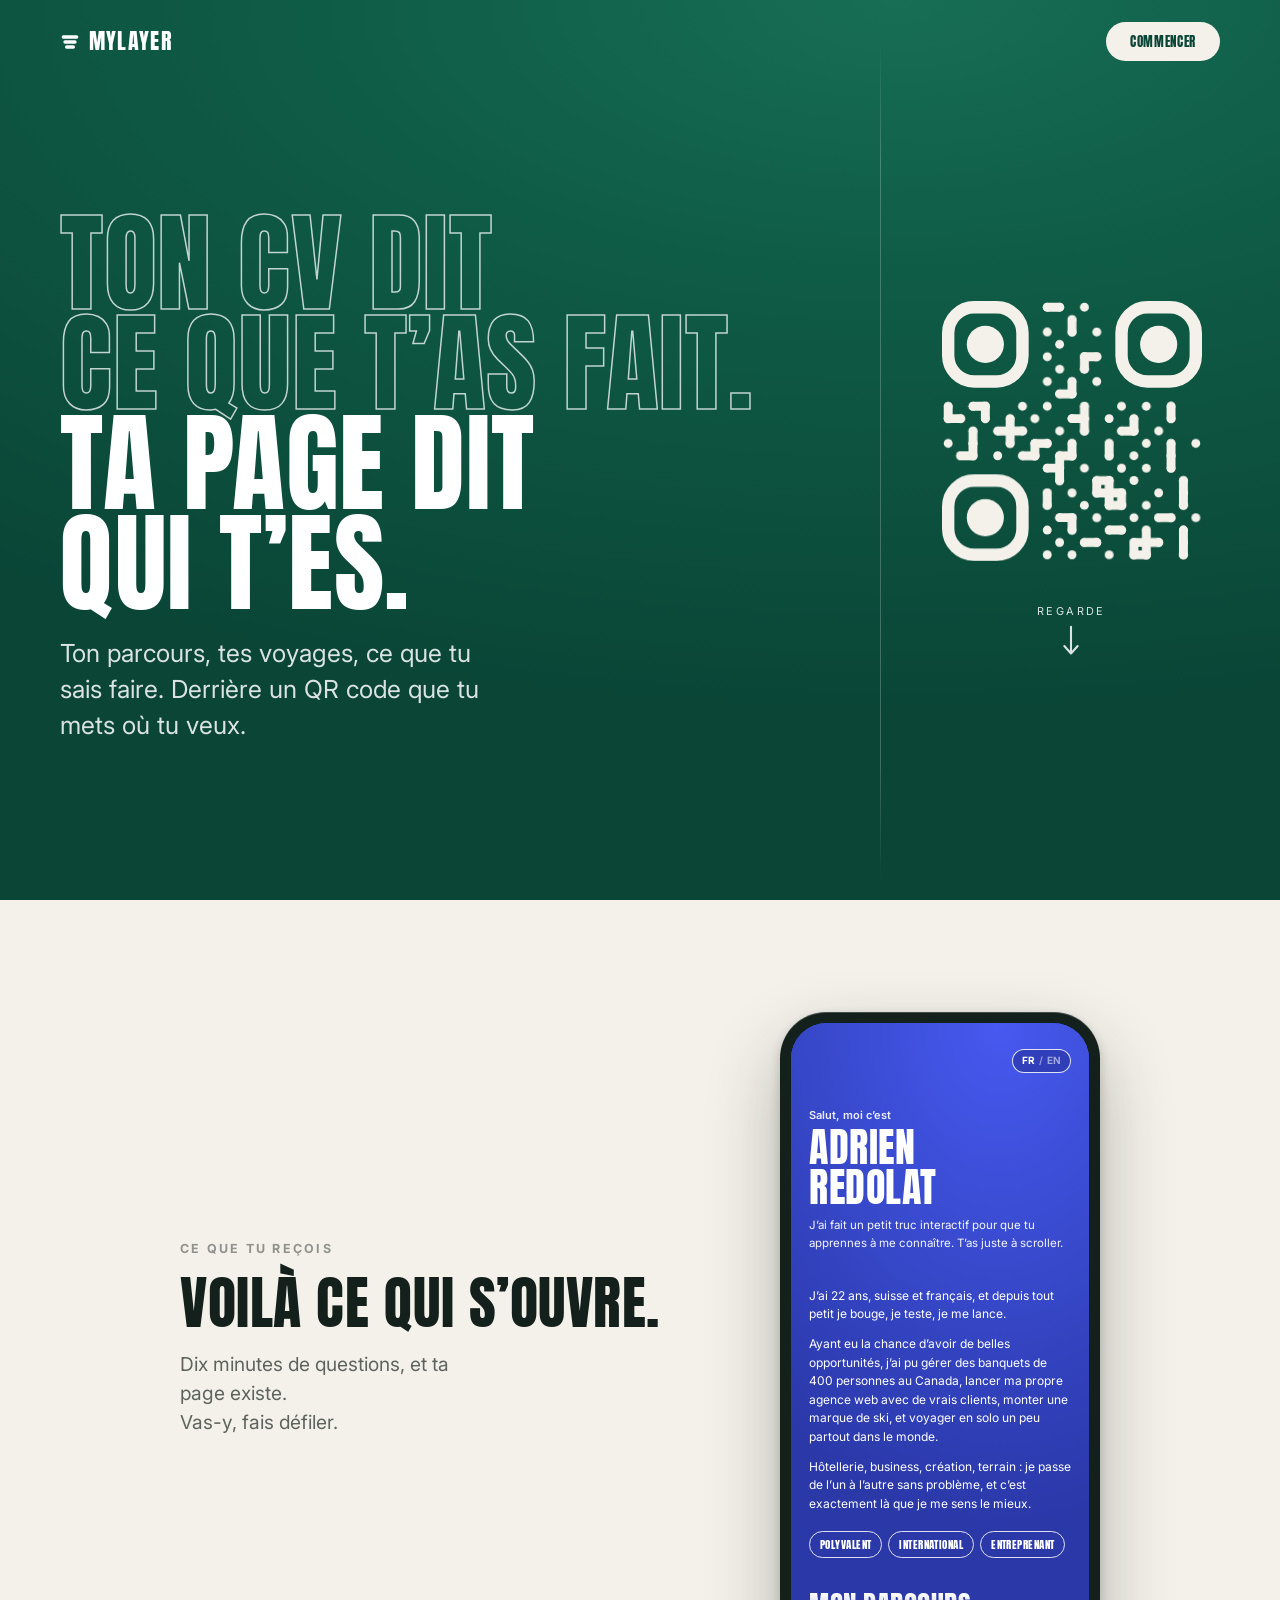
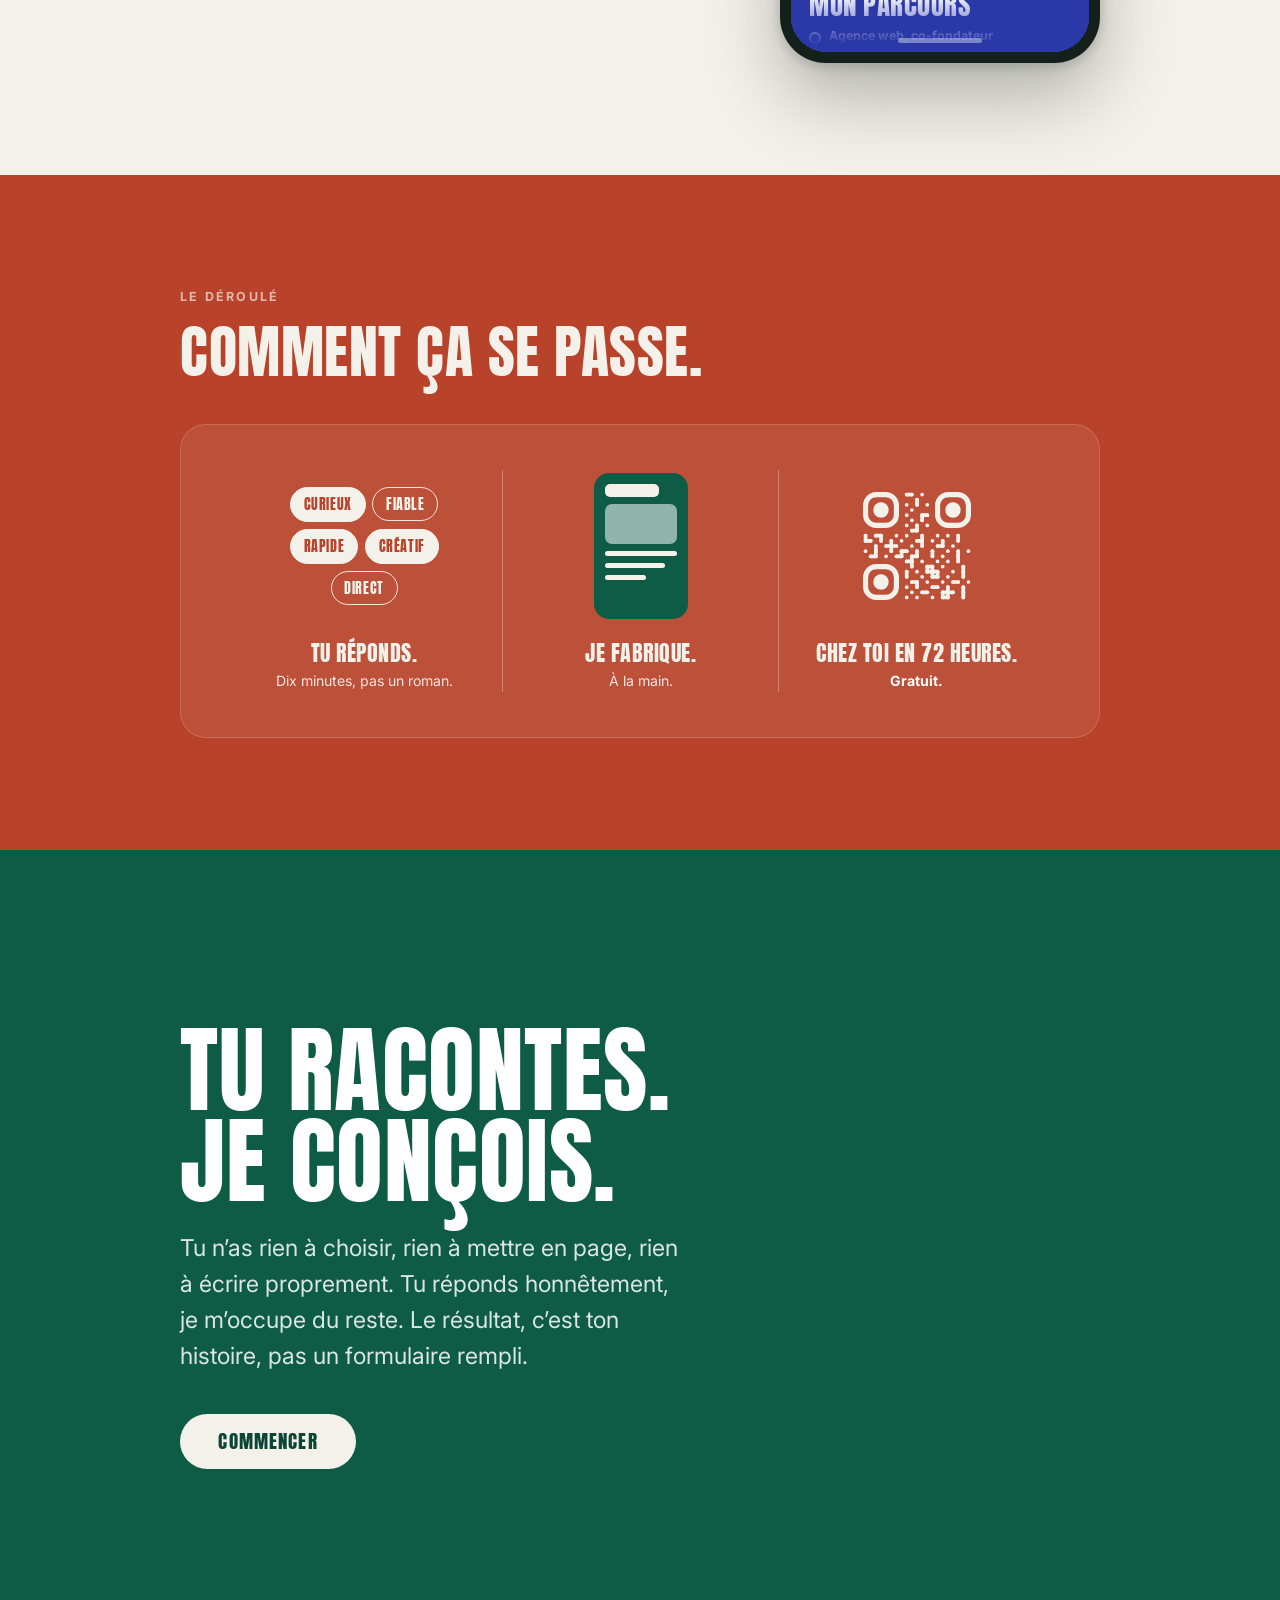
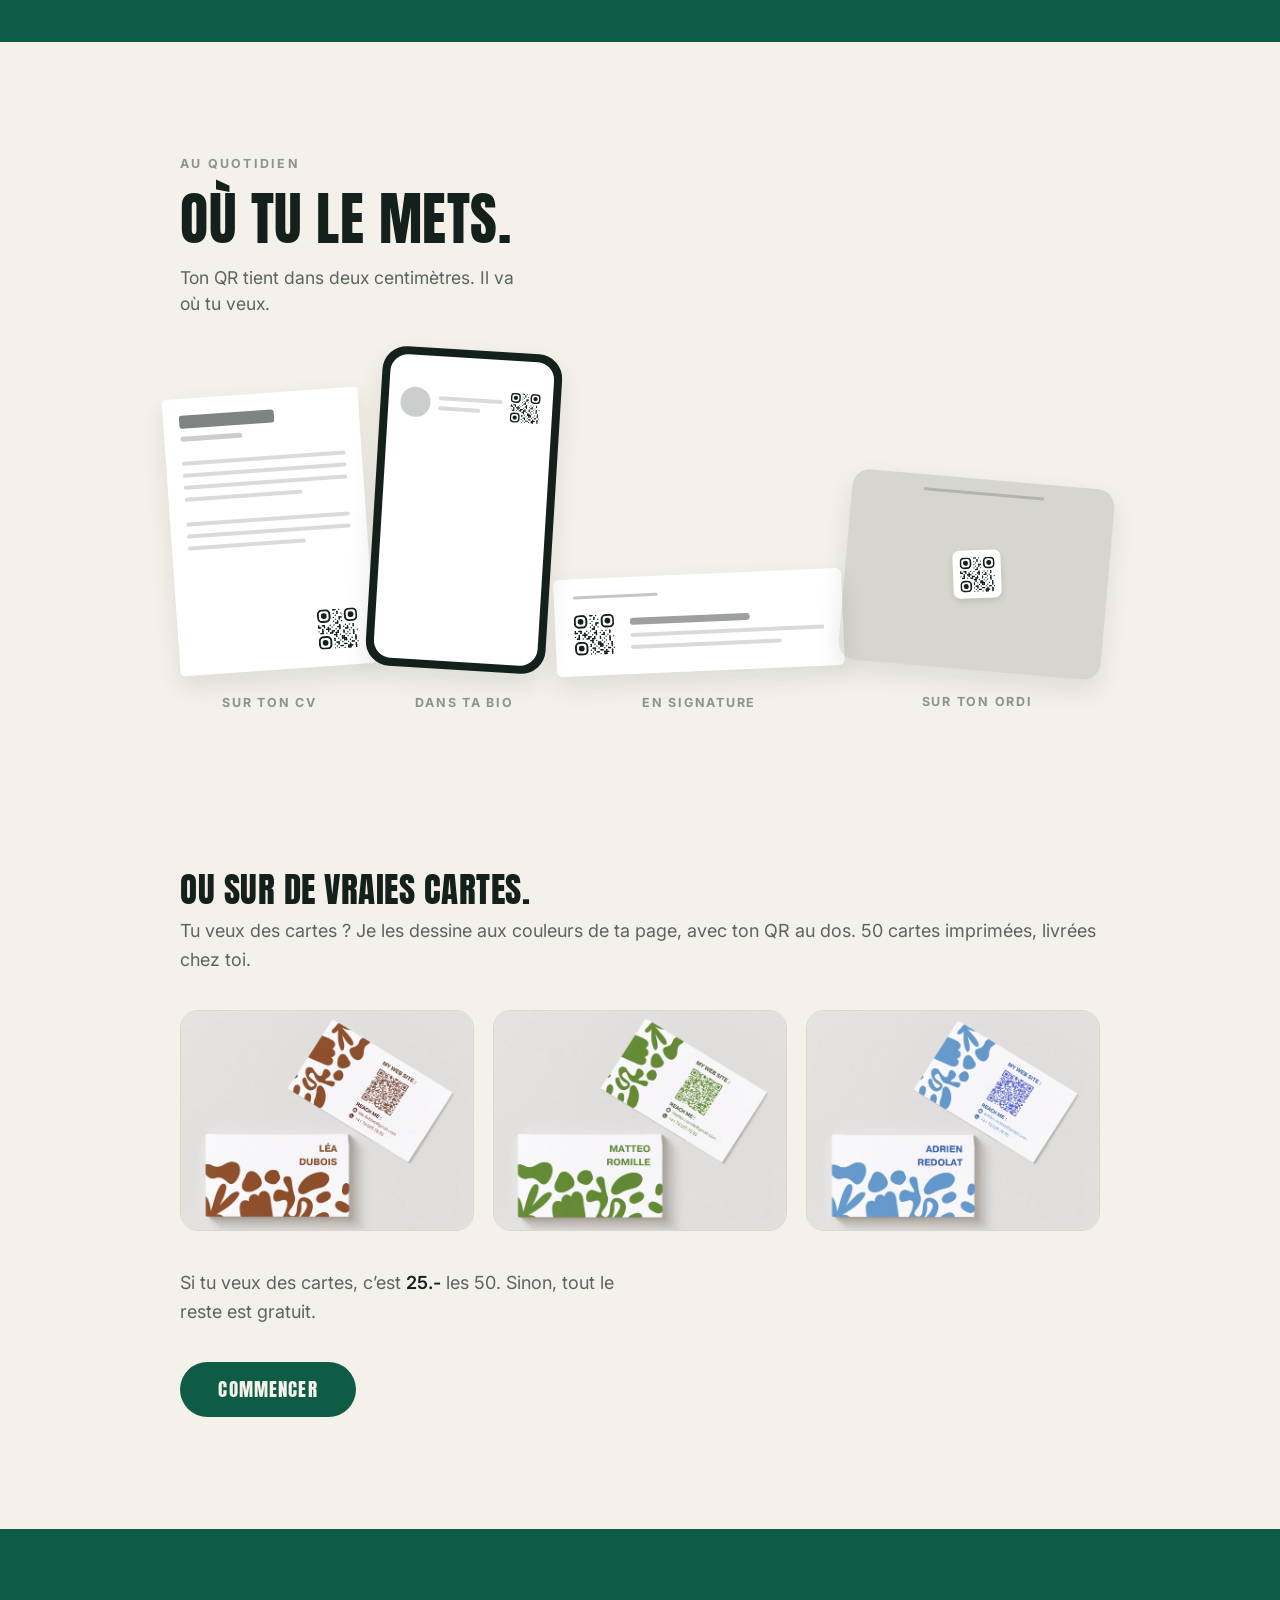
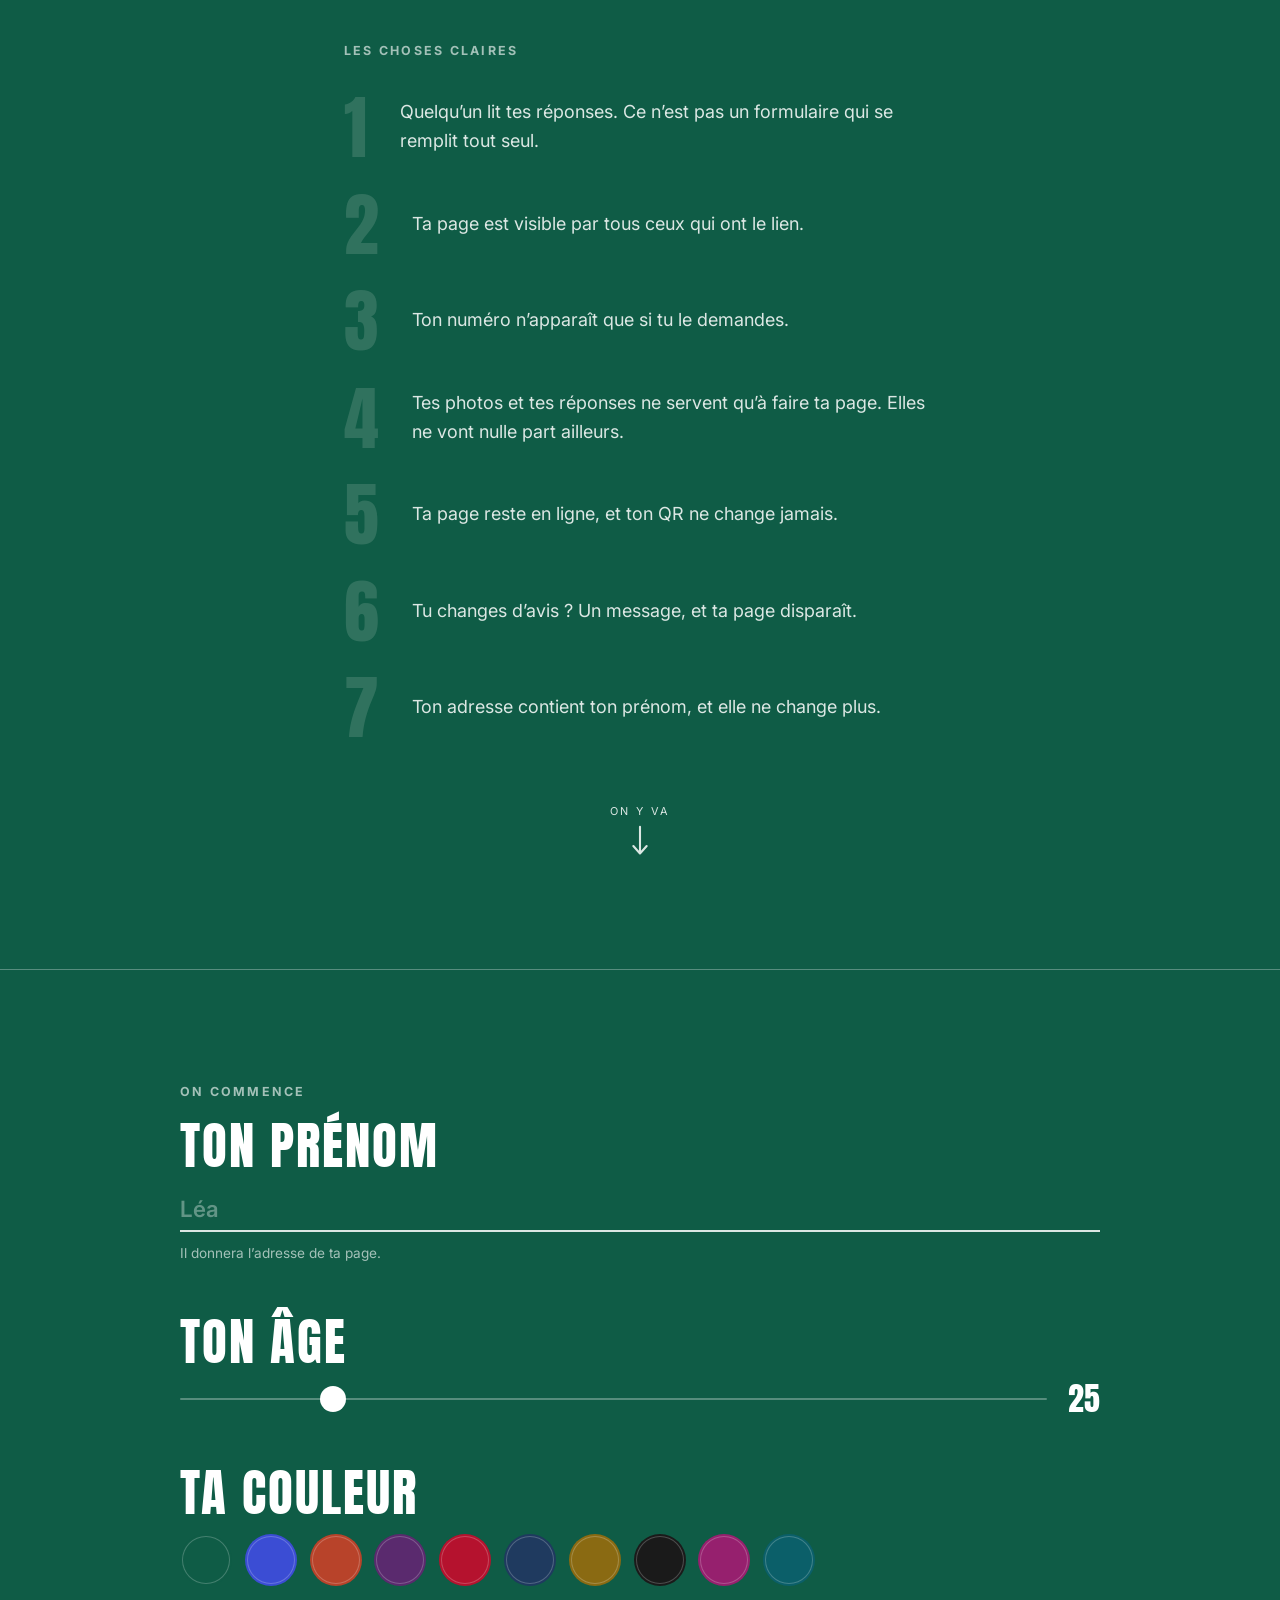
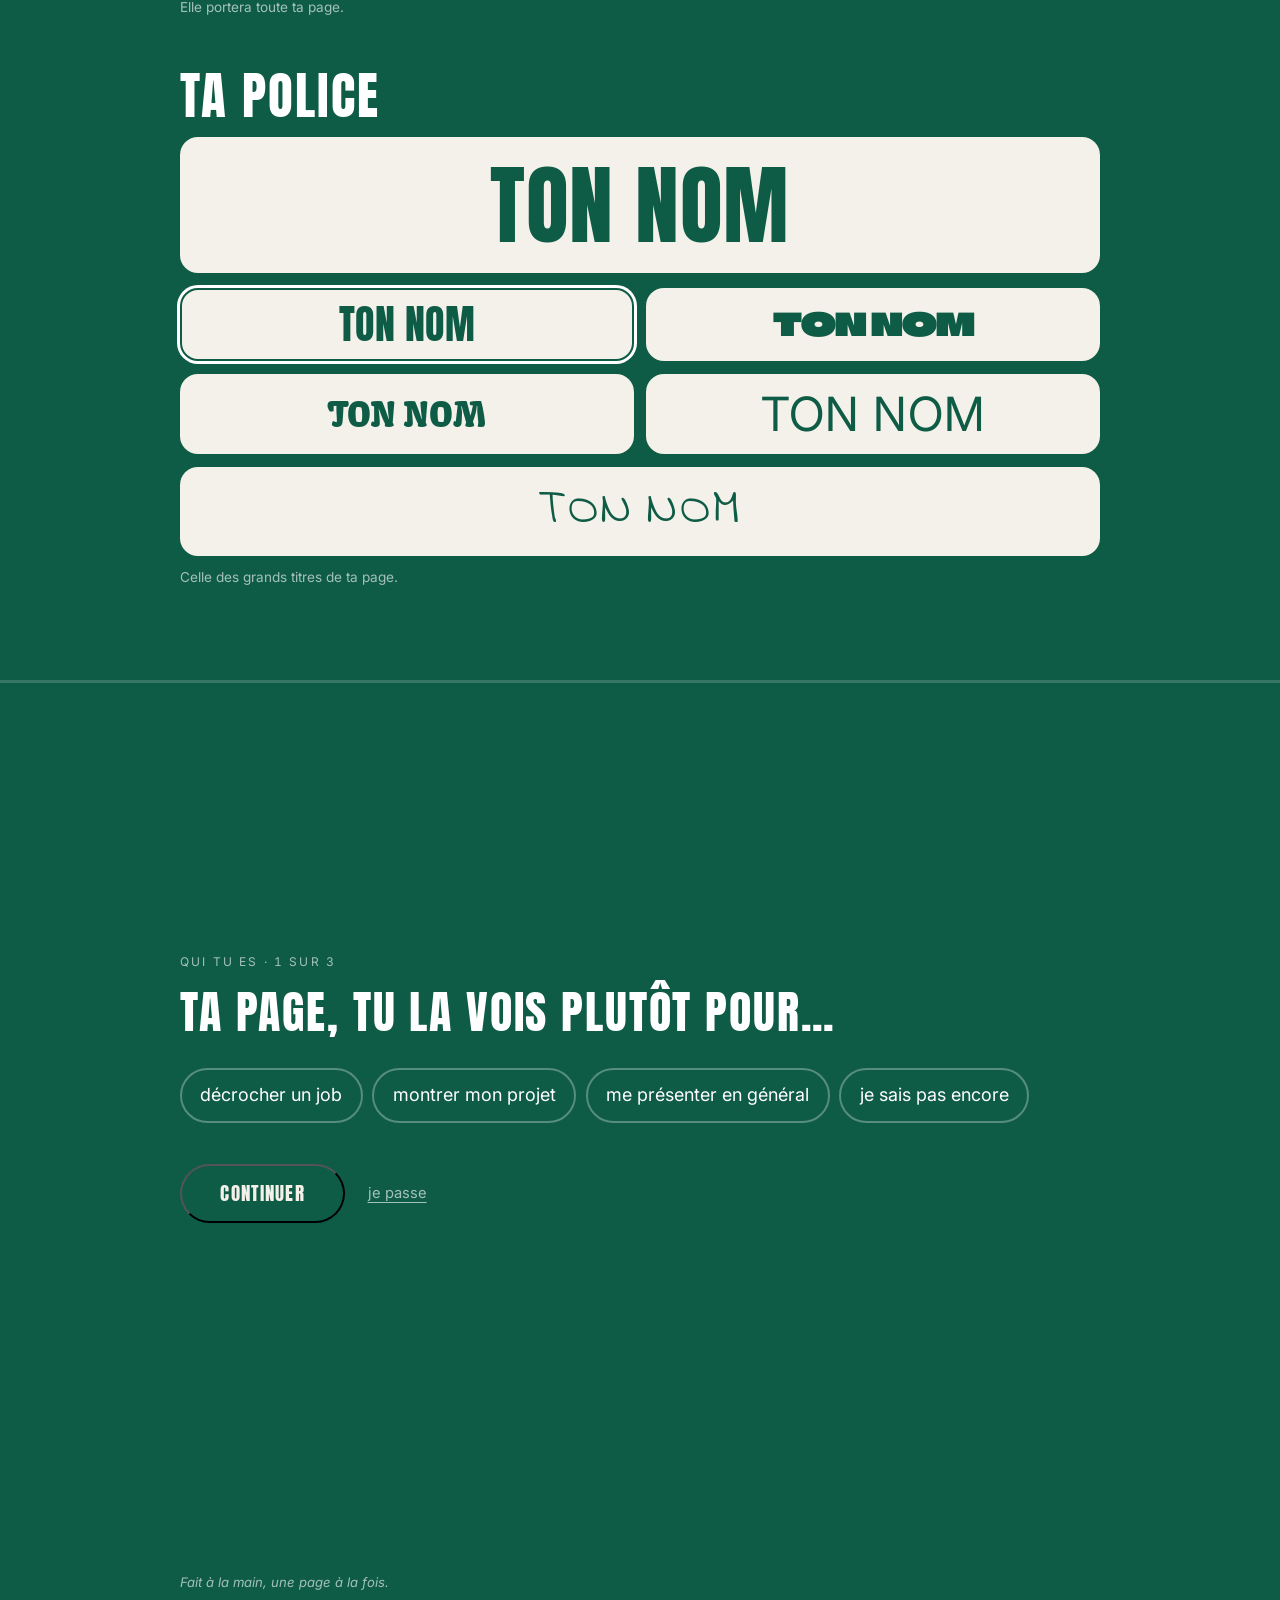
==== commit 61a527ae: "Add files via upload" ====
--- a/index.html
+++ b/index.html
@@ -1051,6 +1051,44 @@
         </div>
         <p class="q__aide">Elle portera toute ta page.</p>
       </div>
+
+      <!-- Q4. la police : le second choix qui se voit tout de suite.
+           La vitrine porte le prénom à la taille qu'il aura vraiment sur la
+           page : c'est là que le choix se juge. Les cinq tuiles en dessous
+           restent visibles ensemble, et la vitrine bascule au clic.
+           Deux polices sont en casse normale : Indie Flower parce qu'elle
+           est manuscrite, Climate Crisis parce qu'en capitales elle fait
+           deux fois la largeur d'Anton. -->
+      <div class="q reveal" data-q="4" data-polices>
+        <span class="q__label" id="q-police-l">Ta police</span>
+        <!-- Elle redit ce que la tuile cochée montre déjà : rien à annoncer. -->
+        <div class="vitrine" aria-hidden="true">
+          <span class="vitrine__nom p-anton" data-grand>TON NOM</span>
+        </div>
+        <div class="typos" role="radiogroup" aria-labelledby="q-police-l">
+          <button type="button" class="typo" role="radio" aria-checked="false"
+                  data-police="Anton" aria-label="Anton">
+            <span class="typo__nom p-anton" data-apercu>TON NOM</span>
+          </button>
+          <button type="button" class="typo" role="radio" aria-checked="false"
+                  data-police="Climate Crisis" aria-label="Climate Crisis">
+            <span class="typo__nom p-climate" data-apercu>TON NOM</span>
+          </button>
+          <button type="button" class="typo" role="radio" aria-checked="false"
+                  data-police="Kavoon" aria-label="Kavoon">
+            <span class="typo__nom p-kavoon" data-apercu>TON NOM</span>
+          </button>
+          <button type="button" class="typo" role="radio" aria-checked="false"
+                  data-police="Smokum" aria-label="Smokum">
+            <span class="typo__nom p-smokum" data-apercu>TON NOM</span>
+          </button>
+          <button type="button" class="typo" role="radio" aria-checked="false"
+                  data-police="Indie Flower" aria-label="Indie Flower">
+            <span class="typo__nom p-indie" data-apercu>TON NOM</span>
+          </button>
+        </div>
+        <p class="q__aide">Celle des grands titres de ta page.</p>
+      </div>
     </div>
   </section>
 
@@ -1086,6 +1124,7 @@
       <input type="hidden" name="prenom"  data-champ="prenom">
       <input type="hidden" name="age"     data-champ="age">
       <input type="hidden" name="couleur" data-champ="couleur">
+      <input type="hidden" name="police"  data-champ="police" value="Anton">
 
       <!-- ================================================================
            1. L’ENTRÉE
--- a/assets/css/style.css
+++ b/assets/css/style.css
@@ -797,6 +797,81 @@
   transform: scale(1.12);
 }
 
+/* Les cinq polices. Le nom d’une fonte ne dit rien : c’est le prénom du
+   client qui est écrit partout. La vitrine le porte à la taille qu’il aura
+   vraiment en haut de sa page, les tuiles servent à comparer et à choisir.
+   Fond clair obligatoire : la couleur choisie est déjà celle de la page,
+   elle ne peut pas s’écrire dessus. */
+.vitrine {
+  display: flex; align-items: center; justify-content: center;
+  min-height: 8.5rem;
+  padding: 1.6rem 1.2rem;
+  margin-bottom: .9rem;
+  background: var(--cream);
+  border-radius: var(--radius);
+  text-align: center;
+}
+.vitrine__nom { --t: clamp(2.6rem, 11vw, 5.5rem); }
+
+.typos { display: grid; grid-template-columns: 1fr; gap: .7rem; }
+
+.typo {
+  display: flex; align-items: center; justify-content: center;
+  min-height: 4.6rem;
+  padding: .9rem 1rem;
+  background: var(--cream);
+  border: 2px solid transparent;
+  border-radius: var(--radius);
+  cursor: pointer;
+  transition: border-color .2s, box-shadow .2s var(--ease), transform .2s var(--ease);
+}
+.typo:hover { transform: translateY(-2px); }
+/* Le choix actif : bordure pleine à l’intérieur, où le fond est clair, et
+   anneau blanc à l’extérieur, où la page est colorée. Le repère tient donc
+   des deux côtés du bord, quelle que soit la couleur choisie. */
+.typo[aria-checked="true"] {
+  border-color: var(--c);
+  box-shadow: 0 0 0 3px var(--white);
+}
+.typo__nom { --t: clamp(1.7rem, 5.5vw, 2.5rem); }
+
+.vitrine__nom, .typo__nom {
+  display: block;
+  color: var(--c);
+  overflow-wrap: anywhere;
+}
+
+/* Les six réglages de chaque police, ceux du gabarit : famille, graisse,
+   échelle, interligne, espacement, casse. L’aperçu rend donc exactement ce
+   que la page finale rendra. Une taille qui va à Anton est trop grosse en
+   Climate Crisis et trop petite en Smokum ; l’échelle ramène les cinq
+   prénoms à la même présence, sans quoi le choix se ferait sur une
+   impression de taille et non sur le caractère de la lettre.
+   Climate Crisis et Indie Flower restent en casse normale : la manuscrite
+   n’a pas de sens en capitales, et Climate Crisis y ferait deux fois la
+   largeur d’Anton. */
+.p-anton   { font-family: Anton, Inter, sans-serif; font-weight: 400;
+             font-size: calc(var(--t) * 1);    line-height: .95;
+             letter-spacing: .5px;  text-transform: uppercase; }
+.p-climate { font-family: "Climate Crisis", Inter, sans-serif; font-weight: 400;
+             font-size: calc(var(--t) * .78);  line-height: 1.02;
+             letter-spacing: -1px;  text-transform: none; }
+.p-kavoon  { font-family: Kavoon, Inter, sans-serif; font-weight: 400;
+             font-size: calc(var(--t) * .88);  line-height: 1.05;
+             letter-spacing: 0;     text-transform: uppercase; }
+.p-smokum  { font-family: Smokum, Inter, serif; font-weight: 400;
+             font-size: calc(var(--t) * 1.18); line-height: 1;
+             letter-spacing: 1px;   text-transform: uppercase; }
+.p-indie   { font-family: "Indie Flower", Inter, cursive; font-weight: 400;
+             font-size: calc(var(--t) * 1.22); line-height: 1.15;
+             letter-spacing: .5px;  text-transform: none; }
+
+/* Dès qu’il y a la place, deux colonnes ; la cinquième prend la ligne du bas
+   pour elle, plutôt que de laisser un trou. */
+@media (min-width: 560px) {
+  .typos { grid-template-columns: 1fr 1fr; gap: .8rem; }
+  .typos > .typo:last-child { grid-column: 1 / -1; }
+}
 
 /* ==========================================================================
    5. OÙ TU LE METS
@@ -1201,4 +1276,6 @@
   .dm-mot--coche, .dm-bloc, .deroule .qr-motif { animation: none !important; }
   .cta { transition: none; }
   .cta:hover { transform: none; }
-}
+  .typo { transition: none; }
+  .typo:hover { transform: none; }
+}
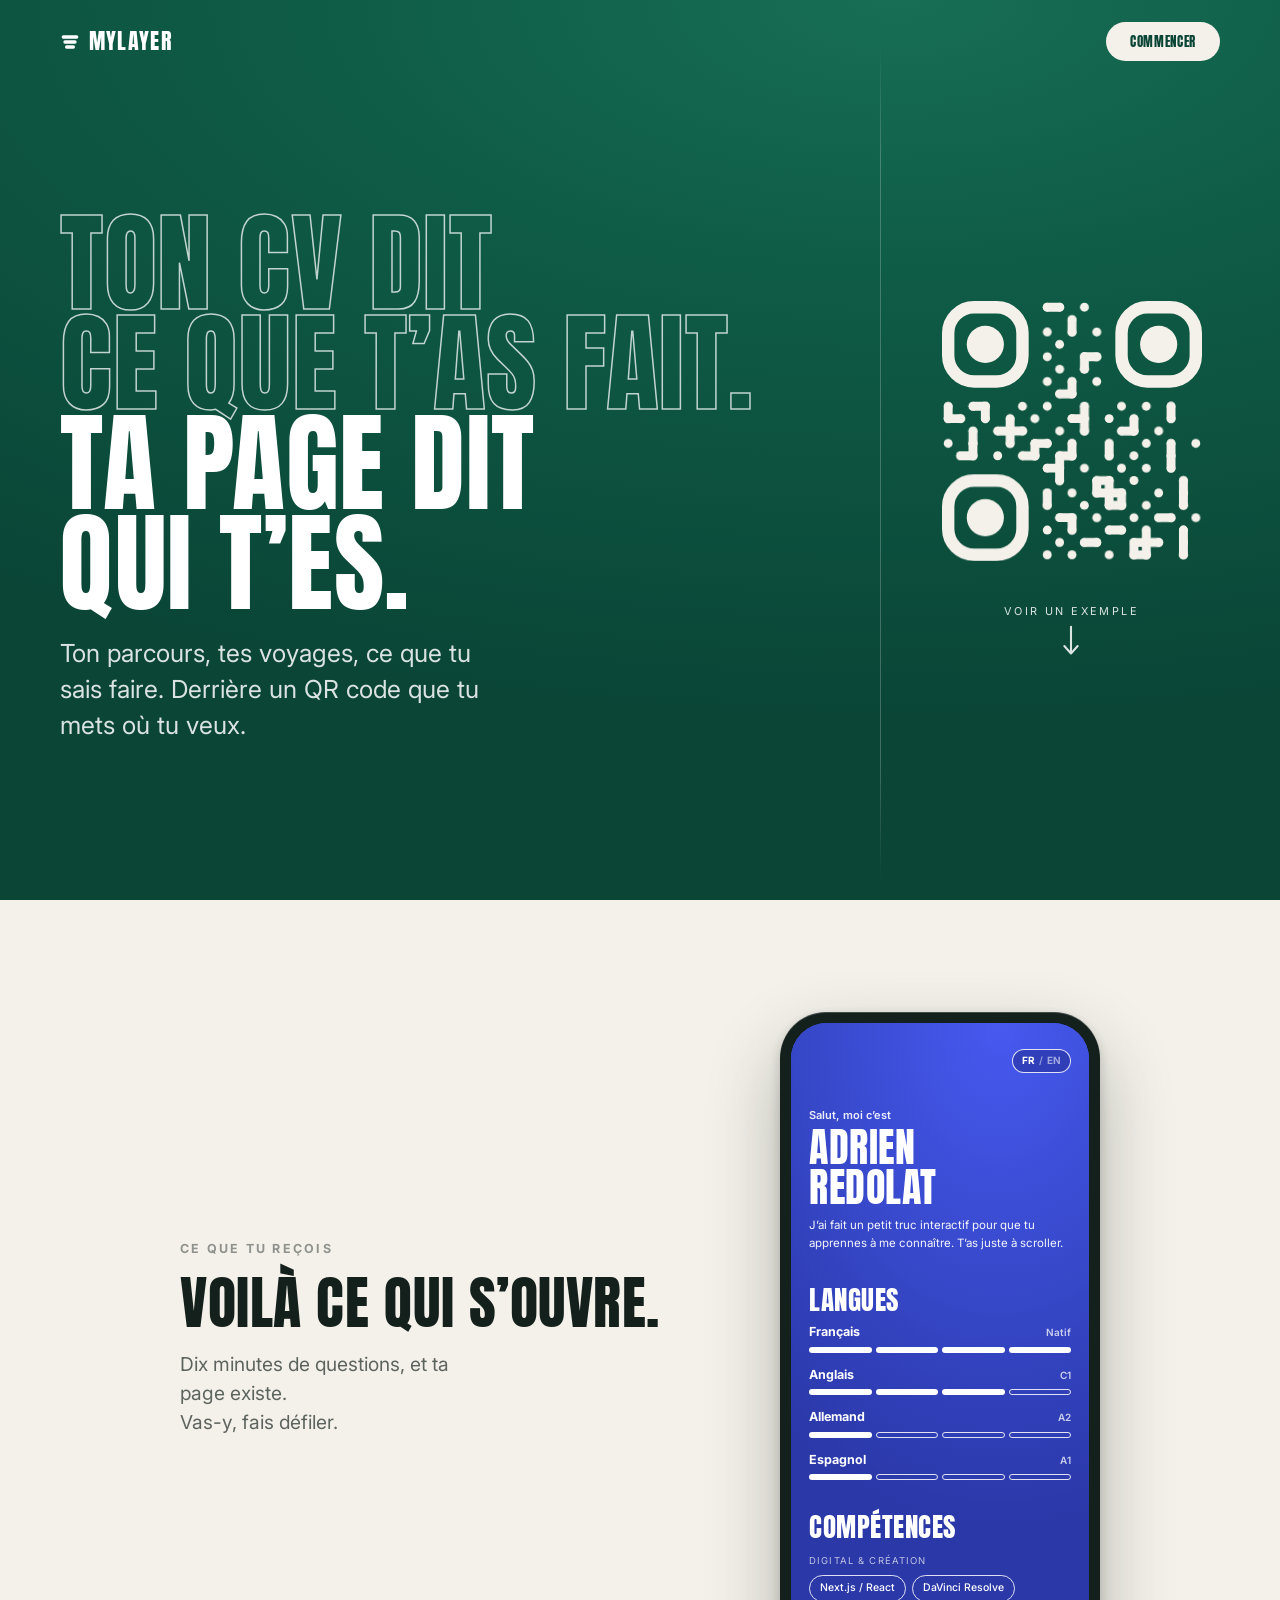
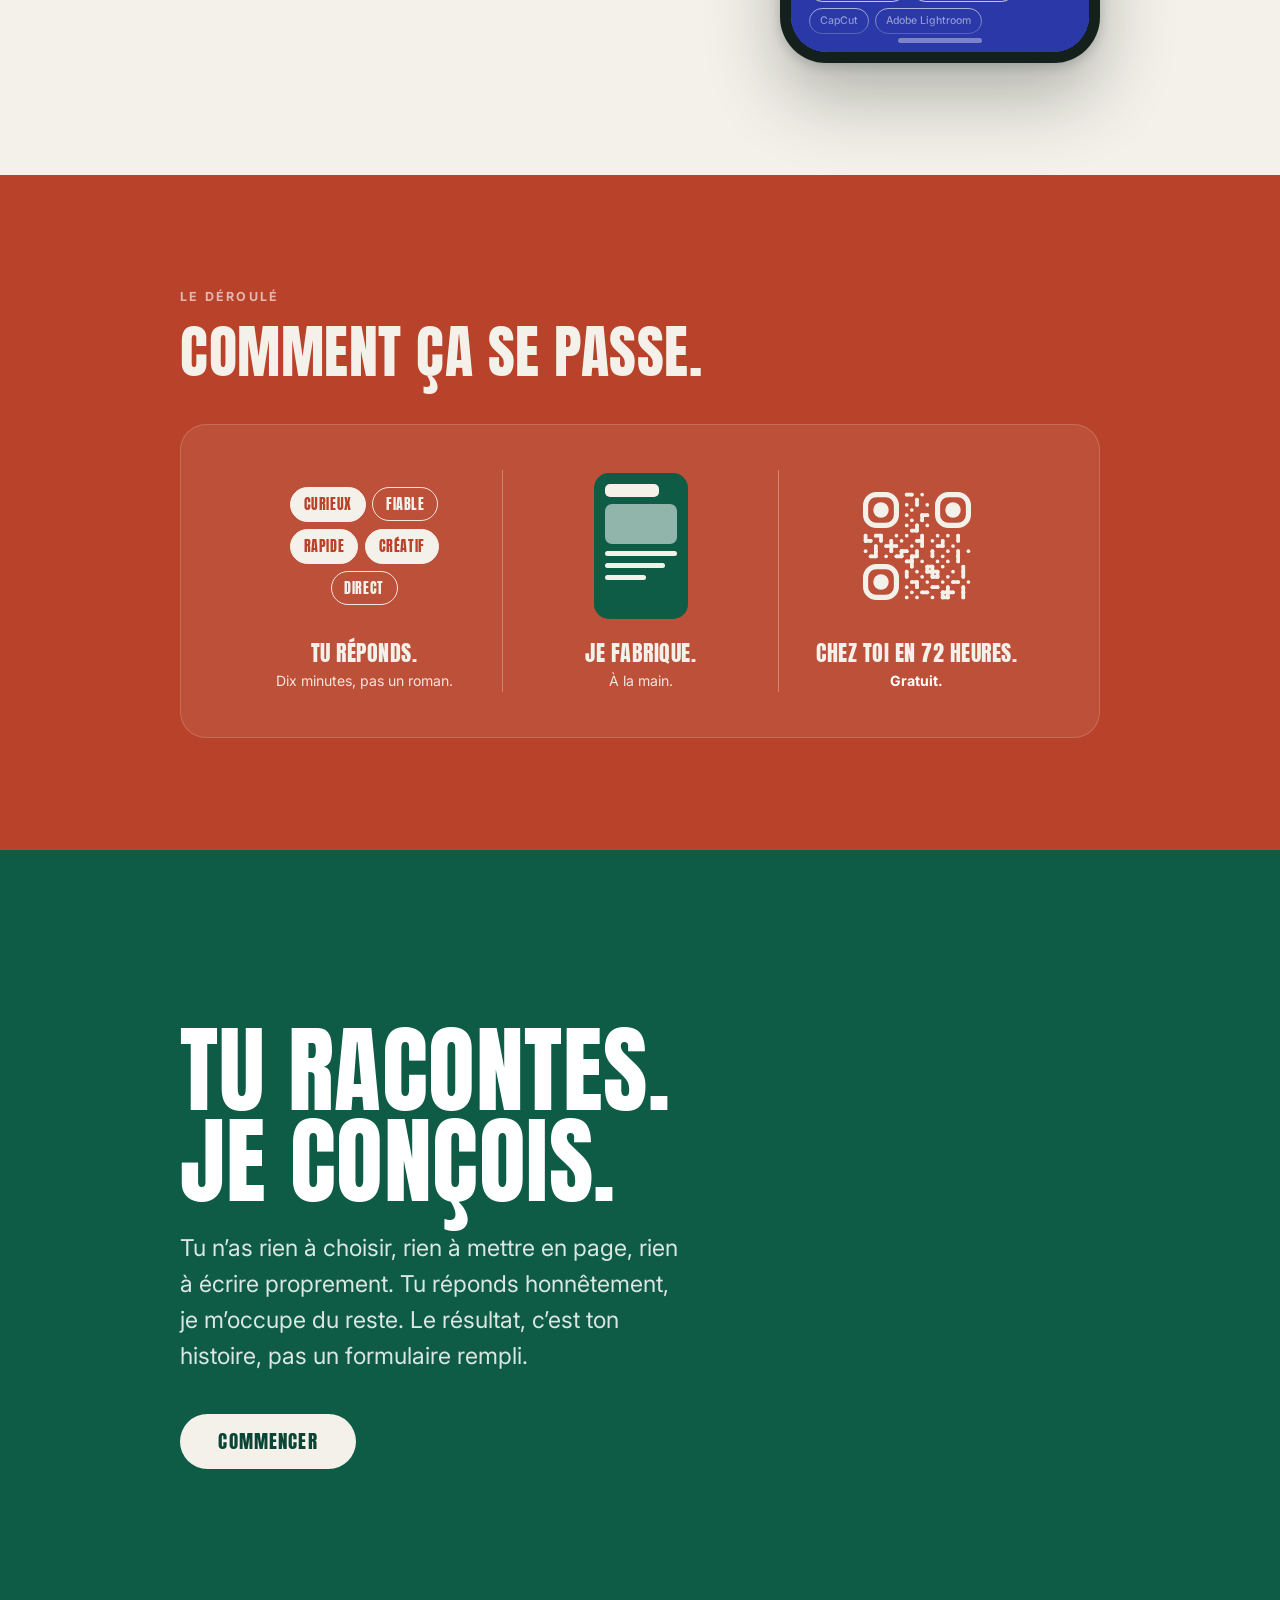
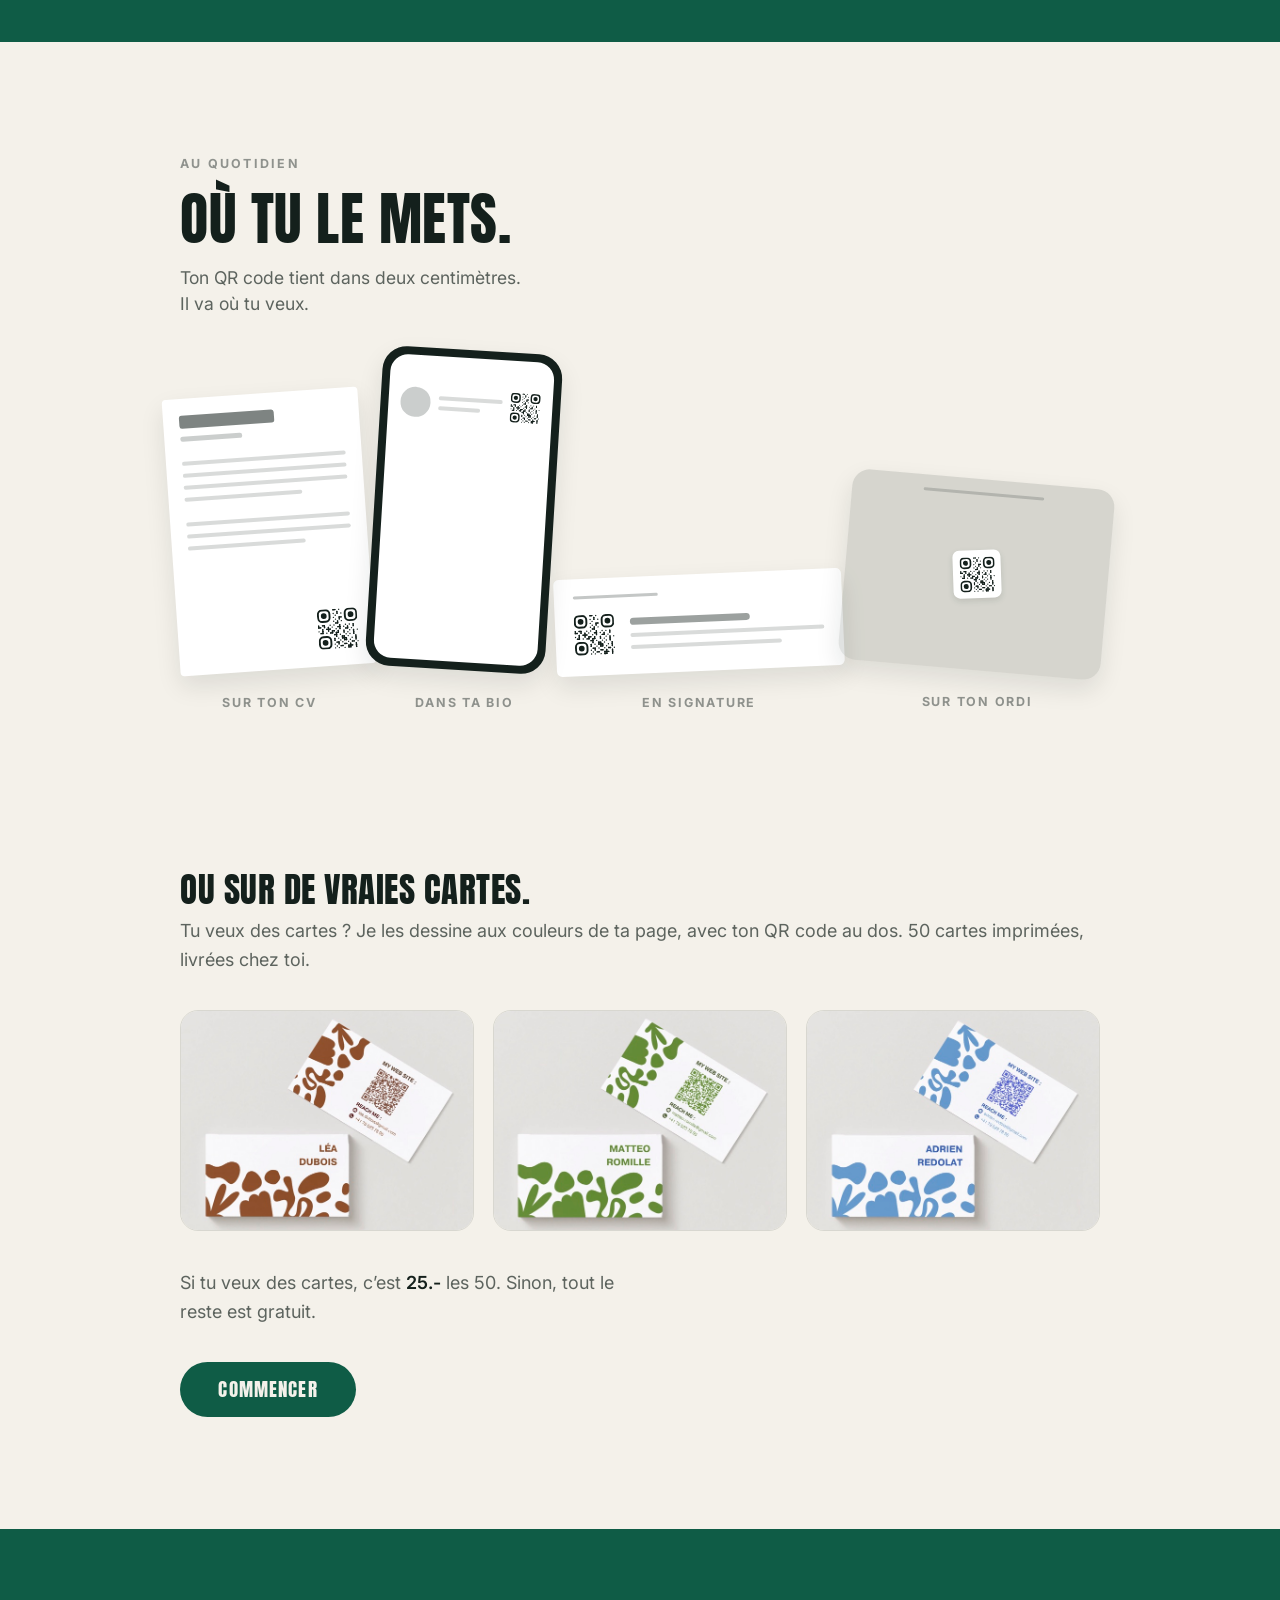
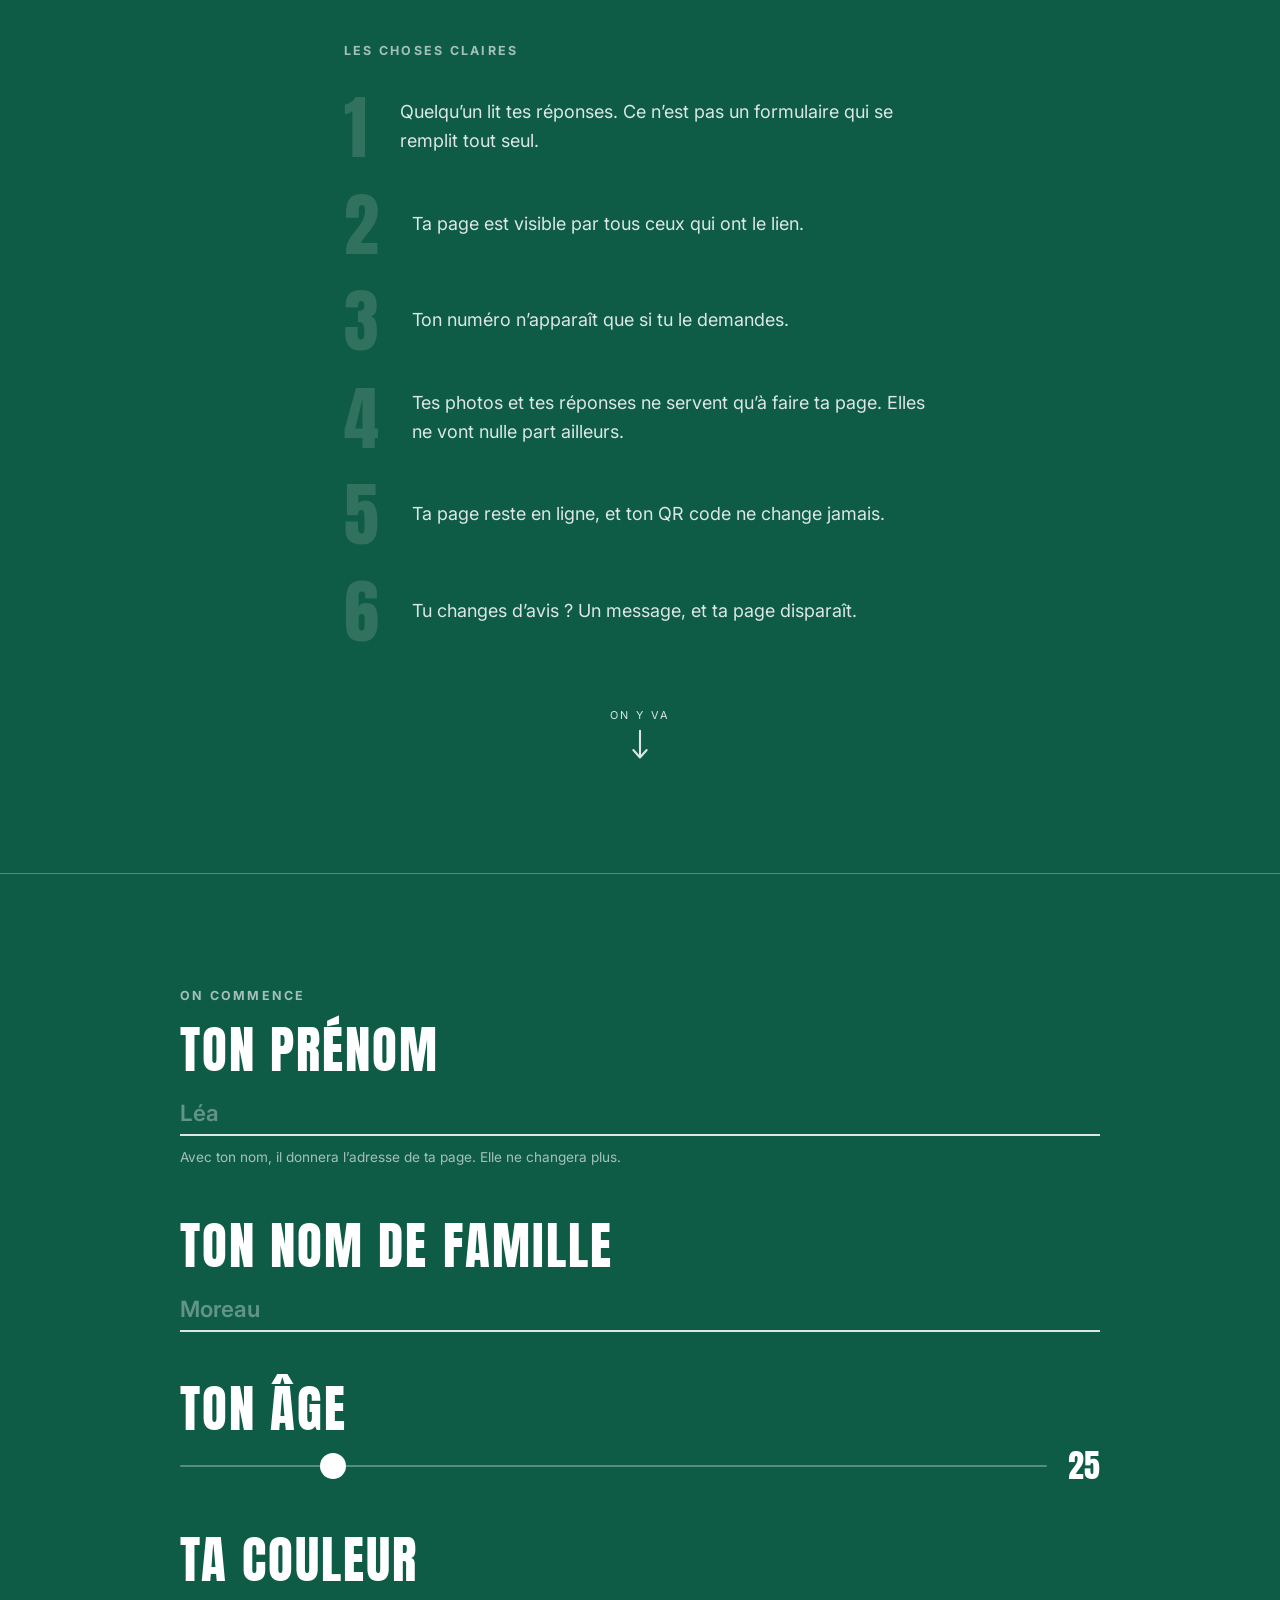
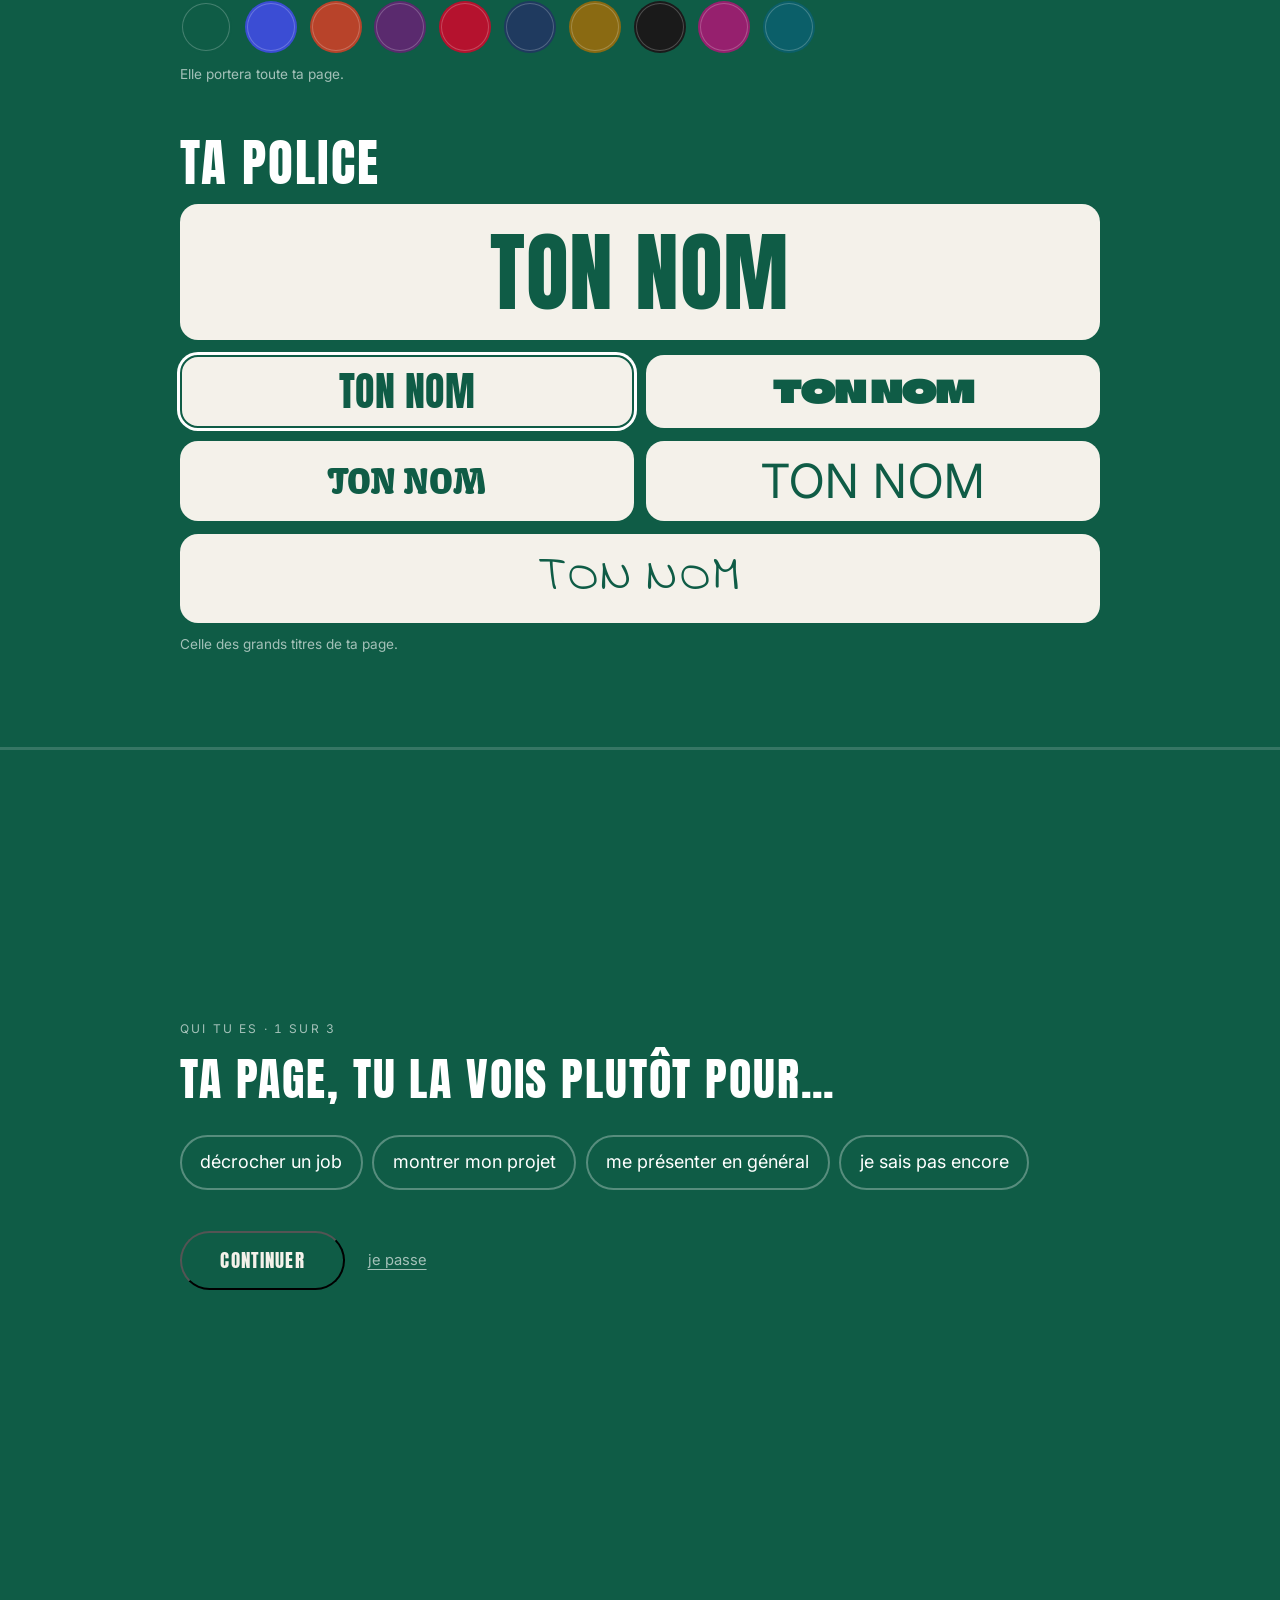
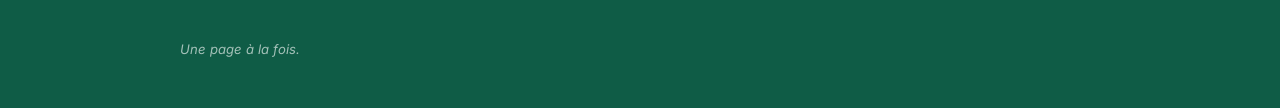
==== commit 256978b6: "Add files via upload" ====
--- a/index.html
+++ b/index.html
@@ -26,7 +26,7 @@
 
 <!-- ======================= EN-TÊTE =======================
      Les deux cellules se calent sur les deux colonnes de l’accroche :
-     le logo coiffe le titre, « commencer » coiffe le QR. -->
+     le logo coiffe le titre, « commencer » coiffe le QR code. -->
 <header class="site-header">
   <a class="logo" href="#" aria-label="MyLayer, accueil">
     <svg class="logo-mark" viewBox="0 0 24 24" aria-hidden="true" focusable="false">
@@ -65,7 +65,7 @@
       <!-- Le motif. Ce n’est pas un QR code et ça n’a jamais eu à en être
            un : personne ne scanne un écran avec un écran, ni son propre
            téléphone avec lui-même. C’est un dessin composé à la main, qui
-           emprunte au QR ses trois yeux et sa trame pour dire d’un coup
+           emprunte au QR code ses trois yeux et sa trame pour dire d’un coup
            d’œil de quoi ce produit parle. Décoratif, donc inerte : le vrai
            chemin vers une page, c’est le grand téléphone plus bas. -->
       <div class="hero__droite">
@@ -90,7 +90,7 @@
         </figure>
 
         <a class="scroll-hint reveal" href="#exemples" aria-label="Descendre">
-          <span class="scroll-hint__label">Regarde</span>
+          <span class="scroll-hint__label">Voir un exemple</span>
           <svg class="scroll-hint__arrow" viewBox="0 0 24 38" fill="none" aria-hidden="true">
             <path d="M12 2v30M4 25l8 9 8-9" stroke="currentColor" stroke-width="2.5"
                   stroke-linecap="round" stroke-linejoin="round"/>
@@ -120,7 +120,16 @@
 
       <!-- La page d’Adrien, reproduite en HTML, pas d’iframe, pas d’image :
            c’est du vrai texte et de vraies photos, et ça défile tout seul
-           dans le cadre, sans toucher au scroll de la page. -->
+           dans le cadre, sans toucher au scroll de la page.
+
+           L’ordre des blocs n’est pas celui de la vraie page : elle s’ouvrait
+           ici sur le nom puis trois paragraphes, et le visiteur découvrait le
+           produit par un mur de prose. Les barres de langues et les pastilles
+           de compétences se comprennent sans lire une ligne : elles montent
+           donc juste après le nom, les chiffres derrière elles pour qu’on en
+           aperçoive le début et qu’on ait envie de faire défiler. Le texte
+           vient ensuite. Contenu, noms et formulations : rien n’a bougé, ce
+           sont les blocs qui ont changé de place. -->
       <div class="voila__tel reveal">
         <div class="tel">
           <div class="tel__ecran">
@@ -135,6 +144,49 @@
             <p class="fa-nom">ADRIEN<br>REDOLAT</p>
             <p class="fa-tag">J’ai fait un petit truc interactif pour que tu
               apprennes à me connaître. T’as juste à scroller.</p>
+          </div>
+
+          <div class="fa-bloc">
+            <h3 class="fa-titre">Langues</h3>
+            <ul class="fa-langues">
+              <li class="fa-langue">
+                <span class="fa-langue__tete"><b>Français</b><i>Natif</i></span>
+                <span class="fa-jauge"><span class="fa-jauge__cran est-on"></span><span class="fa-jauge__cran est-on"></span><span class="fa-jauge__cran est-on"></span><span class="fa-jauge__cran est-on"></span></span>
+              </li>
+              <li class="fa-langue">
+                <span class="fa-langue__tete"><b>Anglais</b><i>C1</i></span>
+                <span class="fa-jauge"><span class="fa-jauge__cran est-on"></span><span class="fa-jauge__cran est-on"></span><span class="fa-jauge__cran est-on"></span><span class="fa-jauge__cran"></span></span>
+              </li>
+              <li class="fa-langue">
+                <span class="fa-langue__tete"><b>Allemand</b><i>A2</i></span>
+                <span class="fa-jauge"><span class="fa-jauge__cran est-on"></span><span class="fa-jauge__cran"></span><span class="fa-jauge__cran"></span><span class="fa-jauge__cran"></span></span>
+              </li>
+              <li class="fa-langue">
+                <span class="fa-langue__tete"><b>Espagnol</b><i>A1</i></span>
+                <span class="fa-jauge"><span class="fa-jauge__cran est-on"></span><span class="fa-jauge__cran"></span><span class="fa-jauge__cran"></span><span class="fa-jauge__cran"></span></span>
+              </li>
+            </ul>
+          </div>
+
+          <div class="fa-bloc">
+            <h3 class="fa-titre">Compétences</h3>
+            <p class="fa-surtitre">Digital &amp; création</p>
+            <ul class="fa-puces">
+              <li>Next.js / React</li><li>DaVinci Resolve</li>
+              <li>CapCut</li><li>Adobe Lightroom</li>
+            </ul>
+            <p class="fa-surtitre">Bureautique</p>
+            <ul class="fa-puces"><li>Suite Microsoft Office</li></ul>
+          </div>
+
+          <div class="fa-bloc">
+            <h3 class="fa-titre">En quelques chiffres</h3>
+            <ul class="fa-chiffres">
+              <li><b>16</b><span>pays</span></li>
+              <li><b>4</b><span>langues</span></li>
+              <li><b>400</b><span>personnes en banquet</span></li>
+              <li><b>4</b><span>voyages en solo</span></li>
+            </ul>
           </div>
 
           <div class="fa-bloc">
@@ -150,6 +202,426 @@
             <ul class="fa-mots">
               <li>Polyvalent</li><li>International</li><li>Entreprenant</li>
             </ul>
+          </div>
+
+          <div class="fa-bloc">
+            <h3 class="fa-titre">Là où je suis parti</h3>
+            <p class="fa-sous">16 pays, 4 voyages en solo</p>
+            <div class="fa-carte">
+            <svg version="1.1" aria-hidden="true" focusable="false"
+            xmlns="http://www.w3.org/2000/svg"
+            xmlns:xlink="http://www.w3.org/1999/xlink"
+            viewBox="30.767 241.591 784.077 458.627">
+            <g>
+            <path d="M512.674,502.797l3.526,2.403l1.046-0.052l8.757-3.008l0.994,3.206l-0.701,2.706l-1.893,1.503l-4.729-0.302l-6.769-4.158L512.674,502.797L512.674,502.797z"/>
+            <path class="visited" d="M528.466,468.135l0.753,3.008l8.522,0.752l0.596-6.172l1.644-0.897l0.448-2.257l-2.688,0.753l-2.99,4.521L528.466,468.135L528.466,468.135z"/>
+            <path d="M545.85,435.383l1.374,10.771l3.423,0.752l0.32,1.937l-2.455,2.049l4.573,3.691l8.885-3.198l0.709-3.786l5.593-3.491l2.145-8.091l1.599-1.722l-1.659-2.887l5.412-3.347l-0.691-0.968l-2.498,0.155l-0.226,2.299l-3.354-0.033l-0.062-3.068l-1.079-1.288l-1.815,1.649l0.052,1.515l-2.739,1.036l-5.059-0.319l-6.568,6.881L545.85,435.383L545.85,435.383z"/>
+            <path d="M450.679,420.438v3.984l1.142,2.152l0.82-0.096l1.409-2.566l-0.821-1.15l-0.319-2.844l-1.089-1.012L450.679,420.438L450.679,420.438z"/>
+            <path d="M507.47,420.549l4.149,5.411l-1.218,1.427l-2.939-0.51l-3.646-3.268l0.196-2.146L507.47,420.549L507.47,420.549z"/>
+            <g>
+            <path class="mainland" d="M437.366,547.461l2.948,11.003l-0.069,3.478l-4.313,4.633l-0.647,7.527l16.597,0.147l5.395,1.954l4.45-0.58l-2.594-3.251l0.01-9.282l5.101-0.217v-3.621l-4.142-0.172l-0.829-8.575l-1.746,0.024l-0.943-0.848l-1.027,0.054l-1.365,2.646h-5.255l-1.22-1.227l0.363-1.738l-1.436-2.101L437.366,547.461L437.366,547.461z"/>
+            <path d="M435.577,544.453l1.504,1.953l1.945-1.842l-0.571-1.909l-0.483-0.035L435.577,544.453L435.577,544.453z"/>
+            </g>
+            <g>
+            <path class="mainland" d="M279.05,600.613l1.677,1.571l-6.371,9.467l-2.239,2.479l0.777,10.813l4.918,5.974l-4.132,7.209l-3.129,1.35h-3.579l1.003,5.627l-5.593,1.92l1.34,4.729l-3.354,10.701l4.141,3.38l-2.239,5.515l-3.804,5.975l2.014,4.165l-4.918,0.786l-4.028-4.951l-0.674-15.432l-6.258-26.209l1.893-9.163l-4.028-11.713l2.68-15.204l2.463-2.931l-0.605-2.222l3.164-2.888l7.054,0.483l3.942,4.21l4.555,0.078l4.668,2.853l-1.375,3.217l0.329,3.25l6.612-0.312L279.05,600.613L279.05,600.613z"/>
+            <path d="M264.745,687.564l0.225,4.951l3.803-0.337l3.242-2.144l-5.48-1.124L264.745,687.564L264.745,687.564z"/>
+            </g>
+            <path d="M430.46,403.459l-0.562,1.167l0.483,0.83l2.015-0.415h1.711l1.857,1.572l3.95-0.717l2.904-1.729l0.743-1.167l-0.112-1.504l-2.611-1.954l-3.501,0.035l-0.294,1.988l-3.683,1.797L430.46,403.459L430.46,403.459z"/>
+            <g>
+            <path class="mainland" d="M672.961,609.067l-0.303,21.938l-3.371,2.472l-0.303,2.161l4.598,3.086l11.35-2.161h5.826l2.145-3.095l12.879-2.472l9.198,2.784l-0.614,3.708l1.228,3.708l7.055-1.236l0.303,1.851l-4.599,3.396l1.53,1.236l3.37-1.236l-0.917,10.2l6.44,4.944l3.683-1.236l1.841,1.852l10.735-1.548l10.123-16.381l3.682-0.925l7.357-13.596l1.841-11.739l-4.599-5.869l1.842-1.236l-3.684-11.436l-3.984-2.783l0.614-15.448l-3.684-2.782l-0.916-8.652h-1.842l-6.138,20.392l-3.37,0.312l-7.668-7.728l4.297-11.437l-7.971-1.547l-8.896,2.472l-2.454,7.104l-3.984,0.925l-0.304-4.944l-16.252,9.889l0.304,3.708l-2.454,3.397h-6.139l-13.19,5.56L672.961,609.067L672.961,609.067z"/>
+            <path d="M728.775,668.089l-1.531,6.181l0.304,4.322l4.599-0.312l5.213-8.03L728.775,668.089L728.775,668.089z"/>
+            </g>
+            <path d="M508.931,418.674l-0.873,1.486l4.071,5.342l1.418-0.458l2.334,2.446l1.011-4.287l2.533,0.406l-0.104-1.229l-4.165-3.646l-0.795,2.143L508.931,418.674L508.931,418.674z"/>
+            <path d="M442.708,411.084l-0.319,0.527l5.801,5.981l2.127-3.13l-0.078-1.234l-1.857-2.256L442.708,411.084L442.708,411.084z"/>
+            <path d="M616.256,457.908l-1.134,2.049l2.938,5.584l0.087,4.357l0.535,1.166l3.449,0.061l1.953-1.875l1.418,0.855l0.285,2.652l1.133-0.708l0.069-3.389l-0.951-0.112l-0.596-2.879l-2.403-0.086l-0.596-1.6l1.469-1.962l0.024-0.97h-4.269L616.256,457.908L616.256,457.908z"/>
+            <path class="visited" d="M414.019,391.704l-0.554,1.383l5.947,3.925l0.4,0.051l0.375-1.094l0.837-0.588l-1.336-1.499h-0.916l-1.255-1.426L414.019,391.704L414.019,391.704z"/>
+            <path d="M404.493,493.496l3.146-0.25l5.16,7.295l-4.789,3.613l-3.466-0.892l-4.66,0.062l-0.752,2.73l-3.907,0.19l-1.071-1.461l1.385-4.442L404.493,493.496L404.493,493.496z"/>
+            <path d="M457.092,414.066l0.139,4.305l1.452,3.025l5.454,0.095l2.455-1.737l2.412-0.959l-0.588-2.75l0.545-1.469l-1.228-0.641l-1.687,0.139l-1.323,1.332l-5.549,0.043L457.092,414.066L457.092,414.066z"/>
+            <path d="M478.504,538.385l3.691-0.078l-0.959,3.232l-0.935,0.812h-1.142l-0.812-2.187L478.504,538.385L478.504,538.385z"/>
+            <path d="M411.512,515.288h1.833l0.104-5.204l2.315-3.363l-0.104-5.852l-2.102-0.052l-3.604,2.816l1.504,2.87L411.512,515.288L411.512,515.288z"/>
+            <path d="M689.038,515.08l-2.489,3.018l2.04,0.641l1.149-1.608L689.038,515.08L689.038,515.08z"/>
+            <path d="M238.631,561.361l7.114-3.104l2.351,0.226l1.565,6.534l10.839,3.604l1.79,5.523l4.469,0.562l1.902,4.729l-1.34,4.278l-7.27,0.562l-2.68,6.872l-5.705-0.112l-1.79-0.337l-3.293,3.197l-1.625-0.156l-5.593-12.957l1.547-2.316l0.545-9.163l-1.383-5.455L238.631,561.361L238.631,561.361z"/>
+            <path d="M286.631,618.464l5.402-10.391l0.198-8.73l10.079-6.501h5.645l4.435-7.512l0.804-14.418l-1.815-3.855l10.684-9.751l0.406-10.761l-14.514-7.105l-17.53-5.48l-8.264-0.812l2.221-4.669l-0.604-7.104l-1.808-0.596l-2.671,5.308l-1.4,1.754l-3.595-1.59l-12.093,4.261l-4.028-5.073l0.648-5.299l-3.804,3.872l-4.201-2.265l-0.424,0.597l0.009,1.841l3.622,1.945l-5.437,5.73l-3.432-0.034l-3.475-3.535l-3.933,0.121l-0.484,4.2l2.256,2.739l-2.663,8.532l-3.112,0.241l-4.953,3.13l-1.21,6.146l4.296,4.599l0.787-0.89l3.017-0.812l2.576,4.34l7.374-3.164l2.861,0.165l1.971,6.976l10.52,3.337l1.815,5.564l4.478,0.537l2.135,5.314l-1.443,4.729l1.884,2.474l-0.276,3.683l5.048-0.477l4.625,5.844l-0.363,4.105l2.74,2.316l-6.57,9.95L286.631,618.464L286.631,618.464z"/>
+            <g>
+            <path d="M222.121,463.112l-1.089-0.337l-0.086,2.101l1.34,1.349l0.917-1.349L222.121,463.112L222.121,463.112z"/>
+            <path d="M224.29,466.397l-1.504,0.838l1.417,2.021l0.752-1.011L224.29,466.397L224.29,466.397z"/>
+            <path d="M229.14,467.91l-1.591-0.087l0.165,1.012l1.167,1.687l1.002-1.099L229.14,467.91L229.14,467.91z"/>
+            <path d="M228.388,465.896l-2.593-1.099l-0.501-2.609l1.002-0.425l1.003,2.023l1.002,0.76L228.388,465.896L228.388,465.896z"/>
+            <path d="M225.881,460.588l-1.34-0.337l-0.251-1.686l-1.417-0.501l0.917-0.926l1.668,0.588l1.253,0.762L225.881,460.588L225.881,460.588z"/>
+            </g>
+            <path d="M616.108,453.561l1.34,1.833l4.528,0.034l-0.458-2.507L616.108,453.561L616.108,453.561z"/>
+            <path d="M454.56,594.589l1.858,0.57l-0.26,5.314l1.911,0.26l4.391-3.959l5.273,0.57l1.399-3.545l6.673-6.095l-8.013-9.223l-0.104-1.514l-0.883-0.26l-2.43,2.24l-6.31,0.154l-0.884,7.866l-2.479,0.57L454.56,594.589L454.56,594.589z"/>
+            <path d="M456.418,382.861l1.297,2.135l-0.519,1.703l0.086,1.349l0.476,1.616l2.68-1.521l3.329,0.086l2.334,0.959h5.922l1.729-4.141l1.037-1.564v-1.045l-3.717-5.23l-3.285-1.305l-2.68-0.303l-2.335,0.743l0.088,2.351l-3.241,4.098L456.418,382.861L456.418,382.861z"/>
+            <path d="M191.823,483.228l-0.043,3.154h0.726l2.472-4.615h-1.677L191.823,483.228L191.823,483.228z"/>
+            <g class="visited">
+            <path class="mainland" d="M151.767,281.182l1.72,2.602l0.864,3.475l4.305,1.081l3.017-3.25l2.585,1.306l7.321,0.647l5.169-2.17l0.864,7.157h3.017v-3.034l3.017,0.216l7.538,8.895l4.953,3.035l-2.584,4.123l1.081,1.081l9.673,1.953l0.216,4.34l2.585,0.433l0.648-6.51l4.089-1.08l3.017,4.556l6.457,3.034l3.233,0.647l2.152-2.602l0.216-4.124l3.873-2.387l1.288,3.476l-3.449,6.077l0.432,3.033l1.937-3.033l3.873-3.475l0.216-4.556l-2.152-3.476l0.648-2.817l5.169-2.603l2.369,1.738l0.432,15.188l3.657-3.25l2.152,1.305l-3.017,5.204l3.873,0.865l5.602-8.679l4.737,4.986l-1.936,8.895l-4.737,2.603l-4.521-2.169l-8.177,1.736l0.864,2.818l-2.152,3.476l-6.673,1.521l-7.538,5.86l-6.673,8.896l-0.864,2.817l4.521,1.737l1.72,4.339l6.241,6.293l9.906,4.339l-2.152,9.975l-0.216,2.818l2.585,1.736l3.449-4.555l0.432-8.679l5.385-0.216l2.584-4.988l0.433-7.589l6.889-13.45l8.609,3.034l4.521,6.293l-1.937,6.292l3.449,1.954l8.394-5.646l2.368,15.404l7.754,9.327l0.216,4.771l-8.609,2.17l-4.088,4.338l-8.609-1.953l-4.305-0.217l-7.538,5.86l4.521-1.081l5.601-1.08l1.081,1.305l-1.504,4.771l0.216,4.34l2.585,1.736l2.584-0.648l1.296-1.953h1.72l-2.801,5.205l-5.385,0.215l-2.368,3.476h-3.017l-0.864-2.603l4.305-4.338l-5.169,1.737l-0.233-7.374l-1.487-0.863l-4.521,1.953l-0.432,3.691h-10.338l-8.832,6.08l-11.842,3.908l-1.288-1.738l5.964-8.902l-3.388-3.261l-2.152-4.132l-4.383-3.346l-4.702-0.389l-8.428-5.904l-61.122-10.043l-1.011-4.142l-5.602-5.204v-4.339l0.865-3.907l-0.433-2.168l-2.152-2.171l-0.432-3.475l5.602-3.908l-3.449-18.653l-4.737-0.217l-4.305-5.645L151.767,281.182L151.767,281.182z"/>
+            <path d="M130.684,350.117l-1.47,2.818l0.51,1.996l0.959,0.598l-0.225,0.812l-1.029,0.294l0.294,2.965l1.106,1.115l0.882-0.959l-1.106-2.887l0.657-2.299l1.616-2.152l-1.175-1.997L130.684,350.117L130.684,350.117z"/>
+            <path d="M135.542,367.008l-1.323,0.52l2.429,2.818l0.588,3.336l2.429,2.592l2.058-0.371v-3.406l-2.498-1.557L135.542,367.008L135.542,367.008z"/>
+            <path d="M268.15,295.833l-1.53,1.547l1.34,2.126l6.328,0.77l-4.028-4.252L268.15,295.833L268.15,295.833z"/>
+            <path d="M191.105,270.143l0.19,3.475l-6.898,7.148l1.729,5.791l4.979-1.348l2.878-4.253l7.278-2.706l5.938-0.389l-4.599-5.022l-2.299,1.737l-1.729-0.579l-0.959-2.126l-2.109-2.126L191.105,270.143L191.105,270.143z"/>
+            <path d="M200.113,259.908l-1.53,2.706l7.477,2.706l2.68-4.055l1.15,2.707h1.919l3.639-4.055l-4.409-1.158l-1.729-1.348l-2.299,2.316L200.113,259.908L200.113,259.908z"/>
+            <path d="M213.148,265.318l-5.938,2.508v1.928l7.667,2.896l-1.729,1.928l1.15,2.507l4.789-2.126h4.028l1.919,3.086l3.259-3.285l-0.77-3.095l-2.68,0.968l-0.38-3.863l1.34-2.316h-1.34l-2.109,1.349l-0.959,0.769l0.579,2.707l-1.53,1.158l-2.299-0.19l-0.579-3.476L213.148,265.318L213.148,265.318z"/>
+            <path d="M221.005,259.329l-0.579,1.927l3.639,1.738l2.68-1.547l-0.19-1.158L221.005,259.329L221.005,259.329z"/>
+            <path d="M223.875,256.044l-2.679,0.968l0.19,1.35l5.938-0.389l-0.19-1.349L223.875,256.044L223.875,256.044z"/>
+            <path d="M236.72,259.329l-0.38,1.348l-0.959,1.349v1.929l3.639-0.579l3.83,3.285h1.34v-3.285l-3.83-4.253L236.72,259.329L236.72,259.329z"/>
+            <path d="M246.497,263.191l1.53,1.738l-1.34,2.316l0.959,2.507l4.218-2.317v-1.736l-2.49-2.896L246.497,263.191L246.497,263.191z"/>
+            <path d="M252.055,258.75l0.19,3.086h5.178l1.34,1.158l-0.19,1.348l-4.599,0.58l3.259,4.443l4.409,0.77l6.128-2.705l-8.817-13.33l-2.68,1.738l0.19,2.316l-3.069-1.158L252.055,258.75L252.055,258.75z"/>
+            <path d="M207.399,280.576l-7.278,1.928l-4.219,3.673l0.38,4.054l7.667,2.317l-1.729,3.864l-5.558-3.477l-1.53,2.896l3.639,2.507l-0.19,4.054l5.558,1.547l6.708-0.389l1.149-2.126l4.979,5.601l3.449-1.157l0.579-3.864l2.49,1.737l0.38-3.864l-3.068-1.928l0.19-12.162l-2.68-2.126l-2.87,3.864L207.399,280.576L207.399,280.576z"/>
+            <path d="M230.782,289.073l-2.489-1.158l-1.34,1.737l2.68,4.253l0.19,4.054l5.749-3.475v-5.022l2.109-2.126l-2.109-1.547h-3.449L230.782,289.073L230.782,289.073z"/>
+            <path d="M243.048,287.335l-4.028,3.285l0.959,4.054h2.49l1.149-2.126l1.729,1.737l1.729-0.19l4.599-3.864L243.048,287.335L243.048,287.335z"/>
+            <path d="M242.659,280.956l-0.959,1.928l4.218,1.548l1.15-1.738L242.659,280.956L242.659,280.956z"/>
+            <path d="M240.169,273.617l-4.218,0.579l-2.49,2.315l4.599,0.19l-1.34,3.475l0.959,1.548l1.34-0.19l3.259-5.212L240.169,273.617L240.169,273.617z"/>
+            <path d="M247.456,272.27l-2.299,0.77l0.38,3.086l3.83,2.507l0.19,1.927l-1.149,1.159l0.579,3.864l14.755,4.823l4.028,1.349l4.028-3.475l-4.789-3.864l-4.409,1.158l-6.128-0.579l-2.299-2.316l-0.579-6.371l-3.83-1.928L247.456,272.27L247.456,272.27z"/>
+            <path d="M259.523,292.357l-4.218-0.39l-4.979,1.927l-2.68,3.666l0.769,10.043l8.238,0.39l7.857,3.864l5.559,6.371l4.218-0.19l-1.15,5.981l-3.829,6.371l-4.218,1.926l-3.069-0.578l-1.53-1.348l-2.299,3.086l0.959,3.086l3.259,0.189l4.028-1.928l3.449,8.886l8.626,5.603l5.938-7.529l-4.979-8.108l2.878-3.284l4.028,6.758l7.278-6.371l-1.339-2.896l-4.98,1.548l-3.448-9.466l3.259-5.403l-6.518-6.949l-3.639,2.507l-3.449-7.529l-7.277,0.968l-1.919-9.076l-5.938,4.055l-0.579,5.021h-3.259l0.38-4.443L259.523,292.357L259.523,292.357z"/>
+            <path d="M262.021,274.006v1.738l-4.218,0.968l1.149,1.927l4.789,1.928l5.368,0.58l3.831,2.705l3.829-2.127l-2.681-2.705h3.449l2.109-2.316l5.178-0.77v-1.158l-2.878-1.928l0.379-2.127l8.048,1.348l11.886-4.633l-4.41-1.348l1.15-1.547h9.197l1.531-1.547l-18.593-6.569l-4.41-1.547l-4.789,3.476l-5.368-4.443l-2.878-0.19l-0.579,3.675l-3.638-3.285l-4.218,1.349l0.769,2.126l6.328,1.35l-0.38,3.086l3.449,2.125l8.438-2.125l0.19,2.896l-6.898,3.285l-4.218-3.285l-3.83,0.389l3.83,5.411l-1.919,0.969l-2.878-2.508l-2.109,1.348l1.919,3.666h3.259l-0.769,3.475l-2.68-0.389l-3.449-3.674L262.021,274.006L262.021,274.006z"/>
+            <path d="M244.941,327.159l-3.657,4.599l-0.225,5.065l3.198-1.841h3.881l2.74,2.533l2.515-2.076L244.941,327.159L244.941,327.159z"/>
+            <path d="M289.466,386.977l-9.136,8.748l0.916,2.074l11.186,4.141l1.599-2.758l-0.916-4.599l-3.657,0.458l-2.057-2.299l3.423-3.449L289.466,386.977L289.466,386.977z"/>
+            </g>
+            <path d="M438.023,546.597l8.912-0.155l1.808,2.567l-0.069,1.893l0.665,0.605h4.426l1.271-2.499h1.808l0.734,0.742l2.479-0.069l0.735,8.714l4.287,0.139v0.675l11.521,5.195l0.536,1.012h2.411l-0.268-3.648l-4.356-2.092l0.269-2.766l1.876-4.392l4.287-0.139l-3.683-12.224l0.068-5.195l5.826-9.11l0.068-1.278l-0.874-0.477l0.035-2.472l-1.062-0.095l-1.072-1.366l-17.59-0.795l-3.226,3.138l-5.28-3.475l-1.858,1.141l-1.348,11.35l-3.337,2.575l-1.003,2.283l0.179,3.381l-6.017,4.918l-1.6-0.726l0.216,0.94L438.023,546.597L438.023,546.597z"/>
+            <path d="M443.452,519.229l4.028,4.356l1.59-2.057l2.532,0.104l0.544-2.006l2.49-1.556l5.169,3.562l2.982-2.956l11.574,0.51l-10.736-11.082l1.443-0.897l0.198-1.954l-2.438-1.149h-3.58l-5.766,5.715l-0.197,2.351l-4.573-0.146l-0.146,1.003l-2.982-0.305l-2.688,5.108L443.452,519.229L443.452,519.229z"/>
+            <path d="M439.424,526.551l-0.052,1.255l4.131,0.104l0.146,10.728l-3.777-0.104l-2.187-1.703l-1.693,0.951l-0.078,0.476l0.873,0.423l0.251,2.204l-2.334,2.006l0.501,1.057l2.585-2.006h1.244l0.396,1.2l1.644,0.7l5.271-4.46l-0.104-3.259l1.099-2.653l3.38-2.507l0.907-8.479l-2.402,0.009l-2.783,3.812L439.424,526.551L439.424,526.551z"/>
+            <path class="visited" d="M423.787,402.82l-3.771,4.011l0.078,0.405l1.547-0.483l1.393,1.937l2.352-0.83l1.625,1.263l0.667-0.38l2.005-3.146l-0.511-0.484l-1.979-0.051l-0.959-1.963L423.787,402.82L423.787,402.82z"/>
+            <path d="M388.484,521.562l3.697-2.617l4.6-0.806l4.693,1.013l-2.395-3.622l-0.701-2.213l0.701-6.544l-4.192,0.198l-1.9-1.814l-3.994,0.104l-1.901,0.304l0.198,4.425l-1.002,0.406l-1.203,2.215l3.095,3.62L388.484,521.562L388.484,521.562z"/>
+            <g>
+            <path d="M261.391,683.51l-3.691,8.109l6.371,0.674l0.112-5.403L261.391,683.51L261.391,683.51z"/>
+            <path d="M260.137,682.239l-2.775,3.068l-0.337,3.604l-5.368-3.043l-5.705-8.221l-1.677-2.932l2.351-3.043l-0.225-3.83l-2.68-1.124l-2.126-1.572l0.449-2.144l2.792-0.787l0.562-12.387l-4.356-2.48l-2.844-64.477l0.735-1.278l5.567,12.836l1.781,0.035l0.579,2.049l-2.369,2.868l-2.723,15.448l3.873,11.895l-1.79,9.007l6.31,26.485l0.666,15.49l4.521,5.229L260.137,682.239L260.137,682.239z"/>
+            <path d="M241.717,649.833l-1.115,1.686l0.562,2.932l1.115,0.112l0.562-3.718L241.717,649.833L241.717,649.833z"/>
+            </g>
+            <path d="M428.031,519.428l2.783,2.561l-0.199,3.959l15.266-0.354l1.245-1.399l-4.375-4.711l-0.648-1.703l2.784-5.212l-1.893-3.458l-1.591-0.855v-1.755l1.841-1.202l0.104-5.463l-1.46-0.164l-0.024,2.87l-6.414,11.972l-3.925,0.199l-2.688,1.85L428.031,519.428L428.031,519.428z"/>
+            <g>
+            <path class="mainland" d="M594.498,386.128l-2.99,7.521l-4.124-0.217l-4.349,9.518l3.691,4.701l-7.606,10.504l-3.907-0.658l-2.611,3.285l0.648,1.971l3.043,0.217l1.521,3.5l3.044,0.658l9.344,12.04v6.129l4.563,2.844l4.996-0.873l6.303,3.719l7.605,2.187l3.691-0.439l4.132-0.441l8.687-5.688l2.828,0.44l1.08,2.567l2.396,0.718l3.26,4.813l-2.17,4.814l1.306,3.285l3.69,1.312l0.647,3.942l4.35,0.439l0.647-1.971l6.302-3.285l3.907,0.217l4.563,5.03l3.043-1.312l1.954,0.216l0.873,2.412l1.521,0.216l2.169-3.06l8.688-3.285l7.823-9.413l2.61-8.974l-0.217-5.912l-3.259-0.656l1.953-2.188l-0.434-3.501l-8.255-8.314v-4.157l2.386-3.062l2.388-1.098l0.216-2.412h-6.085l-1.089,3.285l-2.828-0.656l-3.475-3.718l2.17-5.688l3.043-3.285l2.827,0.217l-0.434,5.031l1.521,1.313l3.691-3.717l1.306-0.216l-0.433-2.844l3.476-4.158l2.61,0.216l1.521-4.813l1.781-0.942l0.182-3l-1.729-1.815l-0.147-4.736l3.329-0.217l-0.216-12.214l-2.334,1.4L694.267,377l-3.897-0.009l-11.298-6.354l-8.16-9.837l-8.281-0.086l-2.107,1.833l2.68,6.137l-0.935,5.758l-3.335,1.383l-1.876-0.147l-0.139,5.696l1.954,0.441l3.476-1.53l4.563,2.187v2.188l-3.26,0.216l-2.611,5.688l-2.386,0.215l-8.472,11.16l-8.902,3.941l-6.086,0.441l-4.124-2.844l-5.869,3.068l-6.302-1.971l-1.521-4.158l-10.642-0.657l-5.646-9.188h-2.386l-1.92-4.262L594.498,386.128z"/>
+            <path d="M671.802,472.655l-2.064,0.579l-1.487,1.833l1.236,2.411l1.814,0.163l2.066-1.832l0.492-2.411L671.802,472.655L671.802,472.655z"/>
+            </g>
+            <path d="M234.326,498.251l-1.781-0.182l-11.773,9.707l-1.245,3.414l-1.608,0.182l0.717,7.546l-4.105,10.07l4.46,3.776l5.714,0.363l3.924,5.757l5.705,0.183l-0.182,4.312h2.135l2.316-7.909l-2.144-2.694l0.536-5.031l4.46-0.363l-0.536-11.688l-9.993-3.232l-2.316-6.293L234.326,498.251L234.326,498.251z"/>
+            <path d="M202.905,502.745l1.202,2.352l0.977,1.297l-1.314,3.898l-2.507-1.764l-4.097-3.752v-2.48L202.905,502.745L202.905,502.745z"/>
+            <path d="M205.904,469.846v1.1l4.599,0.086l2.169-1.263l0.337,0.926l4.512,1.098l4.011,3.622l-0.917,1.262l0.165,1.436l3.345,0.839l3.345-1.514l1.504-1.513l-2.169-1.098l-11.194-6.569l-3.924-0.424L205.904,469.846L205.904,469.846z"/>
+            <g>
+            <path d="M350.01,490.264l-1.642,0.942l1.175,0.941l1.409-0.708L350.01,490.264L350.01,490.264z"/>
+            <path d="M354.046,492.165l-1.071,0.951l0.762,1.409l1.832-0.821L354.046,492.165L354.046,492.165z"/>
+            <path d="M351.704,494.836l-1.375,0.821l1.479,1.979l1.168-0.612L351.704,494.836L351.704,494.836z"/>
+            </g>
+            <path d="M484.555,437.794l1.062,0.771l-3.294,3.119l-1.573-0.052l-1.167-0.821l0.156-1.529l2.386-0.155L484.555,437.794L484.555,437.794z"/>
+            <path d="M437.202,398.921h2.567h1.263l2.049,1.461l3.795-3.155l-3.683-2.627l-3.648-1.765l-2.498,0.45l-3.389,2.178L437.202,398.921L437.202,398.921z"/>
+            <path class="visited" d="M422.257,384.234l3.086-0.5v-2.178l2.584-0.425l1.418,1.427l1.495,0.164l2.334-1.012l2.083,0.588l1.832,1.592l0.251,5.955l1.832,2.438l-2.411,0.337l-4.003,2.515l0.338,0.839l3.579,3.354l-0.251,1.677l-3.328,1.677l-3.085,0.086l-0.753,1.59h-1.581l-0.752-1.676l-2.749-0.675l-0.088-2.767l-1.39-0.77l0.114-1.861l-0.406-1.328l-1.982-1.824l0.414-2.854l2.161-1.011L422.257,384.234L422.257,384.234z"/>
+            <g class="visited">
+            <path d="M427.123,370.076l-3.586,3.968l-0.13,2.584l1.635,4.263l2.559-0.484l-0.319-3.483l1.764-1.971l-0.034-1.548l-1.245-3.223L427.123,370.076L427.123,370.076z"/>
+            <path d="M428.979,377.354l-1.062,0.229v1.583l1.128,0.875l0.997-0.25l-0.243-1.503L428.979,377.354z"/>
+            <path d="M432.306,375.848l-0.949,0.23l-1.056,0.968l0.448,1.954l1.292,0.507l-1.334,0.535l-0.255,0.685h2.005l0.602-1.099l-0.768-0.378l0.25-0.962l0.916-1.205l-0.25-1.042L432.306,375.848z"/>
+            </g>
+            <path d="M508.991,499.771l-0.493,2.903l3.424-0.052l0.052-4.271l-1.253-0.77L508.991,499.771L508.991,499.771z"/>
+            <path d="M256.23,485.371l-0.761,1.616l0.917,1.228l1.141-0.994L256.23,485.371L256.23,485.371z"/>
+            <path d="M242.434,481.533l-4.573-2.991l-2.887-1.021l-0.578,5.521l0.578-0.047l0.761,1.461l0.994-1.15l2.896-0.77l2.516,0.536L242.434,481.533L242.434,481.533z"/>
+            <path d="M424.625,435.764l-3.526-1.186l-14.677,2.758l-3.198,2.429l1.953,10.088l-5.835,0.233l-3.509,5.646l-8.359,2.005l0.025,4.105l27.532,21.048l4.692,0.398l15.654-12.231l-1.565-1.971l-2.938-0.398l-1.764-2.955V453.5l-1.177-1.184l0.199-3.155l-3.13-3.155l-0.389-3.354l1.366-0.986l-0.59-3.553L424.625,435.764L424.625,435.764z"/>
+            <g>
+            <path class="mainland" d="M213.986,529.43l-4.088,2.541l-0.294,3.771l-0.821,1.234l2.576,2.473l-1.115,1.219l0.259,3.113l4.607,1.098l6.976-8.256l-0.017-2.878l-3.345-0.216L213.986,529.43L213.986,529.43z"/>
+            <path d="M183.533,531.443l-0.536,2.378l-0.994,1.002l0.683,1.228l1.754-0.69l0.838-1.461l-0.536-1.537L183.533,531.443L183.533,531.443z"/>
+            </g>
+            <g>
+            <path class="mainland" d="M462.562,363.299l-4.84-0.173l-3.068,1.875l-0.043,1.392l1.987,1.875l6.182,1.047L462.562,363.299L462.562,363.299z"/>
+            <path d="M452.236,364.042l-1.308,0.44l1.308,0.226l0.595,0.69l0.711-0.852l-0.709-1.215L452.236,364.042z"/>
+            <path d="M452.792,365.792l-1.862,0.833l-0.643,1.111l0.643,0.722l2.362-0.875l1.137-0.752L452.792,365.792z"/>
+            </g>
+            <path d="M466.16,449.222l2.308,0.062l4.495,1.244l2.135,0.061l2.646-2.213h1.234l2.249,1.245h2.845l0.51-0.035l1.798,5.17l0.51,1.668l0.477,2.498l-0.85,0.622l-1.461-0.734l-1.686-5.498l-1.521-0.111l-0.111,1.867l1.012,3.232l8.1,10.027l0.173,4.305l-2.359,2.723l-22.163-0.251L466.16,449.222L466.16,449.222z"/>
+            <path d="M496.224,493.859l-0.216-5.093l3.423-3.992l0.926,0.709l1.686,5.637l8.091,6.023l-1.47,1.808l-5.922-5.091L496.224,493.859L496.224,493.859z"/>
+            <g class="visited">
+            <path class="mainland" d="M402.565,416.322h-11.014l-2.222-1.004l-1.071,0.078l-1.297,2.696l0.458,2.775l4.21,0.389l0.536,1.771l-1.833,10.33l0.078,1.851l2.981,1.617l3.439,0.232l6.881-1.694l3.363-4.233l0.077-4.313l5.965-5.395l0.302-2.386l-5.428-0.078L402.565,416.322L402.565,416.322z"/>
+            <path d="M374.265,458.444l-1.513,0.873l0.7,0.709L374.265,458.444L374.265,458.444z"/>
+            <path d="M369.009,458.608l-1.875,0.476l0.935,1.418h1.407L369.009,458.608L369.009,458.608z"/>
+            <path d="M364.549,457.191l-1.176,1.184l1.643,1.418l0.935-2.126L364.549,457.191L364.549,457.191z"/>
+            <path d="M413.578,426.877l-1.375,0.467l0.304,1.235h1.988l0.839-0.925L413.578,426.877L413.578,426.877z"/>
+            </g>
+            <path d="M489.982,508.606l6.292-14.005l6.25,0.035l5.541,4.814l-0.39,3.968h4.296l0.44,2.386l6.95,4.157l4.286,0.217l-8.15,8.756l-11.194,3.449h-2.773l-4.944-4.219l-1.953-0.82l-3.786-5.576l-2.499,0.035l-0.294-2.559L489.982,508.606L489.982,508.606z"/>
+            <path d="M453.072,340.202l1.79,0.786l1.104,2.074l-1.104,1.436l-5.55,6.068l-0.952,3.199l1.271,4.633l4.278,3.199l5.706-2.715l4.598-0.64l4.279-6.872l-3.173-7.512l-3.018-7.192l0.477-4.633l-1.901-0.32l-0.492-3.38l-2.559-4.175l-2.836,1.962l-1.114,4.556l-3.008-1.807l-4.185-1.021l-0.934,1.09l1.607,1.453l2.931-0.053l2.359,3.812L453.072,340.202L453.072,340.202z"/>
+            <g>
+            <path d="M281.194,678.393l-2.273-0.25l-2.265,1.521l1.642,1.781L281.194,678.393L281.194,678.393z"/>
+            <path d="M283.459,677.252l-0.752,2.411l-2.144,1.901l0.13,0.631l3.655-1.4l1.513-1.901L283.459,677.252L283.459,677.252z"/>
+            </g>
+            <g class="visited">
+            <path class="mainland" d="M412.973,393.588l-1.91,0.467l-3.82,4.158l-1.149,0.078l-1.53-1.081l-0.993,0.233l-0.762,2.386l-5.584,0.155l0.156,1.236l3.82,2.543l4.435,3.543l-0.077,4.236l-2.368,4.157l5.126,2.464l5.204,0.154l1.606-1.85l3.286,0.078l0.916,0.848l3.285-0.233l1.686-2.162l-2.145-2.541l-0.155-1.616l0.458-1.771l-1.071-1.539l-1.833,0.535l-0.232-1.383l4.054-4.469v-2.697l-2.348-0.767l-1.432-0.987L412.973,393.588L412.973,393.588z"/>
+            <path d="M276.163,517.285l5.058,3.154l-2.646,5.255l-0.959,1.21l-2.809-1.615l0.079-5.663L276.163,517.285L276.163,517.285z"/>
+            <path d="M540.023,586.93l-1.972,0.129l-0.129,1.722l1.313,0.269l1.972-0.925L540.023,586.93L540.023,586.93z"/>
+            <path d="M516.857,562.666l0.656,1.461h1.055l0.526-1.857L516.857,562.666L516.857,562.666z"/>
+            <path d="M258.823,489.822l-0.917,0.847l0.683,1.383l1.296-0.38L258.823,489.822L258.823,489.822z"/>
+            <path d="M428.039,418.016l-1.687,1.695l-0.154,1.538l1.374,0.847l0.536-0.076l0.303-2.24L428.039,418.016L428.039,418.016z"/>
+            <path d="M254.095,484.065l-1.296,0.535l0.458,1.149l1.521-0.994l-0.303-0.311L254.095,484.065L254.095,484.065z"/>
+            </g>
+            <path d="M435.438,526.646l-0.104,2.151l-4.875-0.104l-2.982,5.766l7.012,7.667l1.736-1.453l-0.052-1.503l-1.192-0.554v-1.057l2.688-1.701l2.387,1.807l2.638,0.052l-0.054-9.067l-4.176-0.196l-0.052-1.903L435.438,526.646L435.438,526.646z"/>
+            <g>
+            <path class="mainland" d="M400.629,367.984l-1.582,2.395l0.631,0.959h3.648v1.6l-0.952,1.278l0.632,3.354l2.058,3.994l1.581,3.672l2.533,0.959l1.105,1.92l-0.155,1.755l-1.582,0.959l-0.156,0.795l1.106,0.64l-0.951,1.279l-2.221,0.959l-4.279-0.477l-6.664,3.035l-2.221-1.115l6.345-3.674l-0.796-0.477l-3.328-0.32l2.058-3.033l0.319-2.56l2.696-0.319l-0.475-4.953l-3.174-0.155l-0.95-1.115l0.155-3.674l-1.901,0.156l1.901-6.388l3.492-2.56L400.629,367.984L400.629,367.984z"/>
+            <path d="M393.974,378.693l-2.853,0.32l-0.156,2.56l1.901,1.278l2.058-0.475l0.796-1.436L393.974,378.693L393.974,378.693z"/>
+            </g>
+            <path d="M495.144,415.596l2.827,3.691l3.527,1.625l2.169-0.01l3.726-1.01l0.935-1.461l-11.021-4.123L495.144,415.596L495.144,415.596z"/>
+            <path d="M399.091,513.179l0.968,2.273l2.524,3.959l1.4-0.052l3.819-2.171l-0.268-12.354l-2.957-0.864l-4.141,0.112L399.091,513.179L399.091,513.179z"/>
+            <g>
+            <path class="mainland" d="M292.587,282.398l-1.176,1.877l2.118,2.117l-0.942,2.118l3.06,3.994l3.761-1.176l4.936-0.466l5.644,6.111l3.761,10.104l-3.051,6.345l4.227-0.708l2.354,1.409l0.232,3.06l-5.168,0.233l2.818,2.817l3.526,0.709l-7.754,10.339l-0.942,6.345l1.643,5.169l-1.176,3.06l2.118,6.578l3.993,4.469l1.176-0.232l2.584-0.709l0.233,3.76l1.642,2.352l3.052-0.234l2.353-8.695l7.053-8.697l10.581-4.227l6.578-8.229l3.05,1.408h6.345l5.17-5.168l6.346-2.584l0.708-3.994l-3.993-3.527l-3.526-1.175l-1.885-4.937l4.469-2.584l7.054,3.76l2.353-2.584l-3.761-2.117l7.996-10.813l-1.409-4.702l-3.761-0.232l1.408-4.228l4.703-2.118l9.637-8.461l-2.816-3.053l-10.814,0.941l-5.645,5.646l3.295-7.287l-3.762-0.942l-2.117,3.761l-3.051-2.585l-8.464,0.941l2.353-3.76l13.865-0.467l-3.527-4.702l-15.04-2.817l-6.11,0.941l0.233,3.061l-6.345-2.118l0.232-2.118l-4.47,0.941l-0.942,2.353l4.703,1.642l-4.936,3.527l-3.527-3.994l-4.936-1.408l-0.709,3.76h-4.937l-1.885-3.994l-7.754-1.176l-4.228,2.117l-0.233,2.818l-5.402-0.709l-3.294,1.409l0.234,3.293v1.644l-6.111,1.176l-2.818-1.877l-1.885,3.052l2.819,3.06l5.878-0.709l0.467,1.885l-4.469,2.118L292.587,282.398L292.587,282.398z"/>
+            <path d="M311.396,319.066l1.409,2.119l-0.708,2.584h-1.409l-1.885-2.119l0.467-1.643L311.396,319.066L311.396,319.066z"/>
+            <path d="M370.159,313.189l3.993,1.176l-0.234,3.293l-4.227-2.118l-0.942-1.176L370.159,313.189L370.159,313.189z"/>
+            </g>
+            <path d="M366.719,497.006l-0.111,0.959l5.98-0.086l0.304-0.891l-0.13-0.898l-1.721,0.7L366.719,497.006L366.719,497.006z"/>
+            <path d="M369.77,505.304l2.629,4.046l3.423-2.974l3.511-0.155l2.922,3.881l2.48,1.635l0.933-1.816l0.83-0.466l-0.061-3.993l-1.65-4.737l-5.065,0.562l-6.267-0.501l-0.034,1.606L369.77,505.304L369.77,505.304z"/>
+            <g>
+            <path d="M427.184,522.134l-0.396,1.703l1.191,0.648l1.143-0.855l-0.397-1.755L427.184,522.134L427.184,522.134z"/>
+            <path d="M430.771,526.697l-0.054,1.202l3.924,0.198l-0.052-1.356L430.771,526.697L430.771,526.697z"/>
+            </g>
+            <g>
+            <path class="mainland" d="M453.004,427.213l-0.096,1.15l4.003,2.014l1.911,0.734l-1.003,1.055l-2.23,0.227l-0.319,1.01l0.771,1.738l2.498,1.33l1.09,0.096l0.138-2.981l1.635-1.972l-4.46-5.272l0.589-1.789l1.046-0.043l1.591,1.279l1.002-0.501l0.319-1.79l3.732,0.534l1.134-3.239l-1.953,1.375l-5.731-0.14l-3.726,1.929L453.004,427.213L453.004,427.213z"/>
+            <path d="M461.69,438.442l1.408,0.043l0.589,0.873h2.05l1.363-0.501l0.459,0.553l-0.907,1.192l-4.002,0.139l-0.728-0.959l-0.77-0.458L461.69,438.442L461.69,438.442z"/>
+            </g>
+            <path d="M183.456,491.11l5.126,3.752l5.169-6.423l-0.881-1.331l-1.764-0.062v-3.761l-1.322-0.804l-4.002,1.192l1.53,3.526L183.456,491.11L183.456,491.11z"/>
+            <path d="M368.196,502.356l1.211,2.395l3.396-2.922l0.035-0.899l-4.003-0.579L368.196,502.356L368.196,502.356z"/>
+            <path d="M261.399,510.654l6.241,5.652l-2.481,2.87l-0.199,1.703l3.259,3.362l-0.078,3.232l-5.67,2.16l-3.397-4.59l0.726-5.515l-1.452-4.105L261.399,510.654L261.399,510.654z"/>
+            <path d="M194.408,488.742l7.987-0.303l2.369,2.817l-1.478-0.338l-2.844,0.121l-3.717,3.492l-1.59,3.536l-1.046-0.555l-0.009-3.872l-2.299-1.539L194.408,488.742L194.408,488.742z"/>
+            <path d="M443.417,407.816l-3.051,2.515h-3.095l-0.372,2.178l1.418,0.372l0.709-1.055l1.114,0.977l0.891,3.112l6.109,2.853l0.605-0.691l-6.197-6.396l0.631-1.166l5.888-0.226l0.596-1.876l-3.838,0.111L443.417,407.816L443.417,407.816z"/>
+            <path d="M231.845,477.159l2.974,0.311l-0.354,3.648l-0.294,1.919l-3.466-0.19l-0.614,0.926l-1.063-0.077l-0.38-1.997l3.656-0.304l-0.225-2.073l-1.677-0.691L231.845,477.159L231.845,477.159z"/>
+            <path d="M444.386,403.01l-1.003,1.573l0.078,2.403l1.599,0.82l4.919,0.147l6.854-5.774l0.034-1.279l-0.742-0.371l-4.953,2.248L444.386,403.01L444.386,403.01z"/>
+            <g>
+            <path d="M639.517,513.628l-0.241,1.971l5.869,9.862h1.711l12.23,20.461l4.894,0.492l2.445-7.148l-3.916-2.464l-0.734-3.941L639.517,513.628L639.517,513.628z"/>
+            <path d="M697.475,540.891l1.954,2.396l-1.271,3.596v0.684h2.887l1.021-8.989l0.934,0.26l1.694,8.212l1.615,0.434l1.53-3.512l-1.53-5.308l-1.271-2.31l3.993-2.911l-0.935-1.288l-3.819,2.48h-1.021l-1.866-2.74l0.597-1.201l3.146-1.539l4.754,1.453l1.444-0.089l3.568-3.335l-1.442-1.451l-3.312,2.565h-2.127l-3.224-1.538l-2.29,0.086l-2.55,4.106l-1.616,7.105L697.475,540.891L697.475,540.891z"/>
+            <path d="M718.791,524.805l-1.616,3.935l2.549,3.337h0.849l1.105-2.223l0.597-0.77l-1.105-1.201l-1.617-0.597L718.791,524.805L718.791,524.805z"/>
+            <path d="M723.805,537.729l-3.482,0.77l-1.021,1.115l0.847,1.453l2.291-0.855l1.442-0.855l2.126,1.712l0.935-0.771l-1.693-2.057L723.805,537.729L723.805,537.729z"/>
+            <path d="M666.045,548.854l-2.377,1.625l0.51,1.364l7.564,1.712l3.82,0.684l1.615,1.712l4.331,0.345l2.04,1.711l1.867-0.432l1.702-1.539l-3.146-1.452l-2.715-2.308l-7.053-1.713L666.045,548.854L666.045,548.854z"/>
+            <path d="M690.768,556.295l-1.865,1.029l1.104,1.201l2.715-1.027L690.768,556.295L690.768,556.295z"/>
+            <path d="M693.991,555.526l0.338,1.625l1.954,0.51l0.761-0.942l-0.848-1.288L693.991,555.526L693.991,555.526z"/>
+            <path d="M698.668,559.805l-2.377,0.347l2.126,1.798h1.694L698.668,559.805L698.668,559.805z"/>
+            <path d="M699.342,556.979l-0.511,1.027l3.821,0.596l2.974-1.711l-1.694-0.511l-2.715,0.771l-1.021-0.856L699.342,556.979L699.342,556.979z"/>
+            <path d="M711.833,557.583l-4.416,3.683l0.423,0.942l1.866-0.345l2.205-2.059l4.331-0.597l-0.848-1.452L711.833,557.583L711.833,557.583z"/>
+            <path d="M734.126,532.446l-3.604,0.406l-2.315,1.693l0.959,1.938l3.925,0.726v0.727l-2.48,2.015l1.201,4.192l1.201,0.078l1.037-4.115h1.919l0.806,4.027l9.361,7.746l0.241,6.051l3.198,3.467l1.442-0.077l0.319-21.369l-5.438-3.785l-5.125,3.467l-1.843,1.132l-3.043-1.937l-0.078-6.128L734.126,532.446L734.126,532.446z"/>
+            <path d="M690.689,519.532l-1.997,7.503l-10.831,3.656l-3.241-3.804l-1.573,0.433l2.939,11.34l4.398,0.493l5.869,2.222v2.222l2.688-0.493l3.916-5.42v-4.435l2.204-4.435l2.445,0.491l-2.938-6.163l-0.449-3.968L690.689,519.532L690.689,519.532z"/>
+            </g>
+            <path d="M394.915,383.085l-0.786,5.187l-6.975,2.56h-2.223l-1.582-1.115v-0.96l3.492-2.238l-0.951-1.92l0.156-2.714l3.018,0.155l1.383-3.25l-0.183,2.887l2.344,1.858L394.915,383.085L394.915,383.085z"/>
+            <path d="M486.378,444.899l-1.365,4.348l1.771,5.213l2.031-7.616v-1.633L486.378,444.899L486.378,444.899z"/>
+            <path d="M595,509.688l3.958-1.938l2.352-8.505l-0.104-10.441l13.468-14.54v-3.447l2.774-1.081l-0.104-3.984l-2.991-5.817l1.712-3.121l3.742,3.449l4.808,0.216v1.938l-1.495,1.616l0.318,0.863l2.567,0.104l0.536,2.904h0.752l1.928-3.449l0.958-9.042l3.207-2.265l0.104-3.12l-1.279-2.481l-2.031-0.104l-7.951,5.256l0.5,3.38l-5.584-0.019l-1.97-2.41l-1.072,0.138l0.363,3.354l-12.075-0.863l-7.485-3.337l-0.397-4.106l-4.988-3.094l-0.06-6.371l-3.423-3.916l-7.867,0.752l0.855,3.424l3.854,3.12l-6.665,13.641l-4.46,0.337l-0.734,1.644l4.392,4.062l-0.216,4.105l-4.486-0.069l-0.484,2.04l3.727-0.164l0.104,1.616l-2.671,1.4l1.711,3.232l3.312,1.08l2.031-1.504l0.959-2.688l1.177-0.535l1.392,1.398l-0.424,3.449l-0.96,1.617l0.217,2.8L595,509.688L595,509.688z"/>
+            <path d="M502.793,433.637l-1.348,6.664l-5.585,4.65l0.354,2.195l5.455,0.371l8.688,7.07l4.857-0.138l0.13-1.634l1.78-1.91l2.49,1.409l0.329-0.312l-4.815-6.405l-2.282-0.139l-3.033-3.898l0.604-2.868l0.926-0.121l0.319-1.271l-4.132-4.348L502.793,433.637L502.793,433.637z"/>
+            <path d="M507.409,427.516l-1.057,1.098l0.104,1.738l1.314,1.842l4.658,5.101l-0.709,2.04h-0.812l-0.406,2.04l2.637,3.371l2.43,0.207l4.865,6.732l2.732,0.208l2.126,1.529l0.104,3.062l8.411,4.9h3.139l1.927-1.634l2.43-0.104l1.418,3.268l9.085,1.262l0.27-3.337l3.007-1.089l0.139-1.193l-2.395-3.268l-5.334-4.287l2.801-2.55l-0.198-1.124l-3.511-0.544l-1.486-11.843l-0.173-2.723l-9.518-3.641l-4.218,0.951l-2.36,2.896l-2.092-0.139l-0.604,0.511l-4.66-0.303l-5.878-4.288l-2.188-2.394l-1.003,0.24l-1.808,2.066L507.409,427.516L507.409,427.516z"/>
+            <path d="M366.261,340.521l-1.693-0.959l-2.283,1.443l-1.962,1.814l0.052,1.013l2.541,0.319l-0.156,1.815l-0.898,0.908l0.217,0.588l2.541,0.164v2.938l3.656,0.641l2.17,1.229l2.437,0.104l4.186-2.083l3.231-4.271l0.053-2.887l-1.963-1.66l-1.642-1.392l-0.743,0.536l-1.115,1.443l-1.271-0.164l-1.271-1.393l-1.642,0.156l-2.386,1.979l-1.437,1.547l-0.795-0.69l-0.053-1.712l0.795-0.536L366.261,340.521L366.261,340.521z"/>
+            <g class="visited">
+            <path class="mainland" d="M423.233,409.391l-0.535,1.356l0.146,1.478l2.065,2.412l3.25-0.113l7.175,8.334l4.479,1.297l2.646,2.498l0.631,5.695l1.417-0.828l1.229-3.104l-0.303-2.229l2.101-0.19l0.304-1.263l-5.922-2.834l-5.619-5.523l-2.238-3.303l-0.545-3.137l2.861-0.684l-0.734-2.066l-1.755-1.478l-1.513-0.069l-2.108,0.58l-1.99,2.781l-1.201,0.795l-1.858-1.141L423.233,409.391L423.233,409.391z"/>
+            <path d="M440.668,431.898l-1.253-0.674l-4.278,0.674l0.146,1.158l3.847,1.937l0.579,0.631l1.012,0.147L440.668,431.898L440.668,431.898z"/>
+            <path d="M427.806,423.566l-2.289,1.158l0.303,4.469l1.833,0.311l1.374-1.312v-4.235L427.806,423.566L427.806,423.566z"/>
+            </g>
+            <path d="M221.533,480.798l-3.008,0.761v0.84l1.755,1.011h1.841l1.167-1.349L221.533,480.798L221.533,480.798z"/>
+            <path d="M489.473,447.251l-2.126,7.416l-0.096,1.133h3.346l3.743-3.303l0.094-1.253l-1.529-1.564l2.739-2.272l-0.396-2.109l-0.752,0.173l-2.282,1.635L489.473,447.251L489.473,447.251z"/>
+            <g>
+            <path d="M709.317,426.193l-1.41,1.418l0.579,1.996l1.236,0.086l0.83,4.332l0.993,1.08l1.738-1.582l0.151-4.773l-2-2.125L709.317,426.193L709.317,426.193z"/>
+            <path d="M716.688,422.188l-2.659,2.156l-0.591,2.719l1.812,1.25l2.625-2.75l0.37-3.062L716.688,422.188z"/>
+            <path d="M713.613,418.033l-4.219,4.832v2.322l2.604-0.312l4.085-3.592l2.731-0.502l0.663,0.779l0.015,2.377l0.688,1.25h1.255l1.763-2.158l0.743-2.836l3.552-0.086l3.476-4.166l-1.814-6.916l-0.83-3.664l1.815-1.496l-4.133-6.241l-0.944-0.744l-1.875,0.744l-0.481,2.584v2.083l0.994,1.167l0.328,5.498l-2.56,3.164l-1.485-0.917l-1.159,2.584l-0.251,2.412l0.909,1.418l-0.579,1.08l-1.902-1.582h-1.322l-1.157,0.666L713.613,418.033L713.613,418.033z"/>
+            <path d="M720.729,380.396l-1.321,1.168l0.665,2.498l1.158,1.166l-0.086,3.83l-1.487,0.578l-1.158,2.584l3.388,4.659l2.23-0.752l0.415-1.167l-2.396-2.161l1.487-1.919l1.572,0.25l3.43,2.305l0.37-2.584l1.63-2.979l2.281-2.312l-2.469-1.125l-0.944-1.801l-1.236,0.83l-1.071,1.331l-2.316-0.501l-2.396-1.582L720.729,380.396L720.729,380.396z"/>
+            <path d="M733.201,377.812l-2.317,3.25l0.164,1.582l1.158-0.502l2.723-3.414L733.201,377.812L733.201,377.812z"/>
+            <path d="M736.261,373.066l-0.829,2.248l0.086,1.496l1.409-0.918l1.322-2.662v-0.994L736.261,373.066L736.261,373.066z"/>
+            </g>
+            <path d="M491.142,521.365l2.3,4.484l-2.759,5.783l-0.361,1.754l13.77,8.516l4.271-6.708l-2.161-1.754l-0.043-8.835l2.705-2.956l-4.313,1.435l-3.259,0.044l-5.1-4.305l-1.608-0.692l-2.98,0.276l-0.526,0.883L491.142,521.365L491.142,521.365z"/>
+            <path d="M565.463,411.316l-0.268,2.188l0.216,1.35l7.521,2.523l-6.604,2.662l-0.751-0.623l-1.427,0.917l0.068,0.501l0.761,0.346l4.635,0.121l2.351-0.709l3.018-3.803l3.776,0.656l4.557-6.311l-12.188-1.66l-1.686,4.088l-2.127-2.281L565.463,411.316L565.463,411.316z"/>
+            <path d="M655.076,497.982l3.535,3.776l6.576-4.875l0.579-7.692l-3.396,2.343l-1.764-0.985l-2.396-0.32l-1.341-0.941l-0.648,0.035l-1.754,2.878l0.285,1.332l1.781,0.994l-0.216,2.705L655.076,497.982L655.076,497.982z"/>
+            <path d="M514.359,560.013l0.396,1.321l1.711,0.269l0.656-1.72L514.359,560.013L514.359,560.013z"/>
+            <path d="M687.751,407.047l1.59,0.666l0.484,5.566l3.155,0.183l2.974-3.483l-1.029-0.916l0.121-3.734l2.731-3.303l-1.392-2.506l0.908-1.039l0.501-2.592l-1.582-0.719l-1.35,0.684l-1.668,5.064l-2.697-0.232l-3.12,3.682L687.751,407.047L687.751,407.047z"/>
+            <path d="M696.446,410.443l5.342,4.356l0.909,4.22l-0.183,2.264l-2.61,2.939l-2.248,0.12l-2.551-5.506l-0.968-2.629l1.028-0.795l-0.242-1.099l-1.271-0.569L696.446,410.443L696.446,410.443z"/>
+            <path d="M519.2,452.774l-1.945-1.056l-1.349,1.356l0.146,2.715l3.139,1.201L519.2,452.774L519.2,452.774z"/>
+            <path d="M513.495,402.163l3.544-1.513l3.959-0.139l0.276,6.051h-2.317l-1.772,2.888l2.317,3.847l3.414,1.928l0.311,2.205l1.255-0.416l1.157-1.375l1.91,0.416l0.96,1.928h2.455v-2.473l-1.504-4.4l-0.684-3.569l4.364-1.929l5.869,0.959l3.684,3.709l8.323-0.821l4.644,6.597l5.455,0.274l1.504-2.472l1.91-0.416l0.274-2.748l2.862-0.139l1.503,1.789l1.505-3.57l12.957,1.789l2.179-2.887l-3.683-4.537l4.91-10.719l3.958,0.275l2.731-6.594l-5.455-0.554l-3.138-3.024l-8.644,1.002l-11.134-10.762l-3.926,3.482l-11.902-5.402l-14.601,7.148l-0.405,5.083l3.413,3.985l-6.655,3.76l-8.636-0.19l-1.807-2.653l-6.769-0.373l-6.414,4.123l-0.14,5.638L513.495,402.163L513.495,402.163z"/>
+            <path d="M650.745,466.397l-2.092,1.062l-1.737,5.065l2.904,3.699l-0.485,4.09l0.485,0.196l4.832-2.342l6.482,7.243l-0.157,4.563l1.41,0.762l3.482-2.827l-0.285-2.238l-10.053-9.552l0.095-1.461l1.254-0.873l-0.874-2.438l-4.158-0.684L650.745,466.397L650.745,466.397z"/>
+            <path d="M487.139,440.041l0.053,1.686l-0.708,2.56l2.438,0.208l0.156-3.631L487.139,440.041L487.139,440.041z"/>
+            <path d="M258.746,493.28l-0.614,1.306l0.994,1.071l1.296-0.691L258.746,493.28L258.746,493.28z"/>
+            <path d="M603.264,505.399l0.217,2.351l0.216,1.712l-1.271,0.216l0.64,3.848l1.909,1.07l2.966-1.711l-0.847-4.054l0.216-1.495l-2.756-2.559L603.264,505.399L603.264,505.399z"/>
+            <path d="M378.198,515.027l9.491,6.345l-0.227-4.805l-2.869-3.38l-2.801-2.481L378.198,515.027L378.198,515.027z"/>
+            <path d="M470.896,606.829l2.637-2.032l1.245,0.053l1.503,1.875l-0.155,1.877l-2.533,0.934v0.728l-2.792-0.156l-0.674-2.031L470.896,606.829L470.896,606.829z"/>
+            <path d="M452.14,375.236l-2.146,0.363l0.173,2.025l3.355,0.25l1.27,1.042l0.333,1.81l1.034,1.443l3.069-0.13l2.938-3.743l-0.172-2.222l-5.533-0.867L452.14,375.236z"/>
+            <path d="M420.424,397.582l0.76,0.679l0.88,0.083l0.194-1.734l-0.253-0.974l-1.224,0.583L420.424,397.582z"/>
+            <path d="M462.823,369.964l-6.362-1.037l-1.086,2.823l-1.833,0.548l-0.959-1.173l-0.962-1.811l-1.038,0.762l-0.589,3.132v1.708l2.242-0.375l4.665,0.083l5.617,1.044l2.249-0.657l-0.13-2.524L462.823,369.964L462.823,369.964z"/>
+            <path d="M429.958,453.518l1.35-0.225l0.397-3.112h0.674l2.758-4.528l6.804,1.979l1.856,2.887l6.69,3.062l3.482-1.47l-0.338-1.471l-1.521-1.469l0.173-1.021l2.473-2.093h4.894l1.856,2.489l3.934,0.57l0.511,31.889l-2.922-0.112l-17.651-9.181l-1.91,1.081l-7.253-1.814l-1.971-2.603l-2.87-0.397l-1.458-2.603L429.958,453.518L429.958,453.518z"/>
+            <path class="visited" d="M402.505,439.903h-9.982l-1.954,4.339l-4.504,2.17l-3.719,10.062l-7.243,4.341l-10.174,16.761l9.983-0.199l0.389-4.927h2.541v-6.708h8.81l0.196-8.679l8.42-1.972l3.526-5.723l5.48-0.198L402.505,439.903L402.505,439.903z"/>
+            <path d="M465.14,401.376l2.681,4.123l-0.226,2.334l0.96,0.043l2.272-3.847l-2.731-3.389L466.549,400L465.14,401.376L465.14,401.376z"/>
+            <path d="M449.68,416.677l-1.266,1.789l0.362,1.099l1.504,0.275l1.184-1.607L449.68,416.677z"/>
+            <path d="M526.988,561.474l-1.842,4.374l-3.154,5.566l-5.523,0.396l-2.369,2.783l0.397,8.488l-3.423,3.977l0.396,6.761l2.897,3.311l3.423-0.396l3.423-2.524l-0.787-3.977l7.894-13.657l-1.582-1.72l1.582-3.312l1.711,0.526l0.526-1.322l-1.582-6.76l-0.924-2.784L526.988,561.474L526.988,561.474z"/>
+            <path d="M456.643,418.924l-2.912,0.959l0.139,2.473l0.683,0.873l3.458-1.606L456.643,418.924L456.643,418.924z"/>
+            <path d="M377.584,494.845l2.662-1.823l14.799-0.087l-3.423-23.806l3.907-0.112l18.903,14.428l2.541,0.362l-0.959,8.021l-11.886,1.08l-9.171,6.847l-1.669,4.686l-6.37,0.269l-1.625-4.677l-4.884,0.346l0.189-1.53L377.584,494.845L377.584,494.845z"/>
+            <path d="M645.533,501.596l-2.396-3.838l1.737-2.438l-1.642-3.018l-1.548-0.294l-0.294-5.064l-2.316-4.486l-0.675,1.071l-1.547,2.628l-1.937,0.294l-0.968-1.271l-0.484-3.414l-1.453-2.73l-5.913-5.576l1.453-0.959l0.27-4.037l2.16-3.631l0.935-9.032l3.129-2.136l0.103-3.293l1.877,0.622l2.956,4.279l-2.194,4.701l1.479,3.691l3.655,1.435l0.666,4.021l4.91,0.761l-1.357,2.343l-6.188,2.438l-0.674,3.993l4.547,5.844l0.189,3.12l-1.062,1.072l0.094,0.977l3.389,4.971l0.096,5.16L645.533,501.596L645.533,501.596z"/>
+            <path d="M597.438,386.215l5.03-6.673l6.043,2.792l4.105,1.098l5.03-4.615l-3.414-2.517l2.248-3.172l6.707,2.369l2.325,3.812l4.199,0.112l2.196-1.634l4.521-0.182l0.985,1.678l7.512,0.38l4.754-4.849l6.578,0.69l-0.38,6.604l2.879,0.656l3.535-1.606l3.743,1.85l-0.088,0.935l-2.714,0.078l-2.827,5.93l-2.195,0.216l-8.54,11.16l-8.723,3.847l-5.455,0.424l-4.529-2.923l-5.791,3.095l-5.705-1.771l-1.617-4.141l-10.805-0.762l-5.532-9.377l-2.688-0.174L597.438,386.215L597.438,386.215z"/>
+            <path d="M364.998,478.266l1.885,2.463l-0.389,10.65l2.74-1.972l1.952-0.397l2.741,0.985l3.128,4.34l2.939-1.971l14.288-0.199l-3.526-23.866l3.786-0.018l-7.054-5.402l0.009,3.51l-8.93,0.01l-0.043,6.698l-2.567-0.009l-0.328,4.944L364.998,478.266L364.998,478.266z"/>
+            <path d="M440.815,438.339l-1.443,0.294l0.052,1.6l1.297,0.433l0.579-0.484L440.815,438.339L440.815,438.339z"/>
+            <path d="M544.89,584.008l-1.312,1.721l0.259,1.857l2.768-2.256L544.89,584.008L544.89,584.008z"/>
+            <g>
+            <path d="M582.396,516.386l0.26,2.256l1.442,0.527l0.26-1.989L582.396,516.386L582.396,516.386z"/>
+            <path d="M584.238,521.156l-0.13,2.784l1.055,0.525l0.925-1.856L584.238,521.156L584.238,521.156z"/>
+            <path d="M584.506,526.595l-0.925,0.925l1.056,0.925l1.313-0.925L584.506,526.595L584.506,526.595z"/>
+            </g>
+            <path d="M487.968,567.074l2.689,2.81l-0.053,3.597l0.52,1.514l3.57-3.855l-0.414-4.899l-1.912-1.46l-1.701-8.603l-2.949-0.104l1.34,6.196L487.968,567.074L487.968,567.074z"/>
+            <path d="M133.847,433.982l4.175,13.146l-1.945,1.089l0.216,2.61l3.674,2.827v5.229l4.538,4.356l-1.945-12.847l-2.593-8.497l0.648-5.877l2.161,0.217l0.865,1.962l-0.865,5.005l11.237,21.99v7.841l9.077,10.666l9.94,4.573l4.106-2.396l5.835,4.789l3.458-3.483l-1.513-3.925l4.97-1.521l1.513,0.873l1.513-1.521h2.377l4.322-7.624l-2.161-1.962l-8.428,1.962l-1.945,5.662L182.106,480l-5.834-2.396l-2.593-8.271l1.962-10.434l-4.011-2.498l-1.91-10.02l-1.599-0.683l-2.922,2.965l-3.354-1.789l-1.313-6.682l-13.286-1.393l-6.863-5.16L133.847,433.982L133.847,433.982z"/>
+            <g>
+            <path class="mainland" d="M648.359,511.796l1.736,3.898l0.391,5.064l2.324,3.604l5.096,3.083l1-0.791l1.464-0.288l-0.212-1.91l-1.841-4.478l-2.697-5.731l-0.227,1.003l-3.25-0.146l-2.334-3.354L648.359,511.796L648.359,511.796z"/>
+            <path d="M675.527,526.896l2.61,3.018l10.012-3.467l1.979-7.643l4.46-0.319l4.08-2.956l-5.29-3.854l-1.211-2.119l-2.61,4.815l0.959,2.766l-1.591,2.31l-2.999-0.771l-7.27,5.333l0.188,3.086L675.527,526.896L675.527,526.896z"/>
+            </g>
+            <path d="M482.791,596.359l2.326,1.928l5.479-3.335l0.881-4.953v-8.178l8.791-7.191l1.506,0.053l5.322-5.107l-0.828-10.529l-13.81,1.743l0.519,3.338l2.02,1.757l0.57,5.731l-4.756,4.642l-1.141-2.603l0.207-3.44l-2.74-2.973l-6.725,3.13l6.258,3.182l0.209,9.274l-4.141,6.146L482.791,596.359L482.791,596.359z"/>
+            <path d="M444.221,603.863l2.897,0.208l1.702,1.72l4.037,0.052l0.984-11.462v-7.503l2.585-0.52l0.986-7.867l6.569-0.206l2.323-1.927l-3.933-0.156l-5.325,0.726l-5.739-2.082h-16.13l0.415,4.58l5.376,7.918l-0.934,4.062l0.053,2.136L444.221,603.863L444.221,603.863z"/>
+            <path d="M798.706,602.576l-0.303,1.547l3.983,5.559l2.145,0.926l0.303-2.161L798.706,602.576L798.706,602.576z"/>
+            <path d="M413.396,500.17l2.204-0.053l1.988-2.981l3.336-0.597l3.553,2.17l7.58,0.216l5.861-2.386l2.204-1.894l0.164-2.489l4.088-4.123l1.08-9.104l-2.688-5.636l-6.88-1.677l-15.923,12.413l-2.256-0.217l-0.969,8.617l-8.124,0.813L413.396,500.17L413.396,500.17z"/>
+            <path d="M413.984,515.185l3.389,0.164l4.088,4.557l1.987,0.544l1.558-0.761l2.367-0.328l0.805-3.303l3.225-2.117l3.492-0.163l6.396-11.766l-0.104-2.653l-2.955-2.273l-5.913,2.603l-7.909-0.111l-3.77-2.386l-2.688,0.596l-1.4,2.438l-0.104,6.88l-2.256,3.198L413.984,515.185L413.984,515.185z"/>
+            <path d="M203.216,491.62l1.893,0.381l0.061,3.881l-2.204,6.293l-5.938-0.588l-1.323-3.034l1.764-3.682l3.345-3.112L203.216,491.62L203.216,491.62z"/>
+            <path class="visited" d="M421.349,384.572l-3.915,1.928l0.829,0.752l0.088,1.928l-0.829-0.164l-0.917-1.426l-2.188,3.467l3.363,0.699l1.253,1.323l0.666,0.017l0.44-2.99l2.117-0.891L421.349,384.572L421.349,384.572z"/>
+            <g>
+            <path class="mainland" d="M460.567,327.409l1.747-1.279l-0.157-1.435l-1.106-0.641l0.157-1.754h0.95v-0.96l-4.123-1.114l-6.181,0.64l-0.631,2.714l-1.428-0.477l-0.951-1.599l-3.017,0.155l-0.32,3.033l-1.426,0.641l-0.795-1.6l-6.345,5.109l1.271,1.436l-2.378,1.115l-5.393,10.701l-1.901,1.279l0.155,0.959l1.9,0.959l-0.475,2.074l-3.173-0.164l-0.952-1.115l-2.057,2.395l-1.271,0.959l-0.32,2.24l-1.105,0.64l-2.854,0.64l-1.426,4.479l0.951,7.348l1.106,3.354l1.271,1.279l2.853-0.156l4.124-3.994l1.581-2.713l0.478,3.992l2.697-4.789l0.154-13.424l2.195-1.383l0.657-7.408l6.655-9.586l3.173-1.115l1.427-1.755l4.754,1.115l2.377,1.435l0.796-3.992l3.968-2.396L460.567,327.409L460.567,327.409z"/>
+            <path d="M437.056,285.762l-1.426-1.435l-3.164,1.539h-5.809l-0.917,3.389l3.26,2.878l1.425-0.208l2.04-3.491l1.729,1.235l-1.229,2.464l-0.614,3.596l1.427,2.256l3.06-5.135l3.979-4.832l-1.531-1.33L437.056,285.762L437.056,285.762z"/>
+            <path d="M438.784,279.6l-2.55,2.359l1.529,2.359h2.749l1.124,1.539l3.363,1.746l3.871-2.256l2.654-2.256l-0.916-1.85l-2.654-1.539l-1.938,1.746l-1.321-1.644l-1.021,0.104l-1.322,2.878l-1.936-1.954l-0.208-1.331L438.784,279.6L438.784,279.6z"/>
+            <path d="M444.593,290.179l-2.04,1.851l-1.729,1.332l0.812,1.435l1.636,0.511l2.652-1.236l1.229-1.539l-1.124-1.85L444.593,290.179L444.593,290.179z"/>
+            </g>
+            <path d="M595.182,448.789l0.397,3.691l6.983,3.162l11.193,0.83l-0.423-2.705l-7.478-2.058l-6.346-3.777L595.182,448.789L595.182,448.789z"/>
+            <g>
+            <path d="M804.221,655.729l0.917,10.199l-1.228,4.634l-4.6,3.396l0.305,4.02v4.322l1.228,1.548l12.577-10.814v-2.472h-3.068l-4.298-14.521L804.221,655.729L804.221,655.729z"/>
+            <path d="M795.023,677.979l2.455,4.633l-6.752,6.492l-0.613,3.396l-4.6,0.613l-7.667,7.104l-7.054-3.396l-0.613-2.474l12.879-5.558L795.023,677.979L795.023,677.979z"/>
+            </g>
+            <path d="M532.244,481.879l6.388-3.683l1.133-5.402l-1.399-0.804l0.579-5.792l1.219-0.709l1.306,2.049l7.771,4.062v2.258l-9.413,13.854l-4.331,0.147L532.244,481.879L532.244,481.879z"/>
+            <path d="M205.68,506.748l-1.262,3.941l4.167,1.079l2.584,0.512l0.441-3.052l2.775-1.4l2.463,1.271l0.968,1.547l1.175-0.138l0.925-2.81l-3.078-1.271l-2.334-1.271l-2.333,1.59l-2.775,1.4l-2.835-1.141L205.68,506.748L205.68,506.748z"/>
+            <path d="M209.518,541.246l-1.677,1.695l0.113,2.703l14.643,26.694l15.205,9.802l2.351-3.941l0.562-8.669l-1.228-5.402l-4.141-6.984l-2.463,0.786l-1.115,1.236l-4.918-5.636l1.228-6.647l5.705-3.717l-0.449-3.492l-5.809-0.226l-3.017-5.064l-1.677-0.562l0.113,3.044l-7.486,8.895l-5.593-1.349L209.518,541.246L209.518,541.246z"/>
+            <g>
+            <path class="mainland" d="M752.132,540.183l-0.319,21.126l3.044-0.164l4.002-4.676l3.361,0.164l2.161,1.937l0.718,5.964l6.882,3.631l1.763-0.648v-2.179l-5.523-4.599l-2.723-6.293l2.161-1.047l-1.601-3.466l-3.197-0.078l-0.805-3.709l-8.479-5.722L752.132,540.183L752.132,540.183z"/>
+            <path d="M778.176,546.008l-0.819,0.191l-0.501,2.222l-1.573,1.021l-4.729,0.83l0.19,1.779l4.979-0.249l3.155-1.972l-0.188-3.432L778.176,546.008L778.176,546.008z"/>
+            <path d="M776.093,540.797l-0.762,1.08l4.159,3.683l0.569,2.161l1.133-0.13l0.13-2.221l-1.263-1.14L776.093,540.797L776.093,540.797z"/>
+            </g>
+            <g>
+            <path d="M697.337,496.306l-0.743,1.418l-0.414,1.746l-4.132,5.246l0.25,1.081l1.737-0.251l5.368-5.999L697.337,496.306L697.337,496.306z"/>
+            <path d="M704.027,494.309l-0.088,4.331l1.573,1.582l0.578,3.077l1.574,0.337l0.742-1.919l-1.236-0.916l-0.328-5.411L704.027,494.309L704.027,494.309z"/>
+            <path d="M708.496,495.978l-0.087,3.829l0.908,1.495l1.571-1.832l-0.414-3.328L708.496,495.978L708.496,495.978z"/>
+            <path d="M709.481,492.641l1.572,2.083l0.743,1.997h1.409l-0.25-3.415l-1.573-1.08L709.481,492.641L709.481,492.641z"/>
+            <path d="M712.542,500.472l0.328,2.498l-2.896,2.334l-2.396,0.251l-2.56,2.749l0.087,1.252l2.396-0.751l1.651-1.08l1.408,3.578l2.48,1.747l0.994-0.338l0.907-1.08l-1.979-1.997l1.159-0.916l1.322,1.08l0.906-1.495l-0.906-1.833l-0.164-4.08L712.542,500.472L712.542,500.472z"/>
+            <path d="M699.074,475.076l-2.23,1.581l-0.25,4.997l3.477,6.742l1.158,0.915l1.485-1.003l2.56,0.415l0.492,2.248l1.901,0.164l0.908-1.245l-1.158-1.582l-1.409-1.331l-2.974-0.327l-1.573-2.585l1.816-2.749l0.163-2.411l-1.236-3.077L699.074,475.076L699.074,475.076z"/>
+            <path d="M700.232,489.979l0.657,2.335l1.158,0.752l0.83-1.081l-1.323-1.832L700.232,489.979L700.232,489.979z"/>
+            </g>
+            <path d="M553.638,455.082l2.248,3.337l-0.216,1.72l-2.991,1.186l-0.217,2.801h3.424l1.175-0.969h6.519l5.878,5.17l0.752-2.481h4.383l0.104-3.12l-4.486-4.305l0.96-2.369l4.598-0.318l6.199-12.924l-3.425-2.688l-1.278-4.521l8.333-0.752l-4.917-7l-2.62-0.709l-1.07,1.297l-0.805,0.061l-4.919,3.12l1.608,2.696l-1.815,1.937l-2.249,8.29l-5.558,3.553l-0.752,3.882L553.638,455.082L553.638,455.082z"/>
+            <path d="M457.109,390.184l0.733,1.348l0.174,1.435l-0.604,1.392l-1.383,2.664l-1.167,0.526l-1.514-0.657l-0.908,0.043l-2.204,0.83l-2.506-0.742l-4.062-2.879l-3.978-2.135l-1.6-2.438l-0.303-5.75l3.112-2.705l4.062-1.35l1.328-0.138l0.315,1.007l1.725,0.692l4.766,0.09l1.47-0.043l2.421,3.708l-0.604,1.521l0.259,1.789L457.109,390.184L457.109,390.184z"/>
+            <path d="M249.297,482.068l-2.282-0.77l-1.833,1.149l0.917,1.071l3.121,0.458L249.297,482.068L249.297,482.068z"/>
+            <g class="visited">
+            <path class="mainland" d="M387.499,421.716l-0.536,7.478l-1.53,1.384l0.156,0.846l1.071,1.772l-0.691,2.16l1.149,0.39l2.68-0.312l-0.155-2.16l1.756-10.02l-0.382-1.383L387.499,421.716L387.499,421.716z"/>
+            <path d="M367.834,443.481l-0.934,1.185l0.934,1.185l1.408-0.709L367.834,443.481L367.834,443.481z"/>
+            <path d="M337.112,426.713l-1.175,1.184l2.107,1.185l0.234-1.649L337.112,426.713L337.112,426.713z"/>
+            <path d="M343.448,426.004l-1.408,0.941l1.175,0.941l1.876-0.476L343.448,426.004L343.448,426.004z"/>
+            <path d="M344.382,429.314l-0.7,1.892l0.935,1.185l1.175-0.941L344.382,429.314L344.382,429.314z"/>
+            <path d="M350.01,433.092l-0.467,1.184l0.701,0.709l1.875-1.184L350.01,433.092L350.01,433.092z"/>
+            </g>
+            <path d="M267.199,584.458l1.902,2.074l-0.225,4.392l5.48-0.338l4.141,5.299l-0.337,4.729l-2.681,4.054L270,604.893l-0.225-2.256l1.564-3.718l-5.368-3.38h-4.469l-3.354-3.604l2.438-6.968L267.199,584.458L267.199,584.458z"/>
+            <path d="M527.273,463.018l-0.449,3.467l1.331,1.012l1.209-0.112l0.45-4.365l-1.047-0.752L527.273,463.018L527.273,463.018z"/>
+            <path d="M457.731,401.281l-0.226,1.279l-5.005,4.166l4.184,6.137l2.682,1.877h4.823l1.591-1.331l2.135-0.276l1.591,0.959l2.818-3.207l-0.545-1.607l-2.861-0.734l-1.953-0.095l0.094-2.749l-2.593-4.08L457.731,401.281L457.731,401.281z"/>
+            <path d="M452.001,407.279l-1.772,1.332h-0.863l-0.588,1.832l2.092,2.43l0.139,1.928l-0.882,1.246l3.068,3.197l3.317-1.012l-0.274-4.721L452.001,407.279L452.001,407.279z"/>
+            <g>
+            <path class="mainland" d="M722.059,302.16l1.522,5.256l3.043,0.873l3.042-4.814l-1.737-3.285l0.648-2.845h4.563l-1.09,2.188l0.434,7.883l-6.519,16.199l0.648,3.501l-0.216,5.912l12.161,17.729l2.387,0.657l0.216-14.443l2.386-2.188l-2.61-5.688l2.171-2.412l-4.78-6.346l-2.611,0.217l-0.865-10.503l6.734-1.755l0.432-3.068l3.478-0.873l1.953,1.756l2.386-9.631l4.124-7l3.259-1.756l2.827,0.217v-3.285l-4.563-0.873l-6.302-5.256l3.044-3.5l-2.61-5.913l2.169-2.187l2.61,3.5l6.519,2.411l7.166,0.657l0.873-3.061l-3.69-3.717l4.123-5.688l-9.345-3.285l-2.386,4.814l-3.043-3.941l-17.158-5.913l-16.295,2.844l-2.387,1.314v1.313l3.476,1.756l-0.434,4.157l-6.301-2.628l-13.898,5.473l-2.388-5.031h-9.561l-4.349,4.599l-15.421-3.501l-14.115,2.844l-1.737,4.375l2.17,0.656l-0.216,3.285l-13.685,1.529l0.873,4.375l-12.604-2.188l3.044-5.688l-12.819-0.657l1.089,5.913l-4.123,1.971l-3.476-3.285l-14.116,2.412l-5.428,5.031l-0.217,3.06l-3.476,0.216l-0.433-3.5l11.082-9.629v-6.57l-7.166-1.971l-9.345,3.061l-3.907-3.942h-1.737l-2.171,4.374l1.738,1.971l-12.388,6.787l-10.642,8.1l-6.519,8.972v3.717l6.949,2.845l-3.475,2.627l-7.382-2.627l-3.044,2.627l-4.563-5.256l-0.873,1.972l4.996,15.758l1.305,0.44l3.478-1.754l1.736,1.313v2.844l-3.259-1.313l-1.955,1.529l1.308,2.844l-1.09,7.443l-6.734,0.657l-0.432-2.412l3.907-2.411l0.873-6.57l-4.349-5.688l-1.521-9.846l-6.948-1.098l-0.648,3.5l1.305,1.754l-2.825,2.412l1.089,6.57l4.124,1.755l0.873,4.814l-4.133-2.627l-10.641-1.972l-1.306,3.502l-8.473,3.06l-1.305-2.187l-11.082,6.127l-0.216,4.158l-4.348,0.657l1.306-3.06v-3.061l-4.349-1.529l-2.826,1.098l2.386,4.599l1.737,3.06v2.412l-3.26-0.656l-0.647-0.657l-3.26,3.501l1.737,3.061l-7.383-0.217l2.387,3.069l-0.647,1.313h-3.907l-2.827-1.971l-0.647-5.472l-4.563-1.755v-2.187l9.561,1.972l5.213,0.44l2.17-3.285l-1.954-3.501l-13.899-5.472l-4.798,1.192l-1.642,1.41l0.511,3.24l2.039,0.354l-0.476,5.101l6.293,14.781l-4.548,7.209l-0.312,1.625l2.309,1.625l-2.084,1.375l-1.383,0.026l0.26,6.353l1.91,2.706l0.026,2.627l2.446,0.225l3.741,1.426l3.959,5.446l0.045,1.435l-1.288,2.205l2.956-0.164l2.878,0.83l3.891,5.506l9.577,0.873l-0.415,6.552l-3.301,2.827l0.683,1.105l-3.26,3.502l-0.864,3.284l1.954,2.845l6.301,2.187l2.611-1.53l16.727,6.346l0.648-1.756l-3.476-3.283v-4.158l-2.171-0.657l0.434-3.5l3.476-4.158l-6.231-4.667l0.432-6.492l6.665-4.383l7.822,0.441l1.306,2.412l8.04,0.44l5.869-3.284l-3.044-3.285l0.647-6.129l15.205-7.442l11.695,5.272l3.907-3.5l11.514,10.942l8.688-0.873l3.044,3.06l8.255,0.873l5.429-7.441l6.949,3.068l3.69,0.658l3.692-3.285l-3.26-2.188l2.827-4.374l8.039,2.628l1.736,3.501l3.477,0.216l2.17-1.529l5.869-0.217l0.647,1.53l6.733,0.44l4.562-4.814l9.345,1.098l2.827-1.098l0.864-5.256l-2.826-6.346l2.826-2.411h8.904l8.471,10.069l10.857,6.129h3.26l0.432-2.627l3.907-2.412l0.433,14.228l-3.475,0.216v3.5l1.953,2.412l-0.363,3.129l1.443,0.598l0.874-2.188l1.306,0.441l0.864,0.873l3.907-0.873l3.906-11.385l0.434-14.229l-4.996-11.385l-6.301-7.657l-3.044,0.44v2.412l-7.382-2.845l2.826-6.128l2.387-16.199l9.992-3.06l4.779-3.06h5.213l-1.312,1.754l1.306,2.188l4.563-4.814l2.609,0.215l-0.432-2.844l-4.132-0.873l2.827-10.287L722.059,302.16L722.059,302.16z"/>
+            <path d="M450.108,378.288l-1.296,2.396l4.665,0.043h0.95l-0.179-1.352l-0.728-0.854L450.108,378.288z"/>
+            <path d="M741.137,353.246l-1.071,1.332l0.087,2.083l0.992-0.086l1.651-2.913L741.137,353.246L741.137,353.246z"/>
+            <path d="M776.793,272.303l-2.04,1.331l-0.483,1.694l0.96,1.089l2.16-0.726l2.161,0.726l1.201,0.363l-0.121-3.994L776.793,272.303L776.793,272.303z"/>
+            <path d="M488.539,272.648l1.487,0.598l-1.046,1.798v2.55l-2.23,1.35h-2.377l-1.34-1.651l0.146-1.798l1.046-1.35h2.084L488.539,272.648L488.539,272.648z"/>
+            <path d="M494.192,270.998v1.798l1.486,1.202l2.083-0.146l1.788-1.651v-1.202h-1.634l-1.34,0.449l-1.046-1.201L494.192,270.998L494.192,270.998z"/>
+            <path d="M502.681,271.152l1.046,2.248l2.084,0.147l1.486-0.596l-0.742-2.101l-1.937-0.451L502.681,271.152L502.681,271.152z"/>
+            <path d="M511.161,268.154l-1.635-0.303l-1.487,1.504l0.744,1.349l0.449,2.101l1.937-1.496l0.449-1.65L511.161,268.154L511.161,268.154z"/>
+            <path d="M520.237,284.051l-0.45,2.1l-3.424,3l-7.294,1.651l-5.957,9.897l-1.046,2.853l5.957,1.505l0.889-3.597l1.79-5.549l4.615-2.403l3.872-3l2.826-1.201h1.487v-4.046L520.237,284.051L520.237,284.051z"/>
+            <path d="M501.039,305.946l4.019,0.45l1.342,4.649l3.423,3.597l-1.193,2.402h-2.083l-1.937-2.248l-4.313-0.146l-1.789-2.403v-1.651l2.682-0.752L501.039,305.946L501.039,305.946z"/>
+            <path d="M563.855,254.809l-1.938-1.203h-2.23l-0.448,1.35l-2.377,1.35l-1.79,0.596l-0.294,1.798l4.167,0.303L563.855,254.809L563.855,254.809z"/>
+            <path d="M568.463,255.257l-1.047,2.247l-2.083-0.146l-3.276,2.402l-0.89,3h2.083l1.193-1.953l2.826,2.101l2.681-1.202l1.937-1.65l-0.744-2.551l-1.046-1.798L568.463,255.257L568.463,255.257z"/>
+            <path d="M572.784,256.908l1.046,4.201l1.634,3.897l1.79-3.146l3.423-0.752v-2.248l-2.229-1.651L572.784,256.908L572.784,256.908z"/>
+            <path d="M654.453,250.184l2.326,1.953l1.649-0.683l0.484-2.74l-3.389-2.342l-2.23,1.469l-5.428,0.493v2.445l-5.724,0.096v4.002l6.69,4.979l1.747-1.271l-0.39-3.519l4.27-1.071l-0.873-1.66l-1.547-1.563L654.453,250.184L654.453,250.184z"/>
+            <path d="M660.66,247.84l1.547,2.932l6.017-0.684l1.65-2.152l-0.389-1.857l-1.65-0.684l-1.548,1.176l-4.46,0.978L660.66,247.84L660.66,247.84z"/>
+            <path d="M660.271,259.268l-3.01-0.777l-1.736,1.857l-0.778,2.541l4.071-0.389l3.104-1.564L660.271,259.268L660.271,259.268z"/>
+            <path d="M738.231,242.369l-2.523-0.778l-2.904,1.072l-1.453,2.151l1.842,2.446l4.85-2.151l0.968-1.072L738.231,242.369L738.231,242.369z"/>
+            <path d="M739.156,358.329v3.665l1.159,0.415l0.828-1.332v-2.827L739.156,358.329L739.156,358.329z"/>
+            <path d="M705.35,345.086l-0.076,5.333l6.689,10.33l2.396,8.989l4.219,7.996l1.649,0.58l1.409-1.168l0.657-1.918l-6.033-6.578l0.164-3.416l1.322-0.578l0.329-1.997l-11.816-16.735L705.35,345.086L705.35,345.086z"/>
+            <path d="M751.967,328.516l-1.649,0.164l0.993,1.418l2.065,1.418l0.579-0.666L751.967,328.516L751.967,328.516z"/>
+            <path d="M755.183,329.52l0.251,1.416l2.56,0.752l0.251-1.002L755.183,329.52L755.183,329.52z"/>
+            <path d="M769.229,334.956l1.08,1.937l1.8-0.121l0.361-1.332L769.229,334.956L769.229,334.956z"/>
+            <path d="M787.356,337.98l1.442,2.662l1.08-1.209v-1.815L787.356,337.98L787.356,337.98z"/>
+            </g>
+            <path d="M479.896,532.931l2.429,2.238l-0.104,2.396l-3.769,0.077v-2.646L479.896,532.931L479.896,532.931z"/>
+            <path d="M519.812,458.021l6.061,8.443l1.953,1.558l0.874,3.785l9.327,0.734l1.055,0.554l-1.046,4.667l-6.129,3.613l-8.964,2.715l-4.78,4.668l-5.679-3.312l-3.439,3.009l-4.791-7.823l-3.284-1.504l-1.192-1.807v-3.916l-11.954-14.452l-0.451-2.561h3.44l4.184-3.611l0.146-1.808l-1.192-1.201l2.395-1.953l5.084,0.303l8.669,7.226l5.117-0.232l0.329,1.263L519.812,458.021L519.812,458.021z"/>
+            <g>
+            <path d="M783.786,549.882l1.072,2.981l1.892,1.842l0.57-0.51l-0.189-1.972l-2.145-2.603L783.786,549.882L783.786,549.882z"/>
+            <path d="M789.016,554.324l0.131,1.971l1.2,1.141l1.134-0.7l-1.012-2.102L789.016,554.324L789.016,554.324z"/>
+            <path d="M790.528,559.218l-1.012,1.081l1.071,1.97l1.262,0.381l-0.06-1.331L790.528,559.218L790.528,559.218z"/>
+            <path d="M792.992,558.076l0.882,2.161l1.702,2.03l0.943-1.521l-1.263-2.161L792.992,558.076L792.992,558.076z"/>
+            <path d="M797.409,561.317l0.501,2.671l1.203,1.65l1.011-2.092L797.409,561.317L797.409,561.317z"/>
+            <path d="M798.792,567.291l-0.44,0.76l1.452,1.911l1.012,0.062l-0.632-2.482L798.792,567.291L798.792,567.291z"/>
+            <path d="M795.576,571.094l-1.514,0.7l1.323,1.843l1.133-0.64L795.576,571.094L795.576,571.094z"/>
+            </g>
+            <g>
+            <path d="M535.676,548.87l-0.525,1.062l1.442,1.192l1.056-1.192L535.676,548.87L535.676,548.87z"/>
+            <path d="M543.049,540.919l-1.582,1.062l1.186,1.857h1.582L543.049,540.919L543.049,540.919z"/>
+            <path d="M543.706,545.56l-1.055,1.193l0.786,1.192l1.442,0.269l0.13-2.522L543.706,545.56L543.706,545.56z"/>
+            </g>
+            <path d="M466.144,505.035l-2.55-1.504l-2.325-4.59l0.13-4.271l3.224-2.772l0,0l0.155-10.228l2.127,0.062l-0.242-5.68l22.302,0.198l3.189-3.215l6.881,11.004l-3.77,4.442v6.785l-4.599,9.891l-1.04,2.3l-3.709-5.316l-2.708,3.441l-3.059,0.834l-9.941-1l-4.333,1.541L466.144,505.035z"/>
+            <g class="visited">
+            <path class="mainland" d="M445.232,329.52l1.693,1.563h3.173l1.746,3.354l0.477,5.748l-4.278,3.035v3.033l-3.017,4.158l-1.746,0.154l-2.378,3.994l0.155,3.838l4.124,3.035l-0.319,1.754l-1.582,2.396l-2.377,2.074l0.155,6.872l-3.647,1.279l-1.271,2.713h-1.747l-0.949-4.789l-3.969-6.084l3.26-5.455l0.225-13.477l2.248-1.236l0.545-7.709l6.405-9.172L445.232,329.52L445.232,329.52z"/>
+            <path d="M445.898,368.927l-1.824,1.443l0.917,2.118l1.616-1.573L445.898,368.927L445.898,368.927z"/>
+            </g>
+            <path d="M658.314,527.705l0.686,0.389l1.548-0.126l-0.13-1.167L659.156,527L658.314,527.705z"/>
+            <path d="M442.708,405.076l-2.195,1.314l-4.097,0.898l0.82,2.368l2.87,0.034l2.646-2.213L442.708,405.076L442.708,405.076z"/>
+            <path d="M443.607,400.875l0.597,0.527l0.077,0.898l6.596-0.146l4.875-2.102l-0.077-2.135l-0.934,0.415l-1.34-0.718l-0.821-0.035l-2.161,0.865l-2.938-0.709L443.607,400.875L443.607,400.875z"/>
+            <path d="M372.804,509.79l4.884,4.72l3.483-4.227l-2.179-3.415l-3,0.303L372.804,509.79L372.804,509.79z"/>
+            <path d="M372.424,498.771l-5.792-0.141l0,0l1.072,2.603l0.596-1.607l7.271,0.761l0.806-0.028l3.405,0.12l0.121-1.504l-3.111-3.733l-3.467-4.693l-2.152-0.898l-1.661,0.424l0,0l-3.405,2.472l-0.776,1.384l-0.242,1.383l1.253,0.899l4.185-0.061l2.688-0.728l0.303,1.322l-0.241,1.746L372.424,498.771z"/>
+            <path d="M526.703,501.941l3.777-1.452l1.34,0.804l-0.147,3.354l-3.482,9.923l-18.854,20.19l-2.187-1.503l-0.147-8.521l2.835-3.26l6.018-1.857l8.824-9.318l2.31-2.058l0.647-3.008L526.703,501.941L526.703,501.941z"/>
+            <path d="M268.384,516.715l1.763,1.616l2.731-1.694l2.49,0.078l-0.32,0.968l-1.046,2.179l-0.164,5.421l-4.97,2.022l0.242-3.476l-3.207-2.991l0.164-1.538L268.384,516.715L268.384,516.715z"/>
+            <path d="M489.336,508.019l-2.04,0.898l0.647,3.553h2.542l3.448,5.004l-2.767,0.354l-0.709,1.288l-0.069,1.857l-8.298-0.146l-0.848-1.288l-5.8-0.328l-10.649-10.962l1.063-0.64l4.517-1.364l9.897,0.754l3.366-0.754l2.235-2.996L489.336,508.019z"/>
+            <g>
+            <path d="M421.911,530.554l0.993-0.502l0.743,0.604l-0.743,1.148l-0.899-0.354L421.911,530.554L421.911,530.554z"/>
+            <path d="M423.907,527.398l1.496-0.251l0.501,0.951l-0.743,0.805l-0.743-0.104L423.907,527.398L423.907,527.398z"/>
+            </g>
+            <path d="M189.308,495.217l4.062,2.022l-0.061-3.207l-2.083-1.271L189.308,495.217L189.308,495.217z"/>
+            <path d="M487.545,437.18l-0.302,2.196l2.437,1.021l-0.104,6.086l2.438-0.053l2.438-1.842l0.916-0.155l5.532-4.398l1.114-6.39l-11.056,1.125l-1.167,2.559L487.545,437.18L487.545,437.18z"/>
+            <path d="M482.531,596.983l-2.169,0.361l-0.935,2.552l1.659,1.513h2.015l1.702-2.446L482.531,596.983L482.531,596.983z"/>
+            <path d="M440.971,494.983l0.112-2.552l4.098-3.983l1.099-9.785l-2.731-5.221l1.911-0.979l18.498,9.639l-0.113,9.456l-3.259,2.775v4.875l2.136,4.132h-3.77l-6.24,6.173l-0.165,1.867l-4.605-0.061l-0.061,0.846l-2.628-0.345l-1.798-3.397l-1.351-0.666l0.174-1.037l1.693-1.297v-6.066l-2.343-0.363l-2.826-2.102L440.971,494.983L440.971,494.983L440.971,494.983z"/>
+            <path d="M408.495,516.81l2.316-1.356l-0.053-8.946l-1.504-2.438l-0.967,0.812L408.495,516.81L408.495,516.81z"/>
+            <path class="visited" d="M646.043,472.915l2.8,3.604v4.384l0.968,0.482l4.452-2.144l0.873,0.294l5.316,6.138l-0.19,4.192l-1.737-0.294l-1.548-0.979l-1.158,0.097l-2.031,3.404l0.39,1.851l1.642,0.873l-0.095,2.049l-1.157,0.588l-3.97-2.731v-2.438l-1.642-0.095l-0.674,1.07l-0.347,10.909l2.567,4.686l4.547,4.383l-0.188,1.271l-2.423-0.094l-2.221-3.311h-2.325l-2.902-2.345l-0.874-2.437l1.254-2.049l0.432-1.851l1.366-2.421l-0.061-5.565l-3.337-4.823l-0.139-0.588l1.081-1.089l-0.251-3.83l-4.441-5.627l0.519-3.241L646.043,472.915L646.043,472.915z"/>
+            <path d="M559.74,422.234l3.552-4.408h1.34l0.467,0.984l-1.642,1.192v0.985l1.081,0.777l5.195,0.312l1.693-0.727l0.77,0.154l0.52,1.66l3.085,0.312l1.548,3.267l-0.467,0.985l-0.614,0.053l-0.612-1.245l-1.341-0.104l-2.315,0.312l-0.156,2.18l-2.316-0.155l0.104-2.75l-1.694-1.658l-2.575,2.125l0.053,1.4l-2.265,0.778h-1.341l0.104-4.824L559.74,422.234L559.74,422.234z"/>
+            <path d="M528.328,418.561l-0.535,2.273h-3.588v3.078l3.854,2.541l-1.191,3.482v1.608l1.599,0.269l2.127-2.811l4.789-1.07l10.234,3.881l0.129,2.809l5.714,0.536l6.38-6.698l-0.796-2.145l-4.253-0.935l-11.964-7.771l-0.535-2.81h-4.521l-1.997,3.753h-1.997L528.328,418.561L528.328,418.561z"/>
+            <path d="M425.516,435.624l4.78-1.927l1.572,1.02l0.061,1.244l-0.734,0.959l0.111,1.703l0.735,0.396v3.061l-0.847,1.418l0.111,0.908l3.207,1.132l-2.584,4.02l-1.012-0.061l-0.173,3.232l-1.124,0.174l-0.959-0.849l0.225-3.284l-3.146-3.061l-0.397-2.662l1.521-1.192L425.516,435.624L425.516,435.624z"/>
+            <path d="M472.812,421.906l-2.305-1.426l-1.271-1.013l-2.138,0.916l0,0l-1.477,3.74l2.219-0.5l1.562-1.188l3.438,0.938l-1.946,1.877L465.719,425l-1.91,2.093v1.021l1.22,1.021v1.123l-0.511,1.332l0.511,1.123l1.625-0.812l1.625,1.737l-0.406,1.228l-0.604,0.82l0.907,1.021l4.461,0.916l3.139-1.331v-1.937l1.521,0.303l3.648,2.144l3.948-0.614l1.721-1.633l1.114,0.406v1.841h1.521l1.313-2.55l11.549-1.229l5.04-0.613l-1.331-1.746l-0.025-2.359l1.011-1.21l-3.682-2.956l0.197-2.551h-2.022l-3.354-1.643l0,0l-1.929,2.041l-7.088-0.209l-4.253-2.549l-4.082,0.366l-4.544,2.729L472.812,421.906z"/>
+            <path d="M258.97,502.572l-0.917,0.847l-0.994,0.155v1.228l1.833,1.687l0.76-1.229l0.458-1.383l-0.156-1.149L258.97,502.572L258.97,502.572z"/>
+            <path d="M695.686,453.76l-3.06,2.334l-0.163,4.494l2.646,3.078l0.656-0.58L695.686,453.76L695.686,453.76z"/>
+            <path d="M492.22,560.017l13.797-1.69l-3.395-6.569l-0.182-6.292l1.098-3.009l-14.367-9.023l-4.502,0.743l-1.564,1.158l-0.139,2.637l-1.012,3.656l-1.055,1.253l-1.514,0.141l2.809,9.418l4.816,2.838l4.195,0.1L492.22,560.017z"/>
+            <path d="M460.662,388.791l-2.507,1.409l0.622,2.663l-2.316,4.884l0.02,2.151l1.089,0.691l6.983,0.346l1.954-1.615l2.092,0.699l2.999,4.002l-2.194,3.942l2.61,0.761l3.414-3.933l1.954,0.354l1.815,1.262l-1.601,2.109l2.161,3.371h2.299l1.185-2.248l2.438-0.494l0.069-1.823l-4.529-0.7l0.14-1.963h4.391l4.737-3.794l2.092-1.824l0.345-5.757l-9.336-0.838l-3.829-5.402l-2.646-0.908l-3.207,0.139l-1.443,3.569l-6.57,0.087l-2.135-0.986L460.662,388.791L460.662,388.791z"/>
+            <path d="M480.311,532.23l2.619,2.454l1.643-1.045l4.442-0.728l0.762,0.079l0.284-1.688l2.508-5.272l-2.109-4.392l-6.837,0.044l-0.043,1.808l0.917,0.882l-0.139,1.807L480.311,532.23L480.311,532.23z"/>
+            <g class="visited">
+            <path class="mainland" d="M143.589,375.989l-0.865,3.475l-3.017-1.954h-1.504l-0.865,3.691l-10.554,23.65l2.801,20.606l3.449,1.737l0.648,5.645h7.105l6.889,5.204l13.562,1.305l1.504,6.941l2.152,1.521l3.017-3.033l2.369,1.08l2.152,9.976l3.656,2.386l3.017-5.645l9.258-6.726l6.025,2.817l5.169,0.433l0.216-3.25l10.762,0.217l2.152,2.386l0.432,5.42l-1.288,3.034l1.504,5.203h3.233l3.232-4.987l-1.288-2.386l-1.288-5.204l1.936-5.86l8.826-7.59l6.673-1.953l-0.864-6.293l9.258-9.983l9.258-1.521l-1.504-5.193l9.042-5.205v-6.94l-0.865-0.433l-3.233,1.082l-0.432,4.252l-10.745,0.129l-8.419,5.594l-13.217,4.322l-2.109-2.586l5.999-9.076l-2.965-2.826l-2.014-3.838l-4.175-3.354l-4.538-0.38l-8.575-5.852L143.589,375.989L143.589,375.989z"/>
+            <path d="M74.791,285.234l2.991,5.594l1.919-0.432v-1.938L74.791,285.234L74.791,285.234z"/>
+            <path d="M57.926,334.428l-0.147,2.602l1.867-0.432v-1.158L57.926,334.428L57.926,334.428z"/>
+            <path d="M55.057,335.586l-3.734,1.885l0.579,2.022l1.435-1.158l2.87-1.306L55.057,335.586L55.057,335.586z"/>
+            <path d="M39.541,338.042l-2.584-0.579l-0.432,1.158l0.285,2.169L39.541,338.042L39.541,338.042z"/>
+            <path d="M34.078,337.902l-2.446-1.01l-0.865,1.59l1.582,1.591L34.078,337.902L34.078,337.902z"/>
+            <path d="M95.485,277.922l-7.252,1.721l1.496,8.168l7.892,2.151l0.423,1.72l-11.73,3.657l-6.613,10.96l2.343,11.609l3.838,2.576l2.991-2.793l0.856,1.721l-3.63,4.296l-14.082,6.449l-8.964,2.151l-0.216,3.225l20.694-6.016l8.532-2.369l7.892-9.674l8.748-5.8l-4.478,7.521l4.91,0.647l8.324-3.656l1.496,6.017l5.757,1.288l5.973,5.8l0.423,4.296l-0.855,1.072l1.063,4.08h1.496l0.216-6.881h1.703l0.423,16.977l4.271-3.657l-2.991-17.625h-4.478l-4.91-6.231l24.108-40.844l-23.892-18.696l-26.667,5.161l-1.063,8.168l5.757,3.439l-2.135,5.594L95.485,277.922L95.485,277.922z"/>
+            </g>
+            <path d="M274.633,612.481l-1.773,1.894l0.735,10.183l5.566,1.615l7.08-7.097L274.633,612.481L274.633,612.481z"/>
+            <path d="M558.643,428.477l2.662,0.138v-4.556l-2.522-1.47l4.253-5.358h1.729l1.729,2.015l4.521-1.738l-6.25-2.144l-0.242-1.297l-1.485,0.363l-1.461,2.541l-6.302-0.207l-4.625-6.543l-8.125,0.803l-3.872-3.838l-5.358-0.906l-3.891,1.582l2.257,7.502l0.024,2.524l1.643,0.035l2.014-3.839l5.359,0.068l0.796,2.947l11.487,7.625l4.442,1.021L558.643,428.477L558.643,428.477z"/>
+            <g>
+            <path d="M258.823,496.582l-1.063,0.77l0.839,1.539l1.374-0.77L258.823,496.582L258.823,496.582z"/>
+            <path d="M257.526,499.573l-0.994,0.994l0.38,0.612h1.219l0.38-1.003L257.526,499.573L257.526,499.573z"/>
+            </g>
+            <path d="M231.5,503.558l0.38,2.239l2.809,0.892l0.64-4.124l2.965-3.068l2.965,3.475l6.82,1.859l5.774-1.211l3.933,4.849l2.965,1.858l-3.25,4.953l1.089,3.752l-1.858,2.299l-1.928,1.616l-4.175-2.102l-0.959,0.969v2.99l3.052,1.452l-2.248,2.43l-2.248,2.43l-2.965-0.242l-2.982-3.275l-0.631-12.326l-10.183-3.476l-1.85-5.42L231.5,503.558L231.5,503.558z"/>
+            <path d="M659.035,502.287l1.027,1.616l0.19,1.851l2.705,0.294l3.286-4.383l3.095-0.873l1.643-4.478l-0.771-7.209l-3.189-4.384l-3.362-2.688l-4.278-7.349l3.068-5.135l-4.393-5.039l-3.517-0.154l-3.164,1.702l0.942,4.071l4.219,0.743l1.133,3.138l-1.487,0.969l0.096,0.777l9.896,9.683l0.388,2.844l-0.595,8.989L659.035,502.287L659.035,502.287z"/>
+            <g>
+            <path d="M811.006,582.479l-1.071,1.435l0.45,1.616l0.535,0.362l0.979-1.262L811.006,582.479L811.006,582.479z"/>
+            <path d="M811.542,586.879l0.087,1.167l1.158,0.363l0.805-0.449l-0.805-1.264L811.542,586.879L811.542,586.879z"/>
+            <path d="M813.236,597.303l-0.536,0.812l0.804,0.897l1.34-0.448L813.236,597.303L813.236,597.303z"/>
+            </g>
+            <g>
+            <path class="mainland" d="M509.432,489.131l1.244,3.7v3.613l2.991,2.714l21.074-8.584l0.198-2.359l-3.381-6.067l-8.479,2.706l-4.866,4.787l-5.645-3.336L509.432,489.131L509.432,489.131z"/>
+            <path d="M533.315,498.138l1.842,2.059l2.489-1.504l0.897-0.304l-1.141-1.105l-2.188,0.647L533.315,498.138L533.315,498.138z"/>
+            </g>
+            <path d="M476.731,588.02l-6.829,6.311l-1.625,3.898l-5.411-0.674l-4.503,4.002l-2.991-0.294l0.241-5.531l-1.062-0.372l-0.743,11.314l-5.308-0.052l-1.6-1.886l-2.344-0.024l2.137,6.129l3.812,3.604l-2.723,3.172l1.764,3.977l4.08,1.558l3.25-2.767l9.311,0.053l0.667-0.83l4.132-0.728l13.978-13.917l-0.053-4.382l-1.495,1.937h-2.238l-2.723-2.282l1.383-3.44l2.378-0.482l-0.217-7.071L476.731,588.02L476.731,588.02z M473.455,604.011l1.306-0.052l2.118,2.299l-0.061,2.662l-2.481,1.253l-0.155,0.883l-3.785,0.043l-1.186-2.853l1.081-2.092L473.455,604.011L473.455,604.011z"/>
+            <path d="M459.78,571.656l2.739,3.802l4.244,0.261l1.504,0.829l4.443,0.053l3.829-5.367l10.702-4.789l0.934-4.219l-1.244-6.043l-5.584-3.181l-3.727,0.26l-1.857,4.114l0.053,1.876l4.391,2.136l0.26,4.642l-3.775,0.208l-0.935-1.564l-10.495-4.479l-0.311,3.44l-4.962,0.155L459.78,571.656L459.78,571.656z"/>
+            <path d="M468.52,578.226l7.755,8.757l5.946,1.513l3.984-6.248l-0.312-8.281l-6.465-3.337l-2.431,1.098l-3.62,5.524l-5.014-0.053L468.52,578.226L468.52,578.226z"/>
+            </g>
+            </svg>
+            </div>
+            <div class="fa-photos">
+              <figure class="fa-photo">
+                <img src="assets/images/07_thailande_marche.jpg" alt="Thaïlande" width="440" height="586" loading="lazy" decoding="async">
+                <figcaption>Thaïlande</figcaption>
+              </figure>
+              <figure class="fa-photo">
+                <img src="assets/images/08_suisse_lac_bivouac.jpg" alt="Suisse" width="440" height="586" loading="lazy" decoding="async">
+                <figcaption>Suisse</figcaption>
+              </figure>
+              <figure class="fa-photo">
+                <img src="assets/images/09_maroc_montgolfieres.jpg" alt="Maroc" width="440" height="586" loading="lazy" decoding="async">
+                <figcaption>Maroc</figcaption>
+              </figure>
+              <figure class="fa-photo">
+                <img src="assets/images/05_canada_telesiege.jpg" alt="Canada" width="440" height="586" loading="lazy" decoding="async">
+                <figcaption>Canada</figcaption>
+              </figure>
+            </div>
           </div>
 
           <div class="fa-bloc">
@@ -213,472 +685,9 @@
             </ol>
           </div>
 
-          <div class="fa-bloc">
-            <h3 class="fa-titre">Là où je suis parti</h3>
-            <p class="fa-sous">16 pays, 4 voyages en solo</p>
-            <div class="fa-carte">
-            <svg version="1.1" aria-hidden="true" focusable="false"
-            xmlns="http://www.w3.org/2000/svg"
-            xmlns:xlink="http://www.w3.org/1999/xlink"
-            viewBox="30.767 241.591 784.077 458.627">
-            <g>
-            <path d="M512.674,502.797l3.526,2.403l1.046-0.052l8.757-3.008l0.994,3.206l-0.701,2.706l-1.893,1.503l-4.729-0.302l-6.769-4.158L512.674,502.797L512.674,502.797z"/>
-            <path class="visited" d="M528.466,468.135l0.753,3.008l8.522,0.752l0.596-6.172l1.644-0.897l0.448-2.257l-2.688,0.753l-2.99,4.521L528.466,468.135L528.466,468.135z"/>
-            <path d="M545.85,435.383l1.374,10.771l3.423,0.752l0.32,1.937l-2.455,2.049l4.573,3.691l8.885-3.198l0.709-3.786l5.593-3.491l2.145-8.091l1.599-1.722l-1.659-2.887l5.412-3.347l-0.691-0.968l-2.498,0.155l-0.226,2.299l-3.354-0.033l-0.062-3.068l-1.079-1.288l-1.815,1.649l0.052,1.515l-2.739,1.036l-5.059-0.319l-6.568,6.881L545.85,435.383L545.85,435.383z"/>
-            <path d="M450.679,420.438v3.984l1.142,2.152l0.82-0.096l1.409-2.566l-0.821-1.15l-0.319-2.844l-1.089-1.012L450.679,420.438L450.679,420.438z"/>
-            <path d="M507.47,420.549l4.149,5.411l-1.218,1.427l-2.939-0.51l-3.646-3.268l0.196-2.146L507.47,420.549L507.47,420.549z"/>
-            <g>
-            <path class="mainland" d="M437.366,547.461l2.948,11.003l-0.069,3.478l-4.313,4.633l-0.647,7.527l16.597,0.147l5.395,1.954l4.45-0.58l-2.594-3.251l0.01-9.282l5.101-0.217v-3.621l-4.142-0.172l-0.829-8.575l-1.746,0.024l-0.943-0.848l-1.027,0.054l-1.365,2.646h-5.255l-1.22-1.227l0.363-1.738l-1.436-2.101L437.366,547.461L437.366,547.461z"/>
-            <path d="M435.577,544.453l1.504,1.953l1.945-1.842l-0.571-1.909l-0.483-0.035L435.577,544.453L435.577,544.453z"/>
-            </g>
-            <g>
-            <path class="mainland" d="M279.05,600.613l1.677,1.571l-6.371,9.467l-2.239,2.479l0.777,10.813l4.918,5.974l-4.132,7.209l-3.129,1.35h-3.579l1.003,5.627l-5.593,1.92l1.34,4.729l-3.354,10.701l4.141,3.38l-2.239,5.515l-3.804,5.975l2.014,4.165l-4.918,0.786l-4.028-4.951l-0.674-15.432l-6.258-26.209l1.893-9.163l-4.028-11.713l2.68-15.204l2.463-2.931l-0.605-2.222l3.164-2.888l7.054,0.483l3.942,4.21l4.555,0.078l4.668,2.853l-1.375,3.217l0.329,3.25l6.612-0.312L279.05,600.613L279.05,600.613z"/>
-            <path d="M264.745,687.564l0.225,4.951l3.803-0.337l3.242-2.144l-5.48-1.124L264.745,687.564L264.745,687.564z"/>
-            </g>
-            <path d="M430.46,403.459l-0.562,1.167l0.483,0.83l2.015-0.415h1.711l1.857,1.572l3.95-0.717l2.904-1.729l0.743-1.167l-0.112-1.504l-2.611-1.954l-3.501,0.035l-0.294,1.988l-3.683,1.797L430.46,403.459L430.46,403.459z"/>
-            <g>
-            <path class="mainland" d="M672.961,609.067l-0.303,21.938l-3.371,2.472l-0.303,2.161l4.598,3.086l11.35-2.161h5.826l2.145-3.095l12.879-2.472l9.198,2.784l-0.614,3.708l1.228,3.708l7.055-1.236l0.303,1.851l-4.599,3.396l1.53,1.236l3.37-1.236l-0.917,10.2l6.44,4.944l3.683-1.236l1.841,1.852l10.735-1.548l10.123-16.381l3.682-0.925l7.357-13.596l1.841-11.739l-4.599-5.869l1.842-1.236l-3.684-11.436l-3.984-2.783l0.614-15.448l-3.684-2.782l-0.916-8.652h-1.842l-6.138,20.392l-3.37,0.312l-7.668-7.728l4.297-11.437l-7.971-1.547l-8.896,2.472l-2.454,7.104l-3.984,0.925l-0.304-4.944l-16.252,9.889l0.304,3.708l-2.454,3.397h-6.139l-13.19,5.56L672.961,609.067L672.961,609.067z"/>
-            <path d="M728.775,668.089l-1.531,6.181l0.304,4.322l4.599-0.312l5.213-8.03L728.775,668.089L728.775,668.089z"/>
-            </g>
-            <path d="M508.931,418.674l-0.873,1.486l4.071,5.342l1.418-0.458l2.334,2.446l1.011-4.287l2.533,0.406l-0.104-1.229l-4.165-3.646l-0.795,2.143L508.931,418.674L508.931,418.674z"/>
-            <path d="M442.708,411.084l-0.319,0.527l5.801,5.981l2.127-3.13l-0.078-1.234l-1.857-2.256L442.708,411.084L442.708,411.084z"/>
-            <path d="M616.256,457.908l-1.134,2.049l2.938,5.584l0.087,4.357l0.535,1.166l3.449,0.061l1.953-1.875l1.418,0.855l0.285,2.652l1.133-0.708l0.069-3.389l-0.951-0.112l-0.596-2.879l-2.403-0.086l-0.596-1.6l1.469-1.962l0.024-0.97h-4.269L616.256,457.908L616.256,457.908z"/>
-            <path class="visited" d="M414.019,391.704l-0.554,1.383l5.947,3.925l0.4,0.051l0.375-1.094l0.837-0.588l-1.336-1.499h-0.916l-1.255-1.426L414.019,391.704L414.019,391.704z"/>
-            <path d="M404.493,493.496l3.146-0.25l5.16,7.295l-4.789,3.613l-3.466-0.892l-4.66,0.062l-0.752,2.73l-3.907,0.19l-1.071-1.461l1.385-4.442L404.493,493.496L404.493,493.496z"/>
-            <path d="M457.092,414.066l0.139,4.305l1.452,3.025l5.454,0.095l2.455-1.737l2.412-0.959l-0.588-2.75l0.545-1.469l-1.228-0.641l-1.687,0.139l-1.323,1.332l-5.549,0.043L457.092,414.066L457.092,414.066z"/>
-            <path d="M478.504,538.385l3.691-0.078l-0.959,3.232l-0.935,0.812h-1.142l-0.812-2.187L478.504,538.385L478.504,538.385z"/>
-            <path d="M411.512,515.288h1.833l0.104-5.204l2.315-3.363l-0.104-5.852l-2.102-0.052l-3.604,2.816l1.504,2.87L411.512,515.288L411.512,515.288z"/>
-            <path d="M689.038,515.08l-2.489,3.018l2.04,0.641l1.149-1.608L689.038,515.08L689.038,515.08z"/>
-            <path d="M238.631,561.361l7.114-3.104l2.351,0.226l1.565,6.534l10.839,3.604l1.79,5.523l4.469,0.562l1.902,4.729l-1.34,4.278l-7.27,0.562l-2.68,6.872l-5.705-0.112l-1.79-0.337l-3.293,3.197l-1.625-0.156l-5.593-12.957l1.547-2.316l0.545-9.163l-1.383-5.455L238.631,561.361L238.631,561.361z"/>
-            <path d="M286.631,618.464l5.402-10.391l0.198-8.73l10.079-6.501h5.645l4.435-7.512l0.804-14.418l-1.815-3.855l10.684-9.751l0.406-10.761l-14.514-7.105l-17.53-5.48l-8.264-0.812l2.221-4.669l-0.604-7.104l-1.808-0.596l-2.671,5.308l-1.4,1.754l-3.595-1.59l-12.093,4.261l-4.028-5.073l0.648-5.299l-3.804,3.872l-4.201-2.265l-0.424,0.597l0.009,1.841l3.622,1.945l-5.437,5.73l-3.432-0.034l-3.475-3.535l-3.933,0.121l-0.484,4.2l2.256,2.739l-2.663,8.532l-3.112,0.241l-4.953,3.13l-1.21,6.146l4.296,4.599l0.787-0.89l3.017-0.812l2.576,4.34l7.374-3.164l2.861,0.165l1.971,6.976l10.52,3.337l1.815,5.564l4.478,0.537l2.135,5.314l-1.443,4.729l1.884,2.474l-0.276,3.683l5.048-0.477l4.625,5.844l-0.363,4.105l2.74,2.316l-6.57,9.95L286.631,618.464L286.631,618.464z"/>
-            <g>
-            <path d="M222.121,463.112l-1.089-0.337l-0.086,2.101l1.34,1.349l0.917-1.349L222.121,463.112L222.121,463.112z"/>
-            <path d="M224.29,466.397l-1.504,0.838l1.417,2.021l0.752-1.011L224.29,466.397L224.29,466.397z"/>
-            <path d="M229.14,467.91l-1.591-0.087l0.165,1.012l1.167,1.687l1.002-1.099L229.14,467.91L229.14,467.91z"/>
-            <path d="M228.388,465.896l-2.593-1.099l-0.501-2.609l1.002-0.425l1.003,2.023l1.002,0.76L228.388,465.896L228.388,465.896z"/>
-            <path d="M225.881,460.588l-1.34-0.337l-0.251-1.686l-1.417-0.501l0.917-0.926l1.668,0.588l1.253,0.762L225.881,460.588L225.881,460.588z"/>
-            </g>
-            <path d="M616.108,453.561l1.34,1.833l4.528,0.034l-0.458-2.507L616.108,453.561L616.108,453.561z"/>
-            <path d="M454.56,594.589l1.858,0.57l-0.26,5.314l1.911,0.26l4.391-3.959l5.273,0.57l1.399-3.545l6.673-6.095l-8.013-9.223l-0.104-1.514l-0.883-0.26l-2.43,2.24l-6.31,0.154l-0.884,7.866l-2.479,0.57L454.56,594.589L454.56,594.589z"/>
-            <path d="M456.418,382.861l1.297,2.135l-0.519,1.703l0.086,1.349l0.476,1.616l2.68-1.521l3.329,0.086l2.334,0.959h5.922l1.729-4.141l1.037-1.564v-1.045l-3.717-5.23l-3.285-1.305l-2.68-0.303l-2.335,0.743l0.088,2.351l-3.241,4.098L456.418,382.861L456.418,382.861z"/>
-            <path d="M191.823,483.228l-0.043,3.154h0.726l2.472-4.615h-1.677L191.823,483.228L191.823,483.228z"/>
-            <g class="visited">
-            <path class="mainland" d="M151.767,281.182l1.72,2.602l0.864,3.475l4.305,1.081l3.017-3.25l2.585,1.306l7.321,0.647l5.169-2.17l0.864,7.157h3.017v-3.034l3.017,0.216l7.538,8.895l4.953,3.035l-2.584,4.123l1.081,1.081l9.673,1.953l0.216,4.34l2.585,0.433l0.648-6.51l4.089-1.08l3.017,4.556l6.457,3.034l3.233,0.647l2.152-2.602l0.216-4.124l3.873-2.387l1.288,3.476l-3.449,6.077l0.432,3.033l1.937-3.033l3.873-3.475l0.216-4.556l-2.152-3.476l0.648-2.817l5.169-2.603l2.369,1.738l0.432,15.188l3.657-3.25l2.152,1.305l-3.017,5.204l3.873,0.865l5.602-8.679l4.737,4.986l-1.936,8.895l-4.737,2.603l-4.521-2.169l-8.177,1.736l0.864,2.818l-2.152,3.476l-6.673,1.521l-7.538,5.86l-6.673,8.896l-0.864,2.817l4.521,1.737l1.72,4.339l6.241,6.293l9.906,4.339l-2.152,9.975l-0.216,2.818l2.585,1.736l3.449-4.555l0.432-8.679l5.385-0.216l2.584-4.988l0.433-7.589l6.889-13.45l8.609,3.034l4.521,6.293l-1.937,6.292l3.449,1.954l8.394-5.646l2.368,15.404l7.754,9.327l0.216,4.771l-8.609,2.17l-4.088,4.338l-8.609-1.953l-4.305-0.217l-7.538,5.86l4.521-1.081l5.601-1.08l1.081,1.305l-1.504,4.771l0.216,4.34l2.585,1.736l2.584-0.648l1.296-1.953h1.72l-2.801,5.205l-5.385,0.215l-2.368,3.476h-3.017l-0.864-2.603l4.305-4.338l-5.169,1.737l-0.233-7.374l-1.487-0.863l-4.521,1.953l-0.432,3.691h-10.338l-8.832,6.08l-11.842,3.908l-1.288-1.738l5.964-8.902l-3.388-3.261l-2.152-4.132l-4.383-3.346l-4.702-0.389l-8.428-5.904l-61.122-10.043l-1.011-4.142l-5.602-5.204v-4.339l0.865-3.907l-0.433-2.168l-2.152-2.171l-0.432-3.475l5.602-3.908l-3.449-18.653l-4.737-0.217l-4.305-5.645L151.767,281.182L151.767,281.182z"/>
-            <path d="M130.684,350.117l-1.47,2.818l0.51,1.996l0.959,0.598l-0.225,0.812l-1.029,0.294l0.294,2.965l1.106,1.115l0.882-0.959l-1.106-2.887l0.657-2.299l1.616-2.152l-1.175-1.997L130.684,350.117L130.684,350.117z"/>
-            <path d="M135.542,367.008l-1.323,0.52l2.429,2.818l0.588,3.336l2.429,2.592l2.058-0.371v-3.406l-2.498-1.557L135.542,367.008L135.542,367.008z"/>
-            <path d="M268.15,295.833l-1.53,1.547l1.34,2.126l6.328,0.77l-4.028-4.252L268.15,295.833L268.15,295.833z"/>
-            <path d="M191.105,270.143l0.19,3.475l-6.898,7.148l1.729,5.791l4.979-1.348l2.878-4.253l7.278-2.706l5.938-0.389l-4.599-5.022l-2.299,1.737l-1.729-0.579l-0.959-2.126l-2.109-2.126L191.105,270.143L191.105,270.143z"/>
-            <path d="M200.113,259.908l-1.53,2.706l7.477,2.706l2.68-4.055l1.15,2.707h1.919l3.639-4.055l-4.409-1.158l-1.729-1.348l-2.299,2.316L200.113,259.908L200.113,259.908z"/>
-            <path d="M213.148,265.318l-5.938,2.508v1.928l7.667,2.896l-1.729,1.928l1.15,2.507l4.789-2.126h4.028l1.919,3.086l3.259-3.285l-0.77-3.095l-2.68,0.968l-0.38-3.863l1.34-2.316h-1.34l-2.109,1.349l-0.959,0.769l0.579,2.707l-1.53,1.158l-2.299-0.19l-0.579-3.476L213.148,265.318L213.148,265.318z"/>
-            <path d="M221.005,259.329l-0.579,1.927l3.639,1.738l2.68-1.547l-0.19-1.158L221.005,259.329L221.005,259.329z"/>
-            <path d="M223.875,256.044l-2.679,0.968l0.19,1.35l5.938-0.389l-0.19-1.349L223.875,256.044L223.875,256.044z"/>
-            <path d="M236.72,259.329l-0.38,1.348l-0.959,1.349v1.929l3.639-0.579l3.83,3.285h1.34v-3.285l-3.83-4.253L236.72,259.329L236.72,259.329z"/>
-            <path d="M246.497,263.191l1.53,1.738l-1.34,2.316l0.959,2.507l4.218-2.317v-1.736l-2.49-2.896L246.497,263.191L246.497,263.191z"/>
-            <path d="M252.055,258.75l0.19,3.086h5.178l1.34,1.158l-0.19,1.348l-4.599,0.58l3.259,4.443l4.409,0.77l6.128-2.705l-8.817-13.33l-2.68,1.738l0.19,2.316l-3.069-1.158L252.055,258.75L252.055,258.75z"/>
-            <path d="M207.399,280.576l-7.278,1.928l-4.219,3.673l0.38,4.054l7.667,2.317l-1.729,3.864l-5.558-3.477l-1.53,2.896l3.639,2.507l-0.19,4.054l5.558,1.547l6.708-0.389l1.149-2.126l4.979,5.601l3.449-1.157l0.579-3.864l2.49,1.737l0.38-3.864l-3.068-1.928l0.19-12.162l-2.68-2.126l-2.87,3.864L207.399,280.576L207.399,280.576z"/>
-            <path d="M230.782,289.073l-2.489-1.158l-1.34,1.737l2.68,4.253l0.19,4.054l5.749-3.475v-5.022l2.109-2.126l-2.109-1.547h-3.449L230.782,289.073L230.782,289.073z"/>
-            <path d="M243.048,287.335l-4.028,3.285l0.959,4.054h2.49l1.149-2.126l1.729,1.737l1.729-0.19l4.599-3.864L243.048,287.335L243.048,287.335z"/>
-            <path d="M242.659,280.956l-0.959,1.928l4.218,1.548l1.15-1.738L242.659,280.956L242.659,280.956z"/>
-            <path d="M240.169,273.617l-4.218,0.579l-2.49,2.315l4.599,0.19l-1.34,3.475l0.959,1.548l1.34-0.19l3.259-5.212L240.169,273.617L240.169,273.617z"/>
-            <path d="M247.456,272.27l-2.299,0.77l0.38,3.086l3.83,2.507l0.19,1.927l-1.149,1.159l0.579,3.864l14.755,4.823l4.028,1.349l4.028-3.475l-4.789-3.864l-4.409,1.158l-6.128-0.579l-2.299-2.316l-0.579-6.371l-3.83-1.928L247.456,272.27L247.456,272.27z"/>
-            <path d="M259.523,292.357l-4.218-0.39l-4.979,1.927l-2.68,3.666l0.769,10.043l8.238,0.39l7.857,3.864l5.559,6.371l4.218-0.19l-1.15,5.981l-3.829,6.371l-4.218,1.926l-3.069-0.578l-1.53-1.348l-2.299,3.086l0.959,3.086l3.259,0.189l4.028-1.928l3.449,8.886l8.626,5.603l5.938-7.529l-4.979-8.108l2.878-3.284l4.028,6.758l7.278-6.371l-1.339-2.896l-4.98,1.548l-3.448-9.466l3.259-5.403l-6.518-6.949l-3.639,2.507l-3.449-7.529l-7.277,0.968l-1.919-9.076l-5.938,4.055l-0.579,5.021h-3.259l0.38-4.443L259.523,292.357L259.523,292.357z"/>
-            <path d="M262.021,274.006v1.738l-4.218,0.968l1.149,1.927l4.789,1.928l5.368,0.58l3.831,2.705l3.829-2.127l-2.681-2.705h3.449l2.109-2.316l5.178-0.77v-1.158l-2.878-1.928l0.379-2.127l8.048,1.348l11.886-4.633l-4.41-1.348l1.15-1.547h9.197l1.531-1.547l-18.593-6.569l-4.41-1.547l-4.789,3.476l-5.368-4.443l-2.878-0.19l-0.579,3.675l-3.638-3.285l-4.218,1.349l0.769,2.126l6.328,1.35l-0.38,3.086l3.449,2.125l8.438-2.125l0.19,2.896l-6.898,3.285l-4.218-3.285l-3.83,0.389l3.83,5.411l-1.919,0.969l-2.878-2.508l-2.109,1.348l1.919,3.666h3.259l-0.769,3.475l-2.68-0.389l-3.449-3.674L262.021,274.006L262.021,274.006z"/>
-            <path d="M244.941,327.159l-3.657,4.599l-0.225,5.065l3.198-1.841h3.881l2.74,2.533l2.515-2.076L244.941,327.159L244.941,327.159z"/>
-            <path d="M289.466,386.977l-9.136,8.748l0.916,2.074l11.186,4.141l1.599-2.758l-0.916-4.599l-3.657,0.458l-2.057-2.299l3.423-3.449L289.466,386.977L289.466,386.977z"/>
-            </g>
-            <path d="M438.023,546.597l8.912-0.155l1.808,2.567l-0.069,1.893l0.665,0.605h4.426l1.271-2.499h1.808l0.734,0.742l2.479-0.069l0.735,8.714l4.287,0.139v0.675l11.521,5.195l0.536,1.012h2.411l-0.268-3.648l-4.356-2.092l0.269-2.766l1.876-4.392l4.287-0.139l-3.683-12.224l0.068-5.195l5.826-9.11l0.068-1.278l-0.874-0.477l0.035-2.472l-1.062-0.095l-1.072-1.366l-17.59-0.795l-3.226,3.138l-5.28-3.475l-1.858,1.141l-1.348,11.35l-3.337,2.575l-1.003,2.283l0.179,3.381l-6.017,4.918l-1.6-0.726l0.216,0.94L438.023,546.597L438.023,546.597z"/>
-            <path d="M443.452,519.229l4.028,4.356l1.59-2.057l2.532,0.104l0.544-2.006l2.49-1.556l5.169,3.562l2.982-2.956l11.574,0.51l-10.736-11.082l1.443-0.897l0.198-1.954l-2.438-1.149h-3.58l-5.766,5.715l-0.197,2.351l-4.573-0.146l-0.146,1.003l-2.982-0.305l-2.688,5.108L443.452,519.229L443.452,519.229z"/>
-            <path d="M439.424,526.551l-0.052,1.255l4.131,0.104l0.146,10.728l-3.777-0.104l-2.187-1.703l-1.693,0.951l-0.078,0.476l0.873,0.423l0.251,2.204l-2.334,2.006l0.501,1.057l2.585-2.006h1.244l0.396,1.2l1.644,0.7l5.271-4.46l-0.104-3.259l1.099-2.653l3.38-2.507l0.907-8.479l-2.402,0.009l-2.783,3.812L439.424,526.551L439.424,526.551z"/>
-            <path class="visited" d="M423.787,402.82l-3.771,4.011l0.078,0.405l1.547-0.483l1.393,1.937l2.352-0.83l1.625,1.263l0.667-0.38l2.005-3.146l-0.511-0.484l-1.979-0.051l-0.959-1.963L423.787,402.82L423.787,402.82z"/>
-            <path d="M388.484,521.562l3.697-2.617l4.6-0.806l4.693,1.013l-2.395-3.622l-0.701-2.213l0.701-6.544l-4.192,0.198l-1.9-1.814l-3.994,0.104l-1.901,0.304l0.198,4.425l-1.002,0.406l-1.203,2.215l3.095,3.62L388.484,521.562L388.484,521.562z"/>
-            <g>
-            <path d="M261.391,683.51l-3.691,8.109l6.371,0.674l0.112-5.403L261.391,683.51L261.391,683.51z"/>
-            <path d="M260.137,682.239l-2.775,3.068l-0.337,3.604l-5.368-3.043l-5.705-8.221l-1.677-2.932l2.351-3.043l-0.225-3.83l-2.68-1.124l-2.126-1.572l0.449-2.144l2.792-0.787l0.562-12.387l-4.356-2.48l-2.844-64.477l0.735-1.278l5.567,12.836l1.781,0.035l0.579,2.049l-2.369,2.868l-2.723,15.448l3.873,11.895l-1.79,9.007l6.31,26.485l0.666,15.49l4.521,5.229L260.137,682.239L260.137,682.239z"/>
-            <path d="M241.717,649.833l-1.115,1.686l0.562,2.932l1.115,0.112l0.562-3.718L241.717,649.833L241.717,649.833z"/>
-            </g>
-            <path d="M428.031,519.428l2.783,2.561l-0.199,3.959l15.266-0.354l1.245-1.399l-4.375-4.711l-0.648-1.703l2.784-5.212l-1.893-3.458l-1.591-0.855v-1.755l1.841-1.202l0.104-5.463l-1.46-0.164l-0.024,2.87l-6.414,11.972l-3.925,0.199l-2.688,1.85L428.031,519.428L428.031,519.428z"/>
-            <g>
-            <path class="mainland" d="M594.498,386.128l-2.99,7.521l-4.124-0.217l-4.349,9.518l3.691,4.701l-7.606,10.504l-3.907-0.658l-2.611,3.285l0.648,1.971l3.043,0.217l1.521,3.5l3.044,0.658l9.344,12.04v6.129l4.563,2.844l4.996-0.873l6.303,3.719l7.605,2.187l3.691-0.439l4.132-0.441l8.687-5.688l2.828,0.44l1.08,2.567l2.396,0.718l3.26,4.813l-2.17,4.814l1.306,3.285l3.69,1.312l0.647,3.942l4.35,0.439l0.647-1.971l6.302-3.285l3.907,0.217l4.563,5.03l3.043-1.312l1.954,0.216l0.873,2.412l1.521,0.216l2.169-3.06l8.688-3.285l7.823-9.413l2.61-8.974l-0.217-5.912l-3.259-0.656l1.953-2.188l-0.434-3.501l-8.255-8.314v-4.157l2.386-3.062l2.388-1.098l0.216-2.412h-6.085l-1.089,3.285l-2.828-0.656l-3.475-3.718l2.17-5.688l3.043-3.285l2.827,0.217l-0.434,5.031l1.521,1.313l3.691-3.717l1.306-0.216l-0.433-2.844l3.476-4.158l2.61,0.216l1.521-4.813l1.781-0.942l0.182-3l-1.729-1.815l-0.147-4.736l3.329-0.217l-0.216-12.214l-2.334,1.4L694.267,377l-3.897-0.009l-11.298-6.354l-8.16-9.837l-8.281-0.086l-2.107,1.833l2.68,6.137l-0.935,5.758l-3.335,1.383l-1.876-0.147l-0.139,5.696l1.954,0.441l3.476-1.53l4.563,2.187v2.188l-3.26,0.216l-2.611,5.688l-2.386,0.215l-8.472,11.16l-8.902,3.941l-6.086,0.441l-4.124-2.844l-5.869,3.068l-6.302-1.971l-1.521-4.158l-10.642-0.657l-5.646-9.188h-2.386l-1.92-4.262L594.498,386.128z"/>
-            <path d="M671.802,472.655l-2.064,0.579l-1.487,1.833l1.236,2.411l1.814,0.163l2.066-1.832l0.492-2.411L671.802,472.655L671.802,472.655z"/>
-            </g>
-            <path d="M234.326,498.251l-1.781-0.182l-11.773,9.707l-1.245,3.414l-1.608,0.182l0.717,7.546l-4.105,10.07l4.46,3.776l5.714,0.363l3.924,5.757l5.705,0.183l-0.182,4.312h2.135l2.316-7.909l-2.144-2.694l0.536-5.031l4.46-0.363l-0.536-11.688l-9.993-3.232l-2.316-6.293L234.326,498.251L234.326,498.251z"/>
-            <path d="M202.905,502.745l1.202,2.352l0.977,1.297l-1.314,3.898l-2.507-1.764l-4.097-3.752v-2.48L202.905,502.745L202.905,502.745z"/>
-            <path d="M205.904,469.846v1.1l4.599,0.086l2.169-1.263l0.337,0.926l4.512,1.098l4.011,3.622l-0.917,1.262l0.165,1.436l3.345,0.839l3.345-1.514l1.504-1.513l-2.169-1.098l-11.194-6.569l-3.924-0.424L205.904,469.846L205.904,469.846z"/>
-            <g>
-            <path d="M350.01,490.264l-1.642,0.942l1.175,0.941l1.409-0.708L350.01,490.264L350.01,490.264z"/>
-            <path d="M354.046,492.165l-1.071,0.951l0.762,1.409l1.832-0.821L354.046,492.165L354.046,492.165z"/>
-            <path d="M351.704,494.836l-1.375,0.821l1.479,1.979l1.168-0.612L351.704,494.836L351.704,494.836z"/>
-            </g>
-            <path d="M484.555,437.794l1.062,0.771l-3.294,3.119l-1.573-0.052l-1.167-0.821l0.156-1.529l2.386-0.155L484.555,437.794L484.555,437.794z"/>
-            <path d="M437.202,398.921h2.567h1.263l2.049,1.461l3.795-3.155l-3.683-2.627l-3.648-1.765l-2.498,0.45l-3.389,2.178L437.202,398.921L437.202,398.921z"/>
-            <path class="visited" d="M422.257,384.234l3.086-0.5v-2.178l2.584-0.425l1.418,1.427l1.495,0.164l2.334-1.012l2.083,0.588l1.832,1.592l0.251,5.955l1.832,2.438l-2.411,0.337l-4.003,2.515l0.338,0.839l3.579,3.354l-0.251,1.677l-3.328,1.677l-3.085,0.086l-0.753,1.59h-1.581l-0.752-1.676l-2.749-0.675l-0.088-2.767l-1.39-0.77l0.114-1.861l-0.406-1.328l-1.982-1.824l0.414-2.854l2.161-1.011L422.257,384.234L422.257,384.234z"/>
-            <g class="visited">
-            <path d="M427.123,370.076l-3.586,3.968l-0.13,2.584l1.635,4.263l2.559-0.484l-0.319-3.483l1.764-1.971l-0.034-1.548l-1.245-3.223L427.123,370.076L427.123,370.076z"/>
-            <path d="M428.979,377.354l-1.062,0.229v1.583l1.128,0.875l0.997-0.25l-0.243-1.503L428.979,377.354z"/>
-            <path d="M432.306,375.848l-0.949,0.23l-1.056,0.968l0.448,1.954l1.292,0.507l-1.334,0.535l-0.255,0.685h2.005l0.602-1.099l-0.768-0.378l0.25-0.962l0.916-1.205l-0.25-1.042L432.306,375.848z"/>
-            </g>
-            <path d="M508.991,499.771l-0.493,2.903l3.424-0.052l0.052-4.271l-1.253-0.77L508.991,499.771L508.991,499.771z"/>
-            <path d="M256.23,485.371l-0.761,1.616l0.917,1.228l1.141-0.994L256.23,485.371L256.23,485.371z"/>
-            <path d="M242.434,481.533l-4.573-2.991l-2.887-1.021l-0.578,5.521l0.578-0.047l0.761,1.461l0.994-1.15l2.896-0.77l2.516,0.536L242.434,481.533L242.434,481.533z"/>
-            <path d="M424.625,435.764l-3.526-1.186l-14.677,2.758l-3.198,2.429l1.953,10.088l-5.835,0.233l-3.509,5.646l-8.359,2.005l0.025,4.105l27.532,21.048l4.692,0.398l15.654-12.231l-1.565-1.971l-2.938-0.398l-1.764-2.955V453.5l-1.177-1.184l0.199-3.155l-3.13-3.155l-0.389-3.354l1.366-0.986l-0.59-3.553L424.625,435.764L424.625,435.764z"/>
-            <g>
-            <path class="mainland" d="M213.986,529.43l-4.088,2.541l-0.294,3.771l-0.821,1.234l2.576,2.473l-1.115,1.219l0.259,3.113l4.607,1.098l6.976-8.256l-0.017-2.878l-3.345-0.216L213.986,529.43L213.986,529.43z"/>
-            <path d="M183.533,531.443l-0.536,2.378l-0.994,1.002l0.683,1.228l1.754-0.69l0.838-1.461l-0.536-1.537L183.533,531.443L183.533,531.443z"/>
-            </g>
-            <g>
-            <path class="mainland" d="M462.562,363.299l-4.84-0.173l-3.068,1.875l-0.043,1.392l1.987,1.875l6.182,1.047L462.562,363.299L462.562,363.299z"/>
-            <path d="M452.236,364.042l-1.308,0.44l1.308,0.226l0.595,0.69l0.711-0.852l-0.709-1.215L452.236,364.042z"/>
-            <path d="M452.792,365.792l-1.862,0.833l-0.643,1.111l0.643,0.722l2.362-0.875l1.137-0.752L452.792,365.792z"/>
-            </g>
-            <path d="M466.16,449.222l2.308,0.062l4.495,1.244l2.135,0.061l2.646-2.213h1.234l2.249,1.245h2.845l0.51-0.035l1.798,5.17l0.51,1.668l0.477,2.498l-0.85,0.622l-1.461-0.734l-1.686-5.498l-1.521-0.111l-0.111,1.867l1.012,3.232l8.1,10.027l0.173,4.305l-2.359,2.723l-22.163-0.251L466.16,449.222L466.16,449.222z"/>
-            <path d="M496.224,493.859l-0.216-5.093l3.423-3.992l0.926,0.709l1.686,5.637l8.091,6.023l-1.47,1.808l-5.922-5.091L496.224,493.859L496.224,493.859z"/>
-            <g class="visited">
-            <path class="mainland" d="M402.565,416.322h-11.014l-2.222-1.004l-1.071,0.078l-1.297,2.696l0.458,2.775l4.21,0.389l0.536,1.771l-1.833,10.33l0.078,1.851l2.981,1.617l3.439,0.232l6.881-1.694l3.363-4.233l0.077-4.313l5.965-5.395l0.302-2.386l-5.428-0.078L402.565,416.322L402.565,416.322z"/>
-            <path d="M374.265,458.444l-1.513,0.873l0.7,0.709L374.265,458.444L374.265,458.444z"/>
-            <path d="M369.009,458.608l-1.875,0.476l0.935,1.418h1.407L369.009,458.608L369.009,458.608z"/>
-            <path d="M364.549,457.191l-1.176,1.184l1.643,1.418l0.935-2.126L364.549,457.191L364.549,457.191z"/>
-            <path d="M413.578,426.877l-1.375,0.467l0.304,1.235h1.988l0.839-0.925L413.578,426.877L413.578,426.877z"/>
-            </g>
-            <path d="M489.982,508.606l6.292-14.005l6.25,0.035l5.541,4.814l-0.39,3.968h4.296l0.44,2.386l6.95,4.157l4.286,0.217l-8.15,8.756l-11.194,3.449h-2.773l-4.944-4.219l-1.953-0.82l-3.786-5.576l-2.499,0.035l-0.294-2.559L489.982,508.606L489.982,508.606z"/>
-            <path d="M453.072,340.202l1.79,0.786l1.104,2.074l-1.104,1.436l-5.55,6.068l-0.952,3.199l1.271,4.633l4.278,3.199l5.706-2.715l4.598-0.64l4.279-6.872l-3.173-7.512l-3.018-7.192l0.477-4.633l-1.901-0.32l-0.492-3.38l-2.559-4.175l-2.836,1.962l-1.114,4.556l-3.008-1.807l-4.185-1.021l-0.934,1.09l1.607,1.453l2.931-0.053l2.359,3.812L453.072,340.202L453.072,340.202z"/>
-            <g>
-            <path d="M281.194,678.393l-2.273-0.25l-2.265,1.521l1.642,1.781L281.194,678.393L281.194,678.393z"/>
-            <path d="M283.459,677.252l-0.752,2.411l-2.144,1.901l0.13,0.631l3.655-1.4l1.513-1.901L283.459,677.252L283.459,677.252z"/>
-            </g>
-            <g class="visited">
-            <path class="mainland" d="M412.973,393.588l-1.91,0.467l-3.82,4.158l-1.149,0.078l-1.53-1.081l-0.993,0.233l-0.762,2.386l-5.584,0.155l0.156,1.236l3.82,2.543l4.435,3.543l-0.077,4.236l-2.368,4.157l5.126,2.464l5.204,0.154l1.606-1.85l3.286,0.078l0.916,0.848l3.285-0.233l1.686-2.162l-2.145-2.541l-0.155-1.616l0.458-1.771l-1.071-1.539l-1.833,0.535l-0.232-1.383l4.054-4.469v-2.697l-2.348-0.767l-1.432-0.987L412.973,393.588L412.973,393.588z"/>
-            <path d="M276.163,517.285l5.058,3.154l-2.646,5.255l-0.959,1.21l-2.809-1.615l0.079-5.663L276.163,517.285L276.163,517.285z"/>
-            <path d="M540.023,586.93l-1.972,0.129l-0.129,1.722l1.313,0.269l1.972-0.925L540.023,586.93L540.023,586.93z"/>
-            <path d="M516.857,562.666l0.656,1.461h1.055l0.526-1.857L516.857,562.666L516.857,562.666z"/>
-            <path d="M258.823,489.822l-0.917,0.847l0.683,1.383l1.296-0.38L258.823,489.822L258.823,489.822z"/>
-            <path d="M428.039,418.016l-1.687,1.695l-0.154,1.538l1.374,0.847l0.536-0.076l0.303-2.24L428.039,418.016L428.039,418.016z"/>
-            <path d="M254.095,484.065l-1.296,0.535l0.458,1.149l1.521-0.994l-0.303-0.311L254.095,484.065L254.095,484.065z"/>
-            </g>
-            <path d="M435.438,526.646l-0.104,2.151l-4.875-0.104l-2.982,5.766l7.012,7.667l1.736-1.453l-0.052-1.503l-1.192-0.554v-1.057l2.688-1.701l2.387,1.807l2.638,0.052l-0.054-9.067l-4.176-0.196l-0.052-1.903L435.438,526.646L435.438,526.646z"/>
-            <g>
-            <path class="mainland" d="M400.629,367.984l-1.582,2.395l0.631,0.959h3.648v1.6l-0.952,1.278l0.632,3.354l2.058,3.994l1.581,3.672l2.533,0.959l1.105,1.92l-0.155,1.755l-1.582,0.959l-0.156,0.795l1.106,0.64l-0.951,1.279l-2.221,0.959l-4.279-0.477l-6.664,3.035l-2.221-1.115l6.345-3.674l-0.796-0.477l-3.328-0.32l2.058-3.033l0.319-2.56l2.696-0.319l-0.475-4.953l-3.174-0.155l-0.95-1.115l0.155-3.674l-1.901,0.156l1.901-6.388l3.492-2.56L400.629,367.984L400.629,367.984z"/>
-            <path d="M393.974,378.693l-2.853,0.32l-0.156,2.56l1.901,1.278l2.058-0.475l0.796-1.436L393.974,378.693L393.974,378.693z"/>
-            </g>
-            <path d="M495.144,415.596l2.827,3.691l3.527,1.625l2.169-0.01l3.726-1.01l0.935-1.461l-11.021-4.123L495.144,415.596L495.144,415.596z"/>
-            <path d="M399.091,513.179l0.968,2.273l2.524,3.959l1.4-0.052l3.819-2.171l-0.268-12.354l-2.957-0.864l-4.141,0.112L399.091,513.179L399.091,513.179z"/>
-            <g>
-            <path class="mainland" d="M292.587,282.398l-1.176,1.877l2.118,2.117l-0.942,2.118l3.06,3.994l3.761-1.176l4.936-0.466l5.644,6.111l3.761,10.104l-3.051,6.345l4.227-0.708l2.354,1.409l0.232,3.06l-5.168,0.233l2.818,2.817l3.526,0.709l-7.754,10.339l-0.942,6.345l1.643,5.169l-1.176,3.06l2.118,6.578l3.993,4.469l1.176-0.232l2.584-0.709l0.233,3.76l1.642,2.352l3.052-0.234l2.353-8.695l7.053-8.697l10.581-4.227l6.578-8.229l3.05,1.408h6.345l5.17-5.168l6.346-2.584l0.708-3.994l-3.993-3.527l-3.526-1.175l-1.885-4.937l4.469-2.584l7.054,3.76l2.353-2.584l-3.761-2.117l7.996-10.813l-1.409-4.702l-3.761-0.232l1.408-4.228l4.703-2.118l9.637-8.461l-2.816-3.053l-10.814,0.941l-5.645,5.646l3.295-7.287l-3.762-0.942l-2.117,3.761l-3.051-2.585l-8.464,0.941l2.353-3.76l13.865-0.467l-3.527-4.702l-15.04-2.817l-6.11,0.941l0.233,3.061l-6.345-2.118l0.232-2.118l-4.47,0.941l-0.942,2.353l4.703,1.642l-4.936,3.527l-3.527-3.994l-4.936-1.408l-0.709,3.76h-4.937l-1.885-3.994l-7.754-1.176l-4.228,2.117l-0.233,2.818l-5.402-0.709l-3.294,1.409l0.234,3.293v1.644l-6.111,1.176l-2.818-1.877l-1.885,3.052l2.819,3.06l5.878-0.709l0.467,1.885l-4.469,2.118L292.587,282.398L292.587,282.398z"/>
-            <path d="M311.396,319.066l1.409,2.119l-0.708,2.584h-1.409l-1.885-2.119l0.467-1.643L311.396,319.066L311.396,319.066z"/>
-            <path d="M370.159,313.189l3.993,1.176l-0.234,3.293l-4.227-2.118l-0.942-1.176L370.159,313.189L370.159,313.189z"/>
-            </g>
-            <path d="M366.719,497.006l-0.111,0.959l5.98-0.086l0.304-0.891l-0.13-0.898l-1.721,0.7L366.719,497.006L366.719,497.006z"/>
-            <path d="M369.77,505.304l2.629,4.046l3.423-2.974l3.511-0.155l2.922,3.881l2.48,1.635l0.933-1.816l0.83-0.466l-0.061-3.993l-1.65-4.737l-5.065,0.562l-6.267-0.501l-0.034,1.606L369.77,505.304L369.77,505.304z"/>
-            <g>
-            <path d="M427.184,522.134l-0.396,1.703l1.191,0.648l1.143-0.855l-0.397-1.755L427.184,522.134L427.184,522.134z"/>
-            <path d="M430.771,526.697l-0.054,1.202l3.924,0.198l-0.052-1.356L430.771,526.697L430.771,526.697z"/>
-            </g>
-            <g>
-            <path class="mainland" d="M453.004,427.213l-0.096,1.15l4.003,2.014l1.911,0.734l-1.003,1.055l-2.23,0.227l-0.319,1.01l0.771,1.738l2.498,1.33l1.09,0.096l0.138-2.981l1.635-1.972l-4.46-5.272l0.589-1.789l1.046-0.043l1.591,1.279l1.002-0.501l0.319-1.79l3.732,0.534l1.134-3.239l-1.953,1.375l-5.731-0.14l-3.726,1.929L453.004,427.213L453.004,427.213z"/>
-            <path d="M461.69,438.442l1.408,0.043l0.589,0.873h2.05l1.363-0.501l0.459,0.553l-0.907,1.192l-4.002,0.139l-0.728-0.959l-0.77-0.458L461.69,438.442L461.69,438.442z"/>
-            </g>
-            <path d="M183.456,491.11l5.126,3.752l5.169-6.423l-0.881-1.331l-1.764-0.062v-3.761l-1.322-0.804l-4.002,1.192l1.53,3.526L183.456,491.11L183.456,491.11z"/>
-            <path d="M368.196,502.356l1.211,2.395l3.396-2.922l0.035-0.899l-4.003-0.579L368.196,502.356L368.196,502.356z"/>
-            <path d="M261.399,510.654l6.241,5.652l-2.481,2.87l-0.199,1.703l3.259,3.362l-0.078,3.232l-5.67,2.16l-3.397-4.59l0.726-5.515l-1.452-4.105L261.399,510.654L261.399,510.654z"/>
-            <path d="M194.408,488.742l7.987-0.303l2.369,2.817l-1.478-0.338l-2.844,0.121l-3.717,3.492l-1.59,3.536l-1.046-0.555l-0.009-3.872l-2.299-1.539L194.408,488.742L194.408,488.742z"/>
-            <path d="M443.417,407.816l-3.051,2.515h-3.095l-0.372,2.178l1.418,0.372l0.709-1.055l1.114,0.977l0.891,3.112l6.109,2.853l0.605-0.691l-6.197-6.396l0.631-1.166l5.888-0.226l0.596-1.876l-3.838,0.111L443.417,407.816L443.417,407.816z"/>
-            <path d="M231.845,477.159l2.974,0.311l-0.354,3.648l-0.294,1.919l-3.466-0.19l-0.614,0.926l-1.063-0.077l-0.38-1.997l3.656-0.304l-0.225-2.073l-1.677-0.691L231.845,477.159L231.845,477.159z"/>
-            <path d="M444.386,403.01l-1.003,1.573l0.078,2.403l1.599,0.82l4.919,0.147l6.854-5.774l0.034-1.279l-0.742-0.371l-4.953,2.248L444.386,403.01L444.386,403.01z"/>
-            <g>
-            <path d="M639.517,513.628l-0.241,1.971l5.869,9.862h1.711l12.23,20.461l4.894,0.492l2.445-7.148l-3.916-2.464l-0.734-3.941L639.517,513.628L639.517,513.628z"/>
-            <path d="M697.475,540.891l1.954,2.396l-1.271,3.596v0.684h2.887l1.021-8.989l0.934,0.26l1.694,8.212l1.615,0.434l1.53-3.512l-1.53-5.308l-1.271-2.31l3.993-2.911l-0.935-1.288l-3.819,2.48h-1.021l-1.866-2.74l0.597-1.201l3.146-1.539l4.754,1.453l1.444-0.089l3.568-3.335l-1.442-1.451l-3.312,2.565h-2.127l-3.224-1.538l-2.29,0.086l-2.55,4.106l-1.616,7.105L697.475,540.891L697.475,540.891z"/>
-            <path d="M718.791,524.805l-1.616,3.935l2.549,3.337h0.849l1.105-2.223l0.597-0.77l-1.105-1.201l-1.617-0.597L718.791,524.805L718.791,524.805z"/>
-            <path d="M723.805,537.729l-3.482,0.77l-1.021,1.115l0.847,1.453l2.291-0.855l1.442-0.855l2.126,1.712l0.935-0.771l-1.693-2.057L723.805,537.729L723.805,537.729z"/>
-            <path d="M666.045,548.854l-2.377,1.625l0.51,1.364l7.564,1.712l3.82,0.684l1.615,1.712l4.331,0.345l2.04,1.711l1.867-0.432l1.702-1.539l-3.146-1.452l-2.715-2.308l-7.053-1.713L666.045,548.854L666.045,548.854z"/>
-            <path d="M690.768,556.295l-1.865,1.029l1.104,1.201l2.715-1.027L690.768,556.295L690.768,556.295z"/>
-            <path d="M693.991,555.526l0.338,1.625l1.954,0.51l0.761-0.942l-0.848-1.288L693.991,555.526L693.991,555.526z"/>
-            <path d="M698.668,559.805l-2.377,0.347l2.126,1.798h1.694L698.668,559.805L698.668,559.805z"/>
-            <path d="M699.342,556.979l-0.511,1.027l3.821,0.596l2.974-1.711l-1.694-0.511l-2.715,0.771l-1.021-0.856L699.342,556.979L699.342,556.979z"/>
-            <path d="M711.833,557.583l-4.416,3.683l0.423,0.942l1.866-0.345l2.205-2.059l4.331-0.597l-0.848-1.452L711.833,557.583L711.833,557.583z"/>
-            <path d="M734.126,532.446l-3.604,0.406l-2.315,1.693l0.959,1.938l3.925,0.726v0.727l-2.48,2.015l1.201,4.192l1.201,0.078l1.037-4.115h1.919l0.806,4.027l9.361,7.746l0.241,6.051l3.198,3.467l1.442-0.077l0.319-21.369l-5.438-3.785l-5.125,3.467l-1.843,1.132l-3.043-1.937l-0.078-6.128L734.126,532.446L734.126,532.446z"/>
-            <path d="M690.689,519.532l-1.997,7.503l-10.831,3.656l-3.241-3.804l-1.573,0.433l2.939,11.34l4.398,0.493l5.869,2.222v2.222l2.688-0.493l3.916-5.42v-4.435l2.204-4.435l2.445,0.491l-2.938-6.163l-0.449-3.968L690.689,519.532L690.689,519.532z"/>
-            </g>
-            <path d="M394.915,383.085l-0.786,5.187l-6.975,2.56h-2.223l-1.582-1.115v-0.96l3.492-2.238l-0.951-1.92l0.156-2.714l3.018,0.155l1.383-3.25l-0.183,2.887l2.344,1.858L394.915,383.085L394.915,383.085z"/>
-            <path d="M486.378,444.899l-1.365,4.348l1.771,5.213l2.031-7.616v-1.633L486.378,444.899L486.378,444.899z"/>
-            <path d="M595,509.688l3.958-1.938l2.352-8.505l-0.104-10.441l13.468-14.54v-3.447l2.774-1.081l-0.104-3.984l-2.991-5.817l1.712-3.121l3.742,3.449l4.808,0.216v1.938l-1.495,1.616l0.318,0.863l2.567,0.104l0.536,2.904h0.752l1.928-3.449l0.958-9.042l3.207-2.265l0.104-3.12l-1.279-2.481l-2.031-0.104l-7.951,5.256l0.5,3.38l-5.584-0.019l-1.97-2.41l-1.072,0.138l0.363,3.354l-12.075-0.863l-7.485-3.337l-0.397-4.106l-4.988-3.094l-0.06-6.371l-3.423-3.916l-7.867,0.752l0.855,3.424l3.854,3.12l-6.665,13.641l-4.46,0.337l-0.734,1.644l4.392,4.062l-0.216,4.105l-4.486-0.069l-0.484,2.04l3.727-0.164l0.104,1.616l-2.671,1.4l1.711,3.232l3.312,1.08l2.031-1.504l0.959-2.688l1.177-0.535l1.392,1.398l-0.424,3.449l-0.96,1.617l0.217,2.8L595,509.688L595,509.688z"/>
-            <path d="M502.793,433.637l-1.348,6.664l-5.585,4.65l0.354,2.195l5.455,0.371l8.688,7.07l4.857-0.138l0.13-1.634l1.78-1.91l2.49,1.409l0.329-0.312l-4.815-6.405l-2.282-0.139l-3.033-3.898l0.604-2.868l0.926-0.121l0.319-1.271l-4.132-4.348L502.793,433.637L502.793,433.637z"/>
-            <path d="M507.409,427.516l-1.057,1.098l0.104,1.738l1.314,1.842l4.658,5.101l-0.709,2.04h-0.812l-0.406,2.04l2.637,3.371l2.43,0.207l4.865,6.732l2.732,0.208l2.126,1.529l0.104,3.062l8.411,4.9h3.139l1.927-1.634l2.43-0.104l1.418,3.268l9.085,1.262l0.27-3.337l3.007-1.089l0.139-1.193l-2.395-3.268l-5.334-4.287l2.801-2.55l-0.198-1.124l-3.511-0.544l-1.486-11.843l-0.173-2.723l-9.518-3.641l-4.218,0.951l-2.36,2.896l-2.092-0.139l-0.604,0.511l-4.66-0.303l-5.878-4.288l-2.188-2.394l-1.003,0.24l-1.808,2.066L507.409,427.516L507.409,427.516z"/>
-            <path d="M366.261,340.521l-1.693-0.959l-2.283,1.443l-1.962,1.814l0.052,1.013l2.541,0.319l-0.156,1.815l-0.898,0.908l0.217,0.588l2.541,0.164v2.938l3.656,0.641l2.17,1.229l2.437,0.104l4.186-2.083l3.231-4.271l0.053-2.887l-1.963-1.66l-1.642-1.392l-0.743,0.536l-1.115,1.443l-1.271-0.164l-1.271-1.393l-1.642,0.156l-2.386,1.979l-1.437,1.547l-0.795-0.69l-0.053-1.712l0.795-0.536L366.261,340.521L366.261,340.521z"/>
-            <g class="visited">
-            <path class="mainland" d="M423.233,409.391l-0.535,1.356l0.146,1.478l2.065,2.412l3.25-0.113l7.175,8.334l4.479,1.297l2.646,2.498l0.631,5.695l1.417-0.828l1.229-3.104l-0.303-2.229l2.101-0.19l0.304-1.263l-5.922-2.834l-5.619-5.523l-2.238-3.303l-0.545-3.137l2.861-0.684l-0.734-2.066l-1.755-1.478l-1.513-0.069l-2.108,0.58l-1.99,2.781l-1.201,0.795l-1.858-1.141L423.233,409.391L423.233,409.391z"/>
-            <path d="M440.668,431.898l-1.253-0.674l-4.278,0.674l0.146,1.158l3.847,1.937l0.579,0.631l1.012,0.147L440.668,431.898L440.668,431.898z"/>
-            <path d="M427.806,423.566l-2.289,1.158l0.303,4.469l1.833,0.311l1.374-1.312v-4.235L427.806,423.566L427.806,423.566z"/>
-            </g>
-            <path d="M221.533,480.798l-3.008,0.761v0.84l1.755,1.011h1.841l1.167-1.349L221.533,480.798L221.533,480.798z"/>
-            <path d="M489.473,447.251l-2.126,7.416l-0.096,1.133h3.346l3.743-3.303l0.094-1.253l-1.529-1.564l2.739-2.272l-0.396-2.109l-0.752,0.173l-2.282,1.635L489.473,447.251L489.473,447.251z"/>
-            <g>
-            <path d="M709.317,426.193l-1.41,1.418l0.579,1.996l1.236,0.086l0.83,4.332l0.993,1.08l1.738-1.582l0.151-4.773l-2-2.125L709.317,426.193L709.317,426.193z"/>
-            <path d="M716.688,422.188l-2.659,2.156l-0.591,2.719l1.812,1.25l2.625-2.75l0.37-3.062L716.688,422.188z"/>
-            <path d="M713.613,418.033l-4.219,4.832v2.322l2.604-0.312l4.085-3.592l2.731-0.502l0.663,0.779l0.015,2.377l0.688,1.25h1.255l1.763-2.158l0.743-2.836l3.552-0.086l3.476-4.166l-1.814-6.916l-0.83-3.664l1.815-1.496l-4.133-6.241l-0.944-0.744l-1.875,0.744l-0.481,2.584v2.083l0.994,1.167l0.328,5.498l-2.56,3.164l-1.485-0.917l-1.159,2.584l-0.251,2.412l0.909,1.418l-0.579,1.08l-1.902-1.582h-1.322l-1.157,0.666L713.613,418.033L713.613,418.033z"/>
-            <path d="M720.729,380.396l-1.321,1.168l0.665,2.498l1.158,1.166l-0.086,3.83l-1.487,0.578l-1.158,2.584l3.388,4.659l2.23-0.752l0.415-1.167l-2.396-2.161l1.487-1.919l1.572,0.25l3.43,2.305l0.37-2.584l1.63-2.979l2.281-2.312l-2.469-1.125l-0.944-1.801l-1.236,0.83l-1.071,1.331l-2.316-0.501l-2.396-1.582L720.729,380.396L720.729,380.396z"/>
-            <path d="M733.201,377.812l-2.317,3.25l0.164,1.582l1.158-0.502l2.723-3.414L733.201,377.812L733.201,377.812z"/>
-            <path d="M736.261,373.066l-0.829,2.248l0.086,1.496l1.409-0.918l1.322-2.662v-0.994L736.261,373.066L736.261,373.066z"/>
-            </g>
-            <path d="M491.142,521.365l2.3,4.484l-2.759,5.783l-0.361,1.754l13.77,8.516l4.271-6.708l-2.161-1.754l-0.043-8.835l2.705-2.956l-4.313,1.435l-3.259,0.044l-5.1-4.305l-1.608-0.692l-2.98,0.276l-0.526,0.883L491.142,521.365L491.142,521.365z"/>
-            <path d="M565.463,411.316l-0.268,2.188l0.216,1.35l7.521,2.523l-6.604,2.662l-0.751-0.623l-1.427,0.917l0.068,0.501l0.761,0.346l4.635,0.121l2.351-0.709l3.018-3.803l3.776,0.656l4.557-6.311l-12.188-1.66l-1.686,4.088l-2.127-2.281L565.463,411.316L565.463,411.316z"/>
-            <path d="M655.076,497.982l3.535,3.776l6.576-4.875l0.579-7.692l-3.396,2.343l-1.764-0.985l-2.396-0.32l-1.341-0.941l-0.648,0.035l-1.754,2.878l0.285,1.332l1.781,0.994l-0.216,2.705L655.076,497.982L655.076,497.982z"/>
-            <path d="M514.359,560.013l0.396,1.321l1.711,0.269l0.656-1.72L514.359,560.013L514.359,560.013z"/>
-            <path d="M687.751,407.047l1.59,0.666l0.484,5.566l3.155,0.183l2.974-3.483l-1.029-0.916l0.121-3.734l2.731-3.303l-1.392-2.506l0.908-1.039l0.501-2.592l-1.582-0.719l-1.35,0.684l-1.668,5.064l-2.697-0.232l-3.12,3.682L687.751,407.047L687.751,407.047z"/>
-            <path d="M696.446,410.443l5.342,4.356l0.909,4.22l-0.183,2.264l-2.61,2.939l-2.248,0.12l-2.551-5.506l-0.968-2.629l1.028-0.795l-0.242-1.099l-1.271-0.569L696.446,410.443L696.446,410.443z"/>
-            <path d="M519.2,452.774l-1.945-1.056l-1.349,1.356l0.146,2.715l3.139,1.201L519.2,452.774L519.2,452.774z"/>
-            <path d="M513.495,402.163l3.544-1.513l3.959-0.139l0.276,6.051h-2.317l-1.772,2.888l2.317,3.847l3.414,1.928l0.311,2.205l1.255-0.416l1.157-1.375l1.91,0.416l0.96,1.928h2.455v-2.473l-1.504-4.4l-0.684-3.569l4.364-1.929l5.869,0.959l3.684,3.709l8.323-0.821l4.644,6.597l5.455,0.274l1.504-2.472l1.91-0.416l0.274-2.748l2.862-0.139l1.503,1.789l1.505-3.57l12.957,1.789l2.179-2.887l-3.683-4.537l4.91-10.719l3.958,0.275l2.731-6.594l-5.455-0.554l-3.138-3.024l-8.644,1.002l-11.134-10.762l-3.926,3.482l-11.902-5.402l-14.601,7.148l-0.405,5.083l3.413,3.985l-6.655,3.76l-8.636-0.19l-1.807-2.653l-6.769-0.373l-6.414,4.123l-0.14,5.638L513.495,402.163L513.495,402.163z"/>
-            <path d="M650.745,466.397l-2.092,1.062l-1.737,5.065l2.904,3.699l-0.485,4.09l0.485,0.196l4.832-2.342l6.482,7.243l-0.157,4.563l1.41,0.762l3.482-2.827l-0.285-2.238l-10.053-9.552l0.095-1.461l1.254-0.873l-0.874-2.438l-4.158-0.684L650.745,466.397L650.745,466.397z"/>
-            <path d="M487.139,440.041l0.053,1.686l-0.708,2.56l2.438,0.208l0.156-3.631L487.139,440.041L487.139,440.041z"/>
-            <path d="M258.746,493.28l-0.614,1.306l0.994,1.071l1.296-0.691L258.746,493.28L258.746,493.28z"/>
-            <path d="M603.264,505.399l0.217,2.351l0.216,1.712l-1.271,0.216l0.64,3.848l1.909,1.07l2.966-1.711l-0.847-4.054l0.216-1.495l-2.756-2.559L603.264,505.399L603.264,505.399z"/>
-            <path d="M378.198,515.027l9.491,6.345l-0.227-4.805l-2.869-3.38l-2.801-2.481L378.198,515.027L378.198,515.027z"/>
-            <path d="M470.896,606.829l2.637-2.032l1.245,0.053l1.503,1.875l-0.155,1.877l-2.533,0.934v0.728l-2.792-0.156l-0.674-2.031L470.896,606.829L470.896,606.829z"/>
-            <path d="M452.14,375.236l-2.146,0.363l0.173,2.025l3.355,0.25l1.27,1.042l0.333,1.81l1.034,1.443l3.069-0.13l2.938-3.743l-0.172-2.222l-5.533-0.867L452.14,375.236z"/>
-            <path d="M420.424,397.582l0.76,0.679l0.88,0.083l0.194-1.734l-0.253-0.974l-1.224,0.583L420.424,397.582z"/>
-            <path d="M462.823,369.964l-6.362-1.037l-1.086,2.823l-1.833,0.548l-0.959-1.173l-0.962-1.811l-1.038,0.762l-0.589,3.132v1.708l2.242-0.375l4.665,0.083l5.617,1.044l2.249-0.657l-0.13-2.524L462.823,369.964L462.823,369.964z"/>
-            <path d="M429.958,453.518l1.35-0.225l0.397-3.112h0.674l2.758-4.528l6.804,1.979l1.856,2.887l6.69,3.062l3.482-1.47l-0.338-1.471l-1.521-1.469l0.173-1.021l2.473-2.093h4.894l1.856,2.489l3.934,0.57l0.511,31.889l-2.922-0.112l-17.651-9.181l-1.91,1.081l-7.253-1.814l-1.971-2.603l-2.87-0.397l-1.458-2.603L429.958,453.518L429.958,453.518z"/>
-            <path class="visited" d="M402.505,439.903h-9.982l-1.954,4.339l-4.504,2.17l-3.719,10.062l-7.243,4.341l-10.174,16.761l9.983-0.199l0.389-4.927h2.541v-6.708h8.81l0.196-8.679l8.42-1.972l3.526-5.723l5.48-0.198L402.505,439.903L402.505,439.903z"/>
-            <path d="M465.14,401.376l2.681,4.123l-0.226,2.334l0.96,0.043l2.272-3.847l-2.731-3.389L466.549,400L465.14,401.376L465.14,401.376z"/>
-            <path d="M449.68,416.677l-1.266,1.789l0.362,1.099l1.504,0.275l1.184-1.607L449.68,416.677z"/>
-            <path d="M526.988,561.474l-1.842,4.374l-3.154,5.566l-5.523,0.396l-2.369,2.783l0.397,8.488l-3.423,3.977l0.396,6.761l2.897,3.311l3.423-0.396l3.423-2.524l-0.787-3.977l7.894-13.657l-1.582-1.72l1.582-3.312l1.711,0.526l0.526-1.322l-1.582-6.76l-0.924-2.784L526.988,561.474L526.988,561.474z"/>
-            <path d="M456.643,418.924l-2.912,0.959l0.139,2.473l0.683,0.873l3.458-1.606L456.643,418.924L456.643,418.924z"/>
-            <path d="M377.584,494.845l2.662-1.823l14.799-0.087l-3.423-23.806l3.907-0.112l18.903,14.428l2.541,0.362l-0.959,8.021l-11.886,1.08l-9.171,6.847l-1.669,4.686l-6.37,0.269l-1.625-4.677l-4.884,0.346l0.189-1.53L377.584,494.845L377.584,494.845z"/>
-            <path d="M645.533,501.596l-2.396-3.838l1.737-2.438l-1.642-3.018l-1.548-0.294l-0.294-5.064l-2.316-4.486l-0.675,1.071l-1.547,2.628l-1.937,0.294l-0.968-1.271l-0.484-3.414l-1.453-2.73l-5.913-5.576l1.453-0.959l0.27-4.037l2.16-3.631l0.935-9.032l3.129-2.136l0.103-3.293l1.877,0.622l2.956,4.279l-2.194,4.701l1.479,3.691l3.655,1.435l0.666,4.021l4.91,0.761l-1.357,2.343l-6.188,2.438l-0.674,3.993l4.547,5.844l0.189,3.12l-1.062,1.072l0.094,0.977l3.389,4.971l0.096,5.16L645.533,501.596L645.533,501.596z"/>
-            <path d="M597.438,386.215l5.03-6.673l6.043,2.792l4.105,1.098l5.03-4.615l-3.414-2.517l2.248-3.172l6.707,2.369l2.325,3.812l4.199,0.112l2.196-1.634l4.521-0.182l0.985,1.678l7.512,0.38l4.754-4.849l6.578,0.69l-0.38,6.604l2.879,0.656l3.535-1.606l3.743,1.85l-0.088,0.935l-2.714,0.078l-2.827,5.93l-2.195,0.216l-8.54,11.16l-8.723,3.847l-5.455,0.424l-4.529-2.923l-5.791,3.095l-5.705-1.771l-1.617-4.141l-10.805-0.762l-5.532-9.377l-2.688-0.174L597.438,386.215L597.438,386.215z"/>
-            <path d="M364.998,478.266l1.885,2.463l-0.389,10.65l2.74-1.972l1.952-0.397l2.741,0.985l3.128,4.34l2.939-1.971l14.288-0.199l-3.526-23.866l3.786-0.018l-7.054-5.402l0.009,3.51l-8.93,0.01l-0.043,6.698l-2.567-0.009l-0.328,4.944L364.998,478.266L364.998,478.266z"/>
-            <path d="M440.815,438.339l-1.443,0.294l0.052,1.6l1.297,0.433l0.579-0.484L440.815,438.339L440.815,438.339z"/>
-            <path d="M544.89,584.008l-1.312,1.721l0.259,1.857l2.768-2.256L544.89,584.008L544.89,584.008z"/>
-            <g>
-            <path d="M582.396,516.386l0.26,2.256l1.442,0.527l0.26-1.989L582.396,516.386L582.396,516.386z"/>
-            <path d="M584.238,521.156l-0.13,2.784l1.055,0.525l0.925-1.856L584.238,521.156L584.238,521.156z"/>
-            <path d="M584.506,526.595l-0.925,0.925l1.056,0.925l1.313-0.925L584.506,526.595L584.506,526.595z"/>
-            </g>
-            <path d="M487.968,567.074l2.689,2.81l-0.053,3.597l0.52,1.514l3.57-3.855l-0.414-4.899l-1.912-1.46l-1.701-8.603l-2.949-0.104l1.34,6.196L487.968,567.074L487.968,567.074z"/>
-            <path d="M133.847,433.982l4.175,13.146l-1.945,1.089l0.216,2.61l3.674,2.827v5.229l4.538,4.356l-1.945-12.847l-2.593-8.497l0.648-5.877l2.161,0.217l0.865,1.962l-0.865,5.005l11.237,21.99v7.841l9.077,10.666l9.94,4.573l4.106-2.396l5.835,4.789l3.458-3.483l-1.513-3.925l4.97-1.521l1.513,0.873l1.513-1.521h2.377l4.322-7.624l-2.161-1.962l-8.428,1.962l-1.945,5.662L182.106,480l-5.834-2.396l-2.593-8.271l1.962-10.434l-4.011-2.498l-1.91-10.02l-1.599-0.683l-2.922,2.965l-3.354-1.789l-1.313-6.682l-13.286-1.393l-6.863-5.16L133.847,433.982L133.847,433.982z"/>
-            <g>
-            <path class="mainland" d="M648.359,511.796l1.736,3.898l0.391,5.064l2.324,3.604l5.096,3.083l1-0.791l1.464-0.288l-0.212-1.91l-1.841-4.478l-2.697-5.731l-0.227,1.003l-3.25-0.146l-2.334-3.354L648.359,511.796L648.359,511.796z"/>
-            <path d="M675.527,526.896l2.61,3.018l10.012-3.467l1.979-7.643l4.46-0.319l4.08-2.956l-5.29-3.854l-1.211-2.119l-2.61,4.815l0.959,2.766l-1.591,2.31l-2.999-0.771l-7.27,5.333l0.188,3.086L675.527,526.896L675.527,526.896z"/>
-            </g>
-            <path d="M482.791,596.359l2.326,1.928l5.479-3.335l0.881-4.953v-8.178l8.791-7.191l1.506,0.053l5.322-5.107l-0.828-10.529l-13.81,1.743l0.519,3.338l2.02,1.757l0.57,5.731l-4.756,4.642l-1.141-2.603l0.207-3.44l-2.74-2.973l-6.725,3.13l6.258,3.182l0.209,9.274l-4.141,6.146L482.791,596.359L482.791,596.359z"/>
-            <path d="M444.221,603.863l2.897,0.208l1.702,1.72l4.037,0.052l0.984-11.462v-7.503l2.585-0.52l0.986-7.867l6.569-0.206l2.323-1.927l-3.933-0.156l-5.325,0.726l-5.739-2.082h-16.13l0.415,4.58l5.376,7.918l-0.934,4.062l0.053,2.136L444.221,603.863L444.221,603.863z"/>
-            <path d="M798.706,602.576l-0.303,1.547l3.983,5.559l2.145,0.926l0.303-2.161L798.706,602.576L798.706,602.576z"/>
-            <path d="M413.396,500.17l2.204-0.053l1.988-2.981l3.336-0.597l3.553,2.17l7.58,0.216l5.861-2.386l2.204-1.894l0.164-2.489l4.088-4.123l1.08-9.104l-2.688-5.636l-6.88-1.677l-15.923,12.413l-2.256-0.217l-0.969,8.617l-8.124,0.813L413.396,500.17L413.396,500.17z"/>
-            <path d="M413.984,515.185l3.389,0.164l4.088,4.557l1.987,0.544l1.558-0.761l2.367-0.328l0.805-3.303l3.225-2.117l3.492-0.163l6.396-11.766l-0.104-2.653l-2.955-2.273l-5.913,2.603l-7.909-0.111l-3.77-2.386l-2.688,0.596l-1.4,2.438l-0.104,6.88l-2.256,3.198L413.984,515.185L413.984,515.185z"/>
-            <path d="M203.216,491.62l1.893,0.381l0.061,3.881l-2.204,6.293l-5.938-0.588l-1.323-3.034l1.764-3.682l3.345-3.112L203.216,491.62L203.216,491.62z"/>
-            <path class="visited" d="M421.349,384.572l-3.915,1.928l0.829,0.752l0.088,1.928l-0.829-0.164l-0.917-1.426l-2.188,3.467l3.363,0.699l1.253,1.323l0.666,0.017l0.44-2.99l2.117-0.891L421.349,384.572L421.349,384.572z"/>
-            <g>
-            <path class="mainland" d="M460.567,327.409l1.747-1.279l-0.157-1.435l-1.106-0.641l0.157-1.754h0.95v-0.96l-4.123-1.114l-6.181,0.64l-0.631,2.714l-1.428-0.477l-0.951-1.599l-3.017,0.155l-0.32,3.033l-1.426,0.641l-0.795-1.6l-6.345,5.109l1.271,1.436l-2.378,1.115l-5.393,10.701l-1.901,1.279l0.155,0.959l1.9,0.959l-0.475,2.074l-3.173-0.164l-0.952-1.115l-2.057,2.395l-1.271,0.959l-0.32,2.24l-1.105,0.64l-2.854,0.64l-1.426,4.479l0.951,7.348l1.106,3.354l1.271,1.279l2.853-0.156l4.124-3.994l1.581-2.713l0.478,3.992l2.697-4.789l0.154-13.424l2.195-1.383l0.657-7.408l6.655-9.586l3.173-1.115l1.427-1.755l4.754,1.115l2.377,1.435l0.796-3.992l3.968-2.396L460.567,327.409L460.567,327.409z"/>
-            <path d="M437.056,285.762l-1.426-1.435l-3.164,1.539h-5.809l-0.917,3.389l3.26,2.878l1.425-0.208l2.04-3.491l1.729,1.235l-1.229,2.464l-0.614,3.596l1.427,2.256l3.06-5.135l3.979-4.832l-1.531-1.33L437.056,285.762L437.056,285.762z"/>
-            <path d="M438.784,279.6l-2.55,2.359l1.529,2.359h2.749l1.124,1.539l3.363,1.746l3.871-2.256l2.654-2.256l-0.916-1.85l-2.654-1.539l-1.938,1.746l-1.321-1.644l-1.021,0.104l-1.322,2.878l-1.936-1.954l-0.208-1.331L438.784,279.6L438.784,279.6z"/>
-            <path d="M444.593,290.179l-2.04,1.851l-1.729,1.332l0.812,1.435l1.636,0.511l2.652-1.236l1.229-1.539l-1.124-1.85L444.593,290.179L444.593,290.179z"/>
-            </g>
-            <path d="M595.182,448.789l0.397,3.691l6.983,3.162l11.193,0.83l-0.423-2.705l-7.478-2.058l-6.346-3.777L595.182,448.789L595.182,448.789z"/>
-            <g>
-            <path d="M804.221,655.729l0.917,10.199l-1.228,4.634l-4.6,3.396l0.305,4.02v4.322l1.228,1.548l12.577-10.814v-2.472h-3.068l-4.298-14.521L804.221,655.729L804.221,655.729z"/>
-            <path d="M795.023,677.979l2.455,4.633l-6.752,6.492l-0.613,3.396l-4.6,0.613l-7.667,7.104l-7.054-3.396l-0.613-2.474l12.879-5.558L795.023,677.979L795.023,677.979z"/>
-            </g>
-            <path d="M532.244,481.879l6.388-3.683l1.133-5.402l-1.399-0.804l0.579-5.792l1.219-0.709l1.306,2.049l7.771,4.062v2.258l-9.413,13.854l-4.331,0.147L532.244,481.879L532.244,481.879z"/>
-            <path d="M205.68,506.748l-1.262,3.941l4.167,1.079l2.584,0.512l0.441-3.052l2.775-1.4l2.463,1.271l0.968,1.547l1.175-0.138l0.925-2.81l-3.078-1.271l-2.334-1.271l-2.333,1.59l-2.775,1.4l-2.835-1.141L205.68,506.748L205.68,506.748z"/>
-            <path d="M209.518,541.246l-1.677,1.695l0.113,2.703l14.643,26.694l15.205,9.802l2.351-3.941l0.562-8.669l-1.228-5.402l-4.141-6.984l-2.463,0.786l-1.115,1.236l-4.918-5.636l1.228-6.647l5.705-3.717l-0.449-3.492l-5.809-0.226l-3.017-5.064l-1.677-0.562l0.113,3.044l-7.486,8.895l-5.593-1.349L209.518,541.246L209.518,541.246z"/>
-            <g>
-            <path class="mainland" d="M752.132,540.183l-0.319,21.126l3.044-0.164l4.002-4.676l3.361,0.164l2.161,1.937l0.718,5.964l6.882,3.631l1.763-0.648v-2.179l-5.523-4.599l-2.723-6.293l2.161-1.047l-1.601-3.466l-3.197-0.078l-0.805-3.709l-8.479-5.722L752.132,540.183L752.132,540.183z"/>
-            <path d="M778.176,546.008l-0.819,0.191l-0.501,2.222l-1.573,1.021l-4.729,0.83l0.19,1.779l4.979-0.249l3.155-1.972l-0.188-3.432L778.176,546.008L778.176,546.008z"/>
-            <path d="M776.093,540.797l-0.762,1.08l4.159,3.683l0.569,2.161l1.133-0.13l0.13-2.221l-1.263-1.14L776.093,540.797L776.093,540.797z"/>
-            </g>
-            <g>
-            <path d="M697.337,496.306l-0.743,1.418l-0.414,1.746l-4.132,5.246l0.25,1.081l1.737-0.251l5.368-5.999L697.337,496.306L697.337,496.306z"/>
-            <path d="M704.027,494.309l-0.088,4.331l1.573,1.582l0.578,3.077l1.574,0.337l0.742-1.919l-1.236-0.916l-0.328-5.411L704.027,494.309L704.027,494.309z"/>
-            <path d="M708.496,495.978l-0.087,3.829l0.908,1.495l1.571-1.832l-0.414-3.328L708.496,495.978L708.496,495.978z"/>
-            <path d="M709.481,492.641l1.572,2.083l0.743,1.997h1.409l-0.25-3.415l-1.573-1.08L709.481,492.641L709.481,492.641z"/>
-            <path d="M712.542,500.472l0.328,2.498l-2.896,2.334l-2.396,0.251l-2.56,2.749l0.087,1.252l2.396-0.751l1.651-1.08l1.408,3.578l2.48,1.747l0.994-0.338l0.907-1.08l-1.979-1.997l1.159-0.916l1.322,1.08l0.906-1.495l-0.906-1.833l-0.164-4.08L712.542,500.472L712.542,500.472z"/>
-            <path d="M699.074,475.076l-2.23,1.581l-0.25,4.997l3.477,6.742l1.158,0.915l1.485-1.003l2.56,0.415l0.492,2.248l1.901,0.164l0.908-1.245l-1.158-1.582l-1.409-1.331l-2.974-0.327l-1.573-2.585l1.816-2.749l0.163-2.411l-1.236-3.077L699.074,475.076L699.074,475.076z"/>
-            <path d="M700.232,489.979l0.657,2.335l1.158,0.752l0.83-1.081l-1.323-1.832L700.232,489.979L700.232,489.979z"/>
-            </g>
-            <path d="M553.638,455.082l2.248,3.337l-0.216,1.72l-2.991,1.186l-0.217,2.801h3.424l1.175-0.969h6.519l5.878,5.17l0.752-2.481h4.383l0.104-3.12l-4.486-4.305l0.96-2.369l4.598-0.318l6.199-12.924l-3.425-2.688l-1.278-4.521l8.333-0.752l-4.917-7l-2.62-0.709l-1.07,1.297l-0.805,0.061l-4.919,3.12l1.608,2.696l-1.815,1.937l-2.249,8.29l-5.558,3.553l-0.752,3.882L553.638,455.082L553.638,455.082z"/>
-            <path d="M457.109,390.184l0.733,1.348l0.174,1.435l-0.604,1.392l-1.383,2.664l-1.167,0.526l-1.514-0.657l-0.908,0.043l-2.204,0.83l-2.506-0.742l-4.062-2.879l-3.978-2.135l-1.6-2.438l-0.303-5.75l3.112-2.705l4.062-1.35l1.328-0.138l0.315,1.007l1.725,0.692l4.766,0.09l1.47-0.043l2.421,3.708l-0.604,1.521l0.259,1.789L457.109,390.184L457.109,390.184z"/>
-            <path d="M249.297,482.068l-2.282-0.77l-1.833,1.149l0.917,1.071l3.121,0.458L249.297,482.068L249.297,482.068z"/>
-            <g class="visited">
-            <path class="mainland" d="M387.499,421.716l-0.536,7.478l-1.53,1.384l0.156,0.846l1.071,1.772l-0.691,2.16l1.149,0.39l2.68-0.312l-0.155-2.16l1.756-10.02l-0.382-1.383L387.499,421.716L387.499,421.716z"/>
-            <path d="M367.834,443.481l-0.934,1.185l0.934,1.185l1.408-0.709L367.834,443.481L367.834,443.481z"/>
-            <path d="M337.112,426.713l-1.175,1.184l2.107,1.185l0.234-1.649L337.112,426.713L337.112,426.713z"/>
-            <path d="M343.448,426.004l-1.408,0.941l1.175,0.941l1.876-0.476L343.448,426.004L343.448,426.004z"/>
-            <path d="M344.382,429.314l-0.7,1.892l0.935,1.185l1.175-0.941L344.382,429.314L344.382,429.314z"/>
-            <path d="M350.01,433.092l-0.467,1.184l0.701,0.709l1.875-1.184L350.01,433.092L350.01,433.092z"/>
-            </g>
-            <path d="M267.199,584.458l1.902,2.074l-0.225,4.392l5.48-0.338l4.141,5.299l-0.337,4.729l-2.681,4.054L270,604.893l-0.225-2.256l1.564-3.718l-5.368-3.38h-4.469l-3.354-3.604l2.438-6.968L267.199,584.458L267.199,584.458z"/>
-            <path d="M527.273,463.018l-0.449,3.467l1.331,1.012l1.209-0.112l0.45-4.365l-1.047-0.752L527.273,463.018L527.273,463.018z"/>
-            <path d="M457.731,401.281l-0.226,1.279l-5.005,4.166l4.184,6.137l2.682,1.877h4.823l1.591-1.331l2.135-0.276l1.591,0.959l2.818-3.207l-0.545-1.607l-2.861-0.734l-1.953-0.095l0.094-2.749l-2.593-4.08L457.731,401.281L457.731,401.281z"/>
-            <path d="M452.001,407.279l-1.772,1.332h-0.863l-0.588,1.832l2.092,2.43l0.139,1.928l-0.882,1.246l3.068,3.197l3.317-1.012l-0.274-4.721L452.001,407.279L452.001,407.279z"/>
-            <g>
-            <path class="mainland" d="M722.059,302.16l1.522,5.256l3.043,0.873l3.042-4.814l-1.737-3.285l0.648-2.845h4.563l-1.09,2.188l0.434,7.883l-6.519,16.199l0.648,3.501l-0.216,5.912l12.161,17.729l2.387,0.657l0.216-14.443l2.386-2.188l-2.61-5.688l2.171-2.412l-4.78-6.346l-2.611,0.217l-0.865-10.503l6.734-1.755l0.432-3.068l3.478-0.873l1.953,1.756l2.386-9.631l4.124-7l3.259-1.756l2.827,0.217v-3.285l-4.563-0.873l-6.302-5.256l3.044-3.5l-2.61-5.913l2.169-2.187l2.61,3.5l6.519,2.411l7.166,0.657l0.873-3.061l-3.69-3.717l4.123-5.688l-9.345-3.285l-2.386,4.814l-3.043-3.941l-17.158-5.913l-16.295,2.844l-2.387,1.314v1.313l3.476,1.756l-0.434,4.157l-6.301-2.628l-13.898,5.473l-2.388-5.031h-9.561l-4.349,4.599l-15.421-3.501l-14.115,2.844l-1.737,4.375l2.17,0.656l-0.216,3.285l-13.685,1.529l0.873,4.375l-12.604-2.188l3.044-5.688l-12.819-0.657l1.089,5.913l-4.123,1.971l-3.476-3.285l-14.116,2.412l-5.428,5.031l-0.217,3.06l-3.476,0.216l-0.433-3.5l11.082-9.629v-6.57l-7.166-1.971l-9.345,3.061l-3.907-3.942h-1.737l-2.171,4.374l1.738,1.971l-12.388,6.787l-10.642,8.1l-6.519,8.972v3.717l6.949,2.845l-3.475,2.627l-7.382-2.627l-3.044,2.627l-4.563-5.256l-0.873,1.972l4.996,15.758l1.305,0.44l3.478-1.754l1.736,1.313v2.844l-3.259-1.313l-1.955,1.529l1.308,2.844l-1.09,7.443l-6.734,0.657l-0.432-2.412l3.907-2.411l0.873-6.57l-4.349-5.688l-1.521-9.846l-6.948-1.098l-0.648,3.5l1.305,1.754l-2.825,2.412l1.089,6.57l4.124,1.755l0.873,4.814l-4.133-2.627l-10.641-1.972l-1.306,3.502l-8.473,3.06l-1.305-2.187l-11.082,6.127l-0.216,4.158l-4.348,0.657l1.306-3.06v-3.061l-4.349-1.529l-2.826,1.098l2.386,4.599l1.737,3.06v2.412l-3.26-0.656l-0.647-0.657l-3.26,3.501l1.737,3.061l-7.383-0.217l2.387,3.069l-0.647,1.313h-3.907l-2.827-1.971l-0.647-5.472l-4.563-1.755v-2.187l9.561,1.972l5.213,0.44l2.17-3.285l-1.954-3.501l-13.899-5.472l-4.798,1.192l-1.642,1.41l0.511,3.24l2.039,0.354l-0.476,5.101l6.293,14.781l-4.548,7.209l-0.312,1.625l2.309,1.625l-2.084,1.375l-1.383,0.026l0.26,6.353l1.91,2.706l0.026,2.627l2.446,0.225l3.741,1.426l3.959,5.446l0.045,1.435l-1.288,2.205l2.956-0.164l2.878,0.83l3.891,5.506l9.577,0.873l-0.415,6.552l-3.301,2.827l0.683,1.105l-3.26,3.502l-0.864,3.284l1.954,2.845l6.301,2.187l2.611-1.53l16.727,6.346l0.648-1.756l-3.476-3.283v-4.158l-2.171-0.657l0.434-3.5l3.476-4.158l-6.231-4.667l0.432-6.492l6.665-4.383l7.822,0.441l1.306,2.412l8.04,0.44l5.869-3.284l-3.044-3.285l0.647-6.129l15.205-7.442l11.695,5.272l3.907-3.5l11.514,10.942l8.688-0.873l3.044,3.06l8.255,0.873l5.429-7.441l6.949,3.068l3.69,0.658l3.692-3.285l-3.26-2.188l2.827-4.374l8.039,2.628l1.736,3.501l3.477,0.216l2.17-1.529l5.869-0.217l0.647,1.53l6.733,0.44l4.562-4.814l9.345,1.098l2.827-1.098l0.864-5.256l-2.826-6.346l2.826-2.411h8.904l8.471,10.069l10.857,6.129h3.26l0.432-2.627l3.907-2.412l0.433,14.228l-3.475,0.216v3.5l1.953,2.412l-0.363,3.129l1.443,0.598l0.874-2.188l1.306,0.441l0.864,0.873l3.907-0.873l3.906-11.385l0.434-14.229l-4.996-11.385l-6.301-7.657l-3.044,0.44v2.412l-7.382-2.845l2.826-6.128l2.387-16.199l9.992-3.06l4.779-3.06h5.213l-1.312,1.754l1.306,2.188l4.563-4.814l2.609,0.215l-0.432-2.844l-4.132-0.873l2.827-10.287L722.059,302.16L722.059,302.16z"/>
-            <path d="M450.108,378.288l-1.296,2.396l4.665,0.043h0.95l-0.179-1.352l-0.728-0.854L450.108,378.288z"/>
-            <path d="M741.137,353.246l-1.071,1.332l0.087,2.083l0.992-0.086l1.651-2.913L741.137,353.246L741.137,353.246z"/>
-            <path d="M776.793,272.303l-2.04,1.331l-0.483,1.694l0.96,1.089l2.16-0.726l2.161,0.726l1.201,0.363l-0.121-3.994L776.793,272.303L776.793,272.303z"/>
-            <path d="M488.539,272.648l1.487,0.598l-1.046,1.798v2.55l-2.23,1.35h-2.377l-1.34-1.651l0.146-1.798l1.046-1.35h2.084L488.539,272.648L488.539,272.648z"/>
-            <path d="M494.192,270.998v1.798l1.486,1.202l2.083-0.146l1.788-1.651v-1.202h-1.634l-1.34,0.449l-1.046-1.201L494.192,270.998L494.192,270.998z"/>
-            <path d="M502.681,271.152l1.046,2.248l2.084,0.147l1.486-0.596l-0.742-2.101l-1.937-0.451L502.681,271.152L502.681,271.152z"/>
-            <path d="M511.161,268.154l-1.635-0.303l-1.487,1.504l0.744,1.349l0.449,2.101l1.937-1.496l0.449-1.65L511.161,268.154L511.161,268.154z"/>
-            <path d="M520.237,284.051l-0.45,2.1l-3.424,3l-7.294,1.651l-5.957,9.897l-1.046,2.853l5.957,1.505l0.889-3.597l1.79-5.549l4.615-2.403l3.872-3l2.826-1.201h1.487v-4.046L520.237,284.051L520.237,284.051z"/>
-            <path d="M501.039,305.946l4.019,0.45l1.342,4.649l3.423,3.597l-1.193,2.402h-2.083l-1.937-2.248l-4.313-0.146l-1.789-2.403v-1.651l2.682-0.752L501.039,305.946L501.039,305.946z"/>
-            <path d="M563.855,254.809l-1.938-1.203h-2.23l-0.448,1.35l-2.377,1.35l-1.79,0.596l-0.294,1.798l4.167,0.303L563.855,254.809L563.855,254.809z"/>
-            <path d="M568.463,255.257l-1.047,2.247l-2.083-0.146l-3.276,2.402l-0.89,3h2.083l1.193-1.953l2.826,2.101l2.681-1.202l1.937-1.65l-0.744-2.551l-1.046-1.798L568.463,255.257L568.463,255.257z"/>
-            <path d="M572.784,256.908l1.046,4.201l1.634,3.897l1.79-3.146l3.423-0.752v-2.248l-2.229-1.651L572.784,256.908L572.784,256.908z"/>
-            <path d="M654.453,250.184l2.326,1.953l1.649-0.683l0.484-2.74l-3.389-2.342l-2.23,1.469l-5.428,0.493v2.445l-5.724,0.096v4.002l6.69,4.979l1.747-1.271l-0.39-3.519l4.27-1.071l-0.873-1.66l-1.547-1.563L654.453,250.184L654.453,250.184z"/>
-            <path d="M660.66,247.84l1.547,2.932l6.017-0.684l1.65-2.152l-0.389-1.857l-1.65-0.684l-1.548,1.176l-4.46,0.978L660.66,247.84L660.66,247.84z"/>
-            <path d="M660.271,259.268l-3.01-0.777l-1.736,1.857l-0.778,2.541l4.071-0.389l3.104-1.564L660.271,259.268L660.271,259.268z"/>
-            <path d="M738.231,242.369l-2.523-0.778l-2.904,1.072l-1.453,2.151l1.842,2.446l4.85-2.151l0.968-1.072L738.231,242.369L738.231,242.369z"/>
-            <path d="M739.156,358.329v3.665l1.159,0.415l0.828-1.332v-2.827L739.156,358.329L739.156,358.329z"/>
-            <path d="M705.35,345.086l-0.076,5.333l6.689,10.33l2.396,8.989l4.219,7.996l1.649,0.58l1.409-1.168l0.657-1.918l-6.033-6.578l0.164-3.416l1.322-0.578l0.329-1.997l-11.816-16.735L705.35,345.086L705.35,345.086z"/>
-            <path d="M751.967,328.516l-1.649,0.164l0.993,1.418l2.065,1.418l0.579-0.666L751.967,328.516L751.967,328.516z"/>
-            <path d="M755.183,329.52l0.251,1.416l2.56,0.752l0.251-1.002L755.183,329.52L755.183,329.52z"/>
-            <path d="M769.229,334.956l1.08,1.937l1.8-0.121l0.361-1.332L769.229,334.956L769.229,334.956z"/>
-            <path d="M787.356,337.98l1.442,2.662l1.08-1.209v-1.815L787.356,337.98L787.356,337.98z"/>
-            </g>
-            <path d="M479.896,532.931l2.429,2.238l-0.104,2.396l-3.769,0.077v-2.646L479.896,532.931L479.896,532.931z"/>
-            <path d="M519.812,458.021l6.061,8.443l1.953,1.558l0.874,3.785l9.327,0.734l1.055,0.554l-1.046,4.667l-6.129,3.613l-8.964,2.715l-4.78,4.668l-5.679-3.312l-3.439,3.009l-4.791-7.823l-3.284-1.504l-1.192-1.807v-3.916l-11.954-14.452l-0.451-2.561h3.44l4.184-3.611l0.146-1.808l-1.192-1.201l2.395-1.953l5.084,0.303l8.669,7.226l5.117-0.232l0.329,1.263L519.812,458.021L519.812,458.021z"/>
-            <g>
-            <path d="M783.786,549.882l1.072,2.981l1.892,1.842l0.57-0.51l-0.189-1.972l-2.145-2.603L783.786,549.882L783.786,549.882z"/>
-            <path d="M789.016,554.324l0.131,1.971l1.2,1.141l1.134-0.7l-1.012-2.102L789.016,554.324L789.016,554.324z"/>
-            <path d="M790.528,559.218l-1.012,1.081l1.071,1.97l1.262,0.381l-0.06-1.331L790.528,559.218L790.528,559.218z"/>
-            <path d="M792.992,558.076l0.882,2.161l1.702,2.03l0.943-1.521l-1.263-2.161L792.992,558.076L792.992,558.076z"/>
-            <path d="M797.409,561.317l0.501,2.671l1.203,1.65l1.011-2.092L797.409,561.317L797.409,561.317z"/>
-            <path d="M798.792,567.291l-0.44,0.76l1.452,1.911l1.012,0.062l-0.632-2.482L798.792,567.291L798.792,567.291z"/>
-            <path d="M795.576,571.094l-1.514,0.7l1.323,1.843l1.133-0.64L795.576,571.094L795.576,571.094z"/>
-            </g>
-            <g>
-            <path d="M535.676,548.87l-0.525,1.062l1.442,1.192l1.056-1.192L535.676,548.87L535.676,548.87z"/>
-            <path d="M543.049,540.919l-1.582,1.062l1.186,1.857h1.582L543.049,540.919L543.049,540.919z"/>
-            <path d="M543.706,545.56l-1.055,1.193l0.786,1.192l1.442,0.269l0.13-2.522L543.706,545.56L543.706,545.56z"/>
-            </g>
-            <path d="M466.144,505.035l-2.55-1.504l-2.325-4.59l0.13-4.271l3.224-2.772l0,0l0.155-10.228l2.127,0.062l-0.242-5.68l22.302,0.198l3.189-3.215l6.881,11.004l-3.77,4.442v6.785l-4.599,9.891l-1.04,2.3l-3.709-5.316l-2.708,3.441l-3.059,0.834l-9.941-1l-4.333,1.541L466.144,505.035z"/>
-            <g class="visited">
-            <path class="mainland" d="M445.232,329.52l1.693,1.563h3.173l1.746,3.354l0.477,5.748l-4.278,3.035v3.033l-3.017,4.158l-1.746,0.154l-2.378,3.994l0.155,3.838l4.124,3.035l-0.319,1.754l-1.582,2.396l-2.377,2.074l0.155,6.872l-3.647,1.279l-1.271,2.713h-1.747l-0.949-4.789l-3.969-6.084l3.26-5.455l0.225-13.477l2.248-1.236l0.545-7.709l6.405-9.172L445.232,329.52L445.232,329.52z"/>
-            <path d="M445.898,368.927l-1.824,1.443l0.917,2.118l1.616-1.573L445.898,368.927L445.898,368.927z"/>
-            </g>
-            <path d="M658.314,527.705l0.686,0.389l1.548-0.126l-0.13-1.167L659.156,527L658.314,527.705z"/>
-            <path d="M442.708,405.076l-2.195,1.314l-4.097,0.898l0.82,2.368l2.87,0.034l2.646-2.213L442.708,405.076L442.708,405.076z"/>
-            <path d="M443.607,400.875l0.597,0.527l0.077,0.898l6.596-0.146l4.875-2.102l-0.077-2.135l-0.934,0.415l-1.34-0.718l-0.821-0.035l-2.161,0.865l-2.938-0.709L443.607,400.875L443.607,400.875z"/>
-            <path d="M372.804,509.79l4.884,4.72l3.483-4.227l-2.179-3.415l-3,0.303L372.804,509.79L372.804,509.79z"/>
-            <path d="M372.424,498.771l-5.792-0.141l0,0l1.072,2.603l0.596-1.607l7.271,0.761l0.806-0.028l3.405,0.12l0.121-1.504l-3.111-3.733l-3.467-4.693l-2.152-0.898l-1.661,0.424l0,0l-3.405,2.472l-0.776,1.384l-0.242,1.383l1.253,0.899l4.185-0.061l2.688-0.728l0.303,1.322l-0.241,1.746L372.424,498.771z"/>
-            <path d="M526.703,501.941l3.777-1.452l1.34,0.804l-0.147,3.354l-3.482,9.923l-18.854,20.19l-2.187-1.503l-0.147-8.521l2.835-3.26l6.018-1.857l8.824-9.318l2.31-2.058l0.647-3.008L526.703,501.941L526.703,501.941z"/>
-            <path d="M268.384,516.715l1.763,1.616l2.731-1.694l2.49,0.078l-0.32,0.968l-1.046,2.179l-0.164,5.421l-4.97,2.022l0.242-3.476l-3.207-2.991l0.164-1.538L268.384,516.715L268.384,516.715z"/>
-            <path d="M489.336,508.019l-2.04,0.898l0.647,3.553h2.542l3.448,5.004l-2.767,0.354l-0.709,1.288l-0.069,1.857l-8.298-0.146l-0.848-1.288l-5.8-0.328l-10.649-10.962l1.063-0.64l4.517-1.364l9.897,0.754l3.366-0.754l2.235-2.996L489.336,508.019z"/>
-            <g>
-            <path d="M421.911,530.554l0.993-0.502l0.743,0.604l-0.743,1.148l-0.899-0.354L421.911,530.554L421.911,530.554z"/>
-            <path d="M423.907,527.398l1.496-0.251l0.501,0.951l-0.743,0.805l-0.743-0.104L423.907,527.398L423.907,527.398z"/>
-            </g>
-            <path d="M189.308,495.217l4.062,2.022l-0.061-3.207l-2.083-1.271L189.308,495.217L189.308,495.217z"/>
-            <path d="M487.545,437.18l-0.302,2.196l2.437,1.021l-0.104,6.086l2.438-0.053l2.438-1.842l0.916-0.155l5.532-4.398l1.114-6.39l-11.056,1.125l-1.167,2.559L487.545,437.18L487.545,437.18z"/>
-            <path d="M482.531,596.983l-2.169,0.361l-0.935,2.552l1.659,1.513h2.015l1.702-2.446L482.531,596.983L482.531,596.983z"/>
-            <path d="M440.971,494.983l0.112-2.552l4.098-3.983l1.099-9.785l-2.731-5.221l1.911-0.979l18.498,9.639l-0.113,9.456l-3.259,2.775v4.875l2.136,4.132h-3.77l-6.24,6.173l-0.165,1.867l-4.605-0.061l-0.061,0.846l-2.628-0.345l-1.798-3.397l-1.351-0.666l0.174-1.037l1.693-1.297v-6.066l-2.343-0.363l-2.826-2.102L440.971,494.983L440.971,494.983L440.971,494.983z"/>
-            <path d="M408.495,516.81l2.316-1.356l-0.053-8.946l-1.504-2.438l-0.967,0.812L408.495,516.81L408.495,516.81z"/>
-            <path class="visited" d="M646.043,472.915l2.8,3.604v4.384l0.968,0.482l4.452-2.144l0.873,0.294l5.316,6.138l-0.19,4.192l-1.737-0.294l-1.548-0.979l-1.158,0.097l-2.031,3.404l0.39,1.851l1.642,0.873l-0.095,2.049l-1.157,0.588l-3.97-2.731v-2.438l-1.642-0.095l-0.674,1.07l-0.347,10.909l2.567,4.686l4.547,4.383l-0.188,1.271l-2.423-0.094l-2.221-3.311h-2.325l-2.902-2.345l-0.874-2.437l1.254-2.049l0.432-1.851l1.366-2.421l-0.061-5.565l-3.337-4.823l-0.139-0.588l1.081-1.089l-0.251-3.83l-4.441-5.627l0.519-3.241L646.043,472.915L646.043,472.915z"/>
-            <path d="M559.74,422.234l3.552-4.408h1.34l0.467,0.984l-1.642,1.192v0.985l1.081,0.777l5.195,0.312l1.693-0.727l0.77,0.154l0.52,1.66l3.085,0.312l1.548,3.267l-0.467,0.985l-0.614,0.053l-0.612-1.245l-1.341-0.104l-2.315,0.312l-0.156,2.18l-2.316-0.155l0.104-2.75l-1.694-1.658l-2.575,2.125l0.053,1.4l-2.265,0.778h-1.341l0.104-4.824L559.74,422.234L559.74,422.234z"/>
-            <path d="M528.328,418.561l-0.535,2.273h-3.588v3.078l3.854,2.541l-1.191,3.482v1.608l1.599,0.269l2.127-2.811l4.789-1.07l10.234,3.881l0.129,2.809l5.714,0.536l6.38-6.698l-0.796-2.145l-4.253-0.935l-11.964-7.771l-0.535-2.81h-4.521l-1.997,3.753h-1.997L528.328,418.561L528.328,418.561z"/>
-            <path d="M425.516,435.624l4.78-1.927l1.572,1.02l0.061,1.244l-0.734,0.959l0.111,1.703l0.735,0.396v3.061l-0.847,1.418l0.111,0.908l3.207,1.132l-2.584,4.02l-1.012-0.061l-0.173,3.232l-1.124,0.174l-0.959-0.849l0.225-3.284l-3.146-3.061l-0.397-2.662l1.521-1.192L425.516,435.624L425.516,435.624z"/>
-            <path d="M472.812,421.906l-2.305-1.426l-1.271-1.013l-2.138,0.916l0,0l-1.477,3.74l2.219-0.5l1.562-1.188l3.438,0.938l-1.946,1.877L465.719,425l-1.91,2.093v1.021l1.22,1.021v1.123l-0.511,1.332l0.511,1.123l1.625-0.812l1.625,1.737l-0.406,1.228l-0.604,0.82l0.907,1.021l4.461,0.916l3.139-1.331v-1.937l1.521,0.303l3.648,2.144l3.948-0.614l1.721-1.633l1.114,0.406v1.841h1.521l1.313-2.55l11.549-1.229l5.04-0.613l-1.331-1.746l-0.025-2.359l1.011-1.21l-3.682-2.956l0.197-2.551h-2.022l-3.354-1.643l0,0l-1.929,2.041l-7.088-0.209l-4.253-2.549l-4.082,0.366l-4.544,2.729L472.812,421.906z"/>
-            <path d="M258.97,502.572l-0.917,0.847l-0.994,0.155v1.228l1.833,1.687l0.76-1.229l0.458-1.383l-0.156-1.149L258.97,502.572L258.97,502.572z"/>
-            <path d="M695.686,453.76l-3.06,2.334l-0.163,4.494l2.646,3.078l0.656-0.58L695.686,453.76L695.686,453.76z"/>
-            <path d="M492.22,560.017l13.797-1.69l-3.395-6.569l-0.182-6.292l1.098-3.009l-14.367-9.023l-4.502,0.743l-1.564,1.158l-0.139,2.637l-1.012,3.656l-1.055,1.253l-1.514,0.141l2.809,9.418l4.816,2.838l4.195,0.1L492.22,560.017z"/>
-            <path d="M460.662,388.791l-2.507,1.409l0.622,2.663l-2.316,4.884l0.02,2.151l1.089,0.691l6.983,0.346l1.954-1.615l2.092,0.699l2.999,4.002l-2.194,3.942l2.61,0.761l3.414-3.933l1.954,0.354l1.815,1.262l-1.601,2.109l2.161,3.371h2.299l1.185-2.248l2.438-0.494l0.069-1.823l-4.529-0.7l0.14-1.963h4.391l4.737-3.794l2.092-1.824l0.345-5.757l-9.336-0.838l-3.829-5.402l-2.646-0.908l-3.207,0.139l-1.443,3.569l-6.57,0.087l-2.135-0.986L460.662,388.791L460.662,388.791z"/>
-            <path d="M480.311,532.23l2.619,2.454l1.643-1.045l4.442-0.728l0.762,0.079l0.284-1.688l2.508-5.272l-2.109-4.392l-6.837,0.044l-0.043,1.808l0.917,0.882l-0.139,1.807L480.311,532.23L480.311,532.23z"/>
-            <g class="visited">
-            <path class="mainland" d="M143.589,375.989l-0.865,3.475l-3.017-1.954h-1.504l-0.865,3.691l-10.554,23.65l2.801,20.606l3.449,1.737l0.648,5.645h7.105l6.889,5.204l13.562,1.305l1.504,6.941l2.152,1.521l3.017-3.033l2.369,1.08l2.152,9.976l3.656,2.386l3.017-5.645l9.258-6.726l6.025,2.817l5.169,0.433l0.216-3.25l10.762,0.217l2.152,2.386l0.432,5.42l-1.288,3.034l1.504,5.203h3.233l3.232-4.987l-1.288-2.386l-1.288-5.204l1.936-5.86l8.826-7.59l6.673-1.953l-0.864-6.293l9.258-9.983l9.258-1.521l-1.504-5.193l9.042-5.205v-6.94l-0.865-0.433l-3.233,1.082l-0.432,4.252l-10.745,0.129l-8.419,5.594l-13.217,4.322l-2.109-2.586l5.999-9.076l-2.965-2.826l-2.014-3.838l-4.175-3.354l-4.538-0.38l-8.575-5.852L143.589,375.989L143.589,375.989z"/>
-            <path d="M74.791,285.234l2.991,5.594l1.919-0.432v-1.938L74.791,285.234L74.791,285.234z"/>
-            <path d="M57.926,334.428l-0.147,2.602l1.867-0.432v-1.158L57.926,334.428L57.926,334.428z"/>
-            <path d="M55.057,335.586l-3.734,1.885l0.579,2.022l1.435-1.158l2.87-1.306L55.057,335.586L55.057,335.586z"/>
-            <path d="M39.541,338.042l-2.584-0.579l-0.432,1.158l0.285,2.169L39.541,338.042L39.541,338.042z"/>
-            <path d="M34.078,337.902l-2.446-1.01l-0.865,1.59l1.582,1.591L34.078,337.902L34.078,337.902z"/>
-            <path d="M95.485,277.922l-7.252,1.721l1.496,8.168l7.892,2.151l0.423,1.72l-11.73,3.657l-6.613,10.96l2.343,11.609l3.838,2.576l2.991-2.793l0.856,1.721l-3.63,4.296l-14.082,6.449l-8.964,2.151l-0.216,3.225l20.694-6.016l8.532-2.369l7.892-9.674l8.748-5.8l-4.478,7.521l4.91,0.647l8.324-3.656l1.496,6.017l5.757,1.288l5.973,5.8l0.423,4.296l-0.855,1.072l1.063,4.08h1.496l0.216-6.881h1.703l0.423,16.977l4.271-3.657l-2.991-17.625h-4.478l-4.91-6.231l24.108-40.844l-23.892-18.696l-26.667,5.161l-1.063,8.168l5.757,3.439l-2.135,5.594L95.485,277.922L95.485,277.922z"/>
-            </g>
-            <path d="M274.633,612.481l-1.773,1.894l0.735,10.183l5.566,1.615l7.08-7.097L274.633,612.481L274.633,612.481z"/>
-            <path d="M558.643,428.477l2.662,0.138v-4.556l-2.522-1.47l4.253-5.358h1.729l1.729,2.015l4.521-1.738l-6.25-2.144l-0.242-1.297l-1.485,0.363l-1.461,2.541l-6.302-0.207l-4.625-6.543l-8.125,0.803l-3.872-3.838l-5.358-0.906l-3.891,1.582l2.257,7.502l0.024,2.524l1.643,0.035l2.014-3.839l5.359,0.068l0.796,2.947l11.487,7.625l4.442,1.021L558.643,428.477L558.643,428.477z"/>
-            <g>
-            <path d="M258.823,496.582l-1.063,0.77l0.839,1.539l1.374-0.77L258.823,496.582L258.823,496.582z"/>
-            <path d="M257.526,499.573l-0.994,0.994l0.38,0.612h1.219l0.38-1.003L257.526,499.573L257.526,499.573z"/>
-            </g>
-            <path d="M231.5,503.558l0.38,2.239l2.809,0.892l0.64-4.124l2.965-3.068l2.965,3.475l6.82,1.859l5.774-1.211l3.933,4.849l2.965,1.858l-3.25,4.953l1.089,3.752l-1.858,2.299l-1.928,1.616l-4.175-2.102l-0.959,0.969v2.99l3.052,1.452l-2.248,2.43l-2.248,2.43l-2.965-0.242l-2.982-3.275l-0.631-12.326l-10.183-3.476l-1.85-5.42L231.5,503.558L231.5,503.558z"/>
-            <path d="M659.035,502.287l1.027,1.616l0.19,1.851l2.705,0.294l3.286-4.383l3.095-0.873l1.643-4.478l-0.771-7.209l-3.189-4.384l-3.362-2.688l-4.278-7.349l3.068-5.135l-4.393-5.039l-3.517-0.154l-3.164,1.702l0.942,4.071l4.219,0.743l1.133,3.138l-1.487,0.969l0.096,0.777l9.896,9.683l0.388,2.844l-0.595,8.989L659.035,502.287L659.035,502.287z"/>
-            <g>
-            <path d="M811.006,582.479l-1.071,1.435l0.45,1.616l0.535,0.362l0.979-1.262L811.006,582.479L811.006,582.479z"/>
-            <path d="M811.542,586.879l0.087,1.167l1.158,0.363l0.805-0.449l-0.805-1.264L811.542,586.879L811.542,586.879z"/>
-            <path d="M813.236,597.303l-0.536,0.812l0.804,0.897l1.34-0.448L813.236,597.303L813.236,597.303z"/>
-            </g>
-            <g>
-            <path class="mainland" d="M509.432,489.131l1.244,3.7v3.613l2.991,2.714l21.074-8.584l0.198-2.359l-3.381-6.067l-8.479,2.706l-4.866,4.787l-5.645-3.336L509.432,489.131L509.432,489.131z"/>
-            <path d="M533.315,498.138l1.842,2.059l2.489-1.504l0.897-0.304l-1.141-1.105l-2.188,0.647L533.315,498.138L533.315,498.138z"/>
-            </g>
-            <path d="M476.731,588.02l-6.829,6.311l-1.625,3.898l-5.411-0.674l-4.503,4.002l-2.991-0.294l0.241-5.531l-1.062-0.372l-0.743,11.314l-5.308-0.052l-1.6-1.886l-2.344-0.024l2.137,6.129l3.812,3.604l-2.723,3.172l1.764,3.977l4.08,1.558l3.25-2.767l9.311,0.053l0.667-0.83l4.132-0.728l13.978-13.917l-0.053-4.382l-1.495,1.937h-2.238l-2.723-2.282l1.383-3.44l2.378-0.482l-0.217-7.071L476.731,588.02L476.731,588.02z M473.455,604.011l1.306-0.052l2.118,2.299l-0.061,2.662l-2.481,1.253l-0.155,0.883l-3.785,0.043l-1.186-2.853l1.081-2.092L473.455,604.011L473.455,604.011z"/>
-            <path d="M459.78,571.656l2.739,3.802l4.244,0.261l1.504,0.829l4.443,0.053l3.829-5.367l10.702-4.789l0.934-4.219l-1.244-6.043l-5.584-3.181l-3.727,0.26l-1.857,4.114l0.053,1.876l4.391,2.136l0.26,4.642l-3.775,0.208l-0.935-1.564l-10.495-4.479l-0.311,3.44l-4.962,0.155L459.78,571.656L459.78,571.656z"/>
-            <path d="M468.52,578.226l7.755,8.757l5.946,1.513l3.984-6.248l-0.312-8.281l-6.465-3.337l-2.431,1.098l-3.62,5.524l-5.014-0.053L468.52,578.226L468.52,578.226z"/>
-            </g>
-            </svg>
-            </div>
-            <div class="fa-photos">
-              <figure class="fa-photo">
-                <img src="assets/images/07_thailande_marche.jpg" alt="Thaïlande" width="440" height="586" loading="lazy" decoding="async">
-                <figcaption>Thaïlande</figcaption>
-              </figure>
-              <figure class="fa-photo">
-                <img src="assets/images/08_suisse_lac_bivouac.jpg" alt="Suisse" width="440" height="586" loading="lazy" decoding="async">
-                <figcaption>Suisse</figcaption>
-              </figure>
-              <figure class="fa-photo">
-                <img src="assets/images/09_maroc_montgolfieres.jpg" alt="Maroc" width="440" height="586" loading="lazy" decoding="async">
-                <figcaption>Maroc</figcaption>
-              </figure>
-              <figure class="fa-photo">
-                <img src="assets/images/05_canada_telesiege.jpg" alt="Canada" width="440" height="586" loading="lazy" decoding="async">
-                <figcaption>Canada</figcaption>
-              </figure>
-            </div>
-          </div>
-
-          <div class="fa-bloc">
-            <h3 class="fa-titre">Langues</h3>
-            <ul class="fa-langues">
-              <li class="fa-langue">
-                <span class="fa-langue__tete"><b>Français</b><i>Natif</i></span>
-                <span class="fa-jauge"><span class="fa-jauge__cran est-on"></span><span class="fa-jauge__cran est-on"></span><span class="fa-jauge__cran est-on"></span><span class="fa-jauge__cran est-on"></span></span>
-              </li>
-              <li class="fa-langue">
-                <span class="fa-langue__tete"><b>Anglais</b><i>C1</i></span>
-                <span class="fa-jauge"><span class="fa-jauge__cran est-on"></span><span class="fa-jauge__cran est-on"></span><span class="fa-jauge__cran est-on"></span><span class="fa-jauge__cran"></span></span>
-              </li>
-              <li class="fa-langue">
-                <span class="fa-langue__tete"><b>Allemand</b><i>A2</i></span>
-                <span class="fa-jauge"><span class="fa-jauge__cran est-on"></span><span class="fa-jauge__cran"></span><span class="fa-jauge__cran"></span><span class="fa-jauge__cran"></span></span>
-              </li>
-              <li class="fa-langue">
-                <span class="fa-langue__tete"><b>Espagnol</b><i>A1</i></span>
-                <span class="fa-jauge"><span class="fa-jauge__cran est-on"></span><span class="fa-jauge__cran"></span><span class="fa-jauge__cran"></span><span class="fa-jauge__cran"></span></span>
-              </li>
-            </ul>
-          </div>
-
-          <div class="fa-bloc">
-            <h3 class="fa-titre">Compétences</h3>
-            <p class="fa-surtitre">Digital &amp; création</p>
-            <ul class="fa-puces">
-              <li>Next.js / React</li><li>DaVinci Resolve</li>
-              <li>CapCut</li><li>Adobe Lightroom</li>
-            </ul>
-            <p class="fa-surtitre">Bureautique</p>
-            <ul class="fa-puces"><li>Suite Microsoft Office</li></ul>
-          </div>
-
-          <div class="fa-bloc">
-            <h3 class="fa-titre">En quelques chiffres</h3>
-            <ul class="fa-chiffres">
-              <li><b>16</b><span>pays</span></li>
-              <li><b>4</b><span>langues</span></li>
-              <li><b>400</b><span>personnes en banquet</span></li>
-              <li><b>4</b><span>voyages en solo</span></li>
-            </ul>
-          </div>
-
           <div class="fa-bloc fa-fin">
             <h3 class="fa-titre fa-titre--fin">On se parle ?</h3>
-            <p class="fa-sous">Au plaisir d’échanger.</p>
+            <p class="fa-sous">Écris-moi, ça me fait toujours plaisir.</p>
             <!-- Rendus tels qu'ils apparaissent sur la page, mais inertes :
                  on montre la page, on n'emmène pas le visiteur ailleurs. -->
             <div class="fa-liens">
@@ -804,7 +813,7 @@
       <p class="surtitre reveal">Au quotidien</p>
       <h2 class="titre reveal">Où tu le mets.</h2>
       <p class="ou__sous reveal">
-        Ton QR tient dans deux centimètres. Il va où tu veux.
+        Ton QR code tient dans deux centimètres. Il va où tu veux.
       </p>
 
       <!-- Les dessins ne portent aucun texte : ce sont des barres et des
@@ -927,13 +936,13 @@
         <h3 class="impression__titre reveal">Ou sur de vraies cartes.</h3>
         <p class="impression__sous reveal">
           Tu veux des cartes&nbsp;? Je les dessine aux couleurs de ta page, avec
-          ton QR au dos. 50 cartes imprimées, livrées chez toi.
+          ton QR code au dos. 50 cartes imprimées, livrées chez toi.
         </p>
         <ul class="impression__liste">
           <li class="reveal">
             <img src="assets/images/carte_brun.jpg" width="620" height="465"
                  loading="lazy" decoding="async"
-                 alt="Une carte de visite MyLayer en brun, recto et verso, le QR au dos">
+                 alt="Une carte de visite MyLayer en brun, recto et verso, le QR code au dos">
           </li>
           <li class="reveal">
             <img src="assets/images/carte_vert.jpg" width="620" height="465"
@@ -975,9 +984,8 @@
         <li class="reveal">Ta page est visible par tous ceux qui ont le lien.</li>
         <li class="reveal">Ton numéro n’apparaît que si tu le demandes.</li>
         <li class="reveal">Tes photos et tes réponses ne servent qu’à faire ta page. Elles ne vont nulle part ailleurs.</li>
-        <li class="reveal">Ta page reste en ligne, et ton QR ne change jamais.</li>
+        <li class="reveal">Ta page reste en ligne, et ton QR code ne change jamais.</li>
         <li class="reveal">Tu changes d’avis&nbsp;? Un message, et ta page disparaît.</li>
-        <li class="reveal">Ton adresse contient ton prénom, et elle ne change plus.</li>
       </ol>
 
       <!-- Les questions sont juste en dessous : un bouton n’aurait pas de
@@ -1002,20 +1010,38 @@
     <div class="wrap">
       <p class="surtitre reveal">On commence</p>
 
+      <!-- La sortie de secours : elle n’apparaît que si des réponses sont
+           gardées sur l’appareil. Sans elle, repartir de zéro obligerait à
+           vider le stockage du navigateur. -->
+      <p class="debut__reprise" data-reprise hidden>
+        <button type="button" class="debut__recommencer" data-recommencer>recommencer à zéro</button>
+      </p>
+
       <!-- Q1. prénom -->
       <div class="q reveal" data-q="1">
         <label class="q__label" for="q-prenom">Ton prénom</label>
         <input class="q__input" id="q-prenom" type="text" name="prenom"
                autocomplete="given-name" placeholder="Léa" maxlength="40"
                enterkeyhint="next">
-        <p class="q__aide">Il donnera l’adresse de ta page.</p>
+        <p class="q__aide">Avec ton nom, il donnera l’adresse de ta page. Elle ne changera plus.</p>
+      </div>
+
+      <!-- Q2. nom de famille. L’adresse se lit sous lui : c’est le premier
+           endroit où elle est complète. Un tiret sépare les deux, jamais un
+           point : les messageries coupent les adresses au point, et le tiret
+           se dicte mieux à l’oral. -->
+      <div class="q reveal" data-q="2">
+        <label class="q__label" for="q-nom">Ton nom de famille</label>
+        <input class="q__input" id="q-nom" type="text" name="nom"
+               autocomplete="family-name" placeholder="Moreau" maxlength="40"
+               enterkeyhint="next">
         <p class="q__adresse" data-adresse hidden>
           mylayer.netlify.app/<b data-slug></b>
         </p>
       </div>
 
-      <!-- Q2. âge -->
-      <div class="q reveal" data-q="2">
+      <!-- Q3. âge -->
+      <div class="q reveal" data-q="3">
         <label class="q__label" for="q-age">Ton âge</label>
         <div class="q__curseur">
           <input class="q__range" id="q-age" type="range" min="14" max="80" value="25"
@@ -1024,8 +1050,8 @@
         </div>
       </div>
 
-      <!-- Q3. la couleur : le moment où la page change -->
-      <div class="q reveal" data-q="3">
+      <!-- Q4. la couleur : le moment où la page change -->
+      <div class="q reveal" data-q="4">
         <span class="q__label" id="q-couleur-l">Ta couleur</span>
         <div class="palette" role="radiogroup" aria-labelledby="q-couleur-l" data-palette>
           <button type="button" class="pastille" role="radio" aria-checked="false"
@@ -1052,14 +1078,14 @@
         <p class="q__aide">Elle portera toute ta page.</p>
       </div>
 
-      <!-- Q4. la police : le second choix qui se voit tout de suite.
+      <!-- Q5. la police : le second choix qui se voit tout de suite.
            La vitrine porte le prénom à la taille qu'il aura vraiment sur la
            page : c'est là que le choix se juge. Les cinq tuiles en dessous
            restent visibles ensemble, et la vitrine bascule au clic.
            Deux polices sont en casse normale : Indie Flower parce qu'elle
            est manuscrite, Climate Crisis parce qu'en capitales elle fait
            deux fois la largeur d'Anton. -->
-      <div class="q reveal" data-q="4" data-polices>
+      <div class="q reveal" data-q="5" data-polices>
         <span class="q__label" id="q-police-l">Ta police</span>
         <!-- Elle redit ce que la tuile cochée montre déjà : rien à annoncer. -->
         <div class="vitrine" aria-hidden="true">
@@ -1122,6 +1148,7 @@
       <!-- Relus depuis la page d’accueil (clé « mylayer.debut ») : on ne
            redemande jamais ce qui a déjà été donné. -->
       <input type="hidden" name="prenom"  data-champ="prenom">
+      <input type="hidden" name="nom"     data-champ="nom">
       <input type="hidden" name="age"     data-champ="age">
       <input type="hidden" name="couleur" data-champ="couleur">
       <input type="hidden" name="police"  data-champ="police" value="Anton">
@@ -1252,7 +1279,7 @@
       <section class="ec" data-ec data-section="Ton histoire">
         <p class="ec__compteur" data-compteur></p>
         <label class="ec__q" for="c-fierte">Ce dont tu es le plus fier. Et pourquoi ça compte pour toi.</label>
-        <p class="ec__relance">Pro ou perso, on s’en page.</p>
+        <p class="ec__relance">Pro ou perso, peu importe.</p>
         <textarea class="ec__champ ec__champ--fond" id="c-fierte" name="fierte"
                   data-champ="fierte" rows="8"></textarea>
         <p class="ec__dictee"><svg viewBox="0 0 14 20" fill="none" aria-hidden="true"><rect x="4" y="1" width="6" height="10" rx="3" stroke="currentColor" stroke-width="1.6"/><path d="M1.5 8.5a5.5 5.5 0 0 0 11 0M7 14v4.5" stroke="currentColor" stroke-width="1.6" stroke-linecap="round"/></svg> tu peux dicter au lieu d’écrire</p>
@@ -1472,7 +1499,7 @@
           <label class="depot" data-zone data-slots="realisations_fichier_1,realisations_fichier_2,realisations_fichier_3" data-max="3">
             <input type="file" accept="image/*,.pdf" multiple data-choix>
             <span class="depot__titre">Choisir des fichiers</span>
-            <span class="depot__note" data-depot-note>Photos ou PDF, jusqu’à trois. 8 Mo au plus par fichier, allégés sur ton téléphone avant de partir.</span>
+            <span class="depot__note" data-depot-note>Un diplôme, une attestation, quelque chose que tu veux montrer. Pas de papiers d’identité. Photos ou PDF, jusqu’à trois. 8 Mo au plus par fichier, allégés sur ton téléphone avant de partir.</span>
           </label>
           <div class="vignettes" data-vignettes></div>
         </div>
@@ -1712,7 +1739,7 @@
 </main>
 
 <footer class="site-footer">
-  <p>Fait à la main, une page à la fois.</p>
+  <p>Une page à la fois.</p>
 </footer>
 
 <script src="assets/js/main.js" defer></script>
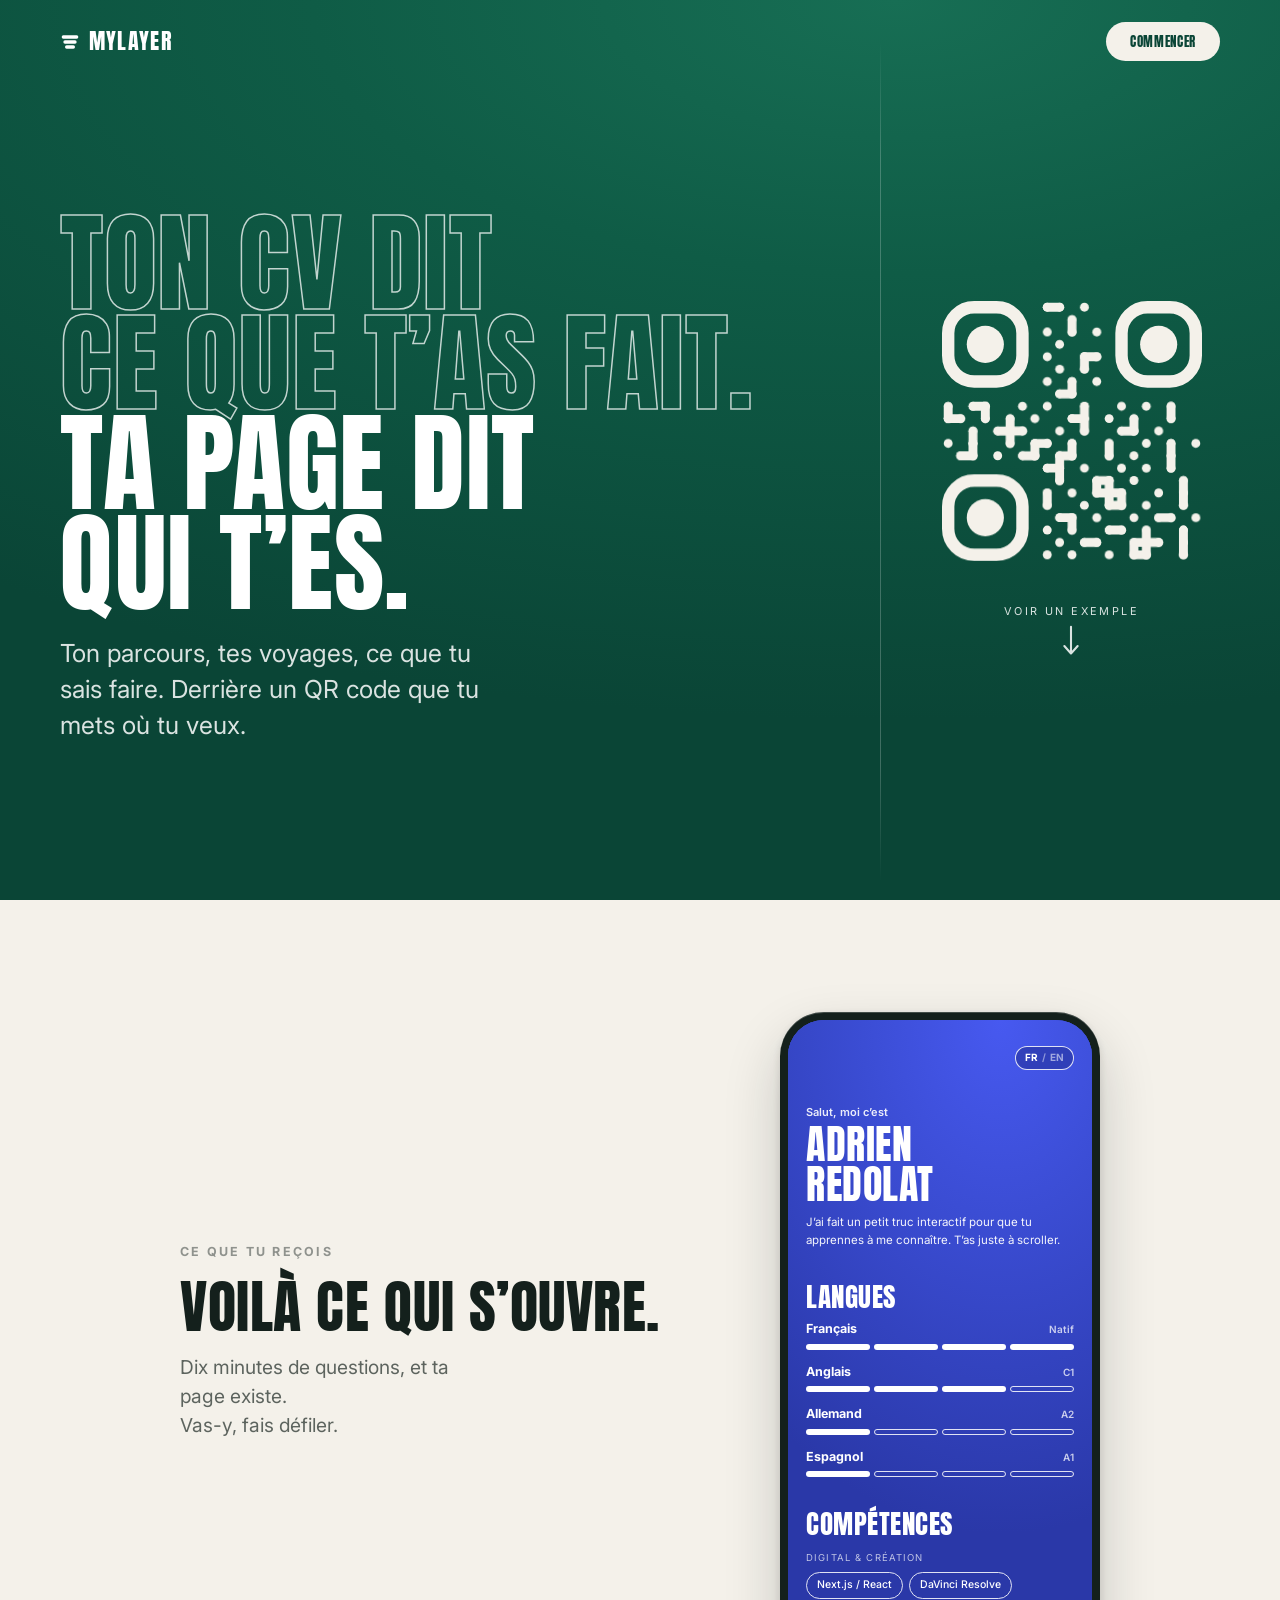
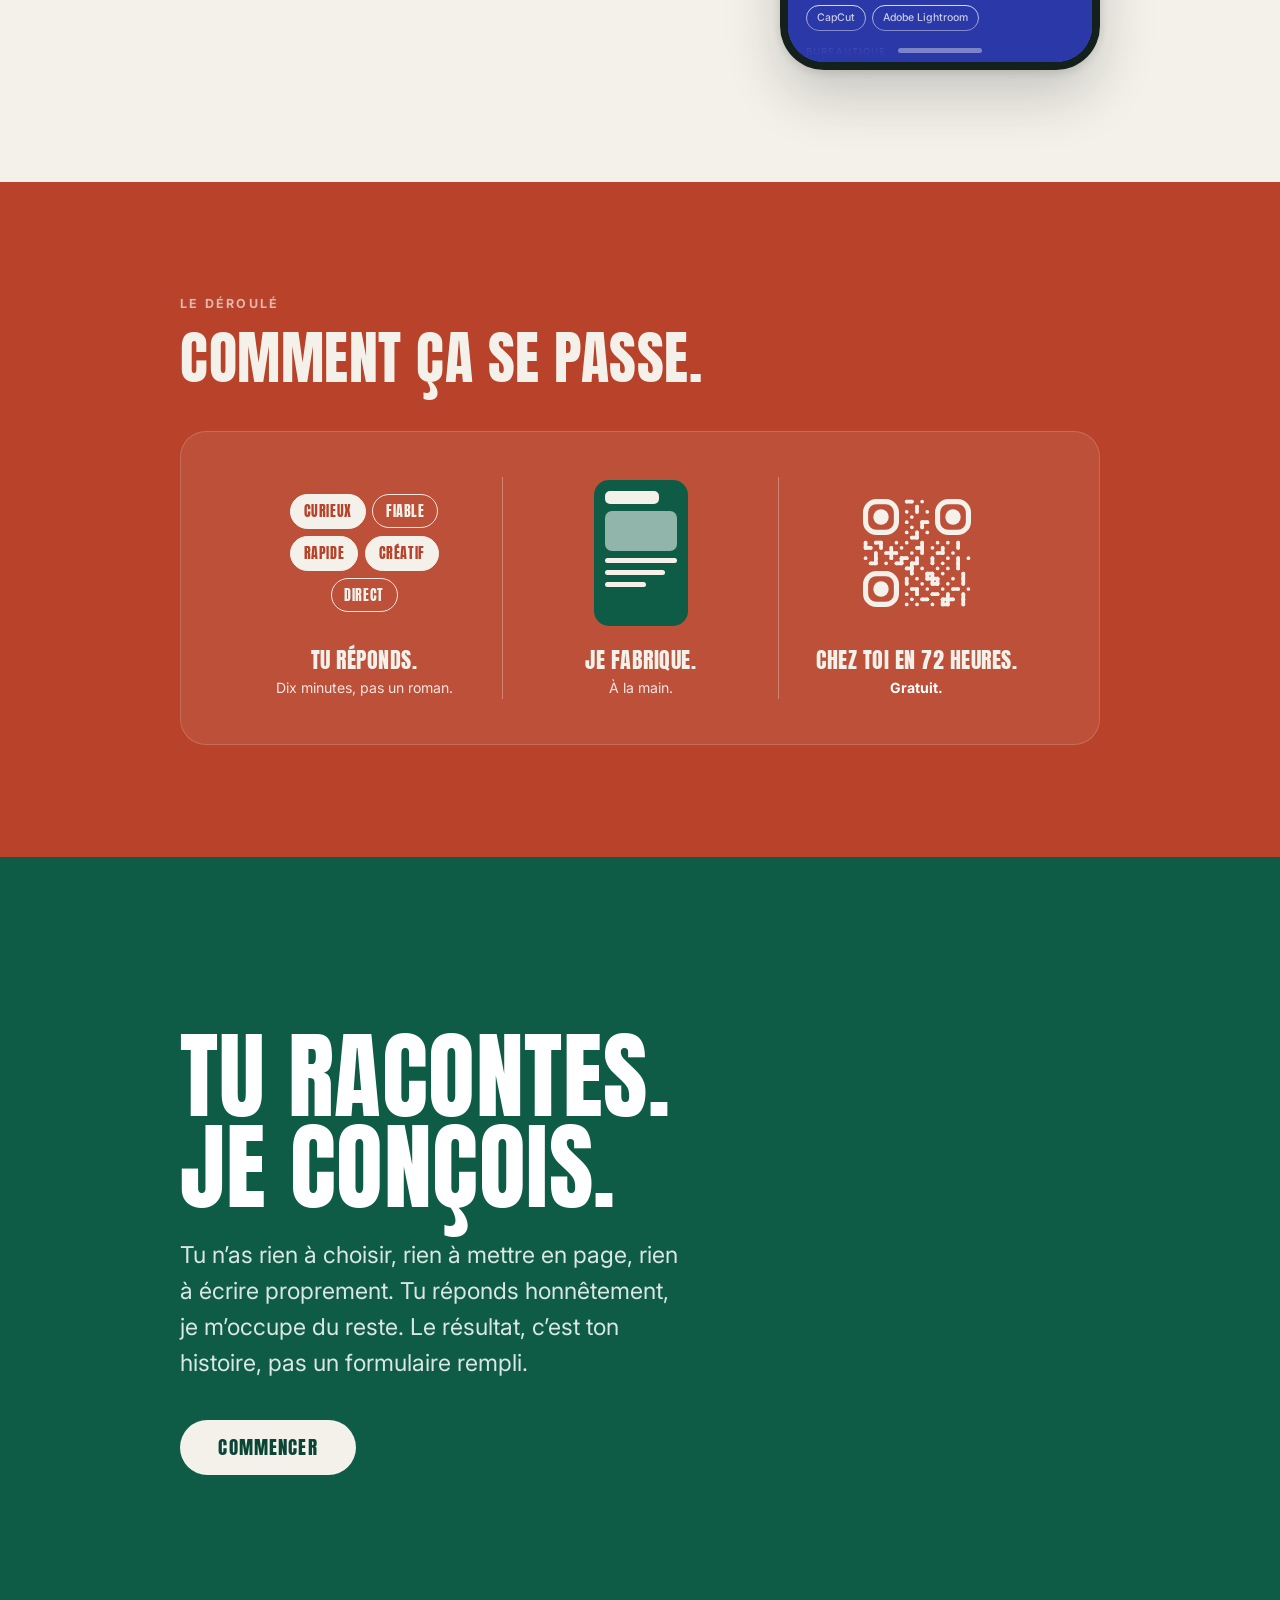
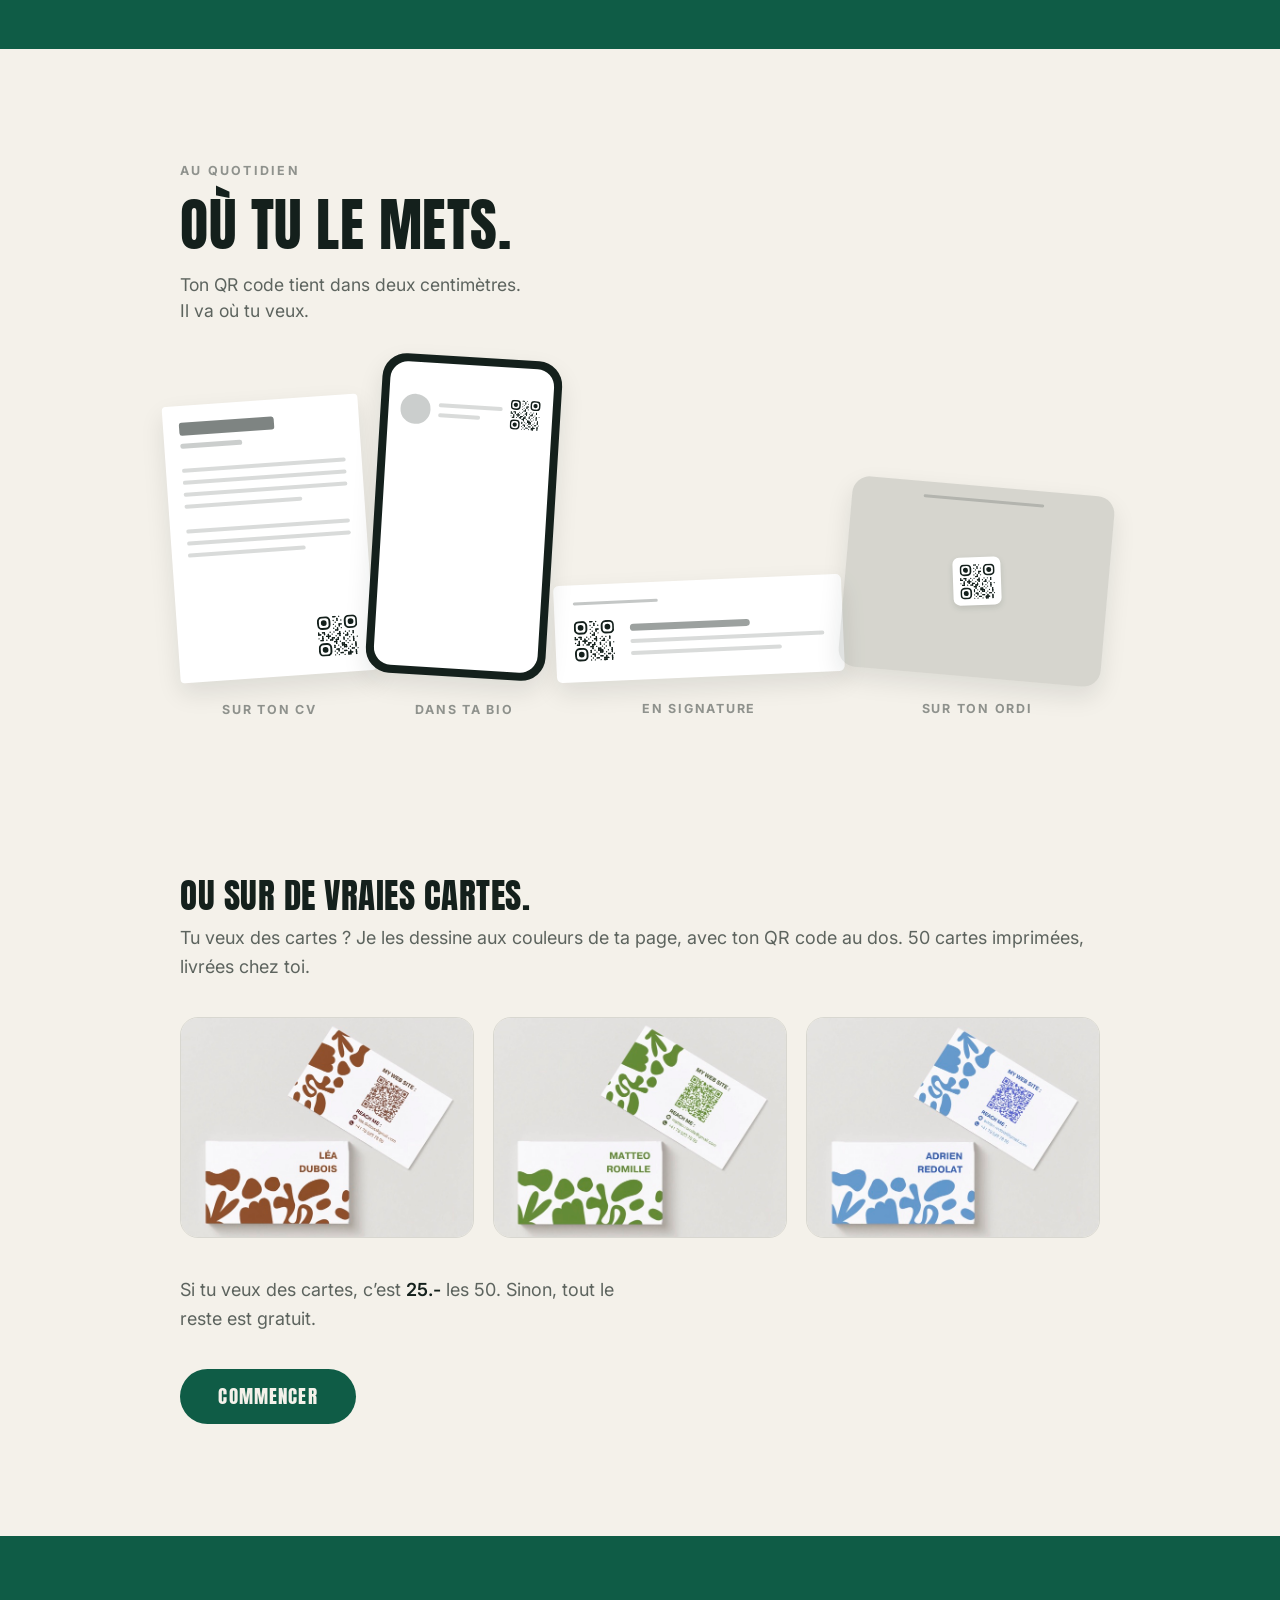
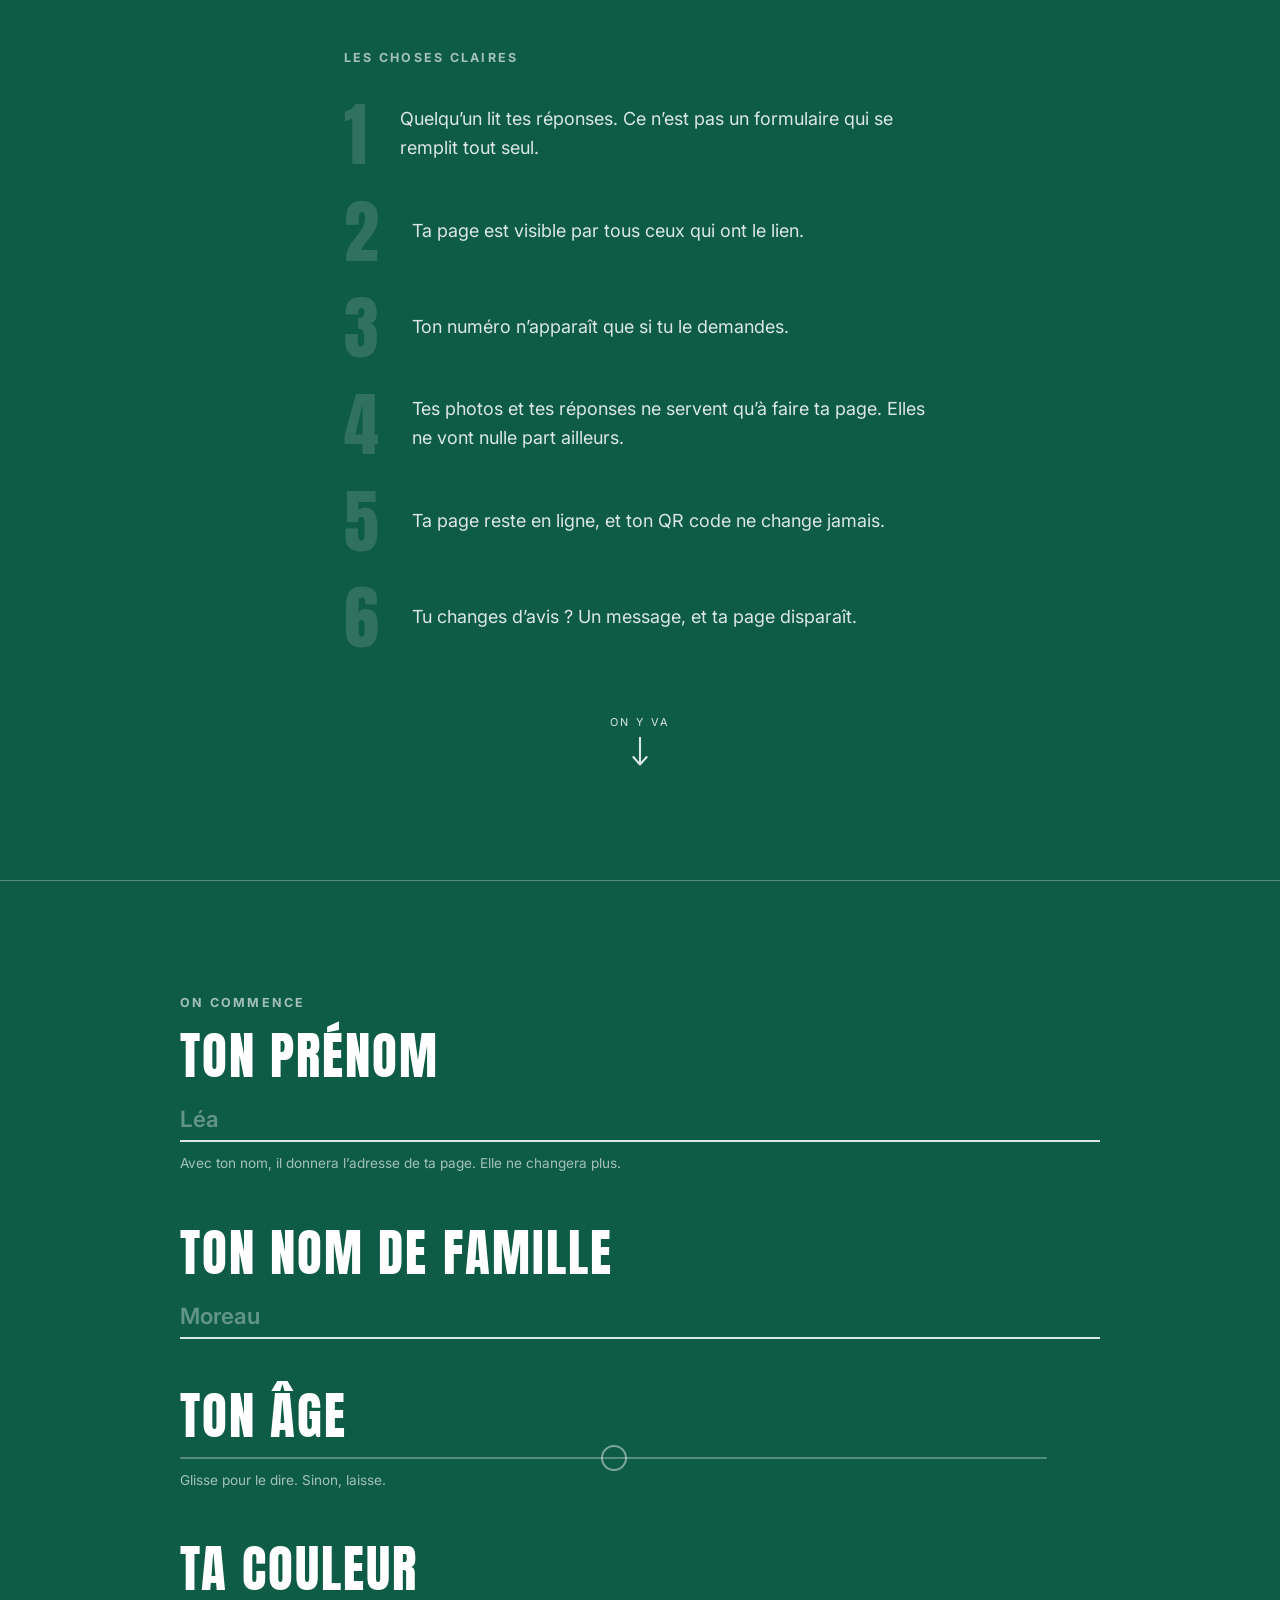
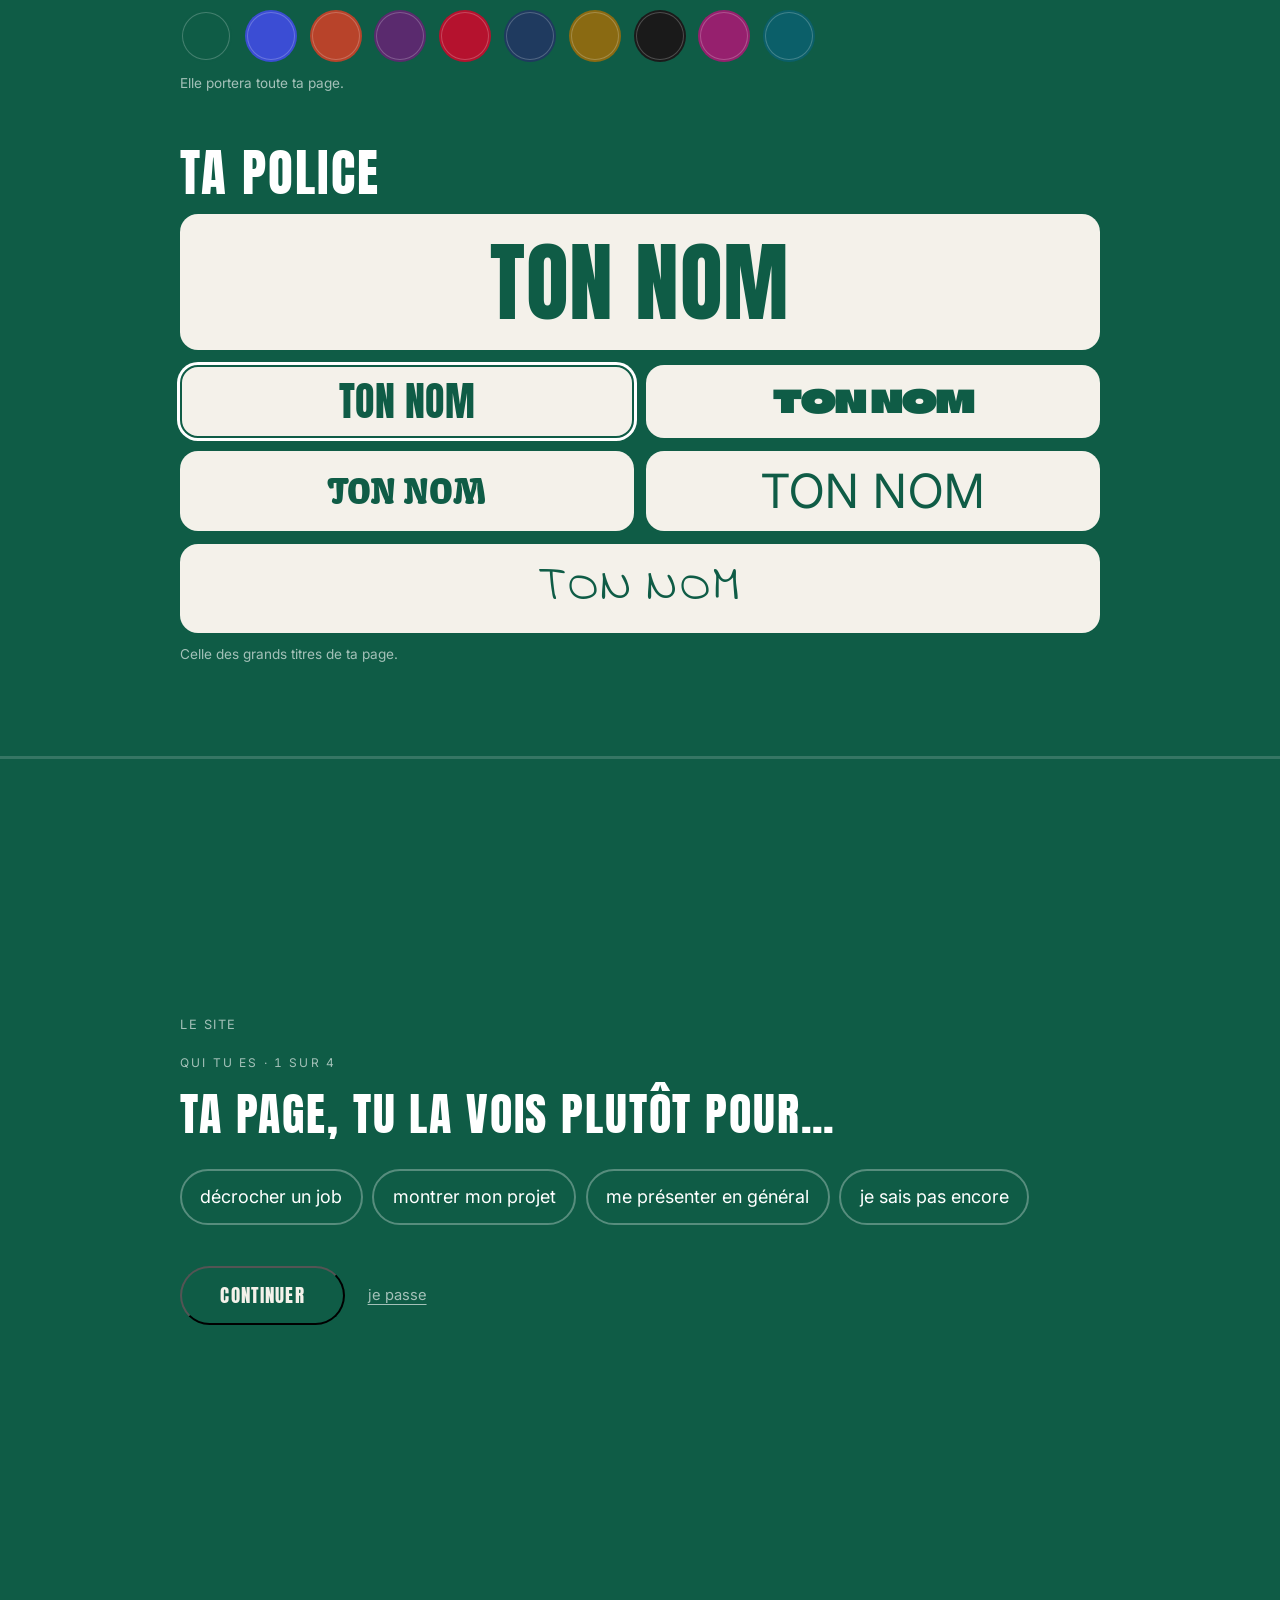
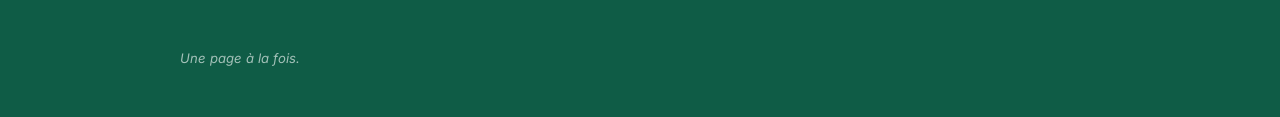
==== commit b37bcfd5: "Add files via upload" ====
--- a/index.html
+++ b/index.html
@@ -1040,14 +1040,19 @@
         </p>
       </div>
 
-      <!-- Q3. âge -->
+      <!-- Q3. âge
+           Sans valeur de départ : le curseur était pré-posé sur 25, et qui
+           passait vite envoyait « 25 ans » sans l’avoir voulu. Il démarre
+           donc éteint, le nombre reste vide, et rien ne part tant qu’on n’y
+           a pas touché. -->
       <div class="q reveal" data-q="3">
         <label class="q__label" for="q-age">Ton âge</label>
         <div class="q__curseur">
-          <input class="q__range" id="q-age" type="range" min="14" max="80" value="25"
-                 step="1" name="age" aria-describedby="q-age-val">
-          <output class="q__val" id="q-age-val" for="q-age">25</output>
-        </div>
+          <input class="q__range est-vierge" id="q-age" type="range" min="14" max="80"
+                 step="1" name="age" aria-describedby="q-age-val" data-vierge>
+          <output class="q__val q__val--vide" id="q-age-val" for="q-age"></output>
+        </div>
+        <p class="q__aide" data-age-aide>Glisse pour le dire. Sinon, laisse.</p>
       </div>
 
       <!-- Q4. la couleur : le moment où la page change -->
@@ -1154,7 +1159,7 @@
       <input type="hidden" name="police"  data-champ="police" value="Anton">
 
       <!-- ================================================================
-           1. L’ENTRÉE
+           1. QUI TU ES
            Le prénom et la couleur sont déjà pris sur la page d’accueil.
            Reste l’usage, qui n’apparaîtra pas sur la page : il oriente
            la rédaction, rien d’autre.
@@ -1177,19 +1182,79 @@
       </section>
 
       <!-- ================================================================
-           2. LES MOTS
-           Les vingt-cinq mots sont écrits une seule fois, dans le JS.
+           2. LE TON, L’ORIGINE, LE LIEU DE VIE
+           Le manque le plus grave de l’ancien formulaire. Le gabarit propose
+           partout deux registres, « Mon parcours » ou « Parcours », le
+           tutoiement ou la troisième personne. Rien ne disait lequel prendre,
+           alors on devinait à partir de l’âge, et on devinait mal : une femme
+           de 55 ans qui vise une direction recevait la voix d’un apprenti.
+
+           Les deux champs de lieu servent le paragraphe d’ouverture de la
+           page, qui s’écrit toujours pareil : l’âge, l’origine, ce qu’on fait
+           aujourd’hui. L’âge venait de l’accueil, le reste manquait.
+
+           Trois micro-questions sur un écran, aucune obligatoire.
            ================================================================ -->
       <section class="ec" data-ec data-section="Qui tu es">
         <p class="ec__compteur" data-compteur></p>
-        <span class="ec__q">Choisis 3 mots minimum qui te ressemblent</span>
+        <span class="ec__q">Trois petites choses</span>
+        <p class="ec__relance">Quinze secondes, et ta page ne ressemblera plus à celle de quelqu’un d’autre.</p>
+
+        <div class="trio">
+          <div class="trio__part">
+            <span class="duo__label" id="l-ton">Sur ta page, je te parle comment ?</span>
+            <div class="choix" role="radiogroup" aria-labelledby="l-ton"
+                 data-unique data-cible="ton_page">
+              <button type="button" class="choix__opt" role="radio" aria-checked="false"
+                      data-val="tutoiement">on se tutoie</button>
+              <button type="button" class="choix__opt" role="radio" aria-checked="false"
+                      data-val="vouvoiement">on se vouvoie</button>
+              <button type="button" class="choix__opt" role="radio" aria-checked="false"
+                      data-val="libre">comme tu le sens</button>
+            </div>
+            <input type="hidden" name="ton_page" data-champ="ton_page">
+          </div>
+
+          <div class="trio__part">
+            <label class="duo__label" for="c-origine">Tu viens d’où ?</label>
+            <input class="ec__champ ec__champ--ligne" id="c-origine" type="text"
+                   name="origine" data-champ="origine" maxlength="60"
+                   placeholder="Sainte-Croix, dans le Jura vaudois" autocomplete="off">
+            <p class="duo__aide">La ville, la région, le pays. Ce que tu répondrais à quelqu’un dans un train.</p>
+          </div>
+
+          <div class="trio__part">
+            <label class="duo__label" for="c-lieu-vie">Et tu vis où maintenant ?</label>
+            <input class="ec__champ ec__champ--ligne" id="c-lieu-vie" type="text"
+                   name="lieu_vie" data-champ="lieu_vie" maxlength="60"
+                   placeholder="Lausanne" autocomplete="off">
+            <p class="duo__aide">Laisse vide si c’est le même endroit.</p>
+          </div>
+        </div>
+
+        <div class="ec__nav">
+          <button type="button" class="cta" data-suivant>Continuer</button>
+          <button type="button" class="ec__passe" data-passe>je passe</button>
+        </div>
+      </section>
+
+      <!-- ================================================================
+           3. LES CINQ MOTS
+           Une ligne par famille, un seul mot par ligne. L’ancienne consigne
+           « 3 minimum parmi 25 » demandait de compter : celle-ci se résout
+           d’elle-même, on ne peut pas s’y tromper. Les mots sont écrits une
+           seule fois, dans le JS.
+           ================================================================ -->
+      <section class="ec" data-ec data-section="Qui tu es">
+        <p class="ec__compteur" data-compteur></p>
+        <span class="ec__q">Un mot par ligne. Celui qui te ressemble le plus.</span>
         <div data-mots="mots_moi"></div>
-        <p class="choix__jauge" data-jauge-mots="mots_moi">3 minimum</p>
+        <p class="choix__jauge" data-jauge-mots="mots_moi"></p>
         <div class="sortie">
           <p class="sortie__label" id="l-mots-moi-autre">Un autre mot ?</p>
-          <div class="multi" data-multi="mots_moi_autre" data-gabarit="le tien"
-               data-long="60" aria-labelledby="l-mots-moi-autre"></div>
-          <input type="hidden" name="mots_moi_autre" data-champ="mots_moi_autre">
+          <input class="sortie__champ" id="c-mots-autre" type="text" name="mots_moi_autre"
+                 data-champ="mots_moi_autre" placeholder="le tien" maxlength="30"
+                 autocomplete="off" aria-labelledby="l-mots-moi-autre">
         </div>
         <input type="hidden" name="mots_moi" data-champ="mots_moi">
         <div class="ec__nav">
@@ -1199,7 +1264,7 @@
       </section>
 
       <!-- ================================================================
-           3. LE CV, obligatoire
+           4. LE CV, obligatoire
            Placé après les taps, jamais avant : demander un fichier à
            quelqu’un qui vient d’arriver casse l’élan. Il conditionne la
            question suivante, d’où sa place juste avant le parcours.
@@ -1222,104 +1287,61 @@
 
       <!-- ================================================================
            LE PACTE
-           Placé juste avant la première question écrite. La dernière ligne
-           change l’état d’esprit de tout ce qui suit : savoir qu’on pourra
-           illustrer plus tard fait raconter plus librement.
+           Il porte le nom de la section en cours : posé sur une section
+           nouvelle, il déclencherait une annonce juste avant lui, et on
+           franchirait deux écrans de texte à la suite.
+
+           C’est cet écran qui décide de la longueur de tout ce qui suit.
+           « Raconte, c’est moi qui fais le tri » produisait des réponses de
+           trois cents mots et un formulaire de vingt minutes ; la page, elle,
+           est faite de dates, de lieux et de chiffres.
            ================================================================ -->
-      <section class="ec ec--pacte" data-ec data-section="Ton histoire" data-hors-compte data-pacte>
+      <section class="ec ec--pacte" data-ec data-section="Qui tu es" data-hors-compte data-pacte>
         <div class="mot">
-          <h2 class="mot__titre">Deux choses avant de continuer.</h2>
+          <h2 class="mot__titre">Trois choses avant de commencer.</h2>
           <p class="mot__texte">
-            Tout ce que tu écris n’apparaîtra pas tel quel sur ta page. Je trie,
-            je choisis, je réécris. Mais plus tu m’en donnes, meilleure elle sera.
+            Réponds court. Un lieu, une année, un chiffre : ça vaut mieux qu’un
+            paragraphe. Les phrases, c’est moi qui les écris.
           </p>
-          <p class="mot__texte mot__fort">Raconte. C’est moi qui fais le tri.</p>
+          <p class="mot__texte">
+            Tu peux passer n’importe quelle question. Une réponse vide ne casse
+            rien : la page s’adapte.
+          </p>
+          <p class="mot__texte mot__fort">Compte huit minutes.</p>
           <p class="mot__texte mot__aparte">
-            Et si t’as la flemme d’écrire : appuie sur le micro de ton clavier et
-            parle. C’est plus rapide, et c’est souvent bien meilleur.
-          </p>
-          <p class="mot__texte mot__aparte">
-            Si tu veux montrer des choses, photos, documents, ce que tu fais,
-            il y a un endroit pour ça à la fin.
+            Les photos, c’est après, sur une autre page. Tu recevras le lien par mail.
           </p>
           <p class="mot__nav"><button type="button" class="cta" data-suivant>J’ai compris</button></p>
         </div>
       </section>
 
       <!-- ================================================================
-           4. TON HISTOIRE, le cœur
-           Champs de fond : sept à huit lignes visibles. Un champ court ici
-           produirait des réponses courtes, et il n’y aurait rien à écrire.
+           5. TON PARCOURS
+           Le pavé « raconte-moi ce qu’il y a derrière » produisait huit
+           lignes de récit là où le bloc PARCOURS du gabarit attend quatre
+           cases. Un répéteur les demande directement.
            ================================================================ -->
-      <section class="ec" data-ec data-section="Ton histoire">
-        <p class="ec__compteur" data-compteur></p>
-        <label class="ec__q" for="c-parcours">Le CV donne les dates et les noms. Toi, raconte-moi ce qu’il y a derrière.</label>
-        <p class="ec__relance">Ce que t’as vraiment fait, ce que t’as appris, ce qui t’a marqué. Dans le désordre, comme ça vient.</p>
-        <textarea class="ec__champ ec__champ--fond" id="c-parcours" name="parcours"
-                  data-champ="parcours" rows="8"></textarea>
-        <p class="ec__dictee"><svg viewBox="0 0 14 20" fill="none" aria-hidden="true"><rect x="4" y="1" width="6" height="10" rx="3" stroke="currentColor" stroke-width="1.6"/><path d="M1.5 8.5a5.5 5.5 0 0 0 11 0M7 14v4.5" stroke="currentColor" stroke-width="1.6" stroke-linecap="round"/></svg> tu peux dicter au lieu d’écrire</p>
-        <div class="ec__nav">
-          <button type="button" class="cta" data-suivant>Continuer</button>
-          <button type="button" class="ec__passe" data-passe>je passe</button>
-        </div>
-      </section>
-
-      <section class="ec" data-ec data-section="Ton histoire">
-        <p class="ec__compteur" data-compteur></p>
-        <label class="ec__q" for="c-arrive">Comment t’en es arrivé là ?</label>
-        <textarea class="ec__champ ec__champ--fond" id="c-arrive" name="comment_arrive"
-                  data-champ="comment_arrive" rows="8"></textarea>
-        <p class="ec__dictee"><svg viewBox="0 0 14 20" fill="none" aria-hidden="true"><rect x="4" y="1" width="6" height="10" rx="3" stroke="currentColor" stroke-width="1.6"/><path d="M1.5 8.5a5.5 5.5 0 0 0 11 0M7 14v4.5" stroke="currentColor" stroke-width="1.6" stroke-linecap="round"/></svg> tu peux dicter au lieu d’écrire</p>
-        <div class="ec__nav">
-          <button type="button" class="cta" data-suivant>Continuer</button>
-          <button type="button" class="ec__passe" data-passe>je passe</button>
-        </div>
-      </section>
-
-      <section class="ec" data-ec data-section="Ton histoire">
-        <p class="ec__compteur" data-compteur></p>
-        <label class="ec__q" for="c-fierte">Ce dont tu es le plus fier. Et pourquoi ça compte pour toi.</label>
-        <p class="ec__relance">Pro ou perso, peu importe.</p>
-        <textarea class="ec__champ ec__champ--fond" id="c-fierte" name="fierte"
-                  data-champ="fierte" rows="8"></textarea>
-        <p class="ec__dictee"><svg viewBox="0 0 14 20" fill="none" aria-hidden="true"><rect x="4" y="1" width="6" height="10" rx="3" stroke="currentColor" stroke-width="1.6"/><path d="M1.5 8.5a5.5 5.5 0 0 0 11 0M7 14v4.5" stroke="currentColor" stroke-width="1.6" stroke-linecap="round"/></svg> tu peux dicter au lieu d’écrire</p>
-        <div class="ec__nav">
-          <button type="button" class="cta" data-suivant>Continuer</button>
-          <button type="button" class="ec__passe" data-passe>je passe</button>
-        </div>
-      </section>
-
-      <section class="ec" data-ec data-section="Ton histoire">
-        <p class="ec__compteur" data-compteur></p>
-        <label class="ec__q" for="c-imprevu">Une fois où ça s’est pas passé comme prévu, tu t’y es pris comment ?</label>
-        <textarea class="ec__champ ec__champ--fond" id="c-imprevu" name="imprevu"
-                  data-champ="imprevu" rows="8"></textarea>
-        <p class="ec__dictee"><svg viewBox="0 0 14 20" fill="none" aria-hidden="true"><rect x="4" y="1" width="6" height="10" rx="3" stroke="currentColor" stroke-width="1.6"/><path d="M1.5 8.5a5.5 5.5 0 0 0 11 0M7 14v4.5" stroke="currentColor" stroke-width="1.6" stroke-linecap="round"/></svg> tu peux dicter au lieu d’écrire</p>
-        <div class="ec__nav">
-          <button type="button" class="cta" data-suivant>Continuer</button>
-          <button type="button" class="ec__passe" data-passe>je passe</button>
-        </div>
-      </section>
-
-      <section class="ec" data-ec data-section="Ton histoire">
-        <p class="ec__compteur" data-compteur></p>
-        <label class="ec__q" for="c-truc-bien">Il y a un truc que tu fais bien ?</label>
-        <p class="ec__relance">Même un truc bête. Surtout un truc bête.</p>
-        <textarea class="ec__champ ec__champ--fond" id="c-truc-bien" name="truc_bien"
-                  data-champ="truc_bien" rows="8"></textarea>
-        <p class="ec__dictee"><svg viewBox="0 0 14 20" fill="none" aria-hidden="true"><rect x="4" y="1" width="6" height="10" rx="3" stroke="currentColor" stroke-width="1.6"/><path d="M1.5 8.5a5.5 5.5 0 0 0 11 0M7 14v4.5" stroke="currentColor" stroke-width="1.6" stroke-linecap="round"/></svg> tu peux dicter au lieu d’écrire</p>
-        <div class="ec__nav">
-          <button type="button" class="cta" data-suivant>Continuer</button>
-          <button type="button" class="ec__passe" data-passe>je passe</button>
-        </div>
-      </section>
-
-      <section class="ec" data-ec data-section="Ton histoire">
-        <p class="ec__compteur" data-compteur></p>
-        <label class="ec__q" for="c-apprendre">Un truc que t’aimerais apprendre.</label>
-        <textarea class="ec__champ ec__champ--moyen" id="c-apprendre" name="apprendre"
-                  data-champ="apprendre" rows="3"></textarea>
-        <p class="ec__dictee"><svg viewBox="0 0 14 20" fill="none" aria-hidden="true"><rect x="4" y="1" width="6" height="10" rx="3" stroke="currentColor" stroke-width="1.6"/><path d="M1.5 8.5a5.5 5.5 0 0 0 11 0M7 14v4.5" stroke="currentColor" stroke-width="1.6" stroke-linecap="round"/></svg> tu peux dicter au lieu d’écrire</p>
+      <section class="ec" data-ec data-section="Ton parcours">
+        <p class="ec__compteur" data-compteur></p>
+        <span class="ec__q">Tes étapes, de la plus récente à la plus ancienne.</span>
+        <p class="ec__relance">Le CV donne les dates. Ici je veux juste de quoi écrire deux lignes par étape.</p>
+        <div class="repet" data-repeteur="parcours"></div>
+        <input type="hidden" name="parcours" data-champ="parcours">
+        <div class="ec__nav">
+          <button type="button" class="cta" data-suivant>Continuer</button>
+          <button type="button" class="ec__passe" data-passe>je passe</button>
+        </div>
+      </section>
+
+      <!-- Le bloc CHIFFRES du gabarit affiche un entier et deux ou trois
+           mots de légende. Un textarea rendait des phrases : il faut des
+           cases. -->
+      <section class="ec" data-ec data-section="Ton parcours">
+        <p class="ec__compteur" data-compteur></p>
+        <span class="ec__q">T’as des chiffres qui parlent pour toi ?</span>
+        <p class="ec__relance">Par exemple : 12 ans au même poste · 300 élèves · 4 déménagements · 2 langues apprises sur le tard.</p>
+        <div class="repet" data-repeteur="chiffres"></div>
+        <input type="hidden" name="chiffres" data-champ="chiffres">
         <div class="ec__nav">
           <button type="button" class="cta" data-suivant>Continuer</button>
           <button type="button" class="ec__passe" data-passe>je passe</button>
@@ -1327,7 +1349,7 @@
       </section>
 
       <!-- ================================================================
-           5. CE QUE LE CV NE DIT PAS, rythme rapide
+           6. CE QUE LE CV NE DIT PAS, rythme rapide
            ================================================================ -->
       <section class="ec" data-ec data-section="Ce que le CV ne dit pas">
         <p class="ec__compteur" data-compteur></p>
@@ -1416,60 +1438,160 @@
         </div>
       </section>
 
+      <!-- Le bloc RUPTURE affiche cette phrase en très grand. Au-delà de
+           110 signes elle remplit l’écran d’un téléphone et perd son effet :
+           une ligne, pas un champ de fond, et un compteur visible. -->
       <section class="ec" data-ec data-section="Ce que le CV ne dit pas">
         <p class="ec__compteur" data-compteur></p>
         <label class="ec__q" for="c-invisible">Un truc qu’on ne devine pas en te regardant.</label>
-        <textarea class="ec__champ ec__champ--moyen" id="c-invisible" name="truc_invisible"
-                  data-champ="truc_invisible" rows="3"></textarea>
-        <p class="ec__dictee"><svg viewBox="0 0 14 20" fill="none" aria-hidden="true"><rect x="4" y="1" width="6" height="10" rx="3" stroke="currentColor" stroke-width="1.6"/><path d="M1.5 8.5a5.5 5.5 0 0 0 11 0M7 14v4.5" stroke="currentColor" stroke-width="1.6" stroke-linecap="round"/></svg> tu peux dicter au lieu d’écrire</p>
-        <div class="ec__nav">
-          <button type="button" class="cta" data-suivant>Continuer</button>
-          <button type="button" class="ec__passe" data-passe>je passe</button>
-        </div>
-      </section>
-
+        <p class="ec__relance">Par exemple : « J’ai appris à souder avant de savoir conduire. » ou « Je connais tous les arrêts de la ligne 9 par cœur. »</p>
+        <input class="ec__champ ec__champ--ligne" id="c-invisible" type="text"
+               name="truc_invisible" data-champ="truc_invisible"
+               maxlength="110" data-compte data-compte-seuil="90">
+        <div class="ec__nav">
+          <button type="button" class="cta" data-suivant>Continuer</button>
+          <button type="button" class="ec__passe" data-passe>je passe</button>
+        </div>
+      </section>
+
+      <!-- Le bloc SAVOIR-FAIRE affiche une phrase affirmative en très grand.
+           Soixante-dix signes, pas un de plus. -->
       <section class="ec" data-ec data-section="Ce que le CV ne dit pas">
         <p class="ec__compteur" data-compteur></p>
-        <label class="ec__q" for="c-temps-libre">Ce que tu fais de ton temps libre, et ce que ça t’apporte.</label>
+        <label class="ec__q" for="c-truc-bien">Une chose que tu fais bien.</label>
+        <p class="ec__relance">Une phrase, au présent. Par exemple : « Je retiens le prénom de tout le monde du premier coup. » ou « Je sais calmer une salle qui s’énerve. »</p>
+        <input class="ec__champ ec__champ--ligne" id="c-truc-bien" type="text"
+               name="truc_bien" data-champ="truc_bien"
+               maxlength="70" data-compte data-compte-seuil="55">
+        <div class="ec__nav">
+          <button type="button" class="cta" data-suivant>Continuer</button>
+          <button type="button" class="ec__passe" data-passe>je passe</button>
+        </div>
+      </section>
+
+      <!-- ================================================================
+           7. DEUX HISTOIRES
+           Les deux seuls écrans du formulaire à demander un vrai souvenir,
+           posés côte à côte. Chacun a deux cases parce que son bloc en a
+           besoin de deux : un échec sans sa suite ne s’affiche pas.
+           ================================================================ -->
+      <section class="ec" data-ec data-section="Deux histoires">
+        <p class="ec__compteur" data-compteur></p>
+        <span class="ec__q">Une fierté.</span>
+        <p class="ec__relance">Pro ou perso, peu importe.</p>
+        <div class="duo">
+          <div class="duo__part">
+            <label class="duo__label" for="c-fierte-quoi">Ce que t’as fait</label>
+            <textarea class="ec__champ ec__champ--duo" id="c-fierte-quoi" rows="2"
+                      name="fierte_quoi" data-champ="fierte_quoi" maxlength="140"
+                      placeholder="J’ai monté la fête du village avec quatre personnes."></textarea>
+          </div>
+          <div class="duo__part">
+            <label class="duo__label" for="c-fierte-pourquoi">Pourquoi ça compte pour toi</label>
+            <textarea class="ec__champ ec__champ--duo" id="c-fierte-pourquoi" rows="2"
+                      name="fierte_pourquoi" data-champ="fierte_pourquoi" maxlength="140"
+                      placeholder="Personne n’y croyait, et on a rempli la place."></textarea>
+          </div>
+        </div>
+        <div class="ec__nav">
+          <button type="button" class="cta" data-suivant>Continuer</button>
+          <button type="button" class="ec__passe" data-passe>je passe</button>
+        </div>
+      </section>
+
+      <section class="ec" data-ec data-section="Deux histoires">
+        <p class="ec__compteur" data-compteur></p>
+        <span class="ec__q">Une fois où ça s’est mal passé.</span>
+        <p class="ec__relance">Le bloc n’existe que si les deux cases sont remplies. Un échec sans la suite, je ne le mets pas sur ta page.</p>
+        <div class="duo">
+          <div class="duo__part">
+            <label class="duo__label" for="c-coup-dur-quoi">Ce qui s’est passé</label>
+            <textarea class="ec__champ ec__champ--duo" id="c-coup-dur-quoi" rows="2"
+                      name="coup_dur_quoi" data-champ="coup_dur_quoi" maxlength="140"
+                      placeholder="J’ai repris un commerce sans regarder les comptes."></textarea>
+          </div>
+          <div class="duo__part">
+            <label class="duo__label" for="c-coup-dur-appris">Ce que ça t’a appris</label>
+            <textarea class="ec__champ ec__champ--duo" id="c-coup-dur-appris" rows="2"
+                      name="coup_dur_appris" data-champ="coup_dur_appris" maxlength="140"
+                      placeholder="Maintenant je demande les chiffres avant de dire oui."></textarea>
+          </div>
+        </div>
+        <div class="ec__nav">
+          <button type="button" class="cta" data-suivant>Continuer</button>
+          <button type="button" class="ec__passe" data-passe>je passe</button>
+        </div>
+      </section>
+
+      <!-- ================================================================
+           8. LE RESTE
+           ================================================================ -->
+      <section class="ec" data-ec data-section="Le reste">
+        <p class="ec__compteur" data-compteur></p>
+        <span class="ec__q">Ton temps libre.</span>
         <p class="ec__relance">Le sport, la musique, les jeux, rien du tout. Tout compte.</p>
-        <textarea class="ec__champ ec__champ--fond" id="c-temps-libre" name="temps_libre"
-                  data-champ="temps_libre" rows="7"></textarea>
-        <p class="ec__dictee"><svg viewBox="0 0 14 20" fill="none" aria-hidden="true"><rect x="4" y="1" width="6" height="10" rx="3" stroke="currentColor" stroke-width="1.6"/><path d="M1.5 8.5a5.5 5.5 0 0 0 11 0M7 14v4.5" stroke="currentColor" stroke-width="1.6" stroke-linecap="round"/></svg> tu peux dicter au lieu d’écrire</p>
-        <div class="ec__nav">
-          <button type="button" class="cta" data-suivant>Continuer</button>
-          <button type="button" class="ec__passe" data-passe>je passe</button>
-        </div>
-      </section>
-
-      <!-- ================================================================
-           6. CE QUI PROUVE
-           ================================================================ -->
-      <section class="ec" data-ec data-section="Ce qui compte">
-        <p class="ec__compteur" data-compteur></p>
-        <label class="ec__q" for="c-chiffres">T’as des chiffres qui parlent pour toi ?</label>
-        <p class="ec__relance">Des exemples : pays visités · clients · couverts servis · élèves · km parcourus · années de pratique · projets livrés · personnes encadrées · heures de bénévolat · trucs fabriqués</p>
-        <textarea class="ec__champ ec__champ--fond" id="c-chiffres" name="chiffres"
-                  data-champ="chiffres" rows="7"></textarea>
-        <p class="ec__dictee"><svg viewBox="0 0 14 20" fill="none" aria-hidden="true"><rect x="4" y="1" width="6" height="10" rx="3" stroke="currentColor" stroke-width="1.6"/><path d="M1.5 8.5a5.5 5.5 0 0 0 11 0M7 14v4.5" stroke="currentColor" stroke-width="1.6" stroke-linecap="round"/></svg> tu peux dicter au lieu d’écrire</p>
-        <div class="ec__nav">
-          <button type="button" class="cta" data-suivant>Continuer</button>
-          <button type="button" class="ec__passe" data-passe>je passe</button>
-        </div>
-      </section>
-
-      <section class="ec" data-ec data-section="Ce qui compte">
-        <p class="ec__compteur" data-compteur></p>
-        <label class="ec__q" for="c-vu">Si on demandait à quelqu’un qui te connaît bien de te décrire, il dirait quoi ?</label>
-        <textarea class="ec__champ ec__champ--fond" id="c-vu" name="vu_par_les_autres"
-                  data-champ="vu_par_les_autres" rows="7"></textarea>
-        <p class="ec__dictee"><svg viewBox="0 0 14 20" fill="none" aria-hidden="true"><rect x="4" y="1" width="6" height="10" rx="3" stroke="currentColor" stroke-width="1.6"/><path d="M1.5 8.5a5.5 5.5 0 0 0 11 0M7 14v4.5" stroke="currentColor" stroke-width="1.6" stroke-linecap="round"/></svg> tu peux dicter au lieu d’écrire</p>
-        <div class="ec__nav">
-          <button type="button" class="cta" data-suivant>Continuer</button>
-          <button type="button" class="ec__passe" data-passe>je passe</button>
-        </div>
-      </section>
-
-      <section class="ec" data-ec data-section="Ce qui compte">
+        <div class="duo">
+          <div class="duo__part">
+            <label class="duo__label" for="c-temps-libre-quoi">Ce que tu fais</label>
+            <textarea class="ec__champ ec__champ--duo" id="c-temps-libre-quoi" rows="2"
+                      name="temps_libre_quoi" data-champ="temps_libre_quoi" maxlength="140"
+                      placeholder="Je fais du vélo le dimanche matin."></textarea>
+          </div>
+          <div class="duo__part">
+            <label class="duo__label" for="c-temps-libre-apporte">Ce que ça t’apporte</label>
+            <textarea class="ec__champ ec__champ--duo" id="c-temps-libre-apporte" rows="2"
+                      name="temps_libre_apporte" data-champ="temps_libre_apporte" maxlength="140"
+                      placeholder="C’est le seul moment où personne ne me demande rien."></textarea>
+          </div>
+        </div>
+        <div class="ec__nav">
+          <button type="button" class="cta" data-suivant>Continuer</button>
+          <button type="button" class="ec__passe" data-passe>je passe</button>
+        </div>
+      </section>
+
+      <!-- Le bloc CITATION attend une phrase qu’on t’a dite, pas une
+           description à la troisième personne : c’est ce que l’ancienne
+           question « il dirait quoi ? » produisait. -->
+      <section class="ec" data-ec data-section="Le reste">
+        <p class="ec__compteur" data-compteur></p>
+        <span class="ec__q">Une phrase que quelqu’un t’a déjà dite sur toi.</span>
+        <p class="ec__relance">Pas un compliment officiel. Une phrase lâchée comme ça, que t’as retenue. Par exemple : « Toi, tu poses jamais de questions inutiles. »</p>
+        <div class="duo">
+          <div class="duo__part">
+            <label class="duo__label" for="c-citation">La phrase</label>
+            <textarea class="ec__champ ec__champ--duo" id="c-citation" rows="2"
+                      name="citation" data-champ="citation" maxlength="200"
+                      placeholder="Tu paniques jamais, c’est énervant."></textarea>
+          </div>
+          <div class="duo__part">
+            <label class="duo__label" for="c-citation-source">Qui l’a dite</label>
+            <input class="ec__champ ec__champ--ligne" id="c-citation-source" type="text"
+                   name="citation_source" data-champ="citation_source" maxlength="60"
+                   placeholder="un ancien collègue" autocomplete="off">
+            <p class="duo__aide">Pas de nom, juste le lien : « ma sœur », « mon chef ».</p>
+          </div>
+        </div>
+        <div class="ec__nav">
+          <button type="button" class="cta" data-suivant>Continuer</button>
+          <button type="button" class="ec__passe" data-passe>je passe</button>
+        </div>
+      </section>
+
+      <section class="ec" data-ec data-section="Le reste">
+        <p class="ec__compteur" data-compteur></p>
+        <label class="ec__q" for="c-apprendre">Un truc que t’aimerais apprendre.</label>
+        <p class="ec__relance">Une seule chose. Par exemple : « J’aimerais apprendre à nager correctement. »</p>
+        <input class="ec__champ ec__champ--ligne" id="c-apprendre" type="text"
+               name="apprendre" data-champ="apprendre"
+               maxlength="120" data-compte data-compte-seuil="100">
+        <div class="ec__nav">
+          <button type="button" class="cta" data-suivant>Continuer</button>
+          <button type="button" class="ec__passe" data-passe>je passe</button>
+        </div>
+      </section>
+
+      <section class="ec" data-ec data-section="Le reste">
         <p class="ec__compteur" data-compteur></p>
         <span class="ec__q">Les langues que tu parles</span>
         <div class="langues" data-langues></div>
@@ -1487,80 +1609,75 @@
         </div>
       </section>
 
-      <section class="ec" data-ec data-section="Ce qui compte">
-        <p class="ec__compteur" data-compteur></p>
-        <label class="ec__q" for="c-realisations">Des réalisations à montrer ?</label>
-        <p class="ec__relance">Un site, une chaîne, un portfolio, un compte où tu postes ce que tu fais. Un lien par ligne.</p>
-        <textarea class="ec__champ ec__champ--moyen" id="c-realisations" name="realisations"
-                  data-champ="realisations" rows="4"
-                  placeholder="https://…" spellcheck="false"></textarea>
-        <p class="ec__dictee"><svg viewBox="0 0 14 20" fill="none" aria-hidden="true"><rect x="4" y="1" width="6" height="10" rx="3" stroke="currentColor" stroke-width="1.6"/><path d="M1.5 8.5a5.5 5.5 0 0 0 11 0M7 14v4.5" stroke="currentColor" stroke-width="1.6" stroke-linecap="round"/></svg> tu peux dicter au lieu d’écrire</p>
-        <div class="joint" data-joint>
-          <label class="depot" data-zone data-slots="realisations_fichier_1,realisations_fichier_2,realisations_fichier_3" data-max="3">
-            <input type="file" accept="image/*,.pdf" multiple data-choix>
-            <span class="depot__titre">Choisir des fichiers</span>
-            <span class="depot__note" data-depot-note>Un diplôme, une attestation, quelque chose que tu veux montrer. Pas de papiers d’identité. Photos ou PDF, jusqu’à trois. 8 Mo au plus par fichier, allégés sur ton téléphone avant de partir.</span>
-          </label>
-          <div class="vignettes" data-vignettes></div>
-        </div>
-        <div class="ec__nav">
-          <button type="button" class="cta" data-suivant>Continuer</button>
-          <button type="button" class="ec__passe" data-passe>je passe</button>
-        </div>
-      </section>
-
-      <!-- ================================================================
-           7. CE QUI COMPTE
-           La première question produit le bloc visuel de la page, pour
-           tout le monde. Le voyage n’est plus la porte d’entrée : il est
-           devenu un bonus, juste après.
-           ================================================================ -->
-      <section class="ec" data-ec data-section="Ce qui compte">
-        <p class="ec__compteur" data-compteur></p>
-        <label class="ec__q" for="c-lieux">Il y a des endroits ou des trucs qui comptent pour toi ? Montre-les.</label>
-        <p class="ec__relance">Un pays où t’es allé, l’atelier où tu bricoles, la salle où tu t’entraînes, ce que tu fabriques. Ce que tu veux.</p>
-        <textarea class="ec__champ ec__champ--fond" id="c-lieux" name="lieux_qui_comptent"
-                  data-champ="lieux_qui_comptent" rows="7"></textarea>
-        <p class="ec__dictee"><svg viewBox="0 0 14 20" fill="none" aria-hidden="true"><rect x="4" y="1" width="6" height="10" rx="3" stroke="currentColor" stroke-width="1.6"/><path d="M1.5 8.5a5.5 5.5 0 0 0 11 0M7 14v4.5" stroke="currentColor" stroke-width="1.6" stroke-linecap="round"/></svg> tu peux dicter au lieu d’écrire</p>
-        <div class="joint" data-joint>
-          <label class="depot" data-zone data-slots="lieux_fichier_1,lieux_fichier_2,lieux_fichier_3" data-max="3">
-            <input type="file" accept="image/*" multiple data-choix>
-            <span class="depot__titre">Choisir des fichiers</span>
-            <span class="depot__note" data-depot-note>Jusqu’à trois photos. 8 Mo au plus par fichier, allégées sur ton téléphone avant de partir.</span>
-          </label>
-          <div class="vignettes" data-vignettes></div>
-        </div>
-        <div class="ec__nav">
-          <button type="button" class="cta" data-suivant>Continuer</button>
-          <button type="button" class="ec__passe" data-passe>je passe</button>
-        </div>
-      </section>
-
-      <section class="ec" data-ec data-section="Ce qui compte">
+      <!-- Le bloc du gabarit qui porte les langues a une seconde colonne,
+           réservée aux compétences : deux familles nommées, trois à cinq
+           entrées dans chacune. Aucune question ne l’avait jamais demandée,
+           cette colonne était donc lue dans le CV, autrement dit inventée.
+
+           Deux lignes, ni plus ni moins : le bloc n’en affiche pas plus, et
+           un bouton d’ajout ne ferait que promettre une place qui n’existe
+           pas. Ni croix ni ajout, donc. -->
+      <section class="ec" data-ec data-section="Le reste">
+        <p class="ec__compteur" data-compteur></p>
+        <span class="ec__q">Ce que tu sais faire, rangé en deux familles.</span>
+        <p class="ec__relance">Des outils, des machines, des logiciels, des gestes de métier. Pas des qualités, elles sont déjà dans tes cinq mots.</p>
+        <div class="repet" data-repeteur="competences"></div>
+        <input type="hidden" name="competences" data-champ="competences">
+        <div class="ec__nav">
+          <button type="button" class="cta" data-suivant>Continuer</button>
+          <button type="button" class="ec__passe" data-passe>je passe</button>
+        </div>
+      </section>
+
+      <!-- « non » ne ferme plus la question. Elle ouvrait un écran mort et
+           faisait disparaître le bloc carte de la page, alors que le gabarit
+           prévoit exactement ce cas : une carte locale, qui attend des
+           régions au lieu de pays. Même composant de recherche, autre liste.
+
+           Les deux listes ne sont jamais remplies ensemble : la réponse
+           décide laquelle s’ouvre, et refermer l’autre vide son champ. Le
+           champ libre, lui, est posé une seule fois sous les deux : il dit
+           la même chose dans les deux cas, et le dédoubler aurait fait deux
+           champs du même nom dans le formulaire. -->
+      <section class="ec" data-ec data-section="Le reste">
         <p class="ec__compteur" data-compteur></p>
         <span class="ec__q" id="l-voyage">Tu as voyagé ?</span>
         <div class="choix" role="radiogroup" aria-labelledby="l-voyage"
-             data-unique data-cible="a_voyage" data-ouvre="pays">
+             data-unique data-cible="a_voyage"
+             data-ouvre-oui="pays,ailleurs" data-ouvre-non="regions,ailleurs">
           <button type="button" class="choix__opt" role="radio" aria-checked="false">oui</button>
           <button type="button" class="choix__opt" role="radio" aria-checked="false">non</button>
         </div>
         <input type="hidden" name="a_voyage" data-champ="a_voyage">
 
-        <div class="pays" data-bloc="pays" hidden>
+        <div class="pays" data-bloc="pays" data-lieux="pays" data-cible="pays" hidden>
           <label class="sortie__label" for="c-pays-cherche">Quels pays ? Tape les premières lettres.</label>
           <input class="pays__cherche" id="c-pays-cherche" type="search"
-                 placeholder="Thaïlande, Canada…" autocomplete="off" spellcheck="false">
-          <div class="pays__choisis" data-pays-choisis></div>
-          <div class="pays__liste" data-pays-liste></div>
-          <div class="sortie">
-            <p class="sortie__label" id="l-pays-autre">Un endroit qui n’est pas dans la liste ?</p>
-            <div class="multi" data-multi="pays_autre" data-gabarit="dis-le ici"
-                 data-long="120" aria-labelledby="l-pays-autre"></div>
-            <input type="hidden" name="pays_autre" data-champ="pays_autre">
-          </div>
+                 placeholder="Thaïlande, Canada…" autocomplete="off" spellcheck="false"
+                 data-lieux-cherche>
+          <div class="pays__choisis" data-lieux-choisis></div>
+          <div class="pays__liste" data-lieux-liste></div>
         </div>
         <input type="hidden" name="pays" data-champ="pays">
 
+        <div class="pays" data-bloc="regions" data-lieux="regions" data-cible="regions" hidden>
+          <p class="lieux__titre">Des endroits qui comptent pour toi.</p>
+          <label class="sortie__label" for="c-regions-cherche">Où t’as vécu, travaillé, ou bien où tu retournes souvent.</label>
+          <input class="pays__cherche" id="c-regions-cherche" type="search"
+                 placeholder="Vaud, Valais, la Gruyère…" autocomplete="off" spellcheck="false"
+                 data-lieux-cherche>
+          <div class="pays__choisis" data-lieux-choisis></div>
+          <div class="pays__liste" data-lieux-liste></div>
+        </div>
+        <input type="hidden" name="regions" data-champ="regions">
+
+        <div class="sortie" data-bloc="ailleurs" hidden>
+          <p class="sortie__label" id="l-pays-autre">Un endroit qui n’est pas dans la liste ?</p>
+          <div class="multi" data-multi="pays_autre" data-gabarit="dis-le ici"
+               data-long="120" aria-labelledby="l-pays-autre"></div>
+          <input type="hidden" name="pays_autre" data-champ="pays_autre">
+        </div>
+
         <div class="ec__nav">
           <button type="button" class="cta" data-suivant>Continuer</button>
           <button type="button" class="ec__passe" data-passe>je passe</button>
@@ -1568,35 +1685,14 @@
       </section>
 
       <!-- ================================================================
-           8. OÙ TU VAS
-           ================================================================ -->
-      <section class="ec" data-ec data-section="Où tu vas">
-        <p class="ec__compteur" data-compteur></p>
-        <span class="ec__q" id="l-envir">Dans quel genre d’environnement tu donnes le meilleur ?</span>
-        <div class="choix" role="group" aria-labelledby="l-envir" data-multiple data-cible="environnement">
-          <button type="button" class="choix__opt" aria-pressed="false">en équipe serrée</button>
-          <button type="button" class="choix__opt" aria-pressed="false">en autonomie</button>
-          <button type="button" class="choix__opt" aria-pressed="false">sous pression</button>
-          <button type="button" class="choix__opt" aria-pressed="false">dans le concret</button>
-          <button type="button" class="choix__opt" aria-pressed="false">dans la nouveauté</button>
-          <button type="button" class="choix__opt" aria-pressed="false">au contact des gens</button>
-        </div>
-        <input type="hidden" name="environnement" data-champ="environnement">
-        <div class="ec__nav">
-          <button type="button" class="cta" data-suivant>Continuer</button>
-          <button type="button" class="ec__passe" data-passe>je passe</button>
-        </div>
-      </section>
-
-      <!-- ================================================================
-           9. COMMENT ON TE JOINT
+           9. ON TE JOINT
            L’âge n’est pas ici : il est déjà donné sur la page d’accueil et
            relu depuis le stockage local. On ne le redemande pas.
            ================================================================ -->
       <section class="ec" data-ec data-section="On te joint" data-obligatoire="mail">
         <p class="ec__compteur" data-compteur></p>
         <label class="ec__q" for="c-mail">Ton mail</label>
-        <p class="ec__relance">C’est là que j’envoie ta page, et le lien pour déposer tes photos.</p>
+        <p class="ec__relance">C’est là que j’envoie ta page, et le lien pour déposer tes photos, qui est indispensable.</p>
         <input class="q__input" id="c-mail" type="email" name="mail" data-champ="mail"
                autocomplete="email" inputmode="email" placeholder="toi@exemple.ch"
                spellcheck="false" enterkeyhint="next">
@@ -1623,9 +1719,11 @@
         </div>
       </section>
 
+      <!-- Les réseaux et les liens de réalisations demandaient deux écrans
+           pour la même chose : une adresse où l’on te retrouve. -->
       <section class="ec" data-ec data-section="On te joint">
         <p class="ec__compteur" data-compteur></p>
-        <span class="ec__q">Tes réseaux</span>
+        <span class="ec__q">Tes liens</span>
         <p class="ec__relance">Juste l’arobase, pas l’adresse complète. Je reconstruis les liens.</p>
         <div class="langues">
           <div class="langue">
@@ -1653,6 +1751,13 @@
                    spellcheck="false" maxlength="90" style="max-width:14rem">
           </div>
         </div>
+        <div class="sortie">
+          <label class="sortie__label" for="c-realisations">Un site, une chaîne, un portfolio ?</label>
+          <textarea class="ec__champ ec__champ--moyen" id="c-realisations" name="realisations"
+                    data-champ="realisations" rows="4"
+                    placeholder="https://…" spellcheck="false"></textarea>
+          <p class="duo__aide">Un lien par ligne.</p>
+        </div>
         <div class="ec__nav">
           <button type="button" class="cta" data-suivant>Continuer</button>
           <button type="button" class="ec__passe" data-passe>je passe</button>
@@ -1690,45 +1795,32 @@
         <p class="envoi" data-envoi hidden></p>
       </section>
 
-
-      <!-- Les emplacements des fichiers joints aux questions. Netlify lit ce
-           HTML au déploiement pour savoir quels champs existent : ils sont
-           donc écrits ici, en dur, même s’ils sont remplis à l’envoi avec les
-           versions allégées. Les zones plus haut ne sont que l’interface. -->
-      <div hidden data-emplacements>
-        <input type="file" name="realisations_fichier_1">
-        <input type="file" name="realisations_fichier_2">
-        <input type="file" name="realisations_fichier_3">
-        <input type="file" name="lieux_fichier_1">
-        <input type="file" name="lieux_fichier_2">
-        <input type="file" name="lieux_fichier_3">
-      </div>
     </form>
 
     <!-- ==================================================================
          L’ÉCRAN DE VALIDATION
          Hors du formulaire : il ne s’affiche qu’une fois l’envoi accepté.
-         C’est le moment précis où plus rien ne peut être perdu.
+         Il n’annonce plus « j’ai tout » : il manque encore toutes les
+         photos, et surtout le portrait, sans lequel le bloc d’accroche du
+         gabarit ne peut pas exister.
          ================================================================== -->
     <section class="ec" data-ec-final hidden>
       <div class="mot">
-        <h2 class="mot__titre">C’est reçu. J’ai tout.</h2>
+        <h2 class="mot__titre">C’est reçu.</h2>
         <p class="mot__texte">
-          Il me manque juste tes photos. C’est la deuxième partie, et elle prend
-          deux minutes.
+          Il me manque encore tes photos, et surtout ton portrait. Sans lui je
+          ne peux pas faire la page.
         </p>
         <p class="ref">
           <span class="ref__label">Ta référence</span>
           <b class="ref__code" data-ref-code></b>
         </p>
-        <p class="mot__texte mot__aparte">
-          Garde-la. Elle est déjà dans le lien ci-dessous, et je te la renvoie par mail.
-        </p>
         <p class="mot__nav">
-          <a class="cta" href="formulaire/fichiers/" data-lien-fichiers>Continuer maintenant</a>
+          <a class="cta" href="formulaire/fichiers/" data-lien-fichiers>Déposer mes photos maintenant</a>
         </p>
         <p class="mot__texte mot__aparte">
-          ou plus tard, avec le lien que je t’envoie par mail.
+          Je te renvoie ce lien et cette référence par mail, tu peux aussi le
+          faire plus tard.
         </p>
       </div>
     </section>
@@ -1744,6 +1836,7 @@
 
 <script src="assets/js/main.js" defer></script>
 <script src="assets/js/pays.js" defer></script>
+<script src="assets/js/regions.js" defer></script>
 <script src="assets/js/formulaire.js" defer></script>
 </body>
 </html>
--- a/assets/css/style.css
+++ b/assets/css/style.css
@@ -330,13 +330,16 @@
 
 .tel {
   width: min(320px, 75vw);
-  padding: 11px;                    /* l’épaisseur de bord, bien visible */
-  border-radius: 46px;
-  /* La même encre que les autres éléments foncés de la page : ce cadre était
-     le seul noir du site, et ça se voyait. */
+  /* Le bord se voit sans peser : à onze pixels, l’anneau d’encre et l’ombre
+     faisaient bloc et le cadre paraissait plus noir que le reste du site,
+     alors qu’il porte déjà la même encre. Huit pixels et une ombre plus
+     claire suffisent à poser l’objet. Le rayon suit : 36 à l’écran, plus
+     l’épaisseur du bord. */
+  padding: 8px;
+  border-radius: 44px;
   background: var(--ink);
-  box-shadow: 0 34px 72px rgba(20, 32, 28, .30),
-              0 4px 12px rgba(20, 32, 28, .18),
+  box-shadow: 0 26px 56px rgba(20, 32, 28, .20),
+              0 3px 10px rgba(20, 32, 28, .12),
               inset 0 1px 0 rgba(255, 255, 255, .20);
 }
 .tel__ecran {
@@ -733,6 +736,21 @@
 .debut { padding-block: clamp(3.5rem, 12vw, 7rem) 0; }
 .debut + .fm { padding-top: clamp(1.5rem, 5vw, 2.5rem); }
 
+/* La sortie de secours, au-dessus des questions. Elle n’apparaît que si un
+   parcours est gardé sur l’appareil : discrète, soulignée, jamais en
+   concurrence avec les questions qui suivent. */
+.debut__reprise { margin-bottom: 2.4rem; }
+.debut__reprise[hidden] { display: none; }
+.debut__recommencer {
+  background: transparent; border: 0; cursor: pointer;
+  font: inherit; font-size: .85rem;
+  color: var(--dimmer);
+  text-decoration: underline; text-underline-offset: 4px;
+  padding: .5rem 0; min-height: 44px;
+  transition: color .2s;
+}
+.debut__recommencer:hover { color: var(--white); }
+
 .q { margin-bottom: 3.2rem; }
 .q__label {
   display: block;
@@ -781,6 +799,21 @@
   min-width: 2.2ch; text-align: right;
   font-variant-numeric: tabular-nums;
 }
+
+/* Le curseur d’âge tant qu’on n’y a pas touché. Il n’a pas de valeur de
+   départ : la poignée se pose au milieu de la course, mais rien n’est
+   répondu tant qu’on ne l’a pas déplacée. La poignée creuse le dit, et la
+   largeur minimale du nombre garde sa place vide, pour que la ligne ne
+   saute pas au premier geste. */
+.q__range.est-vierge::-webkit-slider-thumb {
+  background: transparent;
+  border: 2px solid rgba(255, 255, 255, .45);
+}
+.q__range.est-vierge::-moz-range-thumb {
+  background: transparent;
+  border: 2px solid rgba(255, 255, 255, .45);
+}
+.q__val--vide { min-width: 2.2ch; }
 
 .palette { display: flex; flex-wrap: wrap; gap: .8rem; }
 .pastille {
--- a/assets/css/formulaire.css
+++ b/assets/css/formulaire.css
@@ -86,6 +86,13 @@
   font-size: clamp(2.4rem, 12vw, 4.4rem);
   max-width: 14ch;
 }
+.ec__annonce-sous {
+  margin-top: .9rem;
+  font-size: 1rem;
+  color: var(--dim);
+  max-width: 24ch;
+}
+
 
 /* Le surtitre de section, sur chaque question. Petites capitales espacées,
    comme les surtitres du reste du site. « QUI TU ES · 2 SUR 4 » se franchit ;
@@ -137,22 +144,33 @@
   background: rgba(255,255,255,.10);
 }
 
-/* Les trois ambitions de réponse. Les valeurs sont des hauteurs de champ,
-   pas des maximums : on peut toujours écrire plus, le champ s’allonge. */
-.ec__champ--fond   { min-height: 15rem; }   /* 7 à 8 lignes  */
+/* Les hauteurs de réponse. Elles disent ce qu’on attend, et c’est le réglage
+   le plus important de la page : les champs de fond, sept à huit lignes, ont
+   disparu avec les questions qui produisaient des pavés. */
 .ec__champ--moyen  { min-height: 7.5rem; }  /* 3 lignes      */
 .ec__champ--ligne  { min-height: 0; }
 
-/* Le rappel de la dictée, sous chaque champ écrit. Il est répété partout :
-   posé une seule fois dans le pacte, il serait oublié dès l’écran suivant.
-   C’est le premier levier de longueur des réponses. */
-.ec__dictee {
-  margin-top: .6rem;
-  font-size: .82rem; font-style: italic;
-  color: var(--dimmer);
-  display: flex; align-items: center; gap: .45rem;
-}
-.ec__dictee svg { width: 13px; height: 18px; flex: none; }
+/* Les champs d'une ligne portent une phrase entière, jusqu'à 110 signes.
+   À la taille des champs de fond, un téléphone n'en montrerait qu'un tiers
+   et la fin défilerait hors du cadre : on ne peut pas se relire. Un cran
+   plus petit, et la phrase tient sous les yeux. Ils gardent la hauteur de
+   frappe, seule la lettre rétrécit. */
+input.ec__champ--ligne { font-size: .95rem; padding: .95rem 1rem; }
+@media (min-width: 480px) { input.ec__champ--ligne { font-size: 1rem; } }
+
+/* Le compteur de signes. Deux blocs du gabarit affichent leur phrase en
+   très grand : passé leur limite, elle remplit l'écran d'un téléphone. Le
+   compteur reste presque invisible tant qu'on est loin du bord, et vire au
+   gris lisible dans les vingt derniers signes : il prévient au lieu de
+   surveiller. */
+.ec__compte {
+  margin-top: .5rem;
+  font-size: .78rem;
+  font-variant-numeric: tabular-nums;
+  color: rgba(255, 255, 255, .32);
+  transition: color .2s;
+}
+.ec__compte.est-proche { color: #D8D4CB; font-weight: 600; }
 
 /* ==========================================================================
    Les choix par tap
@@ -400,6 +418,11 @@
    perd de vue ce qu’on a déjà mis.
    ========================================================================== */
 .pays { margin-top: clamp(1.4rem, 5vw, 2rem); }
+/* Le titre du bloc de lieux. La question posée est « Tu as voyagé ? » ; ce
+   qui s'ouvre en dessous est une seconde demande, elle a droit à son titre
+   plutôt qu'à une simple étiquette de champ. */
+.lieux__titre { font-size: 1.05rem; font-weight: 600; margin-bottom: .5rem; }
+
 .pays__cherche {
   width: 100%;
   background: rgba(255,255,255,.08);
@@ -434,6 +457,102 @@
 .pays__vide { padding: .9rem .8rem; font-size: .9rem; color: var(--dimmer); }
 
 /* ==========================================================================
+   Les répéteurs
+   --------------------------------------------------------------------------
+   Le gabarit ne veut pas un récit, il veut des cases : un intitulé, un lieu,
+   une année, un chiffre. Une ligne du répéteur, c'est une étape de la
+   timeline ou une case du bloc CHIFFRES, et rien d'autre.
+
+   Chaque case porte son étiquette au-dessus plutôt qu'un simple exemple
+   grisé : sur un téléphone, quatre champs à la suite sans étiquette ne se
+   distinguent plus une fois qu'on a commencé à écrire dedans.
+   ========================================================================== */
+.repet { margin-top: clamp(1.4rem, 5vw, 2rem); }
+.repet__lignes { display: grid; gap: 1.4rem; }
+
+.repet__ligne {
+  position: relative;
+  display: grid;
+  grid-template-columns: 1.6rem 1fr auto;
+  align-items: start;
+  gap: .6rem;
+  padding-top: .2rem;
+}
+
+/* Le numéro. Il dit à quelle étape on est sans faire de titre. */
+.repet__num {
+  font-family: Anton, Inter, sans-serif; font-weight: 400;
+  font-size: 1.15rem; line-height: 1.6;
+  color: rgba(255, 255, 255, .28);
+  font-variant-numeric: tabular-nums;
+}
+
+.repet__cases { display: grid; gap: .8rem; min-width: 0; }
+.repet__case { min-width: 0; }
+.repet__label {
+  display: block;
+  font-size: .78rem; color: var(--dimmer);
+  margin-bottom: .25rem;
+}
+.repet__champ { width: 100%; max-width: none; }
+.repet__aide {
+  margin-top: .35rem;
+  font-size: .78rem; font-style: italic;
+  color: var(--dimmer);
+  max-width: 42ch;
+}
+
+/* La croix se cale sur la première case, pas au milieu de la ligne : c'est
+   là qu'on la cherche. La première étape n'en a pas, il en reste toujours
+   une. */
+.repet__retirer { margin-top: 1.25rem; }
+.repet__retirer[hidden] { display: none; }
+.repet .multi__ajouter { margin-top: 1.3rem; }
+.repet .multi__ajouter[hidden] { display: none; }
+
+/* Dès qu'il y a la place, les quatre cases d'une étape tiennent sur une
+   ligne : on voit l'étape entière d'un coup d'œil, comme sur la timeline. */
+@media (min-width: 720px) {
+  .repet__cases { grid-template-columns: repeat(auto-fit, minmax(9rem, 1fr)); gap: 1rem; }
+  /* Le sous-titre reste sous sa colonne, il n'en déborde pas : c'est à ce
+     champ-là qu'il parle, pas à l'étape entière. Les cases d'une même ligne
+     s'étirent à la même hauteur, il ne décale donc rien. */
+  .repet__aide { max-width: none; }
+}
+
+/* ==========================================================================
+   L'écran à trois petites questions
+   --------------------------------------------------------------------------
+   Trois demandes minuscules sur un écran, séparées par un filet : le registre
+   et les deux lieux n'ont rien à voir entre eux, et sans séparation ils se
+   liraient comme une seule question à trois champs.
+   ========================================================================== */
+.trio { margin-top: clamp(1.4rem, 5vw, 2rem); display: grid; gap: 1.6rem; }
+.trio__part + .trio__part { padding-top: 1.4rem; border-top: 1px solid var(--line-soft); }
+.trio .choix { margin-top: .7rem; }
+.trio .ec__champ { margin-top: .5rem; }
+
+/* ==========================================================================
+   Les questions à deux cases
+   --------------------------------------------------------------------------
+   Quatre blocs du gabarit ont besoin de deux morceaux distincts : ce qu'on a
+   fait et pourquoi ça compte, ce qui a foiré et ce qu'on en a tiré, la
+   phrase et qui l'a dite. Rassemblés dans un seul champ, le second morceau
+   manquait une fois sur deux et le bloc se supprimait.
+   ========================================================================== */
+.duo { margin-top: clamp(1.4rem, 5vw, 2rem); display: grid; gap: 1.3rem; }
+.duo__label {
+  display: block;
+  font-size: .82rem; color: var(--dimmer);
+  margin-bottom: .35rem;
+}
+.duo__aide {
+  margin-top: .4rem;
+  font-size: .78rem; font-style: italic; color: var(--dimmer);
+}
+.ec__champ--duo { min-height: 4.6rem; }
+
+/* ==========================================================================
    Le dépôt du CV
    ========================================================================== */
 .depot {
@@ -450,11 +569,6 @@
 .depot__titre { font-weight: 600; font-size: 1.05rem; }
 .depot__note { margin-top: .45rem; font-size: .85rem; color: var(--dimmer); }
 .depot.est-rempli { border-style: solid; border-color: var(--white); background: rgba(255,255,255,.09); }
-
-/* Le fichier joint à une question. Il vient après le texte, jamais à sa
-   place : on peut écrire, montrer, ou les deux. */
-.joint { margin-top: 1.6rem; padding-top: 1.2rem; border-top: 1px solid var(--line-soft); }
-.joint .depot { margin-top: 0; }
 
 /* ==========================================================================
    La navigation
@@ -487,6 +601,21 @@
 .ec__retour:hover { color: var(--white); }
 .ec__retour[hidden] { display: none; }
 
+/* Le lien vers le site, en haut de chaque question. Même traitement discret
+   que le retour, mais posé avant le compteur : il sort du tunnel sans
+   jamais disputer la place au bouton « Continuer ». */
+.ec__site {
+  align-self: flex-start;
+  background: transparent; border: 0; cursor: pointer;
+  font: inherit; font-size: .8rem;
+  letter-spacing: .12em; text-transform: uppercase;
+  color: var(--dimmer);
+  padding: .5rem 0; min-height: 44px;
+  margin-bottom: .4rem;
+  transition: color .2s;
+}
+.ec__site:hover { color: var(--white); }
+
 /* Le message d’erreur d’un champ obligatoire. */
 .ec__erreur {
   margin-top: .9rem; font-size: .9rem; font-weight: 600;
@@ -564,17 +693,31 @@
 
 .case { position: relative; }
 
-/* La lettre, en typographie de titre et très effacée : elle donne le rythme
-   du bloc, comme les chiffres de « Les choses claires ». */
-.case__lettre {
-  font-family: Anton, Inter, sans-serif; font-weight: 400;
-  font-size: clamp(2.2rem, 9vw, 3.2rem); line-height: .8;
-  color: rgba(255, 255, 255, .18);
-  margin-bottom: .5rem;
-}
 .case__titre { font-size: 1.25rem; font-weight: 700; }
 .case__note { margin-top: .35rem; font-size: .9rem; color: var(--dimmer); }
 .case .depot { margin-top: 1rem; }
+
+/* Le portrait est seul en haut, séparé du reste par un trait : c'est le
+   premier écran de la page du client, il ne se mélange pas aux autres. */
+.case--portrait { padding-bottom: clamp(2rem, 7vw, 3rem); border-bottom: 1px solid var(--line-soft); }
+
+/* ---------- l'encadré de ce qu'on ne veut pas ----------
+   L'interdit passe avant tout le reste et avant toute zone de dépôt : la
+   consigne précédente citait trois documents administratifs avant de les
+   interdire, et c'est elle qui a fait arriver un permis de conduire. */
+.garde {
+  margin-top: clamp(2rem, 7vw, 3rem);
+  border: 2px solid var(--line-soft);
+  border-radius: var(--radius);
+  padding: clamp(1.2rem, 5vw, 1.8rem);
+  max-width: 44ch;
+}
+.garde__titre {
+  font-size: .78rem; letter-spacing: .14em; text-transform: uppercase;
+  font-weight: 700;
+}
+.garde__titre--oui { margin-top: 1.3rem; }
+.garde__texte { margin-top: .6rem; font-size: .95rem; color: var(--dim); }
 
 /* ---------- les vignettes ----------
    On voit ce qu’on a déposé, et son poids une fois allégé : c’est ce qui
@@ -616,8 +759,62 @@
 }
 .vignette__retirer:hover { background: rgba(0,0,0,.8); }
 
-/* La vignette encore en cours de compression. */
-.vignette.est-en-cours { opacity: .5; }
+/* La vignette encore en cours de compression. Elle occupe déjà sa place :
+   sans ça, les six vignettes sauteraient une par une à l'écran. */
+.vignette.est-en-cours { opacity: .5; min-height: 92px; }
+
+/* Une vignette qui porte une légende ne peut plus faire 92 px : le champ
+   demande de la place, et la légende est indispensable : la galerie et la
+   frise d'objets du gabarit l'affichent sous chaque image. */
+.vignettes--legendees { gap: 1rem; }
+.vignettes--legendees .vignette { width: 100%; max-width: 15rem; }
+.vignettes--legendees .vignette img { width: 100%; height: 10rem; }
+.vignettes--legendees .vignette.est-en-cours { height: 10rem; }
+
+.vignette__legende { display: block; padding: .5rem .55rem .6rem; }
+.vignette__legende-titre {
+  display: block;
+  font-size: .7rem; color: var(--dimmer);
+  margin-bottom: .3rem;
+}
+.vignette__legende input {
+  width: 100%;
+  background: transparent; border: 0; border-bottom: 1px solid var(--line-soft);
+  color: var(--white); font: inherit; font-size: .85rem;
+  padding: .25rem 0;
+}
+.vignette__legende input::placeholder { color: rgba(255,255,255,.3); }
+.vignette__legende input:focus { outline: none; border-bottom-color: var(--white); }
+
+/* Le rôle de la photo. Il tient sous la légende, dans la même vignette :
+   la légende dit ce qu'on voit, le rôle dit où la poser. Le menu prend
+   toute la largeur, un menu étroit se toucherait mal au pouce. */
+.vignette__role { border-top: 1px solid var(--line-soft); }
+.vignette__role select {
+  width: 100%;
+  background: transparent; border: 0;
+  color: var(--white); font: inherit; font-size: .8rem;
+  padding: .25rem 0;
+  -webkit-appearance: none; appearance: none;
+}
+.vignette__role select:focus { outline: none; }
+/* Le fond du menu déroulant est peint par le système : sans encre sombre,
+   les options sortiraient en blanc sur blanc. */
+.vignette__role select option { color: #14201C; }
+
+/* L'avertissement d'une photo couchée, ou d'un PDF. Il tient sous la
+   vignette, il n'empêche rien : on avertit, on n'interdit pas. */
+.vignette__alerte {
+  padding: .5rem .55rem;
+  font-size: .72rem; line-height: 1.35;
+  color: #FFD9CE;
+  border-top: 1px solid var(--line-soft);
+}
+
+/* La réserve des légendes. Les champs vivent dans le formulaire même quand
+   aucune photo ne les porte : Netlify ne connaît que ce qui est déclaré
+   dans le HTML livré. */
+.legendes[hidden] { display: none; }
 
 /* Le poids total. Il ne s’affiche que quand il commence à compter : afficher
    « 0,2 Mo » à la première photo n’apprendrait rien à personne. */
